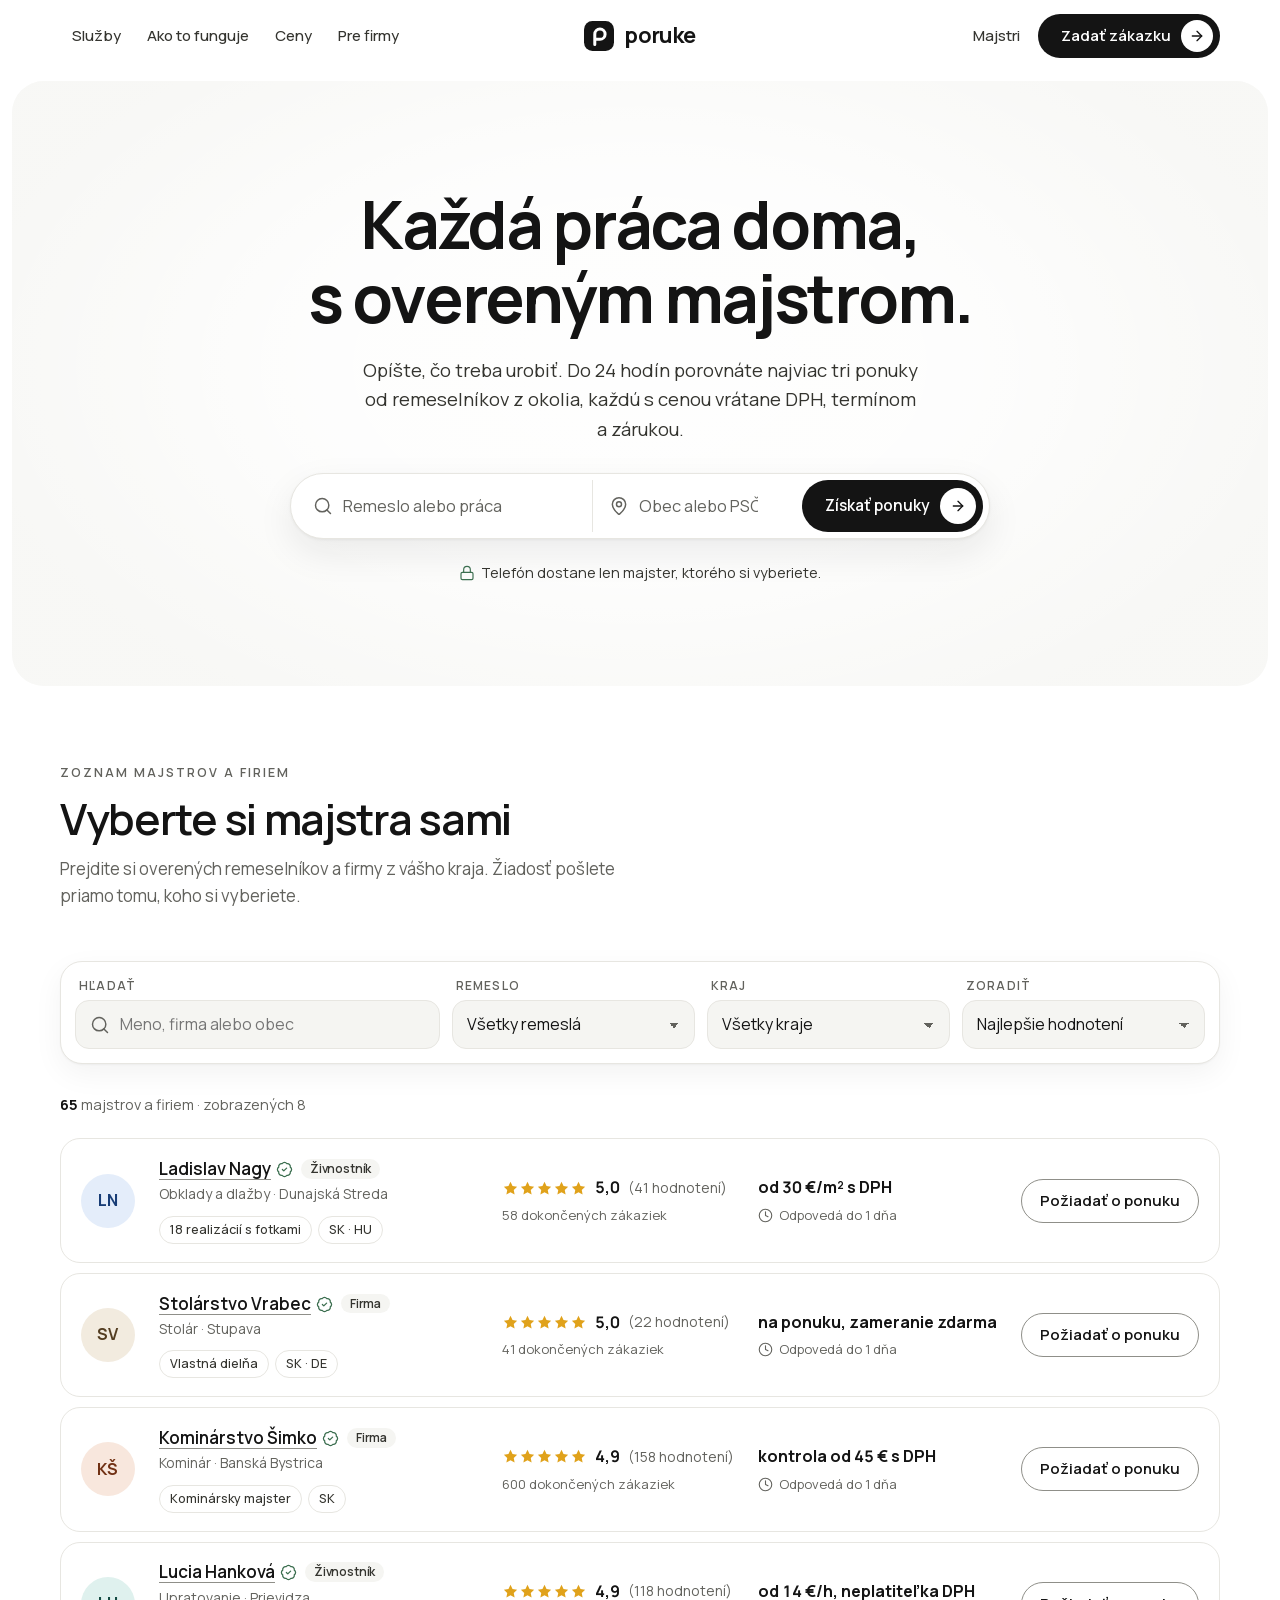
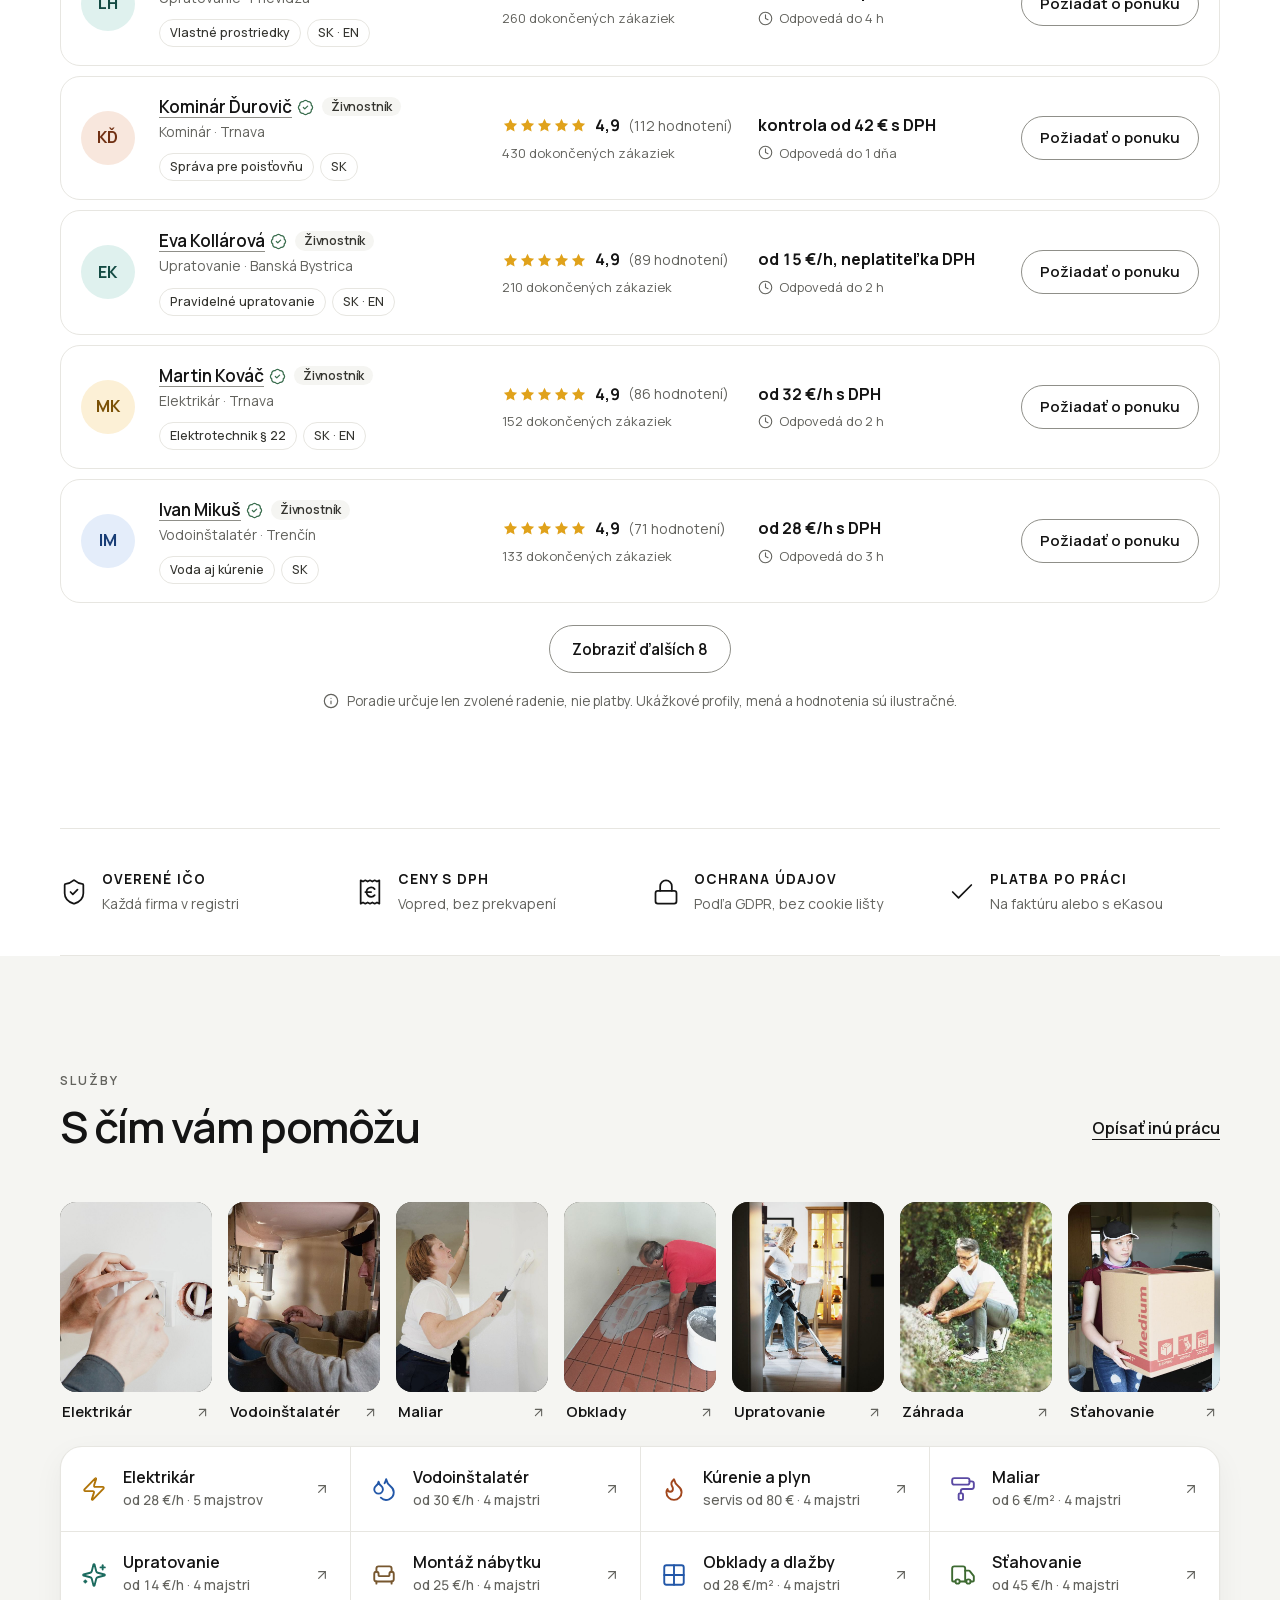
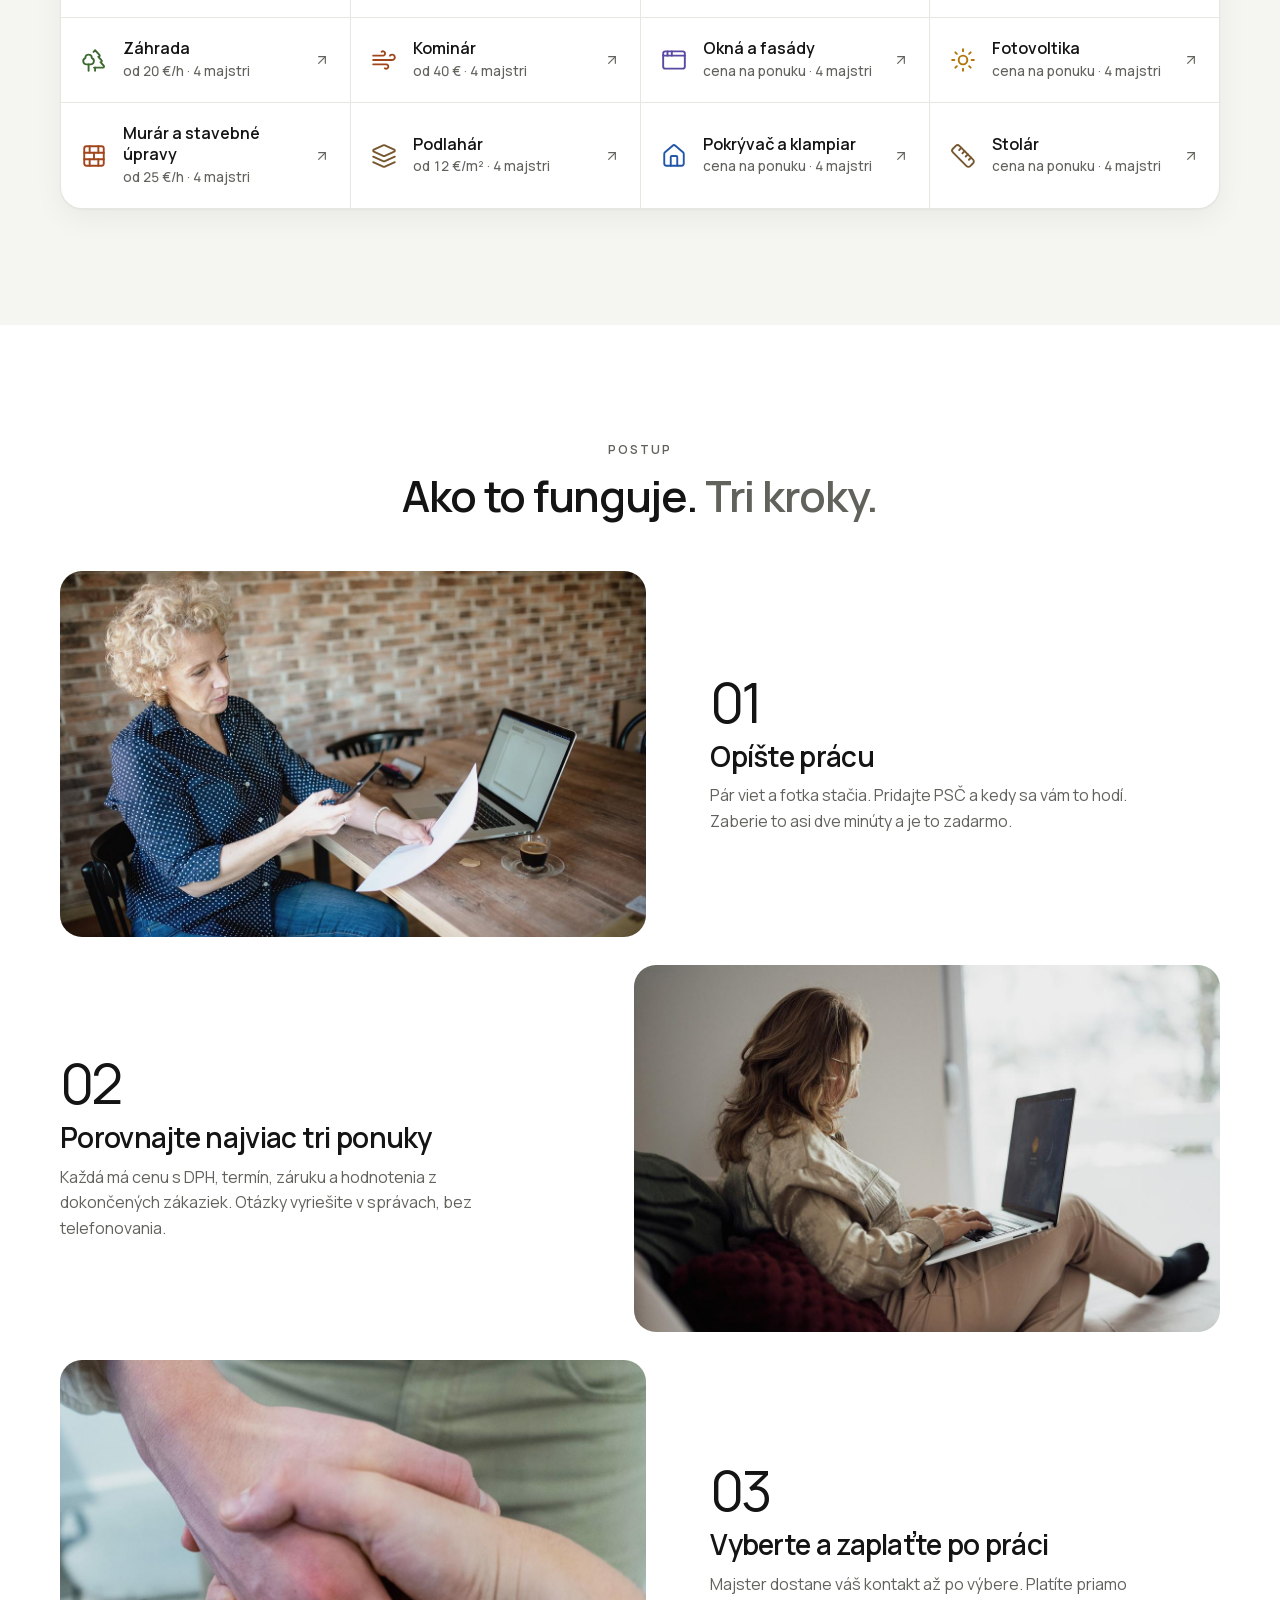
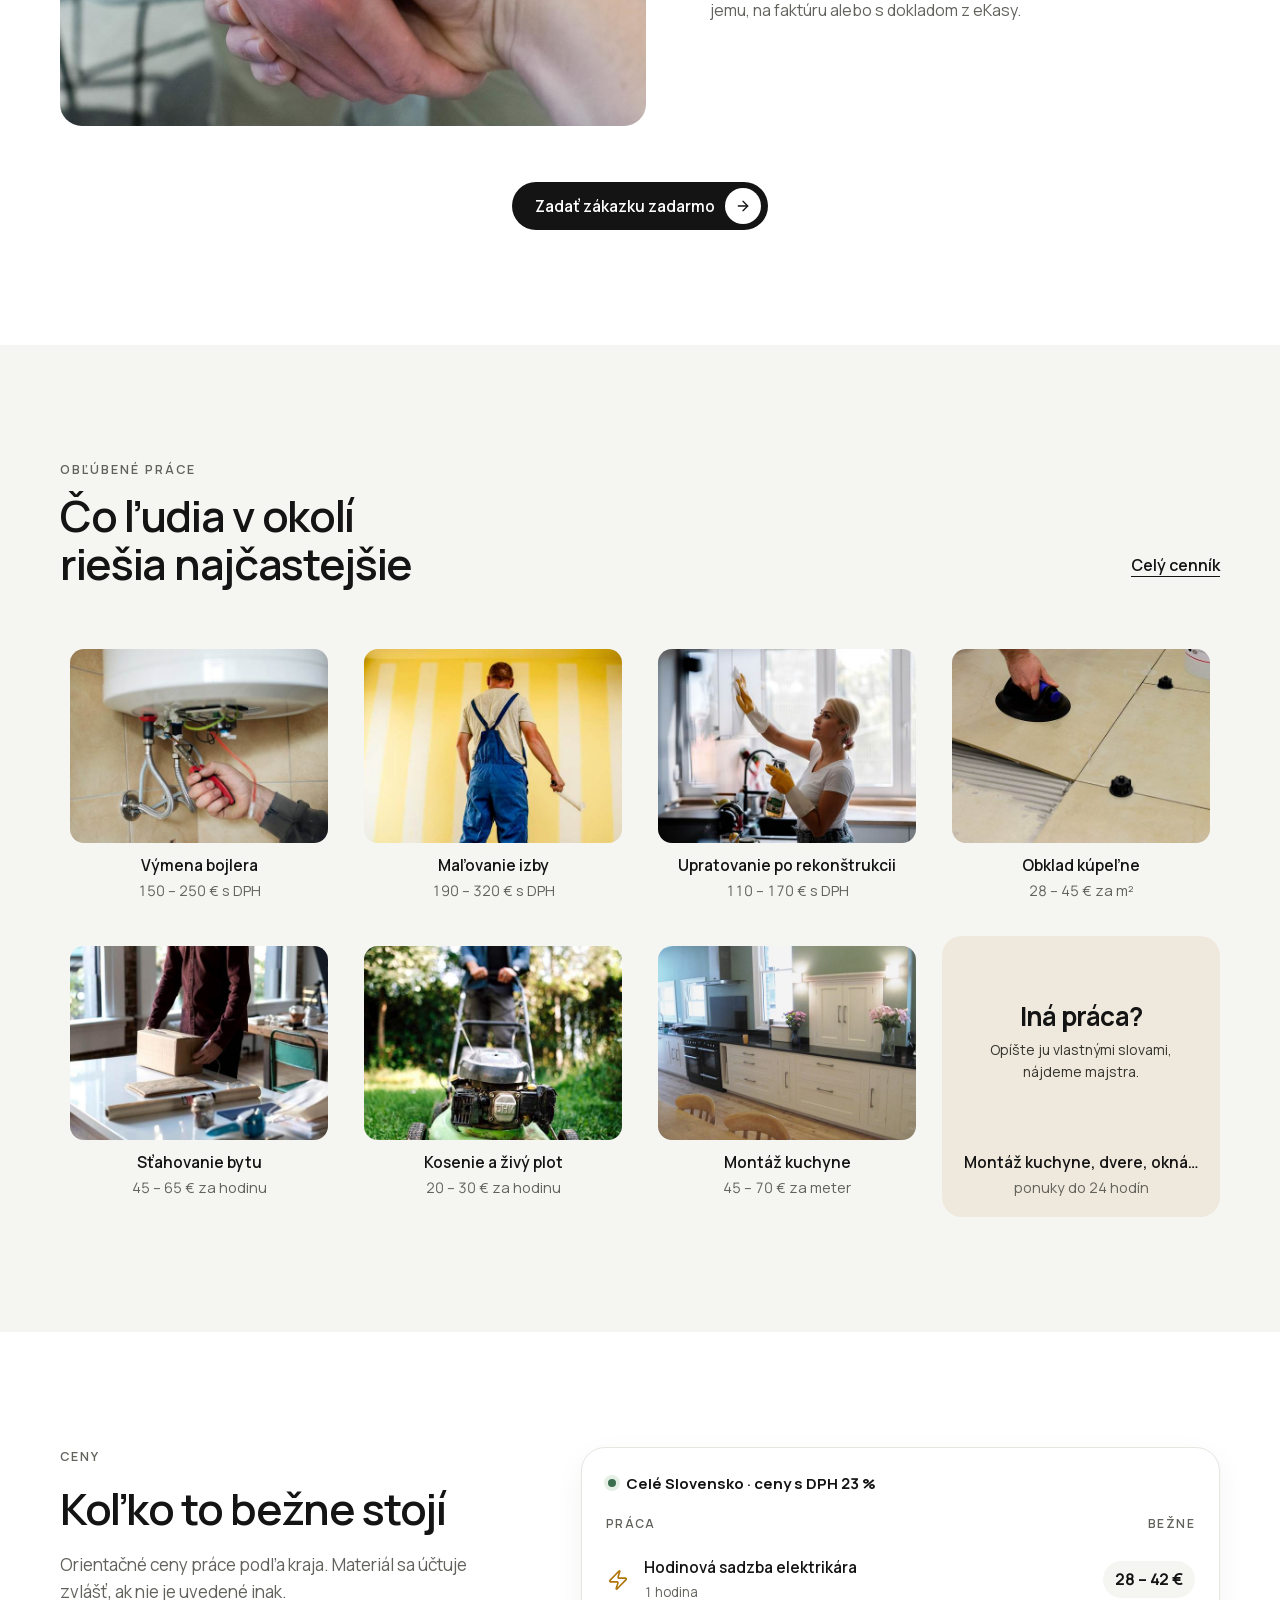
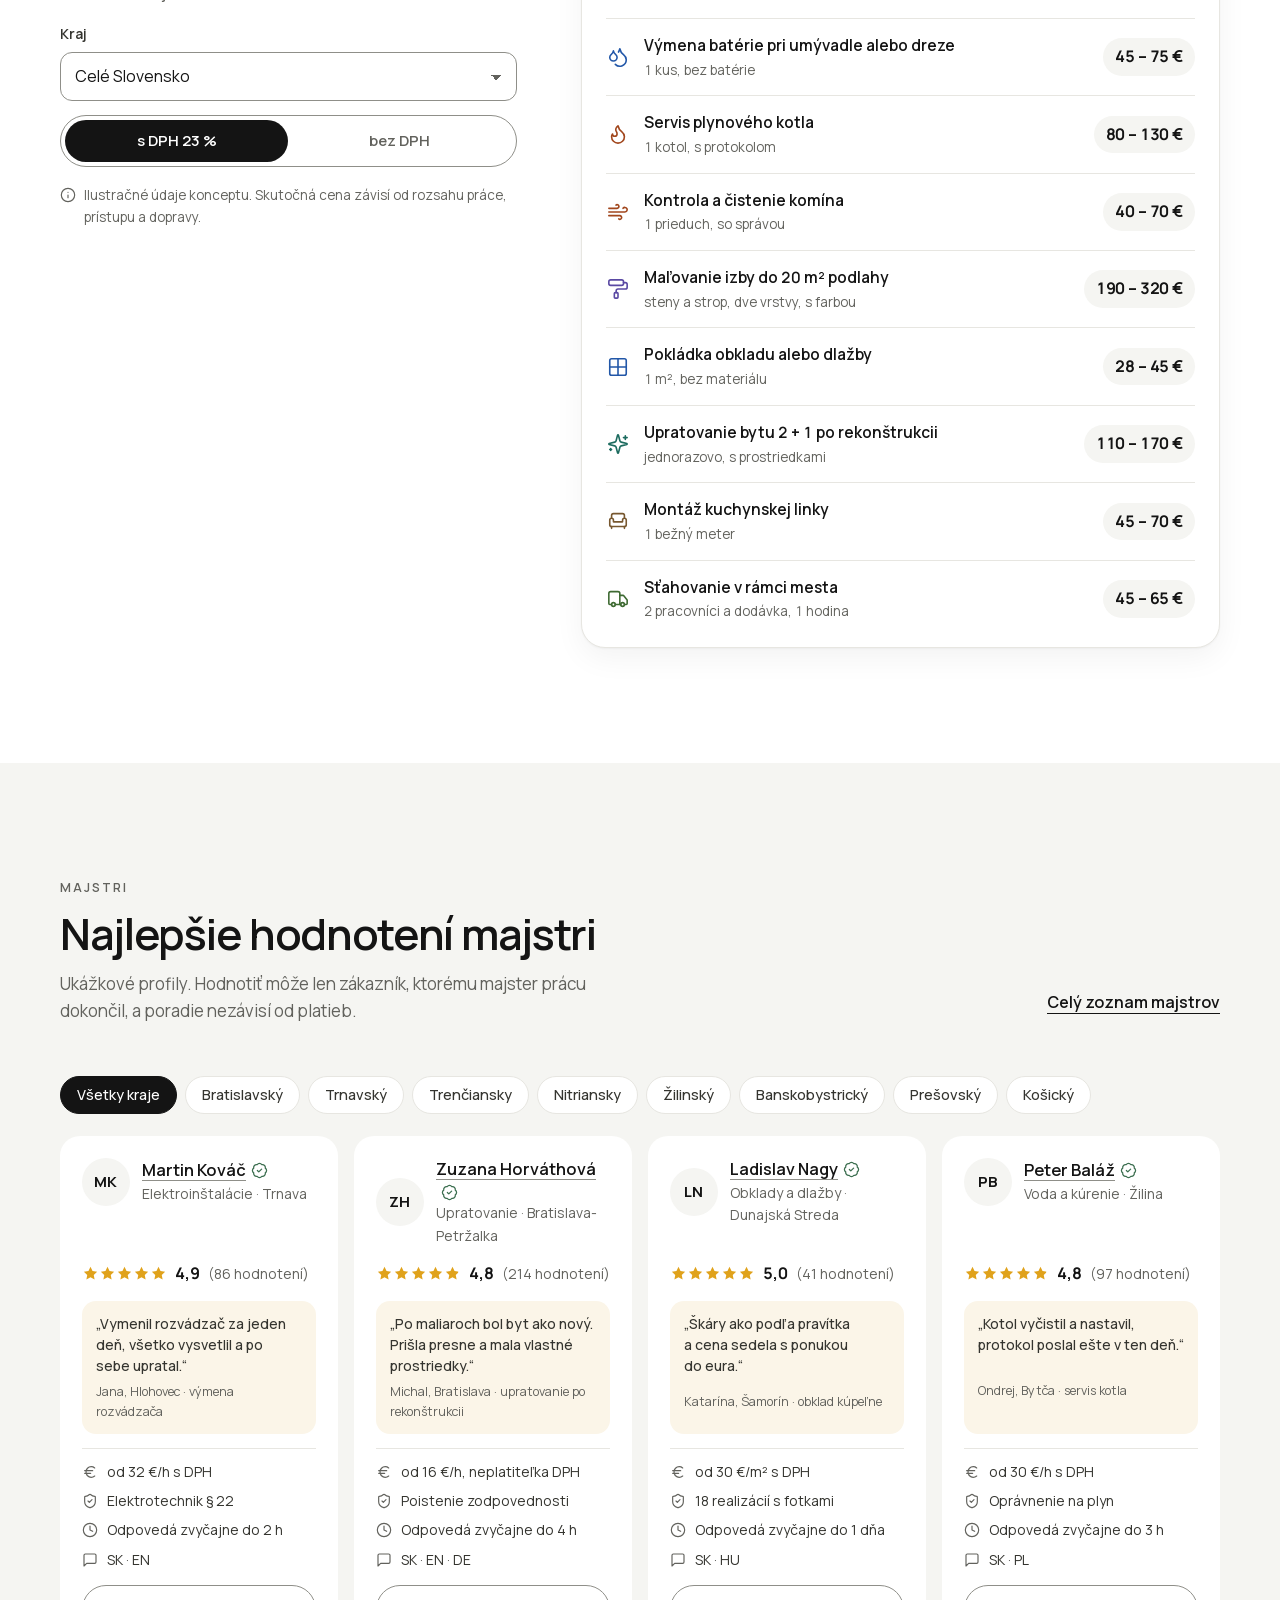
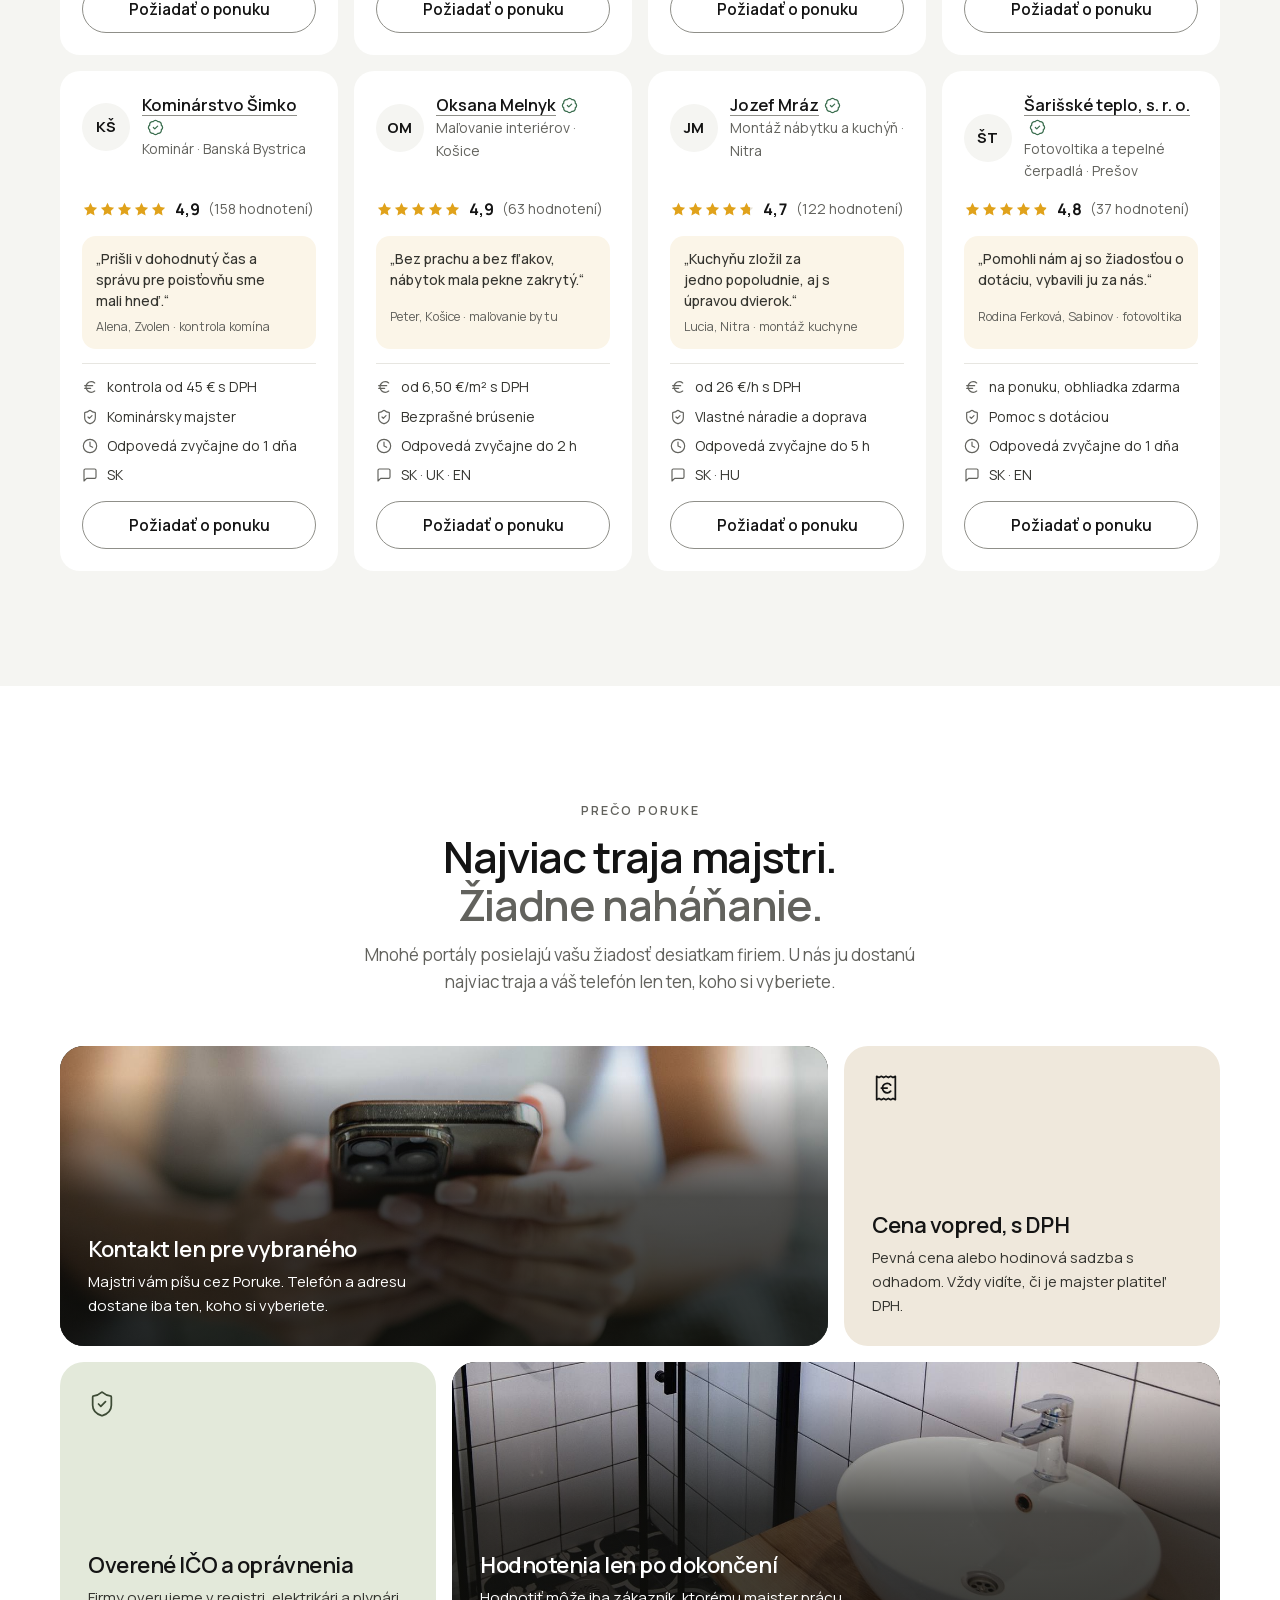
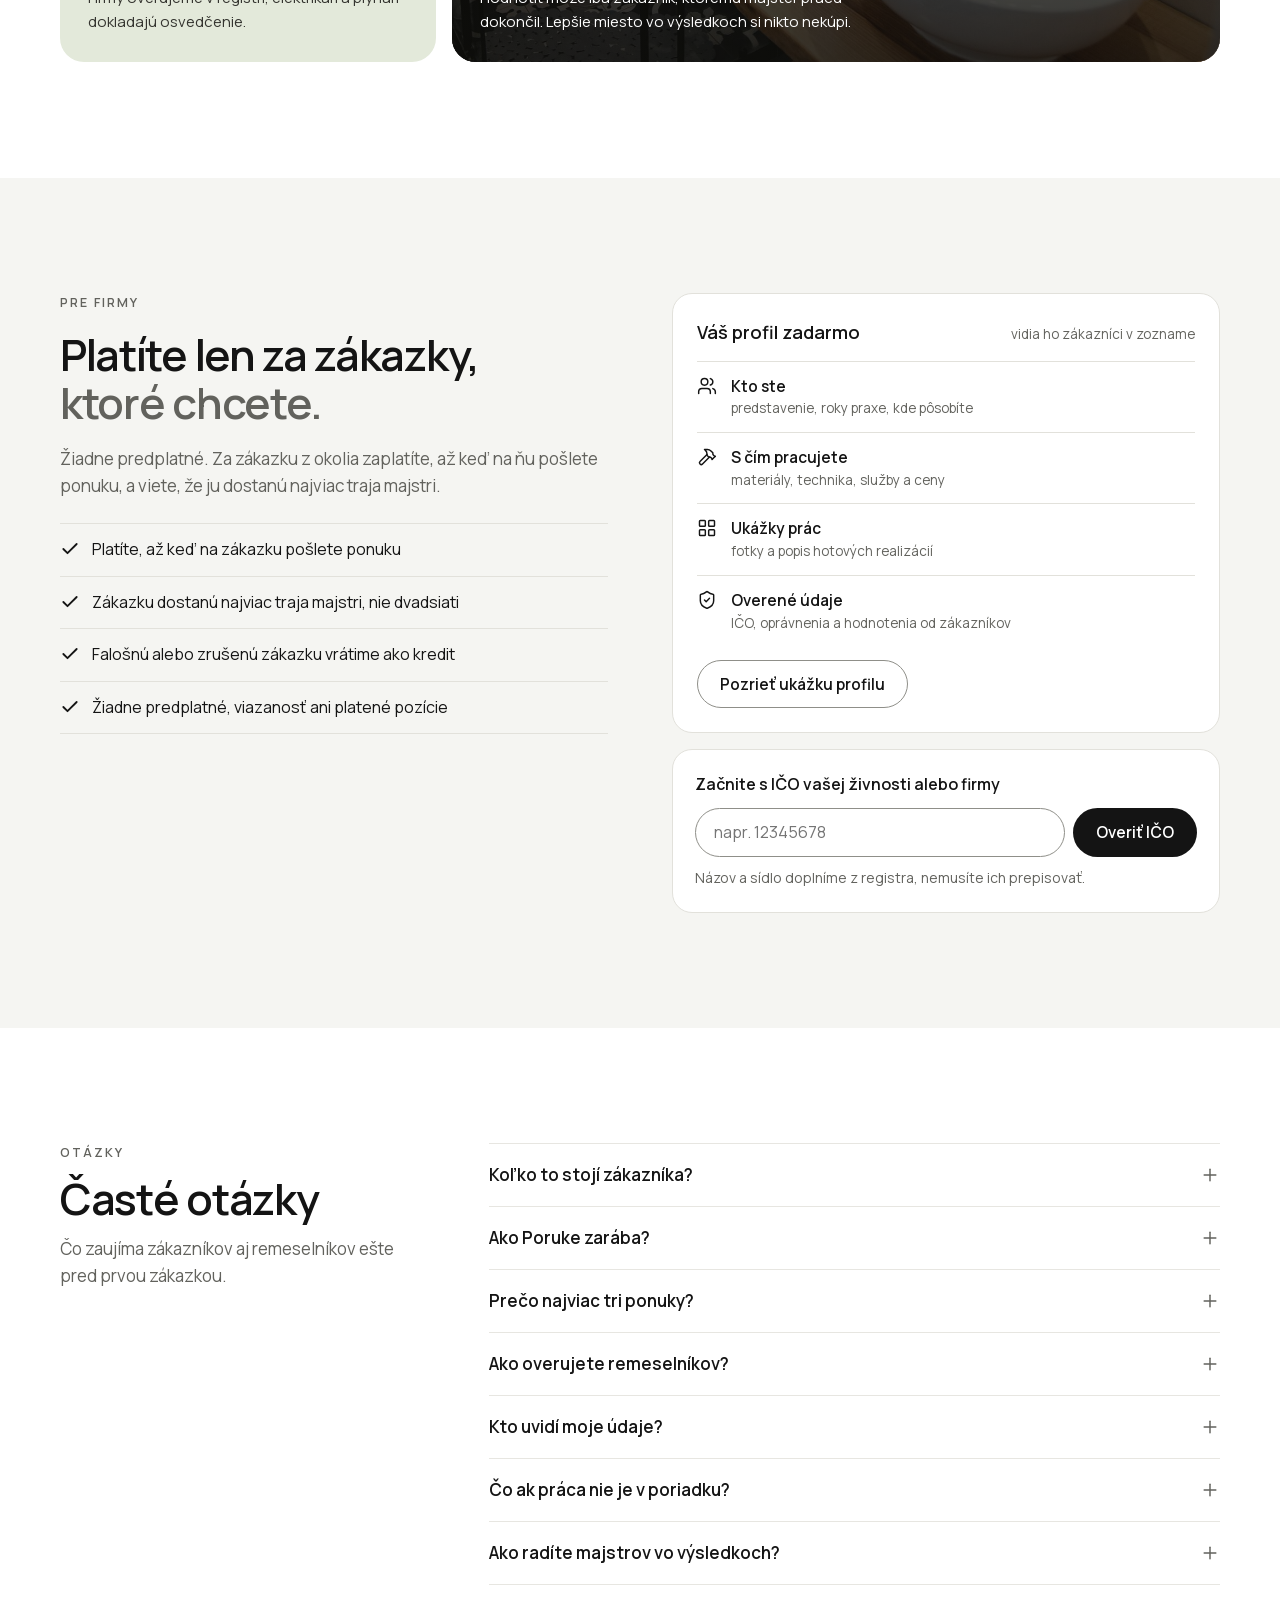
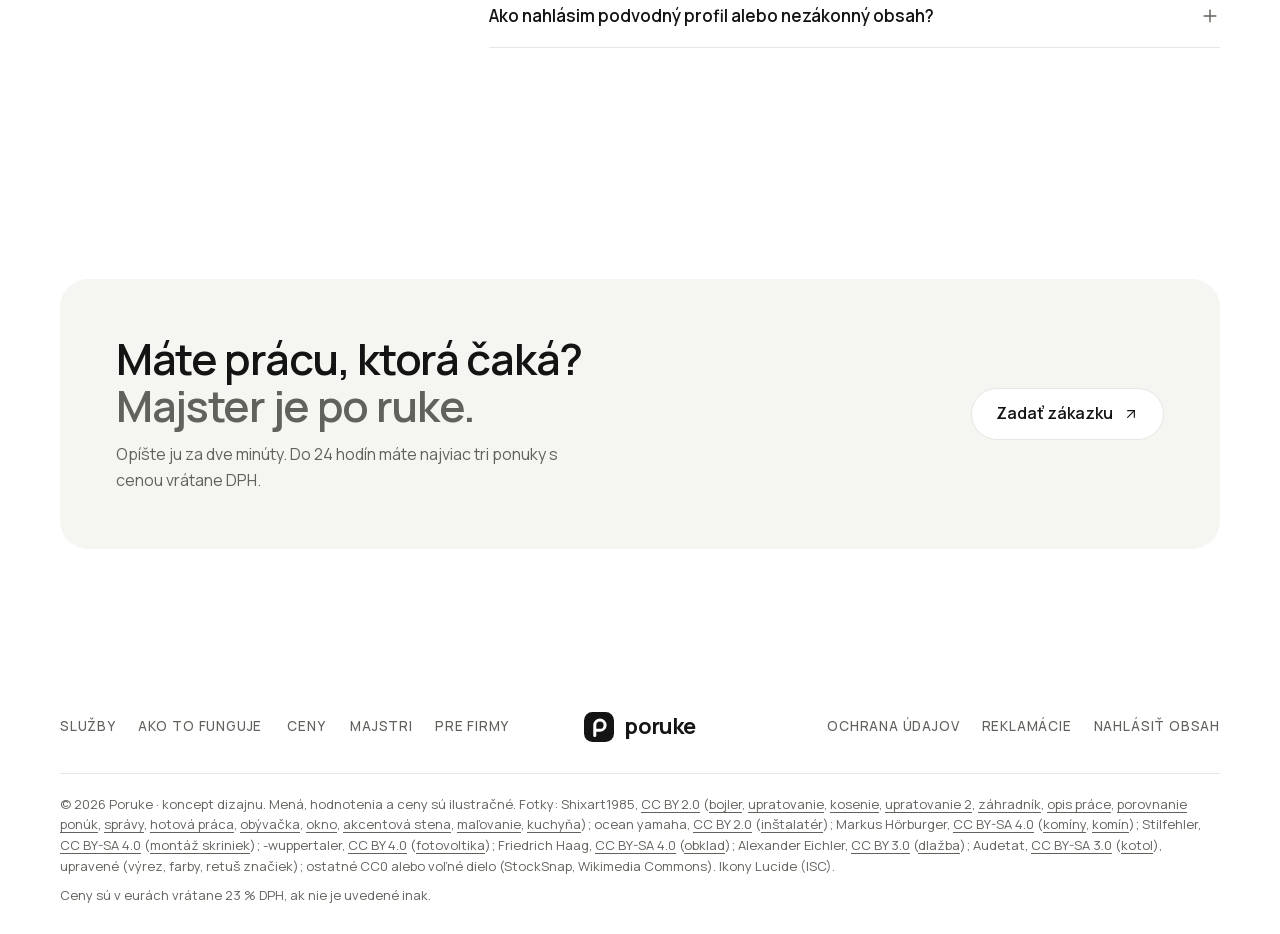
==== index.html @ f607414b "Databáza Supabase: majstri, profily a hodnotenia z DB, ukladanie žiadostí a záujmu firiem - Web hovo" ====
<!doctype html>
<html lang="sk">
<head>
<meta charset="utf-8">
<meta name="viewport" content="width=device-width, initial-scale=1, viewport-fit=cover">
<title>Poruke</title>
<meta name="claude:viewport-fit-sides" content="cover">
<meta name="description" content="Overení remeselníci a služby pre domácnosť na Slovensku. Najviac tri ponuky s cenou vrátane DPH, kontakt dostane len majster, ktorého vyberiete.">
<meta name="theme-color" content="#FFFFFF">
<meta name="color-scheme" content="only light">
<script>document.documentElement.classList.add('js')</script>
<link rel="icon" href="data:image/svg+xml,%3Csvg xmlns='http://www.w3.org/2000/svg' viewBox='0 0 32 32'%3E%3Crect width='32' height='32' rx='9' fill='%23141414'/%3E%3Cpath d='M11.5 25V14a5.5 5.5 0 1 1 5.5 5.5h-5.5' fill='none' stroke='%23fff' stroke-width='3.2' stroke-linecap='round' stroke-linejoin='round'/%3E%3C/svg%3E">
<style>
/* Layout: pokojný biely web kombinujúci tri referencie (Flowblox, GAZU, produktový web so slúchadlami).
   Logo v strede hlavičky, nadpis pätkové + bezpätkové písmo, oblúk fotiek prác, mozaika výhod,
   kroky 01–03 striedavo, karty prác na teplej sivej, riadok záruk, jednoduchá pätička. */
:root{
  --bg:#FFFFFF;
  --bg-alt:#F5F5F2;
  --surface:#FFFFFF;
  --ink:#141414;
  --ink-2:#34342F;
  --muted:#62625D;
  --line:#E7E6E1;
  --line-strong:#8F8F89;
  --brand:#141414;
  --brand-hover:#000000;
  --brand-ink:#FFFFFF;
  --brand-soft:#F1F0EC;
  --brand-text:#141414;
  --sand:#EFE8DC;
  --sage:#E3E9DA;
  --sage-ink:#3D4B35;
  --star:#E0A21B;
  --good:#3B6E4F;
  --good-soft:#E6EFE6;
  --danger:#C5221F;
  --focus:#2F6FDB;
  --on-photo:#FFFFFF;
  --photo-shade:rgba(15,15,12,.62);
  --photo-fallback:#46463F;
  --band-bg:#F5F5F2;
  --band-card:#FFFFFF;
  --band-ink:#141414;
  --band-muted:#62625D;
  --band-line:#E2E1DB;
  --band-accent:#141414;
  --band-accent-ink:#FFFFFF;
  --band-edge:transparent;
  --scrim:rgba(20,20,20,.5);
  --shadow-sm:0 1px 2px rgba(20,20,20,.05);
  --shadow:0 1px 3px rgba(20,20,20,.05), 0 14px 36px rgba(20,20,20,.08);
  --shadow-lg:0 2px 6px rgba(20,20,20,.06), 0 24px 60px rgba(20,20,20,.14);
  --shadow-card:0 1px 2px rgba(20,20,20,.04), 0 10px 30px rgba(20,20,20,.05);

  --f:"Manrope", "Segoe UI", system-ui, -apple-system, sans-serif;
  --wrap:1200px;
  --gut:max(20px, env(safe-area-inset-left, 0px));
  --gut-r:max(20px, env(safe-area-inset-right, 0px));
  --header:72px;
  color-scheme:only light;
}

*,*::before,*::after{box-sizing:border-box}
[hidden]{display:none!important}
html{-webkit-text-size-adjust:100%;scroll-behavior:smooth;scroll-padding-top:calc(var(--header) + 16px)}
body{margin:0;background:var(--bg);color:var(--ink);font:400 16px/1.6 var(--f);-webkit-font-smoothing:antialiased}
body::before{content:"";position:fixed;inset:0 0 auto;height:env(safe-area-inset-top,0px);z-index:60;background:var(--bg)}
body:has(dialog[open]){overflow:hidden}
img,svg{max-width:100%}
h1,h2,h3{text-wrap:balance;margin:0}
p{margin:0}
a{color:var(--ink);text-underline-offset:3px}
button,input,select,textarea{font:inherit;color:inherit}
:focus-visible{outline:3px solid var(--focus);outline-offset:2px;border-radius:8px}
.sr{position:absolute!important;width:1px;height:1px;overflow:hidden;clip:rect(0 0 0 0);white-space:nowrap}
.ic{width:20px;height:20px;flex:none;fill:none;stroke:currentColor;stroke-width:1.75;stroke-linecap:round;stroke-linejoin:round}
.ic-s{width:16px;height:16px}

.wrap{max-width:var(--wrap);margin-inline:auto;padding-left:var(--gut);padding-right:var(--gut-r)}
.section{padding-block:clamp(72px, 9vw, 120px)}
.alt{background:var(--bg-alt)}
.kicker{font-size:12.5px;font-weight:600;letter-spacing:.16em;text-transform:uppercase;color:var(--muted)}
.h2{font-weight:600;font-size:clamp(30px, 3.4vw, 44px);line-height:1.1;letter-spacing:-.03em}
.h2 .gray,.cta h2 .gray{color:var(--muted)}
.sec-head{display:flex;flex-wrap:wrap;justify-content:space-between;align-items:flex-end;gap:16px 32px;margin-bottom:clamp(32px, 4vw, 52px)}
.sec-head > div{display:grid;gap:12px;max-width:640px}
.sec-head.center{justify-content:center;text-align:center}
.sec-head.center > div{justify-items:center}
.sub{color:var(--muted);font-size:17px;line-height:1.6;max-width:58ch;text-wrap:pretty}

/* Tlačidlá: tabletky, hlavné s bielym krúžkom a šípkou */
.btn{display:inline-flex;align-items:center;justify-content:center;gap:10px;min-height:48px;padding:0 22px;border-radius:999px;border:1px solid transparent;font-weight:600;font-size:15.5px;line-height:1.2;text-decoration:none;cursor:pointer;white-space:nowrap;transition:background-color .15s, border-color .15s, color .15s, transform .15s}
.btn-primary{background:var(--brand);color:var(--brand-ink)}
@media (hover: hover){ .btn-primary:hover{background:var(--brand-hover)} }
.btn-circ{padding-right:6px}
.circ{width:36px;height:36px;border-radius:50%;display:grid;place-items:center;background:var(--brand-ink);color:var(--brand);flex:none;transition:transform .2s}
.circ .ic{width:16px;height:16px;stroke-width:2}
@media (hover: hover){ .btn-circ:hover .circ{transform:translateX(2px)} }
.btn-white{background:var(--surface);border-color:var(--line);color:var(--ink)}
@media (hover: hover){ .btn-white:hover{border-color:var(--ink)} }
.btn-white .ic{width:16px;height:16px}
.btn-outline{background:var(--surface);border-color:var(--line-strong);color:var(--ink)}
@media (hover: hover){ .btn-outline:hover{border-color:var(--ink)} }
.btn-warn{background:var(--band-accent);color:var(--band-accent-ink)}
@media (hover: hover){ .btn-warn:hover{background:var(--brand-hover)} }
.link{display:inline-flex;align-items:center;gap:6px;min-height:44px;color:var(--ink);font-weight:600;text-decoration:underline;text-underline-offset:5px;text-decoration-thickness:1px;background:none;border:0;padding:0;cursor:pointer}
@media (hover: hover){ .link:hover{text-decoration-thickness:2px} }

/* Hlavička: odkazy vľavo, logo v strede, akcie vpravo */
.top{position:sticky;top:env(safe-area-inset-top,0px);z-index:50;background:color-mix(in srgb, var(--bg) 92%, transparent);-webkit-backdrop-filter:saturate(1.4) blur(12px);backdrop-filter:saturate(1.4) blur(12px);border-bottom:1px solid transparent;transition:border-color .2s}
.top.scrolled{border-bottom-color:var(--line)}
.top .wrap{display:grid;grid-template-columns:1fr auto 1fr;align-items:center;gap:24px;height:var(--header)}
.nav{display:flex;gap:2px}
.nav a{display:inline-flex;align-items:center;min-height:44px;padding:0 12px;border-radius:999px;color:var(--ink-2);text-decoration:none;font-weight:500;font-size:15px}
@media (hover: hover){ .nav a:hover{color:var(--ink);background:var(--bg-alt)} }
.logo{display:inline-flex;align-items:center;gap:10px;color:var(--ink);text-decoration:none;font-weight:700;font-size:22px;letter-spacing:-.035em;min-height:44px;justify-self:center}
.mark{width:30px;height:30px;flex:none}
.mark rect{fill:var(--ink)}
.mark path{fill:none;stroke:var(--bg);stroke-width:3.2;stroke-linecap:round;stroke-linejoin:round}
.top-actions{display:flex;justify-content:flex-end;align-items:center;gap:6px}
.top-actions .btn{min-height:44px;font-size:15px}
.top-actions .btn-circ .circ{width:32px;height:32px}
.top-actions .link{text-decoration:none;font-weight:500;font-size:15px;color:var(--ink-2);padding:0 12px;border-radius:999px}
@media (hover: hover){ .top-actions .link:hover{color:var(--ink);background:var(--bg-alt)} }

/* Hero: fotka interiéru v zaoblenom paneli, biely závoj pod textom */
.hero{padding:8px max(12px, env(safe-area-inset-right, 0px)) 0 max(12px, env(safe-area-inset-left, 0px))}
.hero-panel{position:relative;isolation:isolate;overflow:hidden;max-width:1400px;margin-inline:auto;border-radius:32px;background:var(--bg-alt);padding-block:clamp(64px, 8.5vw, 124px) clamp(72px, 8vw, 116px)}
.hero-bg{position:absolute;inset:0;z-index:-2;width:100%;height:100%;object-fit:cover;object-position:50% 62%}
.hero-panel::after{content:"";position:absolute;inset:0;z-index:-1;pointer-events:none;background:radial-gradient(ellipse 54% 66% at 50% 47%, rgba(255,255,255,.93) 0%, rgba(255,255,255,.84) 48%, rgba(255,255,255,.5) 78%, rgba(255,255,255,.28) 100%)}
.hero .lead{color:var(--ink-2)}
.hero-in{display:grid;justify-items:center;gap:22px;max-width:820px;margin-inline:auto;text-align:center}
.hero h1{display:grid;gap:4px;line-height:1}
.hero h1 .l1{font-weight:700;font-size:clamp(36px, 5.2vw, 66px);letter-spacing:-.035em;line-height:1.06}
.hero h1 .l2{font-weight:700;font-size:clamp(36px, 5.2vw, 66px);letter-spacing:-.035em;line-height:1.06}
.lead{font-size:clamp(17px, 1.45vw, 19px);color:var(--muted);max-width:52ch;text-wrap:pretty}
.search{width:100%;max-width:700px;display:flex;align-items:stretch;gap:6px;background:var(--surface);border:1px solid var(--line);border-radius:999px;box-shadow:var(--shadow);padding:6px;text-align:left;transition:border-color .15s;margin-top:6px}
.search:focus-within{border-color:var(--ink)}
.s-field{flex:1 1 0;display:flex;align-items:center;gap:10px;padding:0 16px;min-width:0;cursor:text;border-radius:999px}
.s-field:first-of-type{flex-grow:1.5}
.s-field + .s-field{border-left:1px solid var(--line);border-radius:0}
.s-field .ic{color:var(--muted)}
.s-field input{border:0;background:transparent;font-size:16.5px;width:100%;min-width:0;height:52px;padding:0}
.s-field input::placeholder{color:var(--muted)}
.s-field input:focus{outline:none}
.s-field:focus-within .ic{color:var(--ink)}
.search .btn{min-height:52px}
.where-hint{min-height:1.4em;font-size:14px;font-weight:600;color:var(--good);text-align:center}
.where-hint:empty{display:none}
.privacy{text-align:center;text-wrap:balance;font-size:14.5px;color:var(--ink-2)}
.privacy .ic{display:inline-block;vertical-align:-3px;margin-right:6px;color:var(--good)}

/* Kategórie pod úvodom: rovný rad rovnakých kariet */
.strip{margin-bottom:clamp(16px, 2vw, 24px)}
#zoznam{padding-top:clamp(48px, 6vw, 80px)}
.strip-track{display:grid;grid-template-columns:repeat(7, minmax(0,1fr));gap:16px;list-style:none;margin:0;padding:0}
.tile{display:grid;gap:10px;width:100%;border:0;padding:0;background:none;color:var(--ink);text-align:left;cursor:pointer;border-radius:16px}
.tile-img{display:block;border-radius:16px;overflow:hidden;background:var(--bg-alt)}
.tile .ph{aspect-ratio:4 / 5;transition:transform .45s cubic-bezier(.2,.7,.2,1)}
.tile-label{display:flex;align-items:center;justify-content:space-between;gap:6px;font-weight:600;font-size:15px;line-height:1.3;padding-inline:2px}
.tile-label .ic{width:15px;height:15px;color:var(--muted);transition:transform .2s, color .2s}
@media (hover: hover){
  .tile:hover .ph{transform:scale(1.045)}
  .tile:hover .tile-label .ic{color:var(--ink);transform:translate(2px, -2px)}
}

/* Tri piliere s deliacimi čiarami */

/* Fotky: každá je v súbore raz, ako pozadie */
.ph{display:block;background:var(--bg-alt) center / cover no-repeat}
html:not(.js) .ph-kotol,.ph-on .ph-kotol{background-image:url(src/photos/kotol.jpg)}
html:not(.js) .ph-malovanie,.ph-on .ph-malovanie{background-image:url(src/photos/malovanie.jpg)}
html:not(.js) .ph-upratovanie,.ph-on .ph-upratovanie{background-image:url(src/photos/upratovanie.jpg)}
html:not(.js) .ph-obklad,.ph-on .ph-obklad{background-image:url(src/photos/obklad.jpg)}
html:not(.js) .ph-stahovanie,.ph-on .ph-stahovanie{background-image:url(src/photos/stahovanie.jpg)}
html:not(.js) .ph-zahrada,.ph-on .ph-zahrada{background-image:url(src/photos/zahrada.jpg)}
html:not(.js) .ph-kuchyna,.ph-on .ph-kuchyna{background-image:url(src/photos/kuchyna.jpg)}
html:not(.js) .ph-krok-opis,.ph-on .ph-krok-opis{background-image:url(src/photos/krok-opis.jpg)}
html:not(.js) .ph-krok-ponuky,.ph-on .ph-krok-ponuky{background-image:url(src/photos/krok-ponuky.jpg)}
html:not(.js) .ph-krok-praca,.ph-on .ph-krok-praca{background-image:url(src/photos/krok-praca.jpg)}
html:not(.js) .ph-preco-kontakt,.ph-on .ph-preco-kontakt{background-image:url(src/photos/preco-kontakt.jpg)}
html:not(.js) .ph-preco-hodnotenia,.ph-on .ph-preco-hodnotenia{background-image:url(src/photos/preco-hodnotenia.jpg)}
html:not(.js) .ph-s-obklad,.ph-on .ph-s-obklad{background-image:url(src/photos/s-obklad.jpg)}
html:not(.js) .ph-s-malovanie,.ph-on .ph-s-malovanie{background-image:url(src/photos/s-malovanie.jpg)}
html:not(.js) .ph-s-instalater,.ph-on .ph-s-instalater{background-image:url(src/photos/s-instalater.jpg)}
html:not(.js) .ph-s-elektro,.ph-on .ph-s-elektro{background-image:url(src/photos/s-elektro.jpg)}
html:not(.js) .ph-s-upratovanie,.ph-on .ph-s-upratovanie{background-image:url(src/photos/s-upratovanie.jpg)}
html:not(.js) .ph-s-zahrada,.ph-on .ph-s-zahrada{background-image:url(src/photos/s-zahrada.jpg)}
html:not(.js) .ph-s-stahovanie,.ph-on .ph-s-stahovanie{background-image:url(src/photos/s-stahovanie.jpg)}

/* Farebné odtiene remesiel: ikony služieb, riadky cien a avatary v zozname majstrov */
.tc-amber{--tb:#FCF0D6;--ti:#B07408}
.tc-blue{--tb:#E4EDFA;--ti:#2257A8}
.tc-clay{--tb:#F8E7DD;--ti:#A1461C}
.tc-lilac{--tb:#EDE9F8;--ti:#5A49A3}
.tc-teal{--tb:#DFF1EE;--ti:#1C6B5F}
.tc-sage{--tb:#E5EFDF;--ti:#3E6A32}
.tc-sand{--tb:#F2EBDF;--ti:#77572F}
.tic{display:grid;place-items:center;justify-self:start;flex:none;color:var(--ti, var(--ink));transition:transform .2s}
.tic .ic{width:26px;height:26px;stroke-width:1.75}

/* Služby: zoznam (GAZU) */
.dir{display:grid;grid-template-columns:repeat(4, minmax(0,1fr));gap:1px;background:var(--line);border:1px solid var(--line);border-radius:22px;overflow:hidden;list-style:none;margin:0;padding:0;box-shadow:var(--shadow-card)}
.dir-item{width:100%;height:100%;display:grid;grid-template-columns:auto minmax(0,1fr) auto;align-items:center;gap:16px;padding:20px;border:0;background:var(--surface);text-align:left;cursor:pointer;transition:background-color .15s}
@media (hover: hover){
  .dir-item:hover{background:color-mix(in srgb, var(--tb) 34%, var(--surface))}
  .dir-item:hover .tic{transform:scale(1.06)}
}
.dir-item b{display:block;font-weight:600;font-size:16px;line-height:1.3}
.dir-item small{display:block;margin-top:2px;font-size:13.5px;font-weight:500;color:var(--muted);font-variant-numeric:tabular-nums}
.nw{white-space:nowrap}
.dir-item .go{width:16px;height:16px;color:var(--muted);transition:transform .2s, color .2s}
@media (hover: hover){ .dir-item:hover .go{color:var(--ink);transform:translate(2px, -2px)} }

/* Obľúbené práce: produktové karty */
.projects{display:grid;grid-template-columns:repeat(4, minmax(0,1fr));gap:16px;list-style:none;margin:0;padding:0}
.proj{width:100%;height:100%;display:grid;gap:12px;align-content:start;text-align:center;background:var(--bg-alt);border:0;border-radius:20px;padding:10px 10px 18px;cursor:pointer;color:var(--ink);transition:background-color .2s}
.proj-img{position:relative;display:block;border-radius:14px;overflow:hidden}
.proj-img .ph{width:100%;aspect-ratio:4 / 3;transition:transform .45s cubic-bezier(.2,.7,.2,1)}
@media (hover: hover){ .proj:hover .proj-img .ph{transform:scale(1.04)} .proj:hover{background:#EFEFEB} }
.proj-title{display:block;font-weight:600;font-size:15.5px;line-height:1.3;padding-inline:6px}
.proj-price{display:block;font-size:14.5px;color:var(--muted);font-variant-numeric:tabular-nums;margin-top:-8px}
.proj-cta{background:var(--sand)}
.proj-cta .proj-img{aspect-ratio:4 / 3;display:grid;place-items:center;background:transparent}
.cta-in{display:grid;justify-items:center;gap:8px;padding:12px}
.cta-in b{font-weight:700;font-size:26px;letter-spacing:-.03em;line-height:1.1}
.cta-in span{font-size:14px;color:var(--ink-2);max-width:22ch}
@media (hover: hover){ .proj-cta:hover{background:#E8E0D1} }

/* Ako to funguje: 01–03 striedavo */
.zig{list-style:none;margin:0;padding:0;display:grid;gap:clamp(20px, 3vw, 28px)}
.zig li{display:grid;grid-template-columns:minmax(0,1.15fr) minmax(0,1fr);gap:clamp(24px, 5vw, 72px);align-items:center}
.zig li.rev{grid-template-columns:minmax(0,1fr) minmax(0,1.15fr)}
.zig li.rev .zig-img{order:2}
.zig-img{border-radius:22px;overflow:hidden;background:var(--surface)}
.zig-img .ph{aspect-ratio:16 / 10}
.zig-text{display:grid;gap:10px;align-content:center;max-width:440px}
.zig-n{font-weight:400;font-size:56px;letter-spacing:-.05em;line-height:1;color:var(--ink)}
.zig h3{font-weight:600;font-size:clamp(22px, 2.2vw, 28px);line-height:1.2;letter-spacing:-.025em}
.zig p{color:var(--muted)}
.zig-cta{display:flex;justify-content:center;margin-top:clamp(36px, 5vw, 56px)}

/* Prečo Poruke: mozaika (Flowblox) */
.bento{display:grid;grid-template-columns:repeat(3, minmax(0,1fr));grid-auto-rows:minmax(300px, auto);gap:16px}
.b{position:relative;isolation:isolate;overflow:hidden;display:grid;align-content:space-between;gap:16px;padding:28px;border-radius:24px;background:var(--bg-alt)}
.b-2{grid-column:span 2}
.b h3{font-weight:600;font-size:22px;line-height:1.2;letter-spacing:-.02em}
.b p{font-size:15px;color:var(--ink-2);max-width:42ch;margin-top:8px}
.b > .ic{width:28px;height:28px;stroke-width:1.5}
.b-sand{background:var(--sand)}
.b-sage{background:var(--sage)}
.b-sage > .ic{color:var(--sage-ink)}
.b-photo{align-content:end;color:var(--on-photo);background:var(--photo-fallback)}
.tile .ph,.b-photo .ph{background-color:var(--photo-fallback)}
.b-photo .ph{position:absolute;inset:0;z-index:-2}
.b-photo .ph-preco-kontakt{background-position:50% 10%}
.b-photo .ph-preco-hodnotenia{background-position:50% 30%}
.b-photo::after{content:"";position:absolute;inset:10% 0 0;z-index:-1;background:linear-gradient(rgba(15,15,12,0), rgba(15,15,12,.72) 45%, rgba(15,15,12,.82))}
.b-photo p{color:var(--on-photo)}

/* Majstri */
.filter{display:flex;flex-wrap:wrap;gap:8px;margin-bottom:22px}
.chip{display:inline-flex;align-items:center;min-height:38px;padding:0 16px;border-radius:999px;border:1px solid var(--line);background:var(--surface);color:var(--ink-2);font-size:14.5px;font-weight:500;cursor:pointer;white-space:nowrap;flex:none;transition:border-color .15s, background-color .15s, color .15s}
@media (hover: hover){ .chip:hover{border-color:var(--ink);color:var(--ink)} }
.chip[aria-pressed="true"]{background:var(--brand);border-color:var(--brand);color:var(--brand-ink)}
@media (pointer: coarse){ .chip{min-height:44px} }
.pros{display:grid;grid-template-columns:repeat(4, minmax(0,1fr));gap:16px}
.pro{position:relative;display:flex;flex-direction:column;gap:14px;padding:22px;border-radius:20px;background:var(--surface);min-width:0}
.pro-top{display:flex;gap:12px;align-items:center;min-width:0}
.pro-top > div{min-width:0}
.ava{width:48px;height:48px;border-radius:50%;display:grid;place-items:center;background:var(--bg-alt);color:var(--ink);font-weight:700;font-size:15px;letter-spacing:.02em;flex:none}
.pro h3{font-weight:600;font-size:16.5px;line-height:1.25;letter-spacing:-.01em}
.vf{display:inline-block;width:17px;height:17px;margin-left:5px;vertical-align:-3px;color:var(--good)}
.trade{font-size:14px;color:var(--muted)}
.rating{display:flex;flex-wrap:wrap;align-items:center;gap:4px 8px;font-size:14px;color:var(--muted)}
.rating strong{color:var(--ink);font-size:16px;font-weight:700;font-variant-numeric:tabular-nums}
.star{width:15px;height:15px;fill:var(--star);stroke:var(--star)}
/* Päť hviezd ako maska, vyplnené podľa --p (hodnotenie / 5) */
.stars{--p:100%;display:inline-block;flex:none;width:85px;height:17px;background:linear-gradient(90deg, var(--star) var(--p), #E6E0D3 var(--p));-webkit-mask:url("data:image/svg+xml,%3Csvg xmlns='http://www.w3.org/2000/svg' viewBox='0 0 24 24'%3E%3Cpath d='M12 2.6l2.85 5.95 6.55.88-4.8 4.55 1.2 6.5L12 17.33l-5.8 3.15 1.2-6.5-4.8-4.55 6.55-.88z'/%3E%3C/svg%3E") 0 0 / 17px 17px repeat-x;mask:url("data:image/svg+xml,%3Csvg xmlns='http://www.w3.org/2000/svg' viewBox='0 0 24 24'%3E%3Cpath d='M12 2.6l2.85 5.95 6.55.88-4.8 4.55 1.2 6.5L12 17.33l-5.8 3.15 1.2-6.5-4.8-4.55 6.55-.88z'/%3E%3C/svg%3E") 0 0 / 17px 17px repeat-x}
.quote{margin:0;display:grid;gap:6px;padding:12px 14px;border-radius:14px;background:#FBF5E8}
.quote blockquote{margin:0;font-size:14px;line-height:1.5;font-weight:500;color:var(--ink-2);text-wrap:pretty}
.quote figcaption{font-size:12.5px;color:var(--muted)}
.pro-facts{list-style:none;margin:0;padding:12px 0 0;border-top:1px solid var(--line);display:grid;gap:7px;font-size:14px;color:var(--ink-2)}
.pro-facts li{display:flex;gap:9px;align-items:flex-start;min-width:0}
.pro-facts .ic{width:16px;height:16px;margin-top:3px;color:var(--muted)}
.pro .btn{margin-top:auto;width:100%}
@supports (grid-template-rows: subgrid){
  .pro{display:grid;grid-row:span 5;grid-template-rows:subgrid;row-gap:14px;align-content:start}
  .pro-top{align-self:start}
}
.empty{grid-column:1 / -1;display:flex;flex-wrap:wrap;align-items:center;justify-content:space-between;gap:16px 24px;padding:24px;border:1px dashed var(--line-strong);border-radius:20px;color:var(--muted)}
.empty p{max-width:60ch}
.empty-acts{display:flex;flex-wrap:wrap;align-items:center;gap:8px 20px}

/* Zoznam majstrov a firiem: výber priamo */
.dx-bar{display:grid;grid-template-columns:minmax(0,1.5fr) repeat(3, minmax(0,1fr));gap:12px;padding:14px;margin:0 0 18px;border:1px solid var(--line);border-radius:22px;background:var(--surface);box-shadow:var(--shadow-card)}
.dx-f{display:grid;gap:5px;min-width:0}
.dx-f > label{font-size:12px;font-weight:600;letter-spacing:.1em;text-transform:uppercase;color:var(--muted);padding-left:4px}
.dx-in{position:relative}
.dx-in .ic{position:absolute;left:15px;top:50%;transform:translateY(-50%);color:var(--muted);pointer-events:none}
.dx-in .input{padding-left:44px}
.dx-bar .input{border-color:var(--line);border-radius:14px;background-color:var(--bg-alt)}
.dx-bar .input:focus{background-color:var(--surface)}
.dx-meta{display:flex;flex-wrap:wrap;justify-content:space-between;align-items:center;gap:6px 16px;margin:0 0 12px;font-size:14.5px;color:var(--muted);min-height:44px}
.dx-meta b{color:var(--ink);font-weight:700}
.dx-acts{display:flex;flex-wrap:wrap;align-items:center;gap:8px 20px}
#zoznam-title:focus{outline:none}
.dx-list{list-style:none;margin:0;padding:0;display:grid;grid-template-columns:auto minmax(0,1fr) 196px 218px auto;gap:10px 0}
.biz{position:relative;grid-column:1 / -1;display:grid;grid-template-columns:auto minmax(0,1fr) 196px 218px auto;align-items:center;gap:12px 24px;padding:18px 20px;border:1px solid var(--line);border-radius:20px;background:var(--surface);transition:border-color .15s, box-shadow .2s}
@supports (grid-template-columns: subgrid){
  .dx-list{grid-template-columns:auto minmax(0,1fr) auto auto auto}
  .biz{grid-template-columns:subgrid}
}
@media (hover: hover){ .biz:hover{border-color:#D3D1CA;box-shadow:var(--shadow-card)} }
.biz .ava{width:54px;height:54px;font-size:16px;background:var(--tb);color:color-mix(in srgb, var(--ti) 70%, #000)}
.biz-main{min-width:0;display:grid;gap:2px}
.biz h3{font-weight:600;font-size:17px;line-height:1.3;letter-spacing:-.01em}
.biz .kind{display:inline-block;margin-left:8px;padding:2px 9px;border-radius:999px;background:var(--bg-alt);font-size:12px;font-weight:600;color:var(--ink-2);vertical-align:2px;white-space:nowrap}
.biz-tags{list-style:none;margin:8px 0 0;padding:0;display:flex;flex-wrap:wrap;gap:6px}
.biz-tags li{padding:3px 10px;border:1px solid var(--line);border-radius:999px;font-size:12.5px;font-weight:500;color:var(--ink-2);white-space:nowrap}
.biz-rate{display:grid;gap:4px;justify-items:start}
.biz-rate small{font-size:13px;color:var(--muted)}
.biz-side{display:grid;gap:4px;justify-items:start}
.biz-price{font-weight:700;font-size:16px;font-variant-numeric:tabular-nums}
.biz-resp{display:flex;align-items:center;gap:6px;font-size:13px;color:var(--muted)}
.biz-resp .ic{width:15px;height:15px}
.biz .btn{min-height:44px;padding:0 18px;font-size:15px}
/* Meno otvára profil: tlačidlo roztiahnuté cez celú kartu, akčné tlačidlo nad ním */
.pro-name,.biz-name{display:inline-flex;align-items:center;min-height:24px;border:0;padding:0;background:none;font:inherit;color:inherit;text-align:left;cursor:pointer;text-decoration:underline;text-decoration-color:var(--line-strong);text-decoration-thickness:1px;text-underline-offset:4px}
.pro-name::after,.biz-name::after{content:"";position:absolute;inset:0;border-radius:20px}
.pro-name:focus-visible,.biz-name:focus-visible{outline:none}
.pro:has(.pro-name:focus-visible),.biz:has(.biz-name:focus-visible){outline:3px solid var(--focus);outline-offset:2px}
.pro .btn,.biz-btn{position:relative;z-index:1}
.pro{cursor:pointer;transition:box-shadow .2s}
@media (hover: hover){
  .pro:hover{box-shadow:var(--shadow-card)}
  .pro:hover .pro-name,.biz:hover .biz-name{text-decoration-color:var(--ink)}
}
.dx-empty{grid-column:1 / -1;display:flex;flex-wrap:wrap;align-items:center;justify-content:space-between;gap:16px 24px;padding:24px;border:1px dashed var(--line-strong);border-radius:20px;color:var(--muted)}
.dx-empty p{max-width:60ch}
.dx-more{display:flex;justify-content:center;margin-top:22px}
.dx-foot{margin-top:18px;justify-content:center;text-align:center}

/* Ceny */
.prices{display:grid;grid-template-columns:minmax(0,5fr) minmax(0,7fr);gap:clamp(32px, 5vw, 72px);align-items:start}
.prices-intro{display:grid;gap:18px;align-content:start}
.controls{display:grid;gap:14px}
.ctl{display:grid;gap:6px}
.ctl > label{font-size:14px;font-weight:600;color:var(--ink-2)}
.seg{display:grid;grid-template-columns:1fr 1fr;border:1px solid var(--line-strong);border-radius:999px;padding:4px;margin:0;background:var(--surface);min-width:0}
.seg legend{padding:0}
.seg input{position:absolute;opacity:0;pointer-events:none}
.seg label{display:grid;place-items:center;min-height:42px;padding:0 16px;border-radius:999px;font-weight:600;font-size:15px;cursor:pointer;color:var(--muted)}
.seg input:checked + label{background:var(--brand);color:var(--brand-ink)}
.seg input:focus-visible + label{outline:3px solid var(--focus);outline-offset:2px}
.note{font-size:13.5px;color:var(--muted);display:flex;gap:8px;align-items:flex-start}
.note .ic{width:16px;height:16px;margin-top:2px}
.ptable-wrap{background:var(--surface);border:1px solid var(--line);border-radius:24px;box-shadow:var(--shadow-card);padding:6px 24px 10px;overflow-x:auto}
.ptable{width:100%;border-collapse:collapse;font-variant-numeric:tabular-nums}
.ptable caption{text-align:left;padding:18px 0 10px;font-size:15px;font-weight:700;color:var(--ink)}
.ptable caption::before{content:"";display:inline-block;width:8px;height:8px;margin:0 10px 2px 2px;border-radius:50%;background:var(--good);box-shadow:0 0 0 4px var(--good-soft)}
.ptable th,.ptable td{padding:14px 16px;border-bottom:1px solid var(--line);text-align:left;vertical-align:middle}
.ptable th:first-child,.ptable td:first-child{padding-left:0}
.ptable th:last-child,.ptable td:last-child{padding-right:0}
.ptable tr:last-child th,.ptable tr:last-child td{border-bottom:0}
.ptable thead th{font-size:12px;font-weight:600;color:var(--muted);text-transform:uppercase;letter-spacing:.12em;padding-block:8px}
.ptable thead th:last-child{text-align:right}
.ptable tbody th{font-weight:600;font-size:15.5px}
.ptable .pw{display:flex;align-items:center;gap:14px}
.ptable .tic{width:24px}
.ptable .tic .ic{width:22px;height:22px}
.ptable .pn small{display:block;font-weight:400;font-size:13.5px;color:var(--muted);margin-top:2px}
.ptable td{text-align:right;white-space:nowrap}
.ptable td b{display:inline-block;padding:6px 12px;border-radius:999px;background:var(--bg-alt);font-weight:700;font-size:16px;letter-spacing:-.01em;color:var(--ink)}
@media (hover: hover){ .ptable tbody tr:hover td b{background:var(--tb, var(--bg-alt))} }

/* Pre firmy */
.band{background:var(--band-bg);color:var(--band-ink)}
.band .sub{color:var(--band-muted)}
.band-grid{display:grid;grid-template-columns:minmax(0,1fr) minmax(0,1fr);gap:clamp(32px, 5vw, 72px);align-items:start}
.band-copy{display:grid;gap:18px}
.points{list-style:none;margin:6px 0 0;padding:0;display:grid}
.points li{display:flex;gap:12px;align-items:flex-start;padding:13px 0;border-top:1px solid var(--band-line)}
.points li:last-child{border-bottom:1px solid var(--band-line)}
.points .ic{color:var(--band-accent);margin-top:2px;stroke-width:2.2}
.band-side{display:grid;gap:16px}
.leads{background:var(--band-card);border:1px solid var(--band-line);border-radius:20px;padding:24px;display:grid;gap:14px}
.leads-head{display:flex;flex-wrap:wrap;justify-content:space-between;align-items:baseline;gap:4px 16px}
.leads-head h3{display:flex;align-items:center;gap:10px;font-weight:600;font-size:18px}
.draft{font-size:12px;font-weight:600;letter-spacing:.08em;text-transform:uppercase;padding:3px 9px;border-radius:999px;background:var(--sand);color:var(--ink-2)}
.leads-head span{font-size:13.5px;color:var(--band-muted)}
.lead-list{list-style:none;margin:0;padding:0;display:grid}
.lead-list li{display:flex;justify-content:space-between;align-items:center;gap:16px;padding:14px 0;border-top:1px solid var(--band-line)}
.lead-list b{display:block;font-weight:600;font-size:15.5px}
.lead-list small{display:block;font-size:13.5px;color:var(--band-muted)}
.lead-list strong{font-weight:700;font-size:30px;letter-spacing:-.03em;line-height:1;font-variant-numeric:tabular-nums;white-space:nowrap}
.lead-foot{display:flex;gap:8px;align-items:flex-start;font-size:13.5px;color:var(--band-muted);padding-top:12px;border-top:1px solid var(--band-line)}
.lead-foot .ic{margin-top:2px}
.pf-teaser{background:var(--band-card);border:1px solid var(--band-line);border-radius:20px;padding:24px;display:grid;gap:14px}
.pf-teaser-list{list-style:none;margin:0;padding:0;display:grid}
.pf-teaser-list li{display:flex;gap:14px;align-items:flex-start;padding:12px 0;border-top:1px solid var(--band-line)}
.pf-teaser-list .ic{margin-top:2px;color:var(--ink)}
.pf-teaser-list b{display:block;font-weight:600;font-size:15.5px}
.pf-teaser-list small{display:block;font-size:13.5px;color:var(--band-muted)}
.pf-teaser .btn{justify-self:start}
.ico{background:var(--band-card);border:1px solid var(--band-line);border-radius:20px;padding:22px;display:grid;gap:10px}
.ico label{font-weight:600}
.ico-row{display:flex;gap:8px}
.ico-row .input{flex:1;min-width:0;border-radius:999px;padding-inline:18px}
.ico-msg{font-size:14px;color:var(--band-muted);min-height:1.5em}
.ico-msg.ok{color:var(--band-ink)}
.ico-msg.bad{color:var(--danger)}
.ico-more{display:grid;gap:10px;padding-top:4px;border-top:1px solid var(--band-line)}
.ico-note{font-size:13.5px;color:var(--band-muted)}

/* Otázky */
.faq-grid{display:grid;grid-template-columns:minmax(0,4fr) minmax(0,8fr);gap:clamp(32px, 5vw, 72px);align-items:start}
.faq{border-top:1px solid var(--line)}
.faq details{border-bottom:1px solid var(--line)}
.faq summary{list-style:none;display:flex;justify-content:space-between;align-items:center;gap:16px;min-height:62px;padding:14px 0;cursor:pointer;font-weight:600;font-size:17px;line-height:1.35}
.faq summary::-webkit-details-marker{display:none}
.faq summary .ic{color:var(--muted);transition:transform .2s}
.faq details[open] summary .ic{transform:rotate(45deg)}
.faq details p{padding:0 0 20px;color:var(--muted);max-width:66ch}

/* Záruky (GAZU) */
.guar{display:grid;grid-template-columns:repeat(4, minmax(0,1fr));gap:24px;list-style:none;margin:0;padding:clamp(28px, 4vw, 40px) 0;border-block:1px solid var(--line)}
.guar li{display:grid;grid-template-columns:auto minmax(0,1fr);gap:2px 14px;align-items:center}
.guar .ic{grid-row:span 2;width:28px;height:28px;stroke-width:1.5}
.guar b{font-size:13.5px;font-weight:700;letter-spacing:.08em;text-transform:uppercase}
.guar span{font-size:14px;color:var(--muted)}

/* Výzva (slúchadlá) */
.cta{background:var(--bg-alt);border-radius:28px;padding:clamp(28px, 5vw, 56px);display:flex;flex-wrap:wrap;align-items:center;justify-content:space-between;gap:24px 40px}
.cta h2{font-weight:600;font-size:clamp(28px, 3.4vw, 44px);line-height:1.1;letter-spacing:-.03em}
.cta h2 span{display:block}
.cta p{color:var(--muted);margin-top:12px;max-width:50ch}
.cta .btn{min-height:52px;padding:0 24px;font-size:16px}

/* Pätička */
.foot{padding-block:40px 28px;font-size:14px}
.foot-row{display:grid;grid-template-columns:1fr auto 1fr;align-items:center;gap:20px}
.foot ul{list-style:none;margin:0;padding:0;display:flex;flex-wrap:wrap;gap:0 22px}
.foot .foot-r ul{justify-content:flex-end}
.foot li a,.foot li button{display:inline-flex;align-items:center;justify-content:center;min-height:36px;min-width:44px;color:var(--muted);text-decoration:none;background:none;border:0;padding:0;cursor:pointer;font-size:13.5px;text-transform:uppercase;letter-spacing:.06em;font-weight:500}
@media (hover: hover){ .foot li a:hover,.foot li button:hover{color:var(--ink)} }
@media (pointer: coarse){ .foot li a,.foot li button{min-height:44px} }
.foot-bottom{display:flex;flex-wrap:wrap;justify-content:space-between;gap:8px 24px;margin-top:24px;padding-top:20px;border-top:1px solid var(--line);color:var(--muted);font-size:13px}
.foot-bottom a{color:inherit}

/* Spodná lišta (mobil) */
.tabbar{display:none}

/* Formuláre */
.input{width:100%;min-height:48px;padding:11px 14px;border:1px solid var(--line-strong);border-radius:12px;background:var(--surface);color:var(--ink);font-size:16px}
.input:focus{outline:none;border-color:var(--ink);box-shadow:0 0 0 3px color-mix(in srgb, var(--ink) 12%, transparent)}
select.input{appearance:none;-webkit-appearance:none;background-image:linear-gradient(45deg, transparent 50%, var(--muted) 50%), linear-gradient(135deg, var(--muted) 50%, transparent 50%);background-position:calc(100% - 20px) 52%, calc(100% - 15px) 52%;background-size:5px 5px;background-repeat:no-repeat;padding-right:40px}
textarea.input{min-height:120px;resize:vertical;line-height:1.5}
.input[aria-invalid="true"]{border-color:var(--danger)}

/* Dialóg */
dialog{border:0;padding:0;border-radius:24px;background:var(--surface);color:var(--ink);width:min(600px, calc(100% - 32px));max-height:calc(100% - 48px);box-shadow:var(--shadow-lg)}
dialog[open]{display:flex;flex-direction:column}
dialog::backdrop{background:var(--scrim)}
.dlg-form{display:flex;flex-direction:column;min-height:0;flex:1}
.dlg-head{display:flex;align-items:flex-start;justify-content:space-between;gap:16px;padding:24px 24px 0}
.dlg-head h2{font-weight:600;font-size:24px;letter-spacing:-.025em;margin-top:2px}
.steplabel{font-size:12.5px;font-weight:600;letter-spacing:.12em;text-transform:uppercase;color:var(--muted);font-variant-numeric:tabular-nums}
.x{width:44px;height:44px;margin:-8px -10px 0 0;border-radius:50%;border:0;background:none;display:grid;place-items:center;cursor:pointer;color:var(--ink)}
@media (hover: hover){ .x:hover{background:var(--bg-alt)} }
.progress{height:4px;background:var(--bg-alt);margin:16px 24px 0;border-radius:4px;overflow:hidden}
.progress span{display:block;height:100%;width:33.4%;background:var(--ink);border-radius:4px;transition:width .3s}
.dlg-body{padding:20px 24px 24px;overflow-y:auto;min-height:0;flex:1}
.step{display:grid;gap:18px;border:0;margin:0;padding:0;min-width:0}
.f{display:grid;gap:6px}
.f > label,.f > legend{font-weight:600;font-size:15px;padding:0}
.f .hint{font-size:13.5px;color:var(--muted)}
.err{font-size:13.5px;color:var(--danger);font-weight:500}
.opts{display:grid;gap:8px;border:0;padding:0;margin:0;min-width:0}
.f > label.opt,.opt{display:flex;align-items:center;gap:12px;min-height:50px;padding:10px 16px;border:1px solid var(--line-strong);border-radius:14px;cursor:pointer;font-weight:500}
.opt:has(input:checked){border-color:var(--ink);background:var(--brand-soft)}
.opt input{width:18px;height:18px;accent-color:var(--ink);margin:0;flex:none}
.check{display:flex;gap:12px;align-items:flex-start;font-size:14.5px;cursor:pointer;line-height:1.45}
.check input{width:20px;height:20px;margin:1px 0 0;accent-color:var(--ink);flex:none}
.pro-note{display:flex;gap:10px;align-items:center;padding:12px 16px;border-radius:14px;background:var(--sage);color:var(--sage-ink);font-size:14.5px;font-weight:600}
.done{display:grid;gap:16px}
.okmark{width:52px;height:52px;border-radius:50%;display:grid;place-items:center;background:var(--good-soft);color:var(--good)}
.okmark .ic{width:24px;height:24px;stroke-width:2.4}
.done h3{font-weight:600;font-size:22px;letter-spacing:-.02em}
.done p{color:var(--muted)}
.summary{display:grid;grid-template-columns:auto minmax(0,1fr);gap:8px 16px;margin:0;padding:16px;border-radius:14px;background:var(--bg-alt);font-size:14.5px}
.summary dt{color:var(--muted)}
.summary dd{margin:0;overflow-wrap:anywhere}
.dlg-foot{display:flex;justify-content:space-between;gap:12px;padding:16px 24px;border-top:1px solid var(--line);background:var(--surface)}
.dlg-foot .spacer{flex:1}

/* Profil majstra alebo firmy */
.biz{cursor:pointer}
dialog.pf{width:min(880px, calc(100% - 32px))}
.pf-scroll{flex:1;min-height:0;overflow-y:auto;overscroll-behavior:contain}
.pf-x{position:absolute;top:14px;right:14px;z-index:2;margin:0!important;background:color-mix(in srgb, var(--surface) 80%, transparent)!important;backdrop-filter:blur(6px)}
.pf-head{position:relative;padding:28px 28px 22px;background:linear-gradient(180deg, var(--tb) 0%, color-mix(in srgb, var(--tb) 35%, var(--surface)) 100%)}
.pf-id{display:flex;gap:20px;align-items:center;min-width:0;padding-right:44px}
.pf-id > div{min-width:0}
.pf-ava{width:88px;height:88px;font-size:28px;background:var(--surface);color:color-mix(in srgb, var(--ti) 70%, #000);box-shadow:0 0 0 4px color-mix(in srgb, var(--surface) 55%, transparent)}
.pf-kind{font-size:12.5px;font-weight:700;letter-spacing:.1em;text-transform:uppercase;color:color-mix(in srgb, var(--ti) 70%, #000)}
.pf-id h2{font-weight:700;font-size:clamp(24px, 3vw, 32px);letter-spacing:-.025em;line-height:1.15;margin:4px 0 2px}
.pf-id h2 .vf{width:22px;height:22px;vertical-align:-2px}
.pf-loc{font-size:15px;color:var(--ink-2)}
.pf-id .rating{margin-top:8px}
.pf-acts{display:flex;flex-wrap:wrap;align-items:center;gap:6px 16px;margin-top:14px}
.pf-acts .link{min-height:36px;font-size:14px}
.pf-acts .link .ic{width:16px;height:16px}
.pf-copied{font-size:13.5px;font-weight:600;color:var(--good)}
.pf-body{padding:22px 28px 28px;display:grid;gap:30px;align-content:start}
.pf-facts{display:grid;grid-template-columns:repeat(4, minmax(0,1fr));gap:10px}
.pf-facts > div{padding:14px;border-radius:14px;background:var(--bg-alt);display:grid;gap:2px;align-content:start}
.pf-facts b{font-size:20px;font-weight:700;letter-spacing:-.02em;line-height:1.2}
.pf-facts span{font-size:13px;color:var(--muted)}
.pf-sec{display:grid;gap:12px;min-width:0}
.pf-sec > h3{font-size:18px;font-weight:600;letter-spacing:-.01em}
.pf-sec > p{color:var(--ink-2);max-width:68ch;text-wrap:pretty}
.pf-chips{list-style:none;margin:0;padding:0;display:flex;flex-wrap:wrap;gap:8px}
.pf-chips li{display:flex;align-items:center;gap:7px;padding:7px 12px;border:1px solid var(--line);border-radius:999px;background:var(--surface);font-size:14px;font-weight:500}
.pf-chips .ic{width:15px;height:15px;color:var(--ti)}
.pf-chips .hl{border-color:transparent;background:var(--tb)}
.pf-gal{display:grid;grid-template-columns:1fr 1fr;gap:10px}
.pf-gal figure{margin:0;display:grid;gap:6px}
.pf-gal .ph{aspect-ratio:3 / 2;border-radius:14px}
.pf-gal figcaption{font-size:13px;color:var(--muted)}
/* Fotky z realizácií: obsah profilu vzniká až pri otvorení, takže sa sťahujú až vtedy */
.pf .ph-pf-kovac-1{background-image:url(src/photos/pf-kovac-1.jpg)}
.pf .ph-pf-kovac-2{background-image:url(src/photos/pf-kovac-2.jpg)}
.pf .ph-pf-horvathova-1{background-image:url(src/photos/pf-horvathova-1.jpg)}
.pf .ph-pf-horvathova-2{background-image:url(src/photos/pf-horvathova-2.jpg)}
.pf .ph-pf-simko-1{background-image:url(src/photos/pf-simko-1.jpg)}
.pf .ph-pf-simko-2{background-image:url(src/photos/pf-simko-2.jpg)}
.pf .ph-pf-melnyk-1{background-image:url(src/photos/pf-melnyk-1.jpg)}
.pf .ph-pf-melnyk-2{background-image:url(src/photos/pf-melnyk-2.jpg)}
.pf .ph-pf-mraz-1{background-image:url(src/photos/pf-mraz-1.jpg)}
.pf .ph-pf-mraz-2{background-image:url(src/photos/pf-mraz-2.jpg)}
.pf .ph-pf-sarisske-1{background-image:url(src/photos/pf-sarisske-1.jpg)}
.pf .ph-pf-sarisske-2{background-image:url(src/photos/pf-sarisske-2.jpg)}
.pf .ph-pf-nagy-1{background-image:url(src/photos/pf-nagy-1.jpg)}
.pf .ph-pf-nagy-2{background-image:url(src/photos/pf-nagy-2.jpg)}
.pf .ph-pf-balaz-1{background-image:url(src/photos/pf-balaz-1.jpg)}
.pf .ph-pf-balaz-2{background-image:url(src/photos/pf-balaz-2.jpg)}
.pf-two{display:grid;grid-template-columns:minmax(0,1fr) minmax(0,1fr);gap:30px}
.pf-verif{list-style:none;margin:0;padding:0;display:grid;gap:9px}
.pf-verif li{display:flex;gap:10px;align-items:flex-start;font-size:14.5px;line-height:1.45}
.pf-verif .ic{width:18px;height:18px;margin-top:1px;color:var(--good)}
.pf-svc{list-style:none;margin:0;padding:0}
.pf-svc li{display:flex;justify-content:space-between;align-items:baseline;gap:16px;padding:10px 0;border-top:1px solid var(--line);font-size:14.5px}
.pf-svc li:last-child{border-bottom:1px solid var(--line)}
.pf-svc b{font-weight:700;white-space:nowrap;font-variant-numeric:tabular-nums}
.pf-proj{list-style:none;margin:0;padding:0;display:grid;grid-template-columns:1fr 1fr;gap:10px}
.pf-proj li{display:flex;gap:12px;align-items:flex-start;padding:14px 16px;border:1px solid var(--line);border-radius:14px}
.pf-proj .ic{width:20px;height:20px;margin-top:2px;color:var(--ti)}
.pf-proj b{display:block;font-weight:600;font-size:15px;line-height:1.35}
.pf-proj small{display:block;margin-top:3px;font-size:13px;color:var(--muted);font-variant-numeric:tabular-nums}
.pf-rev-sum{display:grid;grid-template-columns:auto minmax(0,1fr);gap:24px;align-items:center}
.pf-score{display:grid;justify-items:start;gap:6px}
.pf-score b{font-size:44px;font-weight:700;letter-spacing:-.03em;line-height:1}
.pf-score small{font-size:13px;color:var(--muted)}
.pf-bars{list-style:none;margin:0;padding:0;display:grid;gap:5px;max-width:360px}
.pf-bars li{display:grid;grid-template-columns:30px minmax(0,1fr) 34px;gap:10px;align-items:center;font-size:13px;color:var(--muted);font-variant-numeric:tabular-nums}
.pf-bars i{display:block;height:7px;border-radius:7px;background:var(--line);overflow:hidden}
.pf-bars i::before{content:"";display:block;height:100%;width:var(--w);border-radius:7px;background:var(--star)}
.pf-revs{list-style:none;margin:0;padding:0;display:grid;grid-template-columns:repeat(3, minmax(0,1fr));gap:10px}
.pf-revs li{display:grid;gap:8px;align-content:start;padding:14px;border-radius:14px;background:#FBF5E8}
.pf-revs .stars{width:70px;height:14px;-webkit-mask-size:14px 14px;mask-size:14px 14px}
.pf-revs blockquote{margin:0;font-size:14px;line-height:1.5;font-weight:500;color:var(--ink-2)}
.pf-revs small{font-size:12.5px;color:var(--muted)}
.pf-how{list-style:none;margin:0;padding:0;display:grid;grid-template-columns:repeat(3, minmax(0,1fr));gap:10px}
.pf-how li{display:grid;gap:4px;padding:14px;border-radius:14px;background:var(--bg-alt);font-size:14px;color:var(--ink-2)}
.pf-how b{font-size:15px;color:var(--ink)}
.pf-note{font-size:13px;color:var(--muted)}
.pf-foot{flex:none;display:flex;align-items:center;justify-content:space-between;gap:12px 20px;padding:14px 28px;border-top:1px solid var(--line);background:var(--surface)}
.pf-foot b{display:block;font-weight:700;font-size:16px}
.pf-foot small{font-size:13px;color:var(--muted)}

/* Tablet */
@media (max-width: 1080px){
  .pros{grid-template-columns:repeat(2, minmax(0,1fr))}
  .dir{grid-template-columns:repeat(4, minmax(0,1fr))}
  .dir-item{padding:18px 16px}
}
@media (max-width: 1080px){
  .dx-list{grid-template-columns:minmax(0,1fr)}
  .biz{grid-template-columns:auto minmax(0,1fr) 214px;gap:12px 20px}
  .biz-side{grid-column:2;display:flex;flex-wrap:wrap;align-items:center;gap:4px 18px}
  .biz-btn{grid-column:3;justify-self:stretch}
}
@media (max-width: 980px){
  .dx-bar{grid-template-columns:repeat(3, minmax(0,1fr))}
  .dx-bar .dx-q{grid-column:1 / -1}
  .prices,.band-grid,.faq-grid{grid-template-columns:minmax(0,1fr)}
  .bento{grid-template-columns:repeat(2, minmax(0,1fr))}
  .bento .b-2{grid-column:span 2}
}
@media (max-width: 919px){
  .dir-item{grid-template-columns:auto minmax(0,1fr);gap:12px}
  .dir-item .go{display:none}
  .dir-item small .nw{display:block}
  .dir-item small .dot{display:none}
  .top .wrap{display:flex;justify-content:space-between}
  .nav,.top-actions .link{display:none}
  .logo{justify-self:auto}
  body{padding-bottom:calc(68px + env(safe-area-inset-bottom, 0px))}
  .tabbar{display:grid;grid-auto-flow:column;grid-auto-columns:minmax(0,1fr);position:fixed;left:0;right:0;bottom:0;z-index:55;background:color-mix(in srgb, var(--surface) 94%, transparent);-webkit-backdrop-filter:blur(14px);backdrop-filter:blur(14px);border-top:1px solid var(--line);padding:6px max(8px, env(safe-area-inset-right, 0px)) calc(6px + env(safe-area-inset-bottom, 0px)) max(8px, env(safe-area-inset-left, 0px))}
  .tabbar a,.tabbar button{display:grid;justify-items:center;align-content:center;gap:3px;min-height:54px;border:0;background:none;color:var(--muted);text-decoration:none;font-size:11.5px;font-weight:600;cursor:pointer;border-radius:10px;padding:0}
  .tabbar a[aria-current="true"]{color:var(--ink)}
  .tabbar .ic{width:22px;height:22px}
  .tabbar a .ic{margin-block:5px}
  .tabbar .tb-main{color:var(--ink)}
  .tabbar .tb-main .plus{width:44px;height:32px;border-radius:999px;display:grid;place-items:center;background:var(--ink);color:var(--brand-ink)}
  .tabbar .tb-main .plus .ic{width:20px;height:20px;stroke-width:2.4}
  .projects{grid-template-columns:repeat(2, minmax(0,1fr))}
  .guar{grid-template-columns:repeat(2, minmax(0,1fr))}
  .foot-row{grid-template-columns:minmax(0,1fr);justify-items:center;text-align:center}
  .foot ul,.foot .foot-r ul{justify-content:center}
  .foot-bottom{justify-content:center;text-align:center}
  .top-actions .btn-primary{background:var(--surface);color:var(--ink);border-color:var(--line-strong)}
  .top-actions .btn-primary .circ{background:var(--ink);color:var(--surface)}
  .foot .logo{order:-1}
}
@media (max-width: 860px){
  .strip-track{grid-template-columns:none;grid-auto-flow:column;grid-auto-columns:136px;gap:12px;overflow-x:auto;scroll-snap-type:x mandatory;scrollbar-width:none;margin-inline:calc(-1 * var(--gut)) calc(-1 * var(--gut-r));padding:2px var(--gut-r) 6px var(--gut);scroll-padding-inline:var(--gut)}
  .strip-track::-webkit-scrollbar{display:none}
  .strip-track > li{scroll-snap-align:start}
  .tile-label{font-size:14.5px}
  .hero-panel{border-radius:24px}
  .hero-bg{object-position:50% 60%}
}
@media (max-width: 760px){
  .dir{grid-template-columns:repeat(2, minmax(0,1fr))}
  .dir-item{grid-template-columns:minmax(0,1fr);gap:10px;padding:16px}
  .dir-item .go{display:none}
  .dir-item .tic .ic{width:24px;height:24px}
  .pf-facts{grid-template-columns:repeat(2, minmax(0,1fr))}
  .pf-two,.pf-proj,.pf-revs,.pf-how{grid-template-columns:minmax(0,1fr)}
  .zig li,.zig li.rev{grid-template-columns:minmax(0,1fr)}
  .zig li.rev .zig-img{order:0}
  .zig-n{font-size:44px}
  .zig{gap:56px}
  .zig li,.zig li.rev{gap:18px}
  .bento{grid-template-columns:minmax(0,1fr);grid-auto-rows:minmax(240px, auto)}
  .bento .b-2{grid-column:auto}
  .bento .b-photo{min-height:340px}
}
@media (max-width: 640px){
  .search{flex-direction:column;border-radius:24px;padding:8px}
  .s-field{border:1px solid var(--line);border-radius:999px}
  .s-field + .s-field{border-left:1px solid var(--line);border-radius:999px}
  .s-field input{height:50px}
  .search .btn{justify-content:space-between;padding-left:22px}
  .search{border:0;box-shadow:none;padding:0;background:none;gap:8px}
  .s-field{background:var(--surface)}
  .projects{display:flex;overflow-x:auto;scroll-snap-type:x mandatory;scrollbar-width:none;gap:12px;margin-inline:calc(-1 * var(--gut)) calc(-1 * var(--gut-r));padding:2px var(--gut-r) 6px var(--gut);scroll-padding-inline:var(--gut)}
  .projects::-webkit-scrollbar{display:none}
  .projects > li{flex:0 0 min(70%, 260px);scroll-snap-align:start}
  .pros{display:flex;overflow-x:auto;scroll-snap-type:x mandatory;scrollbar-width:none;gap:14px;margin-inline:calc(-1 * var(--gut)) calc(-1 * var(--gut-r));padding:2px var(--gut-r) 6px var(--gut);scroll-padding-inline:var(--gut)}
  .pros::-webkit-scrollbar{display:none}
  .pros > .pro{display:flex;flex:0 0 min(84%, 320px);scroll-snap-align:start}
  .pros > .empty{flex:1 0 100%}
  .filter{flex-wrap:nowrap;overflow-x:auto;scrollbar-width:none;margin-inline:calc(-1 * var(--gut)) calc(-1 * var(--gut-r));padding-inline:var(--gut) var(--gut-r);padding-block:2px;scroll-padding-inline:var(--gut)}
  .filter::-webkit-scrollbar{display:none}
  .ptable-wrap{padding:4px 16px 8px;border-radius:20px}
  .ptable th,.ptable td{padding:12px 8px}
  .ptable caption{padding:14px 0 6px}
  .ptable .pw{gap:12px}
  .ptable .tic{width:22px}
  .ptable .tic .ic{width:20px;height:20px}
  .ptable tbody th{font-size:15px}
  .ptable td b{padding:5px 10px;font-size:15px}
  .dx-bar{grid-template-columns:minmax(0,1fr) minmax(0,1fr);padding:12px;border-radius:20px}
  .dx-bar .dx-sort{grid-column:1 / -1}
  .dx-bar select.input{padding-left:12px;padding-right:30px;background-position:calc(100% - 16px) 52%, calc(100% - 11px) 52%}
  .biz{grid-template-columns:auto minmax(0,1fr);gap:12px 14px;padding:16px}
  .biz .ava{width:46px;height:46px;font-size:15px}
  .biz-rate{grid-column:1 / -1;display:flex;flex-wrap:wrap;align-items:center;gap:4px 12px}
  .biz-side{grid-column:1 / -1}
  .biz-btn{grid-column:1 / -1;width:100%}
  .ico-row{flex-direction:column}
  .guar{grid-template-columns:minmax(0,1fr);gap:18px}
  .cta{border-radius:22px}
  .cta .btn{width:100%}
  .top-actions .btn{padding-left:16px}
  dialog{width:100%;max-width:100%;height:100%;max-height:100%;border-radius:0;margin:0}
  .dlg-head{padding:calc(16px + env(safe-area-inset-top, 0px)) max(18px, env(safe-area-inset-right, 0px)) 0 max(18px, env(safe-area-inset-left, 0px))}
  .progress{margin-inline:18px}
  .dlg-body{padding:18px max(18px, env(safe-area-inset-right, 0px)) 24px max(18px, env(safe-area-inset-left, 0px))}
  .dlg-foot{padding:12px max(18px, env(safe-area-inset-right, 0px)) calc(12px + env(safe-area-inset-bottom, 0px)) max(18px, env(safe-area-inset-left, 0px))}
  .dlg-foot .btn{flex:1}
  .dlg-foot .spacer{display:none}
  dialog.pf{width:100%}
  .pf-head{padding:calc(18px + env(safe-area-inset-top, 0px)) max(18px, env(safe-area-inset-right, 0px)) 18px max(18px, env(safe-area-inset-left, 0px))}
  .pf-x{top:calc(10px + env(safe-area-inset-top, 0px));right:10px}
  .pf-id{gap:14px;align-items:flex-start;padding-right:40px}
  .pf-ava{width:64px;height:64px;font-size:21px}
  .pf-body{padding:18px max(18px, env(safe-area-inset-right, 0px)) 24px max(18px, env(safe-area-inset-left, 0px));gap:26px}
  .pf-rev-sum{gap:16px}
  .pf-score b{font-size:36px}
  .pf-foot{padding:12px max(18px, env(safe-area-inset-right, 0px)) calc(12px + env(safe-area-inset-bottom, 0px)) max(18px, env(safe-area-inset-left, 0px))}
}
@media (max-width: 380px){
  .logo{font-size:20px}
  .top-actions .btn-circ .circ{display:none}
  .top-actions .btn-circ{padding-right:16px}
}
@media (prefers-reduced-motion: reduce){
  html{scroll-behavior:auto}
  *,*::before,*::after{animation:none!important;transition:none!important}
}
</style>
<style id="fonts">
/* Manrope (SIL OFL 1.1), orezané na latinku strednej a západnej Európy */
@font-face{font-family:'Manrope';font-style:normal;font-weight:400;font-display:block;src:url([data-uri]) format("woff")}
@font-face{font-family:'Manrope';font-style:normal;font-weight:500;font-display:block;src:url([data-uri]) format("woff")}
@font-face{font-family:'Manrope';font-style:normal;font-weight:600;font-display:block;src:url([data-uri]) format("woff")}
@font-face{font-family:'Manrope';font-style:normal;font-weight:700;font-display:block;src:url([data-uri]) format("woff")}
</style>
</head>
<body>

<svg width="0" height="0" style="position:absolute" aria-hidden="true" focusable="false">
  <symbol id="i-search" viewBox="0 0 24 24"><circle cx="11" cy="11" r="8" /><path d="m21 21-4.3-4.3" /></symbol>
  <symbol id="i-pin" viewBox="0 0 24 24"><path d="M20 10c0 4.993-5.539 10.193-7.399 11.799a1 1 0 0 1-1.202 0C9.539 20.193 4 14.993 4 10a8 8 0 0 1 16 0" /><circle cx="12" cy="10" r="3" /></symbol>
  <symbol id="i-lock" viewBox="0 0 24 24"><rect width="18" height="11" x="3" y="11" rx="2" ry="2" /><path d="M7 11V7a5 5 0 0 1 10 0v4" /></symbol>
  <symbol id="i-check" viewBox="0 0 24 24"><path d="M20 6 9 17l-5-5" /></symbol>
  <symbol id="i-arrow" viewBox="0 0 24 24"><path d="M5 12h14" /><path d="m12 5 7 7-7 7" /></symbol>
  <symbol id="i-x" viewBox="0 0 24 24"><path d="M18 6 6 18" /><path d="m6 6 12 12" /></symbol>
  <symbol id="i-plus" viewBox="0 0 24 24"><path d="M5 12h14" /><path d="M12 5v14" /></symbol>
  <symbol id="i-info" viewBox="0 0 24 24"><circle cx="12" cy="12" r="10" /><path d="M12 16v-4" /><path d="M12 8h.01" /></symbol>
  <symbol id="i-star" viewBox="0 0 24 24"><path d="M11.525 2.295a.53.53 0 0 1 .95 0l2.31 4.679a2.123 2.123 0 0 0 1.595 1.16l5.166.756a.53.53 0 0 1 .294.904l-3.736 3.638a2.123 2.123 0 0 0-.611 1.878l.882 5.14a.53.53 0 0 1-.771.56l-4.618-2.428a2.122 2.122 0 0 0-1.973 0L6.396 21.01a.53.53 0 0 1-.77-.56l.881-5.139a2.122 2.122 0 0 0-.611-1.879L2.16 9.795a.53.53 0 0 1 .294-.906l5.165-.755a2.122 2.122 0 0 0 1.597-1.16z" /></symbol>
  <symbol id="i-chev" viewBox="0 0 24 24"><path d="m9 18 6-6-6-6" /></symbol>
  <symbol id="i-grid" viewBox="0 0 24 24"><rect width="7" height="7" x="3" y="3" rx="1" /><rect width="7" height="7" x="14" y="3" rx="1" /><rect width="7" height="7" x="14" y="14" rx="1" /><rect width="7" height="7" x="3" y="14" rx="1" /></symbol>
  <symbol id="i-receipt" viewBox="0 0 24 24"><path d="M4 2v20l2-1 2 1 2-1 2 1 2-1 2 1 2-1 2 1V2l-2 1-2-1-2 1-2-1-2 1-2-1-2 1Z" /><path d="M8 12h5" /><path d="M16 9.5a4 4 0 1 0 0 5.2" /></symbol>
  <symbol id="i-users" viewBox="0 0 24 24"><path d="M16 21v-2a4 4 0 0 0-4-4H6a4 4 0 0 0-4 4v2" /><circle cx="9" cy="7" r="4" /><path d="M22 21v-2a4 4 0 0 0-3-3.87" /><path d="M16 3.13a4 4 0 0 1 0 7.75" /></symbol>
  <symbol id="i-case" viewBox="0 0 24 24"><path d="M16 20V4a2 2 0 0 0-2-2h-4a2 2 0 0 0-2 2v16" /><rect width="20" height="14" x="2" y="6" rx="2" /></symbol>
  <symbol id="i-bolt" viewBox="0 0 24 24"><path d="M4 14a1 1 0 0 1-.78-1.63l9.9-10.2a.5.5 0 0 1 .86.46l-1.92 6.02A1 1 0 0 0 13 10h7a1 1 0 0 1 .78 1.63l-9.9 10.2a.5.5 0 0 1-.86-.46l1.92-6.02A1 1 0 0 0 11 14z" /></symbol>
  <symbol id="i-drop" viewBox="0 0 24 24"><path d="M7 16.3c2.2 0 4-1.83 4-4.05 0-1.16-.57-2.26-1.71-3.19S7.29 6.75 7 5.3c-.29 1.45-1.14 2.84-2.29 3.76S3 11.1 3 12.25c0 2.22 1.8 4.05 4 4.05z" /><path d="M12.56 6.6A10.97 10.97 0 0 0 14 3.02c.5 2.5 2 4.9 4 6.5s3 3.5 3 5.5a6.98 6.98 0 0 1-11.91 4.97" /></symbol>
  <symbol id="i-flame" viewBox="0 0 24 24"><path d="M8.5 14.5A2.5 2.5 0 0 0 11 12c0-1.38-.5-2-1-3-1.072-2.143-.224-4.054 2-6 .5 2.5 2 4.9 4 6.5 2 1.6 3 3.5 3 5.5a7 7 0 1 1-14 0c0-1.153.433-2.294 1-3a2.5 2.5 0 0 0 2.5 2.5z" /></symbol>
  <symbol id="i-house" viewBox="0 0 24 24"><path d="M15 21v-8a1 1 0 0 0-1-1h-4a1 1 0 0 0-1 1v8" /><path d="M3 10a2 2 0 0 1 .709-1.528l7-5.999a2 2 0 0 1 2.582 0l7 5.999A2 2 0 0 1 21 10v9a2 2 0 0 1-2 2H5a2 2 0 0 1-2-2z" /></symbol>
  <symbol id="i-roller" viewBox="0 0 24 24"><rect width="16" height="6" x="2" y="2" rx="2" /><path d="M10 16v-2a2 2 0 0 1 2-2h8a2 2 0 0 0 2-2V7a2 2 0 0 0-2-2h-2" /><rect width="4" height="6" x="8" y="16" rx="1" /></symbol>
  <symbol id="i-tiles" viewBox="0 0 24 24"><rect width="18" height="18" x="3" y="3" rx="2" /><path d="M3 12h18" /><path d="M12 3v18" /></symbol>
  <symbol id="i-sparkle" viewBox="0 0 24 24"><path d="M9.937 15.5A2 2 0 0 0 8.5 14.063l-6.135-1.582a.5.5 0 0 1 0-.962L8.5 9.936A2 2 0 0 0 9.937 8.5l1.582-6.135a.5.5 0 0 1 .963 0L14.063 8.5A2 2 0 0 0 15.5 9.937l6.135 1.581a.5.5 0 0 1 0 .964L15.5 14.063a2 2 0 0 0-1.437 1.437l-1.582 6.135a.5.5 0 0 1-.963 0z" /><path d="M20 3v4" /><path d="M22 5h-4" /><path d="M4 17v2" /><path d="M5 18H3" /></symbol>
  <symbol id="i-truck" viewBox="0 0 24 24"><path d="M14 18V6a2 2 0 0 0-2-2H4a2 2 0 0 0-2 2v11a1 1 0 0 0 1 1h2" /><path d="M15 18H9" /><path d="M19 18h2a1 1 0 0 0 1-1v-3.65a1 1 0 0 0-.22-.624l-3.48-4.35A1 1 0 0 0 17.52 8H14" /><circle cx="17" cy="18" r="2" /><circle cx="7" cy="18" r="2" /></symbol>
  <symbol id="i-chair" viewBox="0 0 24 24"><path d="M19 9V6a2 2 0 0 0-2-2H7a2 2 0 0 0-2 2v3" /><path d="M3 16a2 2 0 0 0 2 2h14a2 2 0 0 0 2-2v-5a2 2 0 0 0-4 0v1.5a.5.5 0 0 1-.5.5h-9a.5.5 0 0 1-.5-.5V11a2 2 0 0 0-4 0z" /><path d="M5 18v2" /><path d="M19 18v2" /></symbol>
  <symbol id="i-tree" viewBox="0 0 24 24"><path d="M10 10v.2A3 3 0 0 1 8.9 16H5a3 3 0 0 1-1-5.8V10a3 3 0 0 1 6 0Z" /><path d="M7 16v6" /><path d="M13 19v3" /><path d="M12 19h8.3a1 1 0 0 0 .7-1.7L18 14h.3a1 1 0 0 0 .7-1.7L16 9h.2a1 1 0 0 0 .8-1.7L13 3l-1.4 1.5" /></symbol>
  <symbol id="i-window" viewBox="0 0 24 24"><rect x="2" y="4" width="20" height="16" rx="2" /><path d="M10 4v4" /><path d="M2 8h20" /><path d="M6 4v4" /></symbol>
  <symbol id="i-shield" viewBox="0 0 24 24"><path d="M20 13c0 5-3.5 7.5-7.66 8.95a1 1 0 0 1-.67-.01C7.5 20.5 4 18 4 13V6a1 1 0 0 1 1-1c2 0 4.5-1.2 6.24-2.72a1.17 1.17 0 0 1 1.52 0C14.51 3.81 17 5 19 5a1 1 0 0 1 1 1z" /><path d="m9 12 2 2 4-4" /></symbol>
  <symbol id="i-verified" viewBox="0 0 24 24"><path d="M3.85 8.62a4 4 0 0 1 4.78-4.77 4 4 0 0 1 6.74 0 4 4 0 0 1 4.78 4.78 4 4 0 0 1 0 6.74 4 4 0 0 1-4.77 4.78 4 4 0 0 1-6.75 0 4 4 0 0 1-4.78-4.77 4 4 0 0 1 0-6.76Z" /><path d="m9 12 2 2 4-4" /></symbol>
  <symbol id="i-clock" viewBox="0 0 24 24"><circle cx="12" cy="12" r="10" /><polyline points="12 6 12 12 16 14" /></symbol>
  <symbol id="i-msg" viewBox="0 0 24 24"><path d="M21 15a2 2 0 0 1-2 2H7l-4 4V5a2 2 0 0 1 2-2h14a2 2 0 0 1 2 2z" /></symbol>
  <symbol id="i-euro" viewBox="0 0 24 24"><path d="M4 10h12" /><path d="M4 14h9" /><path d="M19 6a7.7 7.7 0 0 0-5.2-2A7.9 7.9 0 0 0 6 12c0 4.4 3.5 8 7.8 8 2 0 3.8-.8 5.2-2" /></symbol>
  <symbol id="i-phoneoff" viewBox="0 0 24 24"><path d="M10.68 13.31a16 16 0 0 0 3.41 2.6l1.27-1.27a2 2 0 0 1 2.11-.45 12.84 12.84 0 0 0 2.81.7 2 2 0 0 1 1.72 2v3a2 2 0 0 1-2.18 2 19.79 19.79 0 0 1-8.63-3.07 19.42 19.42 0 0 1-3.33-2.67m-2.67-3.34a19.79 19.79 0 0 1-3.07-8.63A2 2 0 0 1 4.11 2h3a2 2 0 0 1 2 1.72 12.84 12.84 0 0 0 .7 2.81 2 2 0 0 1-.45 2.11L8.09 9.91" /><line x1="22" x2="2" y1="2" y2="22" /></symbol>
  <symbol id="i-file" viewBox="0 0 24 24"><path d="M15 2H6a2 2 0 0 0-2 2v16a2 2 0 0 0 2 2h12a2 2 0 0 0 2-2V7Z" /><path d="M14 2v4a2 2 0 0 0 2 2h4" /><path d="M10 9H8" /><path d="M16 13H8" /><path d="M16 17H8" /></symbol>
  <symbol id="i-hammer" viewBox="0 0 24 24"><path d="m15 12-8.373 8.373a1 1 0 1 1-3-3L12 9" /><path d="m18 15 4-4" /><path d="m21.5 11.5-1.914-1.914A2 2 0 0 1 19 8.172V7l-2.26-2.26a6 6 0 0 0-4.202-1.756L9 2.96l.92.82A6.18 6.18 0 0 1 12 8.4V10l2 2h1.172a2 2 0 0 1 1.414.586L18.5 14.5" /></symbol>
  <symbol id="i-minus" viewBox="0 0 24 24"><path d="M5 12h14" /></symbol>
  <symbol id="i-solar" viewBox="0 0 24 24"><circle cx="12" cy="12" r="4" /><path d="M12 2v2" /><path d="M12 20v2" /><path d="m4.93 4.93 1.41 1.41" /><path d="m17.66 17.66 1.41 1.41" /><path d="M2 12h2" /><path d="M20 12h2" /><path d="m6.34 17.66-1.41 1.41" /><path d="m19.07 4.93-1.41 1.41" /></symbol>
  <symbol id="i-upright" viewBox="0 0 24 24"><path d="M7 7h10v10" /><path d="M7 17 17 7" /></symbol>
  <symbol id="i-brick" viewBox="0 0 24 24"><rect width="18" height="18" x="3" y="3" rx="2" /><path d="M12 9v6" /><path d="M16 15v6" /><path d="M16 3v6" /><path d="M3 15h18" /><path d="M3 9h18" /><path d="M8 15v6" /><path d="M8 3v6" /></symbol>
  <symbol id="i-layers" viewBox="0 0 24 24"><path d="m12.83 2.18a2 2 0 0 0-1.66 0L2.6 6.08a1 1 0 0 0 0 1.83l8.58 3.91a2 2 0 0 0 1.66 0l8.58-3.9a1 1 0 0 0 0-1.83Z" /><path d="m22 17.65-9.17 4.16a2 2 0 0 1-1.66 0L2 17.65" /><path d="m22 12.65-9.17 4.16a2 2 0 0 1-1.66 0L2 12.65" /></symbol>
  <symbol id="i-wind" viewBox="0 0 24 24"><path d="M12.8 19.6A2 2 0 1 0 14 16H2" /><path d="M17.5 8a2.5 2.5 0 1 1 2 4H2" /><path d="M9.8 4.4A2 2 0 1 1 11 8H2" /></symbol>
  <symbol id="i-ruler2" viewBox="0 0 24 24"><path d="M21.3 15.3a2.4 2.4 0 0 1 0 3.4l-2.6 2.6a2.4 2.4 0 0 1-3.4 0L2.7 8.7a2.41 2.41 0 0 1 0-3.4l2.6-2.6a2.41 2.41 0 0 1 3.4 0Z" /><path d="m14.5 12.5 2-2" /><path d="m11.5 9.5 2-2" /><path d="m8.5 6.5 2-2" /><path d="m17.5 15.5 2-2" /></symbol>
</svg>

<header class="top" id="top">
  <div class="wrap">
    <nav class="nav" aria-label="Hlavná navigácia">
      <a href="#sluzby">Služby</a>
      <a href="#ako">Ako to funguje</a>
      <a href="#ceny">Ceny</a>
      <a href="#pre-majstrov">Pre firmy</a>
    </nav>
    <a class="logo" href="#obsah" aria-label="Poruke, na začiatok stránky">
      <svg class="mark" viewBox="0 0 32 32" aria-hidden="true"><rect width="32" height="32" rx="9"/><path d="M11.5 25V14a5.5 5.5 0 1 1 5.5 5.5h-5.5"/></svg>
      poruke
    </a>
    <div class="top-actions">
      <a class="link" href="#zoznam">Majstri</a>
      <button class="btn btn-primary btn-circ" type="button" data-open="">Zadať zákazku <span class="circ"><svg class="ic" aria-hidden="true"><use href="#i-arrow"/></svg></span></button>
    </div>
  </div>
</header>

<main id="obsah">

<section class="hero" aria-labelledby="hero-title">
  <div class="hero-panel">
  <picture><source media="(max-width: 640px)" srcset="src/photos/hero-m.jpg"><img class="hero-bg" src="src/photos/hero.jpg" alt="" fetchpriority="high" decoding="async"></picture>
  <div class="wrap hero-in">
    <h1 id="hero-title"><span class="l1">Každá práca doma,</span> <span class="l2">s overeným majstrom.</span></h1>
    <p class="lead">Opíšte, čo treba urobiť. Do 24 hodín porovnáte najviac tri ponuky od remeselníkov z okolia, každú s cenou vrátane DPH, termínom a zárukou.</p>

    <form class="search" id="search" role="search" aria-label="Zadať zákazku">
      <label class="s-field" for="q">
        <svg class="ic" aria-hidden="true"><use href="#i-search"/></svg>
        <span class="sr">Čo treba urobiť?</span>
        <input id="q" name="q" list="tasks" placeholder="Remeslo alebo práca" autocomplete="off" enterkeyhint="next">
      </label>
      <label class="s-field" for="where">
        <svg class="ic" aria-hidden="true"><use href="#i-pin"/></svg>
        <span class="sr">Obec alebo PSČ</span>
        <input id="where" name="where" list="obce" placeholder="Obec alebo PSČ" autocomplete="address-level2" enterkeyhint="go" aria-describedby="where-hint">
      </label>
      <button class="btn btn-primary btn-circ" type="submit">Získať ponuky <span class="circ"><svg class="ic" aria-hidden="true"><use href="#i-arrow"/></svg></span></button>
    </form>
    <datalist id="tasks"></datalist>
    <datalist id="obce"></datalist>
    <p class="where-hint" id="where-hint" aria-live="polite"></p>

    <p class="privacy"><svg class="ic ic-s" aria-hidden="true"><use href="#i-lock"/></svg>Telefón dostane len majster, ktorého si vyberiete.</p>
  </div>
  </div>

</section>

<section class="section" id="zoznam" data-tab="majstri" aria-labelledby="zoznam-title">
  <div class="wrap">
    <div class="sec-head">
      <div>
        <p class="kicker">Zoznam majstrov a firiem</p>
        <h2 class="h2" id="zoznam-title" tabindex="-1">Vyberte si majstra sami</h2>
        <p class="sub">Prejdite si overených remeselníkov a firmy z vášho kraja. Žiadosť pošlete priamo tomu, koho si vyberiete.</p>
      </div>
    </div>
    <form class="dx-bar" id="dx-form" role="search" aria-label="Hľadať v zozname majstrov" novalidate>
      <div class="dx-f dx-q">
        <label for="dx-q">Hľadať</label>
        <div class="dx-in"><svg class="ic" aria-hidden="true"><use href="#i-search"/></svg><input class="input" id="dx-q" type="search" placeholder="Meno, firma alebo obec" autocomplete="off" enterkeyhint="search"></div>
      </div>
      <div class="dx-f">
        <label for="dx-cat">Remeslo</label>
        <select class="input" id="dx-cat"><option value="">Všetky remeslá</option></select>
      </div>
      <div class="dx-f">
        <label for="dx-kraj">Kraj</label>
        <select class="input" id="dx-kraj">
          <option value="">Všetky kraje</option>
          <option value="BA">Bratislavský</option>
          <option value="TT">Trnavský</option>
          <option value="TN">Trenčiansky</option>
          <option value="NR">Nitriansky</option>
          <option value="ZA">Žilinský</option>
          <option value="BB">Banskobystrický</option>
          <option value="PO">Prešovský</option>
          <option value="KE">Košický</option>
        </select>
      </div>
      <div class="dx-f dx-sort">
        <label for="dx-sort">Zoradiť</label>
        <select class="input" id="dx-sort">
          <option value="rating">Najlepšie hodnotení</option>
          <option value="count">Najviac hodnotení</option>
          <option value="resp">Najrýchlejšia odpoveď</option>
          <option value="name">Podľa abecedy</option>
        </select>
      </div>
    </form>
    <p class="sr" id="dx-live" aria-live="polite"></p>
    <div class="dx-meta"><p id="dx-count"></p><span class="dx-acts"><button class="link" type="button" id="dx-reset" hidden>Zrušiť filtre</button><button class="btn btn-primary btn-circ" type="button" id="dx-ask" data-open="" hidden>Získať ponuky <span class="circ"><svg class="ic" aria-hidden="true"><use href="#i-arrow"/></svg></span></button></span></div>
    <ol class="dx-list" id="dx-list"></ol>
    <div class="dx-more"><button class="btn btn-outline" type="button" id="dx-more" hidden>Zobraziť ďalších</button></div>
    <p class="note dx-foot"><svg class="ic" aria-hidden="true"><use href="#i-info"/></svg>Poradie určuje len zvolené radenie, nie platby. Ukážkové profily, mená a hodnotenia sú ilustračné.</p>
  </div>
</section>

<section aria-label="Naše záruky">
  <div class="wrap">
    <ul class="guar">
      <li><svg class="ic" aria-hidden="true"><use href="#i-shield"/></svg><b>Overené IČO</b><span>Každá firma v registri</span></li>
      <li><svg class="ic" aria-hidden="true"><use href="#i-receipt"/></svg><b>Ceny s DPH</b><span>Vopred, bez prekvapení</span></li>
      <li><svg class="ic" aria-hidden="true"><use href="#i-lock"/></svg><b>Ochrana údajov</b><span>Podľa GDPR, bez cookie lišty</span></li>
      <li><svg class="ic" aria-hidden="true"><use href="#i-check"/></svg><b>Platba po práci</b><span>Na faktúru alebo s eKasou</span></li>
    </ul>
  </div>
</section>

<section class="section alt" id="sluzby" aria-labelledby="cats-title">
  <div class="wrap">
    <div class="sec-head">
      <div>
        <p class="kicker">Služby</p>
        <h2 class="h2" id="cats-title">S čím vám pomôžu</h2>
      </div>
      <button class="link" type="button" data-open="ine">Opísať inú prácu</button>
    </div>
    <div class="strip">
      <ul class="strip-track" aria-label="Obľúbené služby">
        <li><button class="tile" type="button" data-dx="elektro" aria-controls="dx-list"><span class="tile-img"><span class="ph ph-s-elektro"></span></span><span class="tile-label">Elektrikár<svg class="ic" aria-hidden="true"><use href="#i-upright"/></svg></span></button></li>
        <li><button class="tile" type="button" data-dx="voda" aria-controls="dx-list"><span class="tile-img"><span class="ph ph-s-instalater"></span></span><span class="tile-label">Vodoinštalatér<svg class="ic" aria-hidden="true"><use href="#i-upright"/></svg></span></button></li>
        <li><button class="tile" type="button" data-dx="maliar" aria-controls="dx-list"><span class="tile-img"><span class="ph ph-s-malovanie"></span></span><span class="tile-label">Maliar<svg class="ic" aria-hidden="true"><use href="#i-upright"/></svg></span></button></li>
        <li><button class="tile" type="button" data-dx="obklad" aria-controls="dx-list"><span class="tile-img"><span class="ph ph-s-obklad"></span></span><span class="tile-label">Obklady<svg class="ic" aria-hidden="true"><use href="#i-upright"/></svg></span></button></li>
        <li><button class="tile" type="button" data-dx="upratovanie" aria-controls="dx-list"><span class="tile-img"><span class="ph ph-s-upratovanie"></span></span><span class="tile-label">Upratovanie<svg class="ic" aria-hidden="true"><use href="#i-upright"/></svg></span></button></li>
        <li><button class="tile" type="button" data-dx="zahrada" aria-controls="dx-list"><span class="tile-img"><span class="ph ph-s-zahrada"></span></span><span class="tile-label">Záhrada<svg class="ic" aria-hidden="true"><use href="#i-upright"/></svg></span></button></li>
        <li><button class="tile" type="button" data-dx="stahovanie" aria-controls="dx-list"><span class="tile-img"><span class="ph ph-s-stahovanie"></span></span><span class="tile-label">Sťahovanie<svg class="ic" aria-hidden="true"><use href="#i-upright"/></svg></span></button></li>
      </ul>
    </div>
    <ul class="dir">
      <li><button class="dir-item tc-amber" type="button" data-dx="elektro" aria-controls="dx-list"><span class="tic"><svg class="ic" aria-hidden="true"><use href="#i-bolt"/></svg></span><span><b>Elektrikár</b><small>od 28 €/h</small></span><svg class="ic go" aria-hidden="true"><use href="#i-upright"/></svg></button></li>
      <li><button class="dir-item tc-blue" type="button" data-dx="voda" aria-controls="dx-list"><span class="tic"><svg class="ic" aria-hidden="true"><use href="#i-drop"/></svg></span><span><b>Vodoinštalatér</b><small>od 30 €/h</small></span><svg class="ic go" aria-hidden="true"><use href="#i-upright"/></svg></button></li>
      <li><button class="dir-item tc-clay" type="button" data-dx="kurenie" aria-controls="dx-list"><span class="tic"><svg class="ic" aria-hidden="true"><use href="#i-flame"/></svg></span><span><b>Kúrenie a plyn</b><small>servis od 80 €</small></span><svg class="ic go" aria-hidden="true"><use href="#i-upright"/></svg></button></li>
      <li><button class="dir-item tc-lilac" type="button" data-dx="maliar" aria-controls="dx-list"><span class="tic"><svg class="ic" aria-hidden="true"><use href="#i-roller"/></svg></span><span><b>Maliar</b><small>od 6 €/m²</small></span><svg class="ic go" aria-hidden="true"><use href="#i-upright"/></svg></button></li>
      <li><button class="dir-item tc-teal" type="button" data-dx="upratovanie" aria-controls="dx-list"><span class="tic"><svg class="ic" aria-hidden="true"><use href="#i-sparkle"/></svg></span><span><b>Upratovanie</b><small>od 14 €/h</small></span><svg class="ic go" aria-hidden="true"><use href="#i-upright"/></svg></button></li>
      <li><button class="dir-item tc-sand" type="button" data-dx="montaz" aria-controls="dx-list"><span class="tic"><svg class="ic" aria-hidden="true"><use href="#i-chair"/></svg></span><span><b>Montáž nábytku</b><small>od 25 €/h</small></span><svg class="ic go" aria-hidden="true"><use href="#i-upright"/></svg></button></li>
      <li><button class="dir-item tc-blue" type="button" data-dx="obklad" aria-controls="dx-list"><span class="tic"><svg class="ic" aria-hidden="true"><use href="#i-tiles"/></svg></span><span><b>Obklady a dlažby</b><small>od 28 €/m²</small></span><svg class="ic go" aria-hidden="true"><use href="#i-upright"/></svg></button></li>
      <li><button class="dir-item tc-sage" type="button" data-dx="stahovanie" aria-controls="dx-list"><span class="tic"><svg class="ic" aria-hidden="true"><use href="#i-truck"/></svg></span><span><b>Sťahovanie</b><small>od 45 €/h</small></span><svg class="ic go" aria-hidden="true"><use href="#i-upright"/></svg></button></li>
      <li><button class="dir-item tc-sage" type="button" data-dx="zahrada" aria-controls="dx-list"><span class="tic"><svg class="ic" aria-hidden="true"><use href="#i-tree"/></svg></span><span><b>Záhrada</b><small>od 20 €/h</small></span><svg class="ic go" aria-hidden="true"><use href="#i-upright"/></svg></button></li>
      <li><button class="dir-item tc-clay" type="button" data-dx="komin" aria-controls="dx-list"><span class="tic"><svg class="ic" aria-hidden="true"><use href="#i-wind"/></svg></span><span><b>Kominár</b><small>od 40 €</small></span><svg class="ic go" aria-hidden="true"><use href="#i-upright"/></svg></button></li>
      <li><button class="dir-item tc-lilac" type="button" data-dx="okna" aria-controls="dx-list"><span class="tic"><svg class="ic" aria-hidden="true"><use href="#i-window"/></svg></span><span><b>Okná a fasády</b><small>cena na ponuku</small></span><svg class="ic go" aria-hidden="true"><use href="#i-upright"/></svg></button></li>
      <li><button class="dir-item tc-amber" type="button" data-dx="solar" aria-controls="dx-list"><span class="tic"><svg class="ic" aria-hidden="true"><use href="#i-solar"/></svg></span><span><b>Fotovoltika</b><small>cena na ponuku</small></span><svg class="ic go" aria-hidden="true"><use href="#i-upright"/></svg></button></li>
      <li><button class="dir-item tc-clay" type="button" data-dx="murar" aria-controls="dx-list"><span class="tic"><svg class="ic" aria-hidden="true"><use href="#i-brick"/></svg></span><span><b>Murár a stavebné úpravy</b><small>od 25 €/h</small></span><svg class="ic go" aria-hidden="true"><use href="#i-upright"/></svg></button></li>
      <li><button class="dir-item tc-sand" type="button" data-dx="podlahy" aria-controls="dx-list"><span class="tic"><svg class="ic" aria-hidden="true"><use href="#i-layers"/></svg></span><span><b>Podlahár</b><small>od 12 €/m²</small></span><svg class="ic go" aria-hidden="true"><use href="#i-upright"/></svg></button></li>
      <li><button class="dir-item tc-blue" type="button" data-dx="strecha" aria-controls="dx-list"><span class="tic"><svg class="ic" aria-hidden="true"><use href="#i-house"/></svg></span><span><b>Pokrývač a klampiar</b><small>cena na ponuku</small></span><svg class="ic go" aria-hidden="true"><use href="#i-upright"/></svg></button></li>
      <li><button class="dir-item tc-sand" type="button" data-dx="stolar" aria-controls="dx-list"><span class="tic"><svg class="ic" aria-hidden="true"><use href="#i-ruler2"/></svg></span><span><b>Stolár</b><small>cena na ponuku</small></span><svg class="ic go" aria-hidden="true"><use href="#i-upright"/></svg></button></li>
    </ul>
  </div>
</section>

<section class="section" id="ako" aria-labelledby="ako-title">
  <div class="wrap">
    <div class="sec-head center">
      <div>
        <p class="kicker">Postup</p>
        <h2 class="h2" id="ako-title">Ako to funguje. <span class="gray">Tri kroky.</span></h2>
      </div>
    </div>
    <ol class="zig">
      <li><span class="zig-img"><span class="ph ph-krok-opis"></span></span><div class="zig-text"><span class="zig-n" aria-hidden="true">01</span><h3>Opíšte prácu</h3><p>Pár viet a fotka stačia. Pridajte PSČ a kedy sa vám to hodí. Zaberie to asi dve minúty a je to zadarmo.</p></div></li>
      <li class="rev"><span class="zig-img"><span class="ph ph-krok-ponuky"></span></span><div class="zig-text"><span class="zig-n" aria-hidden="true">02</span><h3>Porovnajte najviac tri ponuky</h3><p>Každá má cenu s DPH, termín, záruku a hodnotenia z dokončených zákaziek. Otázky vyriešite v správach, bez telefonovania.</p></div></li>
      <li><span class="zig-img"><span class="ph ph-krok-praca"></span></span><div class="zig-text"><span class="zig-n" aria-hidden="true">03</span><h3>Vyberte a zaplaťte po práci</h3><p>Majster dostane váš kontakt až po výbere. Platíte priamo jemu, na faktúru alebo s dokladom z eKasy.</p></div></li>
    </ol>
    <div class="zig-cta"><button class="btn btn-primary btn-circ" type="button" data-open="">Zadať zákazku zadarmo <span class="circ"><svg class="ic" aria-hidden="true"><use href="#i-arrow"/></svg></span></button></div>
  </div>
</section>

<section class="section alt proj-sec" data-tab="sluzby" aria-labelledby="proj-title">
  <div class="wrap">
    <div class="sec-head">
      <div>
        <p class="kicker">Obľúbené práce</p>
        <h2 class="h2" id="proj-title">Čo ľudia v okolí riešia najčastejšie</h2>
      </div>
      <a class="link" href="#ceny">Celý cenník</a>
    </div>
    <ul class="projects">
      <li><button class="proj" type="button" data-open="voda" data-desc="Výmena elektrického bojlera"><span class="proj-img"><span class="ph ph-kotol"></span></span><span class="proj-title">Výmena bojlera</span><span class="proj-price">150 – 250 € s DPH</span></button></li>
      <li><button class="proj" type="button" data-open="maliar" data-desc="Maľovanie izby"><span class="proj-img"><span class="ph ph-malovanie"></span></span><span class="proj-title">Maľovanie izby</span><span class="proj-price">190 – 320 € s DPH</span></button></li>
      <li><button class="proj" type="button" data-open="upratovanie" data-desc="Upratovanie po rekonštrukcii"><span class="proj-img"><span class="ph ph-upratovanie"></span></span><span class="proj-title">Upratovanie po rekonštrukcii</span><span class="proj-price">110 – 170 € s DPH</span></button></li>
      <li><button class="proj" type="button" data-open="obklad" data-desc="Obklad kúpeľne"><span class="proj-img"><span class="ph ph-obklad"></span></span><span class="proj-title">Obklad kúpeľne</span><span class="proj-price">28 – 45 € za m²</span></button></li>
      <li><button class="proj" type="button" data-open="stahovanie" data-desc="Sťahovanie bytu"><span class="proj-img"><span class="ph ph-stahovanie"></span></span><span class="proj-title">Sťahovanie bytu</span><span class="proj-price">45 – 65 € za hodinu</span></button></li>
      <li><button class="proj" type="button" data-open="zahrada" data-desc="Kosenie trávnika"><span class="proj-img"><span class="ph ph-zahrada"></span></span><span class="proj-title">Kosenie a živý plot</span><span class="proj-price">20 – 30 € za hodinu</span></button></li>
      <li><button class="proj" type="button" data-open="montaz" data-desc="Montáž kuchynskej linky"><span class="proj-img"><span class="ph ph-kuchyna"></span></span><span class="proj-title">Montáž kuchyne</span><span class="proj-price">45 – 70 € za meter</span></button></li>
      <li><button class="proj proj-cta" type="button" data-open="ine"><span class="proj-img"><span class="cta-in"><b>Iná práca?</b><span>Opíšte ju vlastnými slovami, nájdeme majstra.</span></span></span><span class="proj-title">Montáž kuchyne, dvere, okná…</span><span class="proj-price">ponuky do 24 hodín</span></button></li>
    </ul>
  </div>
</section>

<section class="section" id="ceny" aria-labelledby="ceny-title">
  <div class="wrap prices">
    <div class="prices-intro">
      <p class="kicker">Ceny</p>
      <h2 class="h2" id="ceny-title">Koľko to bežne stojí</h2>
      <p class="sub">Orientačné ceny práce podľa kraja. Materiál sa účtuje zvlášť, ak nie je uvedené inak.</p>
      <div class="controls">
        <div class="ctl">
          <label for="kraj">Kraj</label>
          <select class="input" id="kraj">
            <option value="1">Celé Slovensko</option>
            <option value="1.2" data-k="BA">Bratislavský kraj</option>
            <option value="1.02" data-k="TT">Trnavský kraj</option>
            <option value="0.95" data-k="TN">Trenčiansky kraj</option>
            <option value="0.94" data-k="NR">Nitriansky kraj</option>
            <option value="0.97" data-k="ZA">Žilinský kraj</option>
            <option value="0.9" data-k="BB">Banskobystrický kraj</option>
            <option value="0.87" data-k="PO">Prešovský kraj</option>
            <option value="0.92" data-k="KE">Košický kraj</option>
          </select>
        </div>
        <fieldset class="seg" id="vat">
          <legend class="sr">Zobraziť ceny</legend>
          <input type="radio" name="vat" id="vat-in" value="in" checked><label for="vat-in">s DPH 23 %</label>
          <input type="radio" name="vat" id="vat-ex" value="ex"><label for="vat-ex">bez DPH</label>
        </fieldset>
      </div>
      <p class="note"><svg class="ic" aria-hidden="true"><use href="#i-info"/></svg>Ilustračné údaje konceptu. Skutočná cena závisí od rozsahu práce, prístupu a dopravy.</p>
    </div>
    <div class="ptable-wrap">
      <table class="ptable" id="ptable">
        <caption id="pcap">Celé Slovensko · ceny s DPH 23 %</caption>
        <thead><tr><th scope="col">Práca</th><th scope="col">Bežne</th></tr></thead>
        <tbody>
          <tr class="tc-amber" data-min="28" data-max="42"><th scope="row"><span class="pw"><span class="tic"><svg class="ic" aria-hidden="true"><use href="#i-bolt"/></svg></span><span class="pn">Hodinová sadzba elektrikára<small>1 hodina</small></span></span></th><td><b>28 – 42 €</b></td></tr>
          <tr class="tc-blue" data-min="45" data-max="75"><th scope="row"><span class="pw"><span class="tic"><svg class="ic" aria-hidden="true"><use href="#i-drop"/></svg></span><span class="pn">Výmena batérie pri umývadle alebo dreze<small>1 kus, bez batérie</small></span></span></th><td><b>45 – 75 €</b></td></tr>
          <tr class="tc-clay" data-min="80" data-max="130"><th scope="row"><span class="pw"><span class="tic"><svg class="ic" aria-hidden="true"><use href="#i-flame"/></svg></span><span class="pn">Servis plynového kotla<small>1 kotol, s protokolom</small></span></span></th><td><b>80 – 130 €</b></td></tr>
          <tr class="tc-clay" data-min="40" data-max="70"><th scope="row"><span class="pw"><span class="tic"><svg class="ic" aria-hidden="true"><use href="#i-wind"/></svg></span><span class="pn">Kontrola a čistenie komína<small>1 prieduch, so správou</small></span></span></th><td><b>40 – 70 €</b></td></tr>
          <tr class="tc-lilac" data-min="190" data-max="320"><th scope="row"><span class="pw"><span class="tic"><svg class="ic" aria-hidden="true"><use href="#i-roller"/></svg></span><span class="pn">Maľovanie izby do 20 m² podlahy<small>steny a strop, dve vrstvy, s farbou</small></span></span></th><td><b>190 – 320 €</b></td></tr>
          <tr class="tc-blue" data-min="28" data-max="45"><th scope="row"><span class="pw"><span class="tic"><svg class="ic" aria-hidden="true"><use href="#i-tiles"/></svg></span><span class="pn">Pokládka obkladu alebo dlažby<small>1 m², bez materiálu</small></span></span></th><td><b>28 – 45 €</b></td></tr>
          <tr class="tc-teal" data-min="110" data-max="170"><th scope="row"><span class="pw"><span class="tic"><svg class="ic" aria-hidden="true"><use href="#i-sparkle"/></svg></span><span class="pn">Upratovanie bytu 2 + 1 po rekonštrukcii<small>jednorazovo, s prostriedkami</small></span></span></th><td><b>110 – 170 €</b></td></tr>
          <tr class="tc-sand" data-min="45" data-max="70"><th scope="row"><span class="pw"><span class="tic"><svg class="ic" aria-hidden="true"><use href="#i-chair"/></svg></span><span class="pn">Montáž kuchynskej linky<small>1 bežný meter</small></span></span></th><td><b>45 – 70 €</b></td></tr>
          <tr class="tc-sage" data-min="45" data-max="65"><th scope="row"><span class="pw"><span class="tic"><svg class="ic" aria-hidden="true"><use href="#i-truck"/></svg></span><span class="pn">Sťahovanie v rámci mesta<small>2 pracovníci a dodávka, 1 hodina</small></span></span></th><td><b>45 – 65 €</b></td></tr>
        </tbody>
      </table>
    </div>
  </div>
</section>

<section class="section alt" id="majstri" aria-labelledby="majstri-title">
  <div class="wrap">
    <div class="sec-head">
      <div>
        <p class="kicker">Majstri</p>
        <h2 class="h2" id="majstri-title">Najlepšie hodnotení majstri</h2>
        <p class="sub">Ukážkové profily. Hodnotiť môže len zákazník, ktorému majster prácu dokončil, a poradie nezávisí od platieb.</p>
      </div>
      <a class="link" href="#zoznam">Celý zoznam majstrov</a>
    </div>
    <div class="filter" role="group" aria-label="Filtrovať podľa kraja" id="filter">
      <button class="chip" type="button" aria-pressed="true" data-kraj="">Všetky kraje</button>
      <button class="chip" type="button" aria-pressed="false" data-kraj="BA">Bratislavský</button>
      <button class="chip" type="button" aria-pressed="false" data-kraj="TT">Trnavský</button>
      <button class="chip" type="button" aria-pressed="false" data-kraj="TN">Trenčiansky</button>
      <button class="chip" type="button" aria-pressed="false" data-kraj="NR">Nitriansky</button>
      <button class="chip" type="button" aria-pressed="false" data-kraj="ZA">Žilinský</button>
      <button class="chip" type="button" aria-pressed="false" data-kraj="BB">Banskobystrický</button>
      <button class="chip" type="button" aria-pressed="false" data-kraj="PO">Prešovský</button>
      <button class="chip" type="button" aria-pressed="false" data-kraj="KE">Košický</button>
    </div>
    <div class="pros" id="pros" aria-live="polite">
      <div class="empty" id="pros-empty" hidden>
        <p>V tomto kraji zatiaľ nemáme ukážkový profil. Pozrite si zoznam majstrov z kraja alebo zadajte zákazku, ponuky pošlú overení majstri z okolia.</p>
        <span class="empty-acts"><a class="link" href="#zoznam">Majstri v zozname</a><button class="btn btn-primary" type="button" data-open="">Zadať zákazku</button></span>
      </div>
      <article class="pro" data-kraj="TT">
        <div class="pro-top"><span class="ava" aria-hidden="true">MK</span><div><h3><button class="pro-name" type="button" data-profile="Martin Kováč">Martin Kováč</button><svg class="ic vf" role="img" aria-label="IČO overené"><use href="#i-verified"/></svg></h3><p class="trade">Elektroinštalácie · Trnava</p></div></div>
        <p class="rating"><span class="stars" style="--p:98%" aria-hidden="true"></span><strong><span class="sr">Hodnotenie </span>4,9<span class="sr"> z 5</span></strong>(86 hodnotení)</p>
        <figure class="quote"><blockquote>„Vymenil rozvádzač za jeden deň, všetko vysvetlil a po sebe upratal.“</blockquote><figcaption>Jana, Hlohovec · výmena rozvádzača</figcaption></figure>
        <ul class="pro-facts"><li><svg class="ic" aria-hidden="true"><use href="#i-euro"/></svg>od 32 €/h s DPH</li><li><svg class="ic" aria-hidden="true"><use href="#i-shield"/></svg>Elektrotechnik § 22</li><li><svg class="ic" aria-hidden="true"><use href="#i-clock"/></svg>Odpovedá zvyčajne do 2 h</li><li><svg class="ic" aria-hidden="true"><use href="#i-msg"/></svg>SK · EN</li></ul>
        <button class="btn btn-outline" type="button" data-open="elektro" data-pro="Martin Kováč">Požiadať o ponuku</button>
      </article>
      <article class="pro" data-kraj="BA">
        <div class="pro-top"><span class="ava" aria-hidden="true">ZH</span><div><h3><button class="pro-name" type="button" data-profile="Zuzana Horváthová">Zuzana Horváthová</button><svg class="ic vf" role="img" aria-label="IČO overené"><use href="#i-verified"/></svg></h3><p class="trade">Upratovanie · Bratislava-Petržalka</p></div></div>
        <p class="rating"><span class="stars" style="--p:96%" aria-hidden="true"></span><strong><span class="sr">Hodnotenie </span>4,8<span class="sr"> z 5</span></strong>(214 hodnotení)</p>
        <figure class="quote"><blockquote>„Po maliaroch bol byt ako nový. Prišla presne a mala vlastné prostriedky.“</blockquote><figcaption>Michal, Bratislava · upratovanie po rekonštrukcii</figcaption></figure>
        <ul class="pro-facts"><li><svg class="ic" aria-hidden="true"><use href="#i-euro"/></svg>od 16 €/h, neplatiteľka DPH</li><li><svg class="ic" aria-hidden="true"><use href="#i-shield"/></svg>Poistenie zodpovednosti</li><li><svg class="ic" aria-hidden="true"><use href="#i-clock"/></svg>Odpovedá zvyčajne do 4 h</li><li><svg class="ic" aria-hidden="true"><use href="#i-msg"/></svg>SK · EN · DE</li></ul>
        <button class="btn btn-outline" type="button" data-open="upratovanie" data-pro="Zuzana Horváthová">Požiadať o ponuku</button>
      </article>
      <article class="pro" data-kraj="TT">
        <div class="pro-top"><span class="ava" aria-hidden="true">LN</span><div><h3><button class="pro-name" type="button" data-profile="Ladislav Nagy">Ladislav Nagy</button><svg class="ic vf" role="img" aria-label="IČO overené"><use href="#i-verified"/></svg></h3><p class="trade">Obklady a dlažby · Dunajská Streda</p></div></div>
        <p class="rating"><span class="stars" style="--p:100%" aria-hidden="true"></span><strong><span class="sr">Hodnotenie </span>5,0<span class="sr"> z 5</span></strong>(41 hodnotení)</p>
        <figure class="quote"><blockquote>„Škáry ako podľa pravítka a cena sedela s ponukou do eura.“</blockquote><figcaption>Katarína, Šamorín · obklad kúpeľne</figcaption></figure>
        <ul class="pro-facts"><li><svg class="ic" aria-hidden="true"><use href="#i-euro"/></svg>od 30 €/m² s DPH</li><li><svg class="ic" aria-hidden="true"><use href="#i-shield"/></svg>18 realizácií s fotkami</li><li><svg class="ic" aria-hidden="true"><use href="#i-clock"/></svg>Odpovedá zvyčajne do 1 dňa</li><li><svg class="ic" aria-hidden="true"><use href="#i-msg"/></svg>SK · HU</li></ul>
        <button class="btn btn-outline" type="button" data-open="obklad" data-pro="Ladislav Nagy">Požiadať o ponuku</button>
      </article>
      <article class="pro" data-kraj="ZA">
        <div class="pro-top"><span class="ava" aria-hidden="true">PB</span><div><h3><button class="pro-name" type="button" data-profile="Peter Baláž">Peter Baláž</button><svg class="ic vf" role="img" aria-label="IČO overené"><use href="#i-verified"/></svg></h3><p class="trade">Voda a kúrenie · Žilina</p></div></div>
        <p class="rating"><span class="stars" style="--p:96%" aria-hidden="true"></span><strong><span class="sr">Hodnotenie </span>4,8<span class="sr"> z 5</span></strong>(97 hodnotení)</p>
        <figure class="quote"><blockquote>„Kotol vyčistil a nastavil, protokol poslal ešte v ten deň.“</blockquote><figcaption>Ondrej, Bytča · servis kotla</figcaption></figure>
        <ul class="pro-facts"><li><svg class="ic" aria-hidden="true"><use href="#i-euro"/></svg>od 30 €/h s DPH</li><li><svg class="ic" aria-hidden="true"><use href="#i-shield"/></svg>Oprávnenie na plyn</li><li><svg class="ic" aria-hidden="true"><use href="#i-clock"/></svg>Odpovedá zvyčajne do 3 h</li><li><svg class="ic" aria-hidden="true"><use href="#i-msg"/></svg>SK · PL</li></ul>
        <button class="btn btn-outline" type="button" data-open="kurenie" data-pro="Peter Baláž">Požiadať o ponuku</button>
      </article>
      <article class="pro" data-kraj="BB">
        <div class="pro-top"><span class="ava" aria-hidden="true">KŠ</span><div><h3><button class="pro-name" type="button" data-profile="Kominárstvo Šimko">Kominárstvo Šimko</button><svg class="ic vf" role="img" aria-label="IČO overené"><use href="#i-verified"/></svg></h3><p class="trade">Kominár · Banská Bystrica</p></div></div>
        <p class="rating"><span class="stars" style="--p:98%" aria-hidden="true"></span><strong><span class="sr">Hodnotenie </span>4,9<span class="sr"> z 5</span></strong>(158 hodnotení)</p>
        <figure class="quote"><blockquote>„Prišli v dohodnutý čas a správu pre poisťovňu sme mali hneď.“</blockquote><figcaption>Alena, Zvolen · kontrola komína</figcaption></figure>
        <ul class="pro-facts"><li><svg class="ic" aria-hidden="true"><use href="#i-euro"/></svg>kontrola od 45 € s DPH</li><li><svg class="ic" aria-hidden="true"><use href="#i-shield"/></svg>Kominársky majster</li><li><svg class="ic" aria-hidden="true"><use href="#i-clock"/></svg>Odpovedá zvyčajne do 1 dňa</li><li><svg class="ic" aria-hidden="true"><use href="#i-msg"/></svg>SK</li></ul>
        <button class="btn btn-outline" type="button" data-open="komin" data-pro="Kominárstvo Šimko">Požiadať o ponuku</button>
      </article>
      <article class="pro" data-kraj="KE">
        <div class="pro-top"><span class="ava" aria-hidden="true">OM</span><div><h3><button class="pro-name" type="button" data-profile="Oksana Melnyk">Oksana Melnyk</button><svg class="ic vf" role="img" aria-label="IČO overené"><use href="#i-verified"/></svg></h3><p class="trade">Maľovanie interiérov · Košice</p></div></div>
        <p class="rating"><span class="stars" style="--p:98%" aria-hidden="true"></span><strong><span class="sr">Hodnotenie </span>4,9<span class="sr"> z 5</span></strong>(63 hodnotení)</p>
        <figure class="quote"><blockquote>„Bez prachu a bez fľakov, nábytok mala pekne zakrytý.“</blockquote><figcaption>Peter, Košice · maľovanie bytu</figcaption></figure>
        <ul class="pro-facts"><li><svg class="ic" aria-hidden="true"><use href="#i-euro"/></svg>od 6,50 €/m² s DPH</li><li><svg class="ic" aria-hidden="true"><use href="#i-shield"/></svg>Bezprašné brúsenie</li><li><svg class="ic" aria-hidden="true"><use href="#i-clock"/></svg>Odpovedá zvyčajne do 2 h</li><li><svg class="ic" aria-hidden="true"><use href="#i-msg"/></svg>SK · UK · EN</li></ul>
        <button class="btn btn-outline" type="button" data-open="maliar" data-pro="Oksana Melnyk">Požiadať o ponuku</button>
      </article>
      <article class="pro" data-kraj="NR">
        <div class="pro-top"><span class="ava" aria-hidden="true">JM</span><div><h3><button class="pro-name" type="button" data-profile="Jozef Mráz">Jozef Mráz</button><svg class="ic vf" role="img" aria-label="IČO overené"><use href="#i-verified"/></svg></h3><p class="trade">Montáž nábytku a kuchýň · Nitra</p></div></div>
        <p class="rating"><span class="stars" style="--p:94%" aria-hidden="true"></span><strong><span class="sr">Hodnotenie </span>4,7<span class="sr"> z 5</span></strong>(122 hodnotení)</p>
        <figure class="quote"><blockquote>„Kuchyňu zložil za jedno popoludnie, aj s úpravou dvierok.“</blockquote><figcaption>Lucia, Nitra · montáž kuchyne</figcaption></figure>
        <ul class="pro-facts"><li><svg class="ic" aria-hidden="true"><use href="#i-euro"/></svg>od 26 €/h s DPH</li><li><svg class="ic" aria-hidden="true"><use href="#i-shield"/></svg>Vlastné náradie a doprava</li><li><svg class="ic" aria-hidden="true"><use href="#i-clock"/></svg>Odpovedá zvyčajne do 5 h</li><li><svg class="ic" aria-hidden="true"><use href="#i-msg"/></svg>SK · HU</li></ul>
        <button class="btn btn-outline" type="button" data-open="montaz" data-pro="Jozef Mráz">Požiadať o ponuku</button>
      </article>
      <article class="pro" data-kraj="PO">
        <div class="pro-top"><span class="ava" aria-hidden="true">ŠT</span><div><h3><button class="pro-name" type="button" data-profile="Šarišské teplo, s. r. o.">Šarišské teplo, s. r. o.</button><svg class="ic vf" role="img" aria-label="IČO overené"><use href="#i-verified"/></svg></h3><p class="trade">Fotovoltika a tepelné čerpadlá · Prešov</p></div></div>
        <p class="rating"><span class="stars" style="--p:96%" aria-hidden="true"></span><strong><span class="sr">Hodnotenie </span>4,8<span class="sr"> z 5</span></strong>(37 hodnotení)</p>
        <figure class="quote"><blockquote>„Pomohli nám aj so žiadosťou o dotáciu, vybavili ju za nás.“</blockquote><figcaption>Rodina Ferková, Sabinov · fotovoltika</figcaption></figure>
        <ul class="pro-facts"><li><svg class="ic" aria-hidden="true"><use href="#i-euro"/></svg>na ponuku, obhliadka zdarma</li><li><svg class="ic" aria-hidden="true"><use href="#i-shield"/></svg>Pomoc s dotáciou</li><li><svg class="ic" aria-hidden="true"><use href="#i-clock"/></svg>Odpovedá zvyčajne do 1 dňa</li><li><svg class="ic" aria-hidden="true"><use href="#i-msg"/></svg>SK · EN</li></ul>
        <button class="btn btn-outline" type="button" data-open="solar" data-pro="Šarišské teplo, s. r. o.">Požiadať o ponuku</button>
      </article>
    </div>
  </div>
</section>

<section class="section" aria-labelledby="why-title">
  <div class="wrap">
    <div class="sec-head center">
      <div>
        <p class="kicker">Prečo Poruke</p>
        <h2 class="h2" id="why-title">Najviac traja majstri. <span class="gray">Žiadne naháňanie.</span></h2>
        <p class="sub">Mnohé portály posielajú vašu žiadosť desiatkam firiem. U nás ju dostanú najviac traja a váš telefón len ten, koho si vyberiete.</p>
      </div>
    </div>
    <div class="bento">
      <article class="b b-photo b-2"><span class="ph ph-preco-kontakt"></span><div><h3>Kontakt len pre vybraného</h3><p>Majstri vám píšu cez Poruke. Telefón a adresu dostane iba ten, koho si vyberiete.</p></div></article>
      <article class="b b-sand"><svg class="ic" aria-hidden="true"><use href="#i-receipt"/></svg><div><h3>Cena vopred, s DPH</h3><p>Pevná cena alebo hodinová sadzba s odhadom. Vždy vidíte, či je majster platiteľ DPH.</p></div></article>
      <article class="b b-sage"><svg class="ic" aria-hidden="true"><use href="#i-shield"/></svg><div><h3>Overené IČO a oprávnenia</h3><p>Firmy overujeme v registri, elektrikári a plynári dokladajú osvedčenie.</p></div></article>
      <article class="b b-photo b-2"><span class="ph ph-preco-hodnotenia"></span><div><h3>Hodnotenia len po dokončení</h3><p>Hodnotiť môže iba zákazník, ktorému majster prácu dokončil. Lepšie miesto vo výsledkoch si nikto nekúpi.</p></div></article>
    </div>
  </div>
</section>

<section class="band section" id="pre-majstrov" aria-labelledby="band-title">
  <div class="wrap band-grid">
    <div class="band-copy">
      <p class="kicker">Pre firmy</p>
      <h2 class="h2" id="band-title">Platíte len za zákazky, <span class="gray">ktoré chcete.</span></h2>
      <p class="sub">Žiadne predplatné. Za zákazku z okolia zaplatíte, až keď na ňu pošlete ponuku, a viete, že ju dostanú najviac traja majstri.</p>
      <ul class="points">
        <li><svg class="ic" aria-hidden="true"><use href="#i-check"/></svg>Platíte, až keď na zákazku pošlete ponuku</li>
        <li><svg class="ic" aria-hidden="true"><use href="#i-check"/></svg>Zákazku dostanú najviac traja majstri, nie dvadsiati</li>
        <li><svg class="ic" aria-hidden="true"><use href="#i-check"/></svg>Falošnú alebo zrušenú zákazku vrátime ako kredit</li>
        <li><svg class="ic" aria-hidden="true"><use href="#i-check"/></svg>Žiadne predplatné, viazanosť ani platené pozície</li>
      </ul>
    </div>
    <div class="band-side">
      <div class="pf-teaser">
        <div class="leads-head"><h3>Váš profil zadarmo</h3><span>vidia ho zákazníci v zozname</span></div>
        <ul class="pf-teaser-list">
          <li><svg class="ic" aria-hidden="true"><use href="#i-users"/></svg><span><b>Kto ste</b><small>predstavenie, roky praxe, kde pôsobíte</small></span></li>
          <li><svg class="ic" aria-hidden="true"><use href="#i-hammer"/></svg><span><b>S čím pracujete</b><small>materiály, technika, služby a ceny</small></span></li>
          <li><svg class="ic" aria-hidden="true"><use href="#i-grid"/></svg><span><b>Ukážky prác</b><small>fotky a popis hotových realizácií</small></span></li>
          <li><svg class="ic" aria-hidden="true"><use href="#i-shield"/></svg><span><b>Overené údaje</b><small>IČO, oprávnenia a hodnotenia od zákazníkov</small></span></li>
        </ul>
        <button class="btn btn-outline" type="button" data-profile="Martin Kováč">Pozrieť ukážku profilu</button>
      </div>
      <div class="leads" hidden>
        <div class="leads-head"><h3>Cena za zákazku <span class="draft">predbežne</span></h3><span>bez DPH, vidíte ju vopred</span></div>
        <ul class="lead-list">
          <li><span><b>Drobná práca</b><small>do 300 €, napr. výmena batérie alebo ističa</small></span><strong>3 €</strong></li>
          <li><span><b>Stredná zákazka</b><small>300 – 2 000 €, napr. maľovanie bytu</small></span><strong>7 €</strong></li>
          <li><span><b>Veľká zákazka</b><small>nad 2 000 €, napr. kúpeľňa, fotovoltika</small></span><strong>15 €</strong></li>
        </ul>
        <p class="lead-foot"><svg class="ic ic-s" aria-hidden="true"><use href="#i-info"/></svg>Registrácia a profil firmy sú zadarmo. Ceny sú zatiaľ predbežné, konečné určíme po prieskume trhu.</p>
      </div>
      <form class="ico" id="ico-form" novalidate>
        <label for="ico">Začnite s IČO vašej živnosti alebo firmy</label>
        <div class="ico-row">
          <input class="input" id="ico" name="ico" inputmode="numeric" autocomplete="off" placeholder="napr. 12345678" maxlength="10" aria-describedby="ico-msg">
          <button class="btn btn-warn" type="submit">Overiť IČO</button>
        </div>
        <p class="ico-msg" id="ico-msg" aria-live="polite">Názov a sídlo doplníme z registra, nemusíte ich prepisovať.</p>
        <div class="ico-more" id="ico-more" hidden>
          <label for="ico-email">E-mail, na ktorý vám pošleme pozvánku</label>
          <div class="ico-row">
            <input class="input" id="ico-email" name="email" type="email" autocomplete="email" inputmode="email" maxlength="200" aria-describedby="ico-note">
            <button class="btn btn-warn" type="submit" id="ico-send">Chcem profil zadarmo</button>
          </div>
          <p class="ico-note" id="ico-note">Ozveme sa, keď spustíme registráciu firiem. E-mail použijeme len na tento účel.</p>
        </div>
      </form>
    </div>
  </div>
</section>

<section class="section" id="otazky" aria-labelledby="faq-title">
  <div class="wrap faq-grid">
    <div class="sec-head">
      <div>
        <p class="kicker">Otázky</p>
        <h2 class="h2" id="faq-title">Časté otázky</h2>
        <p class="sub">Čo zaujíma zákazníkov aj remeselníkov ešte pred prvou zákazkou.</p>
      </div>
    </div>
    <div class="faq">
      <details id="faq-cena"><summary>Koľko to stojí zákazníka?<svg class="ic" aria-hidden="true"><use href="#i-plus"/></svg></summary><p>Nič. Zadanie zákazky, porovnanie ponúk aj správy s majstrami sú zadarmo. Za samotnú prácu platíte priamo majstrovi, na faktúru alebo s dokladom z eKasy.</p></details>
      <details id="faq-zarabanie"><summary>Ako Poruke zarába?<svg class="ic" aria-hidden="true"><use href="#i-plus"/></svg></summary><p>Platia len remeselníci, a to až vtedy, keď na zákazku pošlú ponuku. Cenu vidia vopred podľa veľkosti zákazky, každú zákazku dostanú najviac traja a za falošnú alebo zrušenú zákazku dostanú kredit späť. Lepšie miesto vo výsledkoch sa kúpiť nedá a zákazník neplatí nič.</p></details>
      <details id="faq-tri"><summary>Prečo najviac tri ponuky?<svg class="ic" aria-hidden="true"><use href="#i-plus"/></svg></summary><p>Aby vás nezahltili telefonáty a aby sa majstrom oplatilo pripraviť poctivú ponuku. Ak vám žiadna nevyhovuje, žiadosť jedným klikom pošleme ďalším trom.</p></details>
      <details id="faq-overenie"><summary>Ako overujete remeselníkov?<svg class="ic" aria-hidden="true"><use href="#i-plus"/></svg></summary><p>IČO a predmet podnikania overujeme v registri právnických osôb a v živnostenskom registri. Pri elektro a plynových prácach chceme platné osvedčenie, pri väčších zákazkách aj poistenie zodpovednosti za škodu. Hodnotiť môže len zákazník, ktorému majster prácu dokončil.</p></details>
      <details id="faq-udaje"><summary>Kto uvidí moje údaje?<svg class="ic" aria-hidden="true"><use href="#i-plus"/></svg></summary><p>Kým si nevyberiete, majstri vidia len obec, opis práce a fotky. Meno, telefón a adresu dostane iba vybraný majster. Údaje spracúvame podľa GDPR a môžete ich kedykoľvek stiahnuť alebo vymazať. Používame len nevyhnutné cookies, preto tu nenájdete cookie lištu.</p></details>
      <details id="faq-reklamacia"><summary>Čo ak práca nie je v poriadku?<svg class="ic" aria-hidden="true"><use href="#i-plus"/></svg></summary><p>Vadu reklamujte priamo u majstra, na jeho prácu platí zákonná zodpovednosť za vady. Ak sa nedohodnete, pomôžeme so sprostredkovaním a poradíme, ako podať návrh na alternatívne riešenie sporu cez Slovenskú obchodnú inšpekciu.</p></details>
      <details id="faq-poradie"><summary>Ako radíte majstrov vo výsledkoch?<svg class="ic" aria-hidden="true"><use href="#i-plus"/></svg></summary><p>Podľa vzdialenosti od miesta práce, najbližšieho voľného termínu a hodnotení z dokončených zákaziek. Lepšie miesto sa nedá zaplatiť. Pravidlá radenia zverejňujeme podľa nariadenia EÚ 2019/1150 o vzťahoch platforiem s firmami.</p></details>
      <details id="faq-nahlasit"><summary>Ako nahlásim podvodný profil alebo nezákonný obsah?<svg class="ic" aria-hidden="true"><use href="#i-plus"/></svg></summary><p>Každý profil a každé hodnotenie má odkaz Nahlásiť. Hlásenie posúdime podľa nariadenia o digitálnych službách (DSA) a o výsledku vás informujeme aj s odôvodnením.</p></details>
    </div>
  </div>
</section>

<section class="section" aria-labelledby="cta-title">
  <div class="wrap">
    <div class="cta">
      <div>
        <h2 id="cta-title"><span>Máte prácu, ktorá čaká?</span><span class="gray">Majster je po ruke.</span></h2>
        <p>Opíšte ju za dve minúty. Do 24 hodín máte najviac tri ponuky s cenou vrátane DPH.</p>
      </div>
      <button class="btn btn-white" type="button" data-open="">Zadať zákazku <svg class="ic" aria-hidden="true"><use href="#i-upright"/></svg></button>
    </div>
  </div>
</section>

</main>

<footer class="foot">
  <div class="wrap">
    <div class="foot-row">
      <nav class="foot-l" aria-label="Pre zákazníkov">
        <ul>
          <li><a href="#sluzby">Služby</a></li>
          <li><a href="#ako">Ako to funguje</a></li>
          <li><a href="#ceny">Ceny</a></li>
          <li><a href="#zoznam">Majstri</a></li>
          <li><a href="#pre-majstrov">Pre firmy</a></li>
        </ul>
      </nav>
      <a class="logo" href="#obsah" aria-label="Poruke, na začiatok stránky"><svg class="mark" viewBox="0 0 32 32" aria-hidden="true"><rect width="32" height="32" rx="9"/><path d="M11.5 25V14a5.5 5.5 0 1 1 5.5 5.5h-5.5"/></svg>poruke</a>
      <nav class="foot-r" aria-label="Pravidlá">
        <ul>
          <li><a href="#faq-udaje">Ochrana údajov</a></li>
          <li><a href="#faq-reklamacia">Reklamácie</a></li>
          <li><a href="#faq-nahlasit">Nahlásiť obsah</a></li>
        </ul>
      </nav>
    </div>
    <div class="foot-bottom">
      <p>© 2026 Poruke · koncept dizajnu. Mená, hodnotenia a ceny sú ilustračné. Fotky: Shixart1985, <a href="https://creativecommons.org/licenses/by/2.0/" rel="noopener">CC BY 2.0</a> (<a href="https://commons.wikimedia.org/wiki/File:Plumber_with_pliers_fix_wires_of_water_heater_closeup.jpg" rel="noopener">bojler</a>, <a href="https://commons.wikimedia.org/wiki/File:Woman_cleaning_kitchen_cabinets_in_a_bright_home.jpg" rel="noopener">upratovanie</a>, <a href="https://commons.wikimedia.org/wiki/File:Mowing_a_lush_green_lawn_on_a_sunny_day_in_a_residential_garden.jpg" rel="noopener">kosenie</a>, <a href="https://commons.wikimedia.org/wiki/File:Woman_vacuuming_living_room_in_a_cozy_home_setting.jpg" rel="noopener">upratovanie 2</a>, <a href="https://commons.wikimedia.org/wiki/File:Gardening_activity_in_a_lush_backyard_with_a_man_tending_to_plants.jpg" rel="noopener">záhradník</a>, <a href="https://commons.wikimedia.org/wiki/File:Woman_taking_a_picture_of_a_document.jpg" rel="noopener">opis práce</a>, <a href="https://commons.wikimedia.org/wiki/File:Woman_works_on_laptop_while_sitting_on_a_couch_in_a_living_room.jpg" rel="noopener">porovnanie ponúk</a>, <a href="https://commons.wikimedia.org/wiki/File:Person_sitting_indoors_using_a_phone_while_resting_on_a_sofa_in_a_casual_setting_closeup.jpg" rel="noopener">správy</a>, <a href="https://commons.wikimedia.org/wiki/File:Modern_bathroom_design_featuring_shower_enclosure,_circular_mirror,_and_stylish_decor_in_a_small_space_renovation.jpg" rel="noopener">hotová práca</a>, <a href="https://commons.wikimedia.org/wiki/File:Cozy_living_room_with_a_gray_sofa.jpg" rel="noopener">obývačka</a>, <a href="https://commons.wikimedia.org/wiki/File:A_red_window_cleaning_tool_with_a_blue_accent_is_positioned_on_a_windowsill.jpg" rel="noopener">okno</a>, <a href="https://commons.wikimedia.org/wiki/File:Stylish_bedroom_interior_featuring_a_unique_headboard_design_with_geometric_patterns_and_elegant_bedding_decor.jpg" rel="noopener">akcentová stena</a>, <a href="https://commons.wikimedia.org/wiki/File:Room_in_renovation_with_partially_painted_wall_and_painting_supplies.jpg" rel="noopener">maľovanie</a>, <a href="https://commons.wikimedia.org/wiki/File:Modern_kitchen_with_simple_design_and_natural_light_during_daytime.jpg" rel="noopener">kuchyňa</a>); ocean yamaha, <a href="https://creativecommons.org/licenses/by/2.0/" rel="noopener">CC BY 2.0</a> (<a href="https://commons.wikimedia.org/wiki/File:Plumber_at_work_2010_USA.jpg" rel="noopener">inštalatér</a>); Markus Hörburger, <a href="https://creativecommons.org/licenses/by-sa/4.0/" rel="noopener">CC BY-SA 4.0</a> (<a href="https://commons.wikimedia.org/wiki/File:Kaminsanierung_nachher_3.jpg" rel="noopener">komíny</a>, <a href="https://commons.wikimedia.org/wiki/File:Kaminsanierung_nachher_1.jpg" rel="noopener">komín</a>); Stilfehler, <a href="https://creativecommons.org/licenses/by-sa/4.0/" rel="noopener">CC BY-SA 4.0</a> (<a href="https://commons.wikimedia.org/wiki/File:Sektion_47_Inch_Corner_Cabinet_Installation_1.jpg" rel="noopener">montáž skriniek</a>); -wuppertaler, <a href="https://creativecommons.org/licenses/by/4.0/" rel="noopener">CC BY 4.0</a> (<a href="https://commons.wikimedia.org/wiki/File:GER_Schwindegg,_Herzog-Albrecht-Stra%C3%9Fe_0005.jpg" rel="noopener">fotovoltika</a>); Friedrich Haag, <a href="https://creativecommons.org/licenses/by-sa/4.0/" rel="noopener">CC BY-SA 4.0</a> (<a href="https://commons.wikimedia.org/wiki/File:004_2011_08_04_Badezimmer_und_Toiletten.jpg" rel="noopener">obklad</a>); Alexander Eichler, <a href="https://creativecommons.org/licenses/by/3.0/" rel="noopener">CC BY 3.0</a> (<a href="https://commons.wikimedia.org/wiki/File:Gro%C3%9Fformate_-_Verlegung_Donauhalle_Ulm.jpg" rel="noopener">dlažba</a>); Audetat, <a href="https://creativecommons.org/licenses/by-sa/3.0/" rel="noopener">CC BY-SA 3.0</a> (<a href="https://commons.wikimedia.org/wiki/File:ModCon_boiler_system.jpg" rel="noopener">kotol</a>), upravené (výrez, farby, retuš značiek); ostatné CC0 alebo voľné dielo (StockSnap, Wikimedia Commons). Ikony Lucide (ISC).</p>
      <p>Ceny sú v eurách vrátane 23 % DPH, ak nie je uvedené inak.</p>
    </div>
  </div>
</footer>

<nav class="tabbar" aria-label="Rýchla navigácia">
  <a href="#zoznam" data-sec="majstri"><svg class="ic" aria-hidden="true"><use href="#i-users"/></svg>Majstri</a>
  <a href="#sluzby" data-sec="sluzby"><svg class="ic" aria-hidden="true"><use href="#i-grid"/></svg>Služby</a>
  <button class="tb-main" type="button" data-open=""><span class="plus"><svg class="ic" aria-hidden="true"><use href="#i-plus"/></svg></span>Zadať</button>
  <a href="#ceny" data-sec="ceny"><svg class="ic" aria-hidden="true"><use href="#i-receipt"/></svg>Ceny</a>
  <a href="#pre-majstrov" data-sec="pre-majstrov"><svg class="ic" aria-hidden="true"><use href="#i-case"/></svg>Pre firmy</a>
</nav>

<dialog id="req" aria-labelledby="req-title">
  <form class="dlg-form" id="req-form" novalidate>
    <div class="dlg-head">
      <div>
        <p class="steplabel" id="steplabel">Krok 1 z 3</p>
        <h2 id="req-title">Nová zákazka</h2>
      </div>
      <button class="x" type="button" id="req-close" aria-label="Zavrieť"><svg class="ic" aria-hidden="true"><use href="#i-x"/></svg></button>
    </div>
    <div class="progress" aria-hidden="true"><span id="bar"></span></div>
    <div class="dlg-body">

      <fieldset class="step" data-step="1">
        <legend class="sr">Čo a kde</legend>
        <p class="pro-note" id="pro-note" hidden><svg class="ic ic-s" aria-hidden="true"><use href="#i-check"/></svg><span></span></p>
        <div class="f">
          <label for="f-cat">Druh práce</label>
          <select class="input" id="f-cat" name="cat" aria-describedby="e-cat">
            <option value="" disabled selected>Vyberte druh práce</option>
            <option value="elektro">Elektrikár</option>
            <option value="voda">Vodoinštalatér</option>
            <option value="kurenie">Kúrenie a plyn</option>
            <option value="komin">Kominár</option>
            <option value="maliar">Maliar</option>
            <option value="obklad">Obklady a dlažby</option>
            <option value="upratovanie">Upratovanie</option>
            <option value="stahovanie">Sťahovanie</option>
            <option value="montaz">Montáž nábytku</option>
            <option value="zahrada">Záhrada</option>
            <option value="okna">Okná a zateplenie</option>
            <option value="solar">Fotovoltika a tepelné čerpadlá</option>
            <option value="murar">Murár a stavebné úpravy</option>
            <option value="podlahy">Podlahár</option>
            <option value="strecha">Pokrývač a klampiar</option>
            <option value="stolar">Stolár</option>
            <option value="ine">Iné, opíšem v ďalšom kroku</option>
          </select>
          <p class="err" id="e-cat" hidden>Vyberte, s čím potrebujete pomôcť.</p>
        </div>
        <div class="f">
          <label for="f-psc">Obec alebo PSČ, kde sa bude pracovať</label>
          <input class="input" id="f-psc" name="psc" list="obce" autocomplete="address-level2" maxlength="80" placeholder="napr. Trnava alebo 917 01" aria-describedby="e-psc">
          <p class="err" id="e-psc" hidden>Zadajte obec alebo PSČ (5 číslic).</p>
        </div>
        <fieldset class="f opts">
          <legend>Kedy to potrebujete?</legend>
          <label class="opt"><input type="radio" name="when" value="Čo najskôr" checked>Čo najskôr</label>
          <label class="opt"><input type="radio" name="when" value="Do dvoch týždňov">Do dvoch týždňov</label>
          <label class="opt"><input type="radio" name="when" value="Termín je flexibilný">Termín je flexibilný</label>
        </fieldset>
      </fieldset>

      <fieldset class="step" data-step="2" hidden>
        <legend class="sr">Podrobnosti</legend>
        <div class="f">
          <label for="f-desc">Čo treba urobiť?</label>
          <textarea class="input" id="f-desc" name="desc" maxlength="4000" placeholder="Napr. bojler 80 l v kúpeľni, starý treba odviezť. Prístup cez pivnicu, parkovanie pred domom." aria-describedby="h-desc e-desc"></textarea>
          <p class="hint" id="h-desc">Rozmery, poschodie, prístup a materiál pomôžu majstrom naceniť prácu presne.</p>
          <p class="err" id="e-desc" hidden>Napíšte aspoň pár slov, najmenej 10 znakov.</p>
        </div>
        <div class="f">
          <label for="f-photos">Fotky (nepovinné)</label>
          <input class="input" id="f-photos" name="photos" type="file" accept="image/*" multiple aria-describedby="h-photos">
          <p class="hint" id="h-photos">Fotky zostávajú vo vašom zariadení, v koncepte sa nikam neposielajú.</p>
        </div>
        <div class="f">
          <label for="f-budget">Predstava o rozpočte (nepovinné)</label>
          <select class="input" id="f-budget" name="budget">
            <option value="">Bez predstavy</option>
            <option>do 200 €</option>
            <option>200 – 500 €</option>
            <option>500 – 1 500 €</option>
            <option>nad 1 500 €</option>
          </select>
        </div>
      </fieldset>

      <fieldset class="step" data-step="3" hidden>
        <legend class="sr">Kontakt</legend>
        <div class="f">
          <label for="f-name">Meno</label>
          <input class="input" id="f-name" name="name" autocomplete="name" maxlength="120" aria-describedby="e-name">
          <p class="err" id="e-name" hidden>Zadajte meno, aby vás majster vedel osloviť.</p>
        </div>
        <div class="f">
          <label for="f-email">E-mail</label>
          <input class="input" id="f-email" name="email" type="email" autocomplete="email" inputmode="email" maxlength="200" aria-describedby="h-email e-email">
          <p class="hint" id="h-email">Sem pošleme ponuky. Majstri ho neuvidia.</p>
          <p class="err" id="e-email" hidden>Zadajte e-mail v tvare meno@domena.sk.</p>
        </div>
        <div class="f">
          <label for="f-phone">Telefón (nepovinné)</label>
          <input class="input" id="f-phone" name="phone" type="tel" autocomplete="tel" inputmode="tel" maxlength="30" placeholder="+421" aria-describedby="h-phone">
          <p class="hint" id="h-phone">Dostane ho len majster, ktorého vyberiete.</p>
        </div>
        <div class="f">
          <label for="f-lang">Jazyk komunikácie</label>
          <select class="input" id="f-lang" name="lang" aria-describedby="h-lang">
            <option>Slovenčina</option>
            <option>Čeština</option>
            <option>Magyar</option>
            <option>English</option>
            <option>Deutsch</option>
            <option>Polski</option>
            <option>Українська</option>
          </select>
          <p class="hint" id="h-lang">Ponuky pošlú najmä majstri, ktorí týmto jazykom hovoria.</p>
        </div>
        <label class="check"><input type="checkbox" id="f-firm" name="firm" aria-controls="firm-box"><span>Potrebujem faktúru na firmu (IČO)</span></label>
        <div class="f" id="firm-box" hidden>
          <label for="f-ico">IČO firmy</label>
          <input class="input" id="f-ico" name="ico" inputmode="numeric" autocomplete="off" maxlength="10" placeholder="napr. 12345678" aria-describedby="e-ico">
          <p class="err" id="e-ico" hidden>IČO má 8 číslic, napríklad 12345678.</p>
        </div>
        <label class="check"><input type="checkbox" id="f-consent" name="consent" aria-describedby="e-consent"><span id="consent-text">Súhlasím so spracovaním údajov na účel tejto zákazky. Kontakt dostane len majster, ktorého vyberiem.</span></label>
        <p class="err" id="e-consent" hidden>Bez súhlasu vám nevieme poslať ponuky.</p>
        <label class="check"><input type="checkbox" id="f-news" name="news"><span>Chcem raz za mesiac dostávať sezónne tipy pre domácnosť (nepovinné).</span></label>
        <div hidden><label for="f-web">Webová stránka (nevypĺňajte)</label><input id="f-web" name="web" tabindex="-1" autocomplete="off"></div>
        <p class="err" id="e-send" role="alert" hidden></p>
      </fieldset>

      <div class="step done" data-step="4" hidden>
        <span class="okmark"><svg class="ic" aria-hidden="true"><use href="#i-check"/></svg></span>
        <h3 id="done-title">Žiadosť je pripravená</h3>
        <p id="done-text"></p>
        <dl class="summary" id="summary"></dl>
        <p class="note"><svg class="ic" aria-hidden="true"><use href="#i-info"/></svg><span id="done-note">Toto je koncept, preto sa žiadosť nikam neodoslala a údaje zostali len vo vašom prehliadači.</span></p>
      </div>

    </div>
    <div class="dlg-foot">
      <button class="btn btn-outline" type="button" id="back" hidden>Späť</button>
      <span class="spacer"></span>
      <button class="btn btn-primary" type="submit" id="next">Pokračovať</button>
    </div>
  </form>
</dialog>

<dialog id="pf" class="pf" aria-labelledby="pf-name"></dialog>

<script>
(() => {
  const $ = (s, r = document) => r.querySelector(s);
  const $$ = (s, r = document) => [...r.querySelectorAll(s)];
  const norm = s => (s || '').normalize('NFD').replace(/[̀-ͯ]/g, '').toLowerCase().trim();
  const esc = s => String(s).replace(/[&<>"]/g, ch => ({ '&': '&amp;', '<': '&lt;', '>': '&gt;', '"': '&quot;' }[ch]));

  /* Databáza Supabase: len verejný anon kľúč, čo smie web čítať a zapisovať, určujú pravidlá RLS (supabase/schema.sql).
     Bez adresy, offline alebo s ?nodb (testy) stránka nič neposiela a ukazuje údaje, ktoré má v sebe. */
  const DB_URL = 'https://pcoajyawqgbuczwywzfv.supabase.co';
  const DB_KEY = 'sb_publishable_9drL5JI30AAzCnkDIkXY4w_892G8kJV';
  const dbOn = !!(DB_URL && DB_KEY) && !/[?&]nodb\b/.test(location.search);
  document.documentElement.dataset.db = dbOn ? 'wait' : 'off';
  const dbReq = async (path, { method = 'GET', body, headers = {}, timeout = 10000, json = false } = {}) => {
    const ctl = new AbortController();
    const timer = setTimeout(() => ctl.abort(), timeout);
    const auth = DB_KEY.startsWith('eyJ') ? { Authorization: `Bearer ${DB_KEY}` } : {};
    try {
      const res = await fetch(DB_URL + path, { method, body, signal: ctl.signal, headers: { apikey: DB_KEY, ...auth, ...headers } });
      if (!res.ok) {
        let msg = '';
        try { const j = await res.json(); msg = j.message || j.error || ''; } catch { /* odpoveď bez JSON */ }
        throw Object.assign(new Error(msg || `HTTP ${res.status}`), { status: res.status });
      }
      if (!json) return res;
      // tvrdý limit aj na čítanie tela odpovede (keby sa prenos zasekol po hlavičkách)
      const late = new Promise((_, no) => ctl.signal.addEventListener('abort', () => no(Object.assign(new Error('Časový limit'), { name: 'AbortError' }))));
      return await Promise.race([res.json(), late]);
    } finally { clearTimeout(timer); }
  };
  const dbInsert = (table, row) => dbReq(`/rest/v1/${table}`, {
    method: 'POST', body: JSON.stringify(row), headers: { 'Content-Type': 'application/json', Prefer: 'return=minimal' }
  });
  // Hlásenie pre človeka: limit z databázy (P0001) povie sám, inak všeobecná rada
  const dbError = err => err && err.status && /skúste|preťažená/i.test(err.message) ? err.message
    : err && err.status ? 'Nepodarilo sa to uložiť. Skúste to, prosím, o chvíľu znova.'
    : 'Nepodarilo sa to odoslať. Skontrolujte pripojenie na internet a skúste to znova.';
  const uuid = () => crypto.randomUUID ? crypto.randomUUID()
    : '10000000-1000-4000-8000-100000000000'.replace(/[018]/g, c => (c ^ crypto.getRandomValues(new Uint8Array(1))[0] & 15 >> c / 4).toString(16));

  /* Našepkávač: bežné práce a ich kategória */
  const TASKS = [
    ['Výmena bojlera', 'voda'], ['Výmena batérie', 'voda'], ['Upchatý odpad', 'voda'],
    ['Servis plynového kotla', 'kurenie'], ['Výmena radiátora', 'kurenie'], ['Revízia plynu', 'kurenie'],
    ['Kontrola komína', 'komin'], ['Čistenie komína', 'komin'],
    ['Výmena ističa', 'elektro'], ['Revízia elektroinštalácie', 'elektro'], ['Montáž svetla', 'elektro'], ['Nová zásuvka', 'elektro'],
    ['Maľovanie bytu', 'maliar'], ['Stierka a maľovanie', 'maliar'],
    ['Obklad kúpeľne', 'obklad'], ['Pokládka dlažby', 'obklad'],
    ['Upratovanie po rekonštrukcii', 'upratovanie'], ['Umývanie okien', 'upratovanie'], ['Pravidelné upratovanie', 'upratovanie'],
    ['Sťahovanie bytu', 'stahovanie'], ['Vypratanie pivnice', 'stahovanie'],
    ['Montáž kuchyne', 'montaz'], ['Montáž skrine', 'montaz'],
    ['Kosenie trávnika', 'zahrada'], ['Strihanie živého plota', 'zahrada'],
    ['Výmena okien', 'okna'], ['Zateplenie fasády', 'okna'],
    ['Fotovoltika na rodinný dom', 'solar'], ['Tepelné čerpadlo', 'solar'],
    ['Murovanie priečky', 'murar'], ['Sadrokartónový podhľad', 'murar'], ['Omietky', 'murar'],
    ['Pokládka laminátu', 'podlahy'], ['Brúsenie parkiet', 'podlahy'], ['Vinylová podlaha', 'podlahy'],
    ['Oprava strechy', 'strecha'], ['Výmena odkvapov', 'strecha'],
    ['Kuchyňa na mieru', 'stolar'], ['Vstavaná skriňa na mieru', 'stolar'],
    ['Elektrikár', 'elektro'], ['Vodoinštalatér', 'voda'], ['Kúrenár a plynár', 'kurenie'], ['Kominár', 'komin'], ['Maliar', 'maliar'], ['Obkladač', 'obklad'],
    ['Upratovanie', 'upratovanie'], ['Sťahovanie', 'stahovanie'], ['Montáž nábytku', 'montaz'], ['Záhradník', 'zahrada'], ['Okná a zateplenie', 'okna'],
    ['Murár', 'murar'], ['Podlahár', 'podlahy'], ['Pokrývač', 'strecha'], ['Klampiar', 'strecha'], ['Stolár', 'stolar']
  ];
  const KEYS = {
    komin: ['komin'],
    kurenie: ['kotol', 'kotl', 'plyn', 'radiat', 'kuren', 'podlahov'],
    upratovanie: ['uprat', 'umyv', 'umyt', 'cisten', 'tepov'],
    okna: ['okn', 'okien', 'zatepl', 'fasad', 'dver'],
    voda: ['bojler', 'bater', 'odpad', 'voda', 'vodo', 'kohut', 'wc', 'zachod', 'sprch'],
    maliar: ['malov', 'maliar', 'stierk', 'tapet', 'farb'],
    obklad: ['obklad', 'dlazb', 'kupeln', 'plock'],
    stahovanie: ['stahov', 'vyprat', 'odvoz'],
    stolar: ['stolar', 'na mieru', 'vstavan'],
    montaz: ['montaz', 'nabyt', 'kuchyn', 'skrin', 'postel'],
    zahrada: ['zahrad', 'kosen', 'trav', 'plot', 'strom'],
    solar: ['fotovolt', 'solar', 'panel', 'cerpad'],
    murar: ['murar', 'murov', 'omiet', 'sadrokart', 'priec', 'beton', 'stavb'],
    podlahy: ['podlah', 'parket', 'lamin', 'vinyl'],
    strecha: ['strech', 'pokryv', 'klamp', 'odkvap', 'zlab'],
    elektro: ['elektr', 'istic', 'zasuv', 'svetl', 'kabel', 'reviz']
  };
  const guessCat = text => {
    const t = norm(text);
    if (!t) return '';
    const hit = TASKS.find(([name]) => norm(name) === t);
    if (hit) return hit[1];
    for (const [cat, keys] of Object.entries(KEYS)) if (keys.some(k => t.includes(k))) return cat;
    return 'ine';
  };
  $('#tasks').innerHTML = TASKS.map(([n]) => `<option value="${n}"></option>`).join('');

  /* Slovenské obce: našepkávač, kraj podľa obce alebo PSČ, ceny a majstri pre daný kraj */
  const KRAJ = { BA: 'Bratislavský kraj', TT: 'Trnavský kraj', TN: 'Trenčiansky kraj', NR: 'Nitriansky kraj', ZA: 'Žilinský kraj', BB: 'Banskobystrický kraj', PO: 'Prešovský kraj', KE: 'Košický kraj' };
  const OBCE = [["Bratislava","Bratislava","BA",""],["Bratislava – Staré Mesto","Bratislava I","BA","811"],["Bratislava – Ružinov","Bratislava II","BA","821"],["Bratislava – Nové Mesto","Bratislava III","BA","831"],["Bratislava – Rača","Bratislava III","BA",""],["Bratislava – Dúbravka","Bratislava IV","BA","841"],["Bratislava – Karlova Ves","Bratislava IV","BA",""],["Bratislava – Petržalka","Bratislava V","BA","851"],["Senec","Senec","BA","903"],["Pezinok","Pezinok","BA","902"],["Malacky","Malacky","BA","901"],["Stupava","Malacky","BA","900"],["Trnava","Trnava","TT","917"],["Piešťany","Piešťany","TT","921"],["Hlohovec","Hlohovec","TT","920"],["Galanta","Galanta","TT","924"],["Sereď","Galanta","TT","926"],["Dunajská Streda","Dunajská Streda","TT","929"],["Šamorín","Dunajská Streda","TT","931"],["Senica","Senica","TT","905"],["Skalica","Skalica","TT","909"],["Trenčín","Trenčín","TN","911"],["Nové Mesto nad Váhom","Nové Mesto nad Váhom","TN","915"],["Považská Bystrica","Považská Bystrica","TN","017"],["Dubnica nad Váhom","Ilava","TN","018"],["Púchov","Púchov","TN","020"],["Prievidza","Prievidza","TN","971"],["Partizánske","Partizánske","TN","958"],["Bánovce nad Bebravou","Bánovce nad Bebravou","TN","957"],["Myjava","Myjava","TN","907"],["Nitra","Nitra","NR","949"],["Nové Zámky","Nové Zámky","NR","940"],["Komárno","Komárno","NR","945"],["Levice","Levice","NR","934"],["Topoľčany","Topoľčany","NR","955"],["Šaľa","Šaľa","NR","927"],["Zlaté Moravce","Zlaté Moravce","NR","953"],["Štúrovo","Nové Zámky","NR","943"],["Žilina","Žilina","ZA","010"],["Martin","Martin","ZA","036"],["Liptovský Mikuláš","Liptovský Mikuláš","ZA","031"],["Ružomberok","Ružomberok","ZA","034"],["Čadca","Čadca","ZA","022"],["Dolný Kubín","Dolný Kubín","ZA","026"],["Námestovo","Námestovo","ZA","029"],["Bytča","Bytča","ZA","014"],["Banská Bystrica","Banská Bystrica","BB","974"],["Zvolen","Zvolen","BB","960"],["Lučenec","Lučenec","BB","984"],["Rimavská Sobota","Rimavská Sobota","BB","979"],["Brezno","Brezno","BB","977"],["Žiar nad Hronom","Žiar nad Hronom","BB","965"],["Banská Štiavnica","Banská Štiavnica","BB","969"],["Detva","Detva","BB","962"],["Prešov","Prešov","PO","080"],["Poprad","Poprad","PO","058"],["Humenné","Humenné","PO","066"],["Bardejov","Bardejov","PO","085"],["Vranov nad Topľou","Vranov nad Topľou","PO","093"],["Kežmarok","Kežmarok","PO","060"],["Stará Ľubovňa","Stará Ľubovňa","PO","064"],["Snina","Snina","PO","069"],["Svidník","Svidník","PO","089"],["Levoča","Levoča","PO","054"],["Košice","Košice","KE","040"],["Michalovce","Michalovce","KE","071"],["Spišská Nová Ves","Spišská Nová Ves","KE","052"],["Trebišov","Trebišov","KE","075"],["Rožňava","Rožňava","KE","048"],["Moldava nad Bodvou","Košice-okolie","KE","045"],["Sobrance","Sobrance","KE","073"]];
  $('#obce').innerHTML = OBCE.map(([n, o, k]) => `<option value="${n}" label="okres ${o}, ${KRAJ[k]}"></option>`).join('');
  const findPlace = v => {
    const t = norm(v);
    if (!t) return null;
    const digits = t.replace(/\s/g, '');
    if (/^\d{5}$/.test(digits)) return OBCE.find(o => o[3] && digits.startsWith(o[3])) || null;
    return OBCE.find(o => norm(o[0]) === t) || null;
  };
  let regionTimer;
  const applyRegion = place => {
    const hint = $('#where-hint');
    if (!place) { hint.textContent = ''; return; }
    hint.textContent = `${place[0]} · okres ${place[1]} · ${KRAJ[place[2]]}. Ceny a majstri nižšie sú pre váš kraj.`;
    const opt = [...$('#kraj').options].find(o => o.dataset.k === place[2]);
    if (opt && $('#kraj').value !== opt.value) { $('#kraj').value = opt.value; $('#kraj').dispatchEvent(new Event('change')); }
    const chip = $(`#filter [data-kraj="${place[2]}"]`);
    if (chip && chip.getAttribute('aria-pressed') !== 'true') chip.click();
  };
  const onWhere = () => { clearTimeout(regionTimer); regionTimer = setTimeout(() => applyRegion(findPlace($('#where').value)), 250); };
  $('#where').addEventListener('input', onWhere);
  $('#where').addEventListener('change', onWhere);


  /* Hlavička pri rolovaní */
  const top = $('#top');
  const onScroll = () => top.classList.toggle('scrolled', window.scrollY > 40);
  window.addEventListener('scroll', onScroll, { passive: true });
  requestAnimationFrame(onScroll);

  /* Orientačné ceny */
  const fmt = n => n.toLocaleString('sk-SK', { maximumFractionDigits: 0 });
  const renderPrices = () => {
    const sel = $('#kraj');
    const k = parseFloat(sel.value) || 1;
    const vatIn = $('#vat-in').checked;
    $$('#ptable tbody tr').forEach(tr => {
      const f = v => Math.round((v * k) / (vatIn ? 1 : 1.23));
      (tr.querySelector('td b') || tr.querySelector('td')).textContent = `${fmt(f(+tr.dataset.min))} – ${fmt(f(+tr.dataset.max))} €`;
    });
    $('#pcap').textContent = `${sel.options[sel.selectedIndex].text} · ceny ${vatIn ? 's DPH 23 %' : 'bez DPH'}`;
  };
  $('#kraj').addEventListener('change', renderPrices);
  $$('input[name="vat"]').forEach(r => r.addEventListener('change', renderPrices));
  renderPrices();

  /* Filter majstrov */
  $('#filter').addEventListener('click', e => {
    const b = e.target.closest('button[data-kraj]');
    if (!b) return;
    $$('#filter button').forEach(x => x.setAttribute('aria-pressed', String(x === b)));
    const k = b.dataset.kraj;
    let shown = 0;
    $$('#pros .pro').forEach(p => { p.hidden = !!k && p.dataset.kraj !== k; if (!p.hidden) shown++; });
    $('#pros-empty').hidden = shown > 0;
    setDirKraj(k);
  });

  /* Zoznam majstrov a firiem: zákazník si vyberie priamo */
  const CAT = {
    elektro: ['Elektrikár', 'amber'], voda: ['Vodoinštalatér', 'blue'], kurenie: ['Kúrenie a plyn', 'clay'], komin: ['Kominár', 'clay'],
    maliar: ['Maliar', 'lilac'], obklad: ['Obklady a dlažby', 'blue'], upratovanie: ['Upratovanie', 'teal'], stahovanie: ['Sťahovanie', 'sage'],
    montaz: ['Montáž nábytku', 'sand'], zahrada: ['Záhrada', 'sage'], okna: ['Okná a zateplenie', 'lilac'], solar: ['Fotovoltika a tepelné čerpadlá', 'amber'],
    murar: ['Murár a stavebné úpravy', 'clay'], podlahy: ['Podlahár', 'sand'], strecha: ['Pokrývač a klampiar', 'blue'], stolar: ['Stolár', 'sand']
  };
  // [meno, firma?, remeslo, obec, kraj, hodnotenie, počet hodnotení, dokončené zákazky, cena, odpoveď do (h), jazyky, štítok]
  const PROS = [
    ['Zuzana Horváthová', 0, 'upratovanie', 'Bratislava-Petržalka', 'BA', 4.8, 214, 380, 'od 16 €/h, neplatiteľka DPH', 4, 'SK · EN · DE', 'Poistenie zodpovednosti'],
    ['ElektroMont BA, s. r. o.', 1, 'elektro', 'Bratislava-Ružinov', 'BA', 4.7, 132, 410, 'od 35 €/h s DPH', 2, 'SK · EN', 'Elektrotechnik § 22'],
    ['Tomáš Krajčír', 0, 'voda', 'Pezinok', 'BA', 4.9, 58, 96, 'od 30 €/h s DPH', 3, 'SK', 'Pohotovosť aj cez víkend'],
    ['Malby Senec', 1, 'maliar', 'Senec', 'BA', 4.6, 47, 120, 'od 6,50 €/m² s DPH', 24, 'SK · HU', 'Bezprašné brúsenie'],
    ['Andrej Bielik', 0, 'podlahy', 'Malacky', 'BA', 4.8, 39, 64, 'od 12 €/m², neplatiteľ DPH', 5, 'SK · CZ', 'Vinyl, laminát, parkety'],
    ['Stolárstvo Vrabec', 1, 'stolar', 'Stupava', 'BA', 5.0, 22, 41, 'na ponuku, zameranie zdarma', 24, 'SK · DE', 'Vlastná dielňa'],
    ['Martin Kováč', 0, 'elektro', 'Trnava', 'TT', 4.9, 86, 152, 'od 32 €/h s DPH', 2, 'SK · EN', 'Elektrotechnik § 22'],
    ['Ladislav Nagy', 0, 'obklad', 'Dunajská Streda', 'TT', 5.0, 41, 58, 'od 30 €/m² s DPH', 24, 'SK · HU', '18 realizácií s fotkami'],
    ['Peter Hudec', 0, 'zahrada', 'Piešťany', 'TT', 4.7, 64, 140, 'od 20 €/h, neplatiteľ DPH', 6, 'SK', 'Vlastná technika'],
    ['Sťahovanie Mojtek, s. r. o.', 1, 'stahovanie', 'Galanta', 'TT', 4.6, 151, 520, 'od 45 €/h s DPH', 2, 'SK · HU · EN', 'Poistenie nákladu'],
    ['Marek Šimon', 0, 'murar', 'Senica', 'TT', 4.8, 33, 47, 'od 25 €/h s DPH', 24, 'SK · CZ', 'Sadrokartón a omietky'],
    ['Ivan Mikuš', 0, 'voda', 'Trenčín', 'TN', 4.9, 71, 133, 'od 28 €/h s DPH', 3, 'SK', 'Voda aj kúrenie'],
    ['Kominárstvo Považie', 1, 'komin', 'Považská Bystrica', 'TN', 4.8, 96, 310, 'kontrola od 40 € s DPH', 24, 'SK', 'Kominársky majster'],
    ['Lucia Hanková', 0, 'upratovanie', 'Prievidza', 'TN', 4.9, 118, 260, 'od 14 €/h, neplatiteľka DPH', 4, 'SK · EN', 'Vlastné prostriedky'],
    ['Strechy Bebrava, s. r. o.', 1, 'strecha', 'Bánovce nad Bebravou', 'TN', 4.7, 29, 75, 'na ponuku, obhliadka zdarma', 48, 'SK', 'Záruka 5 rokov'],
    ['Roman Ďurica', 0, 'montaz', 'Nové Mesto nad Váhom', 'TN', 4.8, 52, 118, 'od 24 €/h, neplatiteľ DPH', 5, 'SK · CZ', 'Vlastné náradie a doprava'],
    ['Jozef Mráz', 0, 'montaz', 'Nitra', 'NR', 4.7, 122, 230, 'od 26 €/h s DPH', 5, 'SK · HU', 'Montáž kuchýň'],
    ['Attila Szabó', 0, 'obklad', 'Komárno', 'NR', 4.9, 67, 88, 'od 28 €/m² s DPH', 24, 'SK · HU', 'Veľkoformát'],
    ['Elektro Levice, s. r. o.', 1, 'elektro', 'Levice', 'NR', 4.6, 44, 190, 'od 30 €/h s DPH', 4, 'SK · HU', 'Elektrotechnik § 22'],
    ['Mária Benková', 0, 'maliar', 'Topoľčany', 'NR', 4.8, 35, 70, 'od 6 €/m², neplatiteľka DPH', 3, 'SK', 'Tapety a stierky'],
    ['Solárne domy, s. r. o.', 1, 'solar', 'Nové Zámky', 'NR', 4.7, 26, 84, 'na ponuku, obhliadka zdarma', 24, 'SK · HU · EN', 'Pomoc s dotáciou'],
    ['Peter Baláž', 0, 'kurenie', 'Žilina', 'ZA', 4.8, 97, 205, 'od 30 €/h s DPH', 3, 'SK · PL', 'Oprávnenie na plyn'],
    ['Michal Kubica', 0, 'stolar', 'Martin', 'ZA', 4.9, 48, 62, 'na ponuku, zameranie zdarma', 24, 'SK', 'Masív a dyhy'],
    ['Okná Liptov, s. r. o.', 1, 'okna', 'Liptovský Mikuláš', 'ZA', 4.6, 73, 340, 'na ponuku, zameranie zdarma', 24, 'SK · PL', 'Montáž podľa RAL'],
    ['Juraj Hrnčiar', 0, 'zahrada', 'Ružomberok', 'ZA', 4.7, 31, 77, 'od 18 €/h, neplatiteľ DPH', 6, 'SK', 'Rez stromov'],
    ['Podlahy Kysuce', 1, 'podlahy', 'Čadca', 'ZA', 4.8, 40, 115, 'od 11 €/m² s DPH', 4, 'SK · CZ · PL', 'Brúsenie parkiet'],
    ['Kominárstvo Šimko', 1, 'komin', 'Banská Bystrica', 'BB', 4.9, 158, 600, 'kontrola od 45 € s DPH', 24, 'SK', 'Kominársky majster'],
    ['Pavol Lukáč', 0, 'murar', 'Zvolen', 'BB', 4.8, 54, 90, 'od 24 €/h s DPH', 5, 'SK', 'Rekonštrukcie bytových jadier'],
    ['Eva Kollárová', 0, 'upratovanie', 'Banská Bystrica', 'BB', 4.9, 89, 210, 'od 15 €/h, neplatiteľka DPH', 2, 'SK · EN', 'Pravidelné upratovanie'],
    ['Elektro Gemer', 1, 'elektro', 'Rimavská Sobota', 'BB', 4.6, 37, 150, 'od 27 €/h s DPH', 4, 'SK · HU', 'Revízie elektroinštalácie'],
    ['Sťahovanie Pohronie', 1, 'stahovanie', 'Žiar nad Hronom', 'BB', 4.7, 61, 230, 'od 40 €/h s DPH', 3, 'SK', 'Vypratávanie pivníc'],
    ['Šarišské teplo, s. r. o.', 1, 'solar', 'Prešov', 'PO', 4.8, 37, 95, 'na ponuku, obhliadka zdarma', 24, 'SK · EN', 'Pomoc s dotáciou'],
    ['Miroslav Kučera', 0, 'voda', 'Poprad', 'PO', 4.8, 66, 140, 'od 27 €/h s DPH', 2, 'SK · PL', 'Odpady a kanalizácia'],
    ['Strechy Tatry, s. r. o.', 1, 'strecha', 'Kežmarok', 'PO', 4.9, 44, 130, 'na ponuku, obhliadka zdarma', 24, 'SK · PL · DE', 'Klampiarske práce'],
    ['Dávid Fedor', 0, 'maliar', 'Bardejov', 'PO', 4.7, 28, 51, 'od 5,50 €/m², neplatiteľ DPH', 5, 'SK · UK', 'Fasádne nátery'],
    ['Natália Hudáková', 0, 'upratovanie', 'Humenné', 'PO', 4.8, 41, 98, 'od 13 €/h, neplatiteľka DPH', 3, 'SK · UK', 'Umývanie okien'],
    ['Oksana Melnyk', 0, 'maliar', 'Košice', 'KE', 4.9, 63, 105, 'od 6,50 €/m² s DPH', 2, 'SK · UK · EN', 'Bezprašné brúsenie'],
    ['Gabriel Tóth', 0, 'kurenie', 'Košice', 'KE', 4.8, 79, 170, 'servis od 75 € s DPH', 3, 'SK · HU', 'Oprávnenie na plyn'],
    ['Stolárstvo Spiš', 1, 'stolar', 'Spišská Nová Ves', 'KE', 4.7, 25, 60, 'na ponuku, zameranie zdarma', 24, 'SK', 'Kuchyne na mieru'],
    ['Rastislav Varga', 0, 'elektro', 'Michalovce', 'KE', 4.9, 51, 99, 'od 28 €/h s DPH', 2, 'SK · HU', 'Elektrotechnik § 22'],
    ['Zateplenie Východ, s. r. o.', 1, 'okna', 'Trebišov', 'KE', 4.6, 34, 140, 'na ponuku, obhliadka zdarma', 48, 'SK · HU', 'Okná aj fasády'],
    ['Ondrej Kiss', 0, 'podlahy', 'Rožňava', 'KE', 4.8, 23, 38, 'od 11 €/m², neplatiteľ DPH', 6, 'SK · HU', 'Vinylové podlahy'],
    ['Vodoservis Hronec', 1, 'voda', 'Banská Bystrica', 'BB', 4.7, 88, 260, 'od 29 €/h s DPH', 2, 'SK', 'Pohotovosť 24/7'],
    ['Patrik Horňák', 0, 'podlahy', 'Trenčín', 'TN', 4.9, 27, 45, 'od 12 €/m², neplatiteľ DPH', 5, 'SK · CZ', 'Laminát a vinyl'],
    ['Drevo Ponitrie', 1, 'stolar', 'Topoľčany', 'NR', 4.8, 31, 70, 'na ponuku, zameranie zdarma', 24, 'SK · HU', 'Schody a zábradlia'],
    ['Obklady Kubiš', 1, 'obklad', 'Žilina', 'ZA', 4.8, 54, 120, 'od 29 €/m² s DPH', 24, 'SK · PL', 'Kúpeľne na kľúč'],
    ['Viktor Lacko', 0, 'obklad', 'Prešov', 'PO', 4.7, 36, 61, 'od 26 €/m², neplatiteľ DPH', 5, 'SK · UK', 'Mozaiky a sprchy'],
    ['Zelená záhrada, s. r. o.', 1, 'zahrada', 'Senec', 'BA', 4.8, 77, 290, 'od 22 €/h s DPH', 4, 'SK · EN', 'Zakladanie trávnika'],
    ['Štefan Ondrejka', 0, 'zahrada', 'Košice', 'KE', 4.6, 24, 58, 'od 17 €/h, neplatiteľ DPH', 6, 'SK · HU', 'Strihanie živých plotov'],
    ['Sťahovanie Express BA', 1, 'stahovanie', 'Bratislava-Nové Mesto', 'BA', 4.8, 203, 760, 'od 48 €/h s DPH', 2, 'SK · EN · DE', 'Sťahovanie firiem'],
    ['Ján Kuruc', 0, 'stahovanie', 'Michalovce', 'KE', 4.7, 39, 110, 'od 35 €/h, neplatiteľ DPH', 3, 'SK · UK', 'Vypratávanie a odvoz'],
    ['Stavby Trnka, s. r. o.', 1, 'murar', 'Nitra', 'NR', 4.7, 46, 150, 'od 26 €/h s DPH', 24, 'SK · HU', 'Prístavby a garáže'],
    ['Lukáš Matis', 0, 'murar', 'Poprad', 'PO', 4.9, 30, 52, 'od 23 €/h, neplatiteľ DPH', 6, 'SK · PL', 'Omietky a stierky'],
    ['Kominár Ďurovič', 0, 'komin', 'Trnava', 'TT', 4.9, 112, 430, 'kontrola od 42 € s DPH', 24, 'SK', 'Správa pre poisťovňu'],
    ['Kominárstvo Spiš', 1, 'komin', 'Spišská Nová Ves', 'KE', 4.8, 64, 280, 'kontrola od 38 € s DPH', 24, 'SK · PL', 'Kamerová kontrola'],
    ['Klampiarstvo Vörös', 1, 'strecha', 'Komárno', 'NR', 4.8, 41, 120, 'na ponuku, obhliadka zdarma', 24, 'SK · HU', 'Odkvapy a žľaby'],
    ['Peter Vlček', 0, 'strecha', 'Martin', 'ZA', 4.7, 26, 48, 'od 28 €/h s DPH', 48, 'SK', 'Opravy po búrke'],
    ['Montáže Bratislava', 1, 'montaz', 'Bratislava-Dúbravka', 'BA', 4.8, 95, 340, 'od 28 €/h s DPH', 3, 'SK · EN', 'Kuchyne a šatníky'],
    ['Milan Bartoš', 0, 'montaz', 'Banská Bystrica', 'BB', 4.9, 44, 96, 'od 22 €/h, neplatiteľ DPH', 4, 'SK', 'Montáž za jeden deň'],
    ['Slnko Bratislava, s. r. o.', 1, 'solar', 'Pezinok', 'BA', 4.6, 52, 180, 'na ponuku, obhliadka zdarma', 24, 'SK · EN', 'Batérie a wallboxy'],
    ['Energia Liptov', 1, 'solar', 'Liptovský Mikuláš', 'ZA', 4.8, 33, 90, 'na ponuku, obhliadka zdarma', 24, 'SK · PL', 'Tepelné čerpadlá'],
    ['Teplo Trnava, s. r. o.', 1, 'kurenie', 'Piešťany', 'TT', 4.7, 68, 240, 'servis od 79 € s DPH', 4, 'SK · CZ', 'Oprávnenie na plyn'],
    ['Radoslav Kmeť', 0, 'kurenie', 'Prievidza', 'TN', 4.9, 49, 120, 'servis od 70 €, neplatiteľ DPH', 3, 'SK', 'Podlahové kúrenie'],
    ['Okná Bratislava, s. r. o.', 1, 'okna', 'Malacky', 'BA', 4.7, 81, 410, 'na ponuku, zameranie zdarma', 24, 'SK · EN · DE', 'Montáž podľa RAL'],
    ['Fasády Nitra', 1, 'okna', 'Nové Zámky', 'NR', 4.6, 29, 110, 'na ponuku, obhliadka zdarma', 48, 'SK · HU', 'Zateplenie a omietky']
  ].map(([name, firm, cat, town, kraj, rating, count, jobs, price, resp, langs, tag], i) => ({ name, firm, cat, town, kraj, rating, count, jobs, price, resp, langs, tag, i }));

  const PAGE = 8;
  const dx = { list: $('#dx-list'), count: $('#dx-count'), more: $('#dx-more'), reset: $('#dx-reset'), ask: $('#dx-ask'), limit: PAGE };
  const plural = (n, one, few, many) => n === 1 ? one : n > 1 && n < 5 ? few : many;
  const initials = s => String(s).trim().replace(/,?\s*s\.\s*r\.\s*o\.$/, '').split(/\s+/).filter(Boolean).slice(0, 2).map(w => w[0].toUpperCase()).join('') || '?';
  const respText = h => h < 24 ? `do ${h} h` : h <= 24 ? 'do 1 dňa' : `do ${Math.ceil(h / 24)} dní`;
  const num = r => r.toLocaleString('sk-SK', { minimumFractionDigits: 1 });
  const SORT = {
    rating: (a, b) => b.rating - a.rating || b.count - a.count,
    count: (a, b) => b.count - a.count,
    resp: (a, b) => a.resp - b.resp || b.rating - a.rating,
    name: (a, b) => a.name.localeCompare(b.name, 'sk')
  };
  $('#dx-cat').insertAdjacentHTML('beforeend', Object.entries(CAT).map(([k, [label]]) => `<option value="${k}">${label}</option>`).join(''));

  const bizHTML = p => {
    const [trade, tint] = CAT[p.cat];
    const nm = esc(p.name);
    return `<li class="biz tc-${tint}">
      <span class="ava" aria-hidden="true">${esc(initials(p.name))}</span>
      <div class="biz-main">
        <h3 tabindex="-1"><button class="biz-name" type="button" data-profile="${nm}">${nm}</button><svg class="ic vf" role="img" aria-label="IČO overené"><use href="#i-verified"/></svg><span class="kind">${p.firm ? 'Firma' : 'Živnostník'}</span></h3>
        <p class="trade">${trade} · ${esc(p.town)}</p>
        <ul class="biz-tags"><li>${esc(p.tag)}</li><li>${esc(p.langs)}</li></ul>
      </div>
      <div class="biz-rate">
        <p class="rating"><span class="stars" style="--p:${p.rating / 5 * 100}%" aria-hidden="true"></span><strong><span class="sr">Hodnotenie </span>${num(p.rating)}<span class="sr"> z 5</span></strong>(${p.count} hodnotení)</p>
        <small>${p.jobs} dokončených zákaziek</small>
      </div>
      <div class="biz-side">
        <span class="biz-price">${esc(p.price)}</span>
        <span class="biz-resp"><svg class="ic" aria-hidden="true"><use href="#i-clock"/></svg>Odpovedá ${respText(p.resp)}</span>
      </div>
      <button class="btn btn-outline biz-btn" type="button" data-open="${p.cat}" data-pro="${nm}" aria-label="Požiadať o ponuku: ${nm}">Požiadať o ponuku</button>
    </li>`;
  };

  const renderDir = (focusFrom = -1) => {
    const q = norm($('#dx-q').value);
    const cat = $('#dx-cat').value;
    const kraj = $('#dx-kraj').value;
    const sort = SORT[$('#dx-sort').value] || SORT.rating;
    const hits = PROS.filter(p => (!cat || p.cat === cat) && (!kraj || p.kraj === kraj) &&
      (!q || norm(`${p.name} ${p.town} ${CAT[p.cat][0]} ${KRAJ[p.kraj]}`).includes(q))).sort(sort);
    const shown = hits.slice(0, dx.limit);
    const where = (cat ? ` · ${CAT[cat][0]}` : '') + (kraj ? ` · ${KRAJ[kraj]}` : '');
    dx.count.innerHTML = hits.length
      ? `<b>${hits.length}</b> ${plural(hits.length, 'majster alebo firma', 'majstri a firmy', 'majstrov a firiem')}${where}${shown.length < hits.length ? ` · zobrazených ${shown.length}` : ''}`
      : `Žiadny výsledok${where}`;
    dx.list.innerHTML = shown.length ? shown.map(bizHTML).join('') :
      `<li class="dx-empty"><p>Pre tento výber zatiaľ nemáme majstra v zozname. Zadajte zákazku a ponuky vám pošlú overení majstri z okolia.</p><span class="empty-acts">${kraj ? '<button class="link" type="button" data-dx-all>Všetky kraje</button>' : ''}<button class="btn btn-primary" type="button" data-open="${cat}">Zadať zákazku</button></span></li>`;
    dx.ask.hidden = !cat;
    dx.ask.dataset.open = cat;
    // čítačke ohlásiť počet až po pauze v písaní, nie po každom písmene
    clearTimeout(dx.liveTimer);
    dx.liveTimer = setTimeout(() => { $('#dx-live').textContent = dx.count.textContent; }, 600);
    const rest = hits.length - shown.length;
    dx.more.hidden = rest <= 0;
    const k = Math.min(PAGE, rest);
    dx.more.textContent = `Zobraziť ${plural(k, 'ďalší', 'ďalšie', 'ďalších')} ${k}`;
    dx.reset.hidden = !(q || cat || kraj);
    if (focusFrom >= 0) { const h = dx.list.children[focusFrom]?.querySelector('h3'); if (h) h.focus(); }
  };
  const refreshDir = () => { dx.limit = PAGE; renderDir(); };
  function setDirKraj(k) { if ($('#dx-kraj').value !== k) { $('#dx-kraj').value = k; refreshDir(); } }
  $('#dx-q').addEventListener('input', refreshDir);
  ['#dx-cat', '#dx-kraj', '#dx-sort'].forEach(s => $(s).addEventListener('change', refreshDir));
  $('#dx-form').addEventListener('submit', e => e.preventDefault());
  dx.more.addEventListener('click', () => { const from = dx.limit; dx.limit += PAGE; renderDir(from); });
  dx.reset.addEventListener('click', () => { $('#dx-form').reset(); refreshDir(); $('#dx-q').focus(); });
  // Prázdny stav v najlepšie hodnotených: odkaz na zoznam s rovnakým krajom
  $('#pros-empty a[href="#zoznam"]').addEventListener('click', () => {
    const b = $('#filter button[aria-pressed="true"]');
    setDirKraj(b ? b.dataset.kraj : '');
  });
  // Klik na kategóriu (služby, karty pod vyhľadávaním): zoznam majstrov s týmto remeslom
  const reduceMotion = matchMedia('(prefers-reduced-motion: reduce)');
  document.addEventListener('click', e => {
    const b = e.target.closest('[data-dx], [data-dx-all]');
    if (!b) return;
    if (b.hasAttribute('data-dx-all')) { $('#dx-kraj').value = ''; refreshDir(); return; }
    $('#dx-q').value = '';
    $('#dx-cat').value = b.dataset.dx;
    refreshDir();
    $('#zoznam .sec-head').scrollIntoView({ behavior: reduceMotion.matches ? 'auto' : 'smooth', block: 'start' });
    $('#zoznam-title').focus({ preventScroll: true });
  });
  // Počet majstrov pri každej službe (znova po načítaní zoznamu z databázy)
  const countDir = () => $$('.dir-item[data-dx]').forEach(b => {
    const n = PROS.filter(p => p.cat === b.dataset.dx).length;
    const s = b.querySelector('small');
    if (!s) return;
    if (!s.dataset.t) s.dataset.t = s.textContent;
    // cena a počet sa nezalomia vnútri, len medzi sebou
    s.innerHTML = n ? `<span class="nw">${esc(s.dataset.t)}</span><span class="dot"> · </span><span class="nw">${n} ${plural(n, 'majster', 'majstri', 'majstrov')}</span>` : esc(s.dataset.t);
  });
  countDir();
  renderDir();

  /* Profil majstra alebo firmy: kto je, s čím pracuje, ukážky prác a hodnotenia (ilustračný obsah podľa remesla) */
  // ja = živnostník, my = firma; works = s čím pracuje; svc = služby [názov, cena]; proj = ukážky [práca, trvanie, cena]; rev = hodnotenia [text, práca]
  const PF = {
    elektro: { icon: 'i-bolt', warr: 24, visit: 'Obhliadka zdarma do 20 km',
      ja: 'Elektroinštalácie robím {r} rokov a mám osvedčenie podľa § 22. Robím nové rozvody v bytoch a domoch, výmeny rozvádzačov aj menšie opravy. Po práci dostanete revíznu správu a vysvetlím vám, čo je kde zapojené.',
      my: 'Sme elektroinštalačná firma s osvedčením podľa § 22, na trhu {r} rokov. Robíme rozvody v novostavbách aj pri rekonštrukciách, výmeny rozvádzačov a revízie. Každú zákazku odovzdávame s revíznou správou.',
      works: ['Nové rozvody v byte aj dome', 'Výmena rozvádzača a ističov', 'Revízie a odborné prehliadky', 'Osvetlenie a LED pásy', 'Zásuvky, vypínače, sporáky', 'Prepäťová ochrana'],
      svc: [['Hodinová sadzba', 'od 28 €/h'], ['Výmena rozvádzača v byte', 'od 390 €'], ['Revízia bytu do 70 m²', 'od 120 €'], ['Montáž svietidla', 'od 25 €/ks']],
      proj: [['Nové rozvody v byte 3 + 1', '5 dní', '2 900 €'], ['Výmena rozvádzača a ističov', '1 deň', '480 €'], ['Revízia rodinného domu', 'pol dňa', '160 €'], ['Bodové LED osvetlenie v kuchyni', '1 deň', '340 €']],
      rev: [['Rozvádzač vymenený za jeden deň, všetko vysvetlené a po práci upratané.', 'výmena rozvádzača'], ['Príchod presne v dohodnutý čas a cena sedela s ponukou do eura.', 'nové zásuvky v kuchyni'], ['Revízna správa hotová ešte v ten deň, presne pre banku, ako sme potrebovali.', 'revízia bytu'], ['Svetlá v obývačke vyzerajú skvele a kábel nikde nevidno.', 'LED osvetlenie']] },
    voda: { icon: 'i-drop', warr: 24, visit: 'Obhliadka zdarma pri zákazke nad 300 €',
      ja: 'Inštalatérske práce robím {r} rokov. Opravujem a vymieňam batérie, odpady a bojlery a robím nové rozvody vody pri rekonštrukcii kúpeľne. Pri havárii sa snažím prísť ešte v ten deň.',
      my: 'Sme inštalatérska firma, na trhu {r} rokov. Robíme rozvody vody a odpadov, montáž sanity aj havarijné opravy. Na pohotovosť máme vlastné auto s náhradnými dielmi.',
      works: ['Výmena batérií a sifónov', 'Rozvody vody z plastu aj medi', 'Montáž WC a umývadiel', 'Čistenie odpadov', 'Bojlery a ohrievače', 'Havarijné opravy'],
      svc: [['Hodinová sadzba', 'od 30 €/h'], ['Výmena batérie', 'od 45 €'], ['Montáž závesného WC', 'od 180 €'], ['Čistenie odpadu', 'od 60 €']],
      proj: [['Nové rozvody vody v kúpeľni', '3 dni', '1 450 €'], ['Výmena bojlera 80 l', 'pol dňa', '210 €'], ['Závesné WC a umývadlo', '1 deň', '390 €'], ['Oprava kvapkajúcej batérie', '1 hodina', '55 €']],
      rev: [['Bojler vymenený za pár hodín a starý aj odvezený.', 'výmena bojlera'], ['Keď nám večer tieklo pod drezom, pomoc prišla ešte v ten deň.', 'havarijná oprava'], ['Pekne osadené WC, žiadne zbytočné vŕtanie.', 'montáž WC'], ['Ochota a dobrá rada aj pri výbere batérie.', 'výmena batérie']] },
    kurenie: { icon: 'i-flame', warr: 24, visit: 'Obhliadka zdarma',
      ja: 'Kúrenie a plyn robím {r} rokov a mám oprávnenie na plynové zariadenia. Servisujem a vymieňam kotly, montujem radiátory aj podlahové kúrenie. Ku každému servisu dostanete protokol.',
      my: 'Sme firma zameraná na kúrenie a plyn, na trhu {r} rokov. Navrhujeme a montujeme vykurovanie v domoch a bytoch a robíme pravidelný servis kotlov s protokolom.',
      works: ['Servis plynových kotlov', 'Kondenzačné kotly', 'Radiátory a termostatické hlavice', 'Podlahové kúrenie', 'Revízie plynu', 'Hydraulické vyregulovanie'],
      svc: [['Servis plynového kotla', 'od 80 €'], ['Výmena radiátora', 'od 140 €'], ['Revízia plynového zariadenia', 'od 90 €'], ['Montáž kondenzačného kotla', 'od 650 €']],
      proj: [['Výmena kotla za kondenzačný', '2 dni', '2 300 €'], ['Podlahové kúrenie v kúpeľni', '2 dni', '980 €'], ['Ročný servis kotla s protokolom', '2 hodiny', '95 €'], ['Výmena troch radiátorov', '1 deň', '520 €']],
      rev: [['Kotol vyčistený a nastavený, protokol prišiel mailom ešte v ten deň.', 'servis kotla'], ['Konečne máme v celom dome rovnaké teplo.', 'vyregulovanie kúrenia'], ['Výmena kotla presne podľa plánu, bez prekvapení v cene.', 'výmena kotla'], ['Všetko vysvetlené vrátane nastavenia termostatu.', 'nové radiátory']] },
    komin: { icon: 'i-wind', warr: 12, visit: 'Kontrola priamo na mieste, bez obhliadky vopred',
      ja: 'Kominárčine sa venujem {r} rokov. Kontrolujem a čistím komíny, robím kamerové prehliadky a správy pre poisťovňu aj stavebný úrad. Termín ďalšej kontroly vám pripomeniem.',
      my: 'Sme kominárska firma, na trhu {r} rokov. Robíme pravidelné kontroly a čistenie komínov, kamerové prehliadky a vložkovanie. Ku každej kontrole vystavíme správu.',
      works: ['Kontrola a čistenie komínov', 'Kamerová prehliadka prieduchu', 'Správy pre poisťovňu a úrad', 'Frézovanie a vložkovanie', 'Krby a pece', 'Plynové a turbo kotly'],
      svc: [['Kontrola a čistenie komína', 'od 40 €'], ['Kamerová prehliadka', 'od 60 €'], ['Revízna správa', 'od 30 €'], ['Vložkovanie komína', 'na ponuku']],
      proj: [['Kontrola komína rodinného domu', '1 hodina', '45 €'], ['Vložkovanie pre kondenzačný kotol', '1 deň', '890 €'], ['Kamerová prehliadka po kúpe domu', '2 hodiny', '75 €'], ['Čistenie krbu a dymovodu', '2 hodiny', '60 €']],
      rev: [['Príchod v dohodnutý čas a správu pre poisťovňu sme mali hneď.', 'kontrola komína'], ['Na kamere bolo jasne vidno prasklinu aj navrhnuté riešenie.', 'kamerová prehliadka'], ['Čisto odvedená práca, v obývačke ani smietka.', 'čistenie krbu'], ['Pripomienka prišla sama po roku, nebolo treba nič riešiť.', 'pravidelná kontrola']] },
    maliar: { icon: 'i-roller', warr: 24, visit: 'Obhliadka a zameranie zdarma',
      ja: 'Maľujem byty a domy už {r} rokov, robím aj stierky a opravy omietok. Nábytok a podlahy pred prácou poctivo zakryjem a brúsim bezprašne, takže po mne netreba veľké upratovanie.',
      my: 'Sme maliarska firma, na trhu {r} rokov. Maľujeme byty, domy aj kancelárie, robíme stierky a nátery. Pracujeme bezprašne a v dohodnutom termíne.',
      works: ['Maľovanie stien a stropov', 'Stierky a opravy omietok', 'Bezprašné brúsenie', 'Tapety a dekoratívne techniky', 'Nátery dverí a zárubní', 'Zakrytie nábytku a podláh'],
      svc: [['Maľovanie stien', 'od 6 €/m²'], ['Stierka', 'od 9 €/m²'], ['Maľovanie izby do 20 m²', 'od 190 €'], ['Lepenie tapiet', 'od 12 €/m²']],
      proj: [['Vymaľovanie bytu 2 + 1', '3 dni', '980 €'], ['Stierka a maľba obývačky', '2 dni', '640 €'], ['Akcentová stena v spálni', '1 deň', '180 €'], ['Nátery dverí a zárubní', '2 dni', '420 €']],
      rev: [['Bez prachu a bez fľakov, nábytok bol pekne zakrytý.', 'maľovanie bytu'], ['Steny sú konečne rovné, stierka bola dobrá voľba.', 'stierka a maľba'], ['Dobrá rada pri výbere farby a výsledok krajší, ako sme čakali.', 'akcentová stena'], ['Termín dodržaný, byt hotový ešte pred sťahovaním.', 'maľovanie pred sťahovaním']] },
    obklad: { icon: 'i-tiles', warr: 36, visit: 'Obhliadka a zameranie zdarma',
      ja: 'Obklady a dlažby kladiem {r} rokov, najčastejšie v kúpeľniach a kuchyniach. Pracujem s veľkoformátom aj mozaikou a hydroizoláciu robím vždy pod celý sprchový kút. Fotky hotových prác pošlem aj vopred.',
      my: 'Sme partia obkladačov, na trhu {r} rokov. Robíme kúpeľne na kľúč, dlažby v domoch aj veľkoformátové obklady. Na hydroizoláciu dávame dlhšiu záruku.',
      works: ['Veľkoformátové obklady', 'Hydroizolácia sprchových kútov', 'Dlažba na podlahové kúrenie', 'Mozaiky a sokle', 'Epoxidové škárovanie', 'Silikónovanie a lišty'],
      svc: [['Pokládka obkladu alebo dlažby', 'od 28 €/m²'], ['Veľkoformát 60 × 120', 'od 38 €/m²'], ['Hydroizolácia', 'od 12 €/m²'], ['Prešpárovanie starej kúpeľne', 'od 150 €']],
      proj: [['Kúpeľňa na kľúč, obklad a dlažba', '8 dní', '3 400 €'], ['Dlažba v chodbe a kuchyni, 32 m²', '3 dni', '1 150 €'], ['Sprchový kút bez vaničky', '3 dni', '980 €'], ['Obklad za kuchynskou linkou', '1 deň', '260 €']],
      rev: [['Škáry ako podľa pravítka a cena sedela s ponukou.', 'obklad kúpeľne'], ['Sprchový kút bez vaničky vyzerá ako z katalógu.', 'sprchový kút'], ['Dlažba rovno aj v starom dome, kde nič nie je v uhle.', 'dlažba v chodbe'], ['Všetko čisto odovzdané a odpad odvezený.', 'kúpeľňa na kľúč']] },
    upratovanie: { icon: 'i-sparkle', warr: 1, visit: 'Cena podľa fotiek, bez obhliadky',
      ja: 'Upratovaniu sa venujem {r} rokov. Upratujem byty a domy po rekonštrukcii, pravidelne aj jednorazovo, a umývam okná. Prostriedky a vybavenie nosím vlastné.',
      my: 'Sme upratovacia firma, na trhu {r} rokov. Upratujeme domácnosti aj priestory po rekonštrukcii, umývame okná a tepujeme. Na každú zákazku chodíme aspoň vo dvojici.',
      works: ['Upratovanie po rekonštrukcii', 'Pravidelné upratovanie', 'Umývanie okien a rámov', 'Tepovanie sedačiek a kobercov', 'Ekologické prostriedky', 'Vlastné vybavenie'],
      svc: [['Hodinová sadzba', 'od 14 €/h'], ['Upratovanie po rekonštrukcii', 'od 3 €/m²'], ['Umývanie okien', 'od 4 €/okno'], ['Tepovanie sedačky', 'od 35 €']],
      proj: [['Upratovanie bytu po maliaroch', '1 deň', '160 €'], ['Pravidelné upratovanie, 2 × mesačne', '4 hodiny', '60 €'], ['Umývanie okien v rodinnom dome', 'pol dňa', '95 €'], ['Tepovanie sedačky a koberca', '3 hodiny', '85 €']],
      rev: [['Po maliaroch bol byt ako nový, vlastné prostriedky aj vysávač.', 'upratovanie po rekonštrukcii'], ['Okná bez šmúh, aj rámy a parapety.', 'umývanie okien'], ['Spoľahlivo každý druhý piatok, kľúče v dobrých rukách.', 'pravidelné upratovanie'], ['Sedačka po tepovaní ako nová, fľaky po deťoch sú preč.', 'tepovanie sedačky']] },
    stahovanie: { icon: 'i-truck', warr: 1, visit: 'Odhad podľa fotiek alebo obhliadka zdarma',
      ja: 'Sťahujem byty a domy {r} rokov, s vlastnou dodávkou a pomocníkom. Nábytok rozoberiem aj zložím, krehké veci zabalím a pivnicu vypracem aj s odvozom.',
      my: 'Sme sťahovacia firma, na trhu {r} rokov. Sťahujeme byty, domy aj kancelárie, balíme, demontujeme nábytok a náklad máme poistený.',
      works: ['Sťahovanie bytov a domov', 'Balenie a demontáž nábytku', 'Vypratávanie pivníc a povál', 'Odvoz na zberný dvor', 'Poistenie nákladu', 'Dodávka s plošinou'],
      svc: [['2 pracovníci a dodávka', 'od 45 €/h'], ['Balenie, krabica', 'od 1,50 €'], ['Vypratanie pivnice', 'od 90 €'], ['Sťahovanie mimo mesta', 'od 0,90 €/km']],
      proj: [['Sťahovanie bytu 3 + 1 v meste', '6 hodín', '340 €'], ['Vypratanie pivnice a odvoz', '3 hodiny', '160 €'], ['Sťahovanie kancelárie cez víkend', '1 deň', '780 €'], ['Prevoz klavíra na 2. poschodie', '2 hodiny', '190 €']],
      rev: [['Všetko za jedno dopoludnie a nič rozbité.', 'sťahovanie bytu'], ['Skrine rozobraté aj zložené, nemuseli sme hľadať náradie.', 'sťahovanie s demontážou'], ['Pivnica vypratá a všetko odvezené na zberný dvor.', 'vypratanie pivnice'], ['Dohodnutá cena platila, aj keď to trvalo dlhšie.', 'sťahovanie kancelárie']] },
    montaz: { icon: 'i-chair', warr: 24, visit: 'Cena podľa zoznamu nábytku, bez obhliadky',
      ja: 'Nábytok a kuchyne montujem {r} rokov. Skladám kuchynské linky, šatníky aj nábytok z balíkov, dvierka nastavím a výrezy do dosky urobím na mieste. Náradie aj dopravu mám vlastnú.',
      my: 'Sme montážna firma, na trhu {r} rokov. Montujeme kuchyne, šatníky a nábytok do bytov aj kancelárií. Obaly a odpad po montáži odvezieme.',
      works: ['Kuchynské linky', 'Šatníky a vstavané skrine', 'Nábytok z balíkov', 'Nastavenie dvierok a pántov', 'Poličky a TV na stenu', 'Vlastné náradie a doprava'],
      svc: [['Hodinová sadzba', 'od 25 €/h'], ['Montáž kuchynskej linky', 'od 45 €/bm'], ['Montáž šatníka', 'od 90 €'], ['Zavesenie TV na stenu', 'od 40 €']],
      proj: [['Kuchyňa 3,6 m s pracovnou doskou', '1 deň', '320 €'], ['Šatník s posuvnými dverami', '1 deň', '180 €'], ['Detská izba z balíkov', 'pol dňa', '140 €'], ['TV a poličky na stenu', '2 hodiny', '70 €']],
      rev: [['Kuchyňa zložená za jedno popoludnie, aj s úpravou dvierok.', 'montáž kuchyne'], ['Šatník presne do výklenku a nič nevŕzga.', 'montáž šatníka'], ['Rýchlo, čisto a krabice odvezené.', 'nábytok z balíkov'], ['Televízor na stene a káble schované v lište.', 'zavesenie TV']] },
    zahrada: { icon: 'i-tree', warr: 6, visit: 'Obhliadka záhrady zdarma',
      ja: 'Záhradám sa venujem {r} rokov. Kosím, strihám živé ploty, režem stromy a robím jarné aj jesenné upratovanie. Konáre a trávu odveziem.',
      my: 'Sme záhradnícka firma, na trhu {r} rokov. Staráme sa o záhrady rodinných domov, zakladáme trávniky a strihame živé ploty. Zeleň odvážame na kompostáreň.',
      works: ['Kosenie a mulčovanie', 'Strihanie živých plotov', 'Rez ovocných stromov', 'Zakladanie trávnika', 'Jesenné upratovanie záhrady', 'Vlastná technika a odvoz'],
      svc: [['Hodinová sadzba', 'od 20 €/h'], ['Kosenie do 500 m²', 'od 35 €'], ['Strihanie živého plota', 'od 2,50 €/bm'], ['Rez ovocného stromu', 'od 15 €/ks']],
      proj: [['Pravidelné kosenie, 800 m²', '2 hodiny', '55 €'], ['Strihanie tújového plota, 40 m', 'pol dňa', '120 €'], ['Jarný rez ovocných stromov', '1 deň', '210 €'], ['Nový trávnik z kobercov, 120 m²', '2 dni', '1 150 €']],
      rev: [['Plot ostrihaný do roviny a všetko pozametané.', 'strihanie plota'], ['Kosenie každé dva týždne bez pripomínania.', 'pravidelné kosenie'], ['Stromy po reze krásne zarodili.', 'rez stromov'], ['Trávnik sa ujal a je hustý.', 'nový trávnik']] },
    okna: { icon: 'i-window', warr: 60, visit: 'Zameranie a ponuka zdarma',
      ja: 'Okná a zateplenie robím {r} rokov. Meriam, dodávam a montujem okná podľa RAL a robím aj zateplenie fasád. Ostenia po výmene zapravím, aby ste nemuseli volať maliara.',
      my: 'Sme firma na okná a fasády, na trhu {r} rokov. Dodávame a montujeme okná a žalúzie a zatepľujeme domy. Zameranie a cenovú ponuku robíme zdarma.',
      works: ['Plastové a drevené okná', 'Montáž podľa RAL', 'Vonkajšie žalúzie a rolety', 'Zateplenie fasády', 'Parapety a ostenia', 'Servis a nastavenie okien'],
      svc: [['Zameranie a ponuka', 'zdarma'], ['Výmena okna aj s montážou', 'od 290 €/ks'], ['Servis a nastavenie okna', 'od 25 €/ks'], ['Zateplenie fasády', 'od 45 €/m²']],
      proj: [['Výmena 7 okien v byte', '1 deň', '3 100 €'], ['Zateplenie rodinného domu', '3 týždne', '14 800 €'], ['Vonkajšie žalúzie na 4 okná', '1 deň', '2 200 €'], ['Nastavenie okien pred zimou', '2 hodiny', '120 €']],
      rev: [['Okná vymenené za jeden deň a ostenia zapravené.', 'výmena okien'], ['V zime cítiť rozdiel, prestalo ťahať od balkóna.', 'balkónové dvere'], ['Fasáda hotová v termíne a lešenie odvezené hneď.', 'zateplenie domu'], ['Zameranie zdarma a ponuka do dvoch dní.', 'vonkajšie žalúzie']] },
    solar: { icon: 'i-solar', warr: 60, visit: 'Obhliadka a návrh zdarma',
      ja: 'Fotovoltike a tepelným čerpadlám sa venujem {r} rokov. Navrhnem výkon podľa vašej spotreby, zariadenie namontujem a pomôžem so žiadosťou o dotáciu.',
      my: 'Sme firma na fotovoltiku a tepelné čerpadlá, na trhu {r} rokov. Navrhujeme systémy podľa spotreby domu, montujeme ich vlastnými ľuďmi a vybavíme aj dotáciu.',
      works: ['Fotovoltika na rodinné domy', 'Batériové úložiská', 'Tepelné čerpadlá vzduch – voda', 'Nabíjačky pre elektromobily', 'Pomoc so žiadosťou o dotáciu', 'Sledovanie výroby v mobile'],
      svc: [['Obhliadka a návrh', 'zdarma'], ['Fotovoltika 5 kWp', 'od 6 900 €'], ['Tepelné čerpadlo do domu', 'od 8 500 €'], ['Nabíjačka s montážou', 'od 890 €']],
      proj: [['Fotovoltika 6 kWp s batériou', '2 dni', '9 800 €'], ['Tepelné čerpadlo namiesto plynového kotla', '3 dni', '11 200 €'], ['Nabíjačka v garáži', 'pol dňa', '950 €'], ['Rozšírenie elektrárne o 2 kWp', '1 deň', '2 300 €']],
      rev: [['So žiadosťou o dotáciu pomoc od začiatku do konca.', 'fotovoltika'], ['Účet za elektrinu sa nám v lete znížil na minimum.', 'fotovoltika s batériou'], ['Tepelné čerpadlo je tiché a v dome teplo aj v januári.', 'tepelné čerpadlo'], ['Montáž za dva dni a všetko vysvetlené v aplikácii.', 'fotovoltika 5 kWp']] },
    murar: { icon: 'i-brick', warr: 36, visit: 'Obhliadka zdarma',
      ja: 'Murárske práce robím {r} rokov. Murujem priečky, robím sadrokartón, omietky a rekonštrukcie bytových jadier od búrania po hotové steny. Sutinu odveziem.',
      my: 'Sme stavebná firma, na trhu {r} rokov. Robíme rekonštrukcie bytov, prístavby, priečky a omietky. Pri väčších zákazkách dostanete harmonogram po dňoch.',
      works: ['Murovanie priečok', 'Sadrokartón a podhľady', 'Omietky a stierky', 'Rekonštrukcie bytových jadier', 'Betónové podlahy', 'Búranie s odvozom sute'],
      svc: [['Hodinová sadzba', 'od 25 €/h'], ['Priečka z pórobetónu', 'od 35 €/m²'], ['Sadrokartónový podhľad', 'od 28 €/m²'], ['Vybúranie bytového jadra', 'od 450 €']],
      proj: [['Rekonštrukcia bytového jadra', '10 dní', '4 900 €'], ['Nová priečka a dvere v byte', '2 dni', '680 €'], ['Sadrokartónový podhľad s LED', '3 dni', '1 250 €'], ['Omietky v garáži', '2 dni', '720 €']],
      rev: [['Jadro vybúrané a nové priečky stáli do týždňa.', 'rekonštrukcia jadra'], ['Rovné steny a sutina hneď odvezená.', 'priečky a omietky'], ['Harmonogram dodržaný na deň presne.', 'rekonštrukcia bytu'], ['Podhľad bez jedinej trhliny ani po roku.', 'sadrokartón']] },
    podlahy: { icon: 'i-layers', warr: 24, visit: 'Zameranie zdarma',
      ja: 'Podlahy kladiem {r} rokov. Robím laminát, vinyl aj drevo, brúsim staré parkety a podklad vždy najprv vyrovnám, aby podlaha nevŕzgala.',
      my: 'Sme podlahárska firma, na trhu {r} rokov. Kladieme vinyl, laminát a drevené podlahy a renovujeme parkety. Pri brúsení používame stroje s odsávaním.',
      works: ['Laminát a vinyl', 'Drevené parkety', 'Brúsenie a lakovanie parkiet', 'Vyrovnávanie podkladu', 'Lišty a prechody', 'Podlahy na podlahové kúrenie'],
      svc: [['Pokládka laminátu', 'od 12 €/m²'], ['Lepený vinyl', 'od 14 €/m²'], ['Brúsenie a lakovanie parkiet', 'od 18 €/m²'], ['Nivelizácia podkladu', 'od 8 €/m²']],
      proj: [['Vinyl v celom byte, 64 m²', '2 dni', '1 380 €'], ['Brúsenie parkiet v obývačke', '2 dni', '720 €'], ['Laminát v dvoch izbách', '1 deň', '540 €'], ['Vyrovnanie podkladu a vinyl v kuchyni', '2 dni', '610 €']],
      rev: [['Parkety po brúsení ako nové a prachu minimum.', 'brúsenie parkiet'], ['Vinyl za dva dni, prechody presne na milimeter.', 'vinyl v byte'], ['Podklad poctivo vyrovnaný, nič nevŕzga.', 'laminát'], ['Dobrá rada pri výbere podlahy do kúpeľne.', 'vinyl v kúpeľni']] },
    strecha: { icon: 'i-house', warr: 60, visit: 'Obhliadka strechy zdarma',
      ja: 'Strechy a klampiarske práce robím {r} rokov. Opravujem a vymieňam krytinu, žľaby a oplechovanie a po búrke sa snažím prísť čo najskôr.',
      my: 'Sme pokrývačská a klampiarska firma, na trhu {r} rokov. Robíme nové strechy, opravy, žľaby a strešné okná. Na novú krytinu dávame päťročnú záruku.',
      works: ['Opravy a výmeny krytiny', 'Odkvapy a žľaby', 'Klampiarske prvky', 'Strešné okná', 'Zateplenie podkrovia', 'Opravy po búrke'],
      svc: [['Obhliadka strechy', 'zdarma'], ['Výmena žľabov', 'od 25 €/bm'], ['Oprava krytiny', 'od 35 €/h'], ['Montáž strešného okna', 'od 320 €']],
      proj: [['Nová krytina na rodinnom dome', '2 týždne', '18 500 €'], ['Výmena odkvapov a zvodov', '2 dni', '1 450 €'], ['Oprava strechy po búrke', '1 deň', '480 €'], ['Strešné okno do podkrovia', '1 deň', '690 €']],
      rev: [['Po búrke prišla pomoc ešte v ten týždeň a strecha už netečie.', 'oprava po búrke'], ['Nové žľaby a voda konečne steká, kam má.', 'výmena žľabov'], ['Strecha hotová v termíne a okolie domu upratané.', 'nová krytina'], ['Strešné okno osadené bez jedinej kvapky.', 'strešné okno']] },
    stolar: { icon: 'i-ruler2', warr: 36, visit: 'Zameranie a návrh zdarma',
      ja: 'Stolárčine sa venujem {r} rokov a robím vo vlastnej dielni. Vyrábam kuchyne, skrine a schody na mieru, z masívu aj z lamina, a všetko aj osadím.',
      my: 'Sme stolárska dielňa, na trhu {r} rokov. Vyrábame nábytok na mieru od návrhu po montáž, kuchyne, skrine aj schody. Pred výrobou dostanete vizualizáciu.',
      works: ['Kuchyne na mieru', 'Vstavané skrine', 'Schody a zábradlia', 'Masív aj lamino', 'Vlastná dielňa', 'Renovácia starého nábytku'],
      svc: [['Zameranie a návrh', 'zdarma'], ['Kuchyňa na mieru', 'od 900 €/bm'], ['Vstavaná skriňa', 'od 650 €/bm'], ['Drevené schody', 'na ponuku']],
      proj: [['Kuchyňa na mieru z dubovej dyhy', '5 týždňov', '8 400 €'], ['Vstavaná skriňa do podkrovia', '3 týždne', '2 300 €'], ['Dubové schody do poschodia', '4 týždne', '5 600 €'], ['Renovácia starého príborníka', '2 týždne', '480 €']],
      rev: [['Kuchyňa presne podľa vizualizácie, všetko sedí na milimeter.', 'kuchyňa na mieru'], ['Skriňa do šikmín využila každý centimeter.', 'vstavaná skriňa'], ['Schody krásne, pevné a nevŕzgajú.', 'drevené schody'], ['Starý príborník po renovácii ako nový.', 'renovácia nábytku']] }
  };
  // Fotky z realizácií majú zatiaľ len najlepšie hodnotení majstri: [trieda fotky, popis]
  const PF_PHOTOS = {
    'Martin Kováč': [['ph-pf-kovac-1', 'Nový rozvádzač v rodinnom dome'], ['ph-pf-kovac-2', 'Nové rozvody v novostavbe pred omietkami']],
    'Zuzana Horváthová': [['ph-pf-horvathova-1', 'Obývačka po upratovaní po rekonštrukcii'], ['ph-pf-horvathova-2', 'Umyté okná aj parapety']],
    'Ladislav Nagy': [['ph-pf-nagy-1', 'Kúpeľňa s veľkoformátovou dlažbou'], ['ph-pf-nagy-2', 'Pokládka veľkoformátu s nivelačným systémom']],
    'Peter Baláž': [['ph-pf-balaz-1', 'Kotolňa s novými rozvodmi a rozdeľovačom'], ['ph-pf-balaz-2', 'Podlahové kúrenie pred zaliatím']],
    'Kominárstvo Šimko': [['ph-pf-simko-1', 'Oprava dvoch komínov s medeným oplechovaním'], ['ph-pf-simko-2', 'Medená strieška a oplechovanie komína']],
    'Oksana Melnyk': [['ph-pf-melnyk-1', 'Akcentová stena s geometrickým vzorom v spálni'], ['ph-pf-melnyk-2', 'Maľovanie s olepením a zakrytou podlahou']],
    'Jozef Mráz': [['ph-pf-mraz-1', 'Zmontovaná bezúchytková kuchyňa'], ['ph-pf-mraz-2', 'Spájanie rohových skriniek pri montáži']],
    'Šarišské teplo, s. r. o.': [['ph-pf-sarisske-1', 'Fotovoltika na rodinnom dome'], ['ph-pf-sarisske-2', 'Montáž panelov na škridlovú strechu']]
  };
  const DB_REVS = new Map(); // meno -> [[text, autor, práca, mesiac, hviezdy]] z databázy
  const REVIEWERS = ['Jana K.', 'Michal R.', 'Katarína S.', 'Ondrej B.', 'Alena M.', 'Peter V.', 'Lucia H.', 'Tomáš D.', 'Zuzana P.', 'Marek L.', 'Eva T.', 'Juraj N.'];
  const MONTHS = ['október 2026', 'september 2026', 'august 2026', 'júl 2026', 'jún 2026'];
  const slug = s => norm(s).replace(/[^a-z0-9]+/g, '-').replace(/^-|-$/g, '');
  const townsIn = k => OBCE.filter(o => o[2] === k).map(o => o[0]);
  const icon = (id, cls = 'ic') => `<svg class="${cls}" aria-hidden="true"><use href="#${id}"/></svg>`;
  // rozdelenie hodnotení 5 až 1 hviezdička, aby priemer zhruba sedel s hodnotením
  const dist = (r, n) => {
    const p5 = Math.min(.97, Math.max(.3, (r - 4) * .9 + .1));
    const c = [p5, (1 - p5) * .75, (1 - p5) * .18, (1 - p5) * .05, (1 - p5) * .02].map(x => Math.round(x * n));
    c[0] += n - c.reduce((a, b) => a + b, 0);
    return c;
  };
  const pfDlg = $('#pf');
  let pfOpener = null;

  const pfHTML = p => {
    const t = PF[p.cat];
    const [trade, tint] = CAT[p.cat];
    const nm = esc(p.name);
    const years = 6 + (p.i * 7) % 17;
    const ico = String(30000000 + (p.i * 7919 * 131) % 59999999).replace(/(\d{2})(\d{3})(\d{3})/, '$1 $2 $3');
    const radius = [20, 30, 40, 50][p.i % 4];
    const towns = townsIn(p.kraj);
    const own = p.firm ? 'my' : 'ja';
    const license = /§|oprávnen|majster/i.test(p.tag);
    const payer = !/neplatite/i.test(p.price);
    // hodnotenia: citácia z karty najlepšie hodnotených (ak je), potom ďalšie podľa remesla
    // z databázy (ak sa načítala), inak citácia z karty najlepšie hodnotených a ďalšie podľa remesla
    const revs = (DB_REVS.get(p.name) || []).slice(0, 3);
    if (!revs.length) {
      const card = $$('#pros .pro').find(a => a.querySelector('[data-profile]')?.dataset.profile === p.name);
      if (card) {
        const q = card.querySelector('.quote blockquote')?.textContent || '';
        const who = (card.querySelector('.quote figcaption')?.textContent || '').split(' · ');
        if (q) revs.push([q, who[0] || '', who[1] || '', MONTHS[0], 5]);
      }
      for (let k = 0; revs.length < 3 && k < t.rev.length * 2; k++) {
        const [text, job] = t.rev[(p.i + k) % t.rev.length];
        if (revs.some(r => norm(r[2]) === norm(job) || norm(r[0]).includes(norm(text).slice(0, 16)))) continue;
        const name = REVIEWERS[(p.i * 3 + k) % REVIEWERS.length].split(' ')[0];
        revs.push([`„${text}“`, `${name}, ${towns[(p.i + k * 2) % towns.length]}`, job, MONTHS[(k + p.i) % MONTHS.length], k === 2 && p.rating < 4.8 ? 4 : 5]);
      }
    }
    const bars = dist(p.rating, p.count);
    const photos = PF_PHOTOS[p.name] || [];
    return `
    <button class="x pf-x" type="button" data-pf-close aria-label="Zavrieť profil">${icon('i-x')}</button>
    <div class="pf-scroll">
    <header class="pf-head tc-${tint}">
      <div class="pf-id">
        <span class="ava pf-ava" aria-hidden="true">${esc(initials(p.name))}</span>
        <div>
          <p class="pf-kind">${p.firm ? 'Firma' : 'Živnostník'} · ${trade}</p>
          <h2 id="pf-name">${nm} <svg class="ic vf" role="img" aria-label="IČO overené"><use href="#i-verified"/></svg></h2>
          <p class="pf-loc">${esc(p.town)} · ${KRAJ[p.kraj]}</p>
          <p class="rating"><span class="stars" style="--p:${p.rating / 5 * 100}%" aria-hidden="true"></span><strong><span class="sr">Hodnotenie </span>${num(p.rating)}<span class="sr"> z 5</span></strong>(${p.count} hodnotení)</p>
          <div class="pf-acts"><button class="link" type="button" data-pf-copy>${icon('i-upright')}Kopírovať odkaz na profil</button><span class="pf-copied" role="status"></span></div>
        </div>
      </div>
    </header>
    <div class="pf-body tc-${tint}">
      <div class="pf-facts">
        <div><b>${years} rokov</b><span>${p.firm ? 'na trhu' : 'praxe'}</span></div>
        <div><b>${p.jobs}</b><span>dokončených zákaziek</span></div>
        <div><b>${respText(p.resp)}</b><span>zvyčajne odpovedá</span></div>
        <div><b>${p.count}</b><span>overených hodnotení</span></div>
      </div>
      <section class="pf-sec">
        <h3>${p.firm ? 'O nás' : 'O mne'}</h3>
        <p>${t[own].replace('{r}', years)}</p>
        <ul class="pf-chips"><li class="hl">${esc(p.tag)}</li><li>Pôsobisko: ${esc(p.town)}, do ${radius} km</li><li>Jazyky: ${esc(p.langs)}</li></ul>
      </section>
      ${photos.length ? `<section class="pf-sec"><h3>Fotky z realizácií</h3><div class="pf-gal">${photos.map(([cls, cap, url]) => `<figure><span class="ph ${cls}"${url ? ` style="background-image:url('${esc(url)}')"` : ''} role="img" aria-label="${esc(cap)}"></span><figcaption>${esc(cap)}</figcaption></figure>`).join('')}</div></section>` : ''}
      <section class="pf-sec">
        <h3>${p.firm ? 'S čím pracujeme' : 'S čím pracujem'}</h3>
        <ul class="pf-chips">${t.works.map(w => `<li>${icon('i-check')}${w}</li>`).join('')}</ul>
      </section>
      <div class="pf-two">
        <section class="pf-sec">
          <h3>Služby a orientačné ceny</h3>
          <ul class="pf-svc">${t.svc.map(([s, c]) => `<li><span>${s}</span><b>${c}</b></li>`).join('')}</ul>
        </section>
        <section class="pf-sec">
          <h3>Overené Poruke</h3>
          <ul class="pf-verif">
            <li>${icon('i-shield')}<span>IČO ${ico} overené v registri</span></li>
            ${license ? `<li>${icon('i-shield')}<span>${esc(p.tag)}, doklad overený</span></li>` : ''}
            ${p.firm || p.i % 2 === 0 ? `<li>${icon('i-shield')}<span>Poistenie zodpovednosti za škodu</span></li>` : ''}
            <li>${icon('i-shield')}<span>${payer ? 'Platiteľ DPH, ceny uvádza s DPH' : 'Neplatiteľ DPH'}</span></li>
            <li>${icon('i-shield')}<span>Hodnotiť môžu len zákazníci po dokončení práce</span></li>
          </ul>
        </section>
      </div>
      <section class="pf-sec">
        <h3>Ukážky prác</h3>
        <ul class="pf-proj">${[0, 1, 2].map(k => { const [w, d, c] = t.proj[(p.i + k) % t.proj.length]; return `<li>${icon(t.icon)}<span><b>${w}</b><small>${towns[(p.i + k + 1) % towns.length]} · ${MONTHS[k]} · ${d} · ${c}</small></span></li>`; }).join('')}</ul>
      </section>
      <section class="pf-sec">
        <h3>Hodnotenia</h3>
        <div class="pf-rev-sum">
          <div class="pf-score"><b>${num(p.rating)}</b><span class="stars" style="--p:${p.rating / 5 * 100}%" aria-hidden="true"></span><small>${p.count} hodnotení</small></div>
          <ul class="pf-bars" aria-label="Rozdelenie hodnotení">${bars.map((n, k) => `<li><span>${5 - k} ★</span><i style="--w:${Math.round(n / p.count * 100)}%"></i><span>${n}</span></li>`).join('')}</ul>
        </div>
        <ul class="pf-revs">${revs.map(([q, who, job, month, st]) => `<li><span class="stars" style="--p:${st * 20}%" aria-hidden="true"></span><span class="sr">${st} z 5 hviezdičiek.</span><blockquote>${esc(q)}</blockquote><small>${esc(who)} · ${esc(job)} · ${esc(month)}</small></li>`).join('')}</ul>
      </section>
      <section class="pf-sec">
        <h3>${p.firm ? 'Ako pracujeme' : 'Ako pracujem'}</h3>
        <ul class="pf-how">
          <li><b>Pred prácou</b>${t.visit}</li>
          <li><b>Záruka ${t.warr} ${plural(t.warr, 'mesiac', 'mesiace', 'mesiacov')}</b>na vykonanú prácu</li>
          <li><b>Platba po dokončení</b>na faktúru alebo s dokladom z eKasy</li>
        </ul>
      </section>
      <p class="pf-note">Profil spravuje ${p.firm ? 'firma' : 'majster'}, IČO, oprávnenia a hodnotenia overuje Poruke. Ukážkový profil, údaje sú ilustračné. <a href="#faq-nahlasit">Nahlásiť profil</a></p>
    </div>
    </div>
    <footer class="pf-foot">
      <div><b>${esc(p.price)}</b><small>Odpovedá ${respText(p.resp)}</small></div>
      <button class="btn btn-primary btn-circ" type="button" data-open="${p.cat}" data-pro="${nm}">Požiadať o ponuku <span class="circ">${icon('i-arrow')}</span></button>
    </footer>`;
  };

  const openProfile = (name, opener) => {
    const p = PROS.find(x => x.name === name);
    if (!p) return;
    pfOpener = opener || null;
    pfDlg.innerHTML = pfHTML(p);
    if (!pfDlg.open) pfDlg.showModal();
    pfDlg.querySelector('.pf-scroll').scrollTop = 0;
    pfDlg.querySelector('[data-pf-close]').focus();
    history.replaceState(null, '', `#profil-${slug(p.name)}`);
  };
  document.addEventListener('click', e => {
    const b = e.target.closest('[data-profile]');
    if (b) { e.preventDefault(); openProfile(b.dataset.profile, b); }
  });
  pfDlg.addEventListener('click', e => {
    if (e.target === pfDlg || e.target.closest('[data-pf-close]')) { pfDlg.close(); return; }
    if (e.target.closest('a[href^="#"]')) { pfDlg.close(); return; }
    if (e.target.closest('[data-pf-copy]')) {
      const out = pfDlg.querySelector('.pf-copied');
      const url = location.href;
      (navigator.clipboard ? navigator.clipboard.writeText(url) : Promise.reject())
        .then(() => { out.textContent = 'Odkaz je skopírovaný'; }, () => { out.textContent = url; });
    }
  });
  pfDlg.addEventListener('close', () => {
    if (location.hash.startsWith('#profil-')) history.replaceState(null, '', location.pathname + location.search);
    if (pfOpener && document.contains(pfOpener) && !$('#req').open) pfOpener.focus();
    pfOpener = null;
  });
  const profileFromHash = () => {
    const m = location.hash.match(/^#profil-([a-z0-9-]+)$/);
    const p = m && PROS.find(x => slug(x.name) === m[1]);
    if (p) openProfile(p.name);
  };
  window.addEventListener('hashchange', profileFromHash);
  profileFromHash();

  /* Majstri, fotky z realizácií a hodnotenia z databázy. Kým neprídu alebo keď databáza neodpovedá,
     platia údaje zo stránky (PROS, PF_PHOTOS), takže zoznam ani profily nikdy nie sú prázdne. */
  const PHOTO_URL = new RegExp(`^${DB_URL.replace(/[.*+?^${}()|[\]\\]/g, '\\$&')}/storage/v1/object/public/[A-Za-z0-9._/-]{3,300}$`);
  const loadPros = async () => {
    const cols = 'id,meno,firma,remeslo,obec,kraj,hodnotenie,pocet_hodnoteni,dokoncene,cena,odpoved_h,jazyky,stitok';
    const data = await dbReq(`/rest/v1/majstri?select=${cols},fotky_realizacii(poradie,obrazok,popis),hodnotenia(poradie,text,autor,praca,mesiac,hviezdy)&order=id`, { timeout: 8000, json: true });
    const rows = (Array.isArray(data) ? data : []).filter(r => r && typeof r.meno === 'string' && r.meno.trim().length >= 2 &&
      Object.hasOwn(CAT, r.remeslo) && Object.hasOwn(KRAJ, r.kraj) && Number.isInteger(r.id))
      .map(r => ({ ...r, meno: r.meno.trim() }));
    if (!rows.length) throw new Error('Databáza vrátila prázdny zoznam');
    const byOrder = (a, b) => a.poradie - b.poradie;
    const photos = {};
    const sig = list => JSON.stringify(list.map(p => [p.name, p.firm, p.cat, p.town, p.kraj, p.rating, p.count, p.jobs, p.price, p.resp, p.langs, p.tag, p.i]));
    const before = sig(PROS);
    // záloha: ak by sa údaje z DB nedali vykresliť, vráti sa pôvodný zoznam zo stránky
    const prev = { pros: PROS.slice(), photos: { ...PF_PHOTOS }, revs: new Map(DB_REVS) };
    try {
    DB_REVS.clear();
    PROS.splice(0, PROS.length, ...rows.map(r => {
      const ph = (r.fotky_realizacii || []).sort(byOrder).map(f =>
        PHOTO_URL.test(f.obrazok) ? ['', f.popis, f.obrazok] : /^[a-z0-9-]+$/.test(f.obrazok) ? [`ph-${f.obrazok}`, f.popis] : null).filter(Boolean);
      if (ph.length) photos[r.meno] = ph;
      const rv = (r.hodnotenia || []).sort(byOrder).map(h => [h.text, h.autor, h.praca, h.mesiac, Math.min(5, Math.max(1, h.hviezdy | 0))]);
      if (rv.length) DB_REVS.set(r.meno, rv);
      return {
        name: r.meno, firm: r.firma ? 1 : 0, cat: r.remeslo, town: String(r.obec), kraj: r.kraj,
        rating: Math.min(5, Math.max(1, +r.hodnotenie || 0)), count: Math.max(0, r.pocet_hodnoteni | 0), jobs: Math.max(0, r.dokoncene | 0),
        price: String(r.cena), resp: Math.max(1, r.odpoved_h | 0), langs: String(r.jazyky), tag: String(r.stitok), i: r.id
      };
    }));
    Object.keys(PF_PHOTOS).forEach(k => delete PF_PHOTOS[k]);
    Object.assign(PF_PHOTOS, photos);
    if (sig(PROS) !== before) {
      // prekresliť zoznam, ale nestratiť fokus, ak bol na niektorom majstrovi
      const act = document.activeElement;
      const keep = dx.list.contains(act) ? act.closest('li')?.querySelector('[data-profile]')?.dataset.profile : '';
      countDir();
      renderDir();
      if (keep) dx.list.querySelector(`[data-profile="${CSS.escape(keep)}"]`)?.focus();
    }
    } catch (e) {
      PROS.splice(0, PROS.length, ...prev.pros);
      Object.keys(PF_PHOTOS).forEach(k => delete PF_PHOTOS[k]);
      Object.assign(PF_PHOTOS, prev.photos);
      DB_REVS.clear();
      prev.revs.forEach((v, k) => DB_REVS.set(k, v));
      countDir();
      renderDir();
      throw e;
    }
    document.documentElement.dataset.db = 'ok';
  };
  if (dbOn) {
    const go = () => loadPros().catch(() => { document.documentElement.dataset.db = 'fallback'; });
    if (document.readyState === 'complete') setTimeout(go, 0); else window.addEventListener('load', go, { once: true });
  }

  /* Otázky: otvorenie podľa odkazu */
  const openFaq = () => {
    const id = location.hash.slice(1);
    const d = id && document.getElementById(id);
    if (d && d.tagName === 'DETAILS') { d.open = true; d.scrollIntoView({ block: 'start' }); }
  };
  window.addEventListener('hashchange', openFaq);
  document.addEventListener('click', e => {
    const a = e.target.closest('a[href^="#faq-"]');
    if (a && a.hash === location.hash) { e.preventDefault(); openFaq(); }
  });
  openFaq();

  /* Spodná lišta: aktívna sekcia (sekcia s data-tab patrí k inej záložke, napr. Obľúbené práce k Službám) */
  const tabs = $$('.tabbar a[data-sec]');
  if ('IntersectionObserver' in window) {
    const inBand = new Set();
    const io = new IntersectionObserver(entries => {
      entries.forEach(en => { if (en.isIntersecting) inBand.add(en.target); else inBand.delete(en.target); });
      const s = [...inBand][0];
      const sec = s ? s.dataset.tab || s.id : '';
      tabs.forEach(t => t.setAttribute('aria-current', String(t.dataset.sec === sec)));
    }, { rootMargin: '-45% 0px -50% 0px' });
    [...tabs.map(t => document.getElementById(t.dataset.sec)), ...$$('section[data-tab]')].forEach(s => { if (s) io.observe(s); });
  }

  /* IČO: overenie tvaru; s databázou potom e-mail a uloženie záujmu o profil (tabuľka firmy_zaujem) */
  const icoMore = $('#ico-more');
  const icoEmail = $('#ico-email');
  const icoSend = $('#ico-send');
  let icoBusy = false;
  $('#ico-form').addEventListener('submit', async e => {
    e.preventDefault();
    if (icoBusy) return;
    const raw = $('#ico').value.replace(/\s+/g, '');
    const nice = raw.replace(/(\d{2})(\d{3})(\d{3})/, '$1 $2 $3');
    const msg = $('#ico-msg');
    const say = (cls, text) => { msg.className = `ico-msg ${cls}`; msg.textContent = text; };
    if (!/^\d{8}$/.test(raw)) {
      say('bad', 'IČO má 8 číslic, napríklad 12345678.');
      $('#ico').setAttribute('aria-invalid', 'true');
      icoMore.hidden = true;
      return;
    }
    $('#ico').removeAttribute('aria-invalid');
    // Enter v poli e-mailu odošle formulár cez prvé tlačidlo („Overiť IČO“), preto rozhoduje aj fokus
    const send = dbOn && !icoMore.hidden && (e.submitter === icoSend || document.activeElement === icoEmail);
    if (!send) {
      say('ok', dbOn
        ? `IČO ${nice} má správny tvar. Nechajte nám e-mail a pošleme vám pozvánku do registrácie firiem.`
        : `IČO ${nice} má správny tvar. V ostrej verzii by sme názov a sídlo načítali z registra právnických osôb.`);
      if (dbOn) { icoMore.hidden = false; icoEmail.focus(); }
      return;
    }
    const email = icoEmail.value.trim();
    if (!/^[^\s@]+@[^\s@]+\.[^\s@]{2,}$/.test(email)) {
      say('bad', 'Zadajte e-mail v tvare meno@domena.sk.');
      icoEmail.setAttribute('aria-invalid', 'true');
      icoEmail.focus();
      return;
    }
    icoEmail.removeAttribute('aria-invalid');
    icoBusy = true;
    icoSend.disabled = true;
    icoSend.textContent = 'Odosielam…';
    try {
      await dbInsert('firmy_zaujem', { ico: raw, email });
      say('ok', `Ďakujeme. Pozvánku pre IČO ${nice} pošleme na ${email}, keď spustíme registráciu firiem.`);
      icoMore.hidden = true;
      $('#ico').value = '';
      icoEmail.value = '';
      $('#ico').focus();
    } catch (err) {
      say('bad', dbError(err));
    } finally {
      icoBusy = false;
      icoSend.disabled = false;
      icoSend.textContent = 'Chcem profil zadarmo';
      if (document.activeElement === document.body || !document.activeElement) icoSend.focus();
    }
  });

  /* Dialóg so zákazkou */
  const dlg = $('#req');
  const form = $('#req-form');
  const steps = $$('.step[data-step]', form);
  const next = $('#next');
  const back = $('#back');
  let step = 1;
  let pro = '';

  const show = n => {
    step = n;
    steps.forEach(s => { s.hidden = +s.dataset.step !== n; });
    $('#steplabel').textContent = n < 4 ? `Krok ${n} z 3` : 'Hotovo';
    $('#req-title').textContent = ['', 'Nová zákazka', 'Podrobnosti', 'Kam poslať ponuky', 'Zhrnutie žiadosti'][n];
    $('#bar').style.width = `${Math.min(n, 3) / 3 * 100}%`;
    back.hidden = n === 1 || n === 4;
    next.textContent = n === 3 ? 'Odoslať žiadosť' : n === 4 ? 'Zavrieť' : 'Pokračovať';
    $('.dlg-body', form).scrollTop = 0;
  };

  const setErr = (input, errEl, bad) => {
    errEl.hidden = !bad;
    if (bad) input.setAttribute('aria-invalid', 'true'); else input.removeAttribute('aria-invalid');
    return !bad;
  };

  const validate = n => {
    if (n === 1) {
      if (!setErr($('#f-cat'), $('#e-cat'), !$('#f-cat').value)) { $('#f-cat').focus(); return false; }
      const v = $('#f-psc').value.trim();
      const ok = /^\d{3}\s?\d{2}$/.test(v) || /[a-záäčďéíĺľňóôŕšťúýž]{2,}/i.test(v);
      return setErr($('#f-psc'), $('#e-psc'), !ok) || ($('#f-psc').focus(), false);
    }
    if (n === 2) {
      const ok = $('#f-desc').value.trim().length >= 10;
      return setErr($('#f-desc'), $('#e-desc'), !ok) || ($('#f-desc').focus(), false);
    }
    if (n === 3) {
      const a = setErr($('#f-name'), $('#e-name'), $('#f-name').value.trim().length < 2);
      const b = setErr($('#f-email'), $('#e-email'), !/^[^\s@]+@[^\s@]+\.[^\s@]{2,}$/.test($('#f-email').value.trim()));
      const c = setErr($('#f-consent'), $('#e-consent'), !$('#f-consent').checked);
      const d = !$('#f-firm').checked || setErr($('#f-ico'), $('#e-ico'), !/^\d{8}$/.test($('#f-ico').value.replace(/\s+/g, '')));
      const first = [!a && '#f-name', !b && '#f-email', !d && '#f-ico', !c && '#f-consent'].find(Boolean);
      if (first) $(first).focus();
      return a && b && c && d;
    }
    return true;
  };

  // Fotky: najviac 5, zmenšené na 1600 px a uložené ako JPEG; čo prehliadač nevie otvoriť (napr. HEIC), vynechá
  const MAX_PHOTOS = 5;
  const loadImgEl = file => new Promise((ok, no) => {
    const url = URL.createObjectURL(file);
    const im = new Image();
    im.onload = () => { URL.revokeObjectURL(url); ok(im); };
    im.onerror = e => { URL.revokeObjectURL(url); no(e); };
    im.src = url;
  });
  const loadImg = file => !window.createImageBitmap ? loadImgEl(file)
    : createImageBitmap(file, { imageOrientation: 'from-image' }).catch(() => createImageBitmap(file)).catch(() => loadImgEl(file));
  const toJpeg = async file => {
    const img = await loadImg(file);
    const k = Math.min(1, 1600 / Math.max(img.width, img.height));
    const c = document.createElement('canvas');
    c.width = Math.max(1, Math.round(img.width * k));
    c.height = Math.max(1, Math.round(img.height * k));
    c.getContext('2d').drawImage(img, 0, 0, c.width, c.height);
    if (img.close) img.close();
    return new Promise((ok, no) => c.toBlob(b => (b ? ok(b) : no(new Error('Fotku sa nepodarilo spracovať'))), 'image/jpeg', 0.82));
  };
  // Žiadosť do tabuľky zakazky, potom fotky do súkromného priečinka <id>/ (pravidlá ich prijmú len 15 minút po žiadosti)
  let reqId = null;
  const sendRequest = async () => {
    const id = reqId ||= uuid();
    const picked = [...$('#f-photos').files];
    const blobs = [];
    for (const f of picked.slice(0, MAX_PHOTOS)) {
      try { blobs.push(await toJpeg(f)); } catch { /* nečitateľná fotka sa vynechá, žiadosť platí aj bez nej */ }
    }
    const place = $('#f-psc').value.trim();
    const phone = $('#f-phone').value.replace(/[^0-9 +()/.-]/g, '').trim().slice(0, 30);
    try { await dbInsert('zakazky', {
      id,
      druh: $('#f-cat').value,
      miesto: place,
      kraj: (findPlace(place) || [])[2] || null,
      termin: form.querySelector('input[name="when"]:checked').value,
      opis: $('#f-desc').value.trim(),
      rozpocet: $('#f-budget').value || null,
      jazyk: $('#f-lang').value,
      ico: $('#f-firm').checked ? $('#f-ico').value.replace(/\s+/g, '') : null,
      meno: $('#f-name').value.trim(),
      email: $('#f-email').value.trim(),
      telefon: phone.length >= 3 ? phone : null,
      majster: pro || null,
      fotky_pocet: blobs.length,
      tipy: $('#f-news').checked,
      suhlas: true
    }); } catch (e) { if (e.status !== 409) throw e; } // 409 = žiadosť s týmto id už je uložená z predošlého pokusu
    let photos = 0;
    for (let k = 0; k < blobs.length; k++) {
      try {
        await dbReq(`/storage/v1/object/zakazky-fotky/${id}/${k + 1}.jpg`, {
          method: 'POST', body: blobs[k], headers: { 'Content-Type': 'image/jpeg', 'x-upsert': 'false' }, timeout: 30000
        });
        photos++;
      } catch { /* fotka sa nenahrala, žiadosť je už uložená */ }
    }
    reqId = null;
    return { id, photos, wanted: picked.length };
  };

  const finish = sent => {
    const cat = $('#f-cat');
    const when = form.querySelector('input[name="when"]:checked').value;
    const email = $('#f-email').value.trim();
    const nPhotos = $('#f-photos').files.length;
    const photoText = !sent ? (nPhotos ? `${nPhotos} ks` : 'bez fotiek')
      : sent.photos ? `${sent.photos} ks${sent.photos < sent.wanted ? ` z ${sent.wanted}` : ''}`
      : sent.wanted ? `nepodarilo sa ich nahrať (${sent.wanted} ks)` : 'bez fotiek';
    const rows = [
      ['Práca', cat.options[cat.selectedIndex].text],
      ['Miesto', $('#f-psc').value.trim()],
      ['Termín', when],
      ['Opis', $('#f-desc').value.trim()],
      ['Fotky', photoText],
      ['Rozpočet', $('#f-budget').value || 'bez predstavy'],
      ['Jazyk', $('#f-lang').value]
    ];
    if ($('#f-firm').checked) rows.push(['Faktúra na IČO', $('#f-ico').value.replace(/\s+/g, '')]);
    if (pro) rows.unshift(['Pre majstra', pro]);
    $('#summary').innerHTML = rows.map(([k, v]) => `<dt>${k}</dt><dd>${esc(v)}</dd>`).join('');
    $('#done-title').textContent = sent ? 'Žiadosť je odoslaná' : 'Žiadosť je pripravená';
    $('#done-text').textContent = sent
      ? `Žiadosť č. ${sent.id.slice(0, 8).toUpperCase()} sme prijali. V ostrej prevádzke by ste do 24 hodín dostali najviac tri ponuky na ${email}. Telefón uvidí až majster, ktorého vyberiete.`
      : `V ostrej verzii by ste do 24 hodín dostali najviac tri ponuky na ${email}. Telefón uvidí až majster, ktorého vyberiete.`;
    $('#done-note').textContent = sent
      ? 'Poruke je zatiaľ koncept. Žiadosť sme uložili, ale skutočným majstrom sa zatiaľ neposiela.'
      : 'Toto je koncept, preto sa žiadosť nikam neodoslala a údaje zostali len vo vašom prehliadači.';
  };

  let sending = false;
  form.addEventListener('submit', async e => {
    e.preventDefault();
    if (sending) return;
    if (step === 4) { dlg.close(); return; }
    if (!validate(step)) return;
    if (step === 3) {
      let sent = null;
      // pole f-web je skryté, vypĺňajú ho len roboty: tým sa nič neodošle
      if (dbOn && !$('#f-web').value) {
        const err = $('#e-send');
        err.hidden = true;
        sending = true;
        next.disabled = back.disabled = true;
        next.textContent = 'Odosielam…';
        try {
          sent = await sendRequest();
        } catch (x) {
          err.textContent = dbError(x);
          err.hidden = false;
          return;
        } finally {
          sending = false;
          next.disabled = back.disabled = false;
          if (step === 3) next.textContent = 'Odoslať žiadosť';
          if (!dlg.contains(document.activeElement)) next.focus();
        }
        if (!dlg.open) dlg.showModal();
      }
      finish(sent);
    }
    show(step + 1);
  });
  if (dbOn) {
    $('#h-photos').textContent = `Najviac ${MAX_PHOTOS} fotiek. Pred odoslaním ich zmenšíme, odstránime z nich polohu a uložíme spolu so žiadosťou.`;
    // koncept: žiadosť vidí len správca Poruke, majstrom sa neposiela; newsletter zatiaľ neexistuje
    $('#consent-text').textContent = 'Súhlasím so spracovaním údajov na účel tejto žiadosti. Poruke je zatiaľ koncept: žiadosť uloží a uvidí ju len správca, majstrom sa neposiela.';
    $('#f-news').closest('label').hidden = true;
    $('#f-news').checked = false;
    $('#faq-udaje p').textContent = 'Poruke je zatiaľ koncept. Žiadosti o ponuku a e-maily z formulárov ukladáme v databáze v EÚ (Supabase, Írsko), vidí ich len správca Poruke a skutočným majstrom sa neposielajú. Fotky pred odoslaním zmenšíme a odstránime z nich polohu. V ostrej prevádzke by majstri do výberu videli len obec, opis práce a fotky a meno, telefón a adresu by dostal iba vybraný majster. Používame len nevyhnutné cookies, preto tu nenájdete cookie lištu.';
  }
  back.addEventListener('click', () => show(Math.max(1, step - 1)));
  $('#f-firm').addEventListener('change', () => { $('#firm-box').hidden = !$('#f-firm').checked; if ($('#f-firm').checked) $('#f-ico').focus(); });
  $('#req-close').addEventListener('click', () => { if (!sending) dlg.close(); });
  dlg.addEventListener('click', e => { if (e.target === dlg && !sending) dlg.close(); });
  dlg.addEventListener('cancel', e => { if (sending) e.preventDefault(); });
  $$('.err', form).forEach(el => {
    const input = form.querySelector(`[aria-describedby~="${el.id}"]`);
    if (input) input.addEventListener('input', () => { el.hidden = true; input.removeAttribute('aria-invalid'); });
  });

  let autoDesc = '';
  const openReq = ({ cat = '', desc = '', psc = '', proName = '' } = {}) => {
    // počas odosielania formulár nevynulovať, len ho ukázať s priebehom
    if (sending) { if (!dlg.open) dlg.showModal(); return; }
    if (step === 4) { form.reset(); $('#firm-box').hidden = true; reqId = null; }
    pro = proName;
    const note = $('#pro-note');
    note.hidden = !pro;
    if (pro) note.querySelector('span').textContent = `Žiadosť pošleme priamo: ${pro}`;
    if (psc) $('#f-psc').value = psc;
    if (cat) {
      $('#f-cat').value = cat;
      // Predvyplnený opis patrí ku kategórii; vlastný text zákazníka sa neprepisuje.
      const d = $('#f-desc');
      if (!d.value || d.value === autoDesc) { d.value = desc; autoDesc = desc; }
    }
    $$('.err', form).forEach(el => { el.hidden = true; });
    $$('[aria-invalid]', form).forEach(el => el.removeAttribute('aria-invalid'));
    show(1);
    dlg.showModal();
    ($('#f-psc').value ? $('#f-cat') : $('#f-psc')).focus();
  };

  document.addEventListener('click', e => {
    const b = e.target.closest('[data-open]');
    if (!b) return;
    const pf = b.closest('dialog.pf');
    if (pf && pf.open) pf.close();
    openReq({ cat: b.dataset.open, desc: b.dataset.desc || '', proName: b.dataset.pro || '' });
  });

  $('#q').addEventListener('keydown', e => {
    if (e.key === 'Enter' && !e.isComposing && !$('#where').value.trim()) { e.preventDefault(); $('#where').focus(); }
  });
  $('#search').addEventListener('submit', e => {
    e.preventDefault();
    const q = $('#q').value.trim();
    const cat = guessCat(q) || '';
    openReq({ cat, desc: q && cat !== '' ? q : '', psc: $('#where').value.trim() });
  });

  /* Fotky v sekciách pod úvodom: sťahovať až pri priblížení (úvodná fotka má prednosť) */
  const photoSecs = $$('main > section').filter(s => s.querySelector('.ph'));
  const photosOn = s => s.classList.add('ph-on');
  if ('IntersectionObserver' in window) {
    const pio = new IntersectionObserver(entries => entries.forEach(en => {
      if (en.isIntersecting) { photosOn(en.target); pio.unobserve(en.target); }
    }), { rootMargin: '800px 0px' });
    photoSecs.forEach(s => pio.observe(s));
  } else photoSecs.forEach(photosOn);
  window.addEventListener('beforeprint', () => photoSecs.forEach(photosOn));
})();
</script>
</body>
</html>
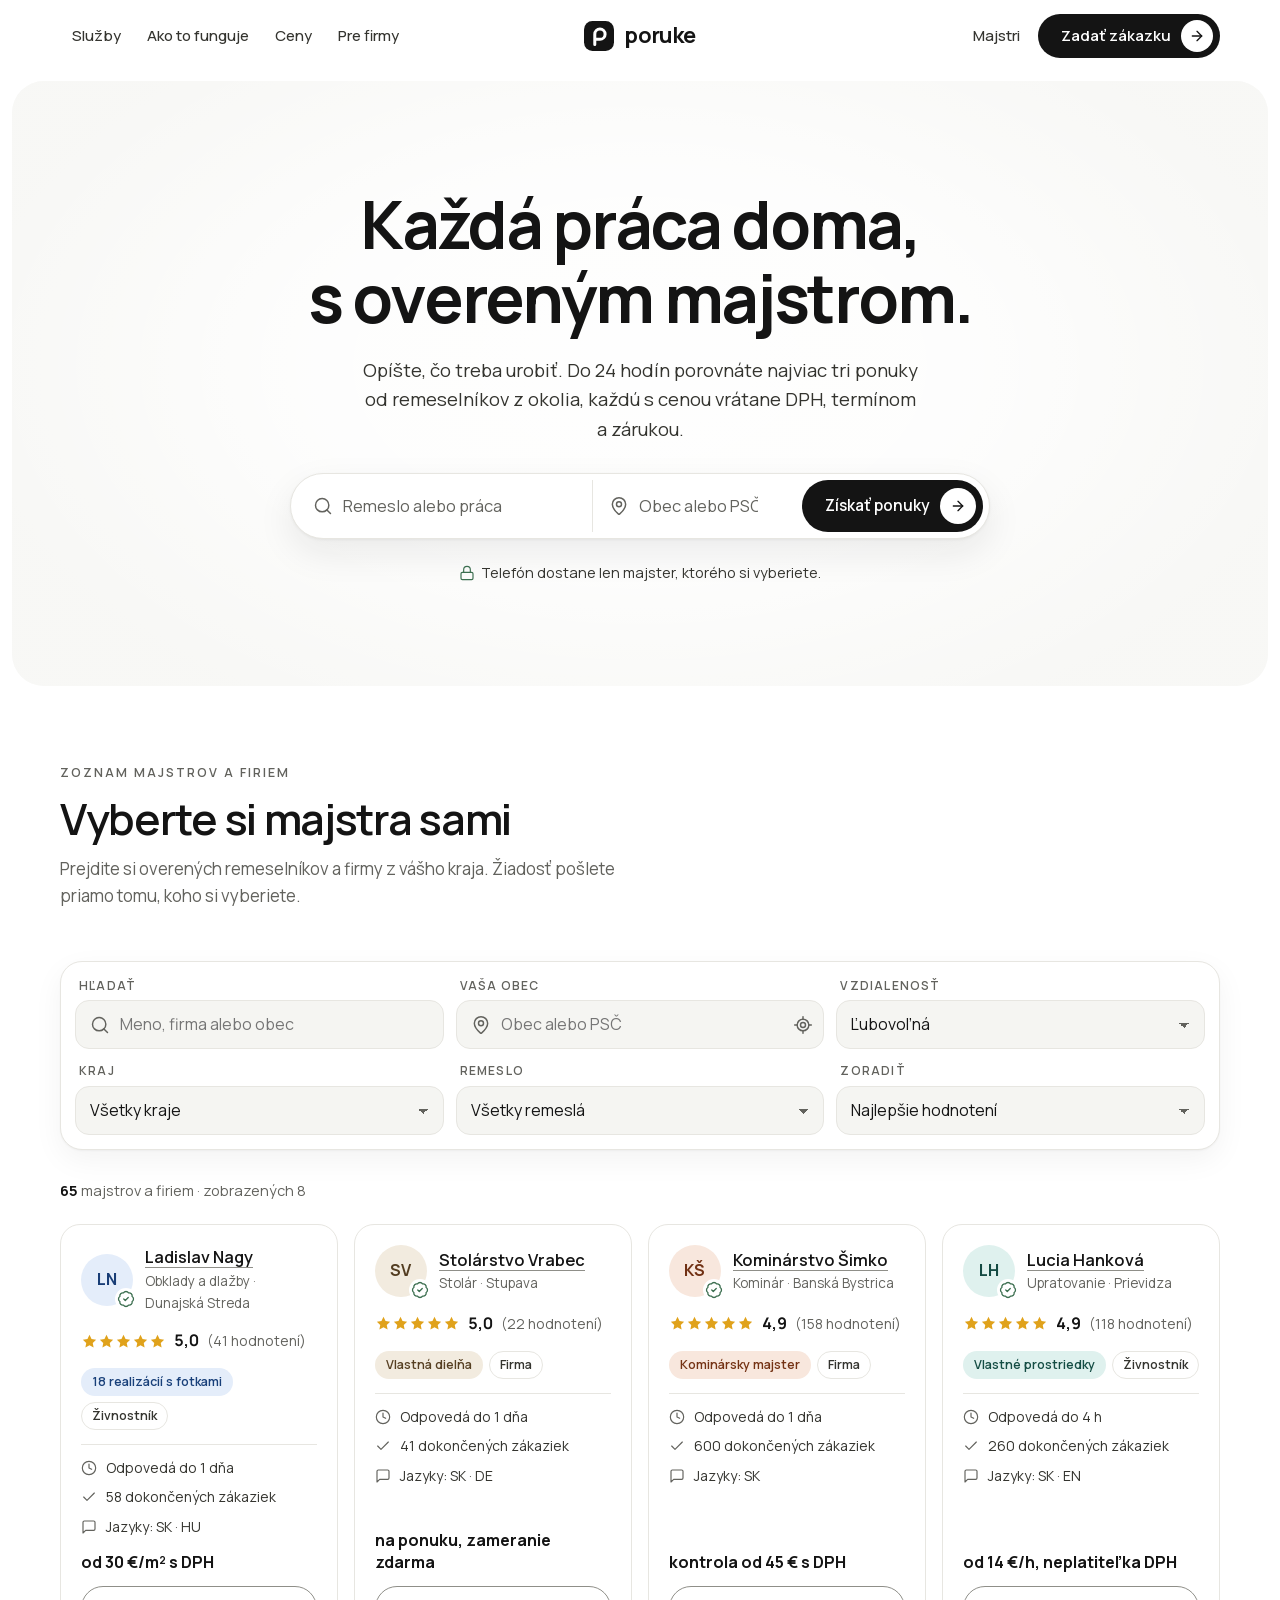
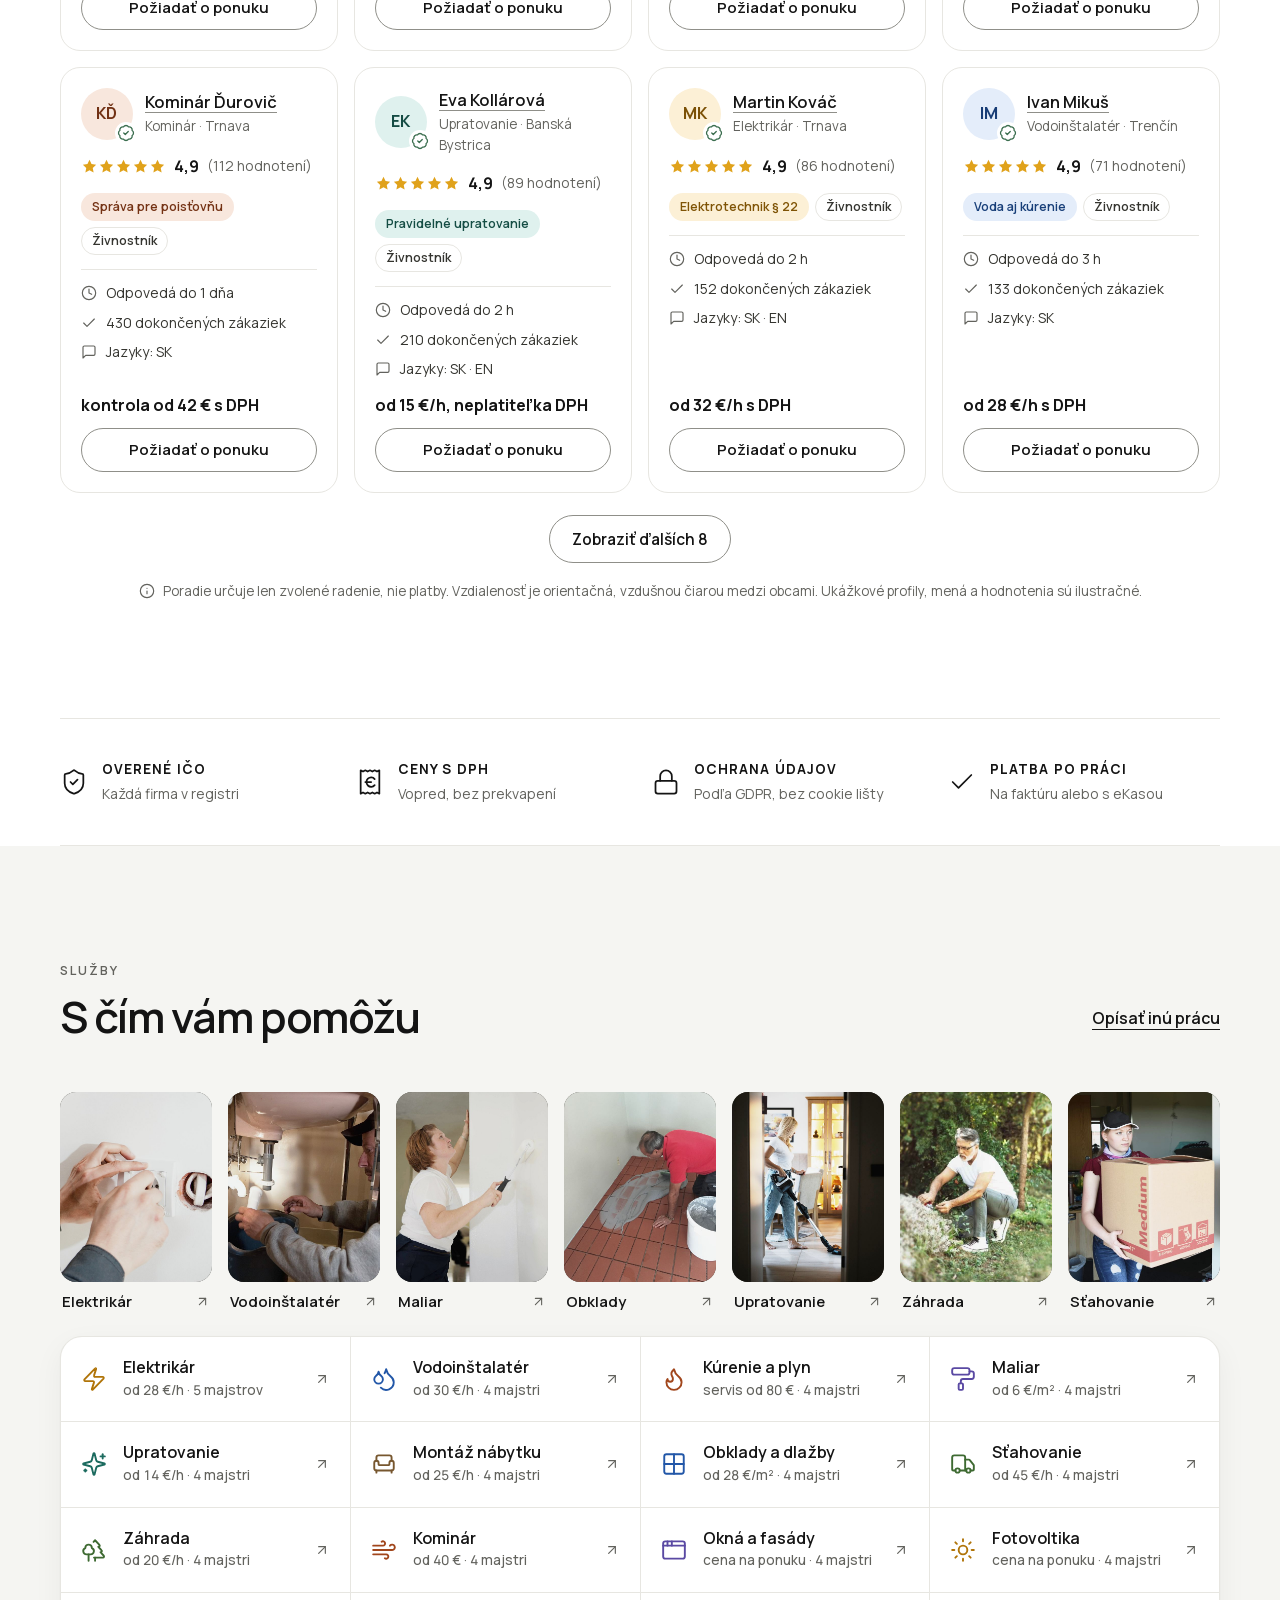
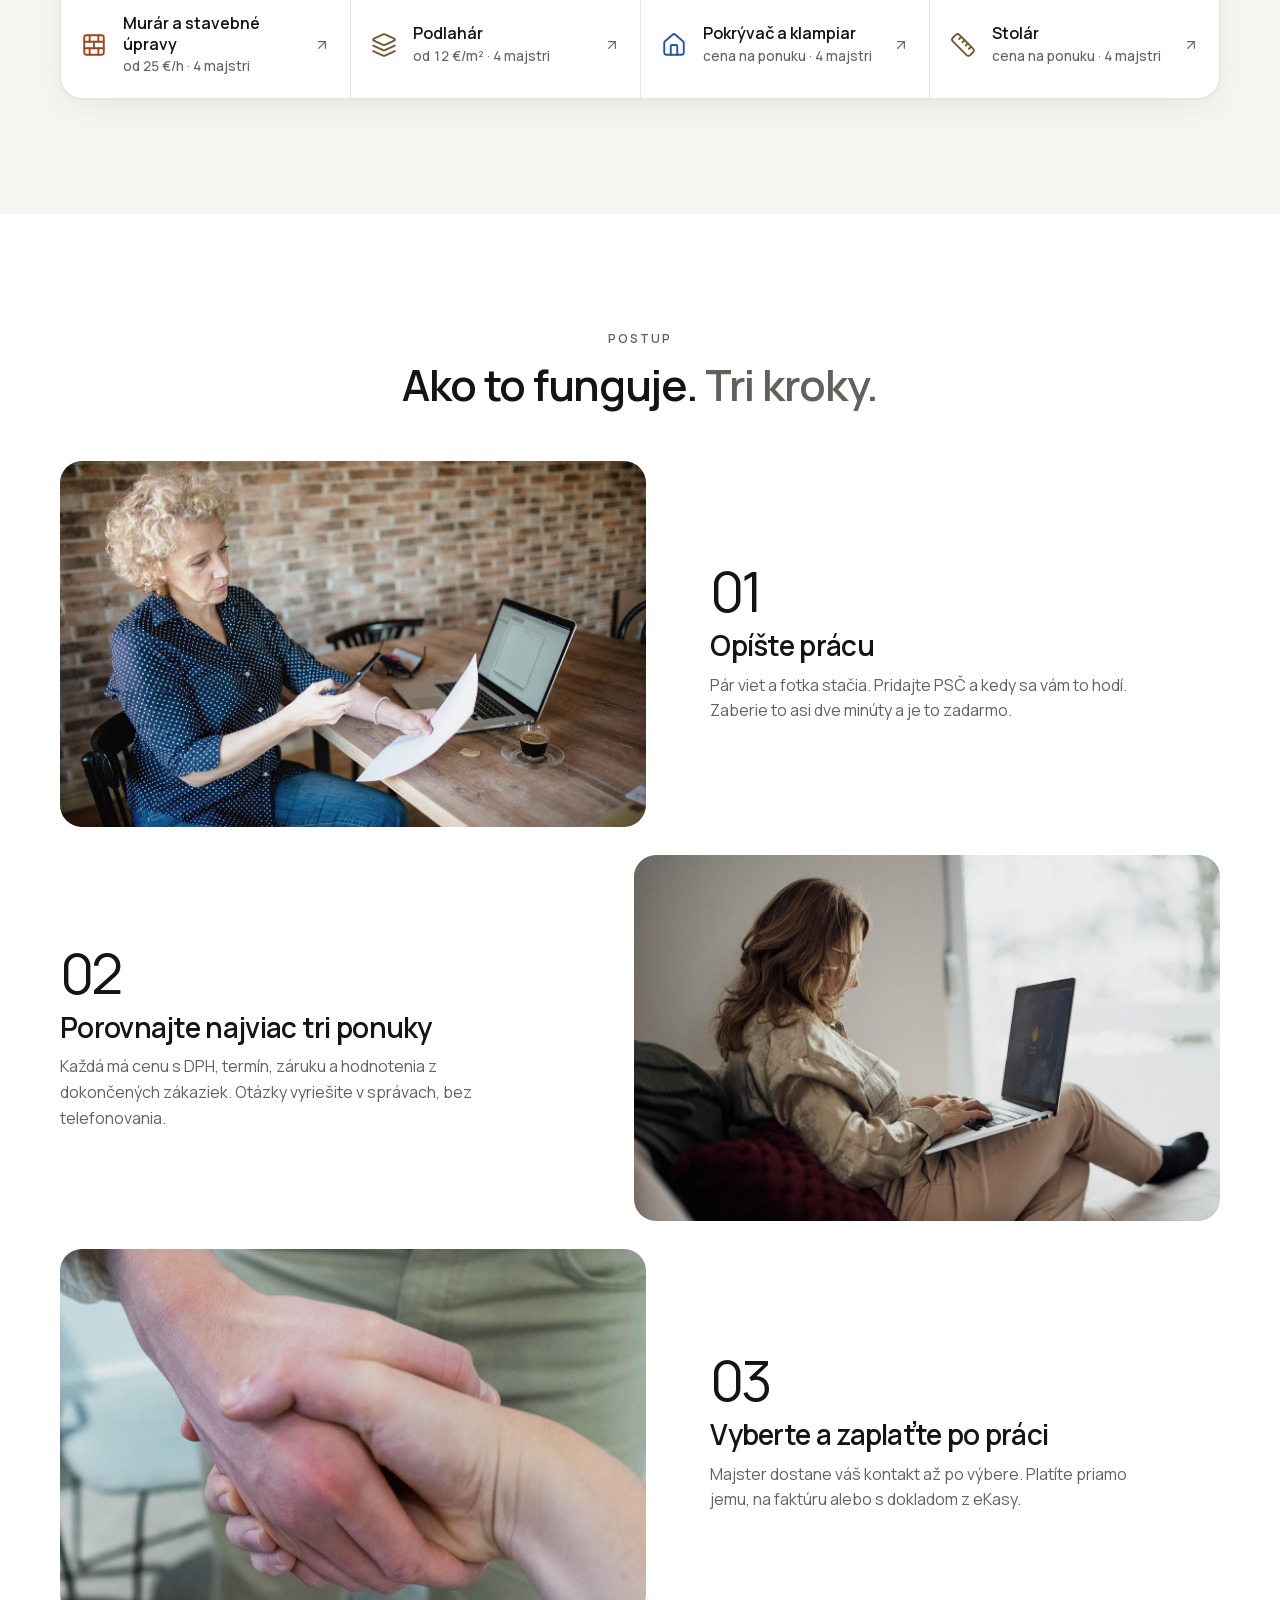
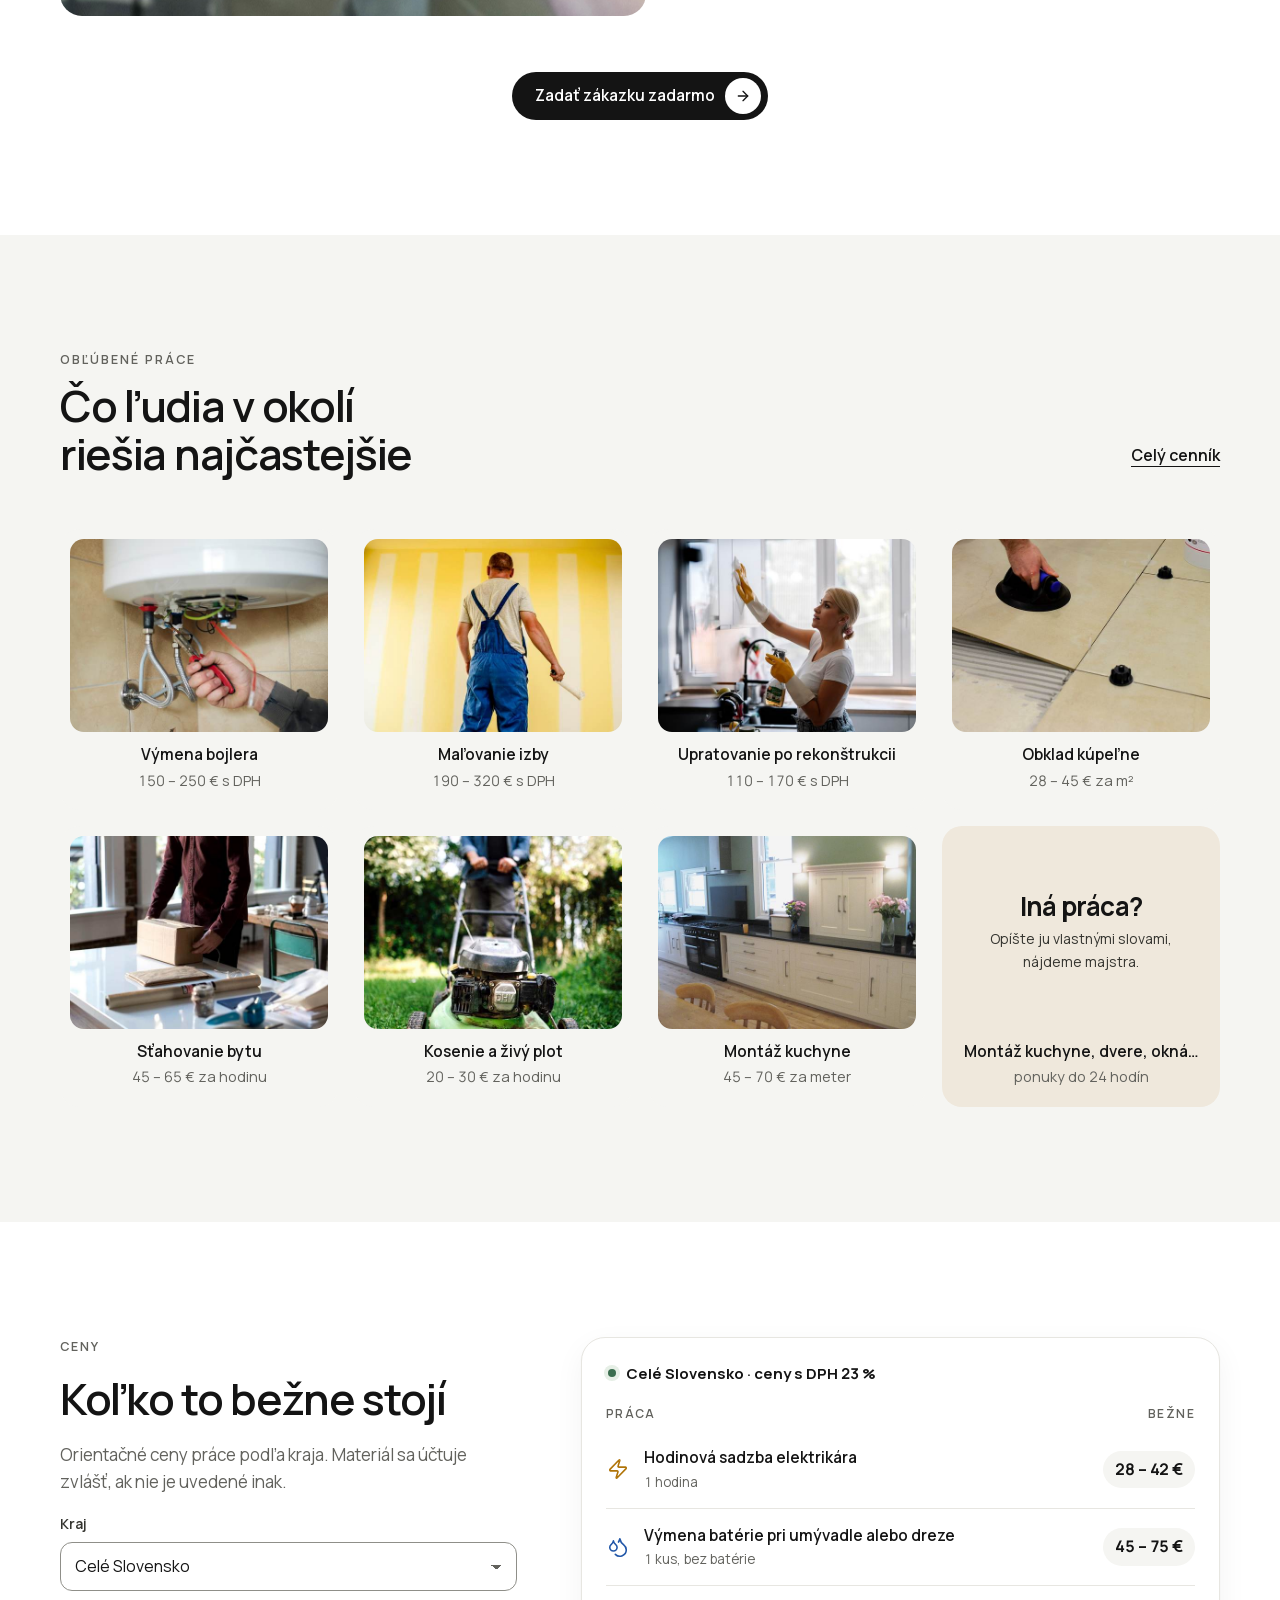
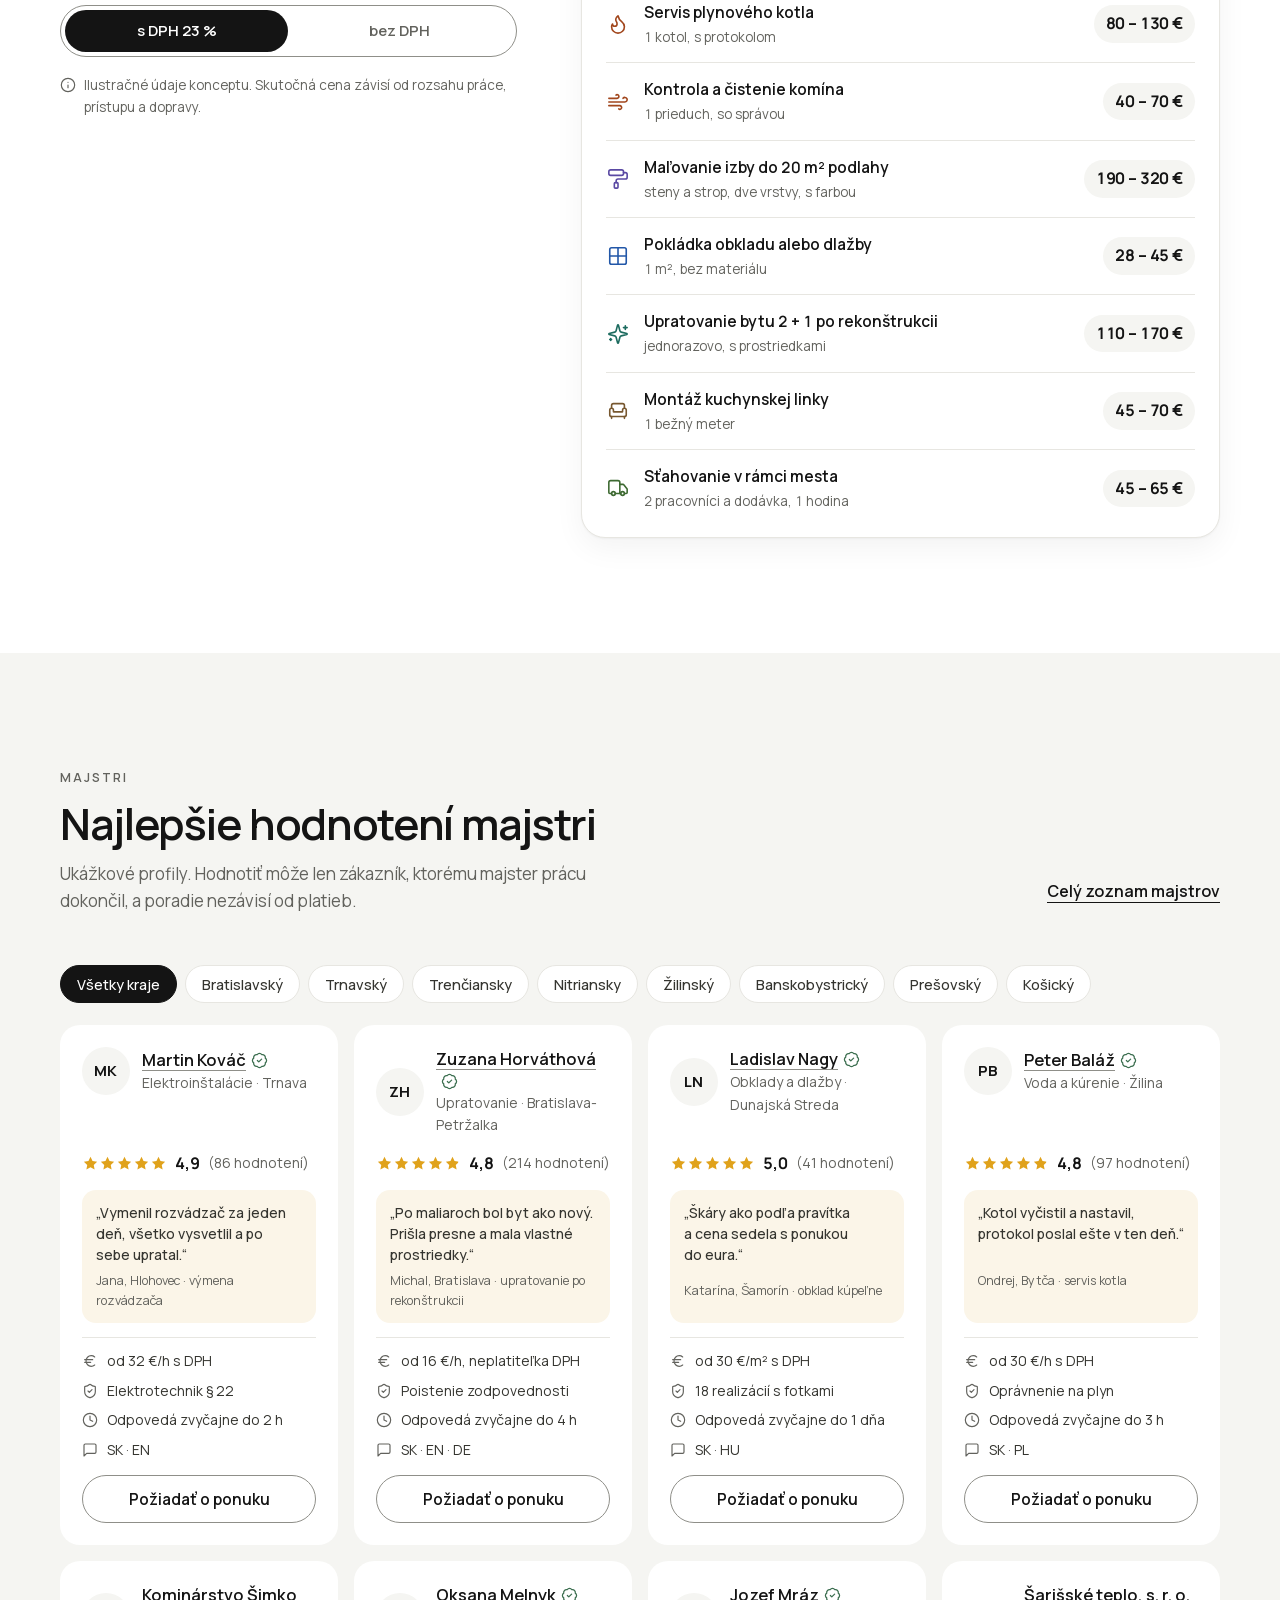
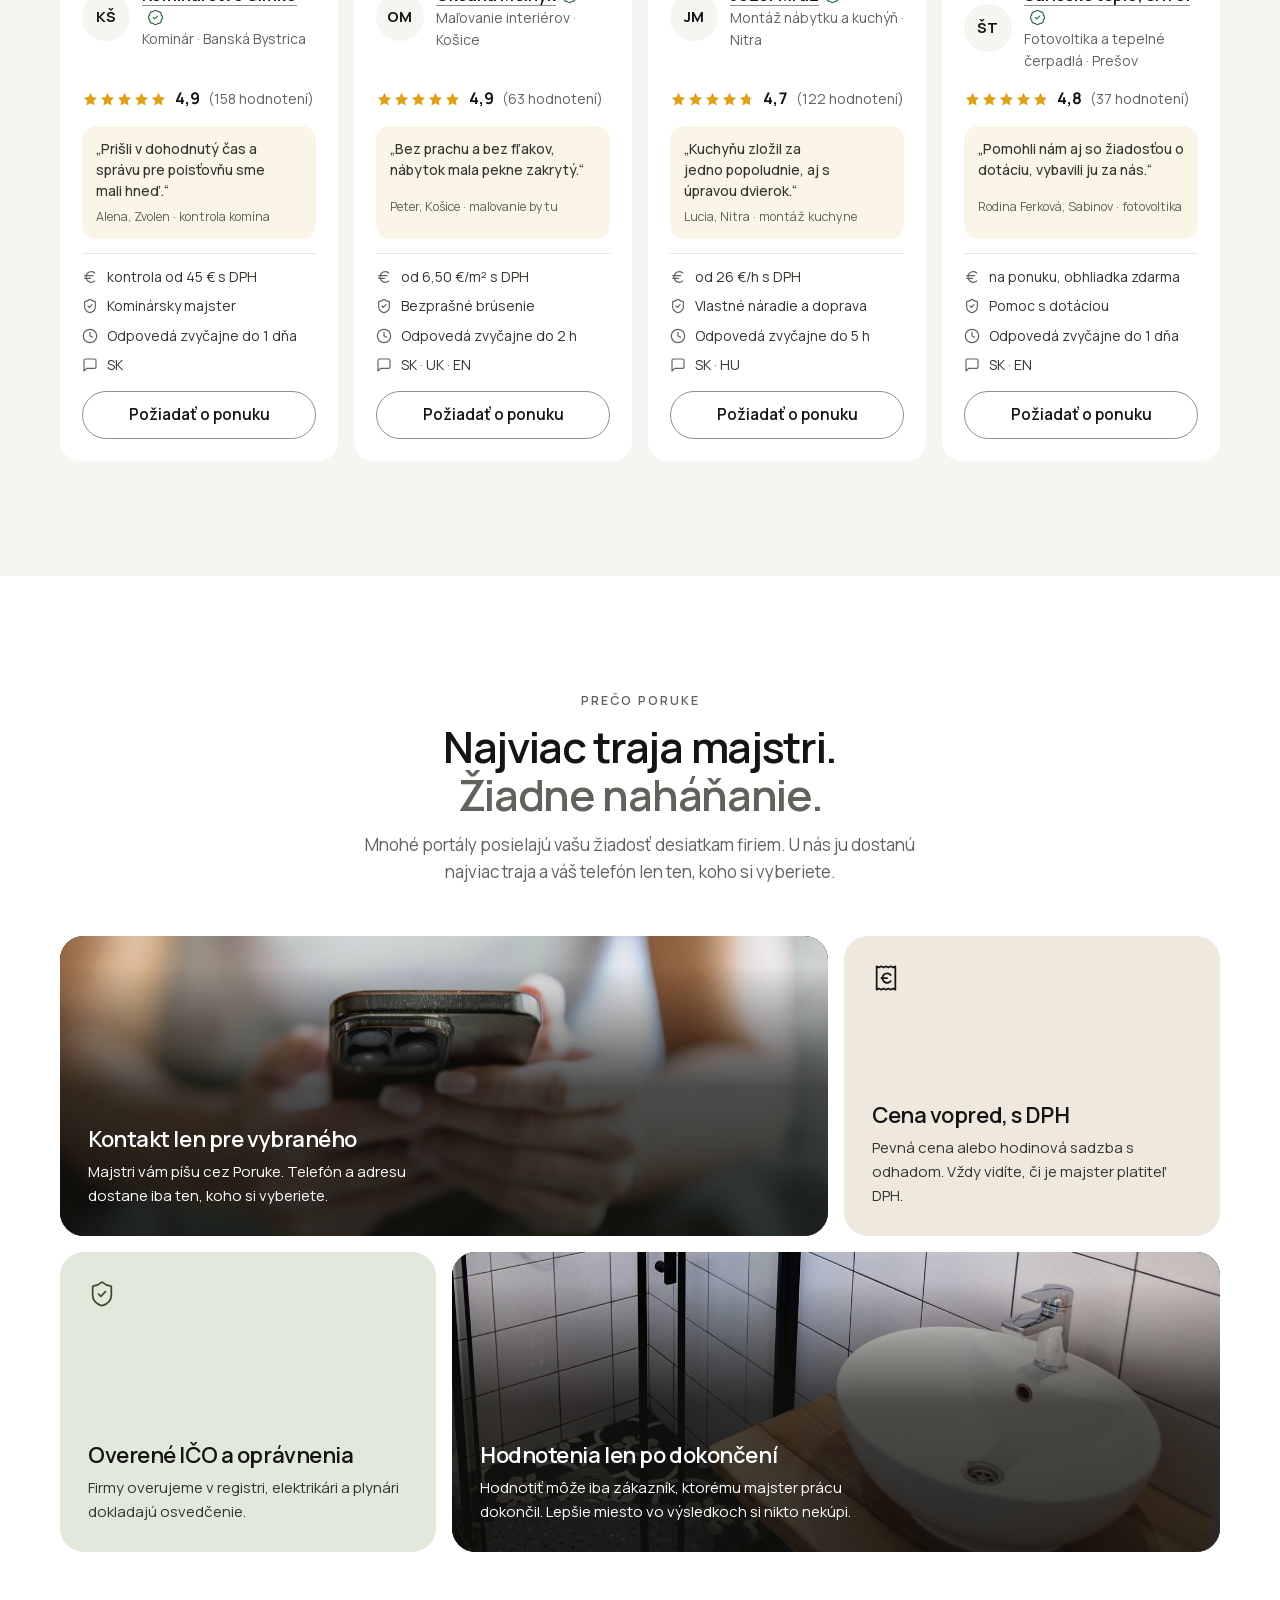
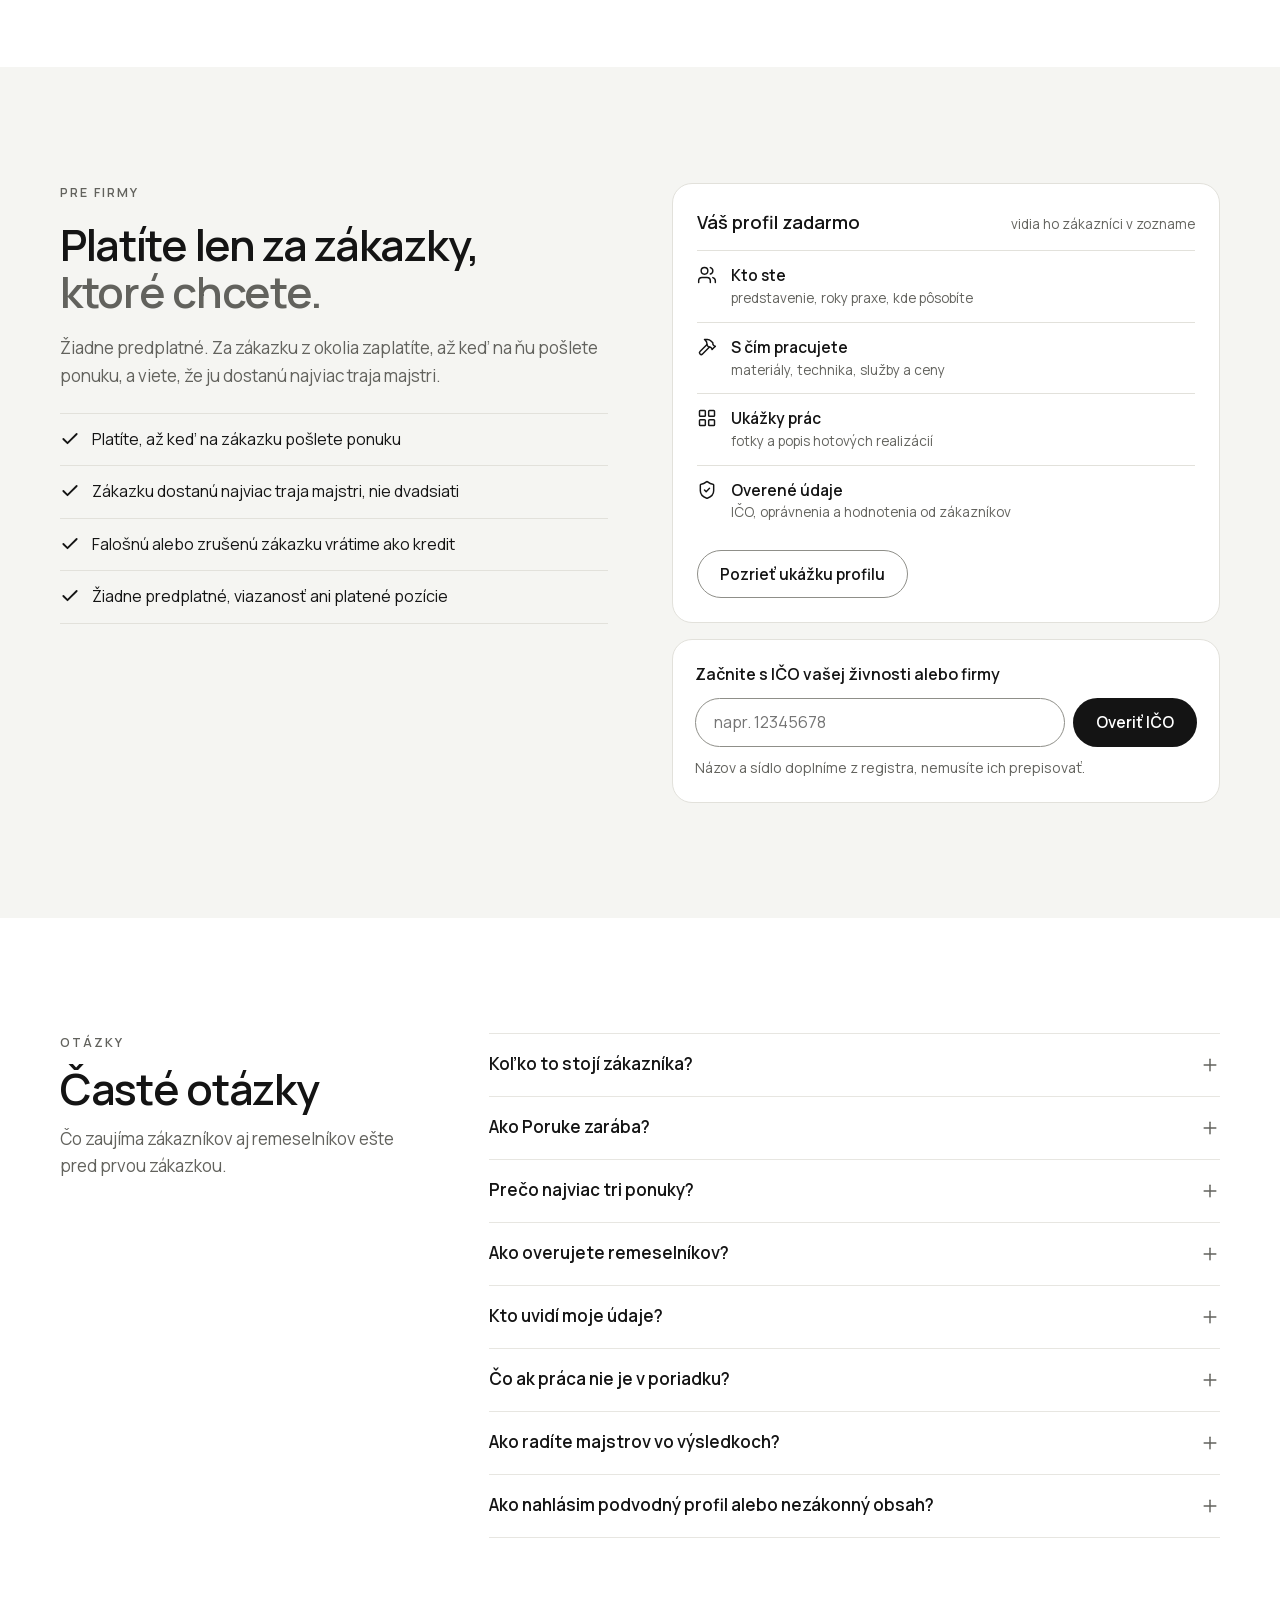
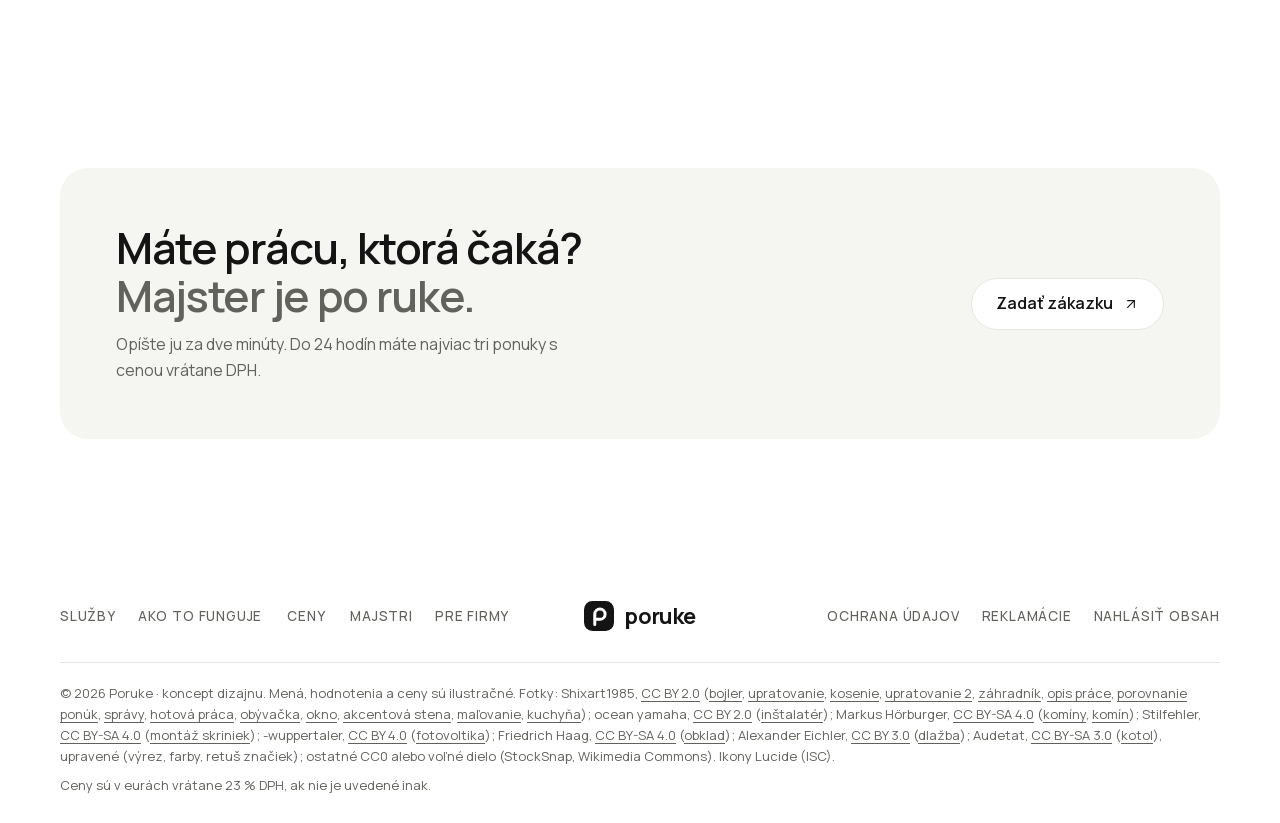
==== commit 2eaa4158: "Karty majstrov, filter vzdialenosti od obce a plynulé prechody - zoznam majstrov ako karty v mriežke" ====
--- a/index.html
+++ b/index.html
@@ -294,7 +294,7 @@
 .empty-acts{display:flex;flex-wrap:wrap;align-items:center;gap:8px 20px}
 
 /* Zoznam majstrov a firiem: výber priamo */
-.dx-bar{display:grid;grid-template-columns:minmax(0,1.5fr) repeat(3, minmax(0,1fr));gap:12px;padding:14px;margin:0 0 18px;border:1px solid var(--line);border-radius:22px;background:var(--surface);box-shadow:var(--shadow-card)}
+.dx-bar{display:grid;grid-template-columns:repeat(3, minmax(0,1fr));gap:12px;padding:14px;margin:0 0 18px;border:1px solid var(--line);border-radius:22px;background:var(--surface);box-shadow:var(--shadow-card)}
 .dx-f{display:grid;gap:5px;min-width:0}
 .dx-f > label{font-size:12px;font-weight:600;letter-spacing:.1em;text-transform:uppercase;color:var(--muted);padding-left:4px}
 .dx-in{position:relative}
@@ -302,30 +302,45 @@
 .dx-in .input{padding-left:44px}
 .dx-bar .input{border-color:var(--line);border-radius:14px;background-color:var(--bg-alt)}
 .dx-bar .input:focus{background-color:var(--surface)}
+.dx-where .input{padding-right:48px}
+/* šípka našepkávača by sa tlačila k tlačidlu polohy; ponuka obcí sa ukáže pri písaní */
+.dx-where .input::-webkit-calendar-picker-indicator{display:none!important}
+.dx-locate{position:absolute;right:2px;top:50%;transform:translateY(-50%);width:44px;height:44px;display:grid;place-items:center;border:0;border-radius:10px;background:none;color:var(--ink-2);cursor:pointer}
+.dx-locate .ic{width:20px;height:20px}
+@media (hover: hover){ .dx-locate:hover{background:var(--surface);color:var(--ink)} }
+.dx-locate:focus-visible{outline:3px solid var(--focus);outline-offset:0}
+.dx-locate[aria-busy="true"] .ic{animation:dx-spin 1s linear infinite}
+@keyframes dx-spin{to{transform:rotate(360deg)}}
+@media (prefers-reduced-motion: reduce){ .dx-locate[aria-busy="true"] .ic{animation:none;opacity:.5} }
+.dx-hint{display:flex;gap:8px;align-items:flex-start;margin:-6px 0 14px;padding:10px 14px;border-radius:14px;background:var(--bg-alt);font-size:14px;color:var(--ink-2)}
+.dx-hint .ic{width:16px;height:16px;margin-top:2px;flex:none}
 .dx-meta{display:flex;flex-wrap:wrap;justify-content:space-between;align-items:center;gap:6px 16px;margin:0 0 12px;font-size:14.5px;color:var(--muted);min-height:44px}
 .dx-meta b{color:var(--ink);font-weight:700}
 .dx-acts{display:flex;flex-wrap:wrap;align-items:center;gap:8px 20px}
 #zoznam-title:focus{outline:none}
-.dx-list{list-style:none;margin:0;padding:0;display:grid;grid-template-columns:auto minmax(0,1fr) 196px 218px auto;gap:10px 0}
-.biz{position:relative;grid-column:1 / -1;display:grid;grid-template-columns:auto minmax(0,1fr) 196px 218px auto;align-items:center;gap:12px 24px;padding:18px 20px;border:1px solid var(--line);border-radius:20px;background:var(--surface);transition:border-color .15s, box-shadow .2s}
-@supports (grid-template-columns: subgrid){
-  .dx-list{grid-template-columns:auto minmax(0,1fr) auto auto auto}
-  .biz{grid-template-columns:subgrid}
-}
+/* Karty majstrov: 4 / 3 / 2 / 1 v rade, rovnaká výška v rade, tlačidlo vždy dole */
+.dx-list{list-style:none;margin:0;padding:0;display:grid;grid-template-columns:repeat(4, minmax(0,1fr));gap:16px}
+.biz{position:relative;display:flex;flex-direction:column;gap:14px;min-width:0;padding:20px;border:1px solid var(--line);border-radius:20px;background:var(--surface);transition:border-color .15s, box-shadow .2s}
 @media (hover: hover){ .biz:hover{border-color:#D3D1CA;box-shadow:var(--shadow-card)} }
-.biz .ava{width:54px;height:54px;font-size:16px;background:var(--tb);color:color-mix(in srgb, var(--ti) 70%, #000)}
+.biz-head{display:flex;gap:12px;align-items:center;min-width:0}
+.biz .ava{width:52px;height:52px;font-size:16px;background:var(--tb);color:color-mix(in srgb, var(--ti) 70%, #000)}
 .biz-main{min-width:0;display:grid;gap:2px}
-.biz h3{font-weight:600;font-size:17px;line-height:1.3;letter-spacing:-.01em}
-.biz .kind{display:inline-block;margin-left:8px;padding:2px 9px;border-radius:999px;background:var(--bg-alt);font-size:12px;font-weight:600;color:var(--ink-2);vertical-align:2px;white-space:nowrap}
-.biz-tags{list-style:none;margin:8px 0 0;padding:0;display:flex;flex-wrap:wrap;gap:6px}
-.biz-tags li{padding:3px 10px;border:1px solid var(--line);border-radius:999px;font-size:12.5px;font-weight:500;color:var(--ink-2);white-space:nowrap}
-.biz-rate{display:grid;gap:4px;justify-items:start}
-.biz-rate small{font-size:13px;color:var(--muted)}
-.biz-side{display:grid;gap:4px;justify-items:start}
-.biz-price{font-weight:700;font-size:16px;font-variant-numeric:tabular-nums}
-.biz-resp{display:flex;align-items:center;gap:6px;font-size:13px;color:var(--muted)}
-.biz-resp .ic{width:15px;height:15px}
-.biz .btn{min-height:44px;padding:0 18px;font-size:15px}
+.biz h3{font-weight:600;font-size:16.5px;line-height:1.3;letter-spacing:-.01em;overflow-wrap:anywhere}
+/* odznak „IČO overené“ v rohu avatara: pri dvojriadkovom mene neodskakuje */
+.biz-ava{position:relative;flex:none;display:grid}
+.biz-ava .vf{position:absolute;right:-4px;bottom:-4px;width:22px;height:22px;margin:0;padding:2px;border-radius:50%;background:var(--surface);color:var(--good)}
+.biz .trade{font-size:13.5px}
+.biz-chips{list-style:none;margin:0;padding:0;display:flex;flex-wrap:wrap;gap:6px}
+.biz-chips li{padding:3px 10px;border:1px solid var(--line);border-radius:999px;font-size:12.5px;font-weight:600;color:var(--ink-2)}
+.biz-chips .hl{border-color:transparent;background:var(--tb);color:color-mix(in srgb, var(--ti) 72%, #000)}
+.biz-facts{list-style:none;margin:0;padding:12px 0 0;border-top:1px solid var(--line);display:grid;gap:7px;font-size:14px;color:var(--ink-2)}
+.biz-facts li{display:flex;gap:9px;align-items:flex-start;min-width:0}
+.biz-facts .ic{width:16px;height:16px;margin-top:3px;flex:none;color:var(--muted)}
+.biz-facts .biz-dist{color:var(--ink);font-weight:600}
+.biz-facts .biz-dist .ic{color:var(--ti)}
+.biz-foot{margin-top:auto;display:grid;gap:12px}
+.biz-price{font-weight:700;font-size:16px;line-height:1.35}
+.biz .btn{width:100%;min-height:44px;padding:0 18px;font-size:15px}
 /* Meno otvára profil: tlačidlo roztiahnuté cez celú kartu, akčné tlačidlo nad ním */
 .pro-name,.biz-name{display:inline-flex;align-items:center;min-height:24px;border:0;padding:0;background:none;font:inherit;color:inherit;text-align:left;cursor:pointer;text-decoration:underline;text-decoration-color:var(--line-strong);text-decoration-thickness:1px;text-underline-offset:4px}
 .pro-name::after,.biz-name::after{content:"";position:absolute;inset:0;border-radius:20px}
@@ -498,6 +513,19 @@
 /* Profil majstra alebo firmy */
 .biz{cursor:pointer}
 dialog.pf{width:min(880px, calc(100% - 32px))}
+
+/* Plynulé prechody: vynáranie obsahu pri posúvaní (.rv pridáva skript), nové karty v zozname, otvorenie okien */
+@media (prefers-reduced-motion: no-preference){
+  html.js .rv{opacity:0;transform:translateY(24px);transition:opacity .7s cubic-bezier(.2,.7,.2,1), transform .7s cubic-bezier(.2,.7,.2,1)}
+  html.js .rv.rv-in{opacity:1;transform:none}
+  .biz.biz-in{animation:biz-in .45s cubic-bezier(.2,.7,.2,1) both;animation-delay:calc(var(--k, 0) * 45ms)}
+  dialog[open]{animation:dlg-in .32s cubic-bezier(.2,.7,.2,1)}
+  dialog[open]::backdrop{animation:fade-in .32s ease}
+}
+@keyframes biz-in{from{opacity:0;transform:translateY(14px)}}
+@keyframes dlg-in{from{opacity:0;transform:translateY(18px) scale(.985)}}
+@keyframes fade-in{from{opacity:0}}
+@media print{ html.js .rv{opacity:1!important;transform:none!important} }
 .pf-scroll{flex:1;min-height:0;overflow-y:auto;overscroll-behavior:contain}
 .pf-x{position:absolute;top:14px;right:14px;z-index:2;margin:0!important;background:color-mix(in srgb, var(--surface) 80%, transparent)!important;backdrop-filter:blur(6px)}
 .pf-head{position:relative;padding:28px 28px 22px;background:linear-gradient(180deg, var(--tb) 0%, color-mix(in srgb, var(--tb) 35%, var(--surface)) 100%)}
@@ -587,14 +615,16 @@
   .dir-item{padding:18px 16px}
 }
 @media (max-width: 1080px){
-  .dx-list{grid-template-columns:minmax(0,1fr)}
-  .biz{grid-template-columns:auto minmax(0,1fr) 214px;gap:12px 20px}
-  .biz-side{grid-column:2;display:flex;flex-wrap:wrap;align-items:center;gap:4px 18px}
-  .biz-btn{grid-column:3;justify-self:stretch}
+  .dx-list{grid-template-columns:repeat(3, minmax(0,1fr))}
+}
+/* 641–800 px: v tretinových poliach by sa orezal placeholder hľadania, obce aj radenie */
+@media (max-width: 800px){
+  .dx-bar{grid-template-columns:repeat(2, minmax(0,1fr))}
+}
+@media (max-width: 760px){
+  .dx-list{grid-template-columns:repeat(2, minmax(0,1fr));gap:12px}
 }
 @media (max-width: 980px){
-  .dx-bar{grid-template-columns:repeat(3, minmax(0,1fr))}
-  .dx-bar .dx-q{grid-column:1 / -1}
   .prices,.band-grid,.faq-grid{grid-template-columns:minmax(0,1fr)}
   .bento{grid-template-columns:repeat(2, minmax(0,1fr))}
   .bento .b-2{grid-column:span 2}
@@ -675,13 +705,13 @@
   .ptable tbody th{font-size:15px}
   .ptable td b{padding:5px 10px;font-size:15px}
   .dx-bar{grid-template-columns:minmax(0,1fr) minmax(0,1fr);padding:12px;border-radius:20px}
-  .dx-bar .dx-sort{grid-column:1 / -1}
+  /* vzdialenosť pod obcou, radenie samostatne: „Najlepšie hodnotení“ by sa v polovičnom poli orezalo */
+  /* vzdialenosť (krátke hodnoty) a kraj vedľa seba, ostatné polia s dlhšími textami cez celú šírku */
+  .dx-bar{grid-template-columns:minmax(0,.85fr) minmax(0,1.15fr)}
+  .dx-bar .dx-q,.dx-bar .dx-where,.dx-bar .dx-cat,.dx-bar .dx-sort{grid-column:1 / -1}
   .dx-bar select.input{padding-left:12px;padding-right:30px;background-position:calc(100% - 16px) 52%, calc(100% - 11px) 52%}
-  .biz{grid-template-columns:auto minmax(0,1fr);gap:12px 14px;padding:16px}
+  .biz{gap:12px;padding:16px}
   .biz .ava{width:46px;height:46px;font-size:15px}
-  .biz-rate{grid-column:1 / -1;display:flex;flex-wrap:wrap;align-items:center;gap:4px 12px}
-  .biz-side{grid-column:1 / -1}
-  .biz-btn{grid-column:1 / -1;width:100%}
   .ico-row{flex-direction:column}
   .guar{grid-template-columns:minmax(0,1fr);gap:18px}
   .cta{border-radius:22px}
@@ -704,6 +734,9 @@
   .pf-score b{font-size:36px}
   .pf-foot{padding:12px max(18px, env(safe-area-inset-right, 0px)) calc(12px + env(safe-area-inset-bottom, 0px)) max(18px, env(safe-area-inset-left, 0px))}
 }
+@media (max-width: 520px){
+  .dx-list{grid-template-columns:minmax(0,1fr)}
+}
 @media (max-width: 380px){
   .logo{font-size:20px}
   .top-actions .btn-circ .circ{display:none}
@@ -726,6 +759,7 @@
 
 <svg width="0" height="0" style="position:absolute" aria-hidden="true" focusable="false">
   <symbol id="i-search" viewBox="0 0 24 24"><circle cx="11" cy="11" r="8" /><path d="m21 21-4.3-4.3" /></symbol>
+  <symbol id="i-locate" viewBox="0 0 24 24"><line x1="2" x2="5" y1="12" y2="12" /><line x1="19" x2="22" y1="12" y2="12" /><line x1="12" x2="12" y1="2" y2="5" /><line x1="12" x2="12" y1="19" y2="22" /><circle cx="12" cy="12" r="7" /><circle cx="12" cy="12" r="3" /></symbol>
   <symbol id="i-pin" viewBox="0 0 24 24"><path d="M20 10c0 4.993-5.539 10.193-7.399 11.799a1 1 0 0 1-1.202 0C9.539 20.193 4 14.993 4 10a8 8 0 0 1 16 0" /><circle cx="12" cy="10" r="3" /></symbol>
   <symbol id="i-lock" viewBox="0 0 24 24"><rect width="18" height="11" x="3" y="11" rx="2" ry="2" /><path d="M7 11V7a5 5 0 0 1 10 0v4" /></symbol>
   <symbol id="i-check" viewBox="0 0 24 24"><path d="M20 6 9 17l-5-5" /></symbol>
@@ -832,11 +866,21 @@
         <label for="dx-q">Hľadať</label>
         <div class="dx-in"><svg class="ic" aria-hidden="true"><use href="#i-search"/></svg><input class="input" id="dx-q" type="search" placeholder="Meno, firma alebo obec" autocomplete="off" enterkeyhint="search"></div>
       </div>
-      <div class="dx-f">
-        <label for="dx-cat">Remeslo</label>
-        <select class="input" id="dx-cat"><option value="">Všetky remeslá</option></select>
+      <div class="dx-f dx-where">
+        <label for="dx-where">Vaša obec</label>
+        <div class="dx-in"><svg class="ic" aria-hidden="true"><use href="#i-pin"/></svg><input class="input" id="dx-where" list="obce" placeholder="Obec alebo PSČ" autocomplete="address-level2" enterkeyhint="search"><button class="dx-locate" type="button" id="dx-locate" aria-label="Použiť moju polohu" title="Použiť moju polohu"><svg class="ic" aria-hidden="true"><use href="#i-locate"/></svg></button></div>
       </div>
-      <div class="dx-f">
+      <div class="dx-f dx-km">
+        <label for="dx-km">Vzdialenosť</label>
+        <select class="input" id="dx-km">
+          <option value="">Ľubovoľná</option>
+          <option value="10">do 10 km</option>
+          <option value="25">do 25 km</option>
+          <option value="50">do 50 km</option>
+          <option value="100">do 100 km</option>
+        </select>
+      </div>
+      <div class="dx-f dx-kraj">
         <label for="dx-kraj">Kraj</label>
         <select class="input" id="dx-kraj">
           <option value="">Všetky kraje</option>
@@ -850,6 +894,10 @@
           <option value="KE">Košický</option>
         </select>
       </div>
+      <div class="dx-f dx-cat">
+        <label for="dx-cat">Remeslo</label>
+        <select class="input" id="dx-cat"><option value="">Všetky remeslá</option></select>
+      </div>
       <div class="dx-f dx-sort">
         <label for="dx-sort">Zoradiť</label>
         <select class="input" id="dx-sort">
@@ -857,14 +905,16 @@
           <option value="count">Najviac hodnotení</option>
           <option value="resp">Najrýchlejšia odpoveď</option>
           <option value="name">Podľa abecedy</option>
+          <option value="dist" disabled>Najbližšie</option>
         </select>
       </div>
     </form>
+    <p class="dx-hint" id="dx-hint" role="status" hidden></p>
     <p class="sr" id="dx-live" aria-live="polite"></p>
     <div class="dx-meta"><p id="dx-count"></p><span class="dx-acts"><button class="link" type="button" id="dx-reset" hidden>Zrušiť filtre</button><button class="btn btn-primary btn-circ" type="button" id="dx-ask" data-open="" hidden>Získať ponuky <span class="circ"><svg class="ic" aria-hidden="true"><use href="#i-arrow"/></svg></span></button></span></div>
     <ol class="dx-list" id="dx-list"></ol>
     <div class="dx-more"><button class="btn btn-outline" type="button" id="dx-more" hidden>Zobraziť ďalších</button></div>
-    <p class="note dx-foot"><svg class="ic" aria-hidden="true"><use href="#i-info"/></svg>Poradie určuje len zvolené radenie, nie platby. Ukážkové profily, mená a hodnotenia sú ilustračné.</p>
+    <p class="note dx-foot"><svg class="ic" aria-hidden="true"><use href="#i-info"/></svg>Poradie určuje len zvolené radenie, nie platby. Vzdialenosť je orientačná, vzdušnou čiarou medzi obcami. Ukážkové profily, mená a hodnotenia sú ilustračné.</p>
   </div>
 </section>
 
@@ -1471,6 +1521,16 @@
   const KRAJ = { BA: 'Bratislavský kraj', TT: 'Trnavský kraj', TN: 'Trenčiansky kraj', NR: 'Nitriansky kraj', ZA: 'Žilinský kraj', BB: 'Banskobystrický kraj', PO: 'Prešovský kraj', KE: 'Košický kraj' };
   const OBCE = [["Bratislava","Bratislava","BA",""],["Bratislava – Staré Mesto","Bratislava I","BA","811"],["Bratislava – Ružinov","Bratislava II","BA","821"],["Bratislava – Nové Mesto","Bratislava III","BA","831"],["Bratislava – Rača","Bratislava III","BA",""],["Bratislava – Dúbravka","Bratislava IV","BA","841"],["Bratislava – Karlova Ves","Bratislava IV","BA",""],["Bratislava – Petržalka","Bratislava V","BA","851"],["Senec","Senec","BA","903"],["Pezinok","Pezinok","BA","902"],["Malacky","Malacky","BA","901"],["Stupava","Malacky","BA","900"],["Trnava","Trnava","TT","917"],["Piešťany","Piešťany","TT","921"],["Hlohovec","Hlohovec","TT","920"],["Galanta","Galanta","TT","924"],["Sereď","Galanta","TT","926"],["Dunajská Streda","Dunajská Streda","TT","929"],["Šamorín","Dunajská Streda","TT","931"],["Senica","Senica","TT","905"],["Skalica","Skalica","TT","909"],["Trenčín","Trenčín","TN","911"],["Nové Mesto nad Váhom","Nové Mesto nad Váhom","TN","915"],["Považská Bystrica","Považská Bystrica","TN","017"],["Dubnica nad Váhom","Ilava","TN","018"],["Púchov","Púchov","TN","020"],["Prievidza","Prievidza","TN","971"],["Partizánske","Partizánske","TN","958"],["Bánovce nad Bebravou","Bánovce nad Bebravou","TN","957"],["Myjava","Myjava","TN","907"],["Nitra","Nitra","NR","949"],["Nové Zámky","Nové Zámky","NR","940"],["Komárno","Komárno","NR","945"],["Levice","Levice","NR","934"],["Topoľčany","Topoľčany","NR","955"],["Šaľa","Šaľa","NR","927"],["Zlaté Moravce","Zlaté Moravce","NR","953"],["Štúrovo","Nové Zámky","NR","943"],["Žilina","Žilina","ZA","010"],["Martin","Martin","ZA","036"],["Liptovský Mikuláš","Liptovský Mikuláš","ZA","031"],["Ružomberok","Ružomberok","ZA","034"],["Čadca","Čadca","ZA","022"],["Dolný Kubín","Dolný Kubín","ZA","026"],["Námestovo","Námestovo","ZA","029"],["Bytča","Bytča","ZA","014"],["Banská Bystrica","Banská Bystrica","BB","974"],["Zvolen","Zvolen","BB","960"],["Lučenec","Lučenec","BB","984"],["Rimavská Sobota","Rimavská Sobota","BB","979"],["Brezno","Brezno","BB","977"],["Žiar nad Hronom","Žiar nad Hronom","BB","965"],["Banská Štiavnica","Banská Štiavnica","BB","969"],["Detva","Detva","BB","962"],["Prešov","Prešov","PO","080"],["Poprad","Poprad","PO","058"],["Humenné","Humenné","PO","066"],["Bardejov","Bardejov","PO","085"],["Vranov nad Topľou","Vranov nad Topľou","PO","093"],["Kežmarok","Kežmarok","PO","060"],["Stará Ľubovňa","Stará Ľubovňa","PO","064"],["Snina","Snina","PO","069"],["Svidník","Svidník","PO","089"],["Levoča","Levoča","PO","054"],["Košice","Košice","KE","040"],["Michalovce","Michalovce","KE","071"],["Spišská Nová Ves","Spišská Nová Ves","KE","052"],["Trebišov","Trebišov","KE","075"],["Rožňava","Rožňava","KE","048"],["Moldava nad Bodvou","Košice-okolie","KE","045"],["Sobrance","Sobrance","KE","073"]];
   $('#obce').innerHTML = OBCE.map(([n, o, k]) => `<option value="${n}" label="okres ${o}, ${KRAJ[k]}"></option>`).join('');
+  // Približné stredy obcí (zemepisná šírka, dĺžka) na orientačnú vzdialenosť vzdušnou čiarou
+  const OBCE_GEO = {"Bratislava":[48.148,17.107],"Bratislava – Staré Mesto":[48.144,17.108],"Bratislava – Ružinov":[48.155,17.165],"Bratislava – Nové Mesto":[48.172,17.130],"Bratislava – Rača":[48.208,17.153],"Bratislava – Dúbravka":[48.183,17.035],"Bratislava – Karlova Ves":[48.155,17.055],"Bratislava – Petržalka":[48.112,17.110],"Senec":[48.220,17.400],"Pezinok":[48.289,17.267],"Malacky":[48.436,17.022],"Stupava":[48.274,17.032],"Trnava":[48.377,17.588],"Piešťany":[48.591,17.827],"Hlohovec":[48.430,17.803],"Galanta":[48.190,17.727],"Sereď":[48.286,17.735],"Dunajská Streda":[47.993,17.619],"Šamorín":[48.031,17.309],"Senica":[48.679,17.367],"Skalica":[48.845,17.227],"Trenčín":[48.894,18.044],"Nové Mesto nad Váhom":[48.757,17.831],"Považská Bystrica":[49.121,18.421],"Dubnica nad Váhom":[48.960,18.170],"Púchov":[49.124,18.326],"Prievidza":[48.774,18.627],"Partizánske":[48.629,18.381],"Bánovce nad Bebravou":[48.719,18.258],"Myjava":[48.753,17.568],"Nitra":[48.307,18.087],"Nové Zámky":[47.986,18.162],"Komárno":[47.763,18.129],"Levice":[48.217,18.600],"Topoľčany":[48.561,18.177],"Šaľa":[48.151,17.877],"Zlaté Moravce":[48.385,18.400],"Štúrovo":[47.798,18.717],"Žilina":[49.223,18.740],"Martin":[49.066,18.923],"Liptovský Mikuláš":[49.083,19.612],"Ružomberok":[49.075,19.303],"Čadca":[49.437,18.789],"Dolný Kubín":[49.209,19.296],"Námestovo":[49.408,19.481],"Bytča":[49.224,18.558],"Banská Bystrica":[48.736,19.146],"Zvolen":[48.578,19.125],"Lučenec":[48.330,19.667],"Rimavská Sobota":[48.383,20.022],"Brezno":[48.805,19.639],"Žiar nad Hronom":[48.592,18.854],"Banská Štiavnica":[48.449,18.910],"Detva":[48.558,19.418],"Prešov":[48.998,21.240],"Poprad":[49.059,20.297],"Humenné":[48.937,21.912],"Bardejov":[49.292,21.276],"Vranov nad Topľou":[48.889,21.684],"Kežmarok":[49.135,20.432],"Stará Ľubovňa":[49.300,20.687],"Snina":[48.988,22.152],"Svidník":[49.306,21.570],"Levoča":[49.025,20.588],"Košice":[48.716,21.261],"Michalovce":[48.755,21.918],"Spišská Nová Ves":[48.944,20.565],"Trebišov":[48.630,21.719],"Rožňava":[48.660,20.532],"Moldava nad Bodvou":[48.614,21.000],"Sobrance":[48.745,22.181]};
+  // „Bratislava – Petržalka“ aj „Bratislava-Petržalka“ (zápis v zozname majstrov) = rovnaký kľúč
+  const geoKey = s => norm(s).replace(/\s*[-–]\s*/g, '-');
+  const GEO = new Map(Object.entries(OBCE_GEO).map(([n, c]) => [geoKey(n), c]));
+  const townGeo = t => GEO.get(geoKey(t)) || GEO.get(geoKey(String(t).split(/\s*[-–]\s*/)[0])) || null;
+  const kmBetween = ([la1, lo1], [la2, lo2]) => {
+    const r = Math.PI / 180, a = Math.sin((la2 - la1) * r / 2) ** 2 + Math.cos(la1 * r) * Math.cos(la2 * r) * Math.sin((lo2 - lo1) * r / 2) ** 2;
+    return 12742 * Math.asin(Math.sqrt(a));
+  };
   const findPlace = v => {
     const t = norm(v);
     if (!t) return null;
@@ -1481,12 +1541,13 @@
   let regionTimer;
   const applyRegion = place => {
     const hint = $('#where-hint');
-    if (!place) { hint.textContent = ''; return; }
+    if (!place) { hint.textContent = ''; dxFromHero(null); return; }
     hint.textContent = `${place[0]} · okres ${place[1]} · ${KRAJ[place[2]]}. Ceny a majstri nižšie sú pre váš kraj.`;
     const opt = [...$('#kraj').options].find(o => o.dataset.k === place[2]);
     if (opt && $('#kraj').value !== opt.value) { $('#kraj').value = opt.value; $('#kraj').dispatchEvent(new Event('change')); }
     const chip = $(`#filter [data-kraj="${place[2]}"]`);
     if (chip && chip.getAttribute('aria-pressed') !== 'true') chip.click();
+    dxFromHero(place);
   };
   const onWhere = () => { clearTimeout(regionTimer); regionTimer = setTimeout(() => applyRegion(findPlace($('#where').value)), 250); };
   $('#where').addEventListener('input', onWhere);
@@ -1613,46 +1674,124 @@
     rating: (a, b) => b.rating - a.rating || b.count - a.count,
     count: (a, b) => b.count - a.count,
     resp: (a, b) => a.resp - b.resp || b.rating - a.rating,
-    name: (a, b) => a.name.localeCompare(b.name, 'sk')
+    name: (a, b) => a.name.localeCompare(b.name, 'sk'),
+    // najbližší prví; majstri bez známej polohy na koniec
+    dist: (a, b) => (a.dist ?? Infinity) - (b.dist ?? Infinity) || b.rating - a.rating
   };
   $('#dx-cat').insertAdjacentHTML('beforeend', Object.entries(CAT).map(([k, [label]]) => `<option value="${k}">${label}</option>`).join(''));
 
-  const bizHTML = p => {
+  /* Vzdialenosť: od obce alebo PSČ zo zoznamu, prípadne od polohy zariadenia */
+  const KM_STEPS = [10, 25, 50, 100];
+  const MY_PLACE = 'Moja poloha';
+  let dxRef = null; // { at: [šírka, dĺžka], name, geo }
+  const dxWhere = $('#dx-where');
+  const dxHint = $('#dx-hint');
+  const showHint = msg => {
+    dxHint.hidden = !msg;
+    dxHint.innerHTML = msg ? `<svg class="ic" aria-hidden="true"><use href="#i-info"/></svg><span>${esc(msg)}</span>` : '';
+  };
+  const distText = d => d < 1 ? 'Vo vašej obci' : `≈ ${d} km od vás`;
+  const refName = () => dxRef.geo ? 'vašej polohy' : `obce ${dxRef.name}`;
+  // loud = pole bolo opustené alebo vybraté z ponuky; počas písania sa „obec nepoznáme“ neukazuje
+  const syncRefUI = (loud = false) => {
+    const opt = $('#dx-sort option[value="dist"]');
+    opt.disabled = !dxRef;
+    if (!dxRef && $('#dx-sort').value === 'dist') $('#dx-sort').value = 'rating';
+    const v = dxWhere.value.trim();
+    if (v && !dxRef && v !== MY_PLACE && loud) showHint(`Obec „${v}“ v zozname nemáme. Vyberte ju z ponuky alebo zadajte PSČ.`);
+    else if (!dxRef && $('#dx-km').value) showHint('Na filter vzdialenosti zadajte vašu obec alebo PSČ, prípadne použite svoju polohu.');
+    else showHint('');
+  };
+  const setRefFromInput = (loud = false) => {
+    const v = dxWhere.value.trim();
+    if (dxRef && dxRef.geo && v === MY_PLACE) return;
+    const pl = findPlace(v);
+    const at = pl && OBCE_GEO[pl[0]];
+    const next = at ? { at, name: pl[0], geo: false } : null;
+    // rovnaká obec ako doteraz (napr. „change“ po opustení poľa): neprekresľovať, inak by sa stratil práve začatý klik do zoznamu
+    const same = (next && dxRef && !dxRef.geo && next.name === dxRef.name) || (!next && !dxRef);
+    dxRef = next;
+    syncRefUI(loud);
+    if (!same) refreshDir();
+    else dx.reset.hidden = !($('#dx-q').value.trim() || $('#dx-cat').value || $('#dx-kraj').value || v || $('#dx-km').value);
+  };
+  let whereTimer;
+  dxWhere.addEventListener('input', () => { delete dxWhere.dataset.auto; clearTimeout(whereTimer); whereTimer = setTimeout(setRefFromInput, 300); });
+  dxWhere.addEventListener('change', () => { clearTimeout(whereTimer); setRefFromInput(true); });
+  // Obec zadaná hore vo vyhľadávaní sa prenesie aj sem, kým ju zákazník v zozname neprepíše
+  function dxFromHero(place) {
+    if (dxWhere.value && !dxWhere.dataset.auto) return;
+    dxWhere.value = place ? place[0] : '';
+    if (place) dxWhere.dataset.auto = '1'; else delete dxWhere.dataset.auto;
+    setRefFromInput();
+  }
+  $('#dx-locate').addEventListener('click', e => {
+    const btn = e.currentTarget;
+    if (!('geolocation' in navigator)) { showHint('Tento prehliadač polohu neposkytuje. Zadajte obec alebo PSČ.'); return; }
+    btn.setAttribute('aria-busy', 'true');
+    navigator.geolocation.getCurrentPosition(pos => {
+      btn.removeAttribute('aria-busy');
+      dxRef = { at: [pos.coords.latitude, pos.coords.longitude], name: '', geo: true };
+      dxWhere.value = MY_PLACE;
+      delete dxWhere.dataset.auto;
+      syncRefUI();
+      $('#dx-sort').value = 'dist';
+      refreshDir();
+    }, () => {
+      btn.removeAttribute('aria-busy');
+      showHint('Polohu sa nepodarilo zistiť (prístup zamietnutý alebo nedostupný). Zadajte obec alebo PSČ.');
+    }, { timeout: 10000, maximumAge: 600000 });
+  });
+
+  // k ≥ 0: karta naskočí s oneskorením k × 45 ms (len nové karty, pozri renderDir)
+  const bizHTML = (p, k = -1) => {
     const [trade, tint] = CAT[p.cat];
     const nm = esc(p.name);
-    return `<li class="biz tc-${tint}">
-      <span class="ava" aria-hidden="true">${esc(initials(p.name))}</span>
-      <div class="biz-main">
-        <h3 tabindex="-1"><button class="biz-name" type="button" data-profile="${nm}">${nm}</button><svg class="ic vf" role="img" aria-label="IČO overené"><use href="#i-verified"/></svg><span class="kind">${p.firm ? 'Firma' : 'Živnostník'}</span></h3>
-        <p class="trade">${trade} · ${esc(p.town)}</p>
-        <ul class="biz-tags"><li>${esc(p.tag)}</li><li>${esc(p.langs)}</li></ul>
+    const fact = (ic, text, cls = '') => `<li${cls ? ` class="${cls}"` : ''}><svg class="ic" aria-hidden="true"><use href="#${ic}"/></svg><span>${text}</span></li>`;
+    return `<li class="biz tc-${tint}${k >= 0 ? ' biz-in' : ''}"${k >= 0 ? ` style="--k:${k}"` : ''}>
+      <div class="biz-head">
+        <span class="biz-ava" aria-hidden="true"><span class="ava">${esc(initials(p.name))}</span><svg class="ic vf"><use href="#i-verified"/></svg></span>
+        <div class="biz-main">
+          <h3 tabindex="-1"><button class="biz-name" type="button" data-profile="${nm}">${nm}</button><span class="sr">, IČO overené</span></h3>
+          <p class="trade">${trade} · ${esc(p.town)}</p>
+        </div>
       </div>
-      <div class="biz-rate">
-        <p class="rating"><span class="stars" style="--p:${p.rating / 5 * 100}%" aria-hidden="true"></span><strong><span class="sr">Hodnotenie </span>${num(p.rating)}<span class="sr"> z 5</span></strong>(${p.count} hodnotení)</p>
-        <small>${p.jobs} dokončených zákaziek</small>
+      <p class="rating"><span class="stars" style="--p:${p.rating / 5 * 100}%" aria-hidden="true"></span><strong><span class="sr">Hodnotenie </span>${num(p.rating)}<span class="sr"> z 5</span></strong>(${p.count} hodnotení)</p>
+      <ul class="biz-chips"><li class="hl">${esc(p.tag)}</li><li>${p.firm ? 'Firma' : 'Živnostník'}</li></ul>
+      <ul class="biz-facts">
+        ${p.dist != null ? fact('i-pin', distText(p.dist), 'biz-dist') : ''}
+        ${fact('i-clock', `Odpovedá ${respText(p.resp)}`, 'biz-resp')}
+        ${fact('i-check', `${p.jobs} dokončených zákaziek`)}
+        ${fact('i-msg', `Jazyky: ${esc(p.langs)}`)}
+      </ul>
+      <div class="biz-foot">
+        <span class="biz-price">${esc(p.price)}</span>
+        <button class="btn btn-outline biz-btn" type="button" data-open="${p.cat}" data-pro="${nm}" aria-label="Požiadať o ponuku: ${nm}">Požiadať o ponuku</button>
       </div>
-      <div class="biz-side">
-        <span class="biz-price">${esc(p.price)}</span>
-        <span class="biz-resp"><svg class="ic" aria-hidden="true"><use href="#i-clock"/></svg>Odpovedá ${respText(p.resp)}</span>
-      </div>
-      <button class="btn btn-outline biz-btn" type="button" data-open="${p.cat}" data-pro="${nm}" aria-label="Požiadať o ponuku: ${nm}">Požiadať o ponuku</button>
     </li>`;
   };
 
-  const renderDir = (focusFrom = -1) => {
+  // anim: 'all' = všetky karty naskočia (zmena filtra, radenia), 'new' = len tie, ktoré tam ešte neboli (písanie, ďalšia strana), 'none' = bez animácie
+  const renderDir = (focusFrom = -1, anim = 'all') => {
     const q = norm($('#dx-q').value);
     const cat = $('#dx-cat').value;
     const kraj = $('#dx-kraj').value;
+    const km = dxRef ? +$('#dx-km').value || 0 : 0;
     const sort = SORT[$('#dx-sort').value] || SORT.rating;
-    const hits = PROS.filter(p => (!cat || p.cat === cat) && (!kraj || p.kraj === kraj) &&
+    PROS.forEach(p => { const g = dxRef && townGeo(p.town); p.dist = g ? Math.round(kmBetween(dxRef.at, g)) : null; });
+    const hits = PROS.filter(p => (!cat || p.cat === cat) && (!kraj || p.kraj === kraj) && (!km || (p.dist != null && p.dist <= km)) &&
       (!q || norm(`${p.name} ${p.town} ${CAT[p.cat][0]} ${KRAJ[p.kraj]}`).includes(q))).sort(sort);
     const shown = hits.slice(0, dx.limit);
-    const where = (cat ? ` · ${CAT[cat][0]}` : '') + (kraj ? ` · ${KRAJ[kraj]}` : '');
+    const where = (cat ? ` · ${CAT[cat][0]}` : '') + (kraj ? ` · ${KRAJ[kraj]}` : '') + (km ? ` · do ${km} km od ${refName()}` : '');
     dx.count.innerHTML = hits.length
       ? `<b>${hits.length}</b> ${plural(hits.length, 'majster alebo firma', 'majstri a firmy', 'majstrov a firiem')}${where}${shown.length < hits.length ? ` · zobrazených ${shown.length}` : ''}`
       : `Žiadny výsledok${where}`;
-    dx.list.innerHTML = shown.length ? shown.map(bizHTML).join('') :
-      `<li class="dx-empty"><p>Pre tento výber zatiaľ nemáme majstra v zozname. Zadajte zákazku a ponuky vám pošlú overení majstri z okolia.</p><span class="empty-acts">${kraj ? '<button class="link" type="button" data-dx-all>Všetky kraje</button>' : ''}<button class="btn btn-primary" type="button" data-open="${cat}">Zadať zákazku</button></span></li>`;
+    const wider = km ? KM_STEPS.find(s => s > km) : 0;
+    const widen = km ? `<button class="link" type="button" data-dx-km="${wider || ''}">${wider ? `Rozšíriť na ${wider} km` : 'Bez obmedzenia vzdialenosti'}</button>` : '';
+    const had = anim === 'new' ? new Set([...dx.list.querySelectorAll('[data-profile]')].map(b => b.dataset.profile)) : null;
+    let order = 0;
+    dx.list.innerHTML = shown.length ? shown.map(p => bizHTML(p, anim === 'none' || (had && had.has(p.name)) ? -1 : Math.min(order++, 7))).join('') :
+      `<li class="dx-empty"><p>Pre tento výber zatiaľ nemáme majstra v zozname. Zadajte zákazku a ponuky vám pošlú overení majstri z okolia.</p><span class="empty-acts">${widen}${kraj ? '<button class="link" type="button" data-dx-all>Všetky kraje</button>' : ''}<button class="btn btn-primary" type="button" data-open="${cat}">Zadať zákazku</button></span></li>`;
     dx.ask.hidden = !cat;
     dx.ask.dataset.open = cat;
     // čítačke ohlásiť počet až po pauze v písaní, nie po každom písmene
@@ -1662,16 +1801,37 @@
     dx.more.hidden = rest <= 0;
     const k = Math.min(PAGE, rest);
     dx.more.textContent = `Zobraziť ${plural(k, 'ďalší', 'ďalšie', 'ďalších')} ${k}`;
-    dx.reset.hidden = !(q || cat || kraj);
+    dx.reset.hidden = !(q || cat || kraj || dxWhere.value.trim() || $('#dx-km').value);
     if (focusFrom >= 0) { const h = dx.list.children[focusFrom]?.querySelector('h3'); if (h) h.focus(); }
   };
   const refreshDir = () => { dx.limit = PAGE; renderDir(); };
-  function setDirKraj(k) { if ($('#dx-kraj').value !== k) { $('#dx-kraj').value = k; refreshDir(); } }
-  $('#dx-q').addEventListener('input', refreshDir);
-  ['#dx-cat', '#dx-kraj', '#dx-sort'].forEach(s => $(s).addEventListener('change', refreshDir));
+  // Kraj a vzdialenosť sú dva spôsoby, ako obmedziť miesto: zvolený jeden zruší druhý, aby si neodporovali
+  function setDirKraj(k) {
+    if (k && $('#dx-km').value) { $('#dx-km').value = ''; syncRefUI(); }
+    if ($('#dx-kraj').value !== k) { $('#dx-kraj').value = k; refreshDir(); }
+  }
+  $('#dx-q').addEventListener('input', () => { dx.limit = PAGE; renderDir(-1, 'new'); });
+  ['#dx-cat', '#dx-sort'].forEach(s => $(s).addEventListener('change', refreshDir));
+  $('#dx-kraj').addEventListener('change', () => {
+    if ($('#dx-kraj').value && $('#dx-km').value) { $('#dx-km').value = ''; syncRefUI(); }
+    refreshDir();
+  });
+  $('#dx-km').addEventListener('change', () => {
+    if ($('#dx-km').value && $('#dx-kraj').value) $('#dx-kraj').value = '';
+    syncRefUI();
+    refreshDir();
+    if ($('#dx-km').value && !dxRef) dxWhere.focus();
+  });
   $('#dx-form').addEventListener('submit', e => e.preventDefault());
-  dx.more.addEventListener('click', () => { const from = dx.limit; dx.limit += PAGE; renderDir(from); });
-  dx.reset.addEventListener('click', () => { $('#dx-form').reset(); refreshDir(); $('#dx-q').focus(); });
+  dx.more.addEventListener('click', () => { const from = dx.limit; dx.limit += PAGE; renderDir(from, 'new'); });
+  dx.reset.addEventListener('click', () => {
+    $('#dx-form').reset();
+    delete dxWhere.dataset.auto;
+    dxRef = null;
+    syncRefUI();
+    refreshDir();
+    $('#dx-q').focus();
+  });
   // Prázdny stav v najlepšie hodnotených: odkaz na zoznam s rovnakým krajom
   $('#pros-empty a[href="#zoznam"]').addEventListener('click', () => {
     const b = $('#filter button[aria-pressed="true"]');
@@ -1680,9 +1840,10 @@
   // Klik na kategóriu (služby, karty pod vyhľadávaním): zoznam majstrov s týmto remeslom
   const reduceMotion = matchMedia('(prefers-reduced-motion: reduce)');
   document.addEventListener('click', e => {
-    const b = e.target.closest('[data-dx], [data-dx-all]');
+    const b = e.target.closest('[data-dx], [data-dx-all], [data-dx-km]');
     if (!b) return;
     if (b.hasAttribute('data-dx-all')) { $('#dx-kraj').value = ''; refreshDir(); return; }
+    if (b.hasAttribute('data-dx-km')) { $('#dx-km').value = b.dataset.dxKm; syncRefUI(); refreshDir(); $('#zoznam-title').focus({ preventScroll: true }); return; }
     $('#dx-q').value = '';
     $('#dx-cat').value = b.dataset.dx;
     refreshDir();
@@ -1699,7 +1860,7 @@
     s.innerHTML = n ? `<span class="nw">${esc(s.dataset.t)}</span><span class="dot"> · </span><span class="nw">${n} ${plural(n, 'majster', 'majstri', 'majstrov')}</span>` : esc(s.dataset.t);
   });
   countDir();
-  renderDir();
+  renderDir(-1, 'none');
 
   /* Profil majstra alebo firmy: kto je, s čím pracuje, ukážky prác a hodnotenia (ilustračný obsah podľa remesla) */
   // ja = živnostník, my = firma; works = s čím pracuje; svc = služby [názov, cena]; proj = ukážky [práca, trvanie, cena]; rev = hodnotenia [text, práca]
@@ -2025,7 +2186,7 @@
       const act = document.activeElement;
       const keep = dx.list.contains(act) ? act.closest('li')?.querySelector('[data-profile]')?.dataset.profile : '';
       countDir();
-      renderDir();
+      renderDir(-1, 'none');
       if (keep) dx.list.querySelector(`[data-profile="${CSS.escape(keep)}"]`)?.focus();
     }
     } catch (e) {
@@ -2035,7 +2196,7 @@
       DB_REVS.clear();
       prev.revs.forEach((v, k) => DB_REVS.set(k, v));
       countDir();
-      renderDir();
+      renderDir(-1, 'none');
       throw e;
     }
     document.documentElement.dataset.db = 'ok';
@@ -2370,6 +2531,55 @@
     photoSecs.forEach(s => pio.observe(s));
   } else photoSecs.forEach(photosOn);
   window.addEventListener('beforeprint', () => photoSecs.forEach(photosOn));
+
+  /* Plynulé vynáranie obsahu pri posúvaní. Úvod a všetko, čo je vidno hneď po načítaní, ostáva bez animácie
+     (žiadne prebliknutie, rýchle LCP). V mriežkach sa vynára každá položka zvlášť, s malým odstupom. */
+  // príprava až vo voľnej chvíli po načítaní: nebrzdí prvé vykreslenie, skryje len to, čo je pod okrajom obrazovky
+  const setupReveal = () => {
+    const GROUPS = ['.guar', '.strip-track', '.dir', '.zig', '.projects', '.pros', '.bento', '.faq'];
+    const isGroup = el => GROUPS.some(g => el.matches(g));
+    // vodorovne posuvný pás (mobil) sa vynorí ako celok, nie po kartách pri potiahnutí prstom
+    const scrollsX = g => g.scrollWidth > g.clientWidth + 1 && /auto|scroll/.test(getComputedStyle(g).overflowX);
+    const groupIn = el => {
+      const g = isGroup(el) ? el : [...el.children].find(isGroup);
+      return g && !scrollsX(g) ? g : null;
+    };
+    const items = [];
+    $$('main > section:not(.hero)').forEach(sec => {
+      const wrap = sec.querySelector(':scope > .wrap') || sec;
+      [...wrap.children].forEach(el => {
+        if (el.matches('.sr, .dx-hint, [hidden]')) return;
+        const g = groupIn(el);
+        if (g && g !== el) items.push(...[...el.children].filter(c => c !== g));
+        if (g) items.push(...g.children); else items.push(el);
+      });
+    });
+    const finish = el => { el.classList.remove('rv', 'rv-in'); el.style.transitionDelay = ''; };
+    const reveal = (el, k = 0) => {
+      rio.unobserve(el);
+      if (k) el.style.transitionDelay = `${k * 70}ms`;
+      el.classList.add('rv-in');
+      // po dobehnutí vrátiť prvok do pôvodného stavu (vlastné prechody pri hoveri bez oneskorenia)
+      setTimeout(() => finish(el), 760 + k * 70);
+    };
+    const rio = new IntersectionObserver(entries => {
+      entries.filter(en => en.isIntersecting).forEach((en, k) => reveal(en.target, Math.min(k, 5)));
+    }, { rootMargin: '0px 0px -6% 0px', threshold: 0.04 });
+    // prvé hlásenie pozorovateľa povie, čo je pod okrajom obrazovky (bez vynúteného prepočtu rozloženia); len to sa skryje
+    const pre = new IntersectionObserver(entries => entries.forEach(en => {
+      pre.unobserve(en.target);
+      if (!en.isIntersecting && en.boundingClientRect.top > 0) { en.target.classList.add('rv'); rio.observe(en.target); }
+    }));
+    items.forEach(el => pre.observe(el));
+    // klávesnica, skok na kotvu alebo hľadanie v stránke: skrytý prvok sa ukáže hneď
+    document.addEventListener('focusin', e => { const r = e.target.closest('.rv:not(.rv-in)'); if (r) reveal(r); });
+    window.addEventListener('beforeprint', () => $$('.rv').forEach(finish));
+  };
+  if ('IntersectionObserver' in window && !matchMedia('(prefers-reduced-motion: reduce)').matches) {
+    const idle = window.requestIdleCallback || (fn => setTimeout(fn, 200));
+    const go = () => idle(setupReveal, { timeout: 1500 });
+    if (document.readyState === 'complete') go(); else window.addEventListener('load', go, { once: true });
+  }
 })();
 </script>
 </body>
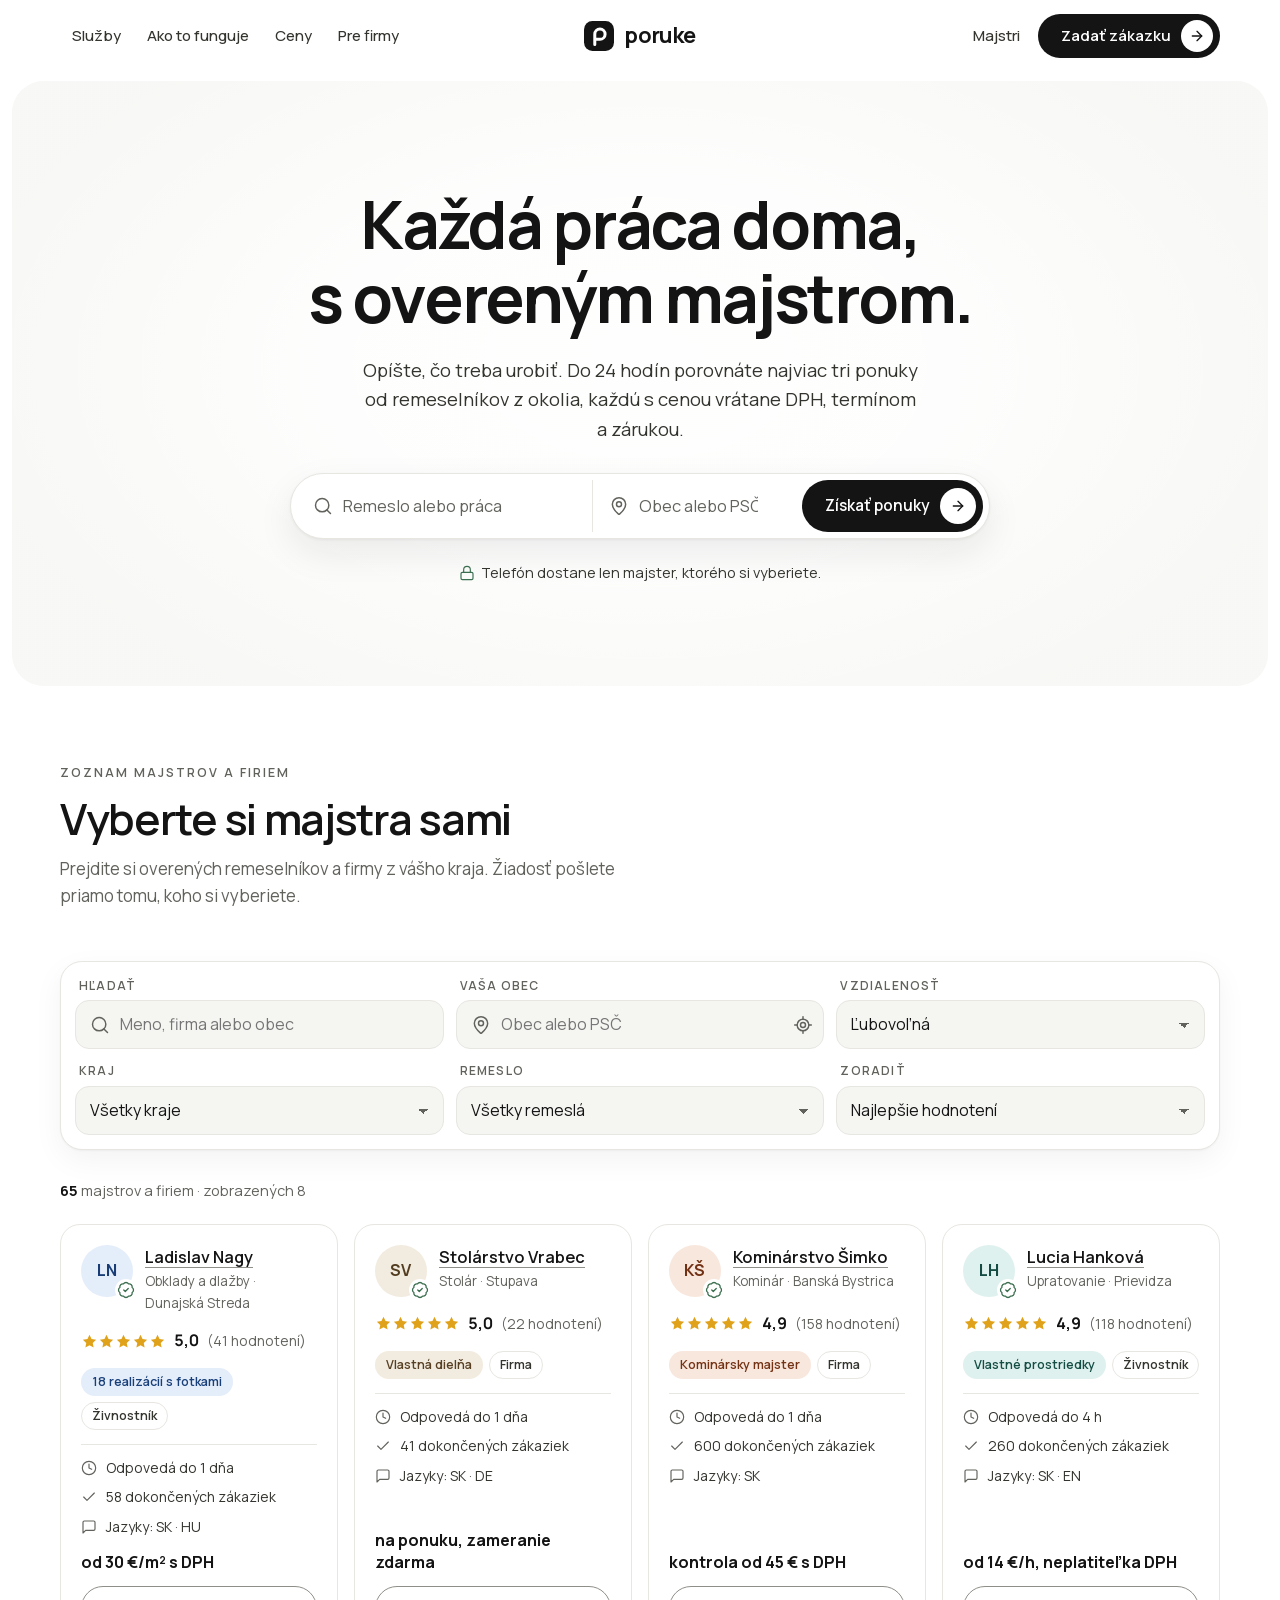
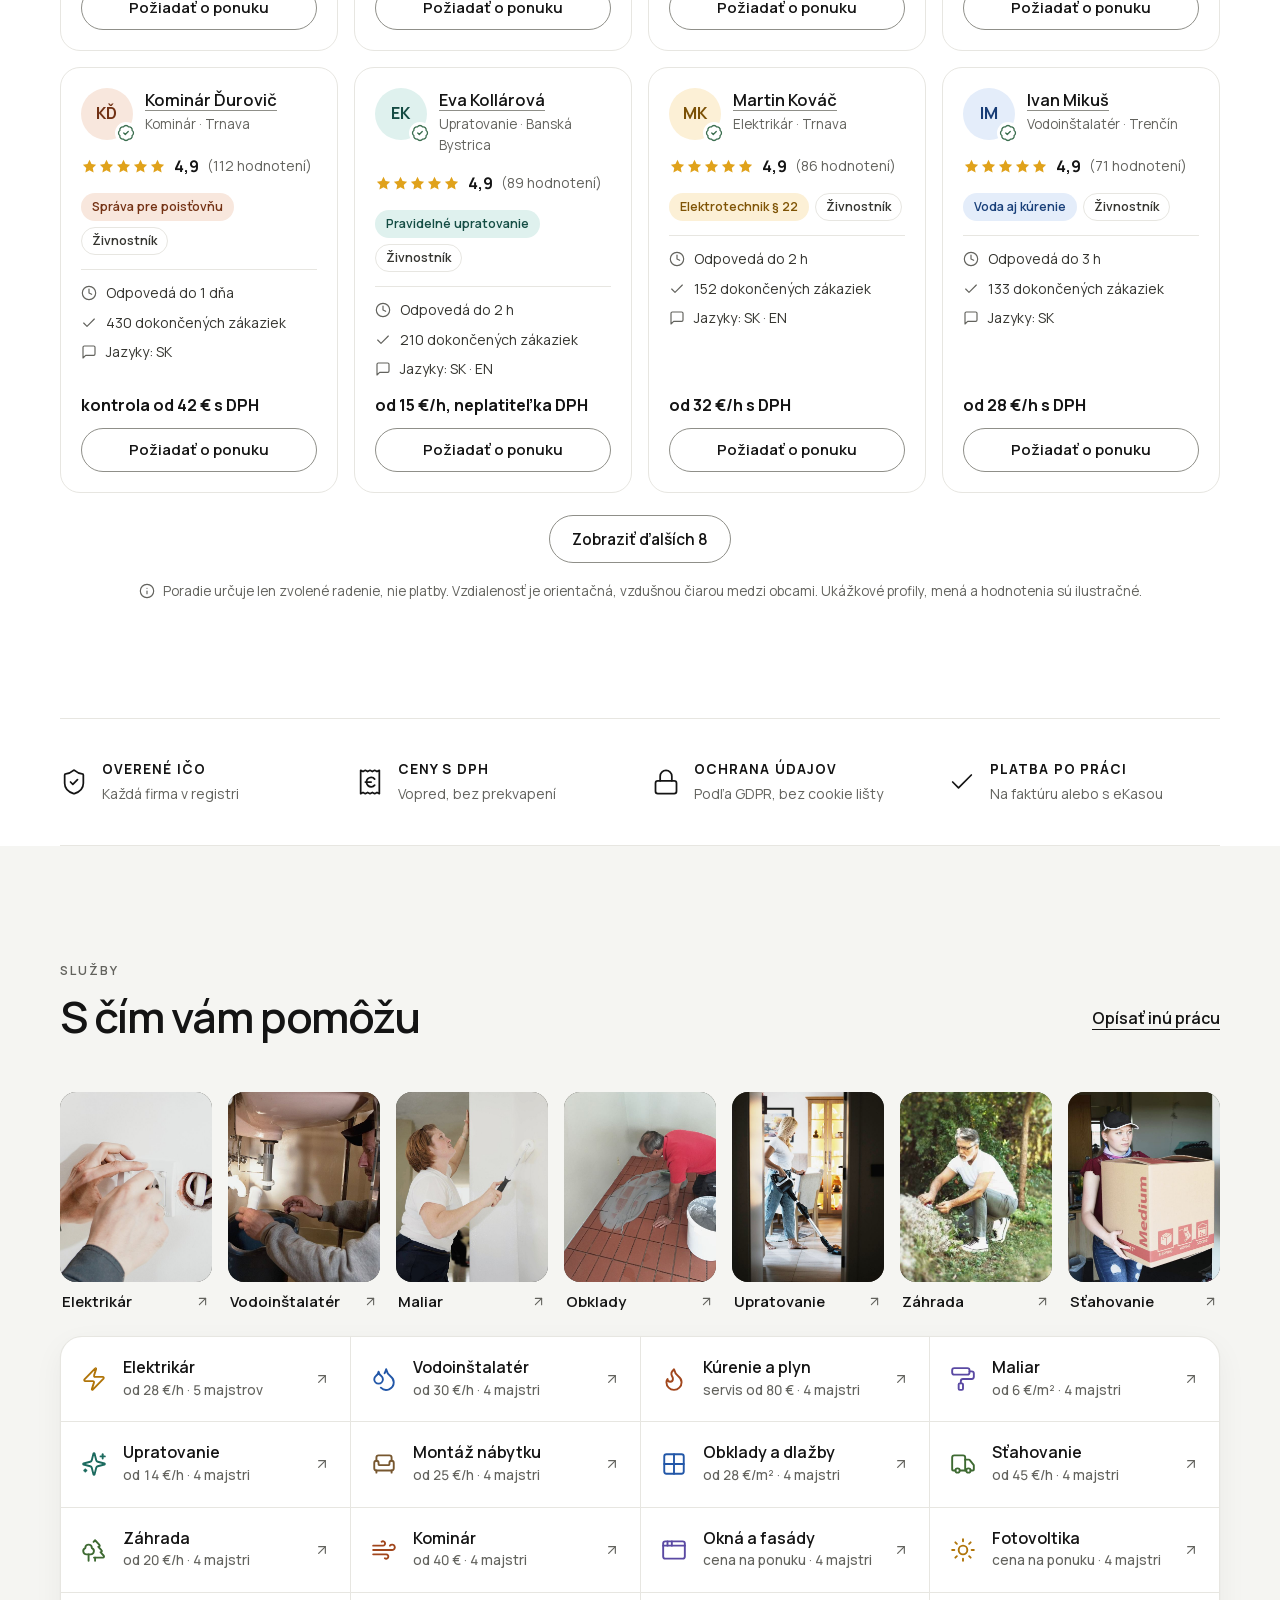
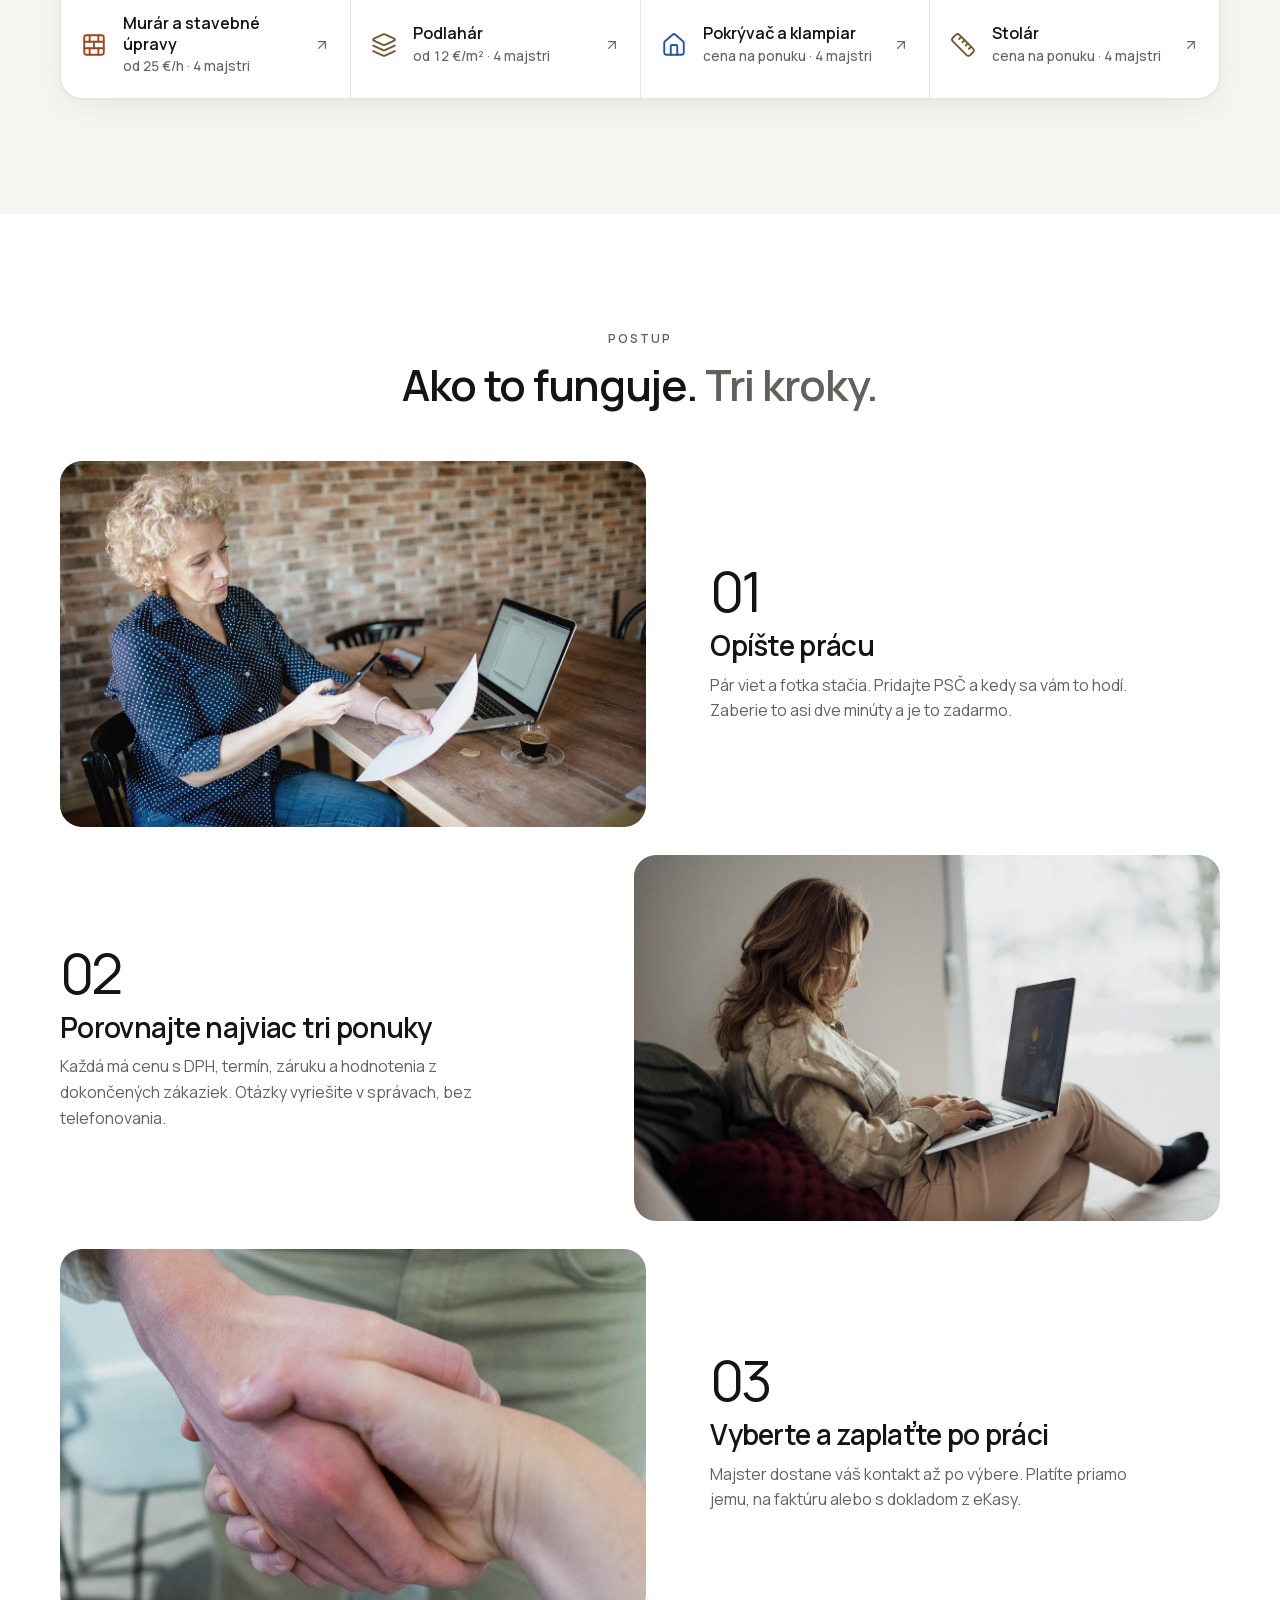
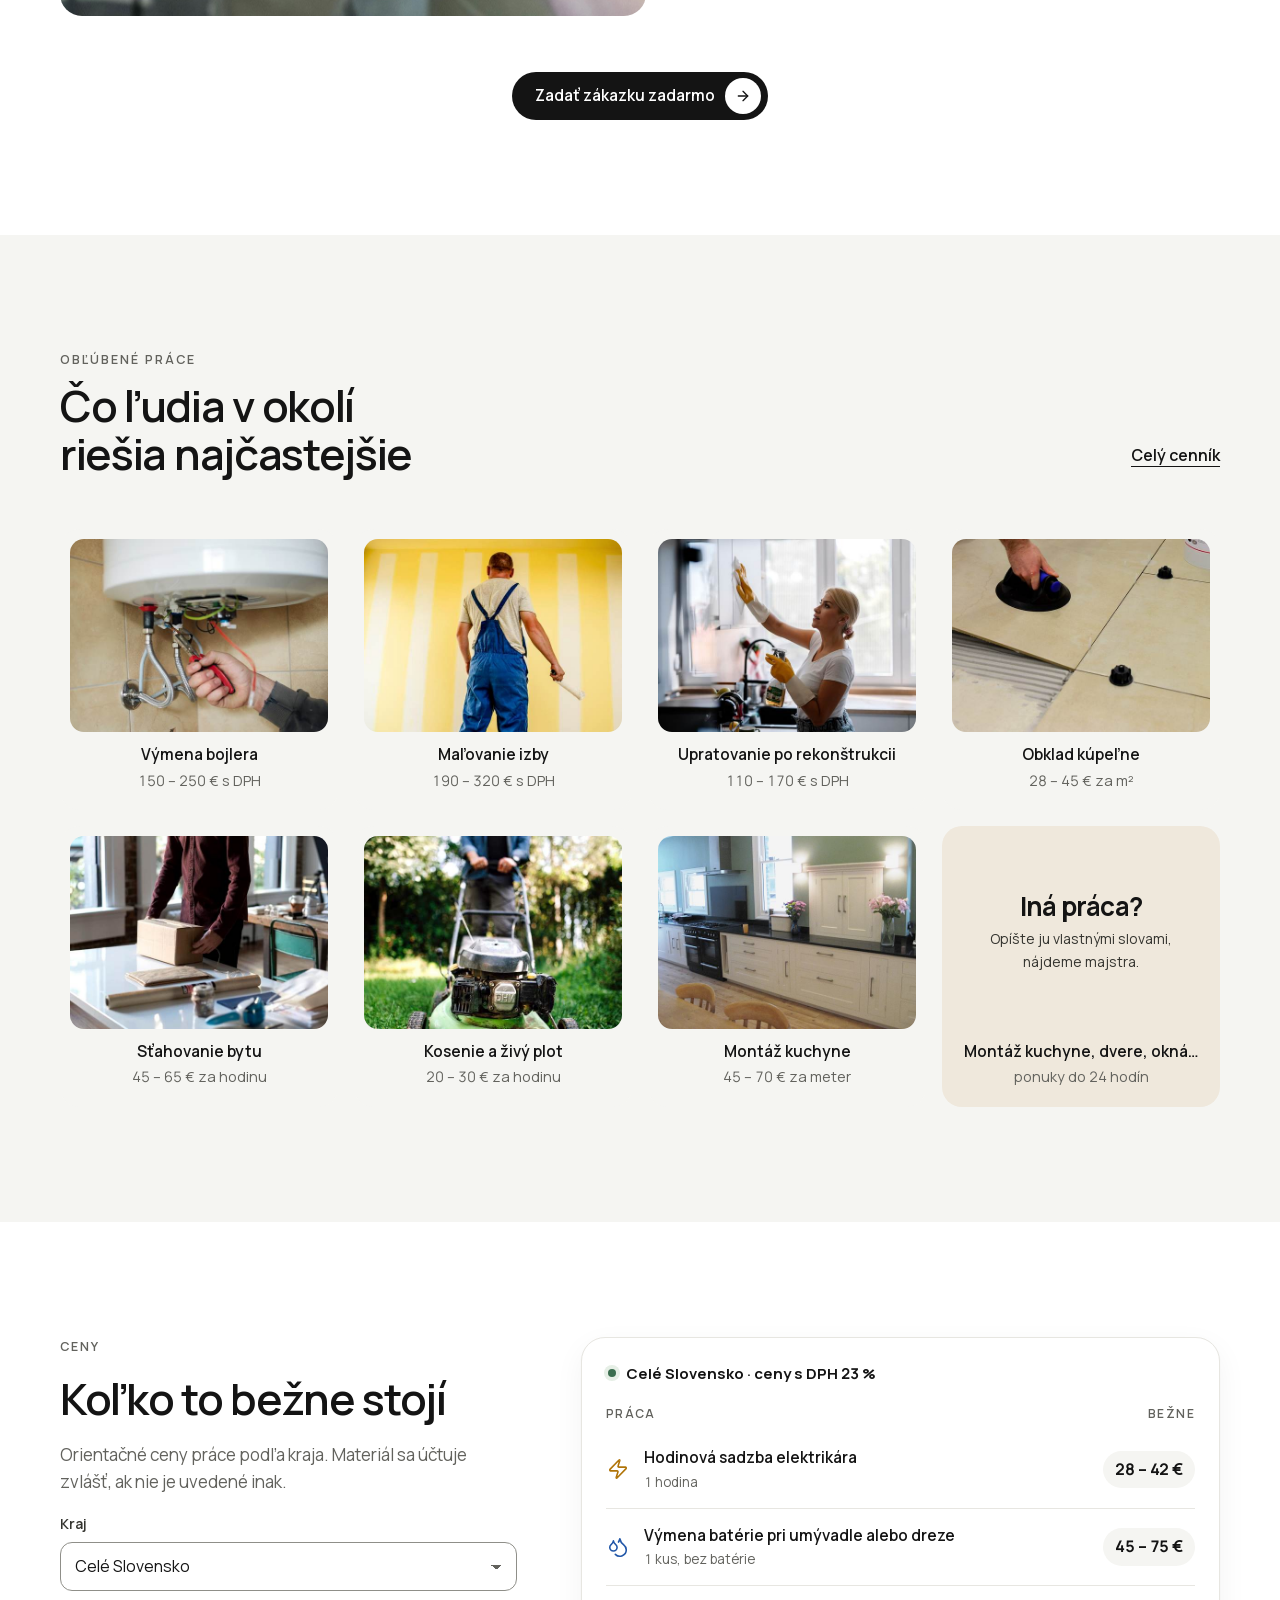
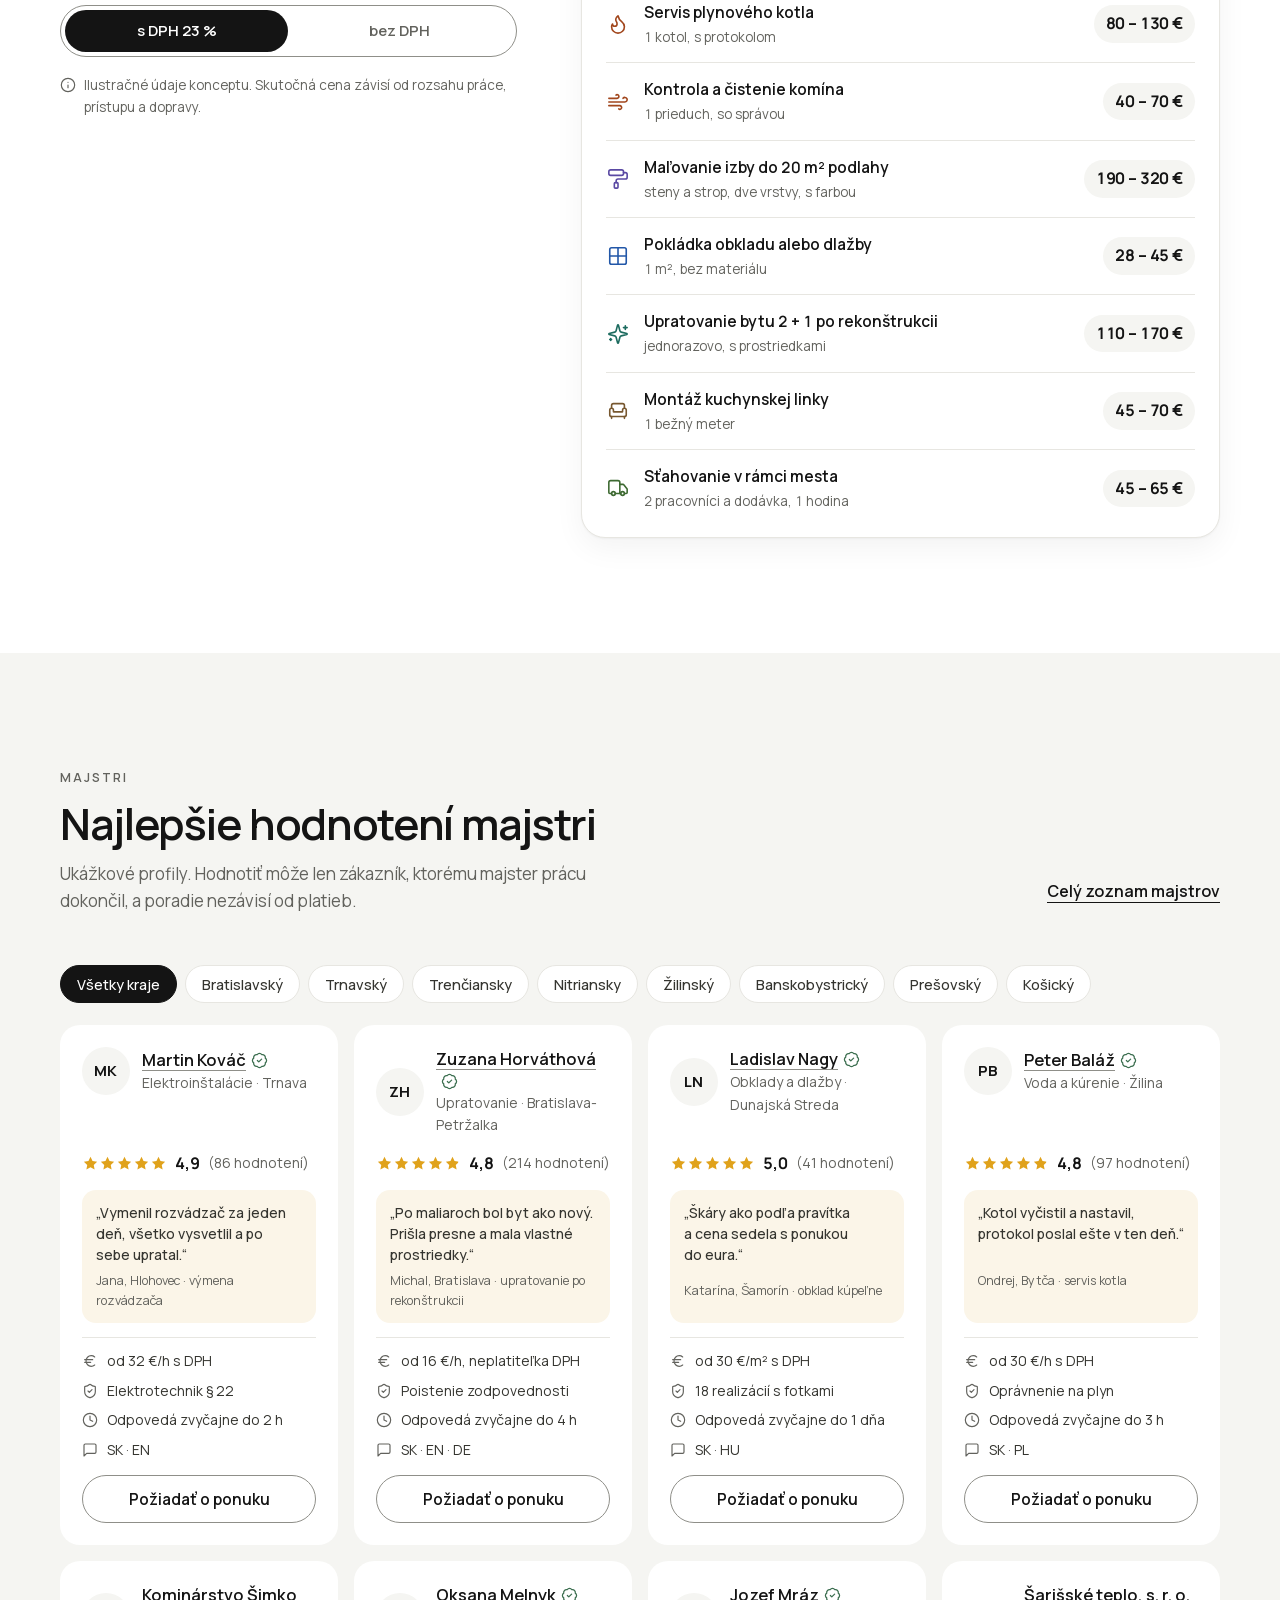
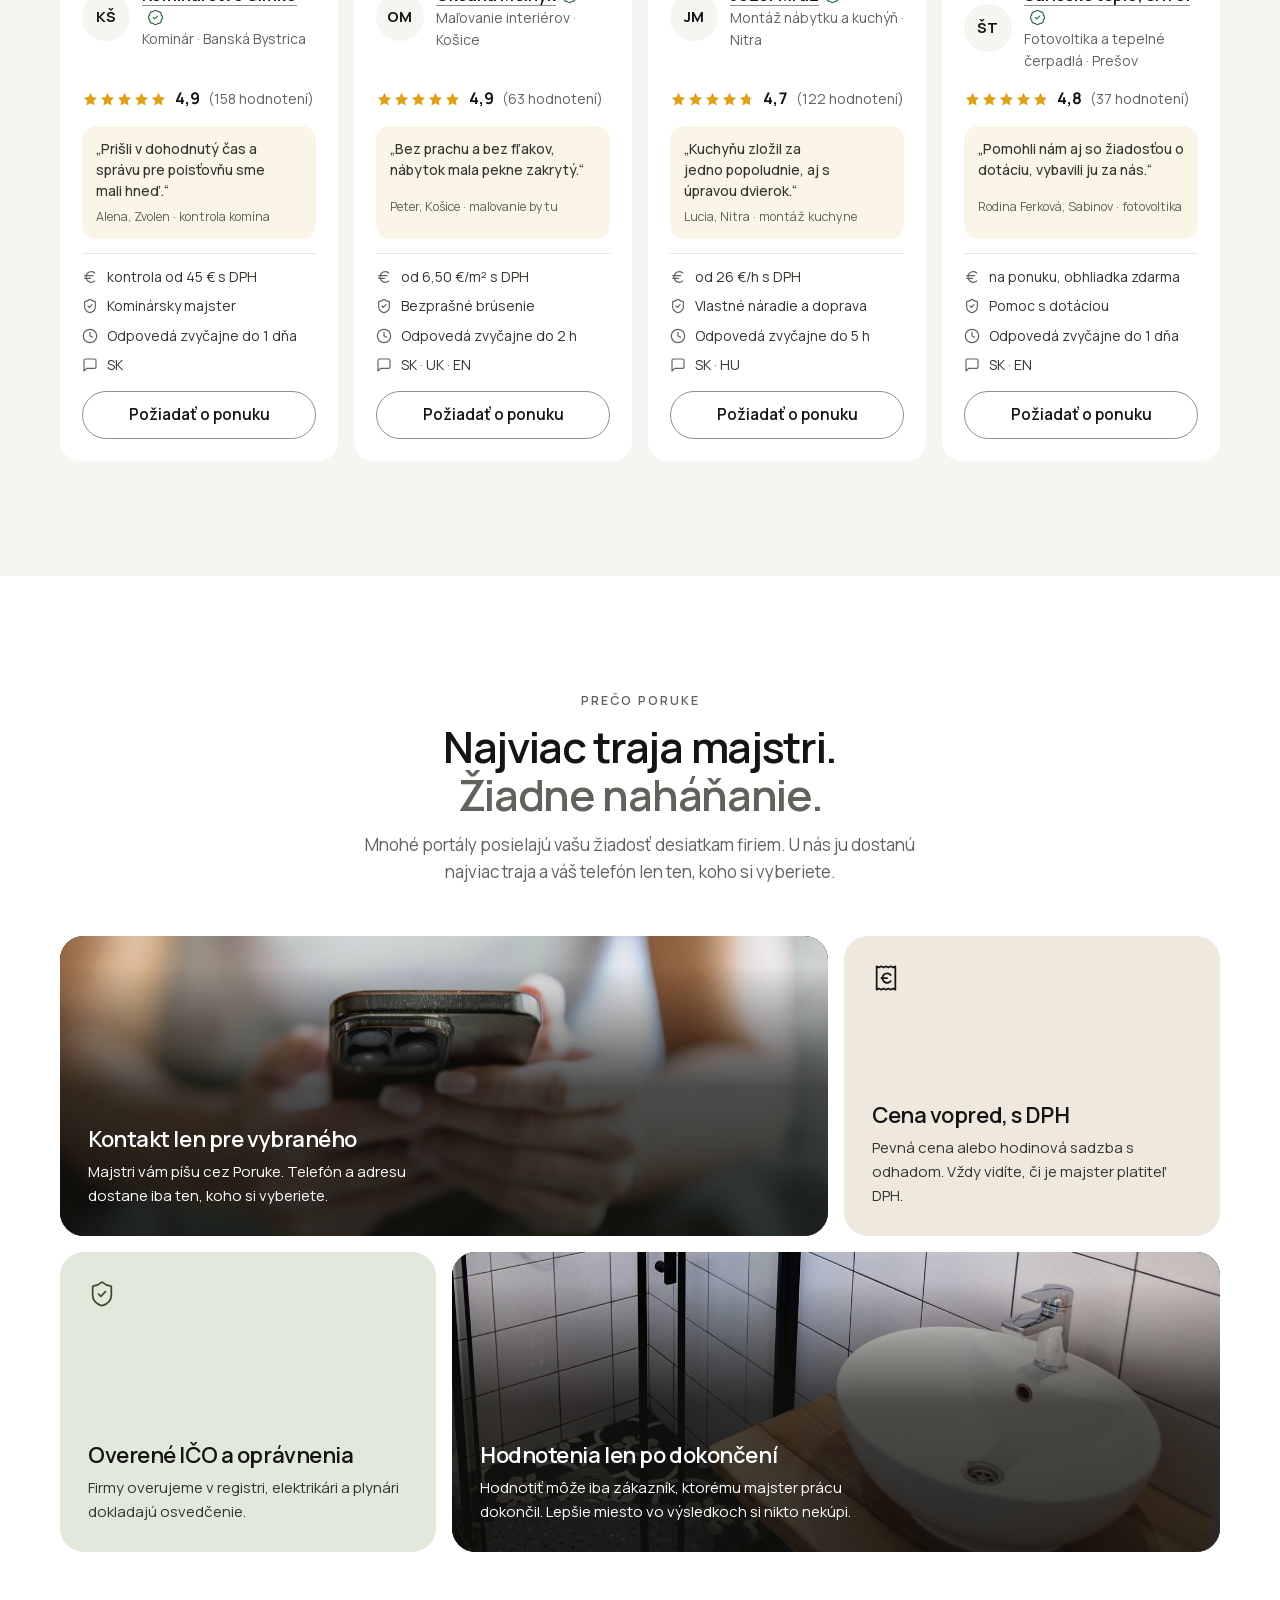
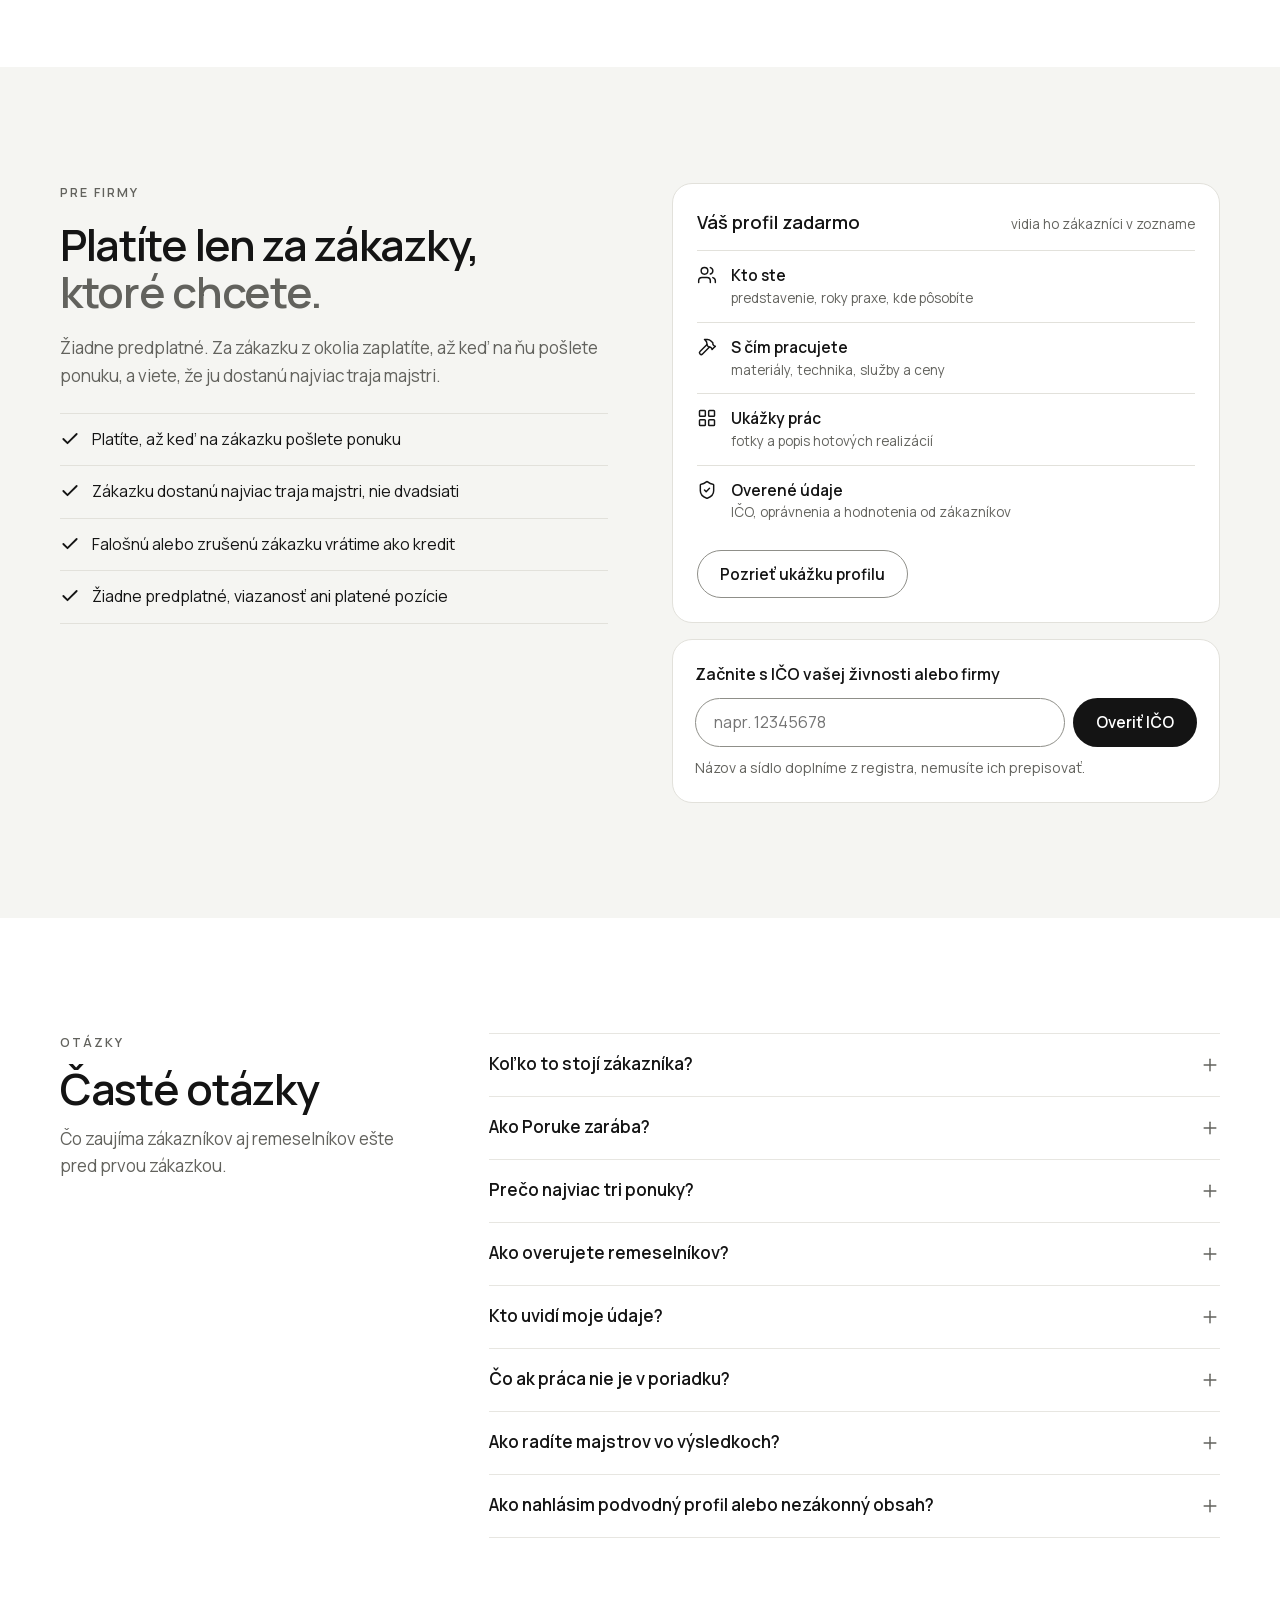
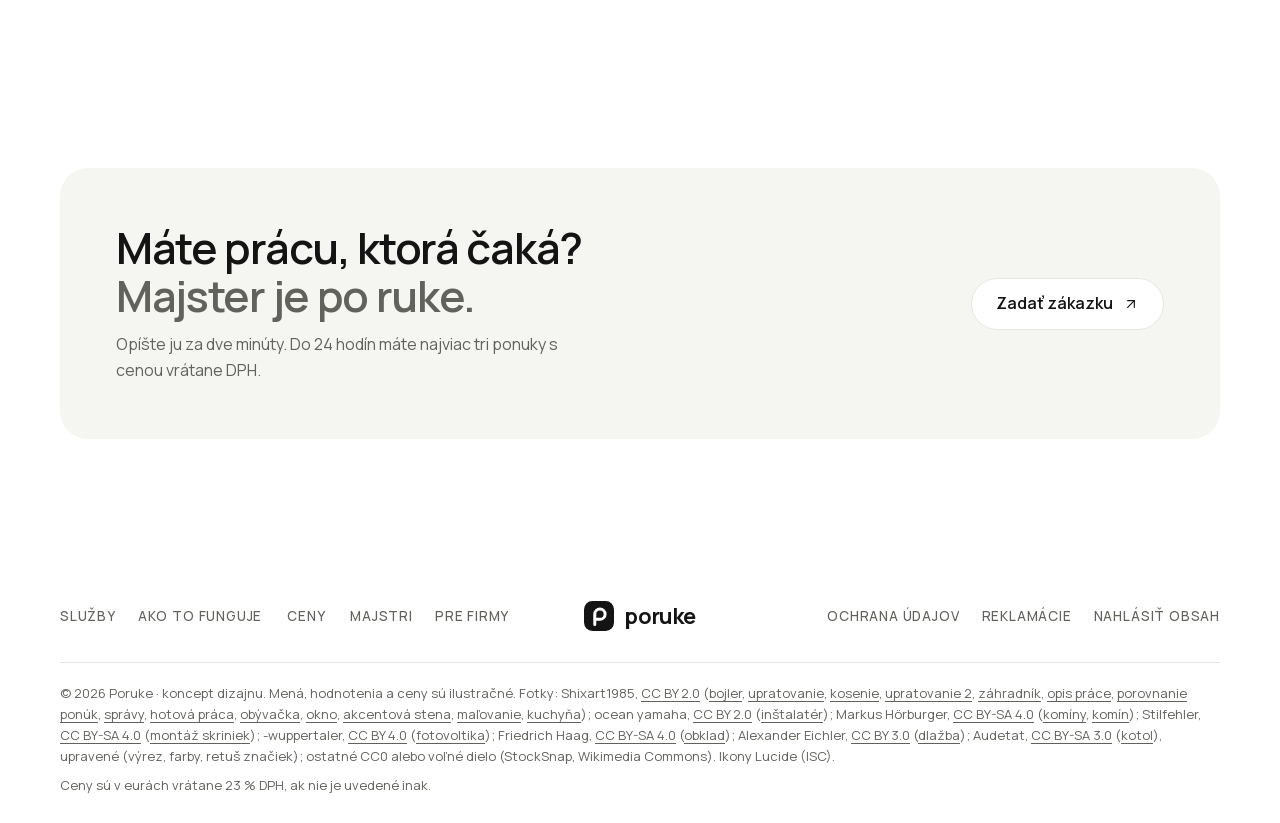
==== commit c4d3061e: "Karty majstrov: avatar vždy hore, služby bez sivého pásu po skoku z menu Co-Authored-By: Claude Opus" ====
--- a/index.html
+++ b/index.html
@@ -322,7 +322,8 @@
 .dx-list{list-style:none;margin:0;padding:0;display:grid;grid-template-columns:repeat(4, minmax(0,1fr));gap:16px}
 .biz{position:relative;display:flex;flex-direction:column;gap:14px;min-width:0;padding:20px;border:1px solid var(--line);border-radius:20px;background:var(--surface);transition:border-color .15s, box-shadow .2s}
 @media (hover: hover){ .biz:hover{border-color:#D3D1CA;box-shadow:var(--shadow-card)} }
-.biz-head{display:flex;gap:12px;align-items:center;min-width:0}
+/* avatar vždy hore: pri zalomenom „remeslo · obec“ je v rade kariet v rovnakej výške */
+.biz-head{display:flex;gap:12px;align-items:flex-start;min-width:0}
 .biz .ava{width:52px;height:52px;font-size:16px;background:var(--tb);color:color-mix(in srgb, var(--ti) 70%, #000)}
 .biz-main{min-width:0;display:grid;gap:2px}
 .biz h3{font-weight:600;font-size:16.5px;line-height:1.3;letter-spacing:-.01em;overflow-wrap:anywhere}
@@ -2536,7 +2537,8 @@
      (žiadne prebliknutie, rýchle LCP). V mriežkach sa vynára každá položka zvlášť, s malým odstupom. */
   // príprava až vo voľnej chvíli po načítaní: nebrzdí prvé vykreslenie, skryje len to, čo je pod okrajom obrazovky
   const setupReveal = () => {
-    const GROUPS = ['.guar', '.strip-track', '.dir', '.zig', '.projects', '.pros', '.bento', '.faq'];
+    // .dir nie: čiary medzi bunkami tvorí sivé pozadie mriežky, pod skrytými bunkami by presvitalo ako sivý blok
+    const GROUPS = ['.guar', '.strip-track', '.zig', '.projects', '.pros', '.bento', '.faq'];
     const isGroup = el => GROUPS.some(g => el.matches(g));
     // vodorovne posuvný pás (mobil) sa vynorí ako celok, nie po kartách pri potiahnutí prstom
     const scrollsX = g => g.scrollWidth > g.clientWidth + 1 && /auto|scroll/.test(getComputedStyle(g).overflowX);
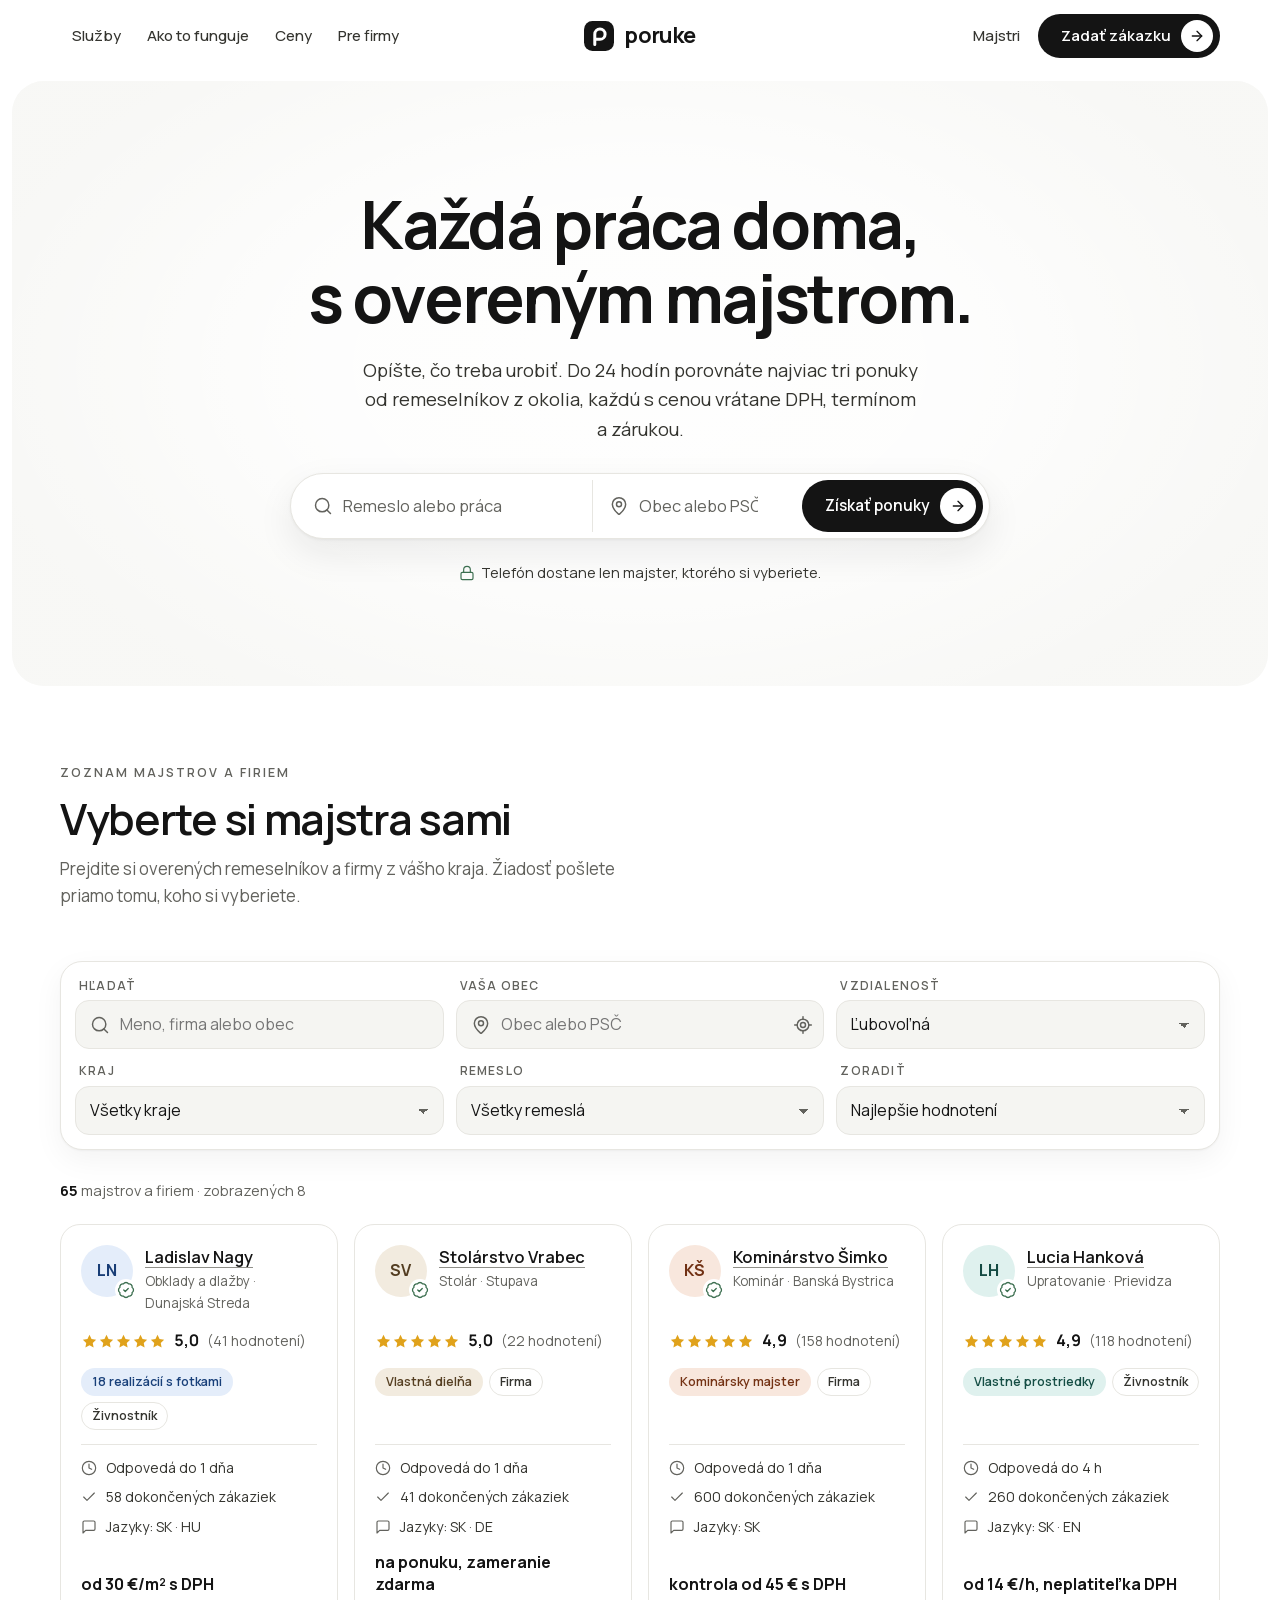
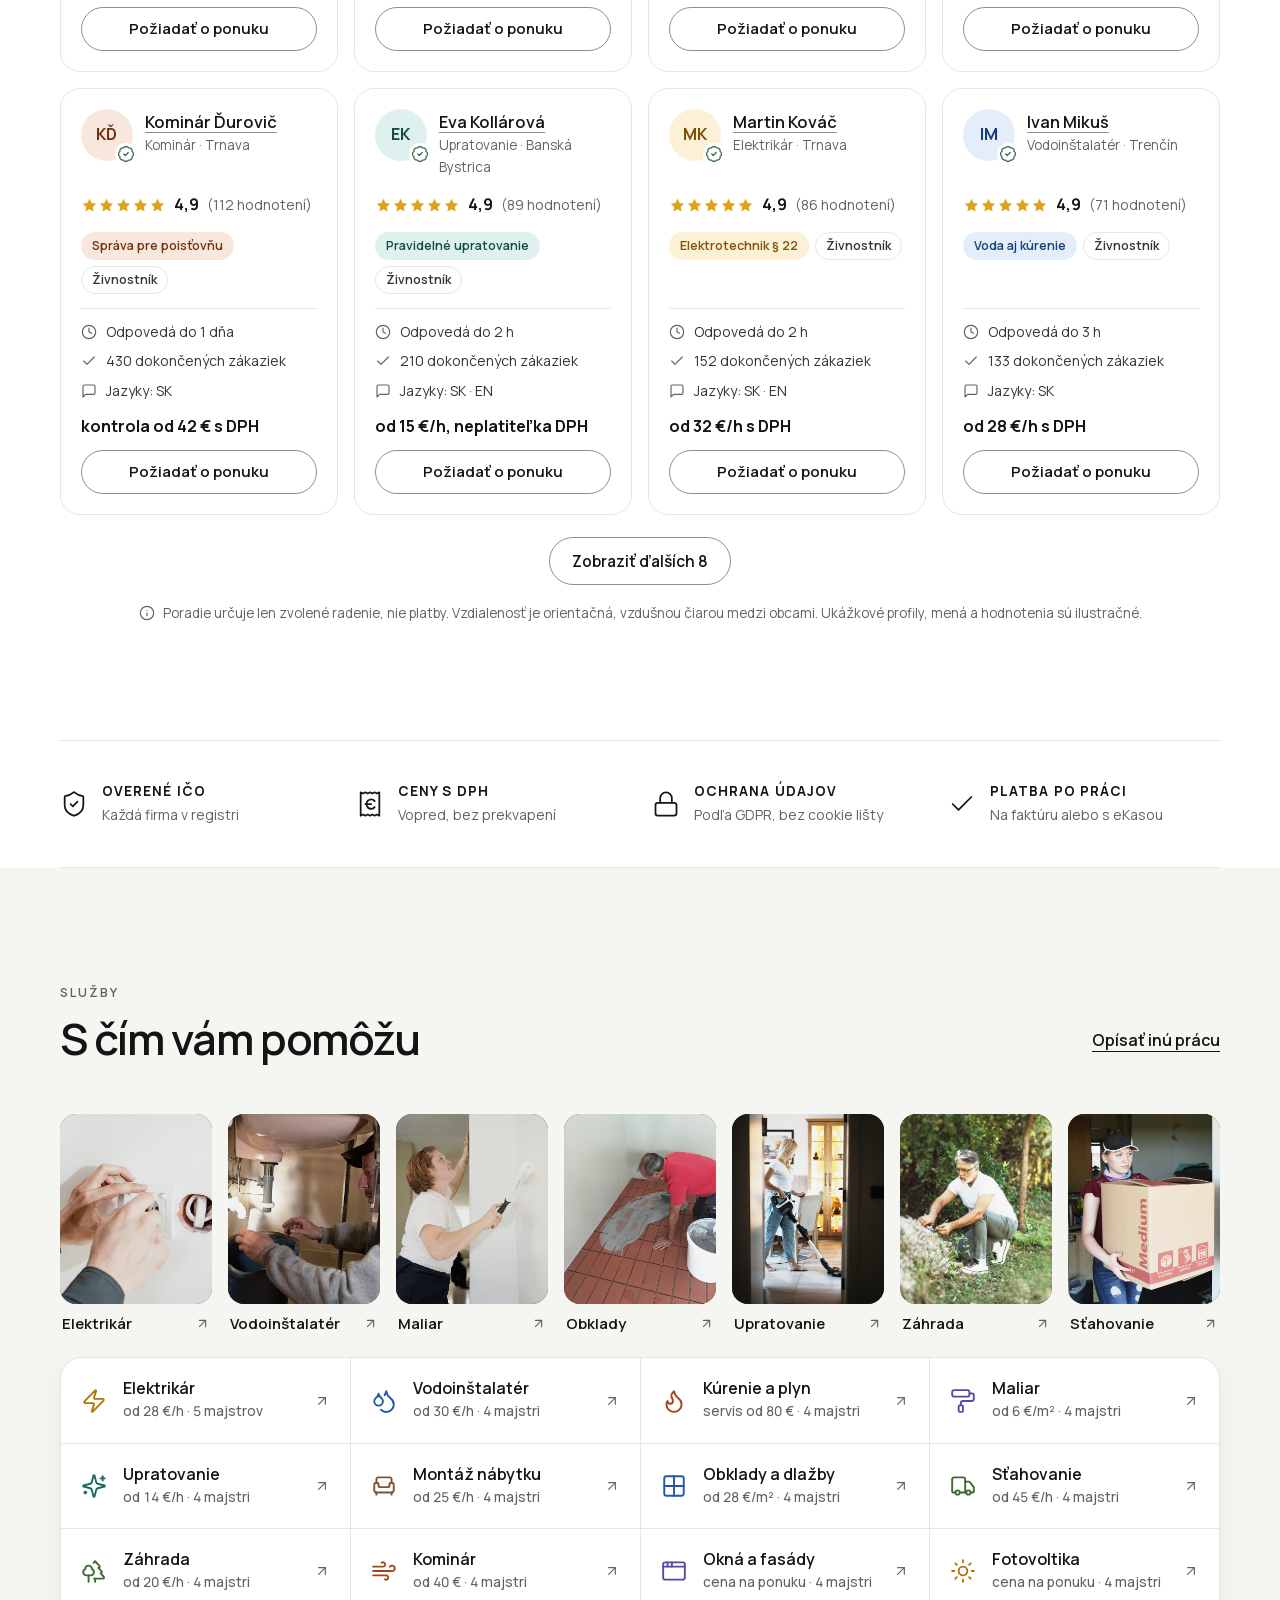
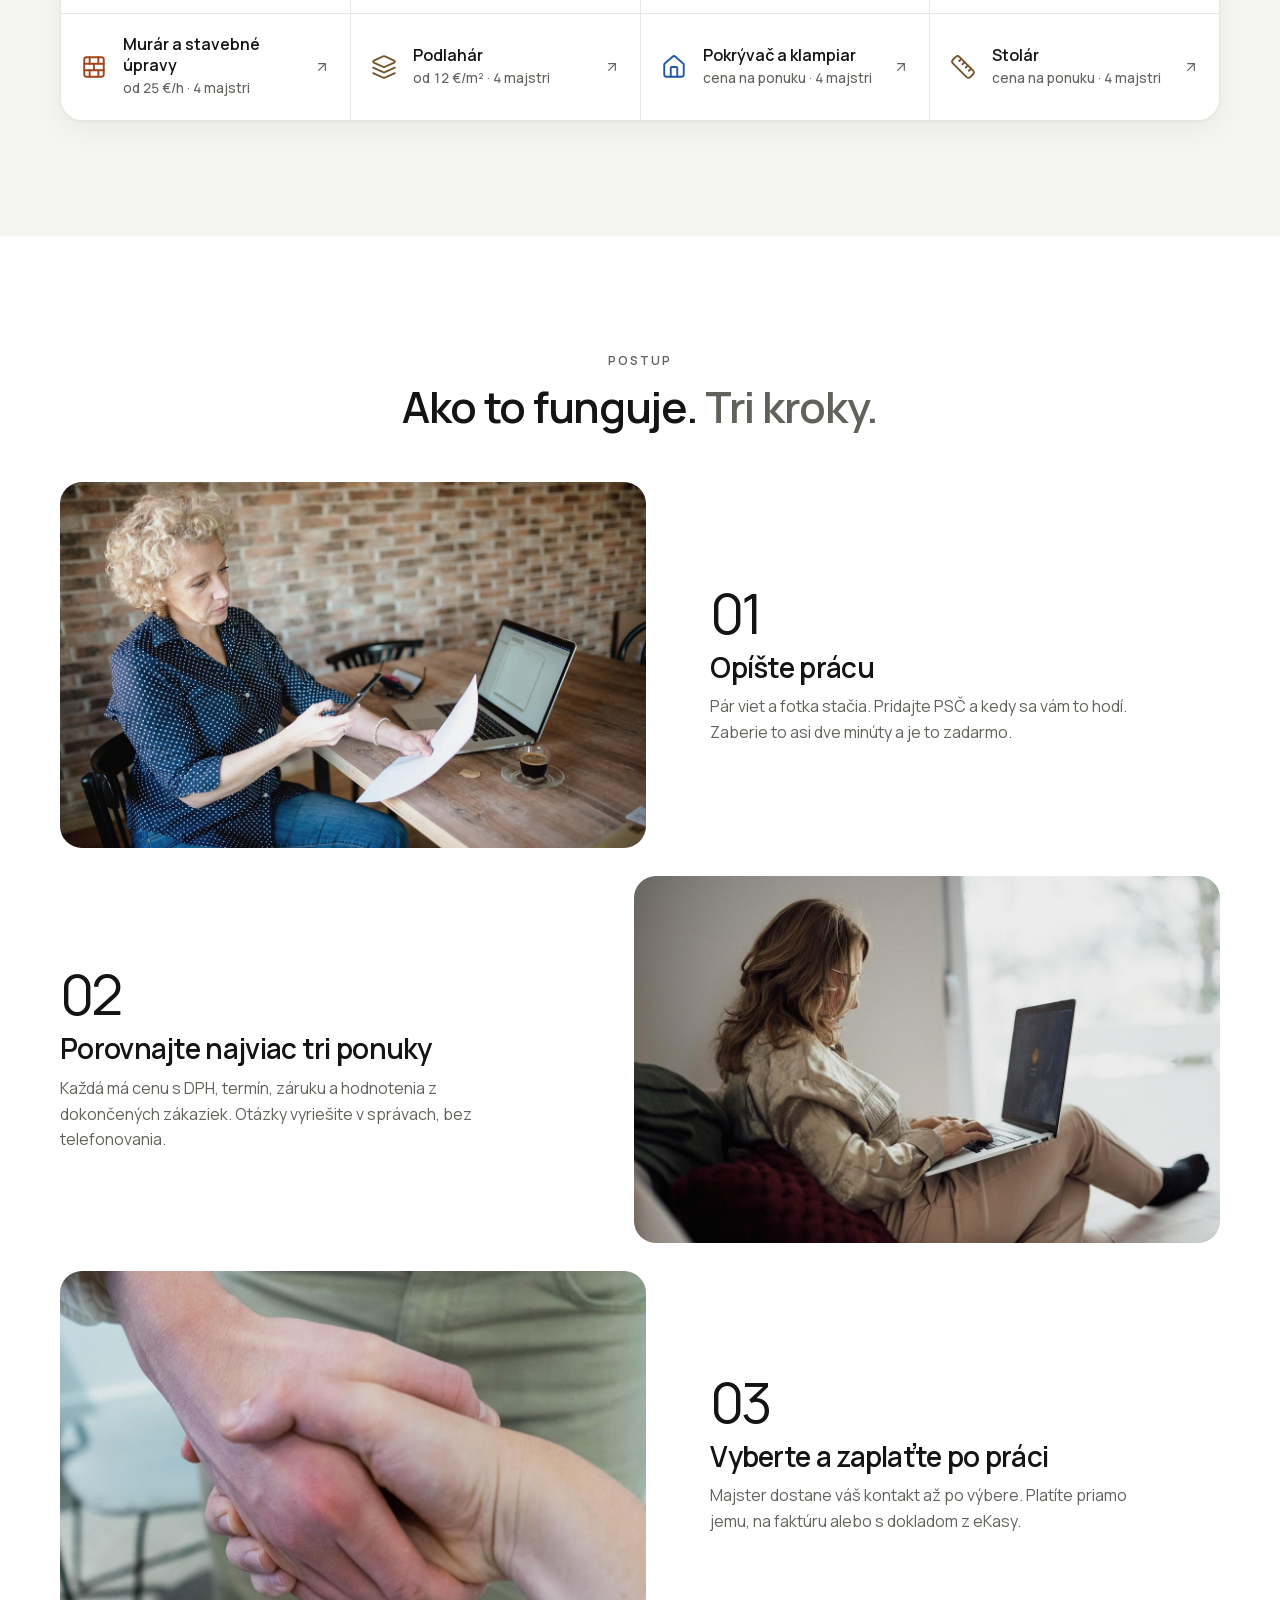
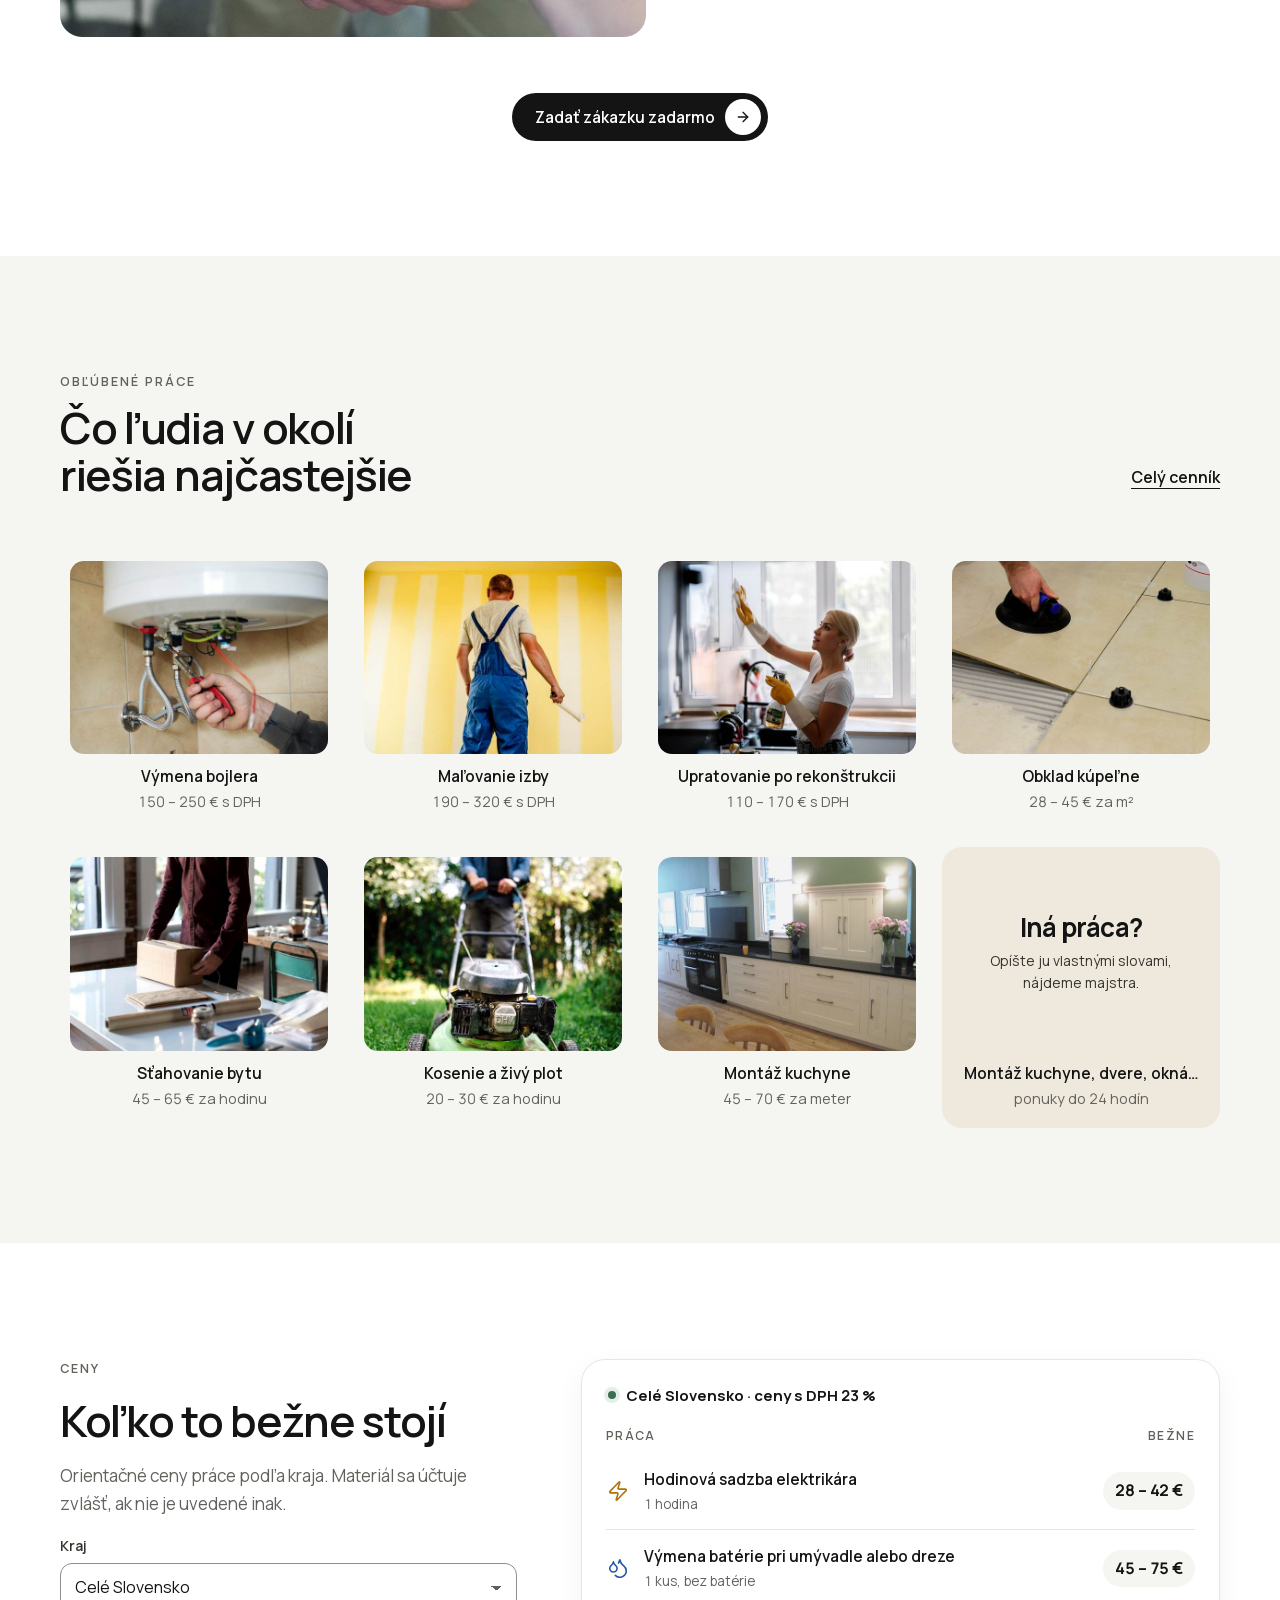
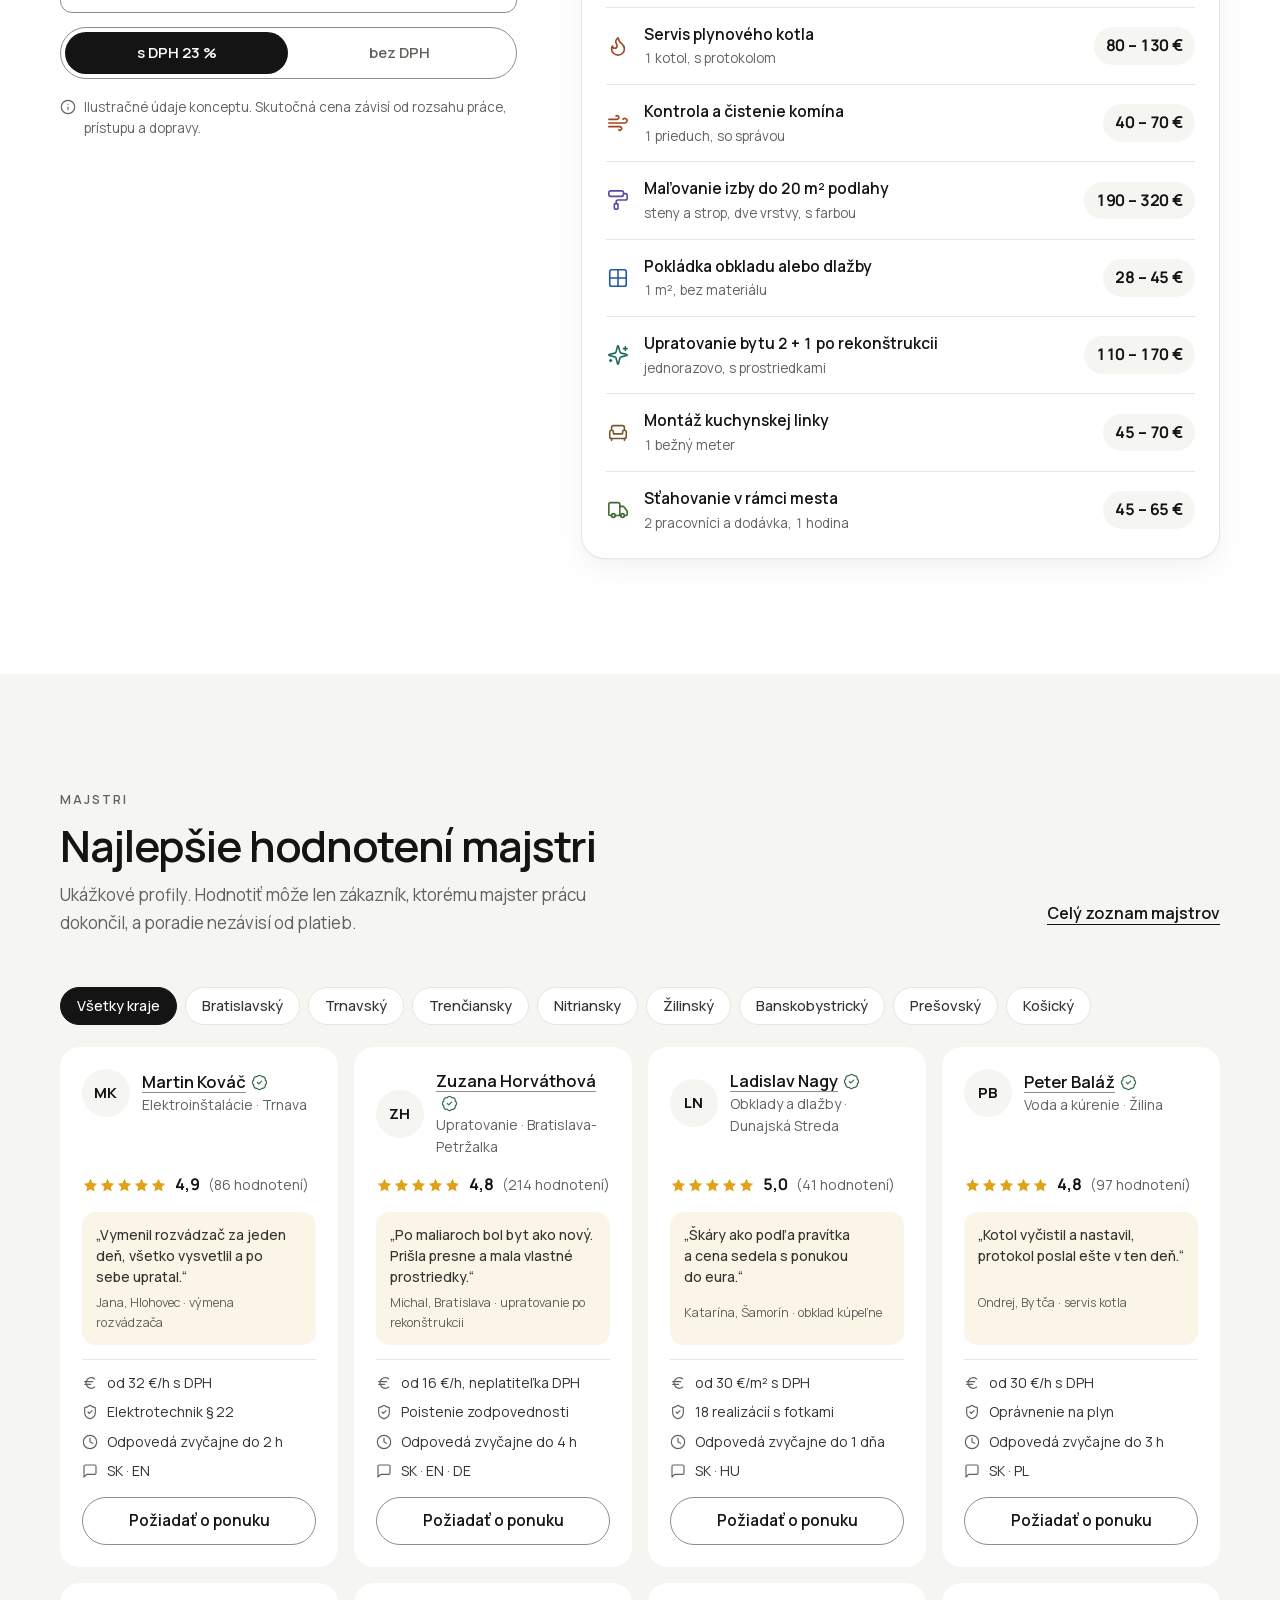
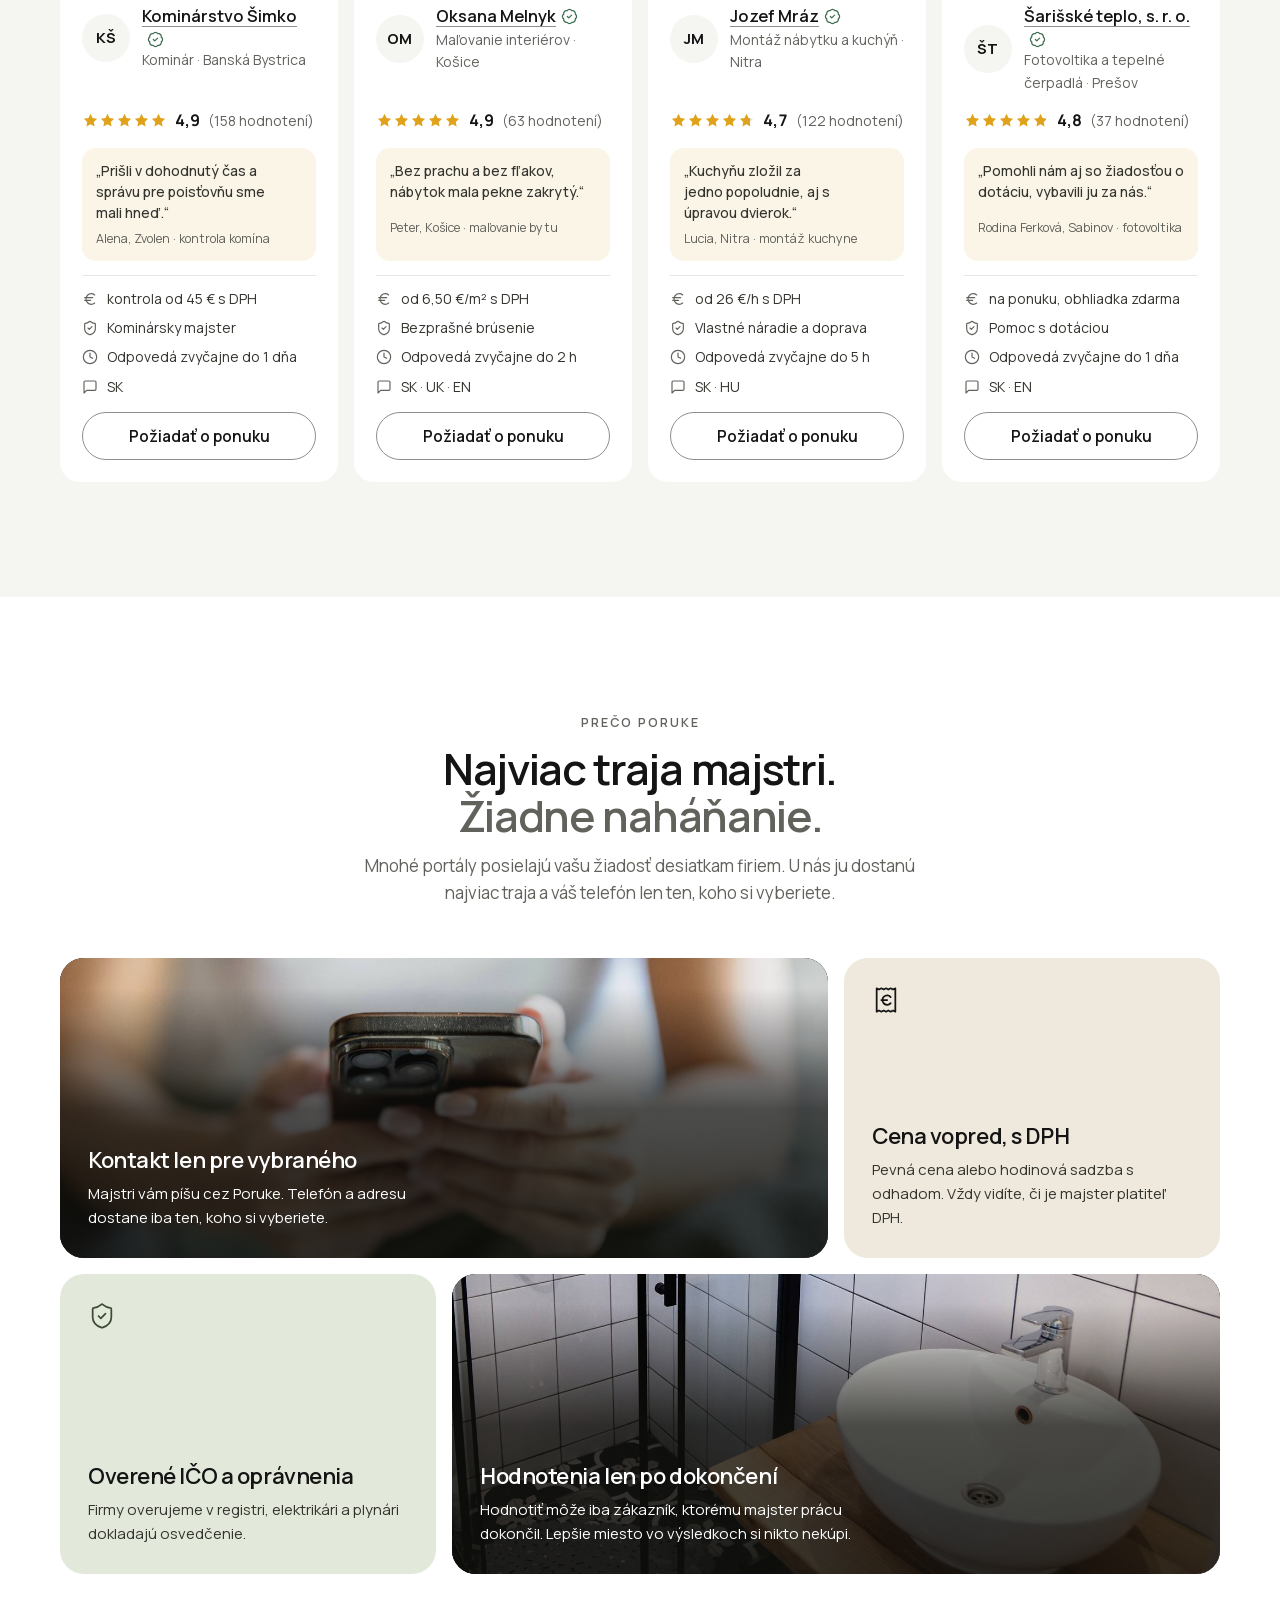
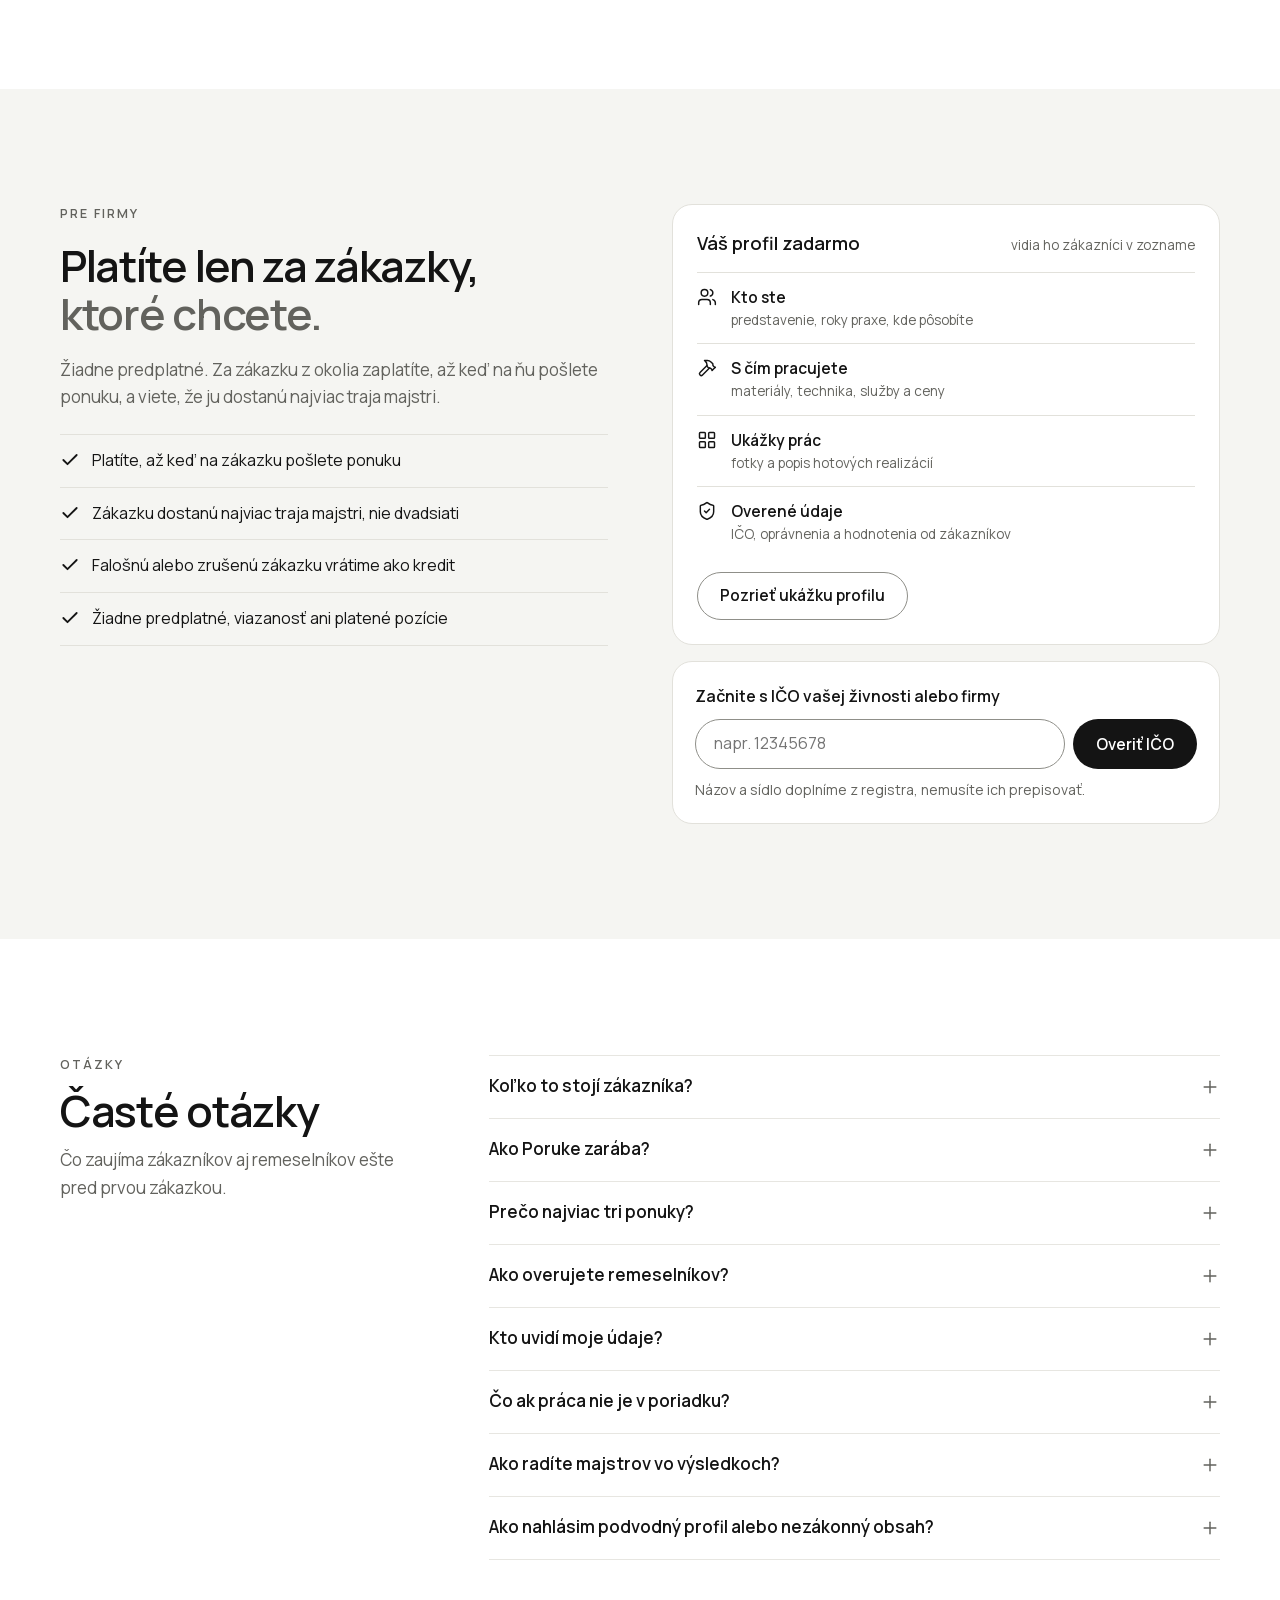
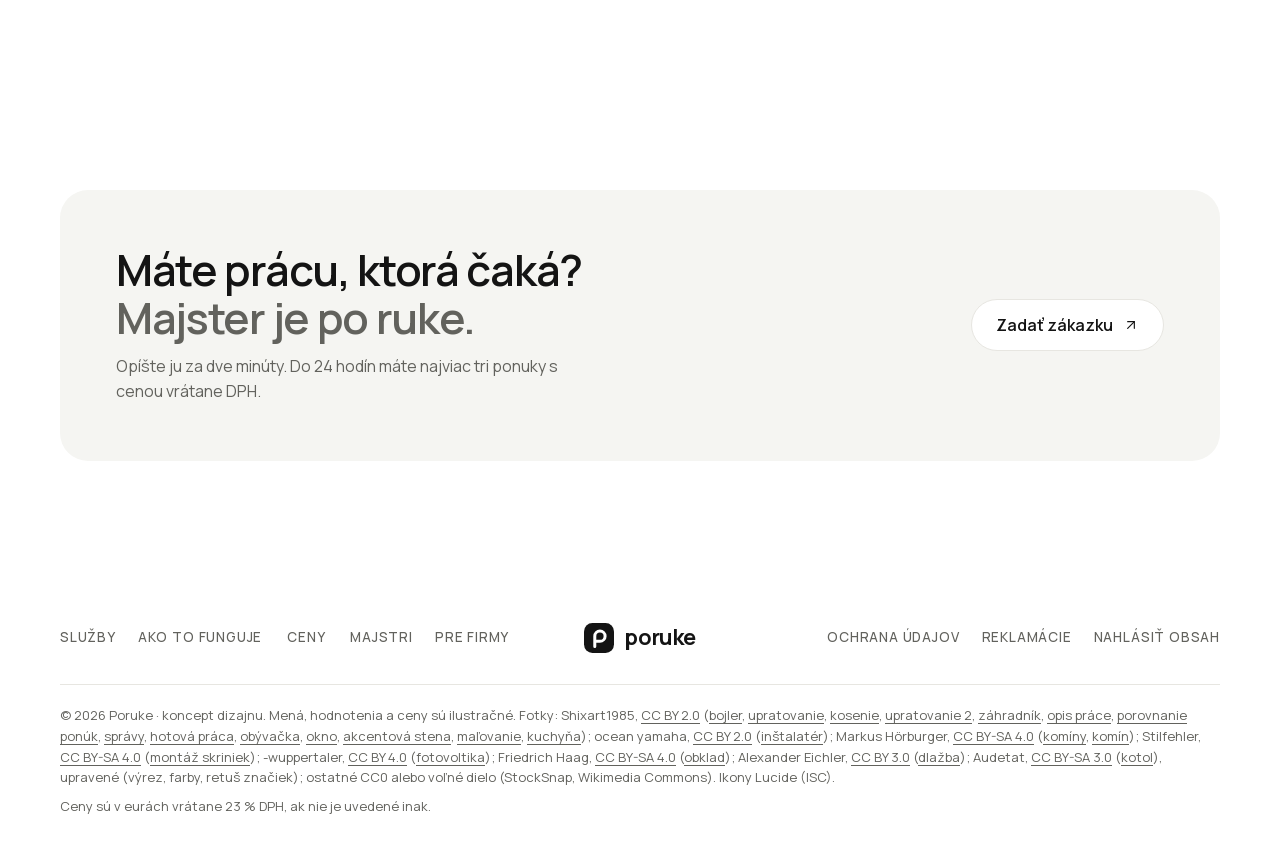
==== commit 21581770: "Karty majstrov: hodnotenie, štítky, údaje a tlačidlo v rade v jednej línii CSS subgrid: časti karty " ====
--- a/index.html
+++ b/index.html
@@ -321,6 +321,13 @@
 /* Karty majstrov: 4 / 3 / 2 / 1 v rade, rovnaká výška v rade, tlačidlo vždy dole */
 .dx-list{list-style:none;margin:0;padding:0;display:grid;grid-template-columns:repeat(4, minmax(0,1fr));gap:16px}
 .biz{position:relative;display:flex;flex-direction:column;gap:14px;min-width:0;padding:20px;border:1px solid var(--line);border-radius:20px;background:var(--surface);transition:border-color .15s, box-shadow .2s}
+/* Časti karty (hlavička, hodnotenie, štítky, údaje, päta) zdieľajú v rade výšku cez subgrid: zalomená obec
+   alebo štítky v jednej karte posunú hodnotenia a údaje vo všetkých kartách radu rovnako. Päta s tlačidlom dole. */
+@supports (grid-template-rows: subgrid){
+  .biz{display:grid;grid-row:span 5;grid-template-rows:subgrid;row-gap:14px;align-content:start}
+  .biz > :not(.biz-foot){align-self:start} /* nenaťahovať štítky a údaje na výšku najvyššej karty v rade */
+  .biz-foot{align-self:end}
+}
 @media (hover: hover){ .biz:hover{border-color:#D3D1CA;box-shadow:var(--shadow-card)} }
 /* avatar vždy hore: pri zalomenom „remeslo · obec“ je v rade kariet v rovnakej výške */
 .biz-head{display:flex;gap:12px;align-items:flex-start;min-width:0}
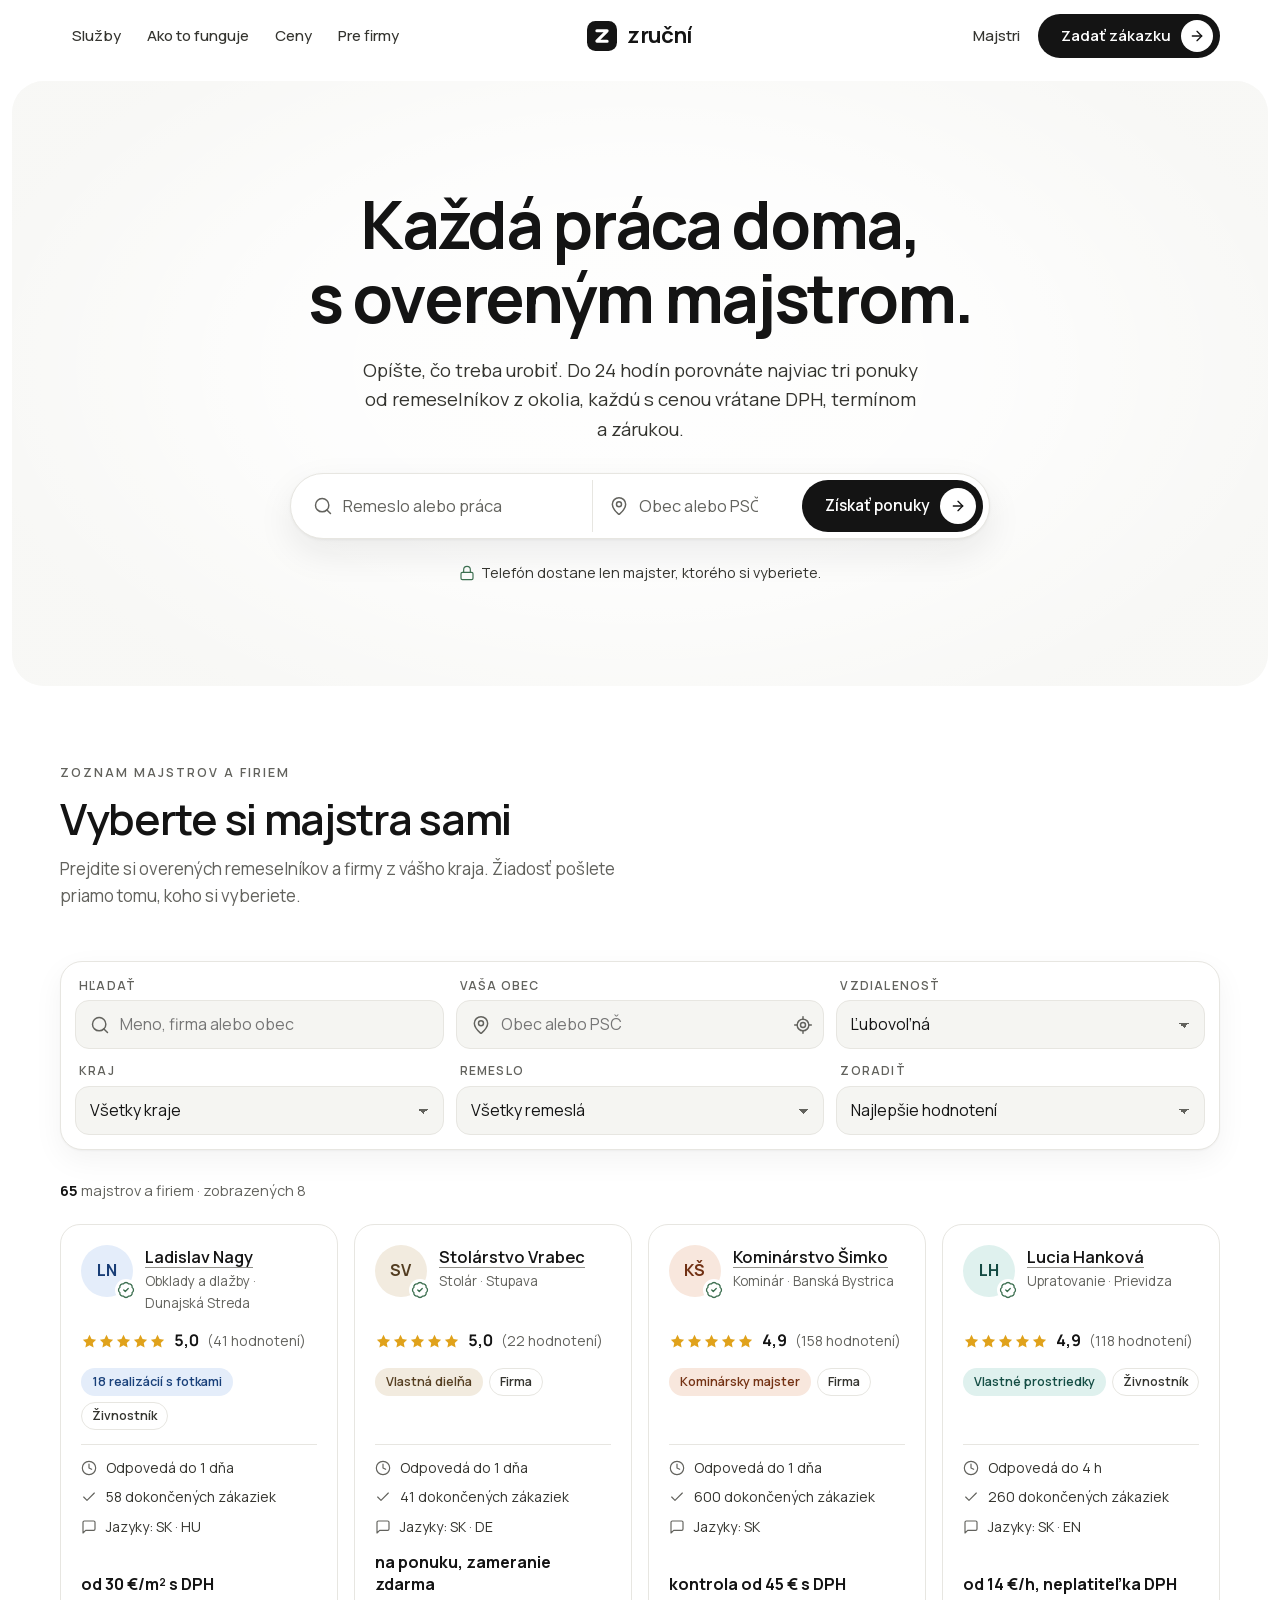
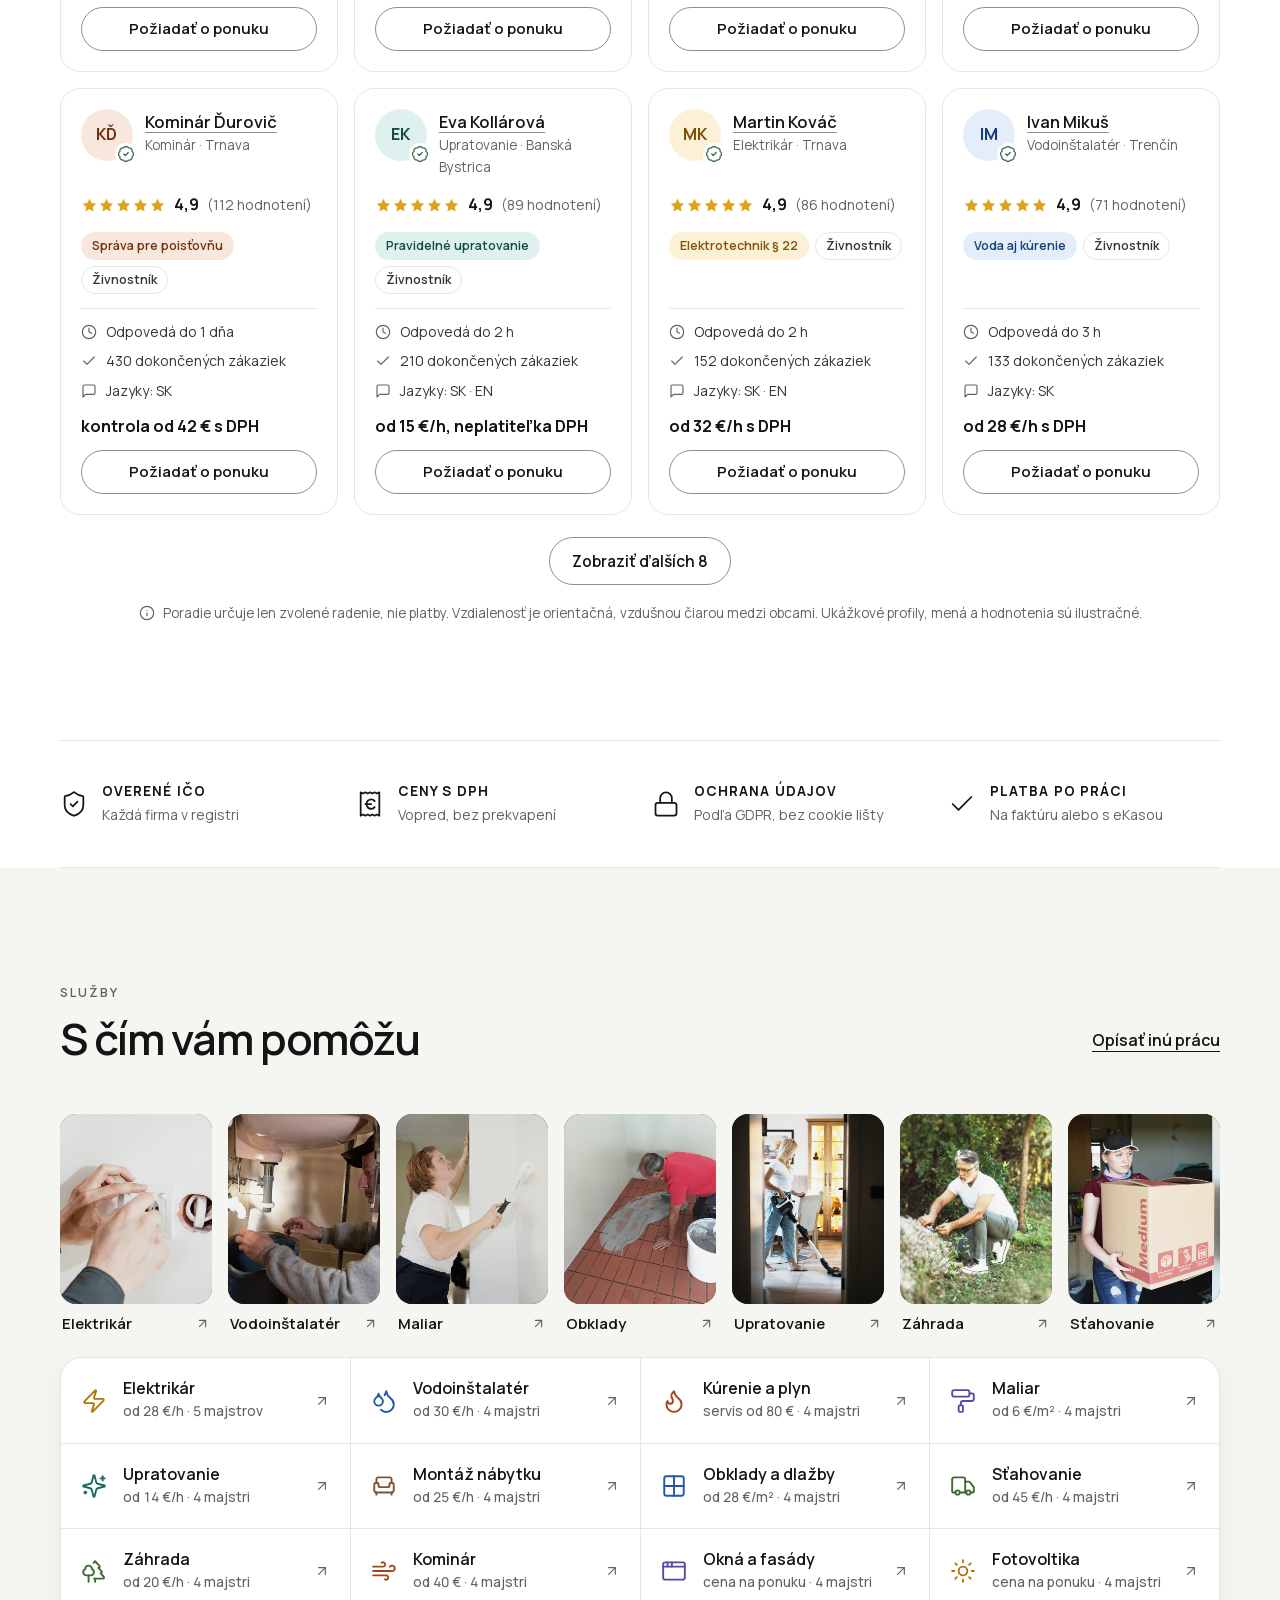
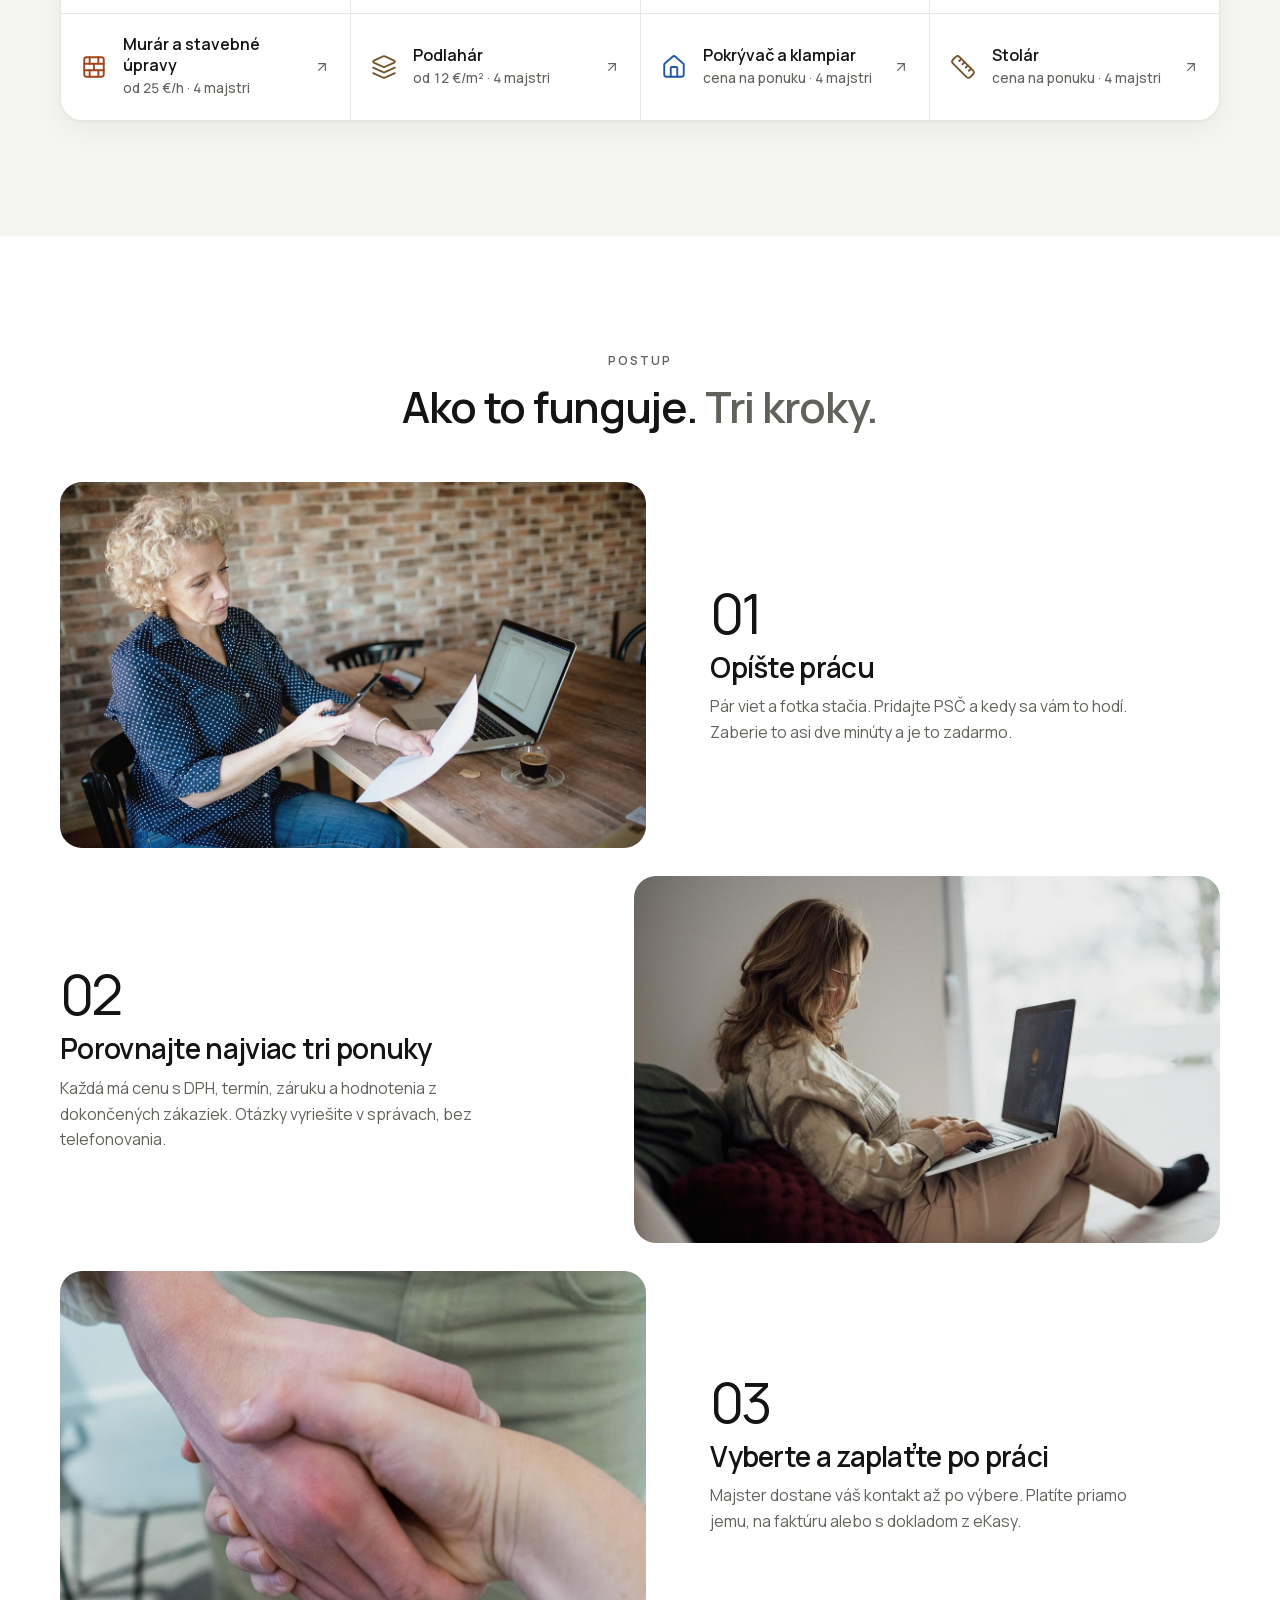
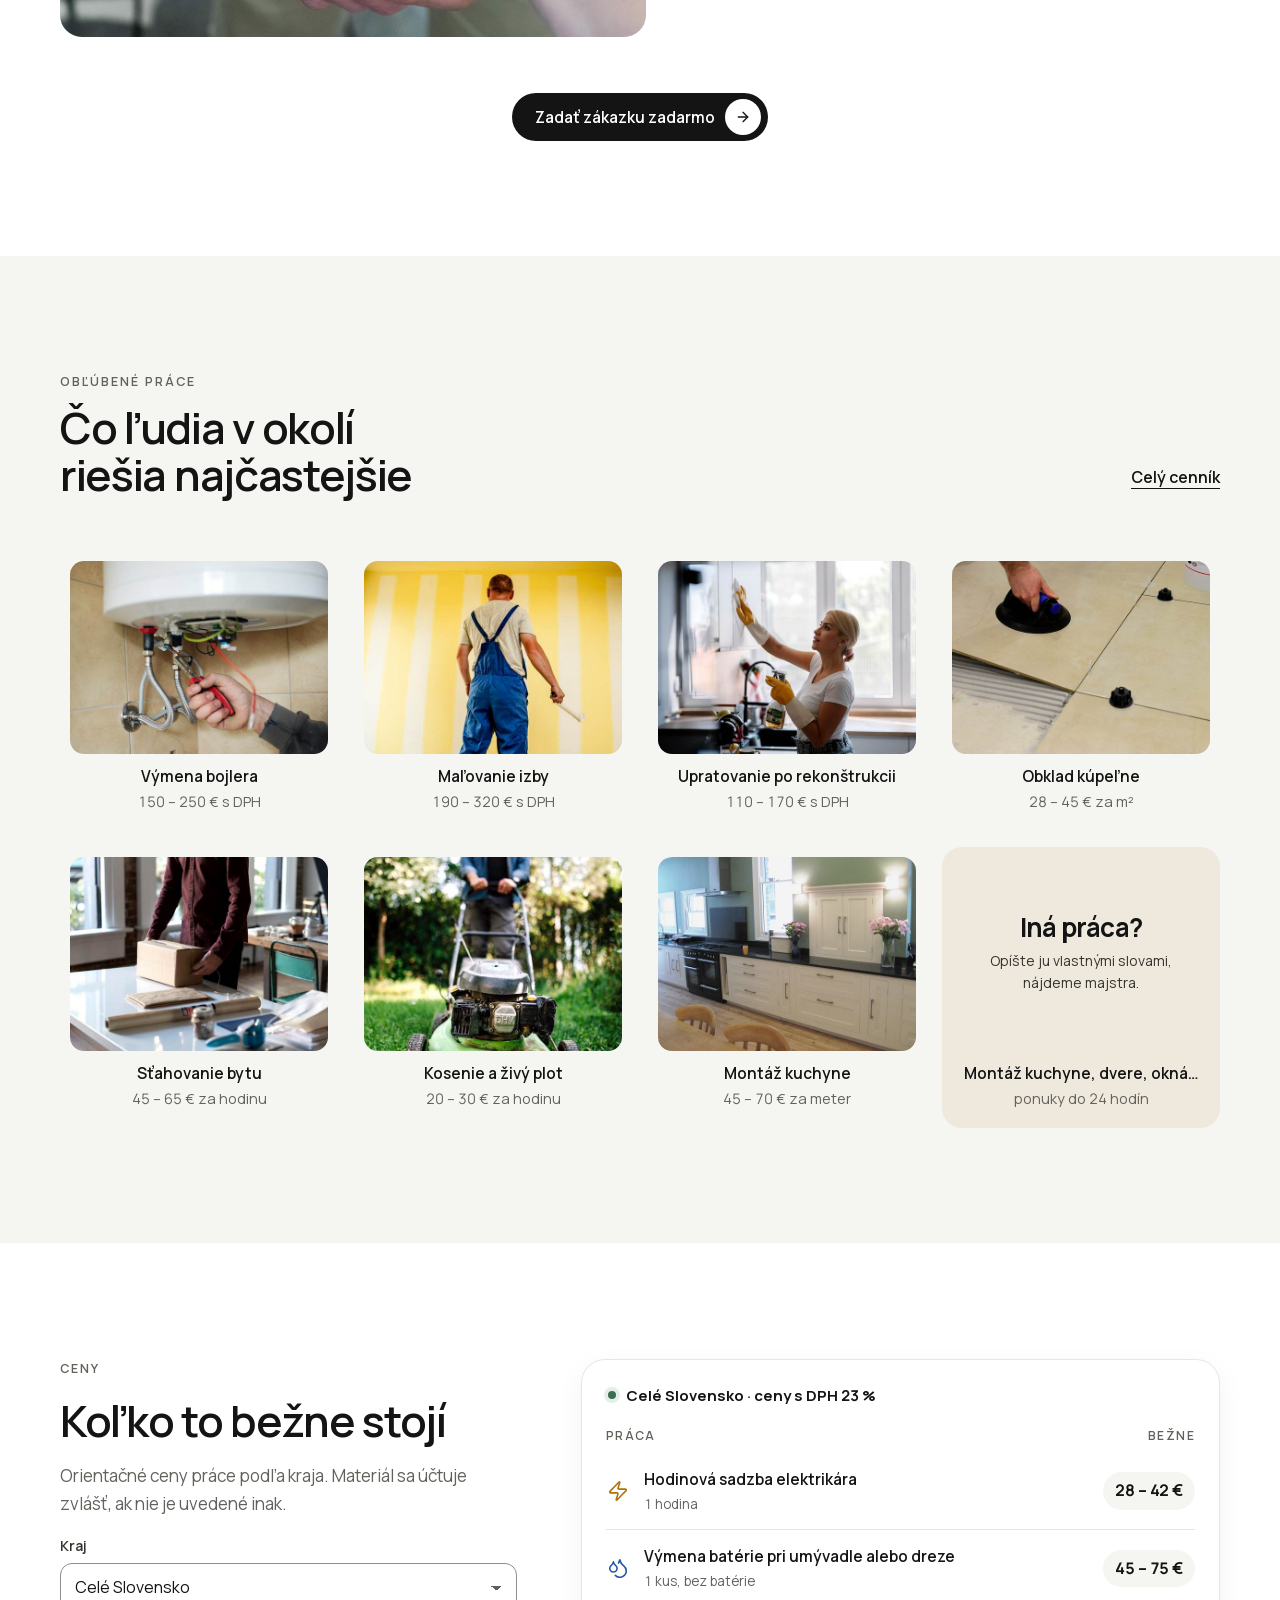
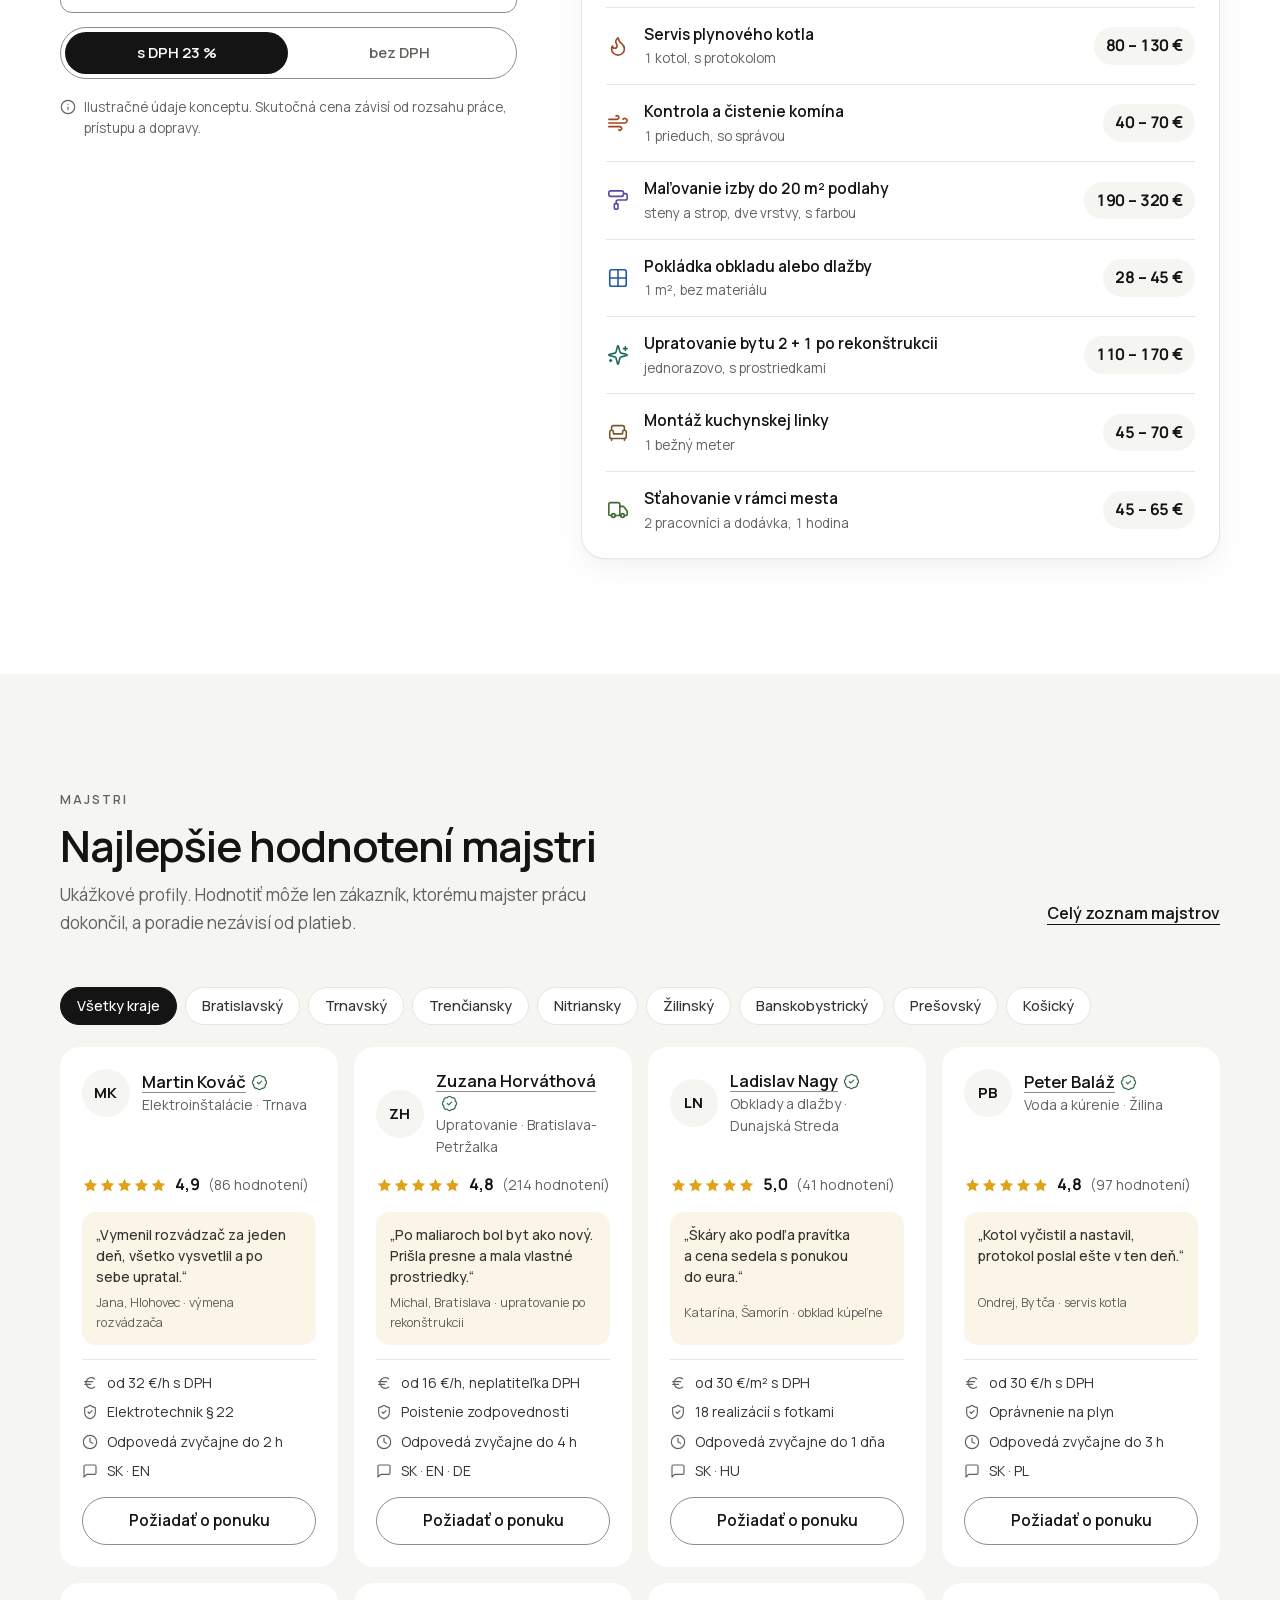
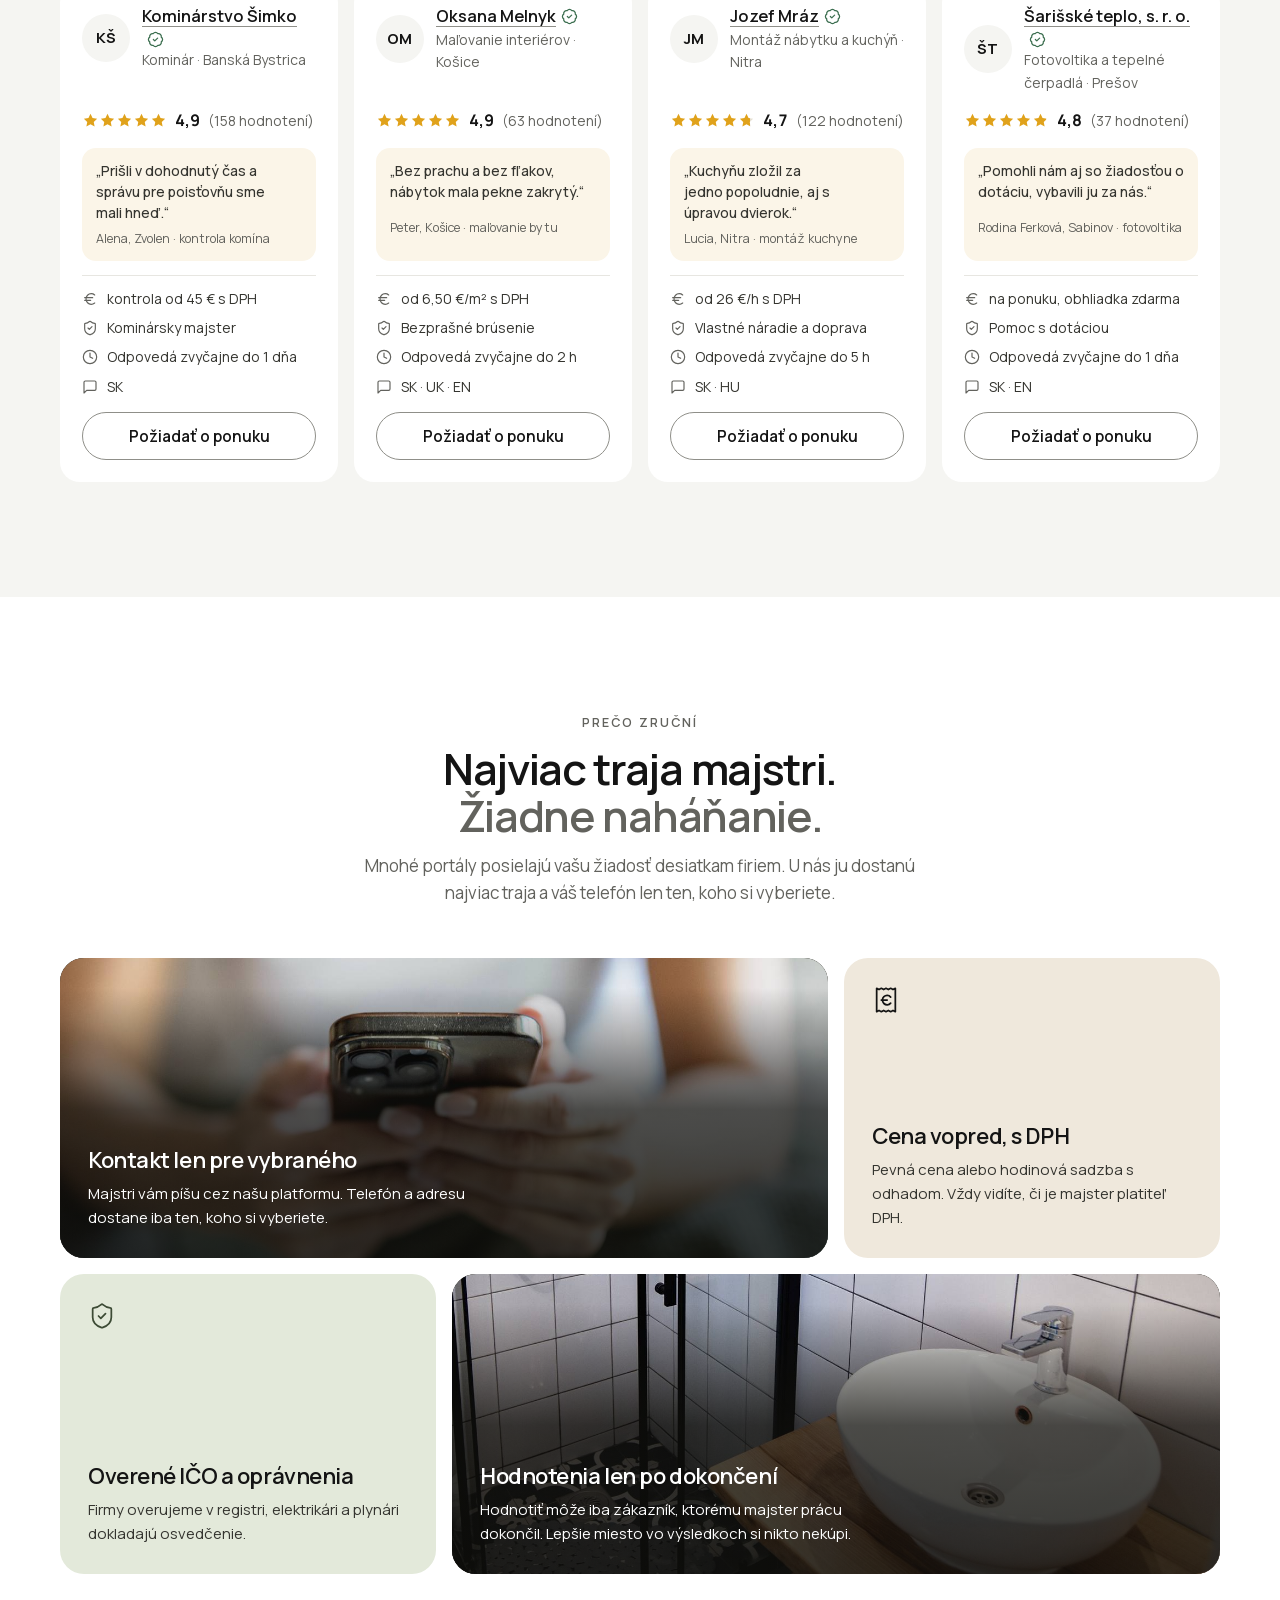
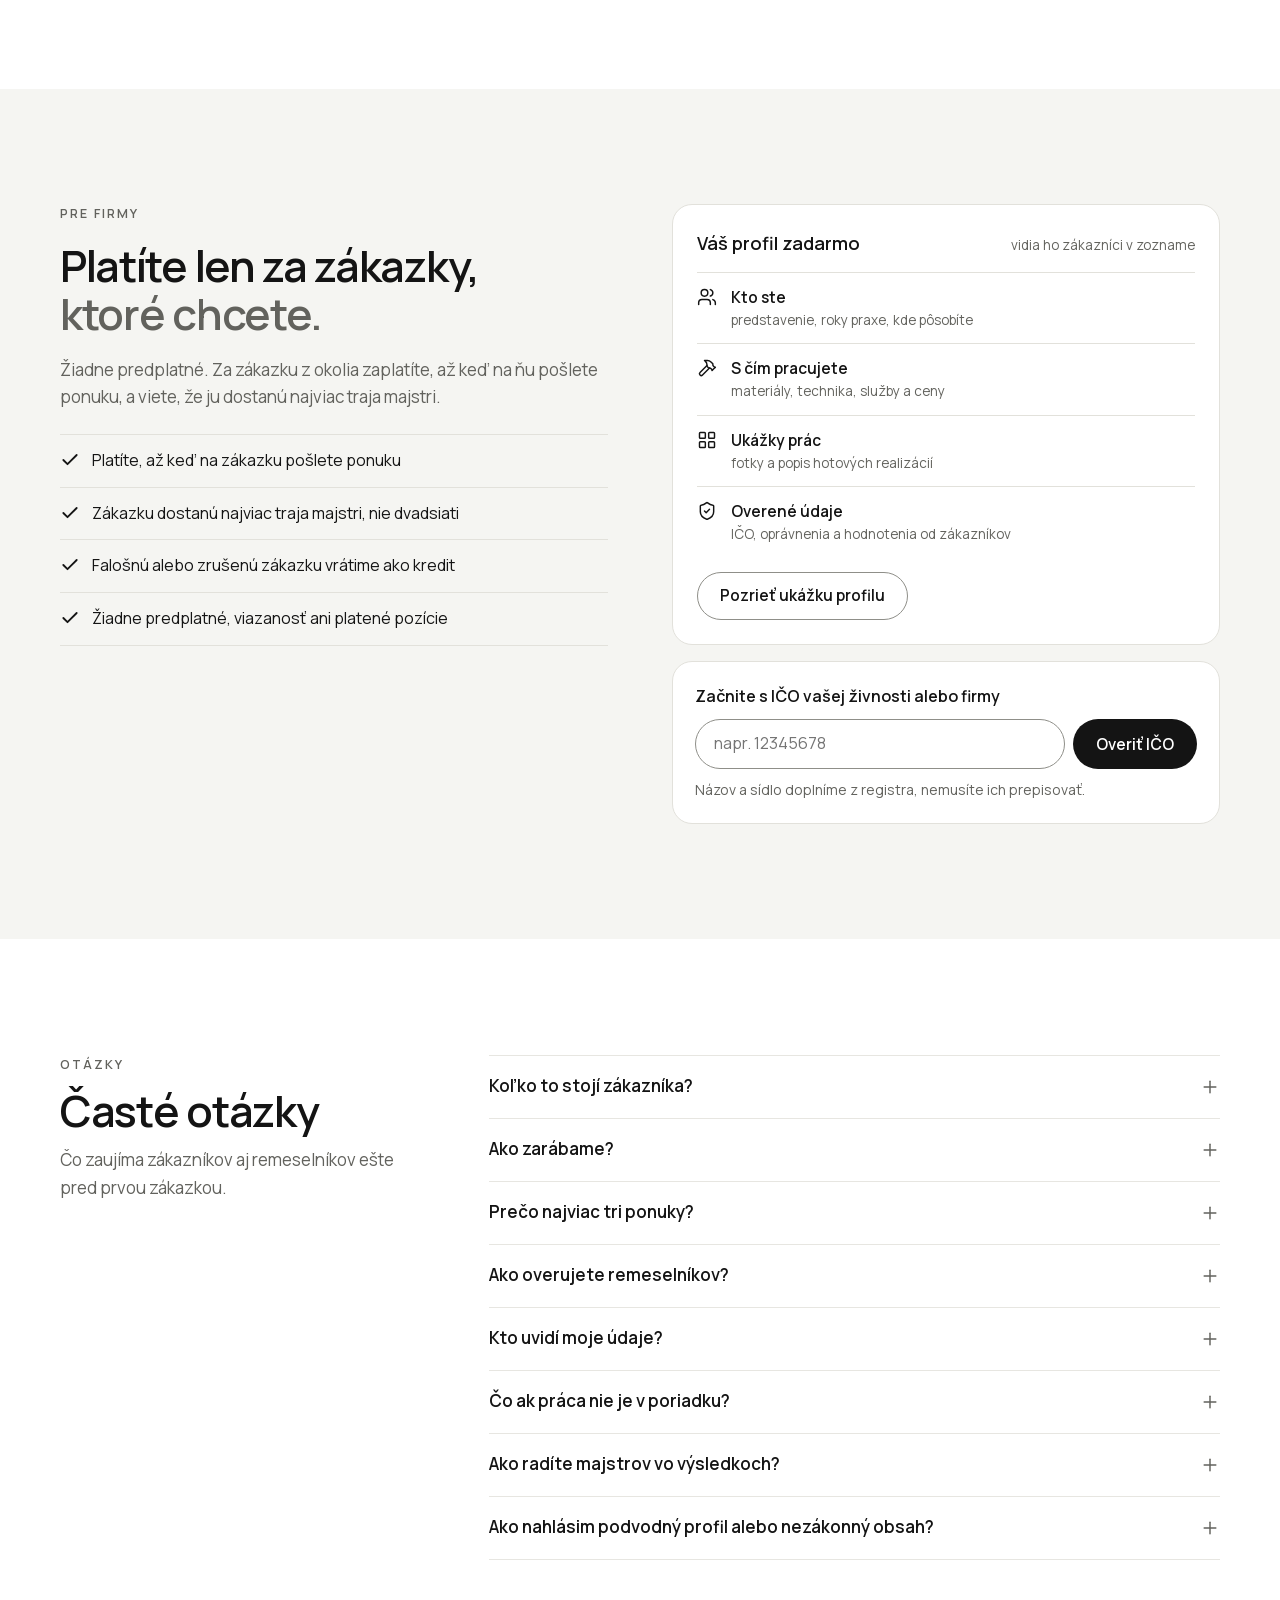
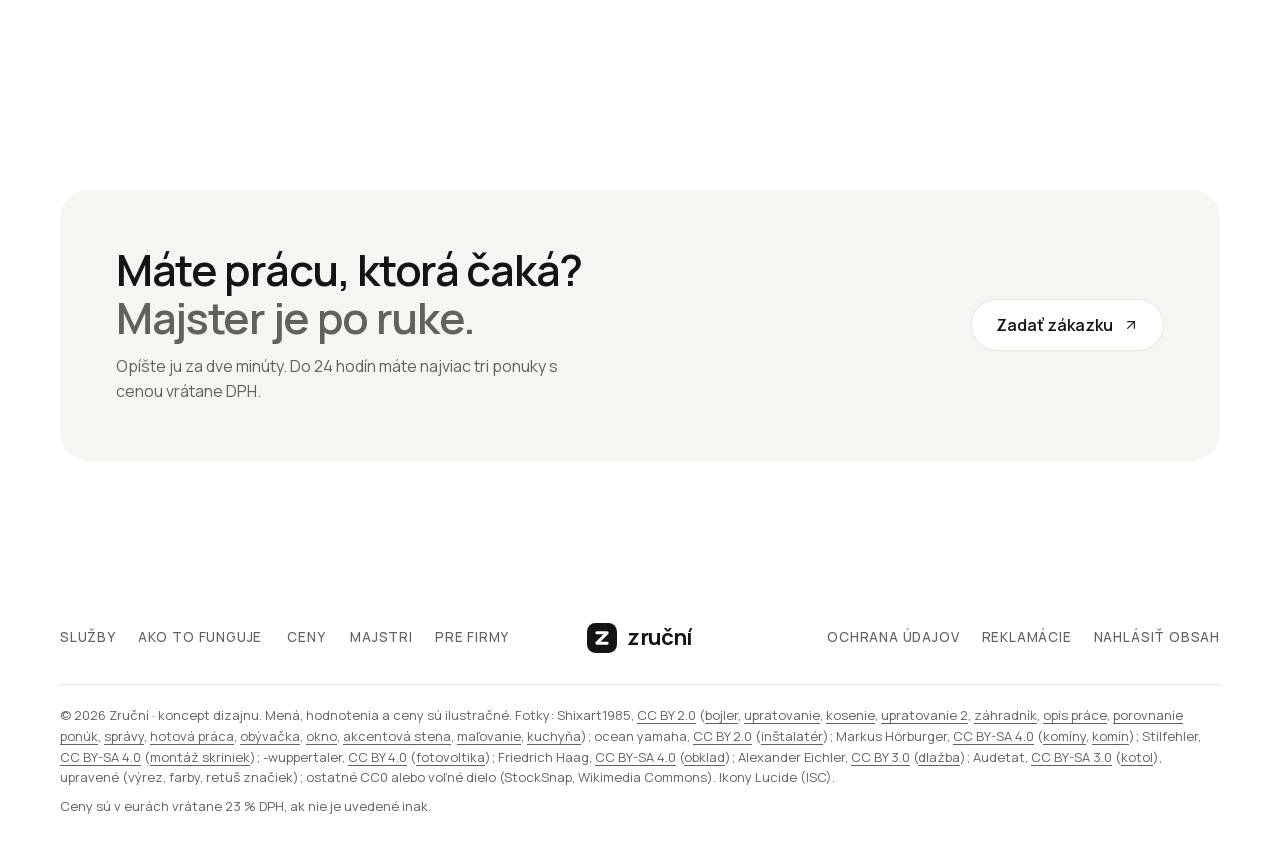
==== commit 73a35360: "Premenovanie značky Poruke → Zruční Logo (biele „z“), favicon, titulok a texty na webe; v profile „O" ====
--- a/index.html
+++ b/index.html
@@ -3,13 +3,13 @@
 <head>
 <meta charset="utf-8">
 <meta name="viewport" content="width=device-width, initial-scale=1, viewport-fit=cover">
-<title>Poruke</title>
+<title>Zruční</title>
 <meta name="claude:viewport-fit-sides" content="cover">
 <meta name="description" content="Overení remeselníci a služby pre domácnosť na Slovensku. Najviac tri ponuky s cenou vrátane DPH, kontakt dostane len majster, ktorého vyberiete.">
 <meta name="theme-color" content="#FFFFFF">
 <meta name="color-scheme" content="only light">
 <script>document.documentElement.classList.add('js')</script>
-<link rel="icon" href="data:image/svg+xml,%3Csvg xmlns='http://www.w3.org/2000/svg' viewBox='0 0 32 32'%3E%3Crect width='32' height='32' rx='9' fill='%23141414'/%3E%3Cpath d='M11.5 25V14a5.5 5.5 0 1 1 5.5 5.5h-5.5' fill='none' stroke='%23fff' stroke-width='3.2' stroke-linecap='round' stroke-linejoin='round'/%3E%3C/svg%3E">
+<link rel="icon" href="data:image/svg+xml,%3Csvg xmlns='http://www.w3.org/2000/svg' viewBox='0 0 32 32'%3E%3Crect width='32' height='32' rx='9' fill='%23141414'/%3E%3Cpath d='M10.5 10.5h11l-11 11h11' fill='none' stroke='%23fff' stroke-width='3.2' stroke-linecap='round' stroke-linejoin='round'/%3E%3C/svg%3E">
 <style>
 /* Layout: pokojný biely web kombinujúci tri referencie (Flowblox, GAZU, produktový web so slúchadlami).
    Logo v strede hlavičky, nadpis pätkové + bezpätkové písmo, oblúk fotiek prác, mozaika výhod,
@@ -241,7 +241,7 @@
 .zig p{color:var(--muted)}
 .zig-cta{display:flex;justify-content:center;margin-top:clamp(36px, 5vw, 56px)}
 
-/* Prečo Poruke: mozaika (Flowblox) */
+/* Prečo Zruční: mozaika (Flowblox) */
 .bento{display:grid;grid-template-columns:repeat(3, minmax(0,1fr));grid-auto-rows:minmax(300px, auto);gap:16px}
 .b{position:relative;isolation:isolate;overflow:hidden;display:grid;align-content:space-between;gap:16px;padding:28px;border-radius:24px;background:var(--bg-alt)}
 .b-2{grid-column:span 2}
@@ -817,9 +817,9 @@
       <a href="#ceny">Ceny</a>
       <a href="#pre-majstrov">Pre firmy</a>
     </nav>
-    <a class="logo" href="#obsah" aria-label="Poruke, na začiatok stránky">
-      <svg class="mark" viewBox="0 0 32 32" aria-hidden="true"><rect width="32" height="32" rx="9"/><path d="M11.5 25V14a5.5 5.5 0 1 1 5.5 5.5h-5.5"/></svg>
-      poruke
+    <a class="logo" href="#obsah" aria-label="Zruční, na začiatok stránky">
+      <svg class="mark" viewBox="0 0 32 32" aria-hidden="true"><rect width="32" height="32" rx="9"/><path d="M10.5 10.5h11l-11 11h11"/></svg>
+      zruční
     </a>
     <div class="top-actions">
       <a class="link" href="#zoznam">Majstri</a>
@@ -1156,13 +1156,13 @@
   <div class="wrap">
     <div class="sec-head center">
       <div>
-        <p class="kicker">Prečo Poruke</p>
+        <p class="kicker">Prečo Zruční</p>
         <h2 class="h2" id="why-title">Najviac traja majstri. <span class="gray">Žiadne naháňanie.</span></h2>
         <p class="sub">Mnohé portály posielajú vašu žiadosť desiatkam firiem. U nás ju dostanú najviac traja a váš telefón len ten, koho si vyberiete.</p>
       </div>
     </div>
     <div class="bento">
-      <article class="b b-photo b-2"><span class="ph ph-preco-kontakt"></span><div><h3>Kontakt len pre vybraného</h3><p>Majstri vám píšu cez Poruke. Telefón a adresu dostane iba ten, koho si vyberiete.</p></div></article>
+      <article class="b b-photo b-2"><span class="ph ph-preco-kontakt"></span><div><h3>Kontakt len pre vybraného</h3><p>Majstri vám píšu cez našu platformu. Telefón a adresu dostane iba ten, koho si vyberiete.</p></div></article>
       <article class="b b-sand"><svg class="ic" aria-hidden="true"><use href="#i-receipt"/></svg><div><h3>Cena vopred, s DPH</h3><p>Pevná cena alebo hodinová sadzba s odhadom. Vždy vidíte, či je majster platiteľ DPH.</p></div></article>
       <article class="b b-sage"><svg class="ic" aria-hidden="true"><use href="#i-shield"/></svg><div><h3>Overené IČO a oprávnenia</h3><p>Firmy overujeme v registri, elektrikári a plynári dokladajú osvedčenie.</p></div></article>
       <article class="b b-photo b-2"><span class="ph ph-preco-hodnotenia"></span><div><h3>Hodnotenia len po dokončení</h3><p>Hodnotiť môže iba zákazník, ktorému majster prácu dokončil. Lepšie miesto vo výsledkoch si nikto nekúpi.</p></div></article>
@@ -1234,7 +1234,7 @@
     </div>
     <div class="faq">
       <details id="faq-cena"><summary>Koľko to stojí zákazníka?<svg class="ic" aria-hidden="true"><use href="#i-plus"/></svg></summary><p>Nič. Zadanie zákazky, porovnanie ponúk aj správy s majstrami sú zadarmo. Za samotnú prácu platíte priamo majstrovi, na faktúru alebo s dokladom z eKasy.</p></details>
-      <details id="faq-zarabanie"><summary>Ako Poruke zarába?<svg class="ic" aria-hidden="true"><use href="#i-plus"/></svg></summary><p>Platia len remeselníci, a to až vtedy, keď na zákazku pošlú ponuku. Cenu vidia vopred podľa veľkosti zákazky, každú zákazku dostanú najviac traja a za falošnú alebo zrušenú zákazku dostanú kredit späť. Lepšie miesto vo výsledkoch sa kúpiť nedá a zákazník neplatí nič.</p></details>
+      <details id="faq-zarabanie"><summary>Ako zarábame?<svg class="ic" aria-hidden="true"><use href="#i-plus"/></svg></summary><p>Platia len remeselníci, a to až vtedy, keď na zákazku pošlú ponuku. Cenu vidia vopred podľa veľkosti zákazky, každú zákazku dostanú najviac traja a za falošnú alebo zrušenú zákazku dostanú kredit späť. Lepšie miesto vo výsledkoch sa kúpiť nedá a zákazník neplatí nič.</p></details>
       <details id="faq-tri"><summary>Prečo najviac tri ponuky?<svg class="ic" aria-hidden="true"><use href="#i-plus"/></svg></summary><p>Aby vás nezahltili telefonáty a aby sa majstrom oplatilo pripraviť poctivú ponuku. Ak vám žiadna nevyhovuje, žiadosť jedným klikom pošleme ďalším trom.</p></details>
       <details id="faq-overenie"><summary>Ako overujete remeselníkov?<svg class="ic" aria-hidden="true"><use href="#i-plus"/></svg></summary><p>IČO a predmet podnikania overujeme v registri právnických osôb a v živnostenskom registri. Pri elektro a plynových prácach chceme platné osvedčenie, pri väčších zákazkách aj poistenie zodpovednosti za škodu. Hodnotiť môže len zákazník, ktorému majster prácu dokončil.</p></details>
       <details id="faq-udaje"><summary>Kto uvidí moje údaje?<svg class="ic" aria-hidden="true"><use href="#i-plus"/></svg></summary><p>Kým si nevyberiete, majstri vidia len obec, opis práce a fotky. Meno, telefón a adresu dostane iba vybraný majster. Údaje spracúvame podľa GDPR a môžete ich kedykoľvek stiahnuť alebo vymazať. Používame len nevyhnutné cookies, preto tu nenájdete cookie lištu.</p></details>
@@ -1271,7 +1271,7 @@
           <li><a href="#pre-majstrov">Pre firmy</a></li>
         </ul>
       </nav>
-      <a class="logo" href="#obsah" aria-label="Poruke, na začiatok stránky"><svg class="mark" viewBox="0 0 32 32" aria-hidden="true"><rect width="32" height="32" rx="9"/><path d="M11.5 25V14a5.5 5.5 0 1 1 5.5 5.5h-5.5"/></svg>poruke</a>
+      <a class="logo" href="#obsah" aria-label="Zruční, na začiatok stránky"><svg class="mark" viewBox="0 0 32 32" aria-hidden="true"><rect width="32" height="32" rx="9"/><path d="M10.5 10.5h11l-11 11h11"/></svg>zruční</a>
       <nav class="foot-r" aria-label="Pravidlá">
         <ul>
           <li><a href="#faq-udaje">Ochrana údajov</a></li>
@@ -1281,7 +1281,7 @@
       </nav>
     </div>
     <div class="foot-bottom">
-      <p>© 2026 Poruke · koncept dizajnu. Mená, hodnotenia a ceny sú ilustračné. Fotky: Shixart1985, <a href="https://creativecommons.org/licenses/by/2.0/" rel="noopener">CC BY 2.0</a> (<a href="https://commons.wikimedia.org/wiki/File:Plumber_with_pliers_fix_wires_of_water_heater_closeup.jpg" rel="noopener">bojler</a>, <a href="https://commons.wikimedia.org/wiki/File:Woman_cleaning_kitchen_cabinets_in_a_bright_home.jpg" rel="noopener">upratovanie</a>, <a href="https://commons.wikimedia.org/wiki/File:Mowing_a_lush_green_lawn_on_a_sunny_day_in_a_residential_garden.jpg" rel="noopener">kosenie</a>, <a href="https://commons.wikimedia.org/wiki/File:Woman_vacuuming_living_room_in_a_cozy_home_setting.jpg" rel="noopener">upratovanie 2</a>, <a href="https://commons.wikimedia.org/wiki/File:Gardening_activity_in_a_lush_backyard_with_a_man_tending_to_plants.jpg" rel="noopener">záhradník</a>, <a href="https://commons.wikimedia.org/wiki/File:Woman_taking_a_picture_of_a_document.jpg" rel="noopener">opis práce</a>, <a href="https://commons.wikimedia.org/wiki/File:Woman_works_on_laptop_while_sitting_on_a_couch_in_a_living_room.jpg" rel="noopener">porovnanie ponúk</a>, <a href="https://commons.wikimedia.org/wiki/File:Person_sitting_indoors_using_a_phone_while_resting_on_a_sofa_in_a_casual_setting_closeup.jpg" rel="noopener">správy</a>, <a href="https://commons.wikimedia.org/wiki/File:Modern_bathroom_design_featuring_shower_enclosure,_circular_mirror,_and_stylish_decor_in_a_small_space_renovation.jpg" rel="noopener">hotová práca</a>, <a href="https://commons.wikimedia.org/wiki/File:Cozy_living_room_with_a_gray_sofa.jpg" rel="noopener">obývačka</a>, <a href="https://commons.wikimedia.org/wiki/File:A_red_window_cleaning_tool_with_a_blue_accent_is_positioned_on_a_windowsill.jpg" rel="noopener">okno</a>, <a href="https://commons.wikimedia.org/wiki/File:Stylish_bedroom_interior_featuring_a_unique_headboard_design_with_geometric_patterns_and_elegant_bedding_decor.jpg" rel="noopener">akcentová stena</a>, <a href="https://commons.wikimedia.org/wiki/File:Room_in_renovation_with_partially_painted_wall_and_painting_supplies.jpg" rel="noopener">maľovanie</a>, <a href="https://commons.wikimedia.org/wiki/File:Modern_kitchen_with_simple_design_and_natural_light_during_daytime.jpg" rel="noopener">kuchyňa</a>); ocean yamaha, <a href="https://creativecommons.org/licenses/by/2.0/" rel="noopener">CC BY 2.0</a> (<a href="https://commons.wikimedia.org/wiki/File:Plumber_at_work_2010_USA.jpg" rel="noopener">inštalatér</a>); Markus Hörburger, <a href="https://creativecommons.org/licenses/by-sa/4.0/" rel="noopener">CC BY-SA 4.0</a> (<a href="https://commons.wikimedia.org/wiki/File:Kaminsanierung_nachher_3.jpg" rel="noopener">komíny</a>, <a href="https://commons.wikimedia.org/wiki/File:Kaminsanierung_nachher_1.jpg" rel="noopener">komín</a>); Stilfehler, <a href="https://creativecommons.org/licenses/by-sa/4.0/" rel="noopener">CC BY-SA 4.0</a> (<a href="https://commons.wikimedia.org/wiki/File:Sektion_47_Inch_Corner_Cabinet_Installation_1.jpg" rel="noopener">montáž skriniek</a>); -wuppertaler, <a href="https://creativecommons.org/licenses/by/4.0/" rel="noopener">CC BY 4.0</a> (<a href="https://commons.wikimedia.org/wiki/File:GER_Schwindegg,_Herzog-Albrecht-Stra%C3%9Fe_0005.jpg" rel="noopener">fotovoltika</a>); Friedrich Haag, <a href="https://creativecommons.org/licenses/by-sa/4.0/" rel="noopener">CC BY-SA 4.0</a> (<a href="https://commons.wikimedia.org/wiki/File:004_2011_08_04_Badezimmer_und_Toiletten.jpg" rel="noopener">obklad</a>); Alexander Eichler, <a href="https://creativecommons.org/licenses/by/3.0/" rel="noopener">CC BY 3.0</a> (<a href="https://commons.wikimedia.org/wiki/File:Gro%C3%9Fformate_-_Verlegung_Donauhalle_Ulm.jpg" rel="noopener">dlažba</a>); Audetat, <a href="https://creativecommons.org/licenses/by-sa/3.0/" rel="noopener">CC BY-SA 3.0</a> (<a href="https://commons.wikimedia.org/wiki/File:ModCon_boiler_system.jpg" rel="noopener">kotol</a>), upravené (výrez, farby, retuš značiek); ostatné CC0 alebo voľné dielo (StockSnap, Wikimedia Commons). Ikony Lucide (ISC).</p>
+      <p>© 2026 Zruční · koncept dizajnu. Mená, hodnotenia a ceny sú ilustračné. Fotky: Shixart1985, <a href="https://creativecommons.org/licenses/by/2.0/" rel="noopener">CC BY 2.0</a> (<a href="https://commons.wikimedia.org/wiki/File:Plumber_with_pliers_fix_wires_of_water_heater_closeup.jpg" rel="noopener">bojler</a>, <a href="https://commons.wikimedia.org/wiki/File:Woman_cleaning_kitchen_cabinets_in_a_bright_home.jpg" rel="noopener">upratovanie</a>, <a href="https://commons.wikimedia.org/wiki/File:Mowing_a_lush_green_lawn_on_a_sunny_day_in_a_residential_garden.jpg" rel="noopener">kosenie</a>, <a href="https://commons.wikimedia.org/wiki/File:Woman_vacuuming_living_room_in_a_cozy_home_setting.jpg" rel="noopener">upratovanie 2</a>, <a href="https://commons.wikimedia.org/wiki/File:Gardening_activity_in_a_lush_backyard_with_a_man_tending_to_plants.jpg" rel="noopener">záhradník</a>, <a href="https://commons.wikimedia.org/wiki/File:Woman_taking_a_picture_of_a_document.jpg" rel="noopener">opis práce</a>, <a href="https://commons.wikimedia.org/wiki/File:Woman_works_on_laptop_while_sitting_on_a_couch_in_a_living_room.jpg" rel="noopener">porovnanie ponúk</a>, <a href="https://commons.wikimedia.org/wiki/File:Person_sitting_indoors_using_a_phone_while_resting_on_a_sofa_in_a_casual_setting_closeup.jpg" rel="noopener">správy</a>, <a href="https://commons.wikimedia.org/wiki/File:Modern_bathroom_design_featuring_shower_enclosure,_circular_mirror,_and_stylish_decor_in_a_small_space_renovation.jpg" rel="noopener">hotová práca</a>, <a href="https://commons.wikimedia.org/wiki/File:Cozy_living_room_with_a_gray_sofa.jpg" rel="noopener">obývačka</a>, <a href="https://commons.wikimedia.org/wiki/File:A_red_window_cleaning_tool_with_a_blue_accent_is_positioned_on_a_windowsill.jpg" rel="noopener">okno</a>, <a href="https://commons.wikimedia.org/wiki/File:Stylish_bedroom_interior_featuring_a_unique_headboard_design_with_geometric_patterns_and_elegant_bedding_decor.jpg" rel="noopener">akcentová stena</a>, <a href="https://commons.wikimedia.org/wiki/File:Room_in_renovation_with_partially_painted_wall_and_painting_supplies.jpg" rel="noopener">maľovanie</a>, <a href="https://commons.wikimedia.org/wiki/File:Modern_kitchen_with_simple_design_and_natural_light_during_daytime.jpg" rel="noopener">kuchyňa</a>); ocean yamaha, <a href="https://creativecommons.org/licenses/by/2.0/" rel="noopener">CC BY 2.0</a> (<a href="https://commons.wikimedia.org/wiki/File:Plumber_at_work_2010_USA.jpg" rel="noopener">inštalatér</a>); Markus Hörburger, <a href="https://creativecommons.org/licenses/by-sa/4.0/" rel="noopener">CC BY-SA 4.0</a> (<a href="https://commons.wikimedia.org/wiki/File:Kaminsanierung_nachher_3.jpg" rel="noopener">komíny</a>, <a href="https://commons.wikimedia.org/wiki/File:Kaminsanierung_nachher_1.jpg" rel="noopener">komín</a>); Stilfehler, <a href="https://creativecommons.org/licenses/by-sa/4.0/" rel="noopener">CC BY-SA 4.0</a> (<a href="https://commons.wikimedia.org/wiki/File:Sektion_47_Inch_Corner_Cabinet_Installation_1.jpg" rel="noopener">montáž skriniek</a>); -wuppertaler, <a href="https://creativecommons.org/licenses/by/4.0/" rel="noopener">CC BY 4.0</a> (<a href="https://commons.wikimedia.org/wiki/File:GER_Schwindegg,_Herzog-Albrecht-Stra%C3%9Fe_0005.jpg" rel="noopener">fotovoltika</a>); Friedrich Haag, <a href="https://creativecommons.org/licenses/by-sa/4.0/" rel="noopener">CC BY-SA 4.0</a> (<a href="https://commons.wikimedia.org/wiki/File:004_2011_08_04_Badezimmer_und_Toiletten.jpg" rel="noopener">obklad</a>); Alexander Eichler, <a href="https://creativecommons.org/licenses/by/3.0/" rel="noopener">CC BY 3.0</a> (<a href="https://commons.wikimedia.org/wiki/File:Gro%C3%9Fformate_-_Verlegung_Donauhalle_Ulm.jpg" rel="noopener">dlažba</a>); Audetat, <a href="https://creativecommons.org/licenses/by-sa/3.0/" rel="noopener">CC BY-SA 3.0</a> (<a href="https://commons.wikimedia.org/wiki/File:ModCon_boiler_system.jpg" rel="noopener">kotol</a>), upravené (výrez, farby, retuš značiek); ostatné CC0 alebo voľné dielo (StockSnap, Wikimedia Commons). Ikony Lucide (ISC).</p>
       <p>Ceny sú v eurách vrátane 23 % DPH, ak nie je uvedené inak.</p>
     </div>
   </div>
@@ -2081,7 +2081,7 @@
           <ul class="pf-svc">${t.svc.map(([s, c]) => `<li><span>${s}</span><b>${c}</b></li>`).join('')}</ul>
         </section>
         <section class="pf-sec">
-          <h3>Overené Poruke</h3>
+          <h3>Overené Zručnými</h3>
           <ul class="pf-verif">
             <li>${icon('i-shield')}<span>IČO ${ico} overené v registri</span></li>
             ${license ? `<li>${icon('i-shield')}<span>${esc(p.tag)}, doklad overený</span></li>` : ''}
@@ -2111,7 +2111,7 @@
           <li><b>Platba po dokončení</b>na faktúru alebo s dokladom z eKasy</li>
         </ul>
       </section>
-      <p class="pf-note">Profil spravuje ${p.firm ? 'firma' : 'majster'}, IČO, oprávnenia a hodnotenia overuje Poruke. Ukážkový profil, údaje sú ilustračné. <a href="#faq-nahlasit">Nahlásiť profil</a></p>
+      <p class="pf-note">Profil spravuje ${p.firm ? 'firma' : 'majster'}, IČO, oprávnenia a hodnotenia overuje tím Zruční. Ukážkový profil, údaje sú ilustračné. <a href="#faq-nahlasit">Nahlásiť profil</a></p>
     </div>
     </div>
     <footer class="pf-foot">
@@ -2433,7 +2433,7 @@
       ? `Žiadosť č. ${sent.id.slice(0, 8).toUpperCase()} sme prijali. V ostrej prevádzke by ste do 24 hodín dostali najviac tri ponuky na ${email}. Telefón uvidí až majster, ktorého vyberiete.`
       : `V ostrej verzii by ste do 24 hodín dostali najviac tri ponuky na ${email}. Telefón uvidí až majster, ktorého vyberiete.`;
     $('#done-note').textContent = sent
-      ? 'Poruke je zatiaľ koncept. Žiadosť sme uložili, ale skutočným majstrom sa zatiaľ neposiela.'
+      ? 'Služba Zruční je zatiaľ koncept. Žiadosť sme uložili, ale skutočným majstrom sa zatiaľ neposiela.'
       : 'Toto je koncept, preto sa žiadosť nikam neodoslala a údaje zostali len vo vašom prehliadači.';
   };
 
@@ -2472,11 +2472,11 @@
   });
   if (dbOn) {
     $('#h-photos').textContent = `Najviac ${MAX_PHOTOS} fotiek. Pred odoslaním ich zmenšíme, odstránime z nich polohu a uložíme spolu so žiadosťou.`;
-    // koncept: žiadosť vidí len správca Poruke, majstrom sa neposiela; newsletter zatiaľ neexistuje
-    $('#consent-text').textContent = 'Súhlasím so spracovaním údajov na účel tejto žiadosti. Poruke je zatiaľ koncept: žiadosť uloží a uvidí ju len správca, majstrom sa neposiela.';
+    // koncept: žiadosť vidí len správca služby Zruční, majstrom sa neposiela; newsletter zatiaľ neexistuje
+    $('#consent-text').textContent = 'Súhlasím so spracovaním údajov na účel tejto žiadosti. Služba Zruční je zatiaľ koncept: žiadosť uloží a uvidí ju len správca, majstrom sa neposiela.';
     $('#f-news').closest('label').hidden = true;
     $('#f-news').checked = false;
-    $('#faq-udaje p').textContent = 'Poruke je zatiaľ koncept. Žiadosti o ponuku a e-maily z formulárov ukladáme v databáze v EÚ (Supabase, Írsko), vidí ich len správca Poruke a skutočným majstrom sa neposielajú. Fotky pred odoslaním zmenšíme a odstránime z nich polohu. V ostrej prevádzke by majstri do výberu videli len obec, opis práce a fotky a meno, telefón a adresu by dostal iba vybraný majster. Používame len nevyhnutné cookies, preto tu nenájdete cookie lištu.';
+    $('#faq-udaje p').textContent = 'Služba Zruční je zatiaľ koncept. Žiadosti o ponuku a e-maily z formulárov ukladáme v databáze v EÚ (Supabase, Írsko), vidí ich len správca služby Zruční a skutočným majstrom sa neposielajú. Fotky pred odoslaním zmenšíme a odstránime z nich polohu. V ostrej prevádzke by majstri do výberu videli len obec, opis práce a fotky a meno, telefón a adresu by dostal iba vybraný majster. Používame len nevyhnutné cookies, preto tu nenájdete cookie lištu.';
   }
   back.addEventListener('click', () => show(Math.max(1, step - 1)));
   $('#f-firm').addEventListener('change', () => { $('#firm-box').hidden = !$('#f-firm').checked; if ($('#f-firm').checked) $('#f-ico').focus(); });
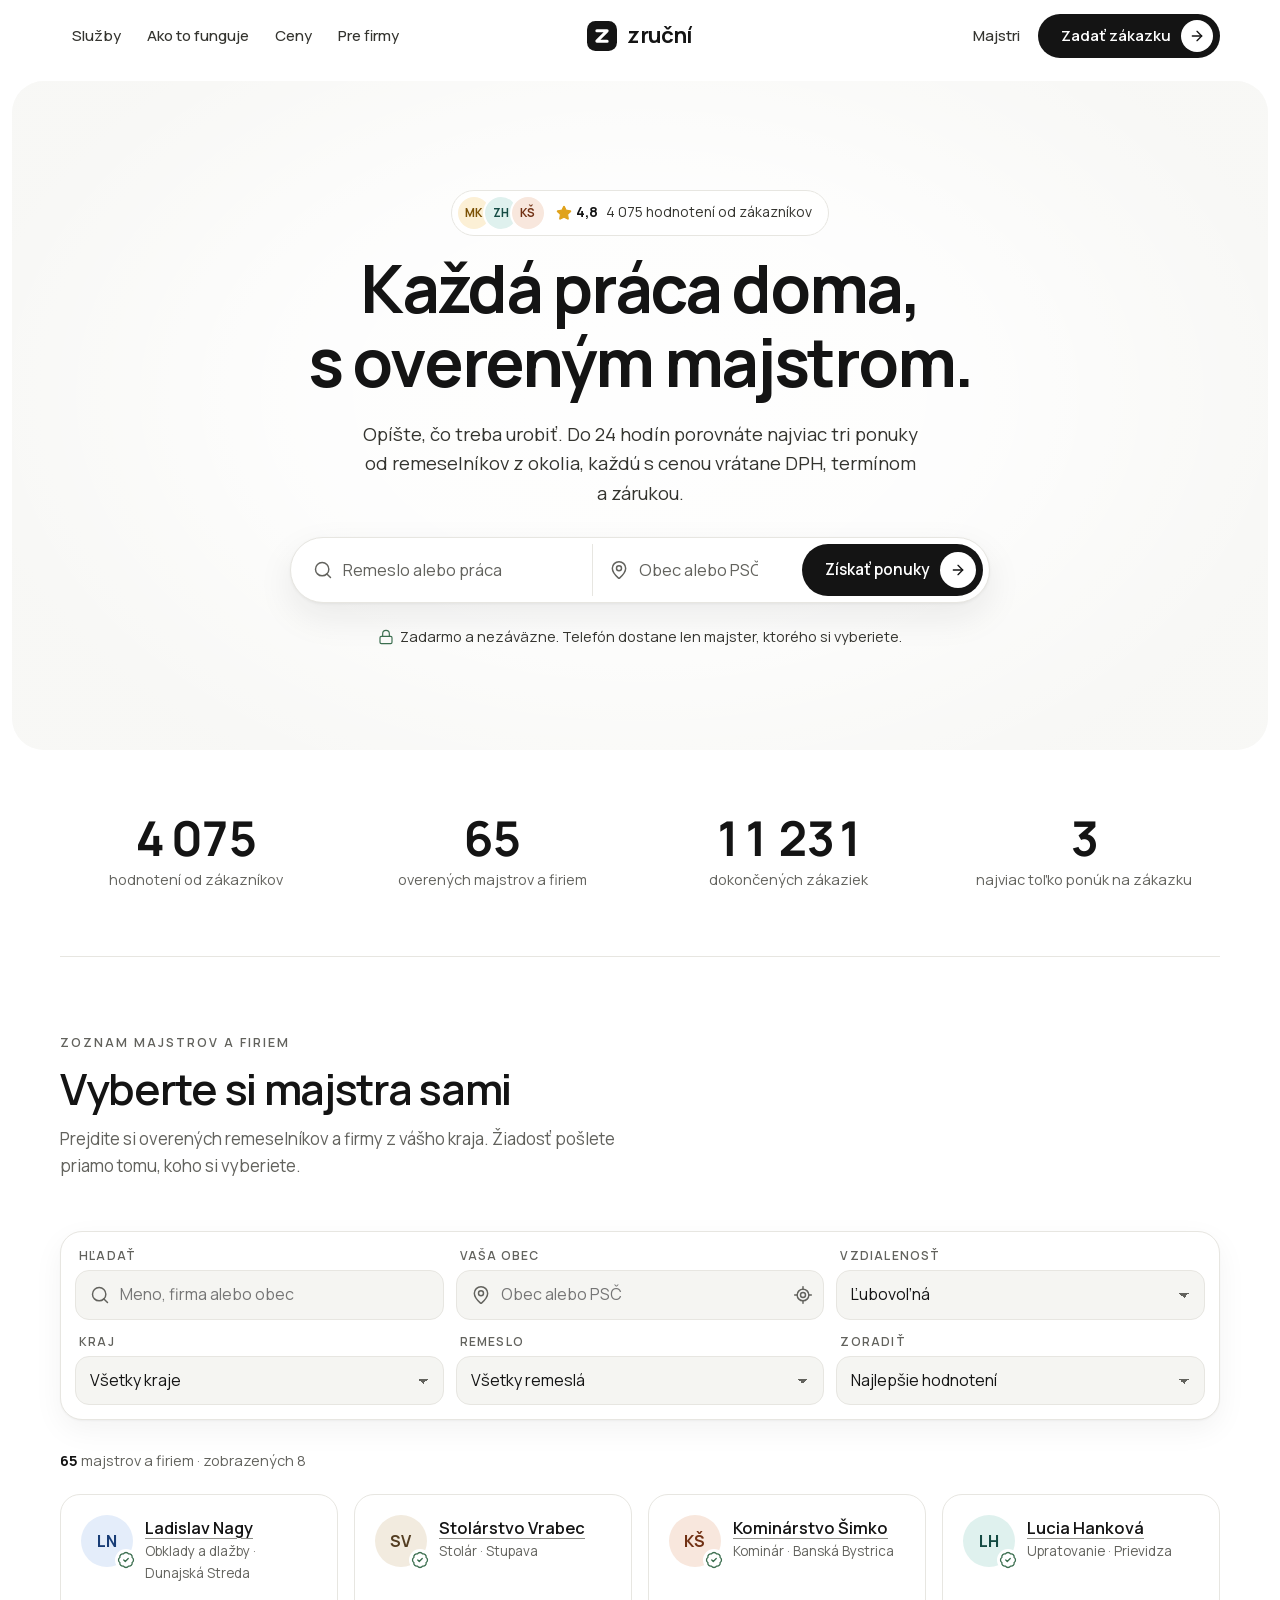
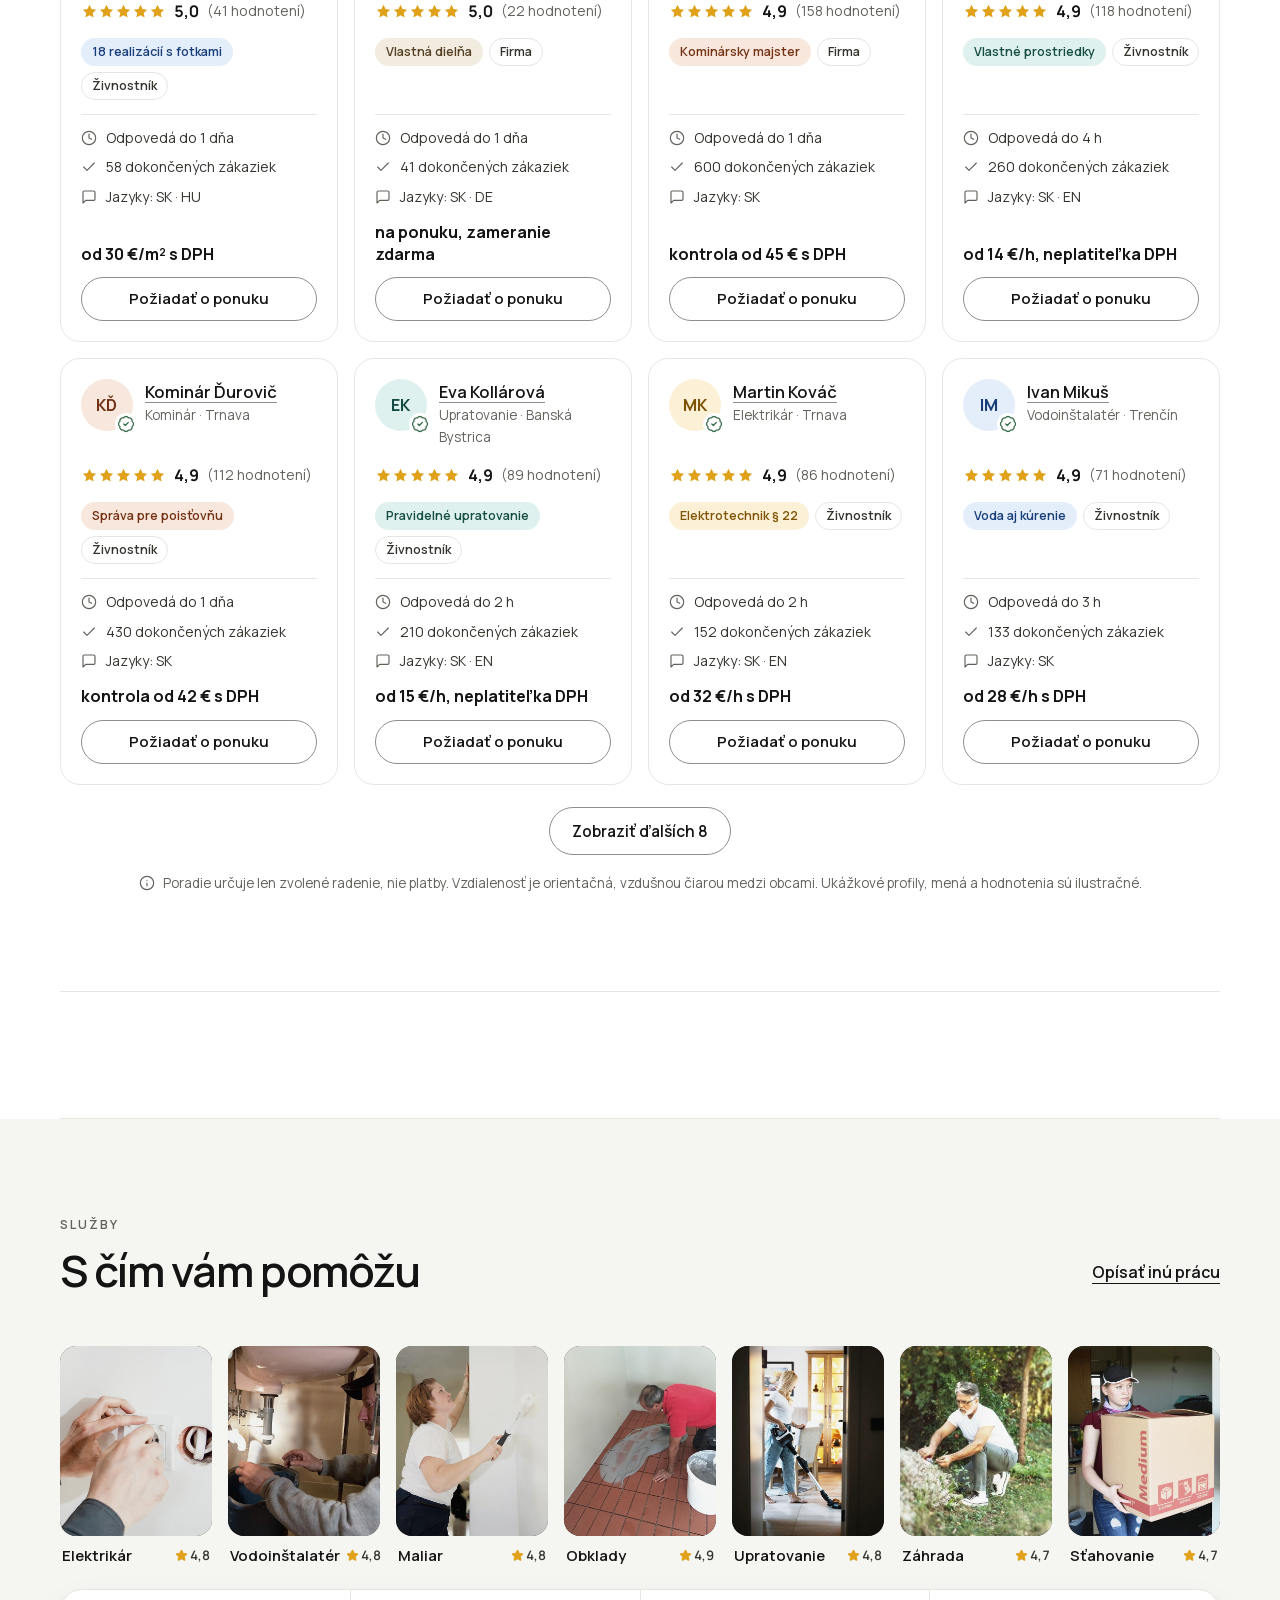
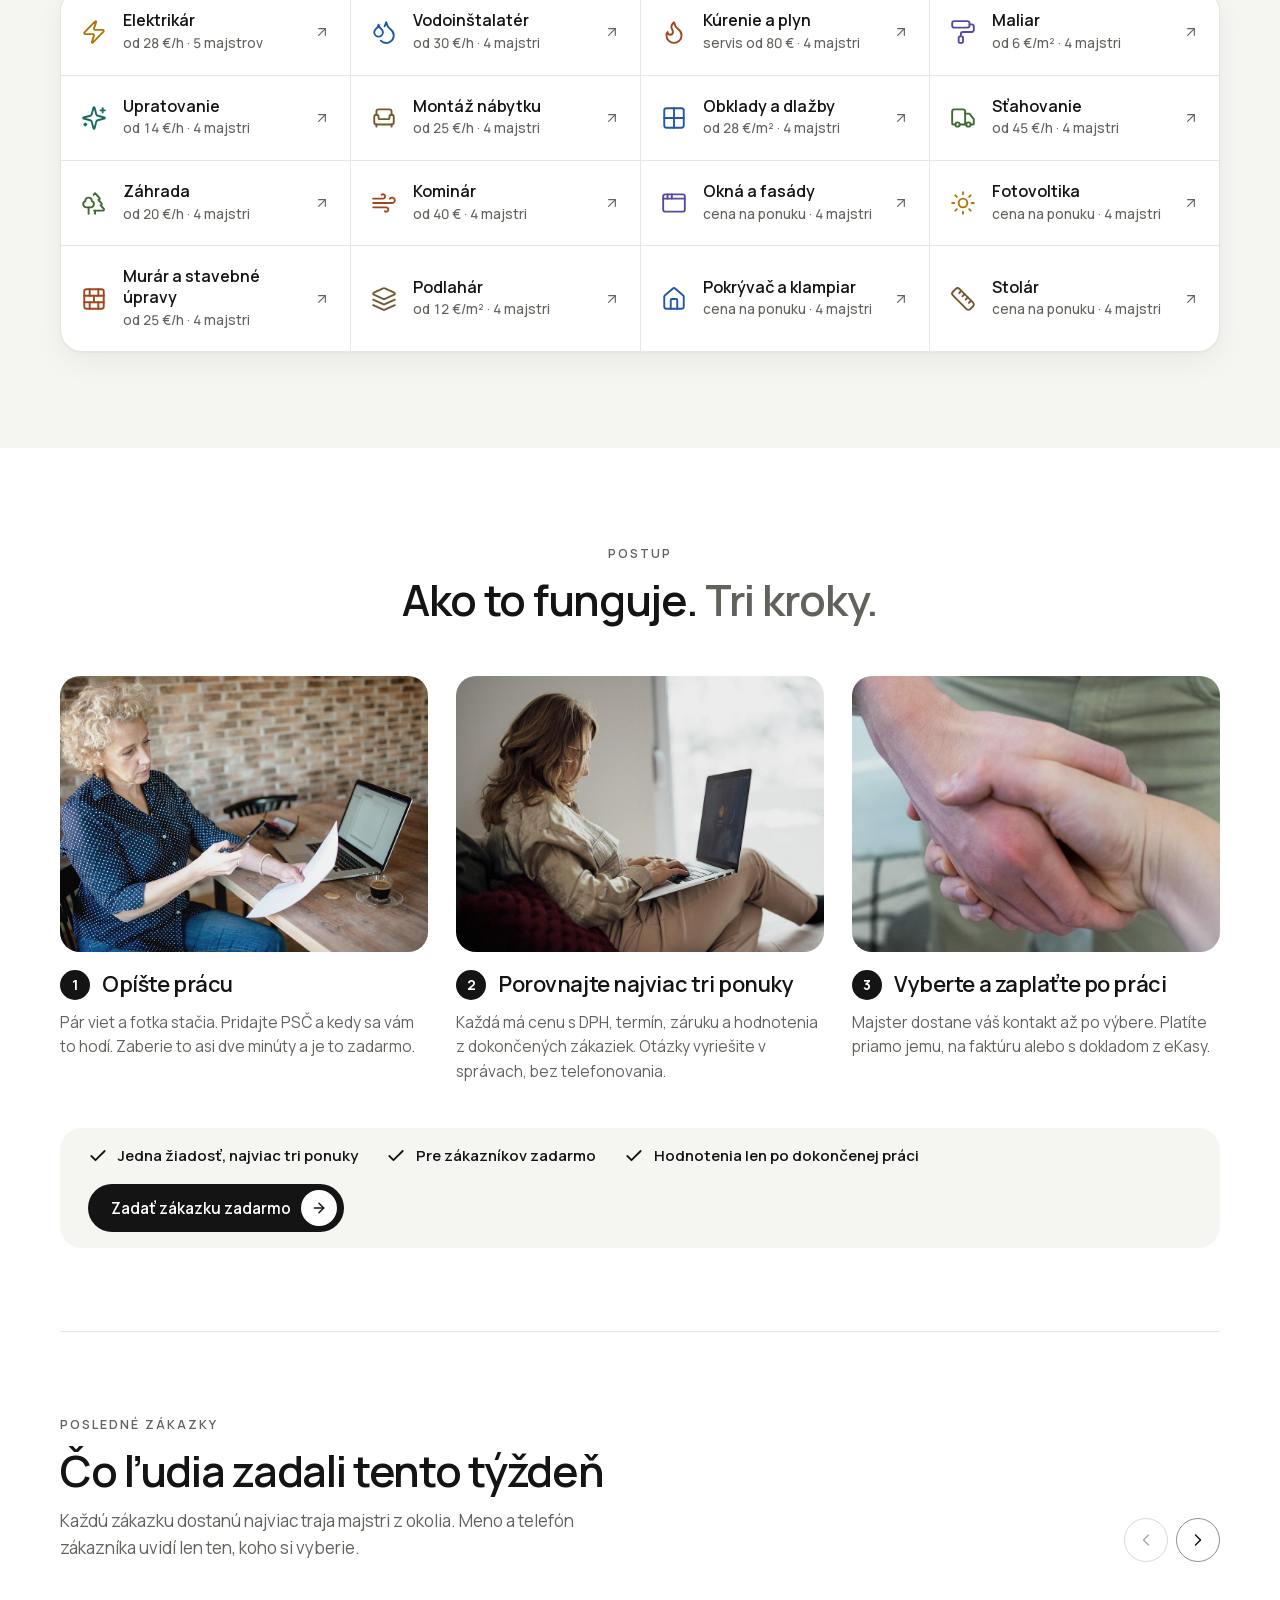
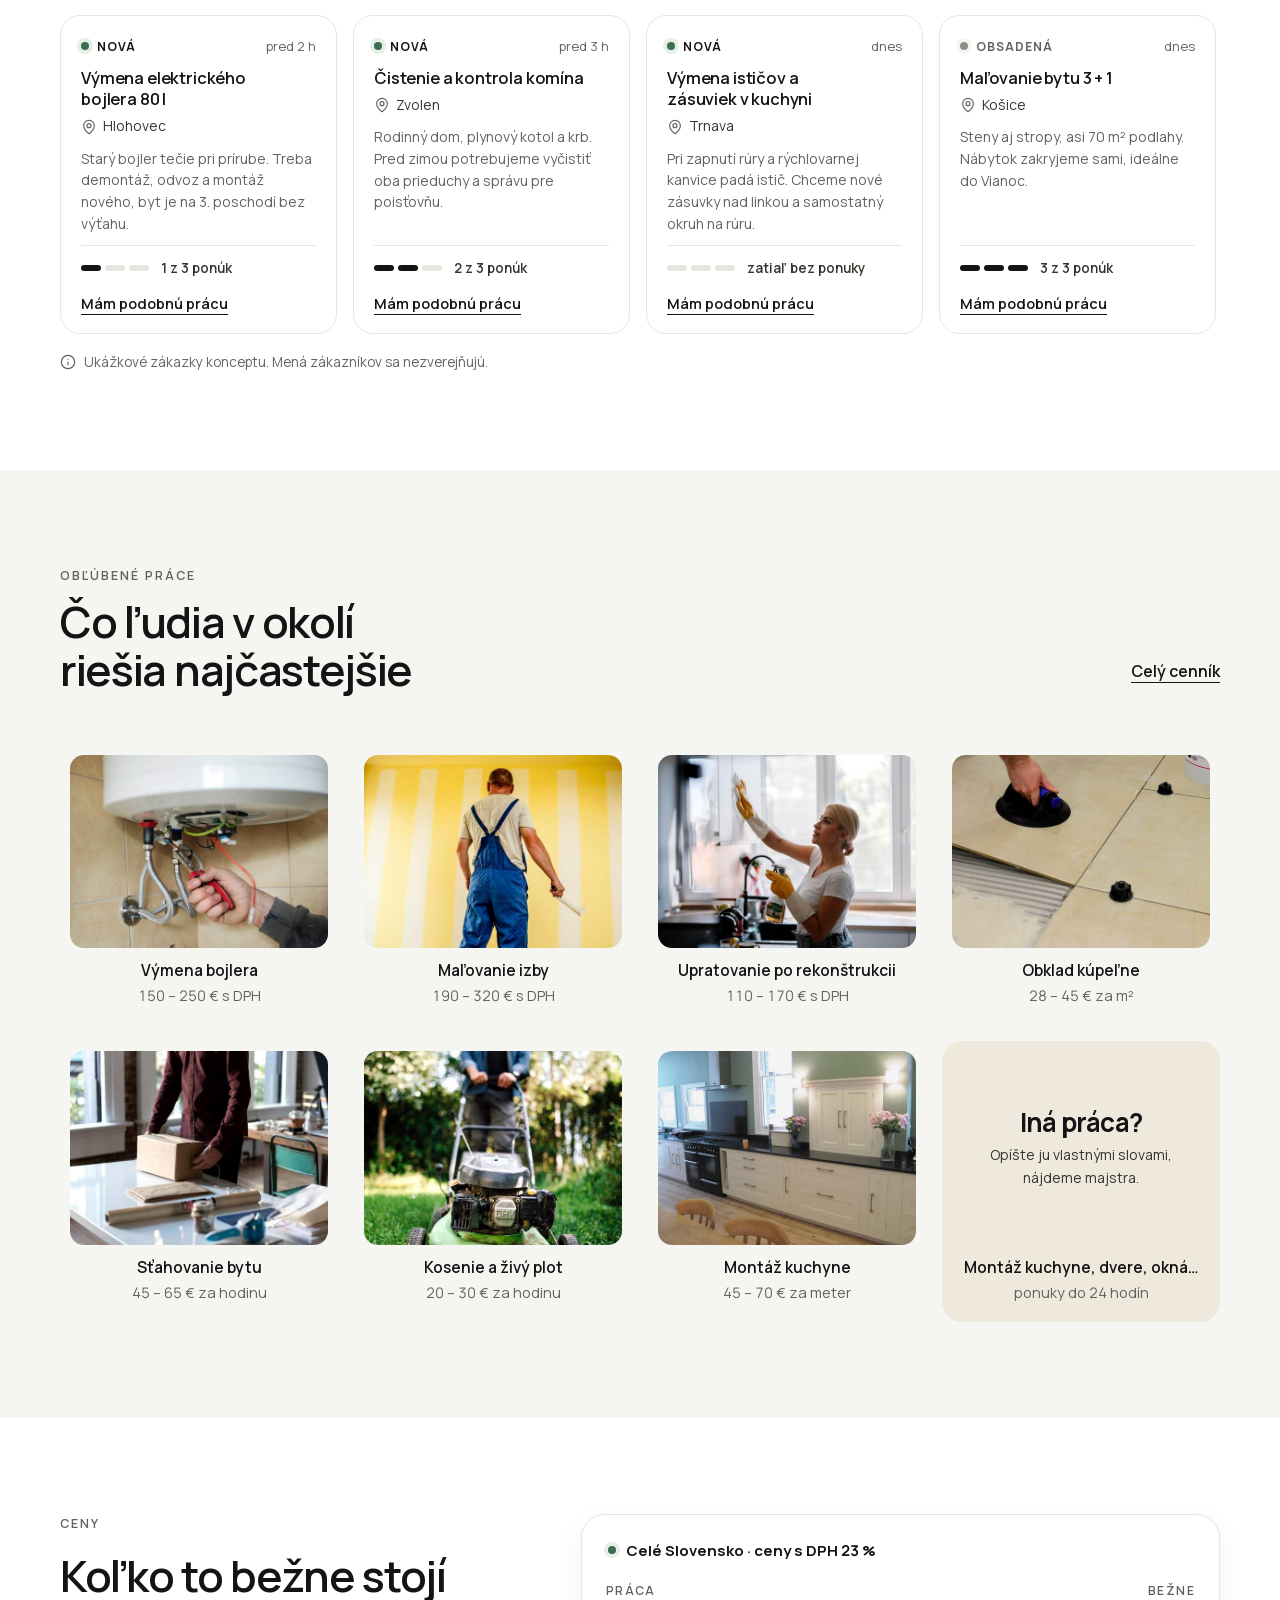
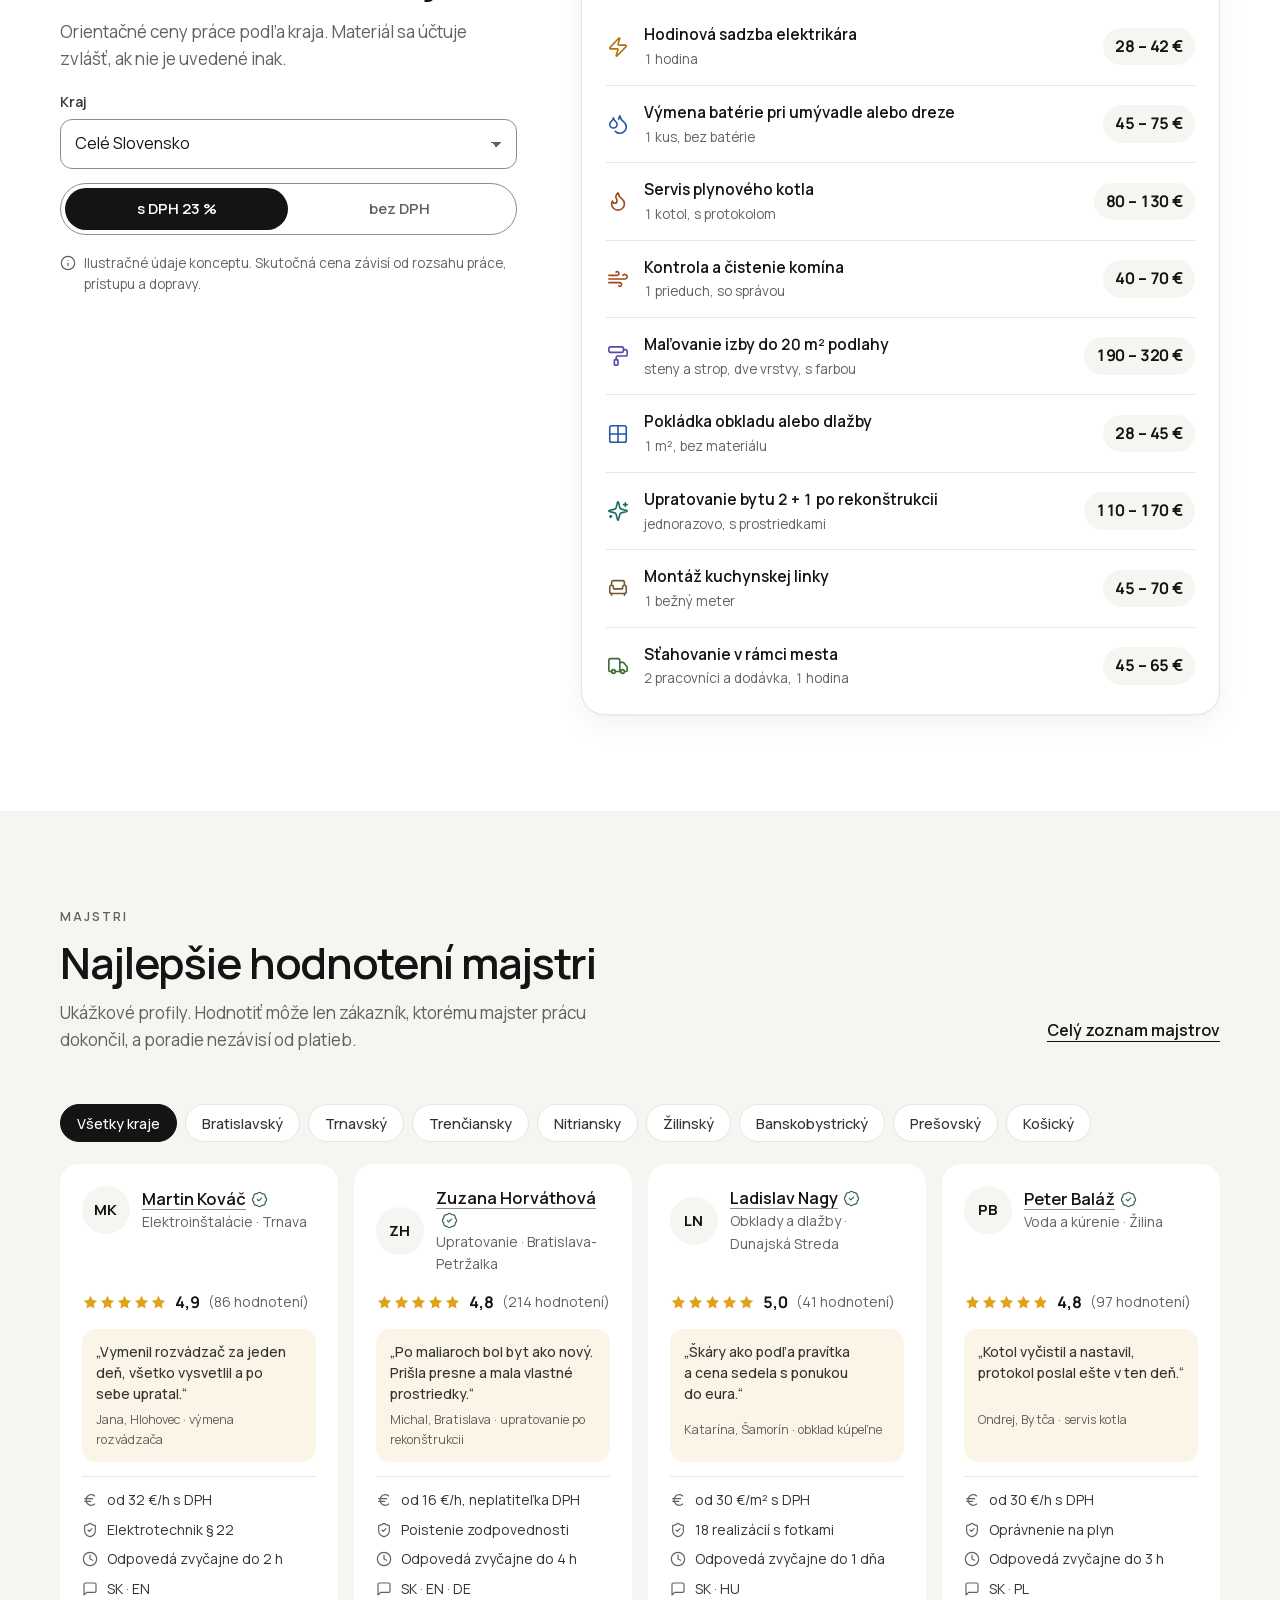
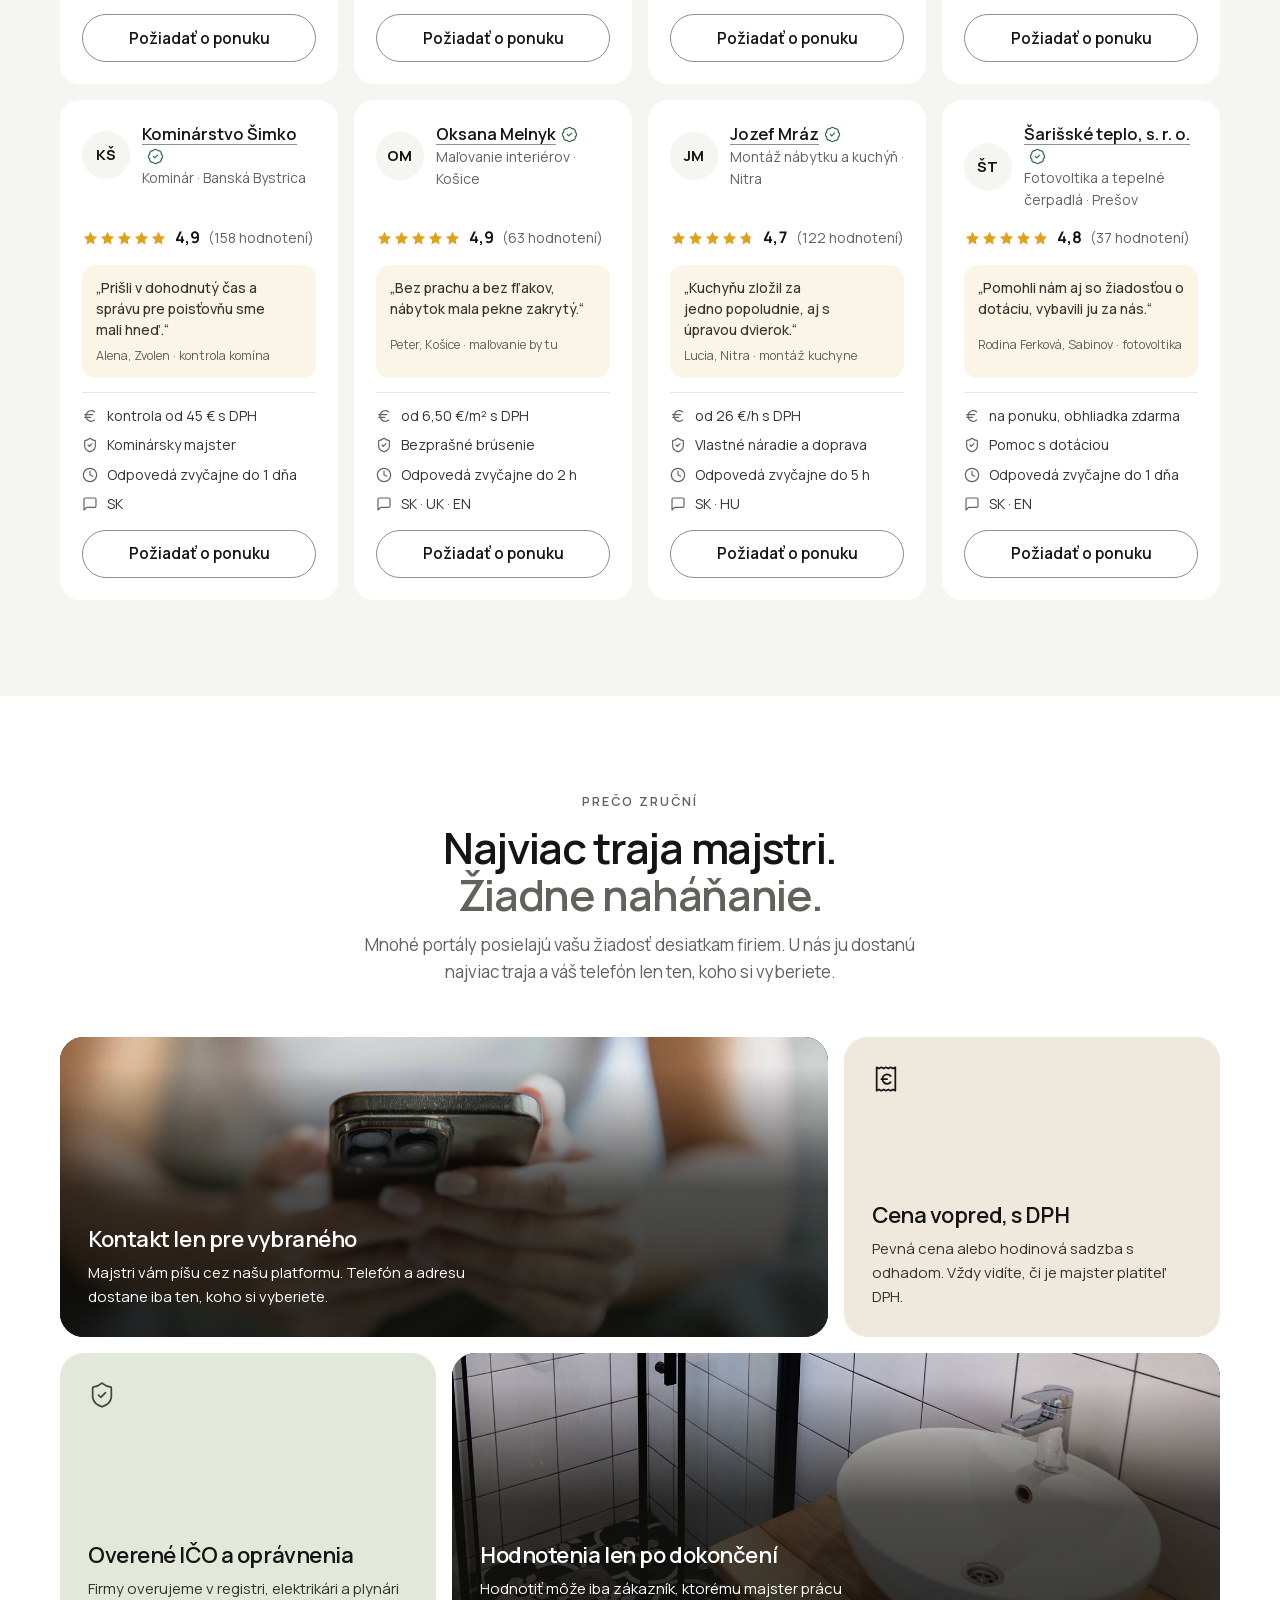
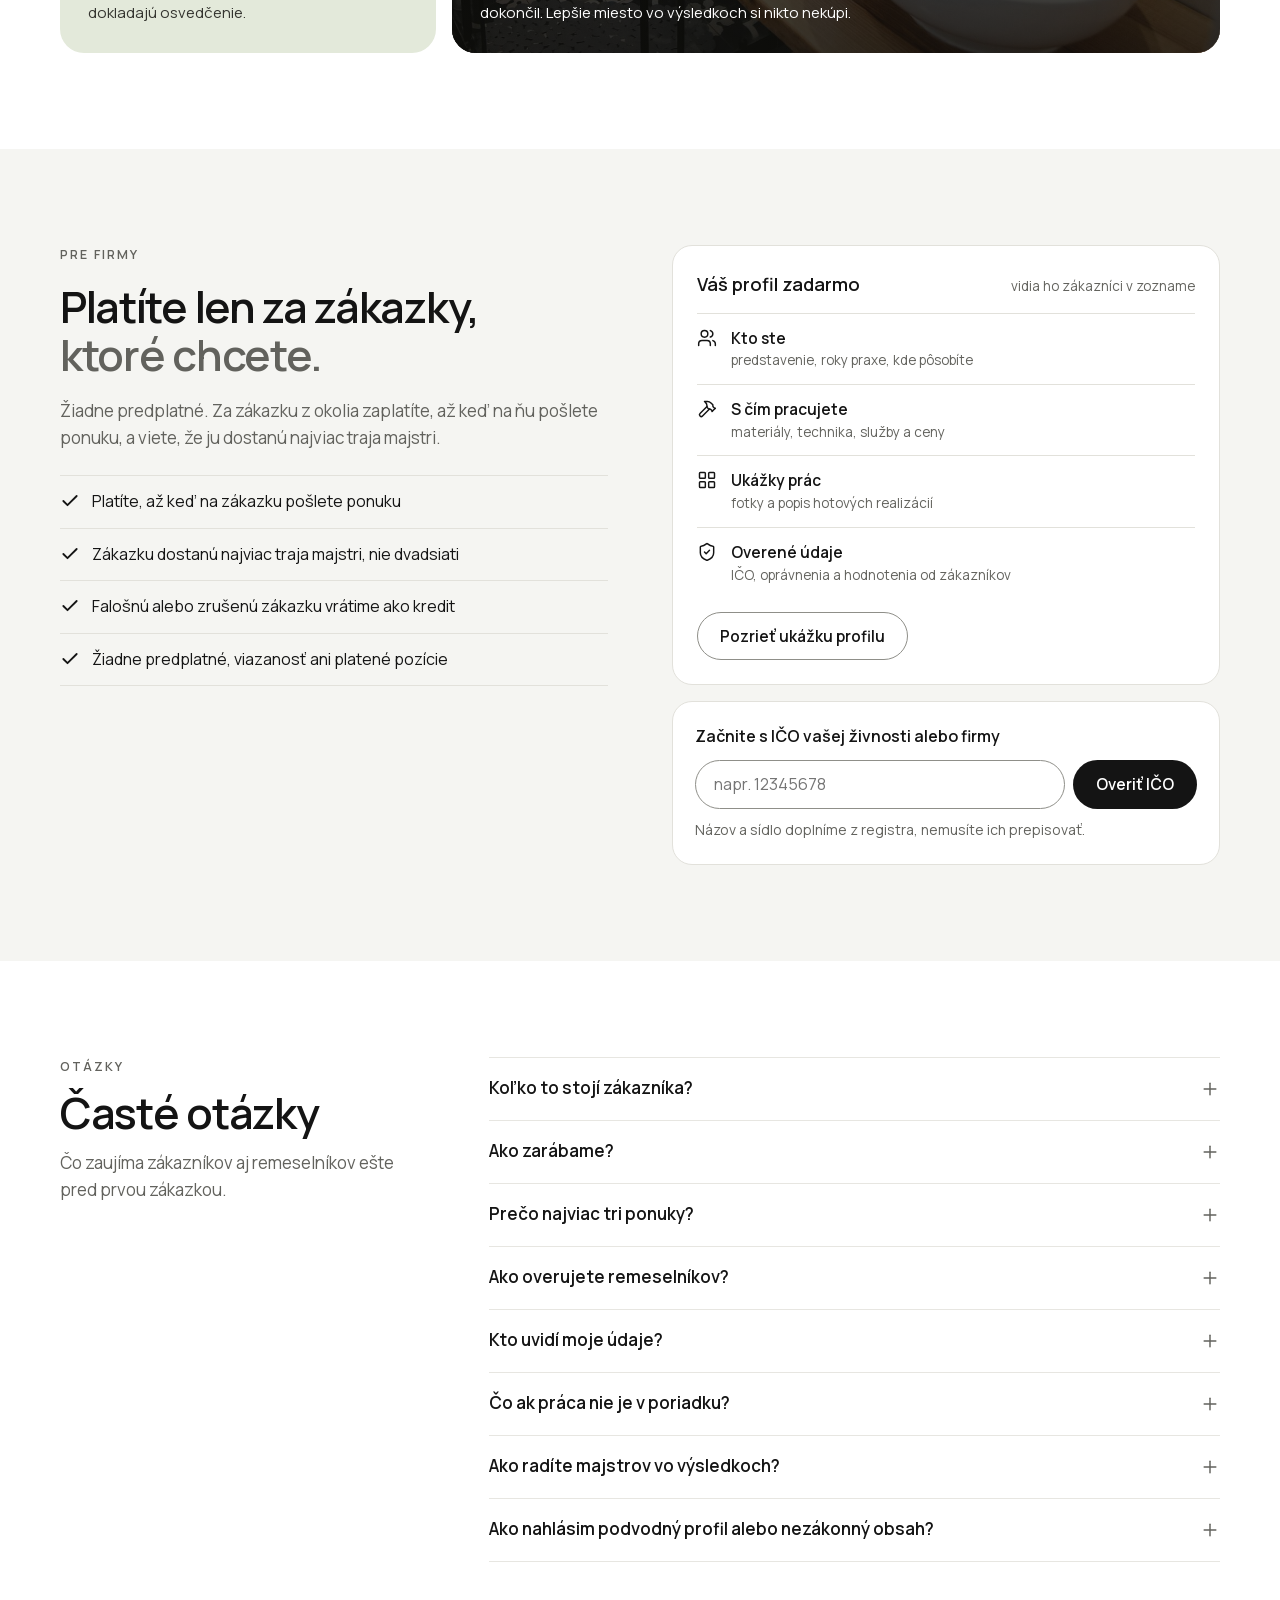
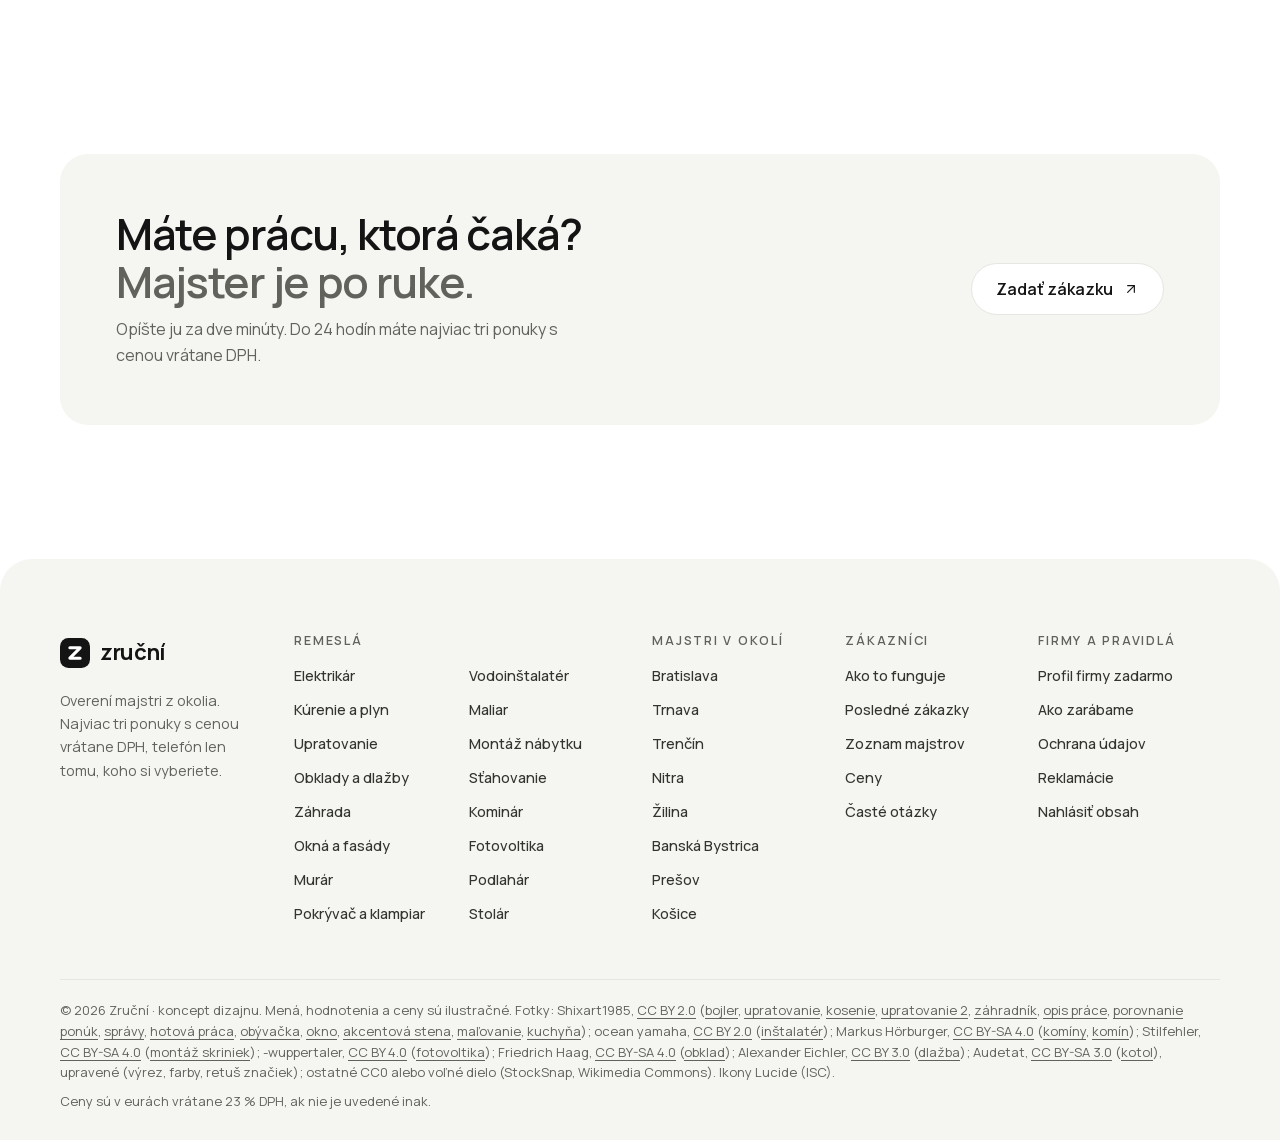
==== commit 7030cec2: "Úpravy podľa Daibau: dôvera v úvode, čísla, posledné zákazky, pätička - úvod: avatary majstrov, prie" ====
--- a/index.html
+++ b/index.html
@@ -78,7 +78,7 @@
 .ic-s{width:16px;height:16px}
 
 .wrap{max-width:var(--wrap);margin-inline:auto;padding-left:var(--gut);padding-right:var(--gut-r)}
-.section{padding-block:clamp(72px, 9vw, 120px)}
+.section{padding-block:clamp(64px, 7.5vw, 104px)}
 .alt{background:var(--bg-alt)}
 .kicker{font-size:12.5px;font-weight:600;letter-spacing:.16em;text-transform:uppercase;color:var(--muted)}
 .h2{font-weight:600;font-size:clamp(30px, 3.4vw, 44px);line-height:1.1;letter-spacing:-.03em}
@@ -130,6 +130,13 @@
 .hero-bg{position:absolute;inset:0;z-index:-2;width:100%;height:100%;object-fit:cover;object-position:50% 62%}
 .hero-panel::after{content:"";position:absolute;inset:0;z-index:-1;pointer-events:none;background:radial-gradient(ellipse 54% 66% at 50% 47%, rgba(255,255,255,.93) 0%, rgba(255,255,255,.84) 48%, rgba(255,255,255,.5) 78%, rgba(255,255,255,.28) 100%)}
 .hero .lead{color:var(--ink-2)}
+/* Dôvera nad nadpisom: avatary majstrov a priemerné hodnotenie (Daibau) */
+.trust{display:inline-flex;align-items:center;gap:12px;margin-bottom:-4px;padding:6px 16px 6px 6px;border:1px solid var(--line);border-radius:999px;background:color-mix(in srgb, var(--surface) 86%, transparent);font-size:14px;color:var(--ink-2);text-align:left}
+.trust-ava{display:flex;padding-left:5px}
+.trust .ava{width:32px;height:32px;margin-left:-5px;font-size:11.5px;background:var(--tb);color:color-mix(in srgb, var(--ti) 70%, #000);box-shadow:0 0 0 2px var(--surface)}
+.trust-t{display:flex;flex-wrap:wrap;align-items:center;gap:0 8px;line-height:1.35}
+.trust-r{display:inline-flex;align-items:center;gap:4px;color:var(--ink);font-weight:700}
+.trust .star{width:16px;height:16px}
 .hero-in{display:grid;justify-items:center;gap:22px;max-width:820px;margin-inline:auto;text-align:center}
 .hero h1{display:grid;gap:4px;line-height:1}
 .hero h1 .l1{font-weight:700;font-size:clamp(36px, 5.2vw, 66px);letter-spacing:-.035em;line-height:1.06}
@@ -155,15 +162,15 @@
 .strip{margin-bottom:clamp(16px, 2vw, 24px)}
 #zoznam{padding-top:clamp(48px, 6vw, 80px)}
 .strip-track{display:grid;grid-template-columns:repeat(7, minmax(0,1fr));gap:16px;list-style:none;margin:0;padding:0}
-.tile{display:grid;gap:10px;width:100%;border:0;padding:0;background:none;color:var(--ink);text-align:left;cursor:pointer;border-radius:16px}
+.tile{position:relative;display:grid;gap:10px;width:100%;border:0;padding:0;background:none;color:var(--ink);text-align:left;cursor:pointer;border-radius:16px}
 .tile-img{display:block;border-radius:16px;overflow:hidden;background:var(--bg-alt)}
 .tile .ph{aspect-ratio:4 / 5;transition:transform .45s cubic-bezier(.2,.7,.2,1)}
 .tile-label{display:flex;align-items:center;justify-content:space-between;gap:6px;font-weight:600;font-size:15px;line-height:1.3;padding-inline:2px}
-.tile-label .ic{width:15px;height:15px;color:var(--muted);transition:transform .2s, color .2s}
-@media (hover: hover){
-  .tile:hover .ph{transform:scale(1.045)}
-  .tile:hover .tile-label .ic{color:var(--ink);transform:translate(2px, -2px)}
-}
+/* priemerné hodnotenie majstrov remesla (Daibau: najhľadanejší zhotovitelia) */
+.tile-rate{display:inline-flex;align-items:center;gap:2px;flex:none;font-size:13px;color:var(--ink-2);font-variant-numeric:tabular-nums}
+.tile-rate b{font-weight:600}
+.tile-rate .star{width:13px;height:13px}
+@media (hover: hover){ .tile:hover .ph{transform:scale(1.045)} }
 
 /* Tri piliere s deliacimi čiarami */
 
@@ -228,18 +235,54 @@
 .cta-in span{font-size:14px;color:var(--ink-2);max-width:22ch}
 @media (hover: hover){ .proj-cta:hover{background:#E8E0D1} }
 
-/* Ako to funguje: 01–03 striedavo */
-.zig{list-style:none;margin:0;padding:0;display:grid;gap:clamp(20px, 3vw, 28px)}
-.zig li{display:grid;grid-template-columns:minmax(0,1.15fr) minmax(0,1fr);gap:clamp(24px, 5vw, 72px);align-items:center}
-.zig li.rev{grid-template-columns:minmax(0,1fr) minmax(0,1.15fr)}
-.zig li.rev .zig-img{order:2}
-.zig-img{border-radius:22px;overflow:hidden;background:var(--surface)}
-.zig-img .ph{aspect-ratio:16 / 10}
-.zig-text{display:grid;gap:10px;align-content:center;max-width:440px}
-.zig-n{font-weight:400;font-size:56px;letter-spacing:-.05em;line-height:1;color:var(--ink)}
-.zig h3{font-weight:600;font-size:clamp(22px, 2.2vw, 28px);line-height:1.2;letter-spacing:-.025em}
-.zig p{color:var(--muted)}
-.zig-cta{display:flex;justify-content:center;margin-top:clamp(36px, 5vw, 56px)}
+/* Čísla pod úvodom (Daibau): hodnotenia, majstri, zákazky, najviac tri ponuky */
+.stats-sec{padding-top:clamp(40px, 5vw, 64px)}
+.stats{list-style:none;margin:0;padding:0 0 clamp(40px, 5vw, 64px);display:grid;grid-template-columns:repeat(4, minmax(0,1fr));gap:24px;border-bottom:1px solid var(--line);text-align:center}
+.stats li{display:grid;gap:6px;align-content:start}
+.stats b{font-weight:700;font-size:clamp(34px, 3.8vw, 48px);letter-spacing:-.035em;line-height:1;font-variant-numeric:tabular-nums}
+.stats span{font-size:14.5px;color:var(--muted);text-wrap:balance}
+
+/* Ako to funguje: tri kroky vedľa seba, pod nimi pás výhod s tlačidlom (Daibau) */
+#ako{padding-bottom:clamp(56px, 6.5vw, 88px)}
+.kroky{list-style:none;margin:0;padding:0;display:grid;grid-template-columns:repeat(3, minmax(0,1fr));gap:clamp(16px, 2.4vw, 28px)}
+.kroky li{display:grid;gap:10px;align-content:start}
+.krok-img{display:block;margin-bottom:8px;border-radius:20px;overflow:hidden;background:var(--bg-alt)}
+.krok-img .ph{aspect-ratio:4 / 3}
+.kroky h3{display:flex;align-items:center;gap:12px;font-weight:600;font-size:clamp(19px, 1.7vw, 22px);line-height:1.25;letter-spacing:-.02em}
+.krok-n{width:30px;height:30px;border-radius:50%;display:grid;place-items:center;flex:none;background:var(--ink);color:var(--brand-ink);font-size:14px;font-weight:700;letter-spacing:0}
+.kroky p{color:var(--muted);font-size:15.5px;max-width:42ch}
+.kroky-pas{display:flex;flex-wrap:wrap;align-items:center;justify-content:space-between;gap:16px 32px;margin-top:clamp(28px, 4vw, 44px);padding:16px 16px 16px 28px;border-radius:22px;background:var(--bg-alt)}
+.kroky-pas ul{list-style:none;margin:0;padding:0;display:flex;flex-wrap:wrap;gap:10px 28px}
+.kroky-pas li{display:flex;align-items:center;gap:10px;font-weight:600;font-size:15px}
+.kroky-pas .ic{stroke-width:2.2}
+
+/* Posledné zákazky: pás kariet so šípkami, na mobile posúvanie prstom (Daibau) */
+.jobs-sec{padding-top:0}
+.jobs-sec > .wrap::before{content:"";display:block;height:1px;background:var(--line);margin-bottom:clamp(56px, 6.5vw, 88px)}
+.sec-head > .jobs-nav{display:flex;gap:8px;max-width:none}
+.jobs-nav button{width:44px;height:44px;border-radius:50%;border:1px solid var(--line-strong);background:var(--surface);color:var(--ink);display:grid;place-items:center;cursor:pointer;transition:border-color .15s, opacity .15s}
+#jobs-prev .ic{transform:rotate(180deg)}
+@media (hover: hover){ .jobs-nav button:not(:disabled):hover{border-color:var(--ink)} }
+.jobs-nav button:disabled{opacity:.35;cursor:default}
+.jobs{list-style:none;margin:0;padding:2px;display:grid;grid-auto-flow:column;grid-auto-columns:calc((100% - 48px) / 4);gap:16px;overflow-x:auto;scroll-snap-type:x mandatory;scrollbar-width:none;overscroll-behavior-x:contain}
+.jobs::-webkit-scrollbar{display:none}
+.job{position:relative;scroll-snap-align:start;display:flex;flex-direction:column;gap:10px;min-width:0;padding:20px 20px 8px;border:1px solid var(--line);border-radius:20px;background:var(--surface)}
+.job-top{display:flex;justify-content:space-between;align-items:center;gap:8px;font-size:13px;color:var(--muted)}
+.job-st{display:inline-flex;align-items:center;gap:8px;font-size:12px;font-weight:700;letter-spacing:.08em;text-transform:uppercase;color:var(--ink)}
+.job-st::before{content:"";width:8px;height:8px;border-radius:50%;background:var(--good);box-shadow:0 0 0 4px var(--good-soft)}
+.job-st.full{color:var(--muted)}
+.job-st.full::before{background:var(--line-strong);box-shadow:0 0 0 4px var(--bg-alt)}
+.job h3{font-weight:600;font-size:16.5px;line-height:1.3;letter-spacing:-.01em}
+.job-loc{display:flex;align-items:center;gap:6px;margin-top:-4px;font-size:14px;color:var(--ink-2)}
+.job-loc .ic{width:16px;height:16px;color:var(--muted)}
+.job-desc{font-size:14px;line-height:1.55;color:var(--muted);display:-webkit-box;-webkit-line-clamp:5;-webkit-box-orient:vertical;overflow:hidden}
+.job-foot{margin-top:auto;display:grid;gap:2px;padding-top:12px;border-top:1px solid var(--line)}
+.job-of{display:flex;align-items:center;gap:4px;font-size:13.5px;font-weight:600;color:var(--ink-2)}
+.job-of i{width:20px;height:6px;border-radius:6px;background:var(--line)}
+.job-of i.on{background:var(--ink)}
+.job-of span{margin-left:8px}
+.job .link{justify-self:start;font-size:14.5px}
+.jobs-foot{margin-top:16px}
 
 /* Prečo Zruční: mozaika (Flowblox) */
 .bento{display:grid;grid-template-columns:repeat(3, minmax(0,1fr));grid-auto-rows:minmax(300px, auto);gap:16px}
@@ -461,15 +504,19 @@
 .cta p{color:var(--muted);margin-top:12px;max-width:50ch}
 .cta .btn{min-height:52px;padding:0 24px;font-size:16px}
 
-/* Pätička */
-.foot{padding-block:40px 28px;font-size:14px}
-.foot-row{display:grid;grid-template-columns:1fr auto 1fr;align-items:center;gap:20px}
-.foot ul{list-style:none;margin:0;padding:0;display:flex;flex-wrap:wrap;gap:0 22px}
-.foot .foot-r ul{justify-content:flex-end}
-.foot li a,.foot li button{display:inline-flex;align-items:center;justify-content:center;min-height:36px;min-width:44px;color:var(--muted);text-decoration:none;background:none;border:0;padding:0;cursor:pointer;font-size:13.5px;text-transform:uppercase;letter-spacing:.06em;font-weight:500}
-@media (hover: hover){ .foot li a:hover,.foot li button:hover{color:var(--ink)} }
-@media (pointer: coarse){ .foot li a,.foot li button{min-height:44px} }
-.foot-bottom{display:flex;flex-wrap:wrap;justify-content:space-between;gap:8px 24px;margin-top:24px;padding-top:20px;border-top:1px solid var(--line);color:var(--muted);font-size:13px}
+/* Pätička: stĺpce remesiel, miest a odkazov (Daibau), ale svetlá */
+.foot{margin-top:clamp(24px, 3vw, 40px);padding-block:clamp(48px, 6vw, 72px) 28px;font-size:14px;background:var(--bg-alt);border-radius:32px 32px 0 0}
+.foot-cols{display:grid;grid-template-columns:minmax(0,1.25fr) minmax(0,2fr) minmax(0,1fr) minmax(0,1fr) minmax(0,1.1fr);gap:32px 28px}
+.foot-brand{display:grid;gap:14px;align-content:start;justify-items:start}
+.foot .logo{justify-self:start}
+.foot-brand p{max-width:30ch;font-size:14.5px;color:var(--muted)}
+.foot-h{margin-bottom:8px;font-size:12.5px;font-weight:600;letter-spacing:.14em;text-transform:uppercase;color:var(--muted)}
+.foot-col ul{list-style:none;margin:0;padding:0;display:grid}
+.foot-crafts ul{grid-template-columns:repeat(2, minmax(0,1fr));column-gap:20px}
+.foot-col a,.foot-col button{display:inline-flex;align-items:center;min-height:34px;padding:0;border:0;background:none;color:var(--ink-2);font-size:14.5px;font-weight:500;line-height:1.3;text-align:left;text-decoration:none;cursor:pointer}
+@media (hover: hover){ .foot-col a:hover,.foot-col button:hover{color:var(--ink);text-decoration:underline} }
+@media (pointer: coarse){ .foot-col a,.foot-col button{min-height:44px} }
+.foot-bottom{display:flex;flex-wrap:wrap;justify-content:space-between;gap:8px 24px;margin-top:clamp(32px, 4vw, 48px);padding-top:20px;border-top:1px solid var(--line);color:var(--muted);font-size:13px}
 .foot-bottom a{color:inherit}
 
 /* Spodná lišta (mobil) */
@@ -624,6 +671,9 @@
 }
 @media (max-width: 1080px){
   .dx-list{grid-template-columns:repeat(3, minmax(0,1fr))}
+  .jobs{grid-auto-columns:calc((100% - 32px) / 3)}
+  .foot-cols{grid-template-columns:minmax(0,2fr) repeat(3, minmax(0,1fr))}
+  .foot-brand{grid-column:1 / -1}
 }
 /* 641–800 px: v tretinových poliach by sa orezal placeholder hľadania, obce aj radenie */
 @media (max-width: 800px){
@@ -656,18 +706,14 @@
   .tabbar .tb-main .plus .ic{width:20px;height:20px;stroke-width:2.4}
   .projects{grid-template-columns:repeat(2, minmax(0,1fr))}
   .guar{grid-template-columns:repeat(2, minmax(0,1fr))}
-  .foot-row{grid-template-columns:minmax(0,1fr);justify-items:center;text-align:center}
-  .foot ul,.foot .foot-r ul{justify-content:center}
-  .foot-bottom{justify-content:center;text-align:center}
   .top-actions .btn-primary{background:var(--surface);color:var(--ink);border-color:var(--line-strong)}
   .top-actions .btn-primary .circ{background:var(--ink);color:var(--surface)}
-  .foot .logo{order:-1}
 }
 @media (max-width: 860px){
   .strip-track{grid-template-columns:none;grid-auto-flow:column;grid-auto-columns:136px;gap:12px;overflow-x:auto;scroll-snap-type:x mandatory;scrollbar-width:none;margin-inline:calc(-1 * var(--gut)) calc(-1 * var(--gut-r));padding:2px var(--gut-r) 6px var(--gut);scroll-padding-inline:var(--gut)}
   .strip-track::-webkit-scrollbar{display:none}
   .strip-track > li{scroll-snap-align:start}
-  .tile-label{font-size:14.5px}
+  .tile-label{flex-direction:column;align-items:flex-start;gap:1px;font-size:14.5px}
   .hero-panel{border-radius:24px}
   .hero-bg{object-position:50% 60%}
 }
@@ -678,11 +724,24 @@
   .dir-item .tic .ic{width:24px;height:24px}
   .pf-facts{grid-template-columns:repeat(2, minmax(0,1fr))}
   .pf-two,.pf-proj,.pf-revs,.pf-how{grid-template-columns:minmax(0,1fr)}
-  .zig li,.zig li.rev{grid-template-columns:minmax(0,1fr)}
-  .zig li.rev .zig-img{order:0}
-  .zig-n{font-size:44px}
-  .zig{gap:56px}
-  .zig li,.zig li.rev{gap:18px}
+  .stats{grid-template-columns:repeat(2, minmax(0,1fr));gap:28px 16px}
+  /* kroky ako zoznam: malá fotka vľavo, text vpravo */
+  .kroky{grid-template-columns:minmax(0,1fr);gap:24px}
+  .kroky li{grid-template-columns:104px minmax(0,1fr);column-gap:16px;row-gap:6px;align-items:start}
+  .krok-img{grid-row:span 2;margin:0;border-radius:16px}
+  .krok-img .ph{aspect-ratio:1}
+  .kroky h3{gap:10px;font-size:18px}
+  .krok-n{width:26px;height:26px;font-size:13px}
+  .kroky p{font-size:15px}
+  .kroky-pas{flex-direction:column;align-items:stretch;padding:20px}
+  .kroky-pas ul{flex-direction:column}
+  .kroky-pas .btn{justify-content:space-between;padding-left:22px}
+  .sec-head > .jobs-nav{display:none}
+  .jobs{grid-auto-columns:min(82%, 300px);gap:12px;margin-inline:calc(-1 * var(--gut)) calc(-1 * var(--gut-r));padding:2px var(--gut-r) 6px var(--gut);scroll-padding-inline:var(--gut)}
+  .foot{border-radius:24px 24px 0 0}
+  .foot-cols{grid-template-columns:repeat(2, minmax(0,1fr));gap:28px 20px}
+  .foot-brand,.foot-crafts,.foot-towns{grid-column:1 / -1}
+  .foot-towns ul{grid-template-columns:repeat(2, minmax(0,1fr));column-gap:20px}
   .bento{grid-template-columns:minmax(0,1fr);grid-auto-rows:minmax(240px, auto)}
   .bento .b-2{grid-column:auto}
   .bento .b-photo{min-height:340px}
@@ -750,6 +809,11 @@
   .top-actions .btn-circ .circ{display:none}
   .top-actions .btn-circ{padding-right:16px}
 }
+/* riadok dôvery v úvode: na 360 px telefóne v dvoch riadkoch, nie v troch */
+@media (max-width: 400px){
+  .trust{gap:10px;font-size:13px}
+  .trust .ava{width:28px;height:28px}
+}
 @media (prefers-reduced-motion: reduce){
   html{scroll-behavior:auto}
   *,*::before,*::after{animation:none!important;transition:none!important}
@@ -834,6 +898,7 @@
   <div class="hero-panel">
   <picture><source media="(max-width: 640px)" srcset="src/photos/hero-m.jpg"><img class="hero-bg" src="src/photos/hero.jpg" alt="" fetchpriority="high" decoding="async"></picture>
   <div class="wrap hero-in">
+    <p class="trust"><span class="trust-ava" aria-hidden="true"><span class="ava tc-amber">MK</span><span class="ava tc-teal">ZH</span><span class="ava tc-clay">KŠ</span></span><span class="trust-t"><span class="trust-r"><svg class="ic star" aria-hidden="true"><use href="#i-star"/></svg><b data-stat="avg">4,8</b><span class="sr"> z 5</span></span><span><span data-stat="reviews">4&nbsp;075</span> hodnotení od zákazníkov</span></span></p>
     <h1 id="hero-title"><span class="l1">Každá práca doma,</span> <span class="l2">s overeným majstrom.</span></h1>
     <p class="lead">Opíšte, čo treba urobiť. Do 24 hodín porovnáte najviac tri ponuky od remeselníkov z okolia, každú s cenou vrátane DPH, termínom a zárukou.</p>
 
@@ -854,10 +919,21 @@
     <datalist id="obce"></datalist>
     <p class="where-hint" id="where-hint" aria-live="polite"></p>
 
-    <p class="privacy"><svg class="ic ic-s" aria-hidden="true"><use href="#i-lock"/></svg>Telefón dostane len majster, ktorého si vyberiete.</p>
+    <p class="privacy"><svg class="ic ic-s" aria-hidden="true"><use href="#i-lock"/></svg>Zadarmo a nezáväzne. Telefón dostane len majster, ktorého si vyberiete.</p>
   </div>
   </div>
 
+</section>
+
+<section class="stats-sec" aria-label="Zruční v číslach">
+  <div class="wrap">
+    <ul class="stats">
+      <li><b data-stat="reviews">4&nbsp;075</b><span>hodnotení od zákazníkov</span></li>
+      <li><b data-stat="pros">65</b><span>overených majstrov a firiem</span></li>
+      <li><b data-stat="jobs">11&nbsp;231</b><span>dokončených zákaziek</span></li>
+      <li><b>3</b><span>najviac toľko ponúk na zákazku</span></li>
+    </ul>
+  </div>
 </section>
 
 <section class="section" id="zoznam" data-tab="majstri" aria-labelledby="zoznam-title">
@@ -948,13 +1024,13 @@
     </div>
     <div class="strip">
       <ul class="strip-track" aria-label="Obľúbené služby">
-        <li><button class="tile" type="button" data-dx="elektro" aria-controls="dx-list"><span class="tile-img"><span class="ph ph-s-elektro"></span></span><span class="tile-label">Elektrikár<svg class="ic" aria-hidden="true"><use href="#i-upright"/></svg></span></button></li>
-        <li><button class="tile" type="button" data-dx="voda" aria-controls="dx-list"><span class="tile-img"><span class="ph ph-s-instalater"></span></span><span class="tile-label">Vodoinštalatér<svg class="ic" aria-hidden="true"><use href="#i-upright"/></svg></span></button></li>
-        <li><button class="tile" type="button" data-dx="maliar" aria-controls="dx-list"><span class="tile-img"><span class="ph ph-s-malovanie"></span></span><span class="tile-label">Maliar<svg class="ic" aria-hidden="true"><use href="#i-upright"/></svg></span></button></li>
-        <li><button class="tile" type="button" data-dx="obklad" aria-controls="dx-list"><span class="tile-img"><span class="ph ph-s-obklad"></span></span><span class="tile-label">Obklady<svg class="ic" aria-hidden="true"><use href="#i-upright"/></svg></span></button></li>
-        <li><button class="tile" type="button" data-dx="upratovanie" aria-controls="dx-list"><span class="tile-img"><span class="ph ph-s-upratovanie"></span></span><span class="tile-label">Upratovanie<svg class="ic" aria-hidden="true"><use href="#i-upright"/></svg></span></button></li>
-        <li><button class="tile" type="button" data-dx="zahrada" aria-controls="dx-list"><span class="tile-img"><span class="ph ph-s-zahrada"></span></span><span class="tile-label">Záhrada<svg class="ic" aria-hidden="true"><use href="#i-upright"/></svg></span></button></li>
-        <li><button class="tile" type="button" data-dx="stahovanie" aria-controls="dx-list"><span class="tile-img"><span class="ph ph-s-stahovanie"></span></span><span class="tile-label">Sťahovanie<svg class="ic" aria-hidden="true"><use href="#i-upright"/></svg></span></button></li>
+        <li><button class="tile" type="button" data-dx="elektro" aria-controls="dx-list"><span class="tile-img"><span class="ph ph-s-elektro"></span></span><span class="tile-label">Elektrikár<span class="tile-rate"><svg class="ic star" aria-hidden="true"><use href="#i-star"/></svg><span class="sr">hodnotenie </span><b>4,8</b></span></span></button></li>
+        <li><button class="tile" type="button" data-dx="voda" aria-controls="dx-list"><span class="tile-img"><span class="ph ph-s-instalater"></span></span><span class="tile-label">Vodoinštalatér<span class="tile-rate"><svg class="ic star" aria-hidden="true"><use href="#i-star"/></svg><span class="sr">hodnotenie </span><b>4,8</b></span></span></button></li>
+        <li><button class="tile" type="button" data-dx="maliar" aria-controls="dx-list"><span class="tile-img"><span class="ph ph-s-malovanie"></span></span><span class="tile-label">Maliar<span class="tile-rate"><svg class="ic star" aria-hidden="true"><use href="#i-star"/></svg><span class="sr">hodnotenie </span><b>4,8</b></span></span></button></li>
+        <li><button class="tile" type="button" data-dx="obklad" aria-controls="dx-list"><span class="tile-img"><span class="ph ph-s-obklad"></span></span><span class="tile-label">Obklady<span class="tile-rate"><svg class="ic star" aria-hidden="true"><use href="#i-star"/></svg><span class="sr">hodnotenie </span><b>4,9</b></span></span></button></li>
+        <li><button class="tile" type="button" data-dx="upratovanie" aria-controls="dx-list"><span class="tile-img"><span class="ph ph-s-upratovanie"></span></span><span class="tile-label">Upratovanie<span class="tile-rate"><svg class="ic star" aria-hidden="true"><use href="#i-star"/></svg><span class="sr">hodnotenie </span><b>4,8</b></span></span></button></li>
+        <li><button class="tile" type="button" data-dx="zahrada" aria-controls="dx-list"><span class="tile-img"><span class="ph ph-s-zahrada"></span></span><span class="tile-label">Záhrada<span class="tile-rate"><svg class="ic star" aria-hidden="true"><use href="#i-star"/></svg><span class="sr">hodnotenie </span><b>4,7</b></span></span></button></li>
+        <li><button class="tile" type="button" data-dx="stahovanie" aria-controls="dx-list"><span class="tile-img"><span class="ph ph-s-stahovanie"></span></span><span class="tile-label">Sťahovanie<span class="tile-rate"><svg class="ic star" aria-hidden="true"><use href="#i-star"/></svg><span class="sr">hodnotenie </span><b>4,7</b></span></span></button></li>
       </ul>
     </div>
     <ul class="dir">
@@ -986,12 +1062,46 @@
         <h2 class="h2" id="ako-title">Ako to funguje. <span class="gray">Tri kroky.</span></h2>
       </div>
     </div>
-    <ol class="zig">
-      <li><span class="zig-img"><span class="ph ph-krok-opis"></span></span><div class="zig-text"><span class="zig-n" aria-hidden="true">01</span><h3>Opíšte prácu</h3><p>Pár viet a fotka stačia. Pridajte PSČ a kedy sa vám to hodí. Zaberie to asi dve minúty a je to zadarmo.</p></div></li>
-      <li class="rev"><span class="zig-img"><span class="ph ph-krok-ponuky"></span></span><div class="zig-text"><span class="zig-n" aria-hidden="true">02</span><h3>Porovnajte najviac tri ponuky</h3><p>Každá má cenu s DPH, termín, záruku a hodnotenia z dokončených zákaziek. Otázky vyriešite v správach, bez telefonovania.</p></div></li>
-      <li><span class="zig-img"><span class="ph ph-krok-praca"></span></span><div class="zig-text"><span class="zig-n" aria-hidden="true">03</span><h3>Vyberte a zaplaťte po práci</h3><p>Majster dostane váš kontakt až po výbere. Platíte priamo jemu, na faktúru alebo s dokladom z eKasy.</p></div></li>
+    <ol class="kroky">
+      <li><span class="krok-img"><span class="ph ph-krok-opis"></span></span><h3><span class="krok-n" aria-hidden="true">1</span>Opíšte prácu</h3><p>Pár viet a fotka stačia. Pridajte PSČ a kedy sa vám to hodí. Zaberie to asi dve minúty a je to zadarmo.</p></li>
+      <li><span class="krok-img"><span class="ph ph-krok-ponuky"></span></span><h3><span class="krok-n" aria-hidden="true">2</span>Porovnajte najviac tri ponuky</h3><p>Každá má cenu s DPH, termín, záruku a hodnotenia z dokončených zákaziek. Otázky vyriešite v správach, bez telefonovania.</p></li>
+      <li><span class="krok-img"><span class="ph ph-krok-praca"></span></span><h3><span class="krok-n" aria-hidden="true">3</span>Vyberte a zaplaťte po práci</h3><p>Majster dostane váš kontakt až po výbere. Platíte priamo jemu, na faktúru alebo s dokladom z eKasy.</p></li>
     </ol>
-    <div class="zig-cta"><button class="btn btn-primary btn-circ" type="button" data-open="">Zadať zákazku zadarmo <span class="circ"><svg class="ic" aria-hidden="true"><use href="#i-arrow"/></svg></span></button></div>
+    <div class="kroky-pas">
+      <ul>
+        <li><svg class="ic" aria-hidden="true"><use href="#i-check"/></svg>Jedna žiadosť, najviac tri ponuky</li>
+        <li><svg class="ic" aria-hidden="true"><use href="#i-check"/></svg>Pre zákazníkov zadarmo</li>
+        <li><svg class="ic" aria-hidden="true"><use href="#i-check"/></svg>Hodnotenia len po dokončenej práci</li>
+      </ul>
+      <button class="btn btn-primary btn-circ" type="button" data-open="">Zadať zákazku zadarmo <span class="circ"><svg class="ic" aria-hidden="true"><use href="#i-arrow"/></svg></span></button>
+    </div>
+  </div>
+</section>
+
+<section class="section jobs-sec" id="zakazky" aria-labelledby="jobs-title">
+  <div class="wrap">
+    <div class="sec-head">
+      <div>
+        <p class="kicker">Posledné zákazky</p>
+        <h2 class="h2" id="jobs-title">Čo ľudia zadali tento týždeň</h2>
+        <p class="sub">Každú zákazku dostanú najviac traja majstri z okolia. Meno a telefón zákazníka uvidí len ten, koho si vyberie.</p>
+      </div>
+      <div class="jobs-nav">
+        <button type="button" id="jobs-prev" aria-controls="jobs-track" aria-label="Predchádzajúce zákazky"><svg class="ic" aria-hidden="true"><use href="#i-chev"/></svg></button>
+        <button type="button" id="jobs-next" aria-controls="jobs-track" aria-label="Ďalšie zákazky"><svg class="ic" aria-hidden="true"><use href="#i-chev"/></svg></button>
+      </div>
+    </div>
+    <ul class="jobs" id="jobs-track" aria-label="Posledné zákazky">
+      <li class="job"><p class="job-top"><span class="job-st">Nová</span><span>pred 2 h</span></p><h3>Výmena elektrického bojlera 80 l</h3><p class="job-loc"><svg class="ic" aria-hidden="true"><use href="#i-pin"/></svg>Hlohovec</p><p class="job-desc">Starý bojler tečie pri prírube. Treba demontáž, odvoz a montáž nového, byt je na 3. poschodí bez výťahu.</p><div class="job-foot"><p class="job-of"><i class="on"></i><i></i><i></i><span>1 z 3 ponúk</span></p><button class="link" type="button" data-open="voda" data-desc="Výmena elektrického bojlera">Mám podobnú prácu</button></div></li>
+      <li class="job"><p class="job-top"><span class="job-st">Nová</span><span>pred 3 h</span></p><h3>Čistenie a kontrola komína</h3><p class="job-loc"><svg class="ic" aria-hidden="true"><use href="#i-pin"/></svg>Zvolen</p><p class="job-desc">Rodinný dom, plynový kotol a krb. Pred zimou potrebujeme vyčistiť oba prieduchy a správu pre poisťovňu.</p><div class="job-foot"><p class="job-of"><i class="on"></i><i class="on"></i><i></i><span>2 z 3 ponúk</span></p><button class="link" type="button" data-open="komin" data-desc="Čistenie a kontrola komína">Mám podobnú prácu</button></div></li>
+      <li class="job"><p class="job-top"><span class="job-st">Nová</span><span>dnes</span></p><h3>Výmena ističov a zásuviek v kuchyni</h3><p class="job-loc"><svg class="ic" aria-hidden="true"><use href="#i-pin"/></svg>Trnava</p><p class="job-desc">Pri zapnutí rúry a rýchlovarnej kanvice padá istič. Chceme nové zásuvky nad linkou a samostatný okruh na rúru.</p><div class="job-foot"><p class="job-of"><i></i><i></i><i></i><span>zatiaľ bez ponuky</span></p><button class="link" type="button" data-open="elektro" data-desc="Výmena ističov a zásuviek">Mám podobnú prácu</button></div></li>
+      <li class="job"><p class="job-top"><span class="job-st full">Obsadená</span><span>dnes</span></p><h3>Maľovanie bytu 3 + 1</h3><p class="job-loc"><svg class="ic" aria-hidden="true"><use href="#i-pin"/></svg>Košice</p><p class="job-desc">Steny aj stropy, asi 70 m² podlahy. Nábytok zakryjeme sami, ideálne do Vianoc.</p><div class="job-foot"><p class="job-of"><i class="on"></i><i class="on"></i><i class="on"></i><span>3 z 3 ponúk</span></p><button class="link" type="button" data-open="maliar" data-desc="Maľovanie bytu">Mám podobnú prácu</button></div></li>
+      <li class="job"><p class="job-top"><span class="job-st">Nová</span><span>včera</span></p><h3>Obklad kúpeľne, asi 6 m²</h3><p class="job-loc"><svg class="ic" aria-hidden="true"><use href="#i-pin"/></svg>Dunajská Streda</p><p class="job-desc">Starý obklad je už dole, steny sú vyrovnané. Dlažbu aj obklad máme kúpené, treba len pokládku.</p><div class="job-foot"><p class="job-of"><i class="on"></i><i class="on"></i><i></i><span>2 z 3 ponúk</span></p><button class="link" type="button" data-open="obklad" data-desc="Obklad kúpeľne">Mám podobnú prácu</button></div></li>
+      <li class="job"><p class="job-top"><span class="job-st full">Obsadená</span><span>včera</span></p><h3>Upratovanie po maľovaní</h3><p class="job-loc"><svg class="ic" aria-hidden="true"><use href="#i-pin"/></svg>Bratislava – Petržalka</p><p class="job-desc">Byt 2 + 1 po maliaroch, okná, podlahy a kuchynská linka. Termín v sobotu dopoludnia.</p><div class="job-foot"><p class="job-of"><i class="on"></i><i class="on"></i><i class="on"></i><span>3 z 3 ponúk</span></p><button class="link" type="button" data-open="upratovanie" data-desc="Upratovanie po maľovaní">Mám podobnú prácu</button></div></li>
+      <li class="job"><p class="job-top"><span class="job-st">Nová</span><span>včera</span></p><h3>Montáž kuchynskej linky 3,2 m</h3><p class="job-loc"><svg class="ic" aria-hidden="true"><use href="#i-pin"/></svg>Nitra</p><p class="job-desc">Linka je doma v krabiciach, aj s pracovnou doskou. Treba zložiť, osadiť drez a pripojiť spotrebiče.</p><div class="job-foot"><p class="job-of"><i class="on"></i><i></i><i></i><span>1 z 3 ponúk</span></p><button class="link" type="button" data-open="montaz" data-desc="Montáž kuchynskej linky">Mám podobnú prácu</button></div></li>
+      <li class="job"><p class="job-top"><span class="job-st full">Obsadená</span><span>pred 2 dňami</span></p><h3>Servis plynového kotla</h3><p class="job-loc"><svg class="ic" aria-hidden="true"><use href="#i-pin"/></svg>Žilina</p><p class="job-desc">Kondenzačný kotol, posledný servis pred dvoma rokmi. Potrebujeme vyčistiť, nastaviť a protokol.</p><div class="job-foot"><p class="job-of"><i class="on"></i><i class="on"></i><i class="on"></i><span>3 z 3 ponúk</span></p><button class="link" type="button" data-open="kurenie" data-desc="Servis plynového kotla">Mám podobnú prácu</button></div></li>
+    </ul>
+    <p class="note jobs-foot"><svg class="ic" aria-hidden="true"><use href="#i-info"/></svg>Ukážkové zákazky konceptu. Mená zákazníkov sa nezverejňujú.</p>
   </div>
 </section>
 
@@ -1261,19 +1371,60 @@
 
 <footer class="foot">
   <div class="wrap">
-    <div class="foot-row">
-      <nav class="foot-l" aria-label="Pre zákazníkov">
+    <div class="foot-cols">
+      <div class="foot-brand">
+        <a class="logo" href="#obsah" aria-label="Zruční, na začiatok stránky"><svg class="mark" viewBox="0 0 32 32" aria-hidden="true"><rect width="32" height="32" rx="9"/><path d="M10.5 10.5h11l-11 11h11"/></svg>zruční</a>
+        <p>Overení majstri z okolia. Najviac tri ponuky s cenou vrátane DPH, telefón len tomu, koho si vyberiete.</p>
+      </div>
+      <nav class="foot-col foot-crafts" aria-labelledby="fh-remesla">
+        <h2 class="foot-h" id="fh-remesla">Remeslá</h2>
         <ul>
-          <li><a href="#sluzby">Služby</a></li>
-          <li><a href="#ako">Ako to funguje</a></li>
-          <li><a href="#ceny">Ceny</a></li>
-          <li><a href="#zoznam">Majstri</a></li>
-          <li><a href="#pre-majstrov">Pre firmy</a></li>
+          <li><button type="button" data-dx="elektro">Elektrikár</button></li>
+          <li><button type="button" data-dx="voda">Vodoinštalatér</button></li>
+          <li><button type="button" data-dx="kurenie">Kúrenie a plyn</button></li>
+          <li><button type="button" data-dx="maliar">Maliar</button></li>
+          <li><button type="button" data-dx="upratovanie">Upratovanie</button></li>
+          <li><button type="button" data-dx="montaz">Montáž nábytku</button></li>
+          <li><button type="button" data-dx="obklad">Obklady a dlažby</button></li>
+          <li><button type="button" data-dx="stahovanie">Sťahovanie</button></li>
+          <li><button type="button" data-dx="zahrada">Záhrada</button></li>
+          <li><button type="button" data-dx="komin">Kominár</button></li>
+          <li><button type="button" data-dx="okna">Okná a fasády</button></li>
+          <li><button type="button" data-dx="solar">Fotovoltika</button></li>
+          <li><button type="button" data-dx="murar">Murár</button></li>
+          <li><button type="button" data-dx="podlahy">Podlahár</button></li>
+          <li><button type="button" data-dx="strecha">Pokrývač a klampiar</button></li>
+          <li><button type="button" data-dx="stolar">Stolár</button></li>
         </ul>
       </nav>
-      <a class="logo" href="#obsah" aria-label="Zruční, na začiatok stránky"><svg class="mark" viewBox="0 0 32 32" aria-hidden="true"><rect width="32" height="32" rx="9"/><path d="M10.5 10.5h11l-11 11h11"/></svg>zruční</a>
-      <nav class="foot-r" aria-label="Pravidlá">
+      <nav class="foot-col foot-towns" aria-labelledby="fh-mesta">
+        <h2 class="foot-h" id="fh-mesta">Majstri v okolí</h2>
         <ul>
+          <li><button type="button" data-town="Bratislava">Bratislava</button></li>
+          <li><button type="button" data-town="Trnava">Trnava</button></li>
+          <li><button type="button" data-town="Trenčín">Trenčín</button></li>
+          <li><button type="button" data-town="Nitra">Nitra</button></li>
+          <li><button type="button" data-town="Žilina">Žilina</button></li>
+          <li><button type="button" data-town="Banská Bystrica">Banská Bystrica</button></li>
+          <li><button type="button" data-town="Prešov">Prešov</button></li>
+          <li><button type="button" data-town="Košice">Košice</button></li>
+        </ul>
+      </nav>
+      <nav class="foot-col" aria-labelledby="fh-zakaznici">
+        <h2 class="foot-h" id="fh-zakaznici">Zákazníci</h2>
+        <ul>
+          <li><a href="#ako">Ako to funguje</a></li>
+          <li><a href="#zakazky">Posledné zákazky</a></li>
+          <li><a href="#zoznam">Zoznam majstrov</a></li>
+          <li><a href="#ceny">Ceny</a></li>
+          <li><a href="#otazky">Časté otázky</a></li>
+        </ul>
+      </nav>
+      <nav class="foot-col" aria-labelledby="fh-firmy">
+        <h2 class="foot-h" id="fh-firmy">Firmy a pravidlá</h2>
+        <ul>
+          <li><a href="#pre-majstrov">Profil firmy zadarmo</a></li>
+          <li><a href="#faq-zarabanie">Ako zarábame</a></li>
           <li><a href="#faq-udaje">Ochrana údajov</a></li>
           <li><a href="#faq-reklamacia">Reklamácie</a></li>
           <li><a href="#faq-nahlasit">Nahlásiť obsah</a></li>
@@ -1858,8 +2009,47 @@
     $('#zoznam .sec-head').scrollIntoView({ behavior: reduceMotion.matches ? 'auto' : 'smooth', block: 'start' });
     $('#zoznam-title').focus({ preventScroll: true });
   });
+  // Mestá v pätičke („Majstri v okolí“): zoznam od najbližších k mestu, ostatné filtre preč
+  document.addEventListener('click', e => {
+    const b = e.target.closest('[data-town]');
+    if (!b) return;
+    const pl = findPlace(b.dataset.town);
+    const at = pl && OBCE_GEO[pl[0]];
+    if (!at) return;
+    $('#dx-form').reset();
+    dxWhere.value = pl[0];
+    delete dxWhere.dataset.auto;
+    dxRef = { at, name: pl[0], geo: false };
+    syncRefUI();
+    $('#dx-sort').value = 'dist';
+    refreshDir();
+    $('#zoznam .sec-head').scrollIntoView({ behavior: reduceMotion.matches ? 'auto' : 'smooth', block: 'start' });
+    $('#zoznam-title').focus({ preventScroll: true });
+  });
+
+  /* Posledné zákazky: šípky posúvajú o šírku pásu, na dotykových zariadeniach prstom */
+  const jobs = $('#jobs-track');
+  if (jobs) {
+    const prev = $('#jobs-prev'), next = $('#jobs-next');
+    const sync = () => {
+      const start = jobs.scrollLeft <= 2, end = jobs.scrollLeft >= jobs.scrollWidth - jobs.clientWidth - 2;
+      const had = document.activeElement;
+      prev.disabled = start;
+      next.disabled = end;
+      // vypnutá šípka by zhodila fokus klávesnice na <body>: presunie sa na druhú šípku
+      if (had === next && end && !start) prev.focus();
+      else if (had === prev && start && !end) next.focus();
+    };
+    const go = d => jobs.scrollBy({ left: d * jobs.clientWidth, behavior: reduceMotion.matches ? 'auto' : 'smooth' });
+    prev.addEventListener('click', () => go(-1));
+    next.addEventListener('click', () => go(1));
+    let raf = 0;
+    jobs.addEventListener('scroll', () => { cancelAnimationFrame(raf); raf = requestAnimationFrame(sync); }, { passive: true });
+    window.addEventListener('resize', sync);
+    sync();
+  }
   // Počet majstrov pri každej službe (znova po načítaní zoznamu z databázy)
-  const countDir = () => $$('.dir-item[data-dx]').forEach(b => {
+  let countDir = () => $$('.dir-item[data-dx]').forEach(b => {
     const n = PROS.filter(p => p.cat === b.dataset.dx).length;
     const s = b.querySelector('small');
     if (!s) return;
@@ -1867,6 +2057,23 @@
     // cena a počet sa nezalomia vnútri, len medzi sebou
     s.innerHTML = n ? `<span class="nw">${esc(s.dataset.t)}</span><span class="dot"> · </span><span class="nw">${n} ${plural(n, 'majster', 'majstri', 'majstrov')}</span>` : esc(s.dataset.t);
   });
+  // Čísla pod úvodom a hodnotenia remesiel sa rátajú zo zoznamu (po načítaní z databázy znova)
+  const avgOf = list => { const c = list.reduce((t, p) => t + p.count, 0); return c ? list.reduce((t, p) => t + p.rating * p.count, 0) / c : 0; };
+  const nf = n => n.toLocaleString('sk-SK');
+  const countStats = () => {
+    const set = (k, v) => $$(`[data-stat="${k}"]`).forEach(el => { el.textContent = v; });
+    set('reviews', nf(PROS.reduce((t, p) => t + p.count, 0)));
+    set('avg', num(Math.round(avgOf(PROS) * 10) / 10));
+    set('pros', nf(PROS.length));
+    set('jobs', nf(PROS.reduce((t, p) => t + p.jobs, 0)));
+    $$('.tile[data-dx]').forEach(t => {
+      const list = PROS.filter(p => p.cat === t.dataset.dx);
+      const r = t.querySelector('.tile-rate');
+      if (r) { r.hidden = !list.length; r.querySelector('b').textContent = num(Math.round(avgOf(list) * 10) / 10); }
+    });
+  };
+  const countDirBase = countDir;
+  countDir = () => { countDirBase(); countStats(); };
   countDir();
   renderDir(-1, 'none');
 
@@ -2545,7 +2752,7 @@
   // príprava až vo voľnej chvíli po načítaní: nebrzdí prvé vykreslenie, skryje len to, čo je pod okrajom obrazovky
   const setupReveal = () => {
     // .dir nie: čiary medzi bunkami tvorí sivé pozadie mriežky, pod skrytými bunkami by presvitalo ako sivý blok
-    const GROUPS = ['.guar', '.strip-track', '.zig', '.projects', '.pros', '.bento', '.faq'];
+    const GROUPS = ['.stats', '.guar', '.strip-track', '.kroky', '.jobs', '.projects', '.pros', '.bento', '.faq'];
     const isGroup = el => GROUPS.some(g => el.matches(g));
     // vodorovne posuvný pás (mobil) sa vynorí ako celok, nie po kartách pri potiahnutí prstom
     const scrollsX = g => g.scrollWidth > g.clientWidth + 1 && /auto|scroll/.test(getComputedStyle(g).overflowX);
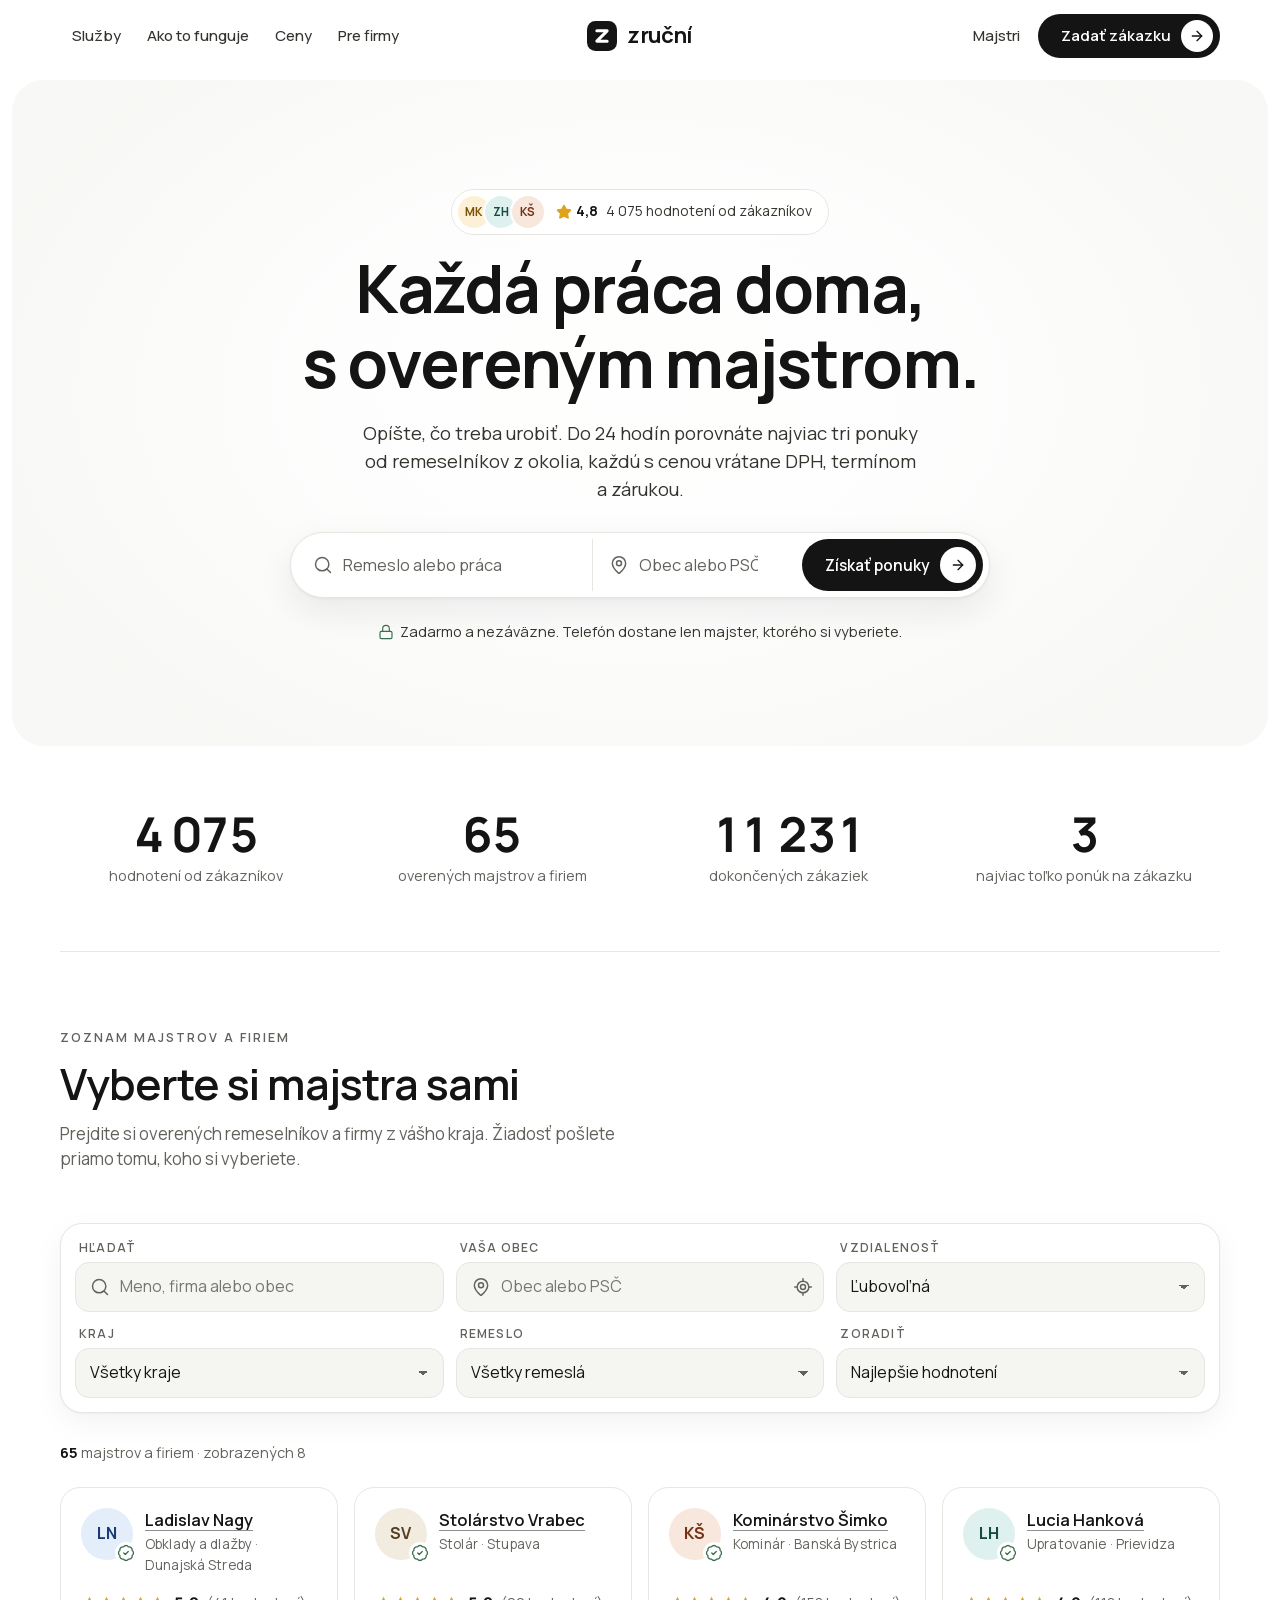
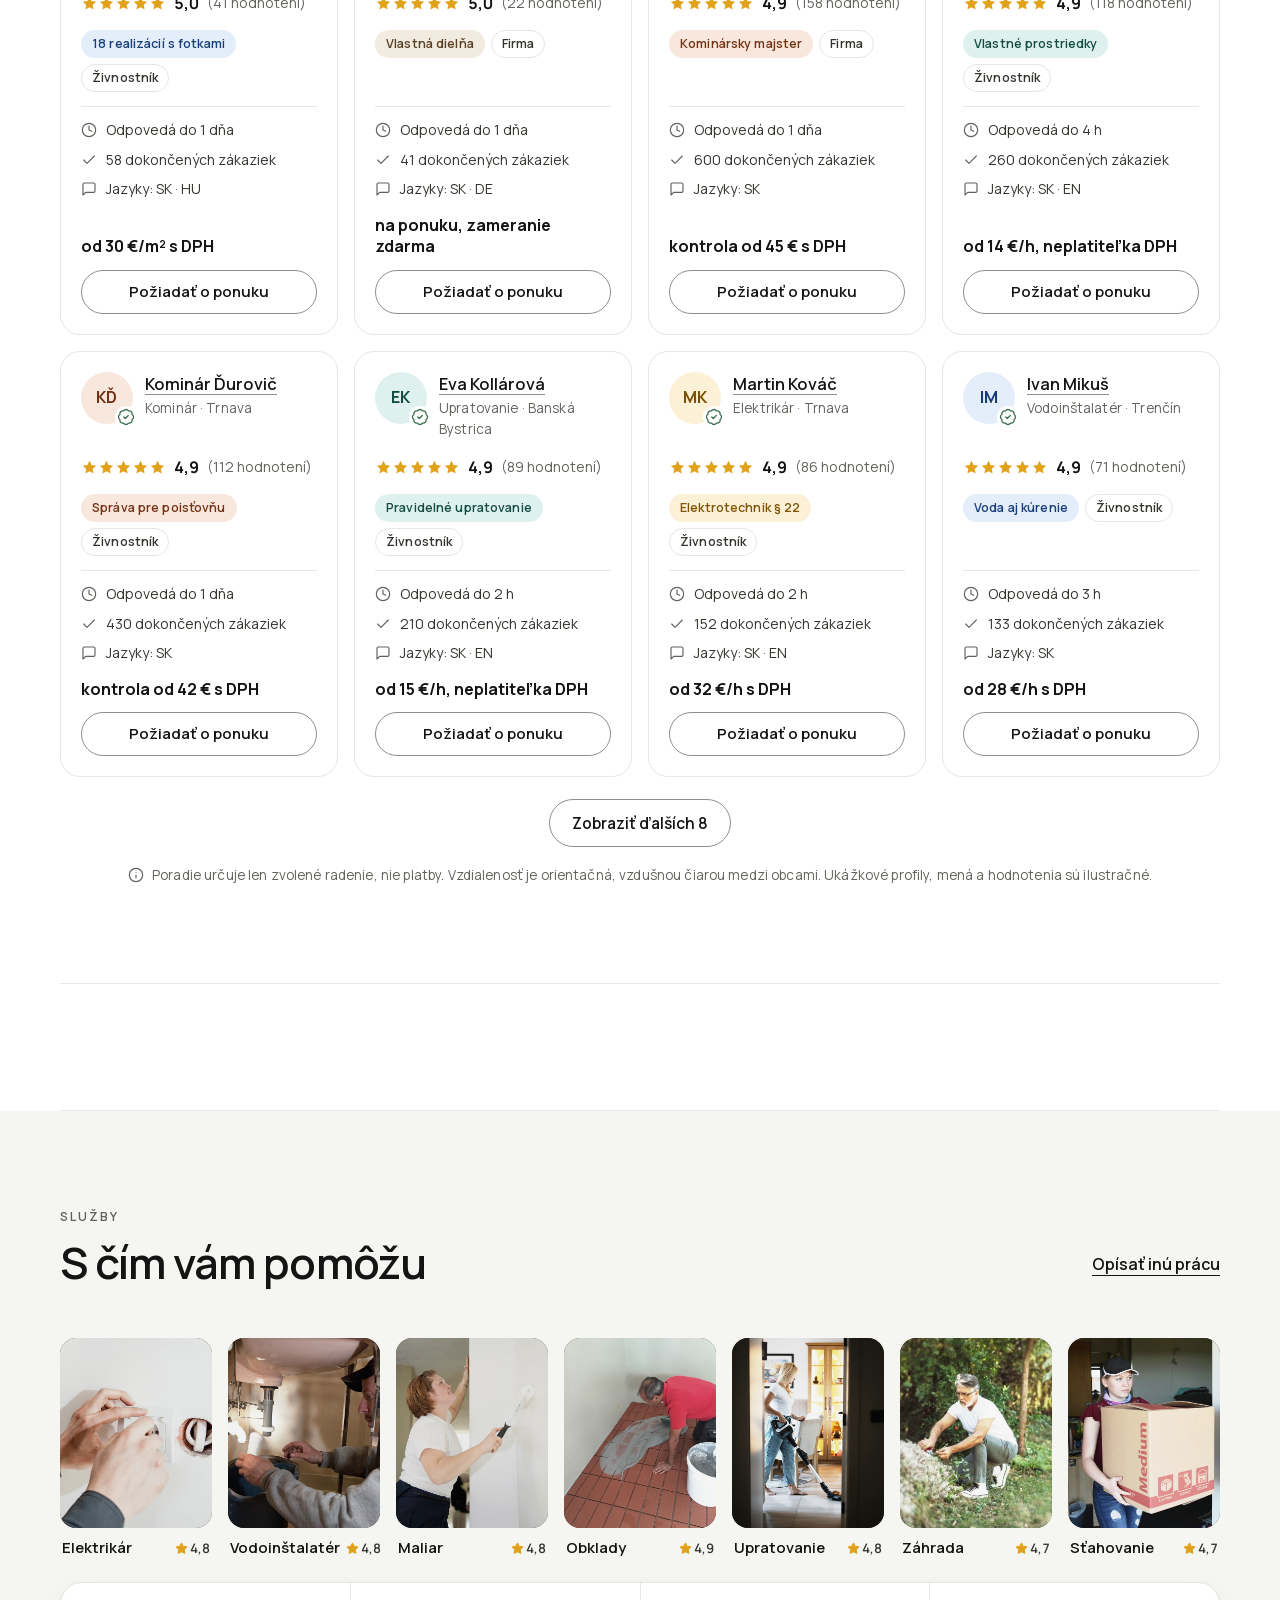
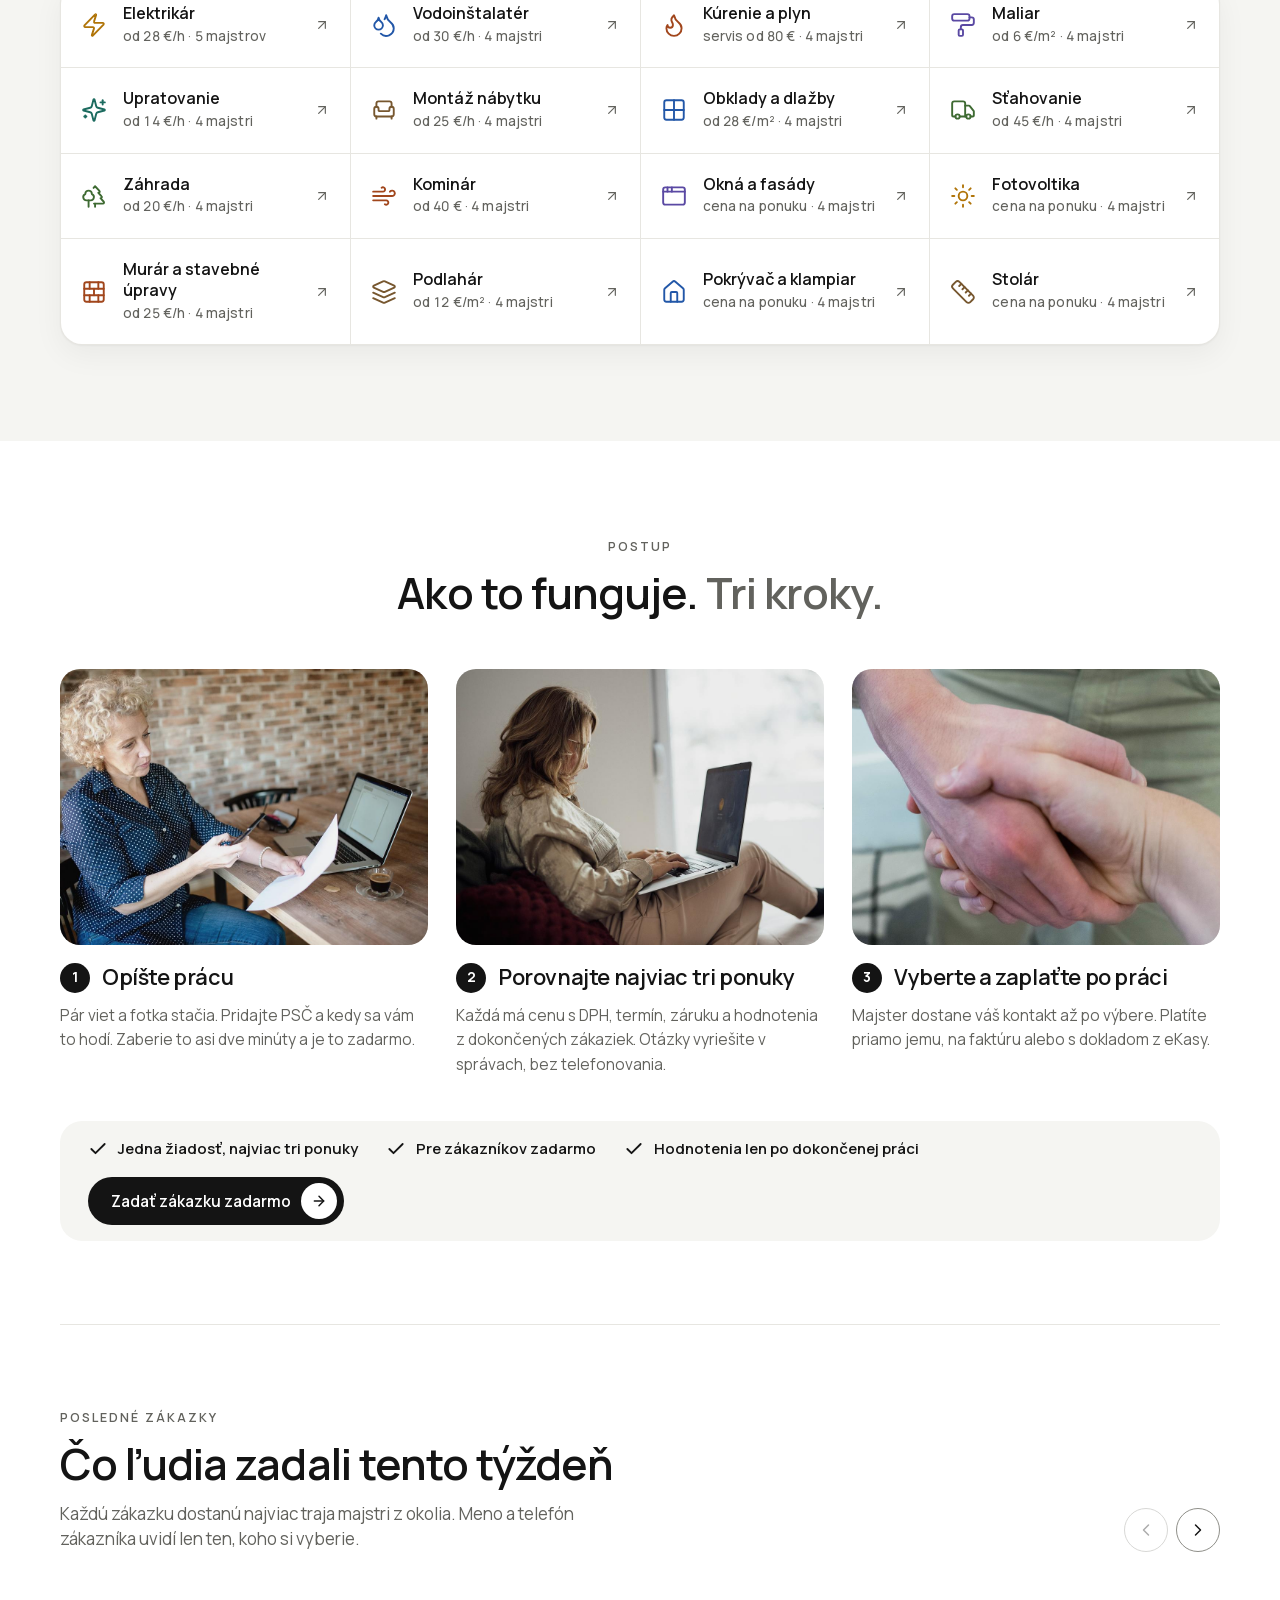
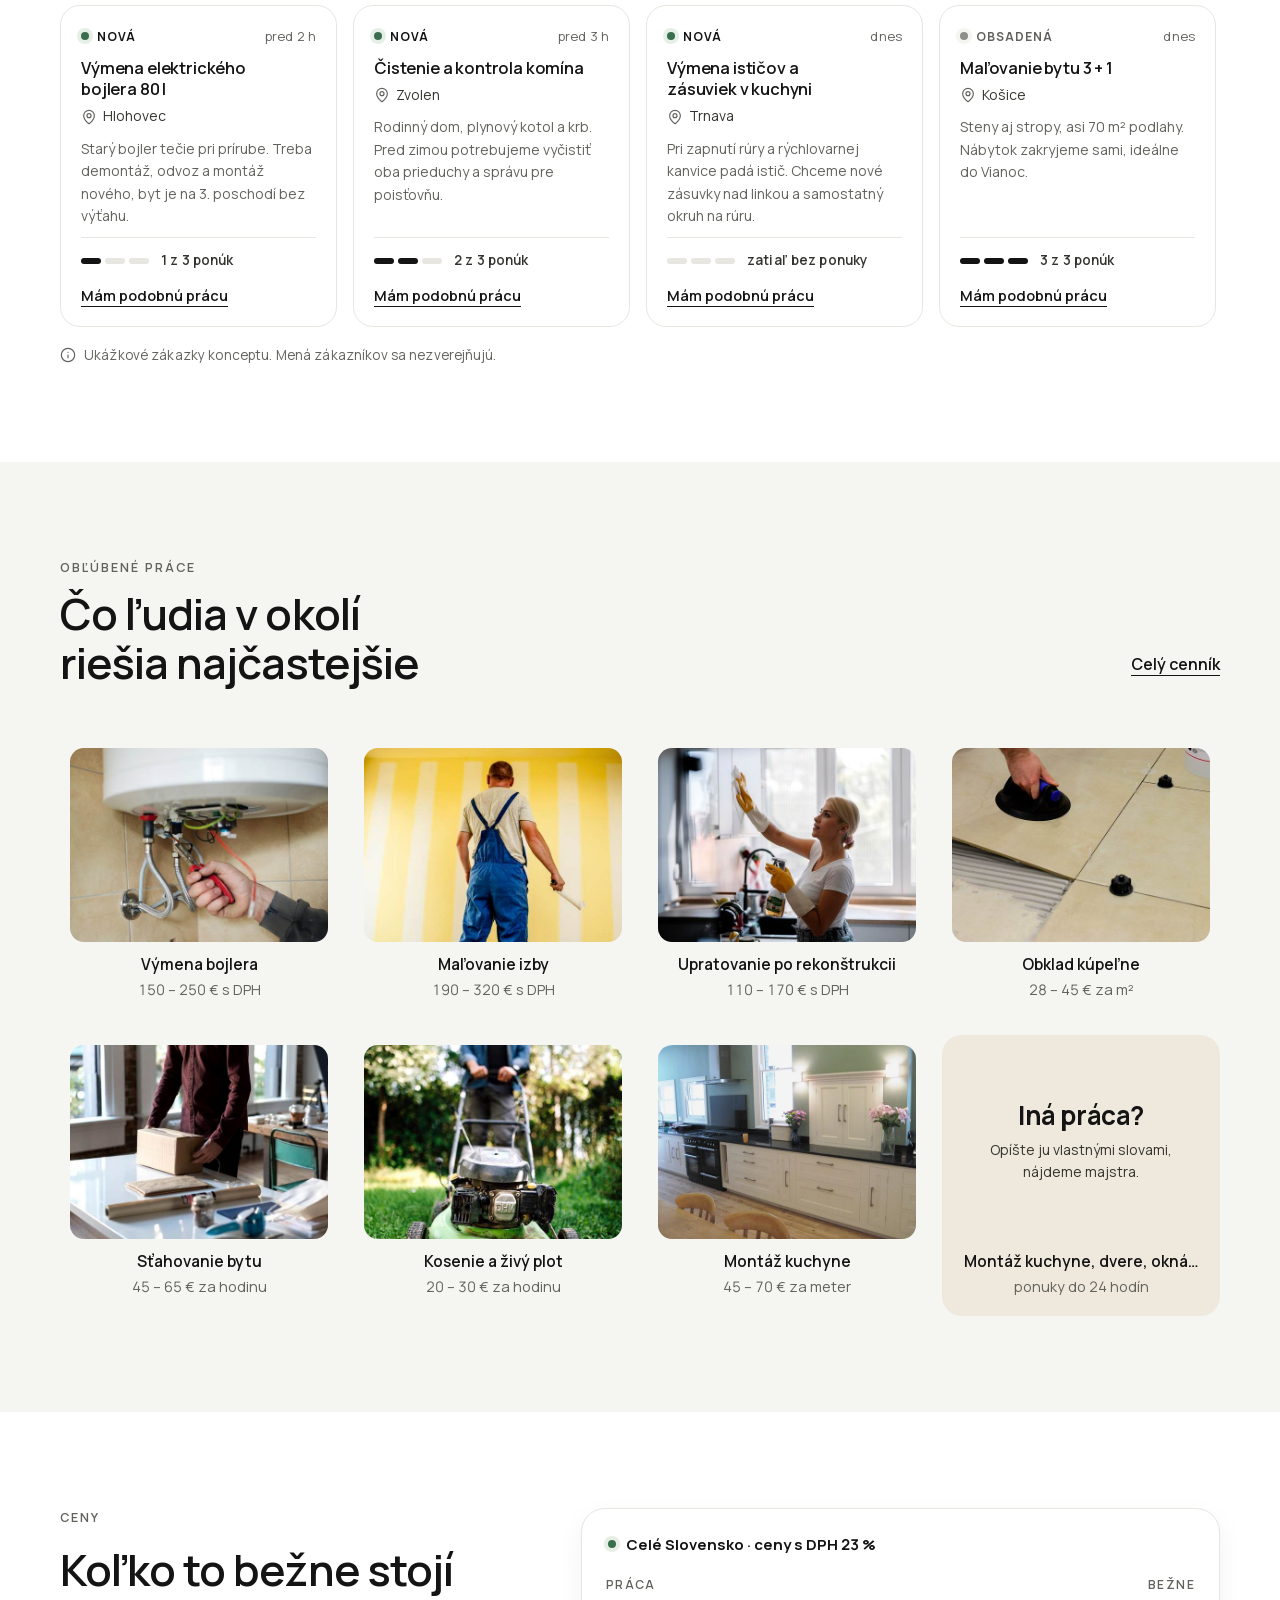
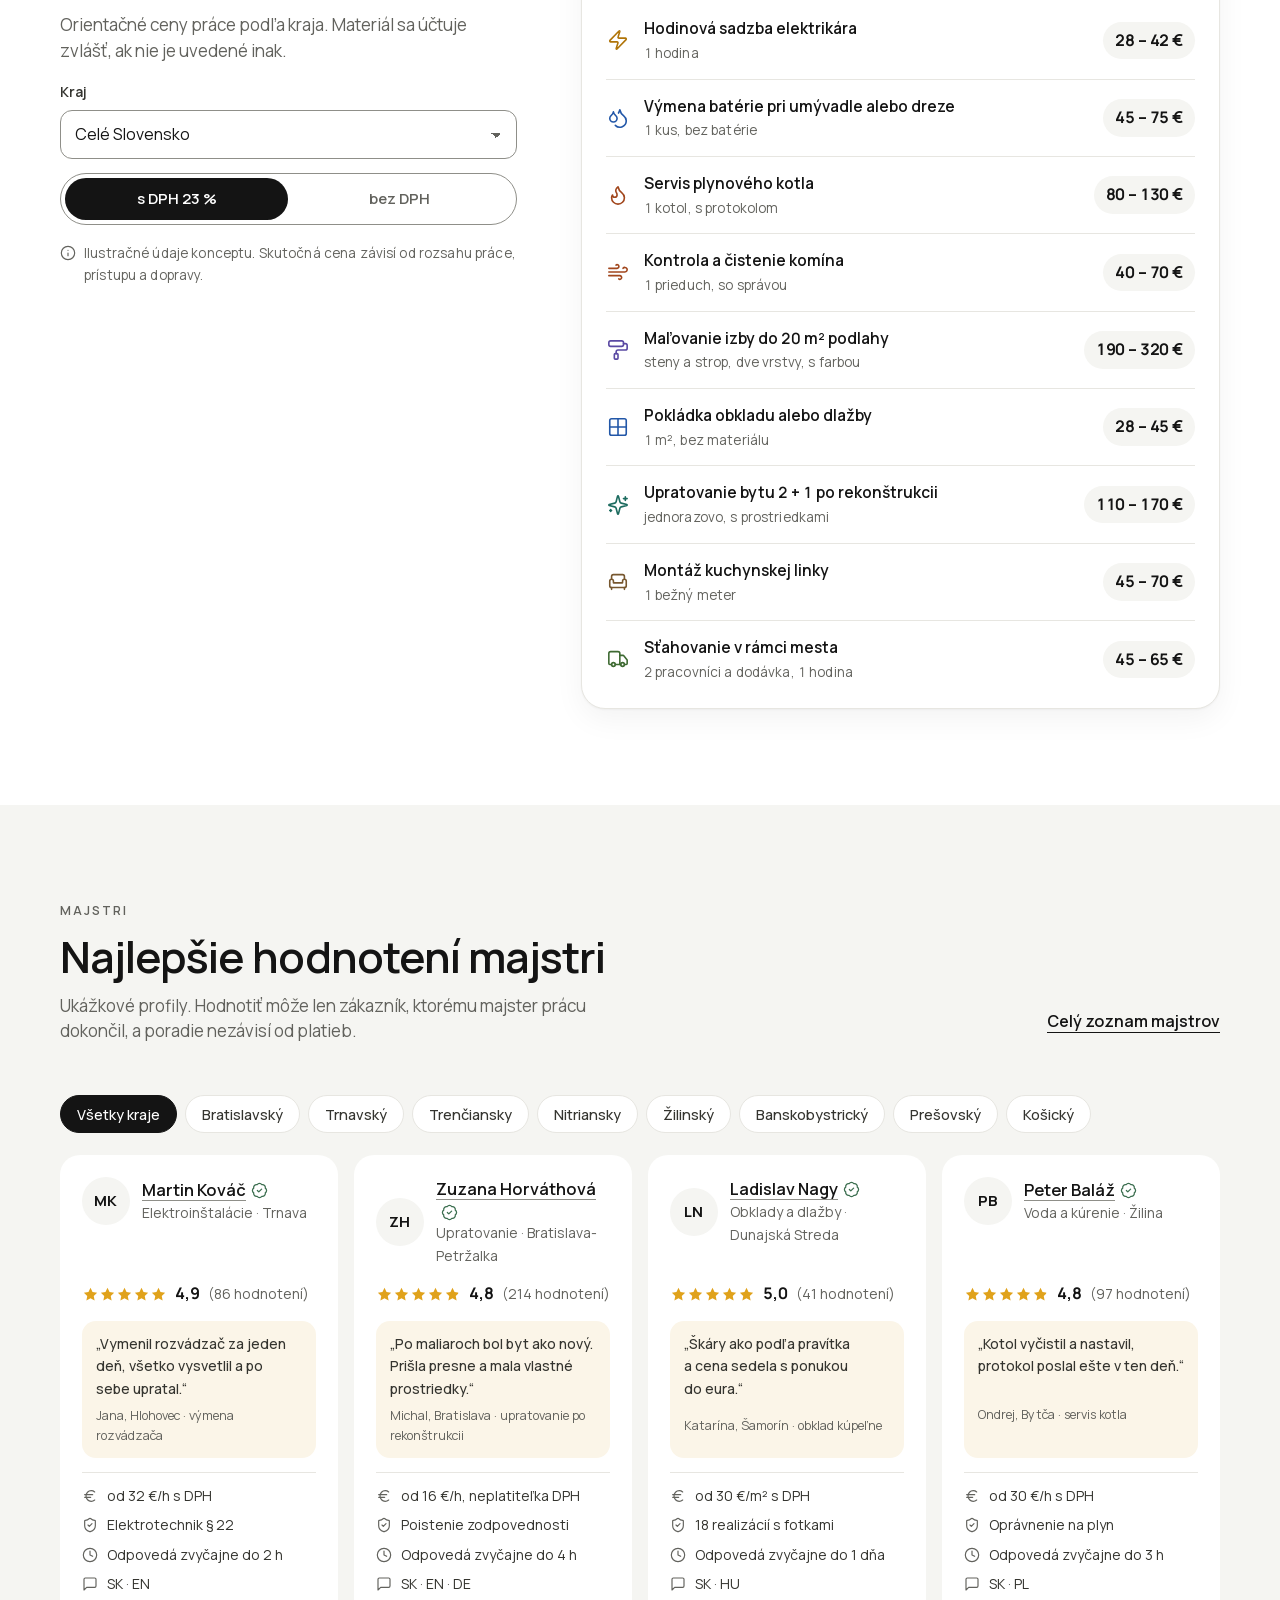
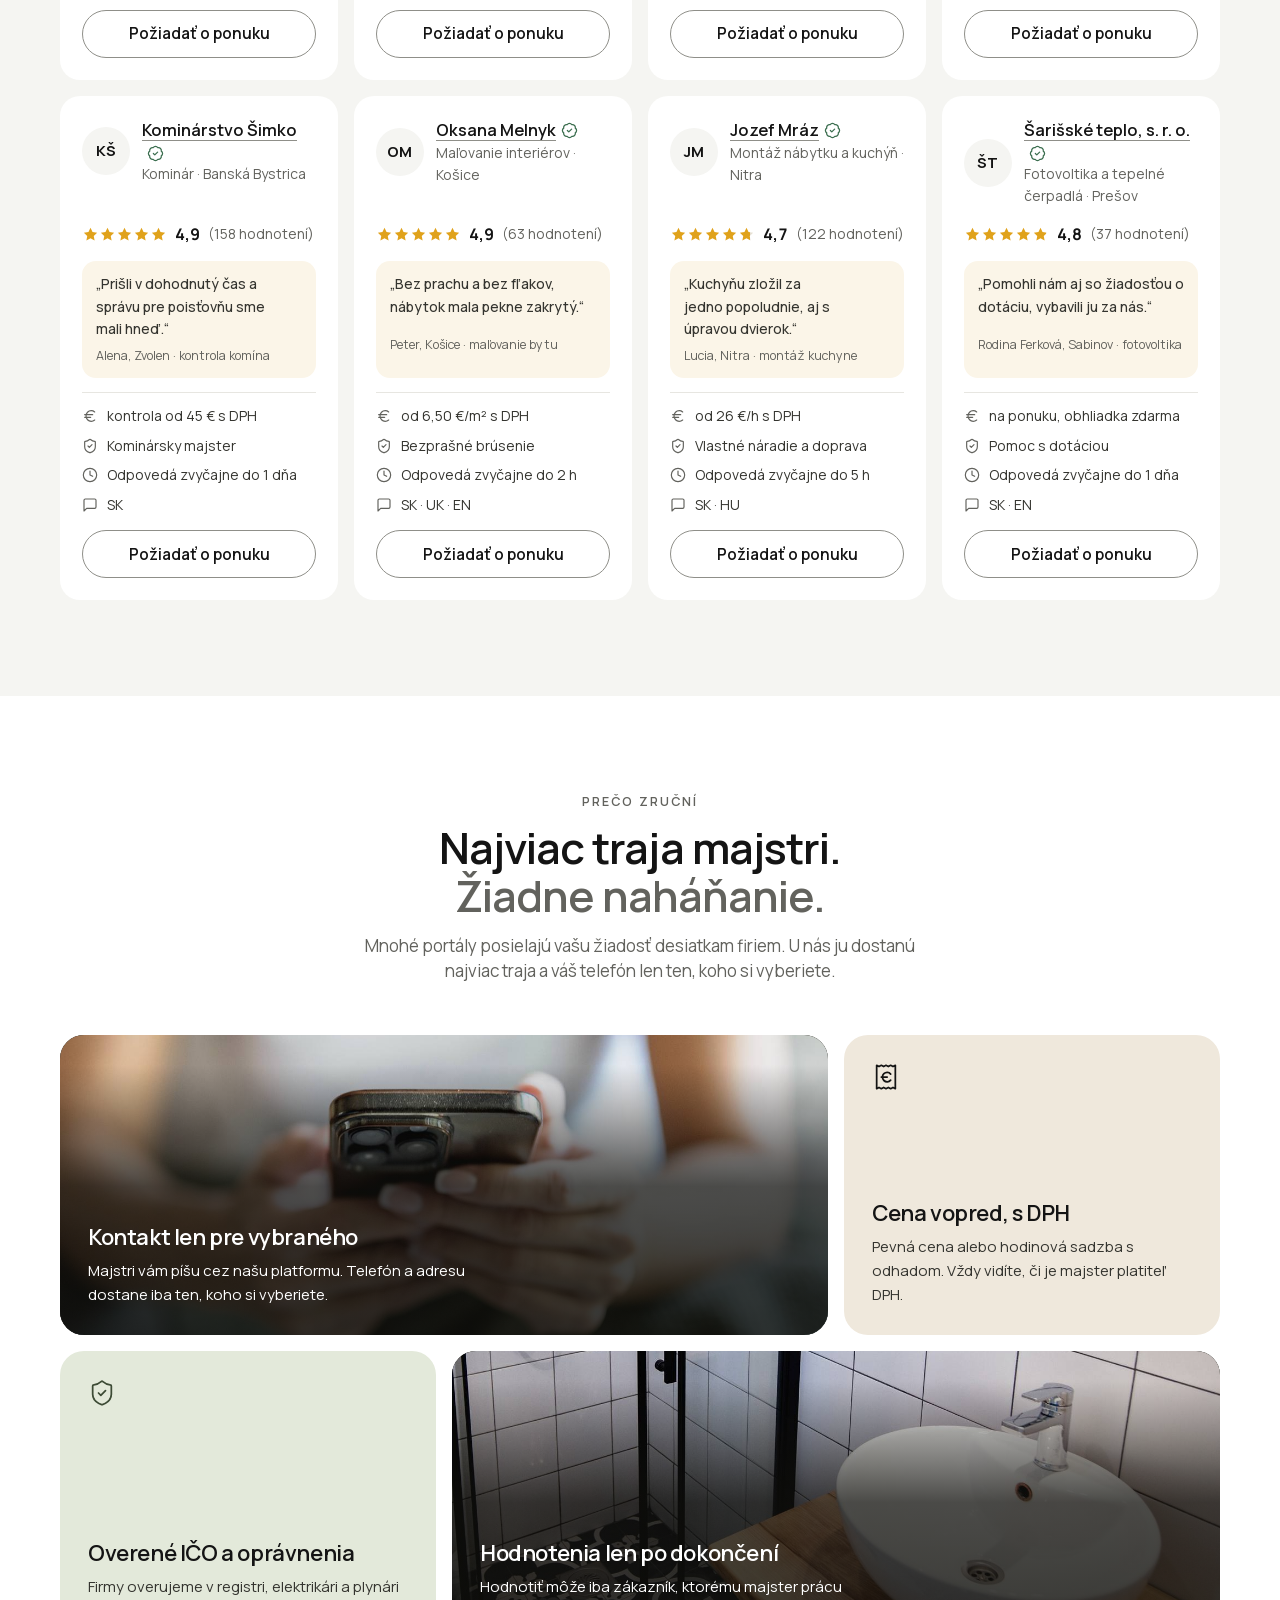
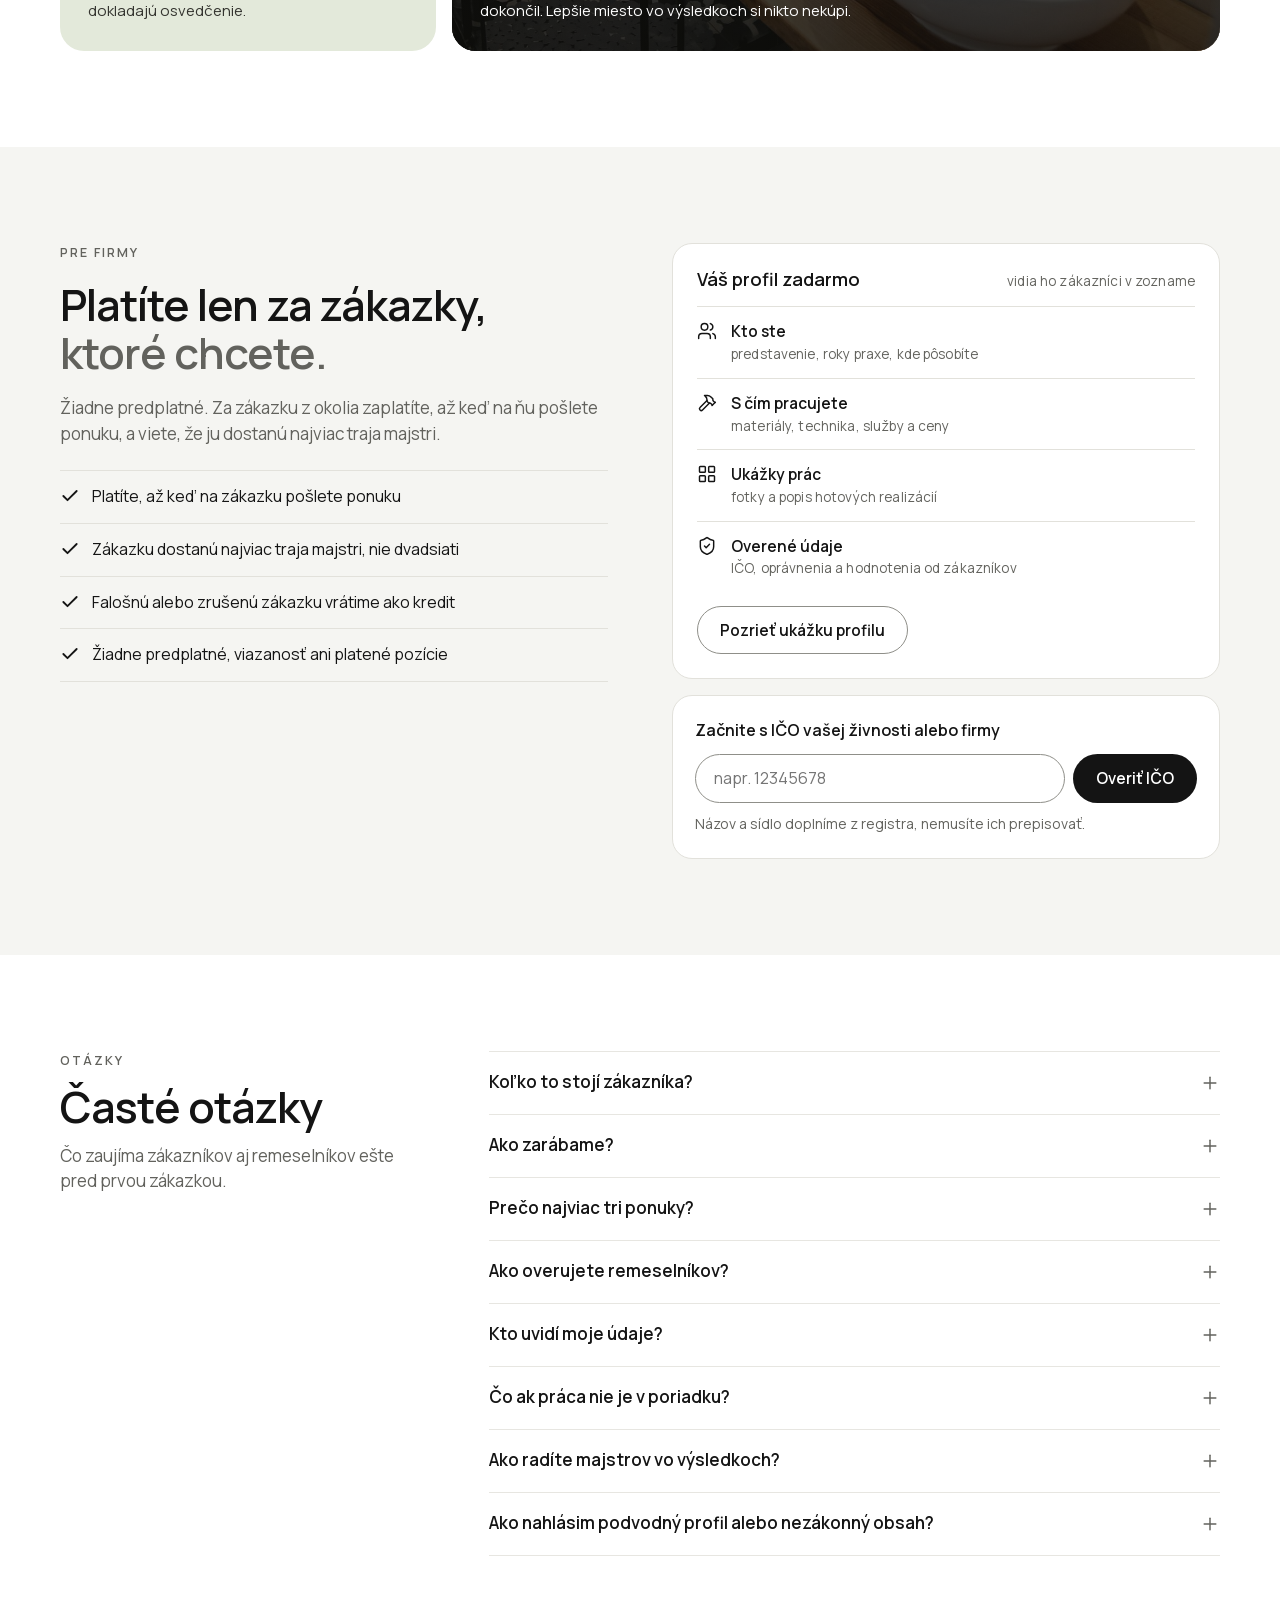
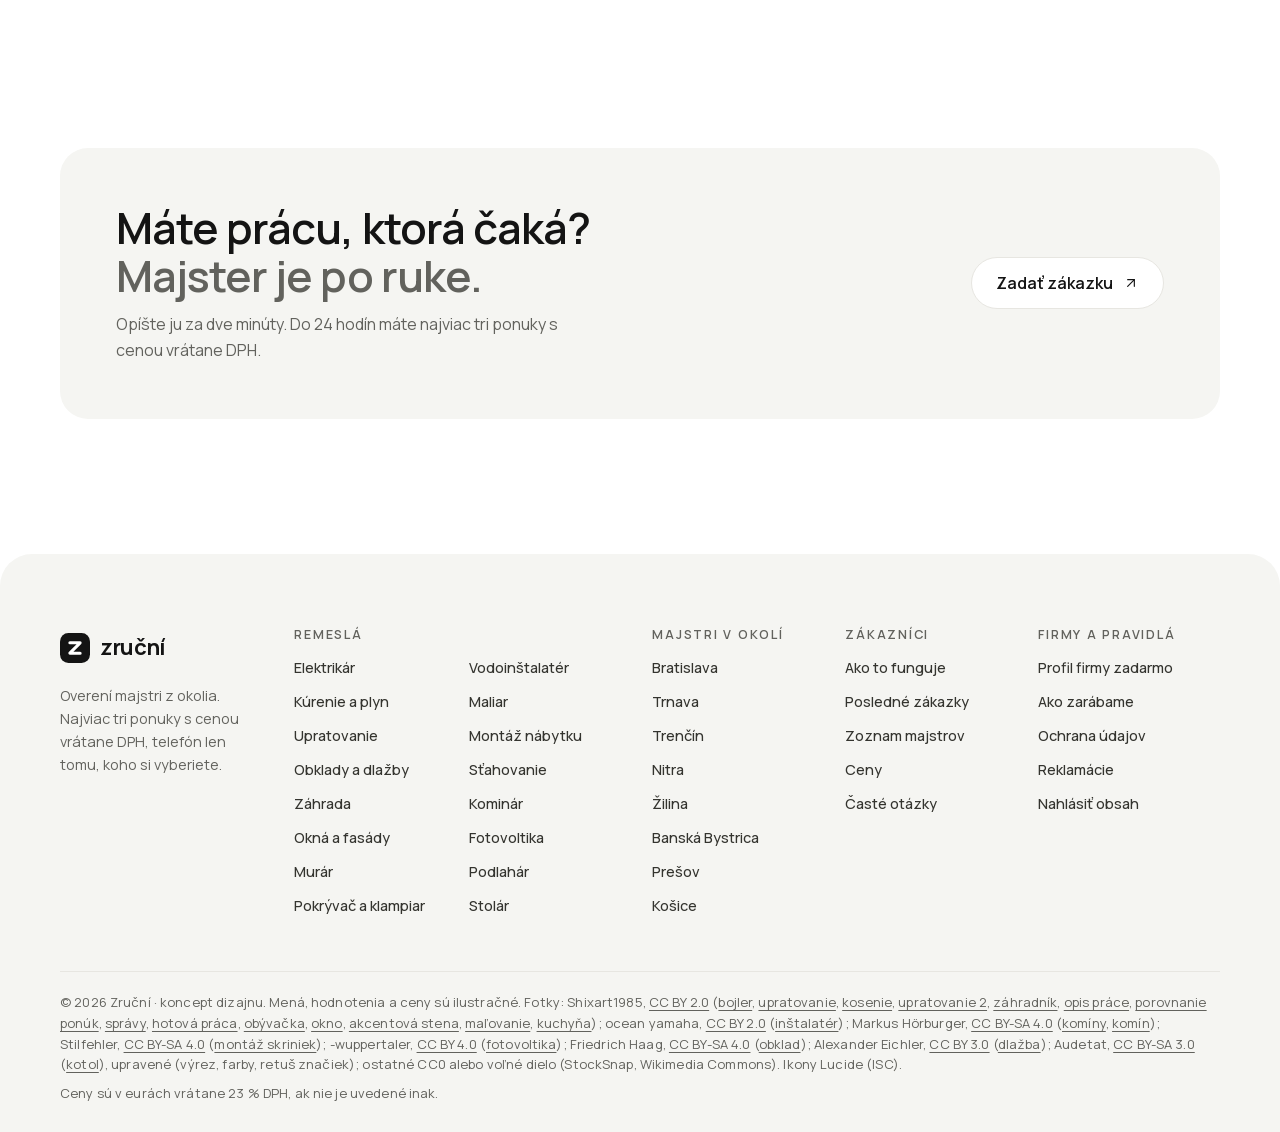
==== commit 0dae8057: "Pohyb, odozva, materiály a typografia podľa zásad Apple - Odozva pri stlačení (:active) na tlačidlác" ====
--- a/index.html
+++ b/index.html
@@ -21,6 +21,7 @@
   --ink:#141414;
   --ink-2:#34342F;
   --muted:#62625D;
+  --ink-3:#4A4A45; /* text na priesvitnom materiáli (spodná lišta): tmavší než --muted, aby bol čitateľný aj nad fotkou */
   --line:#E7E6E1;
   --line-strong:#8F8F89;
   --brand:#141414;
@@ -59,6 +60,29 @@
   --gut-r:max(20px, env(safe-area-inset-right, 0px));
   --header:72px;
   color-scheme:only light;
+
+  /* Pohyb (Apple, Designing Fluid Interfaces): stlačenie hneď a krátko, pustenie a okná ako kriticky tlmená
+     pružina (damping 1,0, response 0,35 s). --spring je jej krivka v linear(), kde ho prehliadač nepozná, ostáva ease-out. */
+  --press-t:100ms;
+  --release-t:300ms;
+  --spring-t:520ms;
+  --spring:cubic-bezier(.2,.8,.2,1);
+  --press:.97;      /* tlačidlá, čipy */
+  --press-card:.985; /* väčšie plochy (karty) sa stláčajú menej */
+
+  /* Typografia: tracking podľa veľkosti (čím väčšie, tým tesnejšie), leading obrátene (veľké nadpisy tesne, drobný text voľnejšie) */
+  --tr-1:-.025em;  /* 40 px a viac: h1, čísla */
+  --tr-2:-.022em;  /* 28–40 px: nadpisy sekcií */
+  --tr-3:-.018em;  /* 20–27 px */
+  --tr-4:-.012em;  /* 17–19 px */
+  --tr-5:-.01em;   /* 15–16,5 px názvy na kartách */
+  --tr-s:.01em;    /* drobný text 12–13,5 px */
+  --lh-head:calc(1em + .3rem); /* 66 px → 1,07 · 44 px → 1,11 · 30 px → 1,16 · 22 px → 1,22 · 16,5 px → 1,29 */
+  --lh-lead:1.5;   /* úvodné odseky 17–19 px */
+  --lh-sm:1.6;     /* odseky 13–14,5 px (telo 16 px má 1,6) */
+}
+@supports (transition-timing-function: linear(0, 1)){
+  :root{--spring:linear(0, 0.0039 1%, 0.0315 3%, 0.0981 5.7%, 0.2032 9%, 0.334 12.9%, 0.4732 17.2%, 0.6047 22.1%, 0.718 27.3%, 0.8082 33%, 0.8753 39%, 0.9223 45.5%, 0.9535 52.3%, 0.9733 59.4%, 0.9852 66.9%, 0.9921 74.7%, 0.9959 82.8%, 0.998 91.3%, 1)}
 }
 
 *,*::before,*::after{box-sizing:border-box}
@@ -68,7 +92,7 @@
 body::before{content:"";position:fixed;inset:0 0 auto;height:env(safe-area-inset-top,0px);z-index:60;background:var(--bg)}
 body:has(dialog[open]){overflow:hidden}
 img,svg{max-width:100%}
-h1,h2,h3{text-wrap:balance;margin:0}
+h1,h2,h3{text-wrap:balance;margin:0;line-height:var(--lh-head)}
 p{margin:0}
 a{color:var(--ink);text-underline-offset:3px}
 button,input,select,textarea{font:inherit;color:inherit}
@@ -81,13 +105,13 @@
 .section{padding-block:clamp(64px, 7.5vw, 104px)}
 .alt{background:var(--bg-alt)}
 .kicker{font-size:12.5px;font-weight:600;letter-spacing:.16em;text-transform:uppercase;color:var(--muted)}
-.h2{font-weight:600;font-size:clamp(30px, 3.4vw, 44px);line-height:1.1;letter-spacing:-.03em}
+.h2{font-weight:600;font-size:clamp(30px, 3.4vw, 44px);line-height:var(--lh-head);letter-spacing:var(--tr-2)}
 .h2 .gray,.cta h2 .gray{color:var(--muted)}
 .sec-head{display:flex;flex-wrap:wrap;justify-content:space-between;align-items:flex-end;gap:16px 32px;margin-bottom:clamp(32px, 4vw, 52px)}
 .sec-head > div{display:grid;gap:12px;max-width:640px}
 .sec-head.center{justify-content:center;text-align:center}
 .sec-head.center > div{justify-items:center}
-.sub{color:var(--muted);font-size:17px;line-height:1.6;max-width:58ch;text-wrap:pretty}
+.sub{color:var(--muted);font-size:17px;line-height:var(--lh-lead);max-width:58ch;text-wrap:pretty}
 
 /* Tlačidlá: tabletky, hlavné s bielym krúžkom a šípkou */
 .btn{display:inline-flex;align-items:center;justify-content:center;gap:10px;min-height:48px;padding:0 22px;border-radius:999px;border:1px solid transparent;font-weight:600;font-size:15.5px;line-height:1.2;text-decoration:none;cursor:pointer;white-space:nowrap;transition:background-color .15s, border-color .15s, color .15s, transform .15s}
@@ -108,8 +132,11 @@
 @media (hover: hover){ .link:hover{text-decoration-thickness:2px} }
 
 /* Hlavička: odkazy vľavo, logo v strede, akcie vpravo */
-.top{position:sticky;top:env(safe-area-inset-top,0px);z-index:50;background:color-mix(in srgb, var(--bg) 92%, transparent);-webkit-backdrop-filter:saturate(1.4) blur(12px);backdrop-filter:saturate(1.4) blur(12px);border-bottom:1px solid transparent;transition:border-color .2s}
-.top.scrolled{border-bottom-color:var(--line)}
+/* Materiál: priesvitná vrstva, obsah pod ňou presvitá rozmazaný; svetlý horný okraj = svetlo na hrane materiálu.
+   Namiesto 1px čiary jemný prechod pod hlavičkou, a len keď sa pod ňu obsah podsúva (.scrolled). */
+.top{position:sticky;top:env(safe-area-inset-top,0px);z-index:50;background:color-mix(in srgb, var(--bg) 72%, transparent);-webkit-backdrop-filter:blur(20px) saturate(180%);backdrop-filter:blur(20px) saturate(180%);box-shadow:inset 0 1px 0 rgba(255,255,255,.7)}
+.top::after{content:"";position:absolute;left:0;right:0;top:100%;height:14px;pointer-events:none;background:linear-gradient(rgba(20,20,20,.06), rgba(20,20,20,0));opacity:0;transition:opacity .25s ease}
+.top.scrolled::after{opacity:1}
 .top .wrap{display:grid;grid-template-columns:1fr auto 1fr;align-items:center;gap:24px;height:var(--header)}
 .nav{display:flex;gap:2px}
 .nav a{display:inline-flex;align-items:center;min-height:44px;padding:0 12px;border-radius:999px;color:var(--ink-2);text-decoration:none;font-weight:500;font-size:15px}
@@ -139,9 +166,9 @@
 .trust .star{width:16px;height:16px}
 .hero-in{display:grid;justify-items:center;gap:22px;max-width:820px;margin-inline:auto;text-align:center}
 .hero h1{display:grid;gap:4px;line-height:1}
-.hero h1 .l1{font-weight:700;font-size:clamp(36px, 5.2vw, 66px);letter-spacing:-.035em;line-height:1.06}
-.hero h1 .l2{font-weight:700;font-size:clamp(36px, 5.2vw, 66px);letter-spacing:-.035em;line-height:1.06}
-.lead{font-size:clamp(17px, 1.45vw, 19px);color:var(--muted);max-width:52ch;text-wrap:pretty}
+.hero h1 .l1{font-weight:700;font-size:clamp(36px, 5.2vw, 66px);letter-spacing:var(--tr-1);line-height:var(--lh-head)}
+.hero h1 .l2{font-weight:700;font-size:clamp(36px, 5.2vw, 66px);letter-spacing:var(--tr-1);line-height:var(--lh-head)}
+.lead{font-size:clamp(17px, 1.45vw, 19px);line-height:var(--lh-lead);color:var(--muted);max-width:52ch;text-wrap:pretty}
 .search{width:100%;max-width:700px;display:flex;align-items:stretch;gap:6px;background:var(--surface);border:1px solid var(--line);border-radius:999px;box-shadow:var(--shadow);padding:6px;text-align:left;transition:border-color .15s;margin-top:6px}
 .search:focus-within{border-color:var(--ink)}
 .s-field{flex:1 1 0;display:flex;align-items:center;gap:10px;padding:0 16px;min-width:0;cursor:text;border-radius:999px}
@@ -231,7 +258,7 @@
 .proj-cta{background:var(--sand)}
 .proj-cta .proj-img{aspect-ratio:4 / 3;display:grid;place-items:center;background:transparent}
 .cta-in{display:grid;justify-items:center;gap:8px;padding:12px}
-.cta-in b{font-weight:700;font-size:26px;letter-spacing:-.03em;line-height:1.1}
+.cta-in b{font-weight:700;font-size:26px;letter-spacing:var(--tr-3);line-height:var(--lh-head)}
 .cta-in span{font-size:14px;color:var(--ink-2);max-width:22ch}
 @media (hover: hover){ .proj-cta:hover{background:#E8E0D1} }
 
@@ -239,7 +266,7 @@
 .stats-sec{padding-top:clamp(40px, 5vw, 64px)}
 .stats{list-style:none;margin:0;padding:0 0 clamp(40px, 5vw, 64px);display:grid;grid-template-columns:repeat(4, minmax(0,1fr));gap:24px;border-bottom:1px solid var(--line);text-align:center}
 .stats li{display:grid;gap:6px;align-content:start}
-.stats b{font-weight:700;font-size:clamp(34px, 3.8vw, 48px);letter-spacing:-.035em;line-height:1;font-variant-numeric:tabular-nums}
+.stats b{font-weight:700;font-size:clamp(34px, 3.8vw, 48px);letter-spacing:var(--tr-1);line-height:1;font-variant-numeric:tabular-nums}
 .stats span{font-size:14.5px;color:var(--muted);text-wrap:balance}
 
 /* Ako to funguje: tri kroky vedľa seba, pod nimi pás výhod s tlačidlom (Daibau) */
@@ -248,7 +275,7 @@
 .kroky li{display:grid;gap:10px;align-content:start}
 .krok-img{display:block;margin-bottom:8px;border-radius:20px;overflow:hidden;background:var(--bg-alt)}
 .krok-img .ph{aspect-ratio:4 / 3}
-.kroky h3{display:flex;align-items:center;gap:12px;font-weight:600;font-size:clamp(19px, 1.7vw, 22px);line-height:1.25;letter-spacing:-.02em}
+.kroky h3{display:flex;align-items:center;gap:12px;font-weight:600;font-size:clamp(19px, 1.7vw, 22px);line-height:var(--lh-head);letter-spacing:var(--tr-3)}
 .krok-n{width:30px;height:30px;border-radius:50%;display:grid;place-items:center;flex:none;background:var(--ink);color:var(--brand-ink);font-size:14px;font-weight:700;letter-spacing:0}
 .kroky p{color:var(--muted);font-size:15.5px;max-width:42ch}
 .kroky-pas{display:flex;flex-wrap:wrap;align-items:center;justify-content:space-between;gap:16px 32px;margin-top:clamp(28px, 4vw, 44px);padding:16px 16px 16px 28px;border-radius:22px;background:var(--bg-alt)}
@@ -272,10 +299,10 @@
 .job-st::before{content:"";width:8px;height:8px;border-radius:50%;background:var(--good);box-shadow:0 0 0 4px var(--good-soft)}
 .job-st.full{color:var(--muted)}
 .job-st.full::before{background:var(--line-strong);box-shadow:0 0 0 4px var(--bg-alt)}
-.job h3{font-weight:600;font-size:16.5px;line-height:1.3;letter-spacing:-.01em}
+.job h3{font-weight:600;font-size:16.5px;line-height:var(--lh-head);letter-spacing:var(--tr-5)}
 .job-loc{display:flex;align-items:center;gap:6px;margin-top:-4px;font-size:14px;color:var(--ink-2)}
 .job-loc .ic{width:16px;height:16px;color:var(--muted)}
-.job-desc{font-size:14px;line-height:1.55;color:var(--muted);display:-webkit-box;-webkit-line-clamp:5;-webkit-box-orient:vertical;overflow:hidden}
+.job-desc{font-size:14px;line-height:var(--lh-sm);color:var(--muted);display:-webkit-box;-webkit-line-clamp:5;-webkit-box-orient:vertical;overflow:hidden}
 .job-foot{margin-top:auto;display:grid;gap:2px;padding-top:12px;border-top:1px solid var(--line)}
 .job-of{display:flex;align-items:center;gap:4px;font-size:13.5px;font-weight:600;color:var(--ink-2)}
 .job-of i{width:20px;height:6px;border-radius:6px;background:var(--line)}
@@ -288,7 +315,7 @@
 .bento{display:grid;grid-template-columns:repeat(3, minmax(0,1fr));grid-auto-rows:minmax(300px, auto);gap:16px}
 .b{position:relative;isolation:isolate;overflow:hidden;display:grid;align-content:space-between;gap:16px;padding:28px;border-radius:24px;background:var(--bg-alt)}
 .b-2{grid-column:span 2}
-.b h3{font-weight:600;font-size:22px;line-height:1.2;letter-spacing:-.02em}
+.b h3{font-weight:600;font-size:22px;line-height:var(--lh-head);letter-spacing:var(--tr-3)}
 .b p{font-size:15px;color:var(--ink-2);max-width:42ch;margin-top:8px}
 .b > .ic{width:28px;height:28px;stroke-width:1.5}
 .b-sand{background:var(--sand)}
@@ -313,7 +340,7 @@
 .pro-top{display:flex;gap:12px;align-items:center;min-width:0}
 .pro-top > div{min-width:0}
 .ava{width:48px;height:48px;border-radius:50%;display:grid;place-items:center;background:var(--bg-alt);color:var(--ink);font-weight:700;font-size:15px;letter-spacing:.02em;flex:none}
-.pro h3{font-weight:600;font-size:16.5px;line-height:1.25;letter-spacing:-.01em}
+.pro h3{font-weight:600;font-size:16.5px;line-height:var(--lh-head);letter-spacing:var(--tr-5)}
 .vf{display:inline-block;width:17px;height:17px;margin-left:5px;vertical-align:-3px;color:var(--good)}
 .trade{font-size:14px;color:var(--muted)}
 .rating{display:flex;flex-wrap:wrap;align-items:center;gap:4px 8px;font-size:14px;color:var(--muted)}
@@ -322,7 +349,7 @@
 /* Päť hviezd ako maska, vyplnené podľa --p (hodnotenie / 5) */
 .stars{--p:100%;display:inline-block;flex:none;width:85px;height:17px;background:linear-gradient(90deg, var(--star) var(--p), #E6E0D3 var(--p));-webkit-mask:url("data:image/svg+xml,%3Csvg xmlns='http://www.w3.org/2000/svg' viewBox='0 0 24 24'%3E%3Cpath d='M12 2.6l2.85 5.95 6.55.88-4.8 4.55 1.2 6.5L12 17.33l-5.8 3.15 1.2-6.5-4.8-4.55 6.55-.88z'/%3E%3C/svg%3E") 0 0 / 17px 17px repeat-x;mask:url("data:image/svg+xml,%3Csvg xmlns='http://www.w3.org/2000/svg' viewBox='0 0 24 24'%3E%3Cpath d='M12 2.6l2.85 5.95 6.55.88-4.8 4.55 1.2 6.5L12 17.33l-5.8 3.15 1.2-6.5-4.8-4.55 6.55-.88z'/%3E%3C/svg%3E") 0 0 / 17px 17px repeat-x}
 .quote{margin:0;display:grid;gap:6px;padding:12px 14px;border-radius:14px;background:#FBF5E8}
-.quote blockquote{margin:0;font-size:14px;line-height:1.5;font-weight:500;color:var(--ink-2);text-wrap:pretty}
+.quote blockquote{margin:0;font-size:14px;line-height:var(--lh-sm);font-weight:500;color:var(--ink-2);text-wrap:pretty}
 .quote figcaption{font-size:12.5px;color:var(--muted)}
 .pro-facts{list-style:none;margin:0;padding:12px 0 0;border-top:1px solid var(--line);display:grid;gap:7px;font-size:14px;color:var(--ink-2)}
 .pro-facts li{display:flex;gap:9px;align-items:flex-start;min-width:0}
@@ -376,7 +403,7 @@
 .biz-head{display:flex;gap:12px;align-items:flex-start;min-width:0}
 .biz .ava{width:52px;height:52px;font-size:16px;background:var(--tb);color:color-mix(in srgb, var(--ti) 70%, #000)}
 .biz-main{min-width:0;display:grid;gap:2px}
-.biz h3{font-weight:600;font-size:16.5px;line-height:1.3;letter-spacing:-.01em;overflow-wrap:anywhere}
+.biz h3{font-weight:600;font-size:16.5px;line-height:var(--lh-head);letter-spacing:var(--tr-5);overflow-wrap:anywhere}
 /* odznak „IČO overené“ v rohu avatara: pri dvojriadkovom mene neodskakuje */
 .biz-ava{position:relative;flex:none;display:grid}
 .biz-ava .vf{position:absolute;right:-4px;bottom:-4px;width:22px;height:22px;margin:0;padding:2px;border-radius:50%;background:var(--surface);color:var(--good)}
@@ -438,7 +465,7 @@
 .ptable .tic .ic{width:22px;height:22px}
 .ptable .pn small{display:block;font-weight:400;font-size:13.5px;color:var(--muted);margin-top:2px}
 .ptable td{text-align:right;white-space:nowrap}
-.ptable td b{display:inline-block;padding:6px 12px;border-radius:999px;background:var(--bg-alt);font-weight:700;font-size:16px;letter-spacing:-.01em;color:var(--ink)}
+.ptable td b{display:inline-block;padding:6px 12px;border-radius:999px;background:var(--bg-alt);font-weight:700;font-size:16px;letter-spacing:var(--tr-5);color:var(--ink)}
 @media (hover: hover){ .ptable tbody tr:hover td b{background:var(--tb, var(--bg-alt))} }
 
 /* Pre firmy */
@@ -460,7 +487,7 @@
 .lead-list li{display:flex;justify-content:space-between;align-items:center;gap:16px;padding:14px 0;border-top:1px solid var(--band-line)}
 .lead-list b{display:block;font-weight:600;font-size:15.5px}
 .lead-list small{display:block;font-size:13.5px;color:var(--band-muted)}
-.lead-list strong{font-weight:700;font-size:30px;letter-spacing:-.03em;line-height:1;font-variant-numeric:tabular-nums;white-space:nowrap}
+.lead-list strong{font-weight:700;font-size:30px;letter-spacing:var(--tr-2);line-height:1;font-variant-numeric:tabular-nums;white-space:nowrap}
 .lead-foot{display:flex;gap:8px;align-items:flex-start;font-size:13.5px;color:var(--band-muted);padding-top:12px;border-top:1px solid var(--band-line)}
 .lead-foot .ic{margin-top:2px}
 .pf-teaser{background:var(--band-card);border:1px solid var(--band-line);border-radius:20px;padding:24px;display:grid;gap:14px}
@@ -499,7 +526,7 @@
 
 /* Výzva (slúchadlá) */
 .cta{background:var(--bg-alt);border-radius:28px;padding:clamp(28px, 5vw, 56px);display:flex;flex-wrap:wrap;align-items:center;justify-content:space-between;gap:24px 40px}
-.cta h2{font-weight:600;font-size:clamp(28px, 3.4vw, 44px);line-height:1.1;letter-spacing:-.03em}
+.cta h2{font-weight:600;font-size:clamp(28px, 3.4vw, 44px);line-height:var(--lh-head);letter-spacing:var(--tr-2)}
 .cta h2 span{display:block}
 .cta p{color:var(--muted);margin-top:12px;max-width:50ch}
 .cta .btn{min-height:52px;padding:0 24px;font-size:16px}
@@ -535,7 +562,7 @@
 dialog::backdrop{background:var(--scrim)}
 .dlg-form{display:flex;flex-direction:column;min-height:0;flex:1}
 .dlg-head{display:flex;align-items:flex-start;justify-content:space-between;gap:16px;padding:24px 24px 0}
-.dlg-head h2{font-weight:600;font-size:24px;letter-spacing:-.025em;margin-top:2px}
+.dlg-head h2{font-weight:600;font-size:24px;letter-spacing:var(--tr-3);margin-top:2px}
 .steplabel{font-size:12.5px;font-weight:600;letter-spacing:.12em;text-transform:uppercase;color:var(--muted);font-variant-numeric:tabular-nums}
 .x{width:44px;height:44px;margin:-8px -10px 0 0;border-radius:50%;border:0;background:none;display:grid;place-items:center;cursor:pointer;color:var(--ink)}
 @media (hover: hover){ .x:hover{background:var(--bg-alt)} }
@@ -557,7 +584,7 @@
 .done{display:grid;gap:16px}
 .okmark{width:52px;height:52px;border-radius:50%;display:grid;place-items:center;background:var(--good-soft);color:var(--good)}
 .okmark .ic{width:24px;height:24px;stroke-width:2.4}
-.done h3{font-weight:600;font-size:22px;letter-spacing:-.02em}
+.done h3{font-weight:600;font-size:22px;letter-spacing:var(--tr-3)}
 .done p{color:var(--muted)}
 .summary{display:grid;grid-template-columns:auto minmax(0,1fr);gap:8px 16px;margin:0;padding:16px;border-radius:14px;background:var(--bg-alt);font-size:14.5px}
 .summary dt{color:var(--muted)}
@@ -574,13 +601,101 @@
   html.js .rv{opacity:0;transform:translateY(24px);transition:opacity .7s cubic-bezier(.2,.7,.2,1), transform .7s cubic-bezier(.2,.7,.2,1)}
   html.js .rv.rv-in{opacity:1;transform:none}
   .biz.biz-in{animation:biz-in .45s cubic-bezier(.2,.7,.2,1) both;animation-delay:calc(var(--k, 0) * 45ms)}
-  dialog[open]{animation:dlg-in .32s cubic-bezier(.2,.7,.2,1)}
-  dialog[open]::backdrop{animation:fade-in .32s ease}
 }
 @keyframes biz-in{from{opacity:0;transform:translateY(14px)}}
-@keyframes dlg-in{from{opacity:0;transform:translateY(18px) scale(.985)}}
-@keyframes fade-in{from{opacity:0}}
 @media print{ html.js .rv{opacity:1!important;transform:none!important} }
+
+/* Okná (žiadosť, profil): vstup aj odchod rovnakou cestou cez CSS prechody, nie @keyframes. Prechod sa dá kedykoľvek
+   prerušiť a ide z aktuálnej (zobrazenej) hodnoty: zavretie a hneď otvorenie sa plynule otočí, bez skoku.
+   Na počítači okno vyrastá z tlačidla, ktoré ho otvorilo (--dlg-origin nastaví skript), na mobile vychádza zdola
+   ako list a rovnako zdola odchádza; dá sa stiahnuť prstom (pružina v skripte). */
+dialog{--dlg-from:translateY(14px) scale(.96);--dlg-op:0;transform-origin:var(--dlg-origin, 50% 50%)}
+dialog:not([open]),dialog:not([open])::backdrop{pointer-events:none} /* počas odchodu už neprekáža klikom */
+@media (prefers-reduced-motion: no-preference){
+  dialog{opacity:var(--dlg-op);transform:var(--dlg-from);transition:opacity .2s ease, transform var(--spring-t) var(--spring), display var(--spring-t) allow-discrete, overlay var(--spring-t) allow-discrete}
+  dialog[open]{opacity:1;transform:none}
+  dialog::backdrop{opacity:0;transition:opacity .3s ease, display var(--spring-t) allow-discrete, overlay var(--spring-t) allow-discrete}
+  dialog[open]::backdrop{opacity:calc(1 - var(--drag-p, 0))}
+  @starting-style{
+    dialog[open]{opacity:var(--dlg-op);transform:var(--dlg-from)}
+    dialog[open]::backdrop{opacity:0}
+  }
+}
+/* menej pohybu: žiadny posun ani zväčšenie, len krátke prelínanie (prebije aj globálne transition:none nižšie) */
+@media (prefers-reduced-motion: reduce){
+  dialog{opacity:0;transition:opacity .15s ease, display .15s allow-discrete, overlay .15s allow-discrete!important}
+  dialog[open]{opacity:1}
+  dialog::backdrop{opacity:0;transition:opacity .15s ease, display .15s allow-discrete, overlay .15s allow-discrete}
+  dialog[open]::backdrop{opacity:1}
+  @starting-style{
+    dialog[open]{opacity:0}
+    dialog[open]::backdrop{opacity:0}
+  }
+}
+
+/* Otázky: obsah sa rozbalí z aktuálnej výšky (prerušiteľný CSS prechod na block-size:auto), ikona + sa otáča rovnakou pružinou */
+.faq summary .ic{transition:transform var(--spring-t) var(--spring)}
+@supports selector(::details-content){
+  @media (prefers-reduced-motion: no-preference){
+    .faq details{interpolate-size:allow-keywords}
+    .faq details::details-content{block-size:0;overflow:hidden;opacity:0;transition:block-size var(--spring-t) var(--spring), opacity .25s ease, content-visibility var(--spring-t) allow-discrete}
+    .faq details[open]::details-content{block-size:auto;opacity:1}
+  }
+  @media (prefers-reduced-motion: reduce){
+    .faq details::details-content{opacity:0;transition:opacity .15s ease, content-visibility .15s allow-discrete}
+    .faq details[open]::details-content{opacity:1}
+  }
+}
+
+/* Odozva na stlačenie: hneď pri dotyku (pointer-down, :active), stlačenie 100 ms, pustenie pružinou 300 ms.
+   Vlastná odozva nahrádza sivé bliknutie prehliadača; manipulation vypne čakanie na dvojklik. */
+.btn,.chip,.tile,.dir-item,.proj,.biz,.pro,.jobs-nav button,.seg label,.opt,.tabbar a,.tabbar button,.x,.dx-locate,.foot-col button,.faq summary{-webkit-tap-highlight-color:transparent;touch-action:manipulation}
+.btn{transition:background-color .15s, border-color .15s, color .15s, transform var(--release-t) var(--spring)}
+.chip{transition:border-color .15s, background-color .15s, color .15s, transform var(--release-t) var(--spring)}
+.jobs-nav button{transition:border-color .15s, opacity .15s, transform var(--release-t) var(--spring)}
+.dir-item{transition:background-color .15s, transform var(--release-t) var(--spring)}
+.proj{transition:background-color .2s, transform var(--release-t) var(--spring)}
+.biz{transition:border-color .15s, box-shadow .2s, transform var(--release-t) var(--spring)}
+.pro{transition:box-shadow .2s, transform var(--release-t) var(--spring)}
+.tile,.x,.opt,.tabbar a,.tabbar button{transition:transform var(--release-t) var(--spring), color .15s, background-color .15s}
+.seg label{transition:transform var(--release-t) var(--spring), color .15s, background-color .15s}
+.dx-locate{transition:transform var(--release-t) var(--spring), background-color .15s}
+@media (prefers-reduced-motion: no-preference){
+  .btn:active,.chip:active,.jobs-nav button:not(:disabled):active,.seg label:active,.x:active,.tabbar a:active,.tabbar button:active{transform:scale(var(--press));transition-duration:var(--press-t);transition-timing-function:ease-out}
+  .opt:active{transform:scale(.985);transition-duration:var(--press-t);transition-timing-function:ease-out}
+  .dx-locate:active{transform:translateY(-50%) scale(.92);transition-duration:var(--press-t);transition-timing-function:ease-out}
+  /* karta sa stlačí, len keď sa nestláča tlačidlo v nej (to má vlastnú odozvu) */
+  .tile:active,.dir-item:active,.proj:active,.biz:active:not(:has(.biz-btn:active)),.pro:active:not(:has(.btn:active)){transform:scale(var(--press-card));transition-duration:var(--press-t);transition-timing-function:ease-out}
+}
+/* menej pohybu: odozva ostáva, ale ako stlmenie namiesto zmenšenia */
+@media (prefers-reduced-motion: reduce){
+  .btn:active,.chip:active,.jobs-nav button:not(:disabled):active,.seg label:active,.x:active,.tabbar a:active,.tabbar button:active,.opt:active,.dx-locate:active,
+  .tile:active,.dir-item:active,.proj:active,.biz:active:not(:has(.biz-btn:active)),.pro:active:not(:has(.btn:active)){opacity:.72}
+}
+
+/* Materiály bez priesvitnosti: prehliadač bez backdrop-filter, menej priehľadnosti, vyšší kontrast */
+@supports not ((backdrop-filter: blur(1px)) or (-webkit-backdrop-filter: blur(1px))){
+  .top,.tabbar{background:var(--bg)}
+}
+@media (prefers-reduced-transparency: reduce){
+  .top,.tabbar{background:var(--bg);-webkit-backdrop-filter:none;backdrop-filter:none}
+  .pf-x{background:var(--surface)!important;-webkit-backdrop-filter:none;backdrop-filter:none}
+  .trust{background:var(--surface)}
+}
+@media (prefers-contrast: more){
+  .top,.tabbar{background:var(--bg);-webkit-backdrop-filter:none;backdrop-filter:none;box-shadow:none}
+  .top{border-bottom:1px solid var(--ink)}
+  .tabbar{border-top:1px solid var(--ink)}
+  .tabbar a,.tabbar button{color:var(--ink)}
+  .top::after,.tabbar::before{display:none}
+  .pf-x{background:var(--surface)!important;-webkit-backdrop-filter:none;backdrop-filter:none;box-shadow:0 0 0 1px var(--ink)}
+}
+
+/* Drobný text: mierne kladný tracking a voľnejší leading (doplnok k tokenom --tr-*, --lh-*) */
+.pf-revs small,.job-top,.tile-rate,.pf-facts span,.pf-gal figcaption,.pf-proj small,.pf-score small,.pf-bars li,
+.foot-bottom,.note,.dir-item small,.biz .trade,.biz-chips li,.f .hint,.err,.ico-note,.lead-foot,.pf-note,
+.leads-head span,.lead-list small,.pf-teaser-list small,.pf-copied,.job-of,.ptable .pn small,.summary{letter-spacing:var(--tr-s)}
+.pf-note,.ico-note,.lead-foot,.f .hint,.note{line-height:var(--lh-sm)}
 .pf-scroll{flex:1;min-height:0;overflow-y:auto;overscroll-behavior:contain}
 .pf-x{position:absolute;top:14px;right:14px;z-index:2;margin:0!important;background:color-mix(in srgb, var(--surface) 80%, transparent)!important;backdrop-filter:blur(6px)}
 .pf-head{position:relative;padding:28px 28px 22px;background:linear-gradient(180deg, var(--tb) 0%, color-mix(in srgb, var(--tb) 35%, var(--surface)) 100%)}
@@ -588,7 +703,7 @@
 .pf-id > div{min-width:0}
 .pf-ava{width:88px;height:88px;font-size:28px;background:var(--surface);color:color-mix(in srgb, var(--ti) 70%, #000);box-shadow:0 0 0 4px color-mix(in srgb, var(--surface) 55%, transparent)}
 .pf-kind{font-size:12.5px;font-weight:700;letter-spacing:.1em;text-transform:uppercase;color:color-mix(in srgb, var(--ti) 70%, #000)}
-.pf-id h2{font-weight:700;font-size:clamp(24px, 3vw, 32px);letter-spacing:-.025em;line-height:1.15;margin:4px 0 2px}
+.pf-id h2{font-weight:700;font-size:clamp(24px, 3vw, 32px);letter-spacing:var(--tr-2);line-height:var(--lh-head);margin:4px 0 2px}
 .pf-id h2 .vf{width:22px;height:22px;vertical-align:-2px}
 .pf-loc{font-size:15px;color:var(--ink-2)}
 .pf-id .rating{margin-top:8px}
@@ -599,10 +714,10 @@
 .pf-body{padding:22px 28px 28px;display:grid;gap:30px;align-content:start}
 .pf-facts{display:grid;grid-template-columns:repeat(4, minmax(0,1fr));gap:10px}
 .pf-facts > div{padding:14px;border-radius:14px;background:var(--bg-alt);display:grid;gap:2px;align-content:start}
-.pf-facts b{font-size:20px;font-weight:700;letter-spacing:-.02em;line-height:1.2}
+.pf-facts b{font-size:20px;font-weight:700;letter-spacing:var(--tr-3);line-height:1.2}
 .pf-facts span{font-size:13px;color:var(--muted)}
 .pf-sec{display:grid;gap:12px;min-width:0}
-.pf-sec > h3{font-size:18px;font-weight:600;letter-spacing:-.01em}
+.pf-sec > h3{font-size:18px;font-weight:600;letter-spacing:var(--tr-4)}
 .pf-sec > p{color:var(--ink-2);max-width:68ch;text-wrap:pretty}
 .pf-chips{list-style:none;margin:0;padding:0;display:flex;flex-wrap:wrap;gap:8px}
 .pf-chips li{display:flex;align-items:center;gap:7px;padding:7px 12px;border:1px solid var(--line);border-radius:999px;background:var(--surface);font-size:14px;font-weight:500}
@@ -644,7 +759,7 @@
 .pf-proj small{display:block;margin-top:3px;font-size:13px;color:var(--muted);font-variant-numeric:tabular-nums}
 .pf-rev-sum{display:grid;grid-template-columns:auto minmax(0,1fr);gap:24px;align-items:center}
 .pf-score{display:grid;justify-items:start;gap:6px}
-.pf-score b{font-size:44px;font-weight:700;letter-spacing:-.03em;line-height:1}
+.pf-score b{font-size:44px;font-weight:700;letter-spacing:var(--tr-1);line-height:1}
 .pf-score small{font-size:13px;color:var(--muted)}
 .pf-bars{list-style:none;margin:0;padding:0;display:grid;gap:5px;max-width:360px}
 .pf-bars li{display:grid;grid-template-columns:30px minmax(0,1fr) 34px;gap:10px;align-items:center;font-size:13px;color:var(--muted);font-variant-numeric:tabular-nums}
@@ -653,7 +768,7 @@
 .pf-revs{list-style:none;margin:0;padding:0;display:grid;grid-template-columns:repeat(3, minmax(0,1fr));gap:10px}
 .pf-revs li{display:grid;gap:8px;align-content:start;padding:14px;border-radius:14px;background:#FBF5E8}
 .pf-revs .stars{width:70px;height:14px;-webkit-mask-size:14px 14px;mask-size:14px 14px}
-.pf-revs blockquote{margin:0;font-size:14px;line-height:1.5;font-weight:500;color:var(--ink-2)}
+.pf-revs blockquote{margin:0;font-size:14px;line-height:var(--lh-sm);font-weight:500;color:var(--ink-2)}
 .pf-revs small{font-size:12.5px;color:var(--muted)}
 .pf-how{list-style:none;margin:0;padding:0;display:grid;grid-template-columns:repeat(3, minmax(0,1fr));gap:10px}
 .pf-how li{display:grid;gap:4px;padding:14px;border-radius:14px;background:var(--bg-alt);font-size:14px;color:var(--ink-2)}
@@ -696,8 +811,12 @@
   .nav,.top-actions .link{display:none}
   .logo{justify-self:auto}
   body{padding-bottom:calc(68px + env(safe-area-inset-bottom, 0px))}
-  .tabbar{display:grid;grid-auto-flow:column;grid-auto-columns:minmax(0,1fr);position:fixed;left:0;right:0;bottom:0;z-index:55;background:color-mix(in srgb, var(--surface) 94%, transparent);-webkit-backdrop-filter:blur(14px);backdrop-filter:blur(14px);border-top:1px solid var(--line);padding:6px max(8px, env(safe-area-inset-right, 0px)) calc(6px + env(safe-area-inset-bottom, 0px)) max(8px, env(safe-area-inset-left, 0px))}
-  .tabbar a,.tabbar button{display:grid;justify-items:center;align-content:center;gap:3px;min-height:54px;border:0;background:none;color:var(--muted);text-decoration:none;font-size:11.5px;font-weight:600;cursor:pointer;border-radius:10px;padding:0}
+  /* spodná lišta: rovnaký materiál ako hlavička; obsah sa pod ňu podsúva stále, okrem úplného konca stránky (.at-end) */
+  .tabbar{display:grid;grid-auto-flow:column;grid-auto-columns:minmax(0,1fr);position:fixed;left:0;right:0;bottom:0;z-index:55;background:color-mix(in srgb, var(--surface) 78%, transparent);-webkit-backdrop-filter:blur(20px) saturate(180%);backdrop-filter:blur(20px) saturate(180%);box-shadow:inset 0 1px 0 rgba(255,255,255,.7);padding:6px max(8px, env(safe-area-inset-right, 0px)) calc(6px + env(safe-area-inset-bottom, 0px)) max(8px, env(safe-area-inset-left, 0px))}
+  .tabbar::before{content:"";position:absolute;left:0;right:0;bottom:100%;height:14px;pointer-events:none;background:linear-gradient(to top, rgba(20,20,20,.06), rgba(20,20,20,0));transition:opacity .25s ease}
+  html.at-end .tabbar::before{opacity:0}
+  /* text na priesvitnom materiáli: tmavší než bežná sivá a o kúsok širší tracking (vibrancy), aby bol čitateľný aj nad fotkou */
+  .tabbar a,.tabbar button{display:grid;justify-items:center;align-content:center;gap:3px;min-height:54px;border:0;background:none;color:var(--ink-3);text-decoration:none;font-size:11.5px;font-weight:600;letter-spacing:.02em;cursor:pointer;border-radius:10px;padding:0}
   .tabbar a[aria-current="true"]{color:var(--ink)}
   .tabbar .ic{width:22px;height:22px}
   .tabbar a .ic{margin-block:5px}
@@ -785,6 +904,8 @@
   .cta .btn{width:100%}
   .top-actions .btn{padding-left:16px}
   dialog{width:100%;max-width:100%;height:100%;max-height:100%;border-radius:0;margin:0}
+  /* okno ako list: zdola dnu, zdola von, nepriehľadné počas cesty; biely pás pod ním zakryje odraz po švihnutí nahor */
+  dialog{--dlg-from:translateY(100%);--dlg-op:1;box-shadow:0 64px 0 var(--surface)}
   .dlg-head{padding:calc(16px + env(safe-area-inset-top, 0px)) max(18px, env(safe-area-inset-right, 0px)) 0 max(18px, env(safe-area-inset-left, 0px))}
   .progress{margin-inline:18px}
   .dlg-body{padding:18px max(18px, env(safe-area-inset-right, 0px)) 24px max(18px, env(safe-area-inset-left, 0px))}
@@ -1715,7 +1836,13 @@
 
   /* Hlavička pri rolovaní */
   const top = $('#top');
-  const onScroll = () => top.classList.toggle('scrolled', window.scrollY > 40);
+  // prechod pod hlavičkou len keď sa pod ňu obsah podsúva; pod spodnou lištou nie na úplnom konci stránky
+  const onScroll = () => {
+    // najprv všetky čítania, potom zápisy: čítanie scrollHeight po zmene triedy by vynútilo ďalší prepočet rozloženia
+    const y = window.scrollY, end = y + innerHeight >= document.documentElement.scrollHeight - 2;
+    top.classList.toggle('scrolled', y > 4);
+    document.documentElement.classList.toggle('at-end', end);
+  };
   window.addEventListener('scroll', onScroll, { passive: true });
   requestAnimationFrame(onScroll);
 
@@ -2796,6 +2923,145 @@
     const go = () => idle(setupReveal, { timeout: 1500 });
     if (document.readyState === 'complete') go(); else window.addEventListener('load', go, { once: true });
   }
+
+  /* Pohyb podľa zásad Apple (Designing Fluid Interfaces): odozva už pri dotyku, okno vyrastá z tlačidla,
+     ktoré ho otvorilo, a na mobile je okno list, ktorý sa dá prstom stiahnuť dole. */
+  // iOS Safari ukáže :active (odozvu pri stlačení) len vtedy, keď na stránke počúva touchstart
+  document.addEventListener('touchstart', () => {}, { passive: true });
+  // karta po vynorení: animácia s fill-mode „both“ by inak navždy prebíjala transform pri stlačení
+  $('#dx-list').addEventListener('animationend', e => { if (e.target.classList.contains('biz-in')) e.target.classList.remove('biz-in'); });
+
+  const reduceMq = matchMedia('(prefers-reduced-motion: reduce)');
+  const phoneMq = matchMedia('(max-width: 640px)');
+
+  // Pôvod okna = stred spúšťača v súradniciach okna (transform-origin), takže sa okno zväčšuje smerom od tlačidla
+  let trigger = null;
+  document.addEventListener('pointerdown', e => {
+    const el = e.target.closest && e.target.closest('button, a, label, [role="button"]');
+    trigger = el ? { el, t: performance.now() } : null;
+  }, true);
+  const setOrigin = d => {
+    const recent = trigger && performance.now() - trigger.t < 2000 && document.contains(trigger.el) ? trigger.el : null;
+    const src = recent || document.activeElement; // klávesnica: zdrojom je prvok s fokusom
+    trigger = null;
+    d.style.removeProperty('--dlg-origin');
+    if (phoneMq.matches || !src || src === document.body || d.contains(src)) return;
+    const r = src.getBoundingClientRect();
+    if (!r.width && !r.height) return;
+    // modálne okno je vycentrované; offsetWidth/Height nezávisia od práve bežiaceho transformu
+    const w = d.offsetWidth, h = d.offsetHeight;
+    const clamp = (v, a, b) => Math.max(a, Math.min(b, v));
+    const x = clamp(r.left + r.width / 2 - (innerWidth - w) / 2, -w * 0.25, w * 1.25);
+    const y = clamp(r.top + r.height / 2 - (innerHeight - h) / 2, -h * 0.5, h * 1.5);
+    d.style.setProperty('--dlg-origin', `${Math.round(x)}px ${Math.round(y)}px`);
+  };
+
+  /* Pružina s parametrami ako u Apple: damping (pomer tlmenia, 1 = bez prekmitu) a response (s).
+     ω0 = 2π / response; integrácia po malých krokoch (240 Hz), takže je stabilná pri každej snímkovej frekvencii.
+     Začína z aktuálnej polohy a rýchlosti, takže sa dá kedykoľvek chytiť a presmerovať. */
+  const spring = (from, to, velocity, { damping = 1, response = 0.35 } = {}, onUpdate, onDone) => {
+    const w0 = 2 * Math.PI / response;
+    let x = from - to, v = velocity, last = 0, id = 0;
+    const tick = now => {
+      const dt = last ? Math.min((now - last) / 1000, 1 / 20) : 1 / 60;
+      last = now;
+      const n = Math.max(1, Math.ceil(dt * 240)), h = dt / n;
+      for (let i = 0; i < n; i++) { v += (-w0 * w0 * x - 2 * damping * w0 * v) * h; x += v * h; }
+      if (Math.abs(x) < 0.5 && Math.abs(v) < 10) { id = 0; onUpdate(to); if (onDone) onDone(); return; }
+      if (onUpdate(to + x) === false) { id = 0; return; }
+      id = requestAnimationFrame(tick);
+    };
+    id = requestAnimationFrame(tick);
+    return { stop: () => { cancelAnimationFrame(id); id = 0; return to + x; } };
+  };
+  // Kam by list dobehol, keby ho nič nebrzdilo (Apple: rovnaký útlm ako pri posúvaní, 0,998)
+  const project = (v, rate = 0.998) => (v / 1000) * rate / (1 - rate);
+  // Za okrajom (ťahanie nahor) list kladie rastúci odpor namiesto tvrdého zastavenia
+  const rubber = (over, dim, c = 0.55) => (over * dim * c) / (dim + c * Math.abs(over));
+
+  const sheet = d => {
+    let st = null, anim = null, y = 0;
+    const set = val => {
+      y = val;
+      d.style.transform = `translateY(${val.toFixed(2)}px)`;
+      d.style.setProperty('--drag-p', Math.max(0, Math.min(1, val / d.offsetHeight)).toFixed(3));
+    };
+    const clear = () => { y = 0; d.style.transform = ''; d.style.transition = ''; d.style.removeProperty('--drag-p'); };
+    const dismiss = () => {
+      HTMLDialogElement.prototype.close.call(d);
+      void getComputedStyle(d).opacity; // zavrieť hneď (list je už mimo obrazovky), bez CSS odchodu
+      clear();
+    };
+    const settle = (target, v) => {
+      const H = d.offsetHeight;
+      // odraz (damping 0,8) len keď list vracia švihnutie prstom; inak kriticky tlmená pružina bez prekmitu
+      const opts = { response: 0.35, damping: target === 0 && Math.abs(v) > 400 ? 0.8 : 1 };
+      // pri zatváraní mieri pružina kúsok za spodný okraj, aby ho prešla plynulo a nedobiehala k nemu asymptoticky
+      anim = spring(y, target ? H * 1.25 : 0, v, opts, val => {
+        set(val);
+        if (target && val >= H) { anim = null; dismiss(); return false; }
+      }, () => { anim = null; if (target) dismiss(); else clear(); });
+    };
+    d.addEventListener('touchstart', e => {
+      if (!phoneMq.matches || reduceMq.matches || !d.open || e.touches.length > 1) return;
+      const t = e.target;
+      if (!t.closest('.dlg-head, .dlg-body, .pf-scroll, .pf-x') || t.closest('input, textarea, select, [contenteditable]')) return;
+      const sc = t.closest('.dlg-body, .pf-scroll');
+      if (!anim && sc && sc.scrollTop > 0) return; // obsah je posunutý: prst posúva obsah, nie list
+      // chytenie listu v pohybe: pokračuje sa z aktuálnej polohy, nie z cieľa
+      if (anim) { set(anim.stop()); anim = null; d.style.transition = 'none'; }
+      const p = e.touches[0];
+      st = { x0: p.clientX, y0: p.clientY, base: y, sc, drag: y !== 0, hist: [{ t: e.timeStamp, y }] };
+    }, { passive: true });
+    d.addEventListener('touchmove', e => {
+      if (!st) return;
+      const p = e.touches[0];
+      if (!st.drag) {
+        const dx = p.clientX - st.x0, dy = p.clientY - st.y0;
+        if (st.sc && st.sc.scrollTop > 0) { st = null; return; }
+        // prah 10 px (hysterézia), kým sa rozhodne smer; ťah nadol na vrchu obsahu patrí listu
+        if (Math.abs(dx) < 10 && Math.abs(dy) < 10) { if (dy > 0 && e.cancelable) e.preventDefault(); return; }
+        if (dy <= 0 || Math.abs(dx) > Math.abs(dy)) { st = null; return; } // nahor alebo do strany: bežné posúvanie
+        st.drag = true;
+        st.y0 = p.clientY; // od prekonania prahu ide list s prstom 1 : 1, bez skoku o prah
+        d.style.transition = 'none';
+      }
+      if (e.cancelable) e.preventDefault();
+      const raw = st.base + (p.clientY - st.y0);
+      set(raw < 0 ? rubber(raw, d.offsetHeight) : raw);
+      st.hist.push({ t: e.timeStamp, y: raw });
+      if (st.hist.length > 6) st.hist.shift();
+    }, { passive: false });
+    const end = e => {
+      if (!st) return;
+      const s = st;
+      st = null;
+      if (!s.drag) { if (y) settle(0, 0); return; }
+      // rýchlosť z posledných 100 ms pred pustením → odovzdá sa pružine, aby nebol šev medzi prstom a animáciou;
+      // prst, ktorý sa pred pustením zastavil, má rýchlosť 0 (švihnutie sa nepočíta)
+      const h = s.hist.filter(q => e.timeStamp - q.t <= 100);
+      const a = h[0], b = h[h.length - 1];
+      const v = h.length > 1 && b.t > a.t ? (b.y - a.y) / (b.t - a.t) * 1000 : 0;
+      // cieľ podľa premietnutého dobehu, nie podľa miesta pustenia: švihnutie zavrie aj z malej výšky
+      settle(y + project(v) > d.offsetHeight / 2 ? d.offsetHeight : 0, v);
+    };
+    d.addEventListener('touchend', end);
+    d.addEventListener('touchcancel', end);
+    // Esc, krížik alebo pozadie počas ťahu či pružiny: zastaviť pružinu a zrušiť vložený štýl v tej istej chvíli,
+    // keď sa okno zatvára → CSS odchod plynule pokračuje z aktuálnej (zobrazenej) polohy listu
+    const release = () => { if (anim) { anim.stop(); anim = null; } st = null; if (y || d.style.transform) clear(); };
+    d.addEventListener('cancel', release);
+    d.addEventListener('close', release);
+    return release;
+  };
+
+  ['req', 'pf'].forEach(id => {
+    const d = document.getElementById(id);
+    const { showModal, close } = HTMLDialogElement.prototype;
+    const release = sheet(d);
+    d.showModal = function () { showModal.call(this); setOrigin(this); };
+    d.close = function (...a) { release(); return close.apply(this, a); };
+  });
 })();
 </script>
 </body>
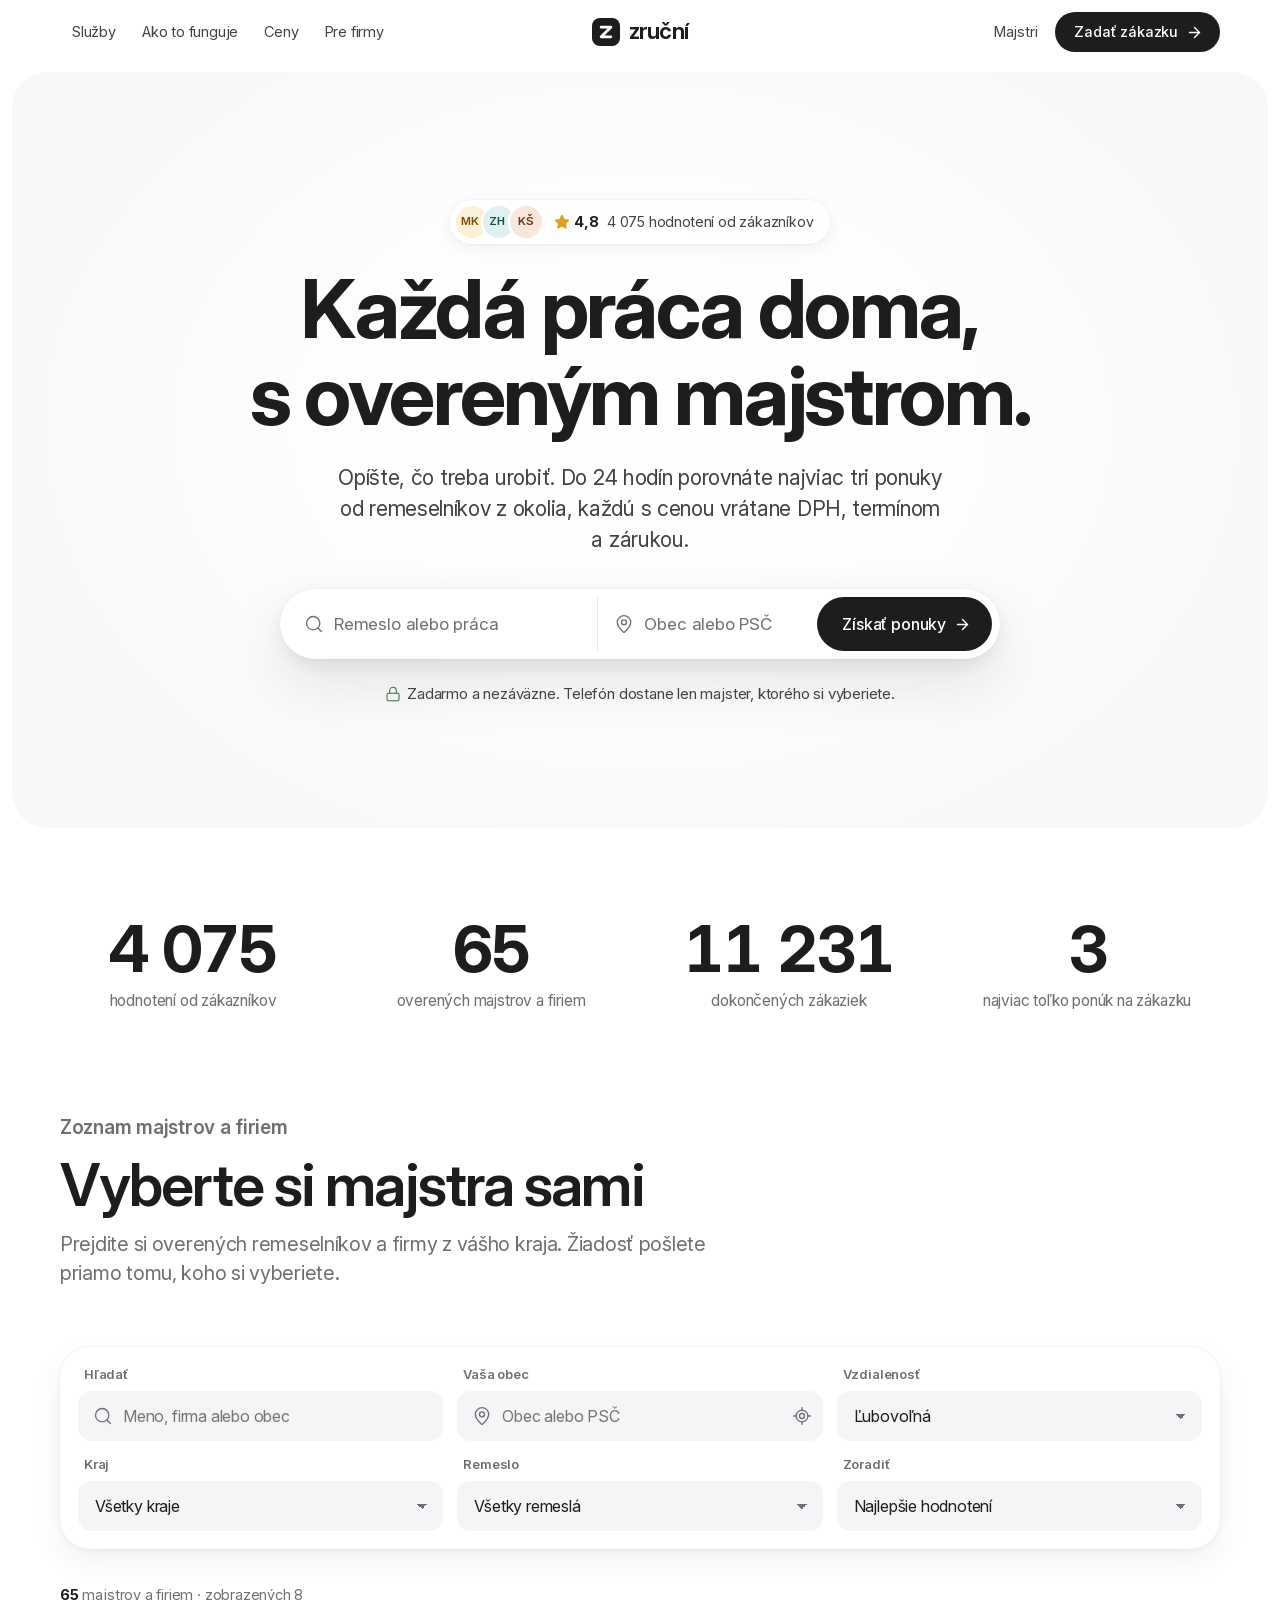
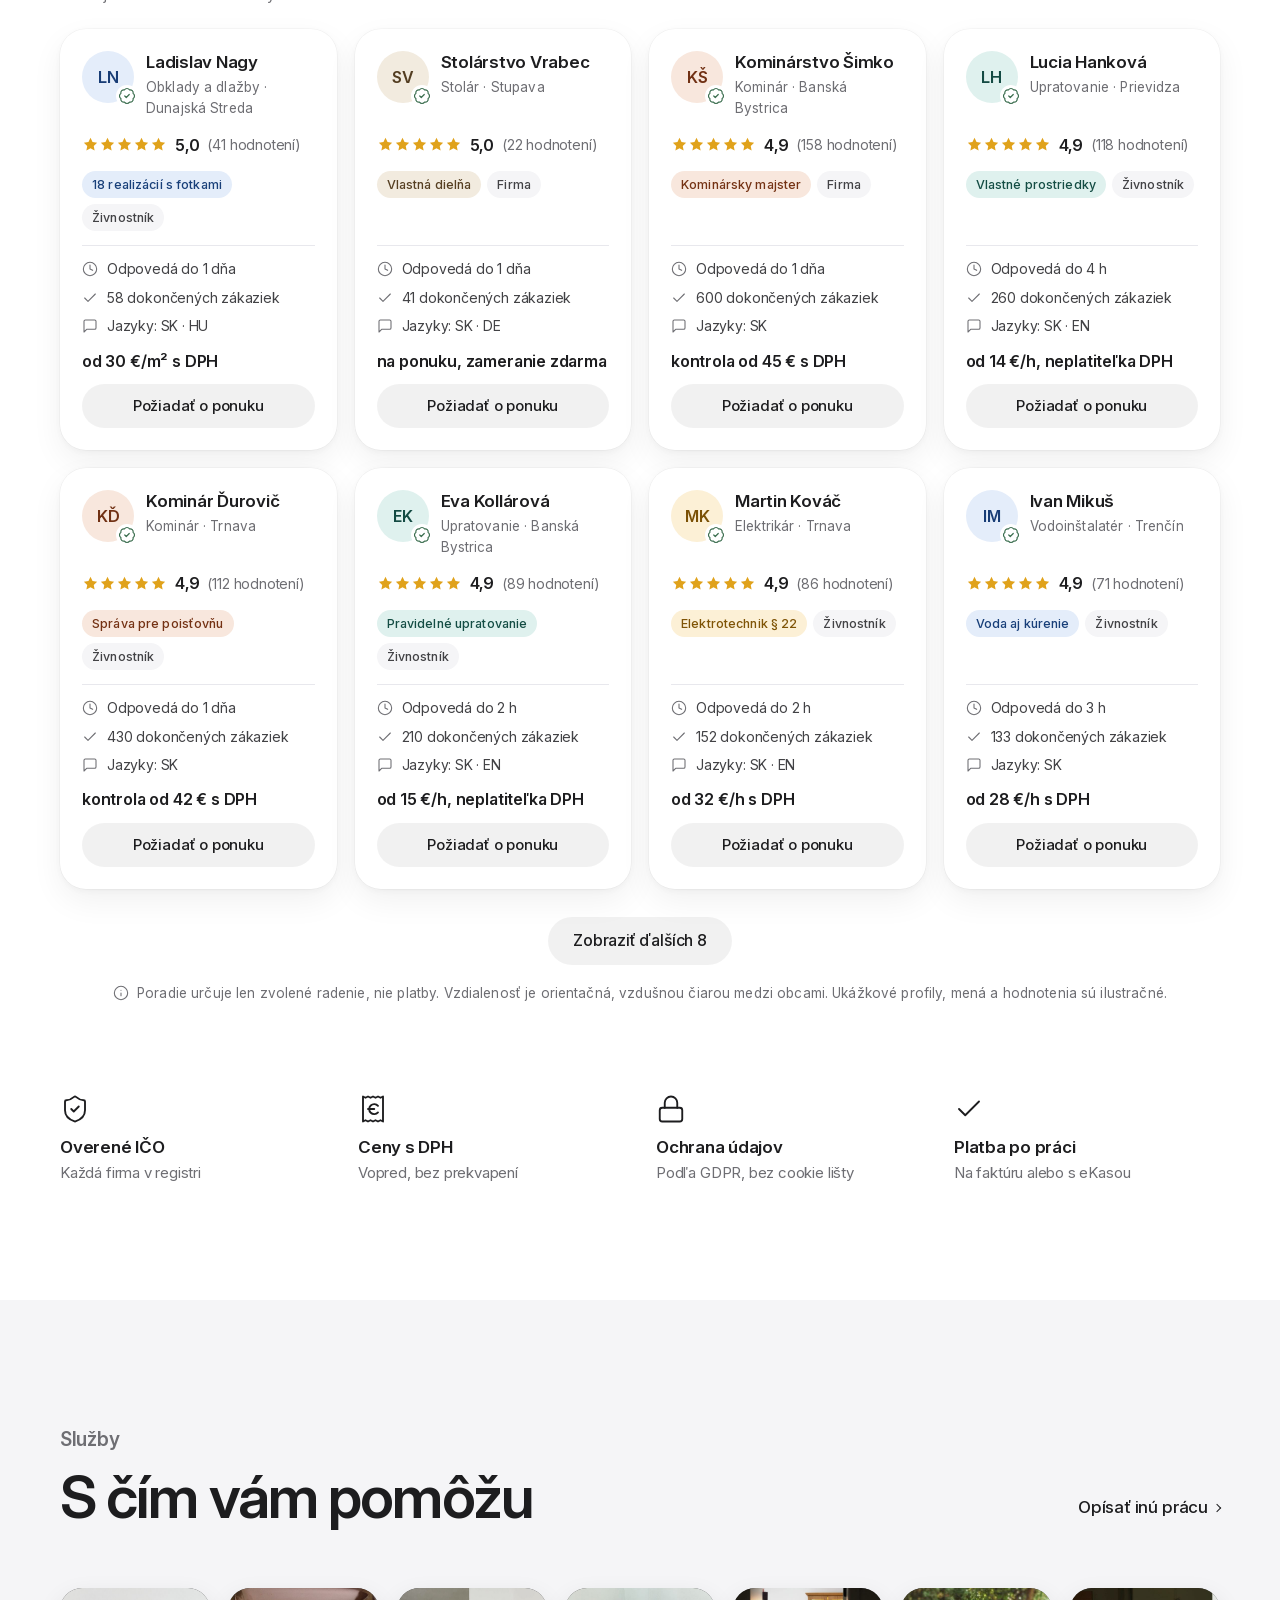
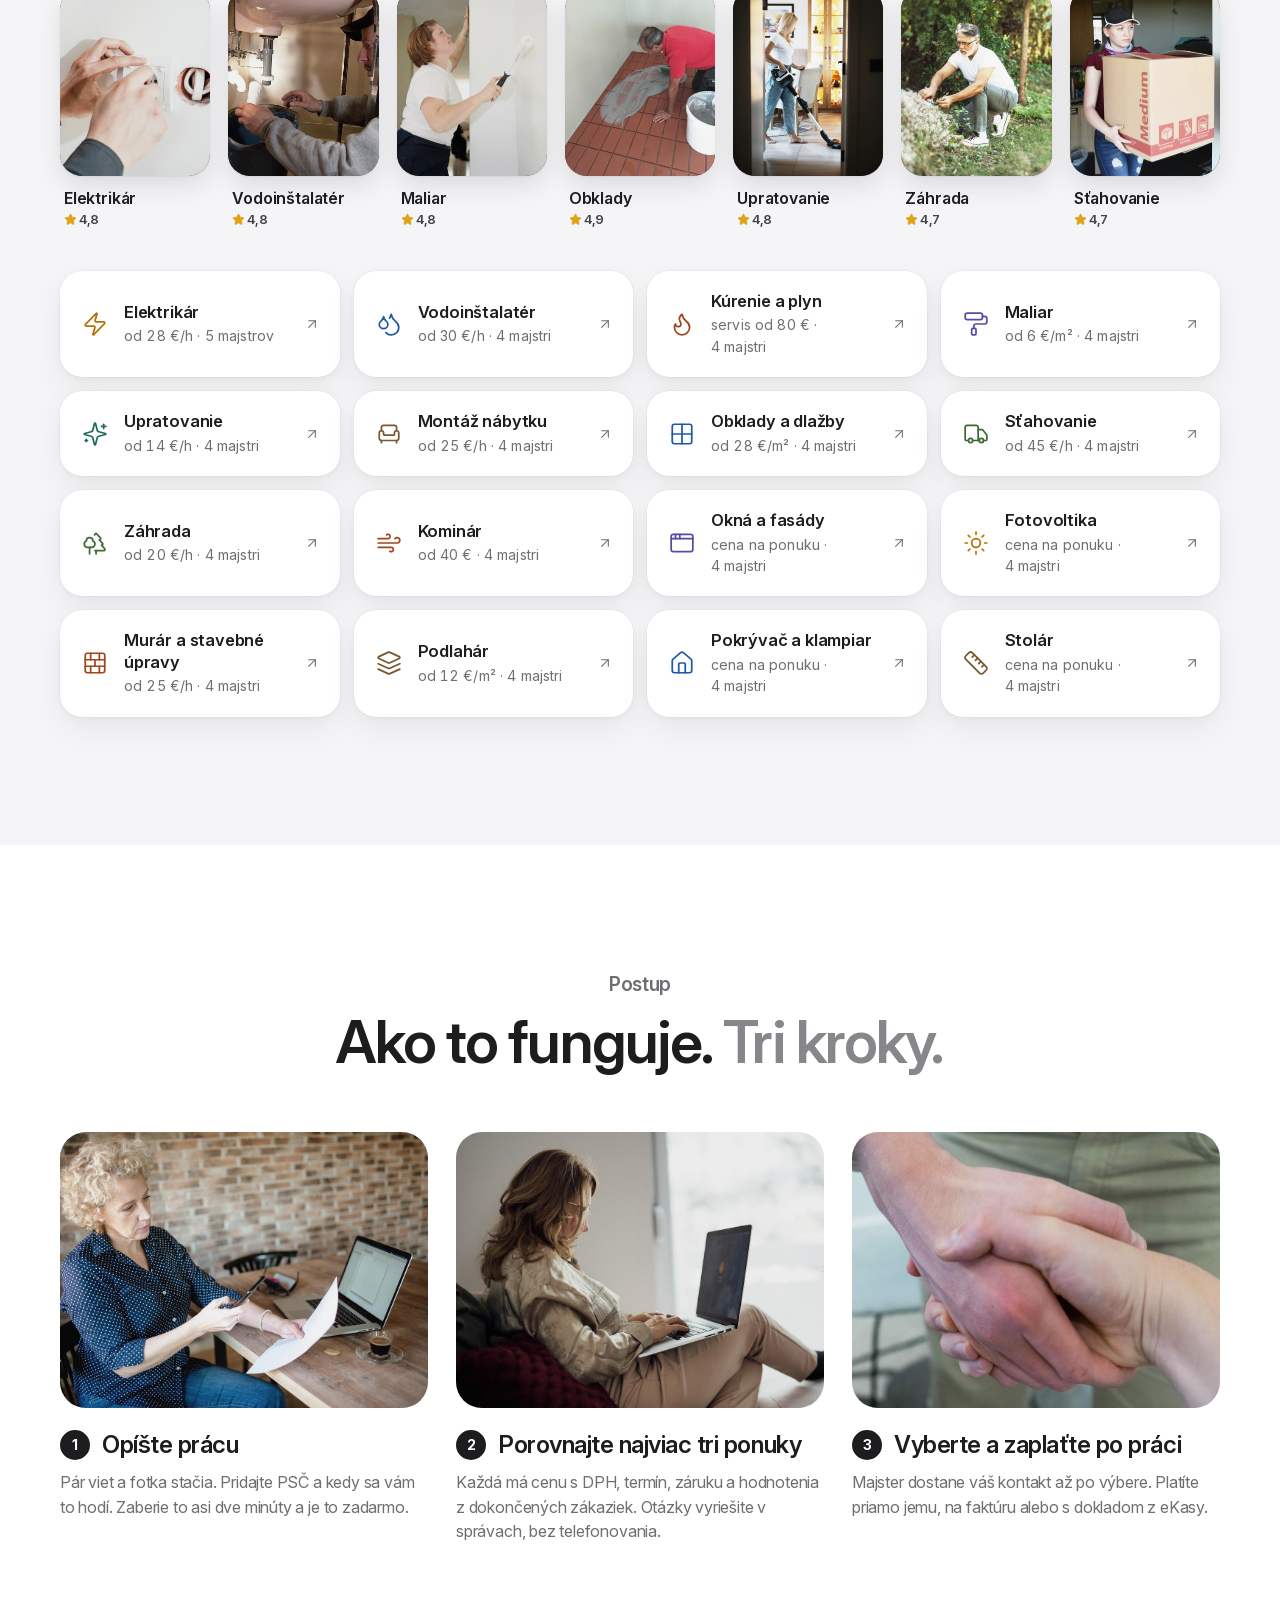
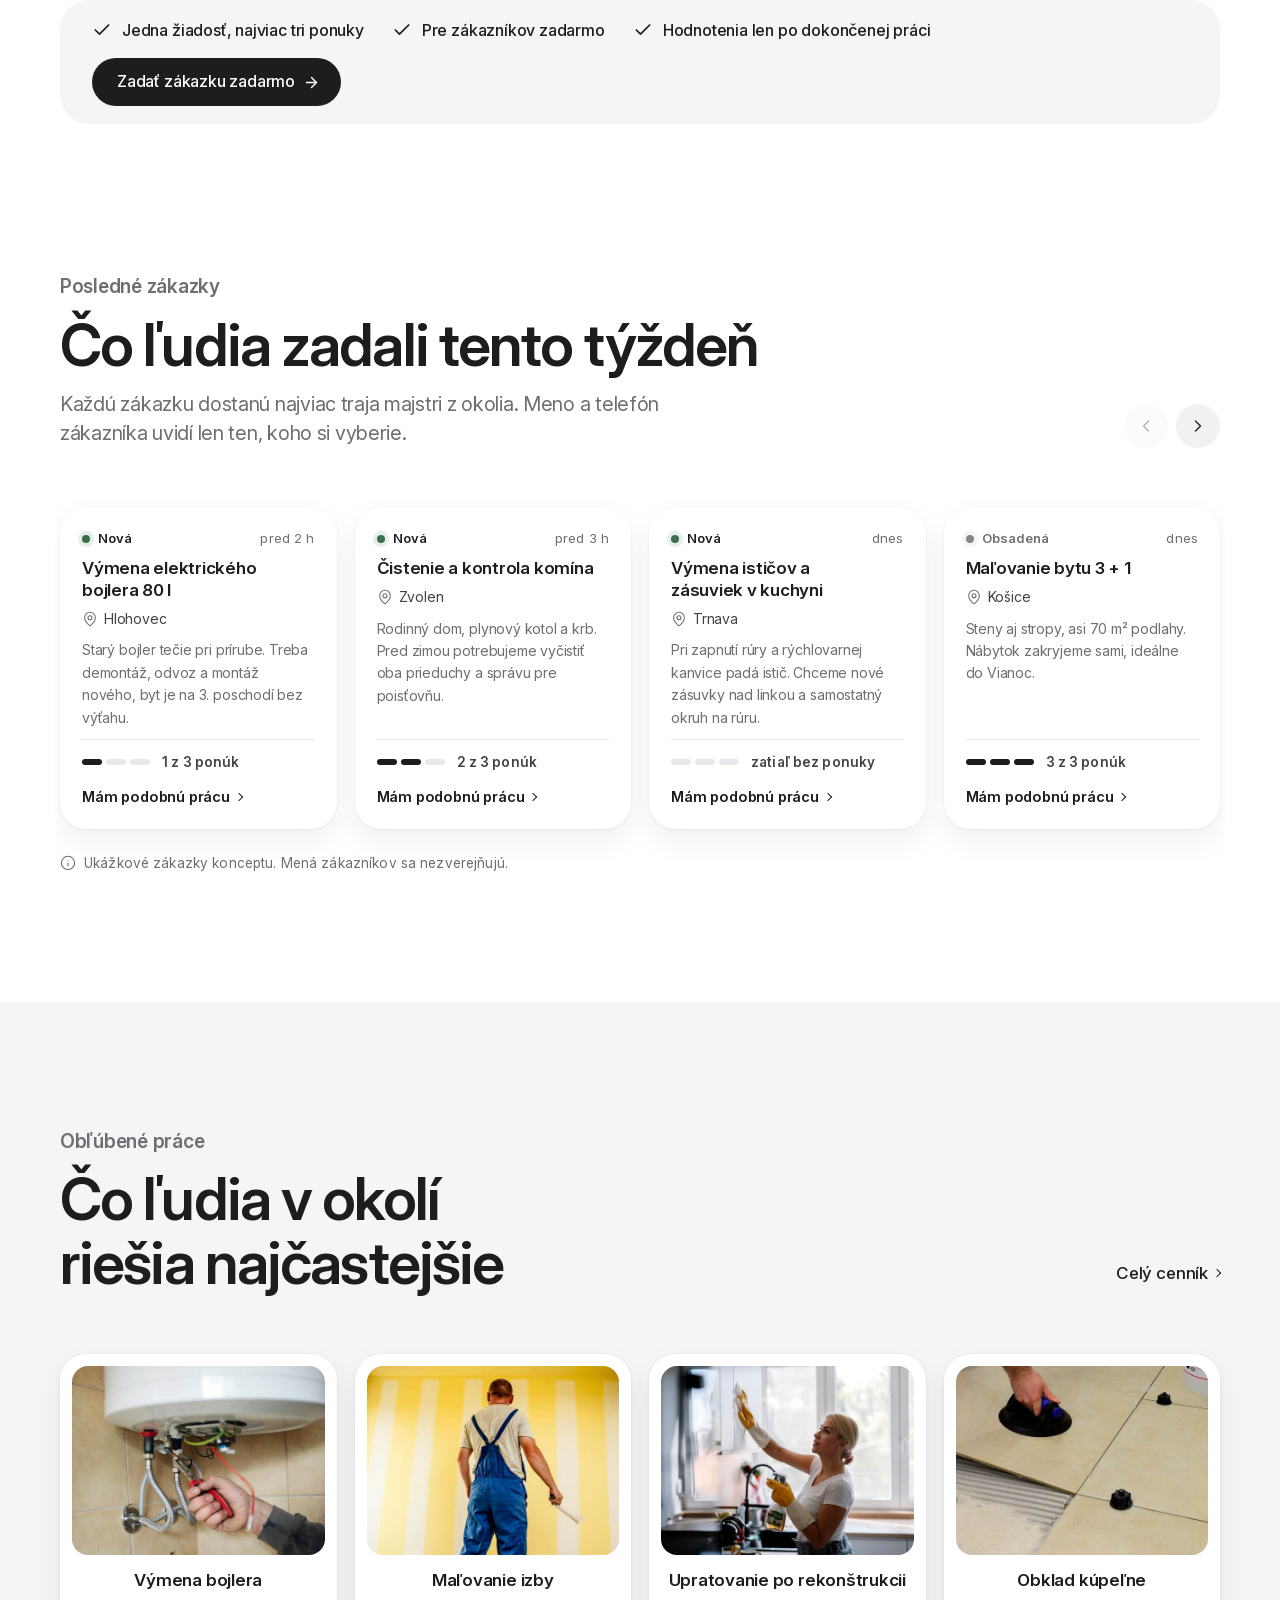
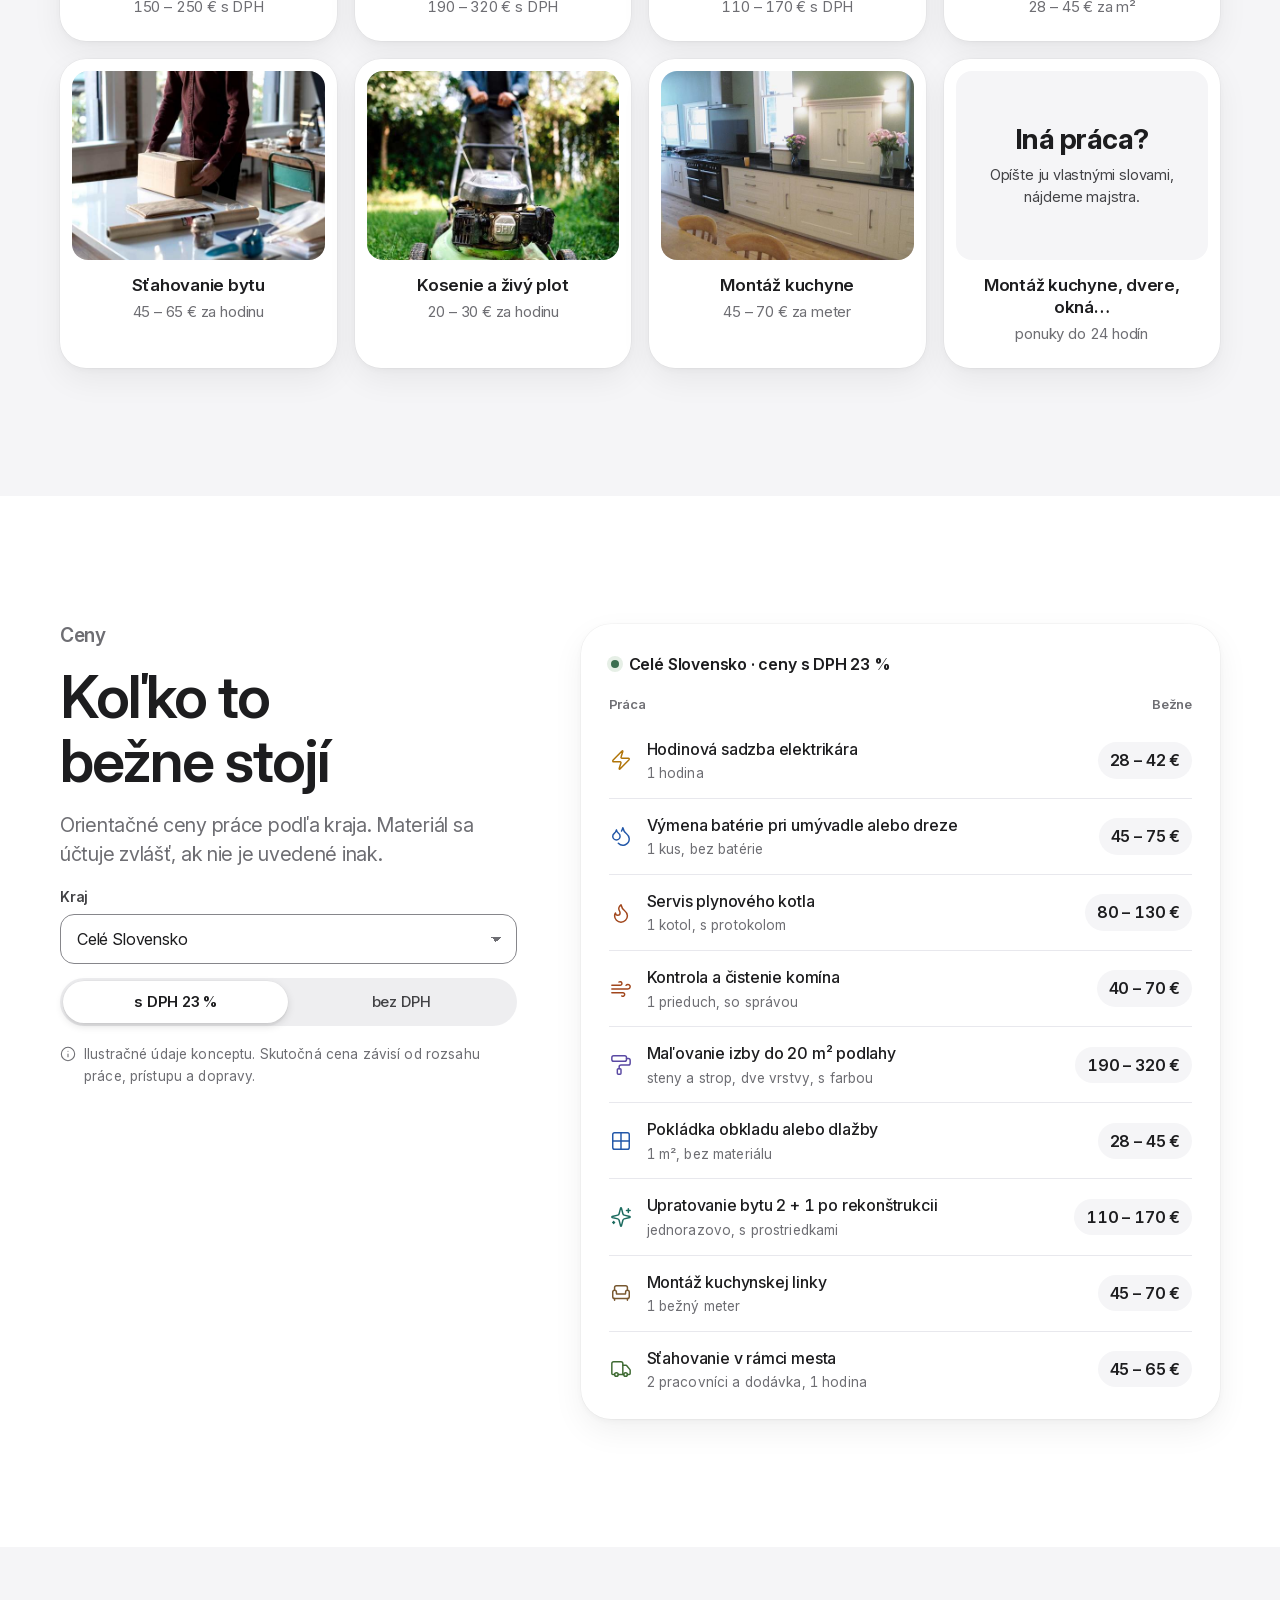
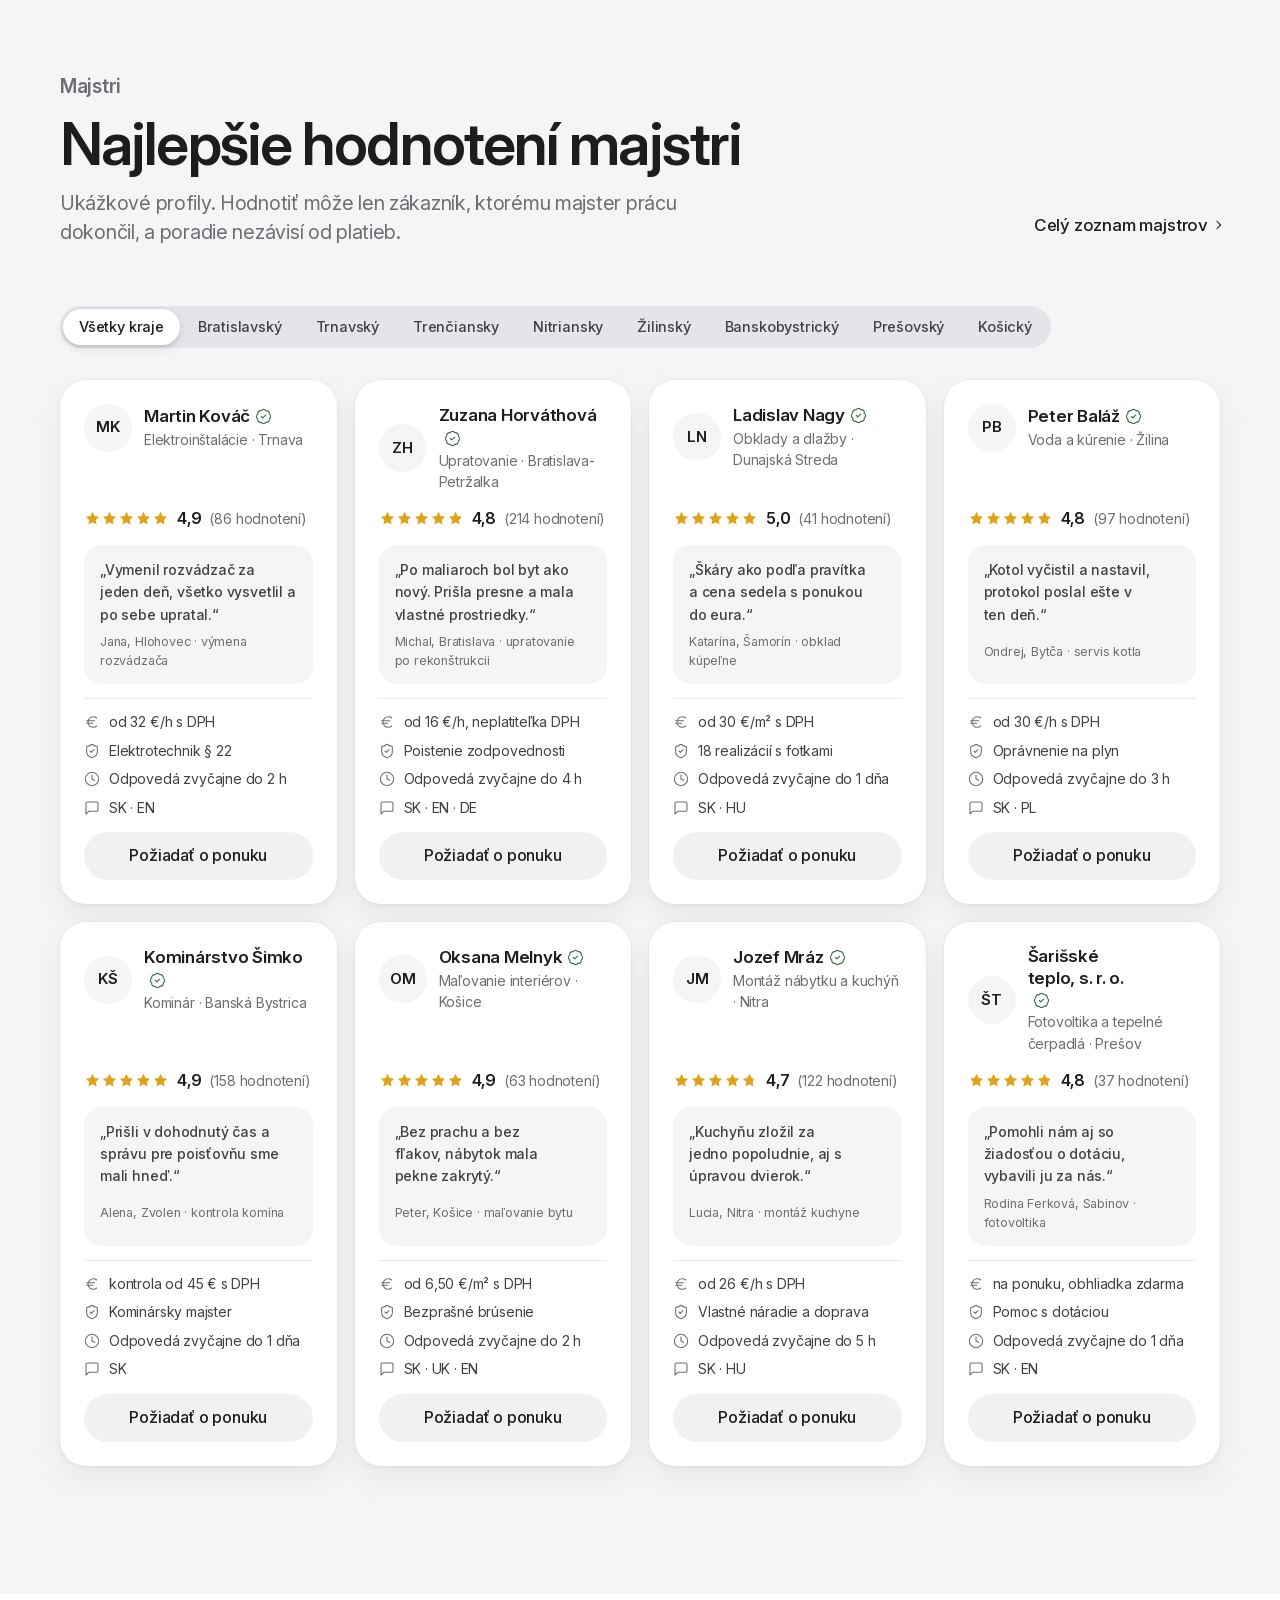
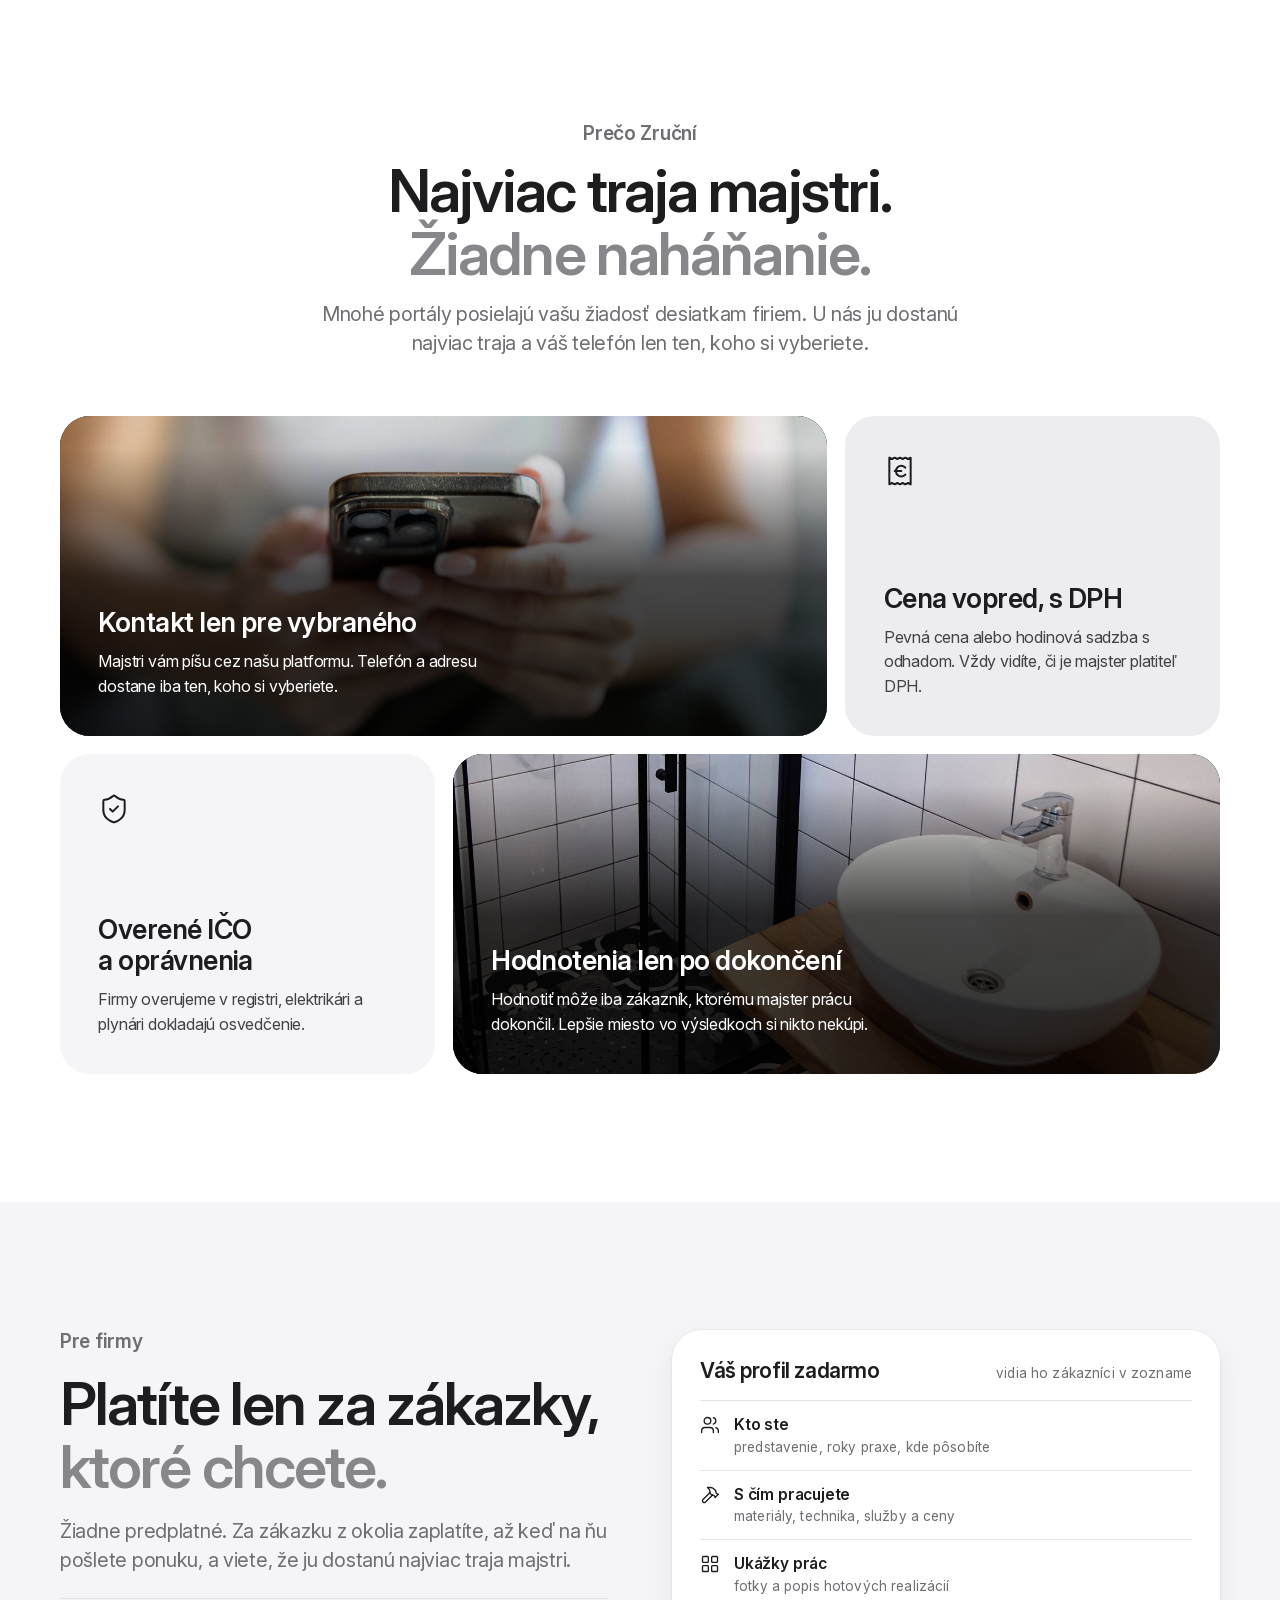
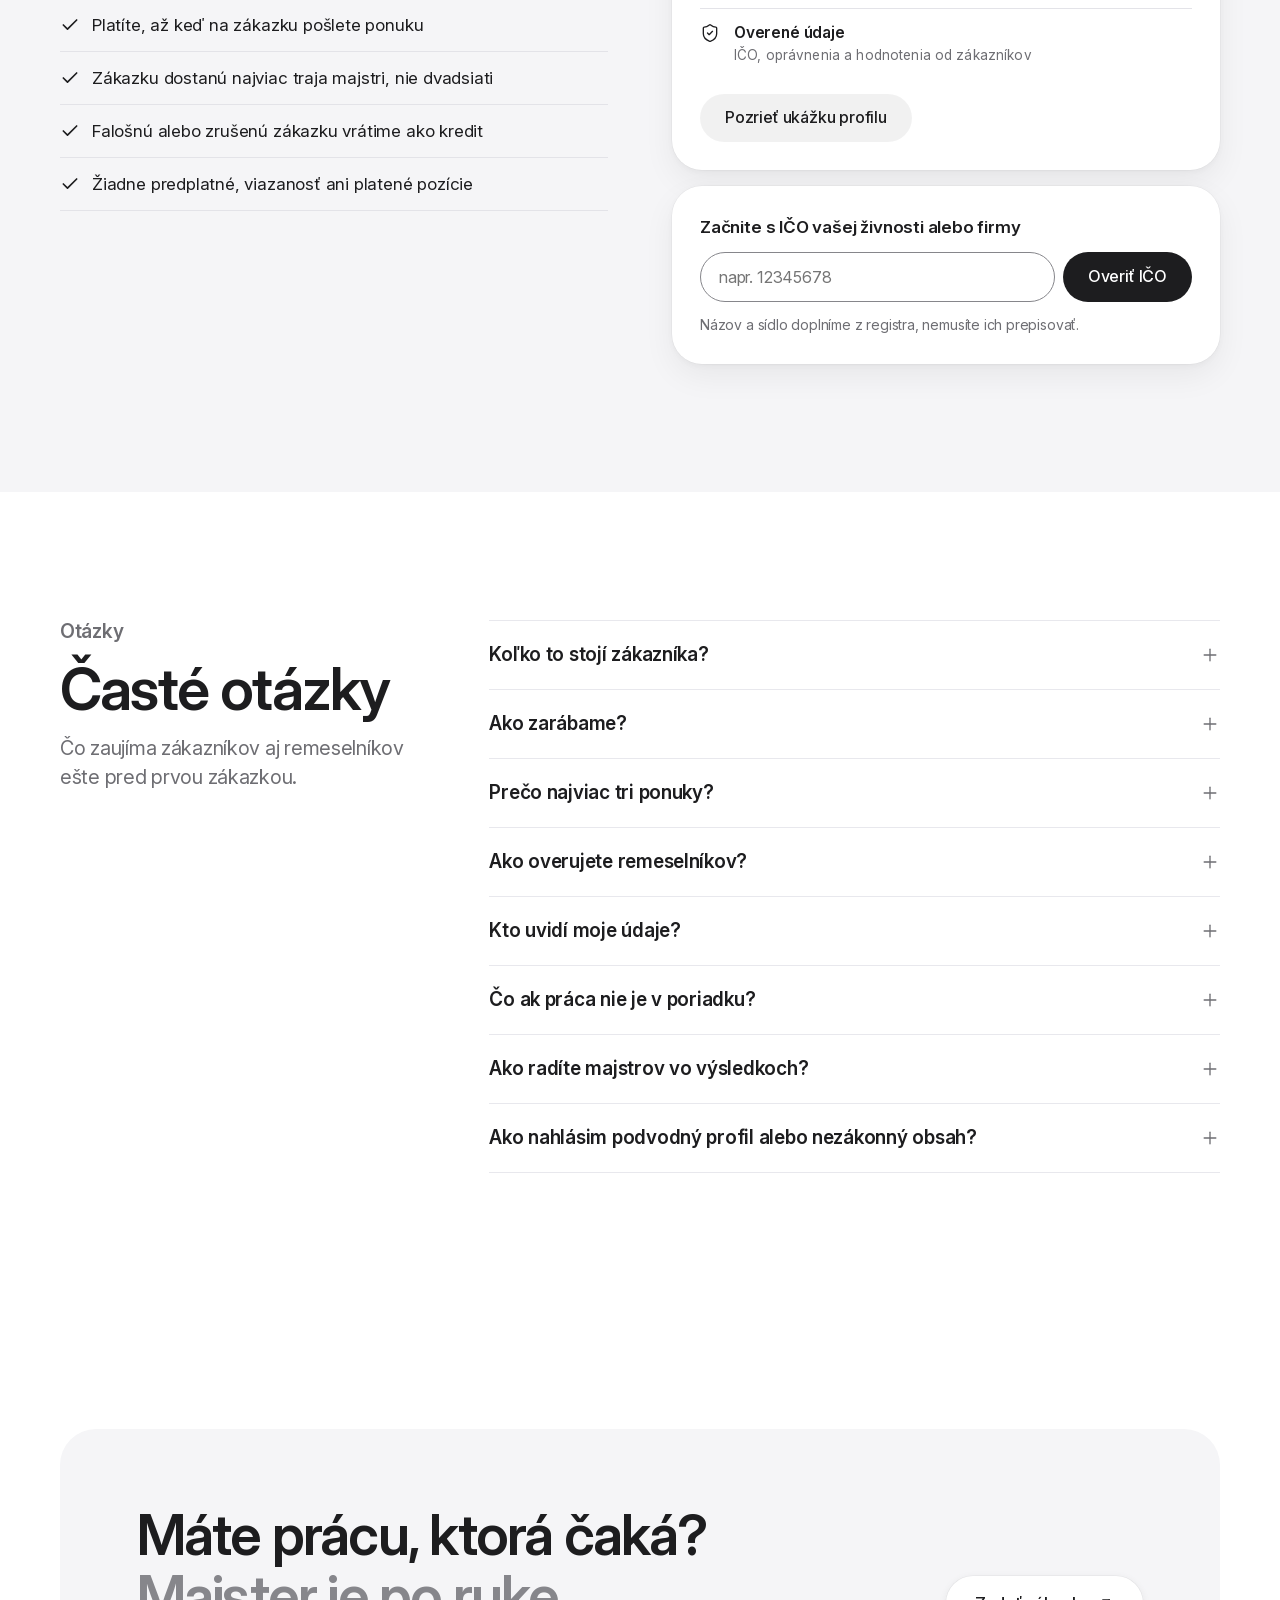
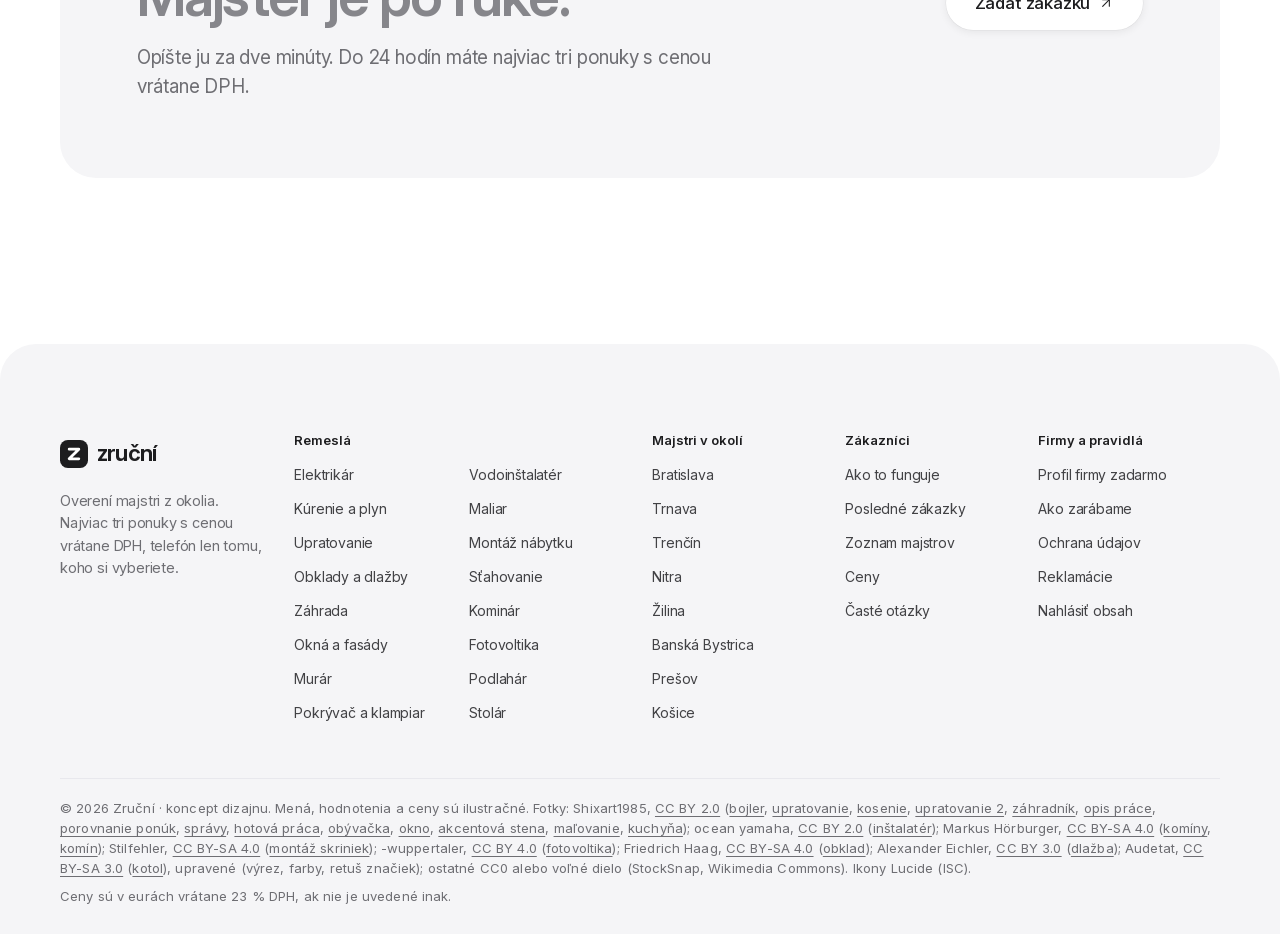
==== commit 8e81a0aa: "Vzhľad v štýle Apple: systémové písmo, väčšie nadpisy, karty s tieňmi, segmented control - Písmo: SF" ====
--- a/index.html
+++ b/index.html
@@ -11,54 +11,65 @@
 <script>document.documentElement.classList.add('js')</script>
 <link rel="icon" href="data:image/svg+xml,%3Csvg xmlns='http://www.w3.org/2000/svg' viewBox='0 0 32 32'%3E%3Crect width='32' height='32' rx='9' fill='%23141414'/%3E%3Cpath d='M10.5 10.5h11l-11 11h11' fill='none' stroke='%23fff' stroke-width='3.2' stroke-linecap='round' stroke-linejoin='round'/%3E%3C/svg%3E">
 <style>
-/* Layout: pokojný biely web kombinujúci tri referencie (Flowblox, GAZU, produktový web so slúchadlami).
-   Logo v strede hlavičky, nadpis pätkové + bezpätkové písmo, oblúk fotiek prác, mozaika výhod,
-   kroky 01–03 striedavo, karty prác na teplej sivej, riadok záruk, jednoduchá pätička. */
+/* Vzhľad v duchu Apple: čiernobiely, systémové písmo (SF Pro na zariadeniach Apple, inde Inter s optickou veľkosťou),
+   veľké nadpisy s tesným trackingom, hierarchia váhou, veľa vzduchu medzi sekciami. Karty bez liniek, so zaoblením
+   22–30 px a mäkkými viacvrstvovými tieňmi, fotky ako produkt, filtre ako segmented control, sivé tlačidlá (iOS). */
 :root{
   --bg:#FFFFFF;
-  --bg-alt:#F5F5F2;
+  --bg-alt:#F5F5F7;
   --surface:#FFFFFF;
-  --ink:#141414;
-  --ink-2:#34342F;
-  --muted:#62625D;
-  --ink-3:#4A4A45; /* text na priesvitnom materiáli (spodná lišta): tmavší než --muted, aby bol čitateľný aj nad fotkou */
-  --line:#E7E6E1;
-  --line-strong:#8F8F89;
-  --brand:#141414;
-  --brand-hover:#000000;
+  --ink:#1D1D1F;
+  --ink-2:#424245;
+  --muted:#6E6E73;
+  --gray-head:#86868B; /* sivá druhá časť veľkých nadpisov (len text 24 px a väčší, kontrast 3,3 : 1 aj na sivej) */
+  --ink-3:#48484A; /* text na priesvitnom materiáli (spodná lišta): tmavší než --muted, aby bol čitateľný aj nad fotkou */
+  --line:#E8E8ED;
+  --line-strong:#86868B;
+  --brand:#1D1D1F;
+  --brand-hover:#333336;
   --brand-ink:#FFFFFF;
-  --brand-soft:#F1F0EC;
-  --brand-text:#141414;
-  --sand:#EFE8DC;
-  --sage:#E3E9DA;
-  --sage-ink:#3D4B35;
+  --brand-soft:#F5F5F7;
+  --brand-text:#1D1D1F;
+  --fill:rgba(0,0,0,.055);       /* sivé tlačidlá, čipy a šípky (štýl „gray“ z iOS) */
+  --fill-hover:rgba(0,0,0,.09);
+  --track:rgba(118,118,128,.12); /* koľajnica segmented controlu */
+  --sand:#EDEDF0;
+  --sage:#F5F5F7;
+  --sage-ink:#1D1D1F;
   --star:#E0A21B;
   --good:#3B6E4F;
   --good-soft:#E6EFE6;
   --danger:#C5221F;
   --focus:#2F6FDB;
   --on-photo:#FFFFFF;
-  --photo-shade:rgba(15,15,12,.62);
-  --photo-fallback:#46463F;
-  --band-bg:#F5F5F2;
+  --photo-shade:rgba(0,0,0,.6);
+  --photo-fallback:#48484A;
+  --band-bg:#F5F5F7;
   --band-card:#FFFFFF;
-  --band-ink:#141414;
-  --band-muted:#62625D;
-  --band-line:#E2E1DB;
-  --band-accent:#141414;
+  --band-ink:#1D1D1F;
+  --band-muted:#6E6E73;
+  --band-line:#E3E3E8;
+  --band-accent:#1D1D1F;
   --band-accent-ink:#FFFFFF;
   --band-edge:transparent;
-  --scrim:rgba(20,20,20,.5);
-  --shadow-sm:0 1px 2px rgba(20,20,20,.05);
-  --shadow:0 1px 3px rgba(20,20,20,.05), 0 14px 36px rgba(20,20,20,.08);
-  --shadow-lg:0 2px 6px rgba(20,20,20,.06), 0 24px 60px rgba(20,20,20,.14);
-  --shadow-card:0 1px 2px rgba(20,20,20,.04), 0 10px 30px rgba(20,20,20,.05);
-
-  --f:"Manrope", "Segoe UI", system-ui, -apple-system, sans-serif;
+  --scrim:rgba(0,0,0,.42);
+  /* Hĺbka: mäkké viacvrstvové tiene namiesto liniek (vlasový obrys + blízky + vzdialený tieň); väčšia plocha = hrubší materiál */
+  --shadow-sm:0 1px 2px rgba(0,0,0,.05);
+  --shadow:0 0 0 .5px rgba(0,0,0,.05), 0 6px 16px rgba(0,0,0,.06), 0 24px 56px rgba(0,0,0,.10);
+  --shadow-lg:0 0 0 .5px rgba(0,0,0,.06), 0 10px 30px rgba(0,0,0,.10), 0 40px 100px rgba(0,0,0,.20);
+  --shadow-card:0 0 0 .5px rgba(0,0,0,.05), 0 2px 6px rgba(0,0,0,.035), 0 12px 32px rgba(0,0,0,.06);
+  --shadow-hover:0 0 0 .5px rgba(0,0,0,.05), 0 6px 14px rgba(0,0,0,.05), 0 24px 56px rgba(0,0,0,.11);
+  --shadow-photo:0 1px 2px rgba(0,0,0,.06), 0 10px 26px rgba(0,0,0,.10);
+  --r-card:26px; /* karty majstrov, zákaziek, prác */
+  --r-lg:30px;   /* veľké panely: filter, cenník, mozaika */
+  --r-xl:36px;   /* úvod, výzva, pätička */
+
+  /* Systémové písmo: SF Pro na zariadeniach Apple, inde Inter (vložený, s optickou veľkosťou text → display) */
+  --f:-apple-system, BlinkMacSystemFont, "Inter", "Segoe UI", system-ui, sans-serif;
   --wrap:1200px;
   --gut:max(20px, env(safe-area-inset-left, 0px));
   --gut-r:max(20px, env(safe-area-inset-right, 0px));
-  --header:72px;
+  --header:64px;
   color-scheme:only light;
 
   /* Pohyb (Apple, Designing Fluid Interfaces): stlačenie hneď a krátko, pustenie a okná ako kriticky tlmená
@@ -71,14 +82,14 @@
   --press-card:.985; /* väčšie plochy (karty) sa stláčajú menej */
 
   /* Typografia: tracking podľa veľkosti (čím väčšie, tým tesnejšie), leading obrátene (veľké nadpisy tesne, drobný text voľnejšie) */
-  --tr-1:-.025em;  /* 40 px a viac: h1, čísla */
-  --tr-2:-.022em;  /* 28–40 px: nadpisy sekcií */
-  --tr-3:-.018em;  /* 20–27 px */
-  --tr-4:-.012em;  /* 17–19 px */
-  --tr-5:-.01em;   /* 15–16,5 px názvy na kartách */
+  --tr-1:-.032em;  /* 48 px a viac: h1, nadpisy sekcií, čísla */
+  --tr-2:-.026em;  /* 30–47 px */
+  --tr-3:-.02em;   /* 20–29 px */
+  --tr-4:-.014em;  /* 17–19 px */
+  --tr-5:-.011em;  /* 15–16,5 px názvy na kartách, telo */
   --tr-s:.01em;    /* drobný text 12–13,5 px */
   --lh-head:calc(1em + .3rem); /* 66 px → 1,07 · 44 px → 1,11 · 30 px → 1,16 · 22 px → 1,22 · 16,5 px → 1,29 */
-  --lh-lead:1.5;   /* úvodné odseky 17–19 px */
+  --lh-lead:1.45;  /* úvodné odseky 17–22 px */
   --lh-sm:1.6;     /* odseky 13–14,5 px (telo 16 px má 1,6) */
 }
 @supports (transition-timing-function: linear(0, 1)){
@@ -88,111 +99,123 @@
 *,*::before,*::after{box-sizing:border-box}
 [hidden]{display:none!important}
 html{-webkit-text-size-adjust:100%;scroll-behavior:smooth;scroll-padding-top:calc(var(--header) + 16px)}
-body{margin:0;background:var(--bg);color:var(--ink);font:400 16px/1.6 var(--f);-webkit-font-smoothing:antialiased}
+body{margin:0;background:var(--bg);color:var(--ink);font:400 17px/1.53 var(--f);letter-spacing:var(--tr-5);font-optical-sizing:auto;-webkit-font-smoothing:antialiased;-moz-osx-font-smoothing:grayscale}
 body::before{content:"";position:fixed;inset:0 0 auto;height:env(safe-area-inset-top,0px);z-index:60;background:var(--bg)}
 body:has(dialog[open]){overflow:hidden}
 img,svg{max-width:100%}
 h1,h2,h3{text-wrap:balance;margin:0;line-height:var(--lh-head)}
 p{margin:0}
 a{color:var(--ink);text-underline-offset:3px}
-button,input,select,textarea{font:inherit;color:inherit}
+button,input,select,textarea{font:inherit;color:inherit;letter-spacing:inherit}
 :focus-visible{outline:3px solid var(--focus);outline-offset:2px;border-radius:8px}
 .sr{position:absolute!important;width:1px;height:1px;overflow:hidden;clip:rect(0 0 0 0);white-space:nowrap}
-.ic{width:20px;height:20px;flex:none;fill:none;stroke:currentColor;stroke-width:1.75;stroke-linecap:round;stroke-linejoin:round}
+.ic{width:20px;height:20px;flex:none;fill:none;stroke:currentColor;stroke-width:1.6;stroke-linecap:round;stroke-linejoin:round}
 .ic-s{width:16px;height:16px}
 
 .wrap{max-width:var(--wrap);margin-inline:auto;padding-left:var(--gut);padding-right:var(--gut-r)}
-.section{padding-block:clamp(64px, 7.5vw, 104px)}
+.section{padding-block:clamp(80px, 10vw, 144px)}
 .alt{background:var(--bg-alt)}
-.kicker{font-size:12.5px;font-weight:600;letter-spacing:.16em;text-transform:uppercase;color:var(--muted)}
-.h2{font-weight:600;font-size:clamp(30px, 3.4vw, 44px);line-height:var(--lh-head);letter-spacing:var(--tr-2)}
-.h2 .gray,.cta h2 .gray{color:var(--muted)}
-.sec-head{display:flex;flex-wrap:wrap;justify-content:space-between;align-items:flex-end;gap:16px 32px;margin-bottom:clamp(32px, 4vw, 52px)}
-.sec-head > div{display:grid;gap:12px;max-width:640px}
+/* nadtitulok ako na apple.com: veľký, polotučný, bez verzálok a prestrkania */
+.kicker{font-size:clamp(17px, 1.5vw, 21px);font-weight:600;line-height:1.2;letter-spacing:var(--tr-4);color:var(--muted)}
+.h2{font-weight:600;font-size:clamp(34px, 4.6vw, 60px);line-height:var(--lh-head);letter-spacing:var(--tr-1)}
+.h2 .gray,.cta h2 .gray{color:var(--gray-head)}
+.sec-head{display:flex;flex-wrap:wrap;justify-content:space-between;align-items:flex-end;gap:20px 40px;margin-bottom:clamp(36px, 4.6vw, 64px)}
+.sec-head > div{display:grid;gap:14px;max-width:760px}
 .sec-head.center{justify-content:center;text-align:center}
 .sec-head.center > div{justify-items:center}
-.sub{color:var(--muted);font-size:17px;line-height:var(--lh-lead);max-width:58ch;text-wrap:pretty}
-
-/* Tlačidlá: tabletky, hlavné s bielym krúžkom a šípkou */
-.btn{display:inline-flex;align-items:center;justify-content:center;gap:10px;min-height:48px;padding:0 22px;border-radius:999px;border:1px solid transparent;font-weight:600;font-size:15.5px;line-height:1.2;text-decoration:none;cursor:pointer;white-space:nowrap;transition:background-color .15s, border-color .15s, color .15s, transform .15s}
+.sub{color:var(--muted);font-size:clamp(17px, 1.55vw, 21px);line-height:var(--lh-lead);letter-spacing:var(--tr-4);max-width:56ch;text-wrap:pretty}
+
+/* Tlačidlá: tabletky ako na apple.com, hlavné čierne s drobnou šípkou, vedľajšie sivé (iOS „gray“) */
+.btn{display:inline-flex;align-items:center;justify-content:center;gap:8px;min-height:48px;padding:0 24px;border-radius:999px;border:1px solid transparent;font-weight:500;font-size:16px;line-height:1.2;text-decoration:none;cursor:pointer;white-space:nowrap;transition:background-color .15s, border-color .15s, color .15s, transform .15s}
 .btn-primary{background:var(--brand);color:var(--brand-ink)}
 @media (hover: hover){ .btn-primary:hover{background:var(--brand-hover)} }
-.btn-circ{padding-right:6px}
-.circ{width:36px;height:36px;border-radius:50%;display:grid;place-items:center;background:var(--brand-ink);color:var(--brand);flex:none;transition:transform .2s}
-.circ .ic{width:16px;height:16px;stroke-width:2}
+.btn-circ{padding-right:20px}
+.circ{display:grid;place-items:center;flex:none;color:inherit;transition:transform .2s}
+.circ .ic{width:17px;height:17px;stroke-width:2}
 @media (hover: hover){ .btn-circ:hover .circ{transform:translateX(2px)} }
-.btn-white{background:var(--surface);border-color:var(--line);color:var(--ink)}
-@media (hover: hover){ .btn-white:hover{border-color:var(--ink)} }
+.btn-white{background:var(--surface);color:var(--ink);box-shadow:0 0 0 .5px rgba(0,0,0,.06), 0 2px 8px rgba(0,0,0,.07)}
+@media (hover: hover){ .btn-white:hover{box-shadow:0 0 0 .5px rgba(0,0,0,.08), 0 8px 22px rgba(0,0,0,.12)} }
 .btn-white .ic{width:16px;height:16px}
-.btn-outline{background:var(--surface);border-color:var(--line-strong);color:var(--ink)}
-@media (hover: hover){ .btn-outline:hover{border-color:var(--ink)} }
+.btn-outline{background:var(--fill);color:var(--ink)}
+@media (hover: hover){ .btn-outline:hover{background:var(--fill-hover)} }
 .btn-warn{background:var(--band-accent);color:var(--band-accent-ink)}
 @media (hover: hover){ .btn-warn:hover{background:var(--brand-hover)} }
 .link{display:inline-flex;align-items:center;gap:6px;min-height:44px;color:var(--ink);font-weight:600;text-decoration:underline;text-underline-offset:5px;text-decoration-thickness:1px;background:none;border:0;padding:0;cursor:pointer}
 @media (hover: hover){ .link:hover{text-decoration-thickness:2px} }
+/* odkazy „ďalej“ ako na apple.com: bez podčiarknutia, so šípkou › */
+.sec-head > .link,.job .link{gap:5px;text-decoration-color:transparent}
+.sec-head > .link{font-size:17px;font-weight:500}
+.sec-head > .link::after,.job .link::after{content:"";width:6px;height:6px;margin:1px 0 0 1px;border:solid currentColor;border-width:1.6px 1.6px 0 0;transform:rotate(45deg);transition:transform .2s}
+@media (hover: hover){
+  .sec-head > .link:hover,.job .link:hover{text-decoration-color:currentColor;text-decoration-thickness:1px}
+  .sec-head > .link:hover::after,.job .link:hover::after{transform:translateX(2px) rotate(45deg)}
+}
 
 /* Hlavička: odkazy vľavo, logo v strede, akcie vpravo */
 /* Materiál: priesvitná vrstva, obsah pod ňou presvitá rozmazaný; svetlý horný okraj = svetlo na hrane materiálu.
    Namiesto 1px čiary jemný prechod pod hlavičkou, a len keď sa pod ňu obsah podsúva (.scrolled). */
 .top{position:sticky;top:env(safe-area-inset-top,0px);z-index:50;background:color-mix(in srgb, var(--bg) 72%, transparent);-webkit-backdrop-filter:blur(20px) saturate(180%);backdrop-filter:blur(20px) saturate(180%);box-shadow:inset 0 1px 0 rgba(255,255,255,.7)}
-.top::after{content:"";position:absolute;left:0;right:0;top:100%;height:14px;pointer-events:none;background:linear-gradient(rgba(20,20,20,.06), rgba(20,20,20,0));opacity:0;transition:opacity .25s ease}
+.top::after{content:"";position:absolute;left:0;right:0;top:100%;height:14px;pointer-events:none;background:linear-gradient(rgba(0,0,0,.06), rgba(0,0,0,0));opacity:0;transition:opacity .25s ease}
 .top.scrolled::after{opacity:1}
 .top .wrap{display:grid;grid-template-columns:1fr auto 1fr;align-items:center;gap:24px;height:var(--header)}
 .nav{display:flex;gap:2px}
-.nav a{display:inline-flex;align-items:center;min-height:44px;padding:0 12px;border-radius:999px;color:var(--ink-2);text-decoration:none;font-weight:500;font-size:15px}
+.nav a{display:inline-flex;align-items:center;min-height:40px;padding:0 12px;border-radius:999px;color:var(--ink-2);text-decoration:none;font-weight:400;font-size:14.5px}
 @media (hover: hover){ .nav a:hover{color:var(--ink);background:var(--bg-alt)} }
-.logo{display:inline-flex;align-items:center;gap:10px;color:var(--ink);text-decoration:none;font-weight:700;font-size:22px;letter-spacing:-.035em;min-height:44px;justify-self:center}
-.mark{width:30px;height:30px;flex:none}
+.logo{display:inline-flex;align-items:center;gap:9px;color:var(--ink);text-decoration:none;font-weight:650;font-size:22px;letter-spacing:-.035em;min-height:44px;justify-self:center}
+.mark{width:28px;height:28px;flex:none}
 .mark rect{fill:var(--ink)}
 .mark path{fill:none;stroke:var(--bg);stroke-width:3.2;stroke-linecap:round;stroke-linejoin:round}
 .top-actions{display:flex;justify-content:flex-end;align-items:center;gap:6px}
-.top-actions .btn{min-height:44px;font-size:15px}
-.top-actions .btn-circ .circ{width:32px;height:32px}
-.top-actions .link{text-decoration:none;font-weight:500;font-size:15px;color:var(--ink-2);padding:0 12px;border-radius:999px}
+.top-actions .btn{min-height:40px;padding-left:18px;font-size:14.5px}
+.top-actions .btn-circ{padding-right:16px}
+.top-actions .link{text-decoration:none;font-weight:400;font-size:14.5px;color:var(--ink-2);padding:0 12px;border-radius:999px}
 @media (hover: hover){ .top-actions .link:hover{color:var(--ink);background:var(--bg-alt)} }
 
 /* Hero: fotka interiéru v zaoblenom paneli, biely závoj pod textom */
 .hero{padding:8px max(12px, env(safe-area-inset-right, 0px)) 0 max(12px, env(safe-area-inset-left, 0px))}
-.hero-panel{position:relative;isolation:isolate;overflow:hidden;max-width:1400px;margin-inline:auto;border-radius:32px;background:var(--bg-alt);padding-block:clamp(64px, 8.5vw, 124px) clamp(72px, 8vw, 116px)}
+.hero-panel{position:relative;isolation:isolate;overflow:hidden;max-width:1400px;margin-inline:auto;border-radius:var(--r-xl);background:var(--bg-alt);padding-block:clamp(72px, 10vw, 148px) clamp(80px, 9.5vw, 140px)}
 .hero-bg{position:absolute;inset:0;z-index:-2;width:100%;height:100%;object-fit:cover;object-position:50% 62%}
 .hero-panel::after{content:"";position:absolute;inset:0;z-index:-1;pointer-events:none;background:radial-gradient(ellipse 54% 66% at 50% 47%, rgba(255,255,255,.93) 0%, rgba(255,255,255,.84) 48%, rgba(255,255,255,.5) 78%, rgba(255,255,255,.28) 100%)}
 .hero .lead{color:var(--ink-2)}
 /* Dôvera nad nadpisom: avatary majstrov a priemerné hodnotenie (Daibau) */
-.trust{display:inline-flex;align-items:center;gap:12px;margin-bottom:-4px;padding:6px 16px 6px 6px;border:1px solid var(--line);border-radius:999px;background:color-mix(in srgb, var(--surface) 86%, transparent);font-size:14px;color:var(--ink-2);text-align:left}
+.trust{display:inline-flex;align-items:center;gap:12px;margin-bottom:-2px;padding:6px 16px 6px 6px;border-radius:999px;background:color-mix(in srgb, var(--surface) 70%, transparent);-webkit-backdrop-filter:blur(20px) saturate(180%);backdrop-filter:blur(20px) saturate(180%);box-shadow:inset 0 1px 0 rgba(255,255,255,.8), 0 0 0 .5px rgba(0,0,0,.06), 0 4px 16px rgba(0,0,0,.06);font-size:14px;color:var(--ink-2);text-align:left}
 .trust-ava{display:flex;padding-left:5px}
 .trust .ava{width:32px;height:32px;margin-left:-5px;font-size:11.5px;background:var(--tb);color:color-mix(in srgb, var(--ti) 70%, #000);box-shadow:0 0 0 2px var(--surface)}
+.trust .ava:not(:last-child){padding-right:5px} /* iniciály v strede viditeľnej časti kruhu (ďalší avatar ho o 5 px prekrýva), inak sa „K“ v „MK“ oreže */
 .trust-t{display:flex;flex-wrap:wrap;align-items:center;gap:0 8px;line-height:1.35}
 .trust-r{display:inline-flex;align-items:center;gap:4px;color:var(--ink);font-weight:700}
 .trust .star{width:16px;height:16px}
-.hero-in{display:grid;justify-items:center;gap:22px;max-width:820px;margin-inline:auto;text-align:center}
-.hero h1{display:grid;gap:4px;line-height:1}
-.hero h1 .l1{font-weight:700;font-size:clamp(36px, 5.2vw, 66px);letter-spacing:var(--tr-1);line-height:var(--lh-head)}
-.hero h1 .l2{font-weight:700;font-size:clamp(36px, 5.2vw, 66px);letter-spacing:var(--tr-1);line-height:var(--lh-head)}
-.lead{font-size:clamp(17px, 1.45vw, 19px);line-height:var(--lh-lead);color:var(--muted);max-width:52ch;text-wrap:pretty}
-.search{width:100%;max-width:700px;display:flex;align-items:stretch;gap:6px;background:var(--surface);border:1px solid var(--line);border-radius:999px;box-shadow:var(--shadow);padding:6px;text-align:left;transition:border-color .15s;margin-top:6px}
+.hero-in{display:grid;justify-items:center;gap:24px;max-width:960px;margin-inline:auto;text-align:center}
+.hero h1{display:grid;gap:0;line-height:1}
+.hero h1 .l1{font-weight:700;font-size:clamp(36px, 6.4vw, 88px);letter-spacing:var(--tr-1);line-height:var(--lh-head)}
+.hero h1 .l2{font-weight:700;font-size:clamp(36px, 6.4vw, 88px);letter-spacing:var(--tr-1);line-height:var(--lh-head)}
+.lead{font-size:clamp(18px, 1.65vw, 22px);line-height:var(--lh-lead);letter-spacing:var(--tr-4);color:var(--muted);max-width:50ch;text-wrap:pretty}
+.search{width:100%;max-width:720px;display:flex;align-items:stretch;gap:6px;background:var(--surface);border:1px solid transparent;border-radius:999px;box-shadow:var(--shadow);padding:7px;text-align:left;transition:border-color .15s;margin-top:10px}
 .search:focus-within{border-color:var(--ink)}
 .s-field{flex:1 1 0;display:flex;align-items:center;gap:10px;padding:0 16px;min-width:0;cursor:text;border-radius:999px}
 .s-field:first-of-type{flex-grow:1.5}
 .s-field + .s-field{border-left:1px solid var(--line);border-radius:0}
 .s-field .ic{color:var(--muted)}
-.s-field input{border:0;background:transparent;font-size:16.5px;width:100%;min-width:0;height:52px;padding:0}
+.s-field input{border:0;background:transparent;font-size:17px;width:100%;min-width:0;height:54px;padding:0}
 .s-field input::placeholder{color:var(--muted)}
 .s-field input:focus{outline:none}
 .s-field:focus-within .ic{color:var(--ink)}
-.search .btn{min-height:52px}
+.search .btn{min-height:54px}
 .where-hint{min-height:1.4em;font-size:14px;font-weight:600;color:var(--good);text-align:center}
 .where-hint:empty{display:none}
-.privacy{text-align:center;text-wrap:balance;font-size:14.5px;color:var(--ink-2)}
+.privacy{text-align:center;text-wrap:balance;font-size:15px;color:var(--ink-2)}
 .privacy .ic{display:inline-block;vertical-align:-3px;margin-right:6px;color:var(--good)}
 
 /* Kategórie pod úvodom: rovný rad rovnakých kariet */
-.strip{margin-bottom:clamp(16px, 2vw, 24px)}
-#zoznam{padding-top:clamp(48px, 6vw, 80px)}
-.strip-track{display:grid;grid-template-columns:repeat(7, minmax(0,1fr));gap:16px;list-style:none;margin:0;padding:0}
-.tile{position:relative;display:grid;gap:10px;width:100%;border:0;padding:0;background:none;color:var(--ink);text-align:left;cursor:pointer;border-radius:16px}
-.tile-img{display:block;border-radius:16px;overflow:hidden;background:var(--bg-alt)}
+.strip{margin-bottom:clamp(28px, 3.4vw, 48px)}
+#zoznam{padding-top:clamp(64px, 8vw, 112px);padding-bottom:clamp(56px, 7vw, 96px)}
+.strip-track{display:grid;grid-template-columns:repeat(7, minmax(0,1fr));gap:18px;list-style:none;margin:0;padding:0}
+.tile{position:relative;display:grid;gap:12px;width:100%;border:0;padding:0;background:none;color:var(--ink);text-align:left;cursor:pointer;border-radius:22px}
+.tile-img{display:block;border-radius:22px;overflow:hidden;background:var(--bg-alt);box-shadow:var(--shadow-photo)}
 .tile .ph{aspect-ratio:4 / 5;transition:transform .45s cubic-bezier(.2,.7,.2,1)}
-.tile-label{display:flex;align-items:center;justify-content:space-between;gap:6px;font-weight:600;font-size:15px;line-height:1.3;padding-inline:2px}
+/* názov ako pri produkte: meno remesla, pod ním hodnotenie (dlhé „Vodoinštalatér“ sa vedľa hodnotenia nezmestí) */
+.tile{grid-template-columns:minmax(0,1fr)}
+.tile-label{display:flex;flex-direction:column;align-items:flex-start;gap:2px;font-weight:600;font-size:16px;line-height:1.3;letter-spacing:var(--tr-5);padding-inline:4px}
 /* priemerné hodnotenie majstrov remesla (Daibau: najhľadanejší zhotovitelia) */
 .tile-rate{display:inline-flex;align-items:center;gap:2px;flex:none;font-size:13px;color:var(--ink-2);font-variant-numeric:tabular-nums}
 .tile-rate b{font-weight:600}
@@ -232,74 +255,75 @@
 .tc-sage{--tb:#E5EFDF;--ti:#3E6A32}
 .tc-sand{--tb:#F2EBDF;--ti:#77572F}
 .tic{display:grid;place-items:center;justify-self:start;flex:none;color:var(--ti, var(--ink));transition:transform .2s}
-.tic .ic{width:26px;height:26px;stroke-width:1.75}
+.tic .ic{width:26px;height:26px;stroke-width:1.6}
 
 /* Služby: zoznam (GAZU) */
-.dir{display:grid;grid-template-columns:repeat(4, minmax(0,1fr));gap:1px;background:var(--line);border:1px solid var(--line);border-radius:22px;overflow:hidden;list-style:none;margin:0;padding:0;box-shadow:var(--shadow-card)}
-.dir-item{width:100%;height:100%;display:grid;grid-template-columns:auto minmax(0,1fr) auto;align-items:center;gap:16px;padding:20px;border:0;background:var(--surface);text-align:left;cursor:pointer;transition:background-color .15s}
+.dir{display:grid;grid-template-columns:repeat(4, minmax(0,1fr));gap:14px;list-style:none;margin:0;padding:0}
+.dir-item{width:100%;height:100%;display:grid;grid-template-columns:auto minmax(0,1fr) auto;align-items:center;gap:16px;padding:20px 20px 20px 22px;border:0;border-radius:22px;background:var(--surface);box-shadow:var(--shadow-card);text-align:left;cursor:pointer}
 @media (hover: hover){
-  .dir-item:hover{background:color-mix(in srgb, var(--tb) 34%, var(--surface))}
+  .dir-item:hover{box-shadow:var(--shadow-hover)}
   .dir-item:hover .tic{transform:scale(1.06)}
 }
-.dir-item b{display:block;font-weight:600;font-size:16px;line-height:1.3}
-.dir-item small{display:block;margin-top:2px;font-size:13.5px;font-weight:500;color:var(--muted);font-variant-numeric:tabular-nums}
+.dir-item b{display:block;font-weight:600;font-size:16.5px;line-height:1.3;letter-spacing:var(--tr-5)}
+.dir-item small{display:block;margin-top:2px;font-size:14px;font-weight:400;color:var(--muted);font-variant-numeric:tabular-nums}
 .nw{white-space:nowrap}
 .dir-item .go{width:16px;height:16px;color:var(--muted);transition:transform .2s, color .2s}
 @media (hover: hover){ .dir-item:hover .go{color:var(--ink);transform:translate(2px, -2px)} }
 
 /* Obľúbené práce: produktové karty */
-.projects{display:grid;grid-template-columns:repeat(4, minmax(0,1fr));gap:16px;list-style:none;margin:0;padding:0}
-.proj{width:100%;height:100%;display:grid;gap:12px;align-content:start;text-align:center;background:var(--bg-alt);border:0;border-radius:20px;padding:10px 10px 18px;cursor:pointer;color:var(--ink);transition:background-color .2s}
-.proj-img{position:relative;display:block;border-radius:14px;overflow:hidden}
+.projects{display:grid;grid-template-columns:repeat(4, minmax(0,1fr));gap:18px;list-style:none;margin:0;padding:0}
+.proj{width:100%;height:100%;display:grid;gap:14px;align-content:start;text-align:center;background:var(--surface);border:0;border-radius:var(--r-card);padding:12px 12px 22px;cursor:pointer;color:var(--ink);box-shadow:var(--shadow-card)}
+.proj-img{position:relative;display:block;border-radius:16px;overflow:hidden}
 .proj-img .ph{width:100%;aspect-ratio:4 / 3;transition:transform .45s cubic-bezier(.2,.7,.2,1)}
-@media (hover: hover){ .proj:hover .proj-img .ph{transform:scale(1.04)} .proj:hover{background:#EFEFEB} }
-.proj-title{display:block;font-weight:600;font-size:15.5px;line-height:1.3;padding-inline:6px}
-.proj-price{display:block;font-size:14.5px;color:var(--muted);font-variant-numeric:tabular-nums;margin-top:-8px}
-.proj-cta{background:var(--sand)}
-.proj-cta .proj-img{aspect-ratio:4 / 3;display:grid;place-items:center;background:transparent}
+@media (hover: hover){ .proj:hover .proj-img .ph{transform:scale(1.04)} .proj:hover{box-shadow:var(--shadow-hover)} }
+.proj-title{display:block;font-weight:600;font-size:17px;line-height:1.3;letter-spacing:var(--tr-4);padding-inline:6px}
+.proj-price{display:block;font-size:15px;color:var(--muted);font-variant-numeric:tabular-nums;margin-top:-9px}
+.proj-cta .proj-img{aspect-ratio:4 / 3;display:grid;place-items:center;background:var(--bg-alt)}
 .cta-in{display:grid;justify-items:center;gap:8px;padding:12px}
-.cta-in b{font-weight:700;font-size:26px;letter-spacing:var(--tr-3);line-height:var(--lh-head)}
-.cta-in span{font-size:14px;color:var(--ink-2);max-width:22ch}
-@media (hover: hover){ .proj-cta:hover{background:#E8E0D1} }
+.cta-in b{font-weight:700;font-size:28px;letter-spacing:var(--tr-3);line-height:var(--lh-head)}
+.cta-in span{font-size:14.5px;color:var(--ink-2);max-width:22ch}
 
 /* Čísla pod úvodom (Daibau): hodnotenia, majstri, zákazky, najviac tri ponuky */
-.stats-sec{padding-top:clamp(40px, 5vw, 64px)}
-.stats{list-style:none;margin:0;padding:0 0 clamp(40px, 5vw, 64px);display:grid;grid-template-columns:repeat(4, minmax(0,1fr));gap:24px;border-bottom:1px solid var(--line);text-align:center}
-.stats li{display:grid;gap:6px;align-content:start}
-.stats b{font-weight:700;font-size:clamp(34px, 3.8vw, 48px);letter-spacing:var(--tr-1);line-height:1;font-variant-numeric:tabular-nums}
-.stats span{font-size:14.5px;color:var(--muted);text-wrap:balance}
+.stats-sec{padding-top:clamp(56px, 7vw, 96px)}
+.stats{list-style:none;margin:0;padding:0;display:grid;grid-template-columns:repeat(4, minmax(0,1fr));gap:32px;text-align:center}
+.stats li{display:grid;gap:8px;align-content:start}
+.stats b{font-weight:700;font-size:clamp(40px, 5vw, 68px);letter-spacing:var(--tr-1);line-height:1;font-variant-numeric:tabular-nums}
+.stats span{font-size:15.5px;color:var(--muted);text-wrap:balance}
 
 /* Ako to funguje: tri kroky vedľa seba, pod nimi pás výhod s tlačidlom (Daibau) */
-#ako{padding-bottom:clamp(56px, 6.5vw, 88px)}
+#ako{padding-bottom:clamp(64px, 8vw, 112px)}
 .kroky{list-style:none;margin:0;padding:0;display:grid;grid-template-columns:repeat(3, minmax(0,1fr));gap:clamp(16px, 2.4vw, 28px)}
 .kroky li{display:grid;gap:10px;align-content:start}
-.krok-img{display:block;margin-bottom:8px;border-radius:20px;overflow:hidden;background:var(--bg-alt)}
+.krok-img{display:block;margin-bottom:12px;border-radius:var(--r-card);overflow:hidden;background:var(--bg-alt)}
 .krok-img .ph{aspect-ratio:4 / 3}
-.kroky h3{display:flex;align-items:center;gap:12px;font-weight:600;font-size:clamp(19px, 1.7vw, 22px);line-height:var(--lh-head);letter-spacing:var(--tr-3)}
+.kroky h3{display:flex;align-items:center;gap:12px;font-weight:600;font-size:clamp(20px, 1.9vw, 24px);line-height:var(--lh-head);letter-spacing:var(--tr-3)}
 .krok-n{width:30px;height:30px;border-radius:50%;display:grid;place-items:center;flex:none;background:var(--ink);color:var(--brand-ink);font-size:14px;font-weight:700;letter-spacing:0}
-.kroky p{color:var(--muted);font-size:15.5px;max-width:42ch}
-.kroky-pas{display:flex;flex-wrap:wrap;align-items:center;justify-content:space-between;gap:16px 32px;margin-top:clamp(28px, 4vw, 44px);padding:16px 16px 16px 28px;border-radius:22px;background:var(--bg-alt)}
+.kroky p{color:var(--muted);font-size:16px;max-width:42ch}
+.kroky-pas{display:flex;flex-wrap:wrap;align-items:center;justify-content:space-between;gap:16px 32px;margin-top:clamp(32px, 4.6vw, 56px);padding:18px 18px 18px 32px;border-radius:var(--r-lg);background:var(--bg-alt)}
 .kroky-pas ul{list-style:none;margin:0;padding:0;display:flex;flex-wrap:wrap;gap:10px 28px}
-.kroky-pas li{display:flex;align-items:center;gap:10px;font-weight:600;font-size:15px}
-.kroky-pas .ic{stroke-width:2.2}
+.kroky-pas li{display:flex;align-items:center;gap:10px;font-weight:500;font-size:16px}
+.kroky-pas .ic{stroke-width:2}
 
 /* Posledné zákazky: pás kariet so šípkami, na mobile posúvanie prstom (Daibau) */
 .jobs-sec{padding-top:0}
-.jobs-sec > .wrap::before{content:"";display:block;height:1px;background:var(--line);margin-bottom:clamp(56px, 6.5vw, 88px)}
+.jobs-sec > .wrap::before{content:"";display:block;height:1px;margin-bottom:clamp(24px, 4vw, 48px)} /* len vzduch, bez čiary */
 .sec-head > .jobs-nav{display:flex;gap:8px;max-width:none}
-.jobs-nav button{width:44px;height:44px;border-radius:50%;border:1px solid var(--line-strong);background:var(--surface);color:var(--ink);display:grid;place-items:center;cursor:pointer;transition:border-color .15s, opacity .15s}
+.jobs-nav button{width:44px;height:44px;border-radius:50%;border:0;background:var(--fill);color:var(--ink);display:grid;place-items:center;cursor:pointer;transition:background-color .15s, opacity .15s}
 #jobs-prev .ic{transform:rotate(180deg)}
-@media (hover: hover){ .jobs-nav button:not(:disabled):hover{border-color:var(--ink)} }
+@media (hover: hover){ .jobs-nav button:not(:disabled):hover{background:var(--fill-hover)} }
 .jobs-nav button:disabled{opacity:.35;cursor:default}
-.jobs{list-style:none;margin:0;padding:2px;display:grid;grid-auto-flow:column;grid-auto-columns:calc((100% - 48px) / 4);gap:16px;overflow-x:auto;scroll-snap-type:x mandatory;scrollbar-width:none;overscroll-behavior-x:contain}
+/* vnútorný okraj, aby posúvaný pás neorezal tiene kariet (záporný okraj vráti zarovnanie) */
+.jobs{list-style:none;margin:-8px -8px -24px;padding:8px 8px 32px;display:grid;grid-auto-flow:column;grid-auto-columns:calc((100% - 54px) / 4);gap:18px;overflow-x:auto;scroll-snap-type:x mandatory;scroll-padding-inline:8px;scrollbar-width:none;overscroll-behavior-x:contain;
+  /* tieň krajných kariet sa na boku pásu orezáva 8 px od karty; maska ho na tých 8 px plynulo stratí namiesto ostrej hrany */
+  -webkit-mask-image:linear-gradient(90deg, transparent, #000 8px, #000 calc(100% - 8px), transparent);mask-image:linear-gradient(90deg, transparent, #000 8px, #000 calc(100% - 8px), transparent)}
 .jobs::-webkit-scrollbar{display:none}
-.job{position:relative;scroll-snap-align:start;display:flex;flex-direction:column;gap:10px;min-width:0;padding:20px 20px 8px;border:1px solid var(--line);border-radius:20px;background:var(--surface)}
+.job{position:relative;scroll-snap-align:start;display:flex;flex-direction:column;gap:10px;min-width:0;padding:22px 22px 10px;border:0;border-radius:var(--r-card);background:var(--surface);box-shadow:var(--shadow-card)}
 .job-top{display:flex;justify-content:space-between;align-items:center;gap:8px;font-size:13px;color:var(--muted)}
-.job-st{display:inline-flex;align-items:center;gap:8px;font-size:12px;font-weight:700;letter-spacing:.08em;text-transform:uppercase;color:var(--ink)}
+.job-st{display:inline-flex;align-items:center;gap:8px;font-size:13px;font-weight:600;color:var(--ink)}
 .job-st::before{content:"";width:8px;height:8px;border-radius:50%;background:var(--good);box-shadow:0 0 0 4px var(--good-soft)}
 .job-st.full{color:var(--muted)}
 .job-st.full::before{background:var(--line-strong);box-shadow:0 0 0 4px var(--bg-alt)}
-.job h3{font-weight:600;font-size:16.5px;line-height:var(--lh-head);letter-spacing:var(--tr-5)}
+.job h3{font-weight:600;font-size:17px;line-height:var(--lh-head);letter-spacing:var(--tr-4)}
 .job-loc{display:flex;align-items:center;gap:6px;margin-top:-4px;font-size:14px;color:var(--ink-2)}
 .job-loc .ic{width:16px;height:16px;color:var(--muted)}
 .job-desc{font-size:14px;line-height:var(--lh-sm);color:var(--muted);display:-webkit-box;-webkit-line-clamp:5;-webkit-box-orient:vertical;overflow:hidden}
@@ -312,12 +336,12 @@
 .jobs-foot{margin-top:16px}
 
 /* Prečo Zruční: mozaika (Flowblox) */
-.bento{display:grid;grid-template-columns:repeat(3, minmax(0,1fr));grid-auto-rows:minmax(300px, auto);gap:16px}
-.b{position:relative;isolation:isolate;overflow:hidden;display:grid;align-content:space-between;gap:16px;padding:28px;border-radius:24px;background:var(--bg-alt)}
+.bento{display:grid;grid-template-columns:repeat(3, minmax(0,1fr));grid-auto-rows:minmax(320px, auto);gap:18px}
+.b{position:relative;isolation:isolate;overflow:hidden;display:grid;align-content:space-between;gap:16px;padding:clamp(28px, 3vw, 40px);border-radius:var(--r-lg);background:var(--bg-alt)}
 .b-2{grid-column:span 2}
-.b h3{font-weight:600;font-size:22px;line-height:var(--lh-head);letter-spacing:var(--tr-3)}
-.b p{font-size:15px;color:var(--ink-2);max-width:42ch;margin-top:8px}
-.b > .ic{width:28px;height:28px;stroke-width:1.5}
+.b h3{font-weight:600;font-size:clamp(22px, 2.1vw, 28px);line-height:var(--lh-head);letter-spacing:var(--tr-3)}
+.b p{font-size:16px;color:var(--ink-2);max-width:42ch;margin-top:10px}
+.b > .ic{width:32px;height:32px;stroke-width:1.5}
 .b-sand{background:var(--sand)}
 .b-sage{background:var(--sage)}
 .b-sage > .ic{color:var(--sage-ink)}
@@ -326,29 +350,30 @@
 .b-photo .ph{position:absolute;inset:0;z-index:-2}
 .b-photo .ph-preco-kontakt{background-position:50% 10%}
 .b-photo .ph-preco-hodnotenia{background-position:50% 30%}
-.b-photo::after{content:"";position:absolute;inset:10% 0 0;z-index:-1;background:linear-gradient(rgba(15,15,12,0), rgba(15,15,12,.72) 45%, rgba(15,15,12,.82))}
+.b-photo::after{content:"";position:absolute;inset:10% 0 0;z-index:-1;background:linear-gradient(rgba(0,0,0,0), rgba(0,0,0,.7) 45%, rgba(0,0,0,.8))}
 .b-photo p{color:var(--on-photo)}
 
 /* Majstri */
-.filter{display:flex;flex-wrap:wrap;gap:8px;margin-bottom:22px}
-.chip{display:inline-flex;align-items:center;min-height:38px;padding:0 16px;border-radius:999px;border:1px solid var(--line);background:var(--surface);color:var(--ink-2);font-size:14.5px;font-weight:500;cursor:pointer;white-space:nowrap;flex:none;transition:border-color .15s, background-color .15s, color .15s}
-@media (hover: hover){ .chip:hover{border-color:var(--ink);color:var(--ink)} }
-.chip[aria-pressed="true"]{background:var(--brand);border-color:var(--brand);color:var(--brand-ink)}
+/* Filter krajov ako segmented control: sivá koľajnica, vybraný kraj na bielom vyvýšenom „palci“ */
+.filter{display:flex;flex-wrap:wrap;gap:2px;width:fit-content;max-width:100%;margin-bottom:32px;padding:3px;border-radius:22px;background:var(--track)}
+.chip{display:inline-flex;align-items:center;min-height:36px;padding:0 16px;border-radius:999px;border:0;background:transparent;color:var(--ink-2);font-size:14.5px;font-weight:500;cursor:pointer;white-space:nowrap;flex:none;transition:background-color .15s, color .15s, box-shadow .2s}
+@media (hover: hover){ .chip:hover{color:var(--ink);background:rgba(255,255,255,.55)} }
+.chip[aria-pressed="true"]{background:var(--surface);color:var(--ink);box-shadow:0 0 0 .5px rgba(0,0,0,.04), 0 3px 8px rgba(0,0,0,.12), 0 3px 1px rgba(0,0,0,.04)}
 @media (pointer: coarse){ .chip{min-height:44px} }
-.pros{display:grid;grid-template-columns:repeat(4, minmax(0,1fr));gap:16px}
-.pro{position:relative;display:flex;flex-direction:column;gap:14px;padding:22px;border-radius:20px;background:var(--surface);min-width:0}
+.pros{display:grid;grid-template-columns:repeat(4, minmax(0,1fr));gap:18px}
+.pro{position:relative;display:flex;flex-direction:column;gap:14px;padding:24px;border-radius:var(--r-card);background:var(--surface);box-shadow:var(--shadow-card);min-width:0}
 .pro-top{display:flex;gap:12px;align-items:center;min-width:0}
 .pro-top > div{min-width:0}
-.ava{width:48px;height:48px;border-radius:50%;display:grid;place-items:center;background:var(--bg-alt);color:var(--ink);font-weight:700;font-size:15px;letter-spacing:.02em;flex:none}
-.pro h3{font-weight:600;font-size:16.5px;line-height:var(--lh-head);letter-spacing:var(--tr-5)}
+.ava{width:48px;height:48px;border-radius:50%;display:grid;place-items:center;background:var(--bg-alt);color:var(--ink);font-weight:600;font-size:15px;letter-spacing:0;flex:none}
+.pro h3{font-weight:600;font-size:17px;line-height:var(--lh-head);letter-spacing:var(--tr-4)}
 .vf{display:inline-block;width:17px;height:17px;margin-left:5px;vertical-align:-3px;color:var(--good)}
 .trade{font-size:14px;color:var(--muted)}
 .rating{display:flex;flex-wrap:wrap;align-items:center;gap:4px 8px;font-size:14px;color:var(--muted)}
-.rating strong{color:var(--ink);font-size:16px;font-weight:700;font-variant-numeric:tabular-nums}
+.rating strong{color:var(--ink);font-size:16px;font-weight:600;font-variant-numeric:tabular-nums}
 .star{width:15px;height:15px;fill:var(--star);stroke:var(--star)}
 /* Päť hviezd ako maska, vyplnené podľa --p (hodnotenie / 5) */
-.stars{--p:100%;display:inline-block;flex:none;width:85px;height:17px;background:linear-gradient(90deg, var(--star) var(--p), #E6E0D3 var(--p));-webkit-mask:url("data:image/svg+xml,%3Csvg xmlns='http://www.w3.org/2000/svg' viewBox='0 0 24 24'%3E%3Cpath d='M12 2.6l2.85 5.95 6.55.88-4.8 4.55 1.2 6.5L12 17.33l-5.8 3.15 1.2-6.5-4.8-4.55 6.55-.88z'/%3E%3C/svg%3E") 0 0 / 17px 17px repeat-x;mask:url("data:image/svg+xml,%3Csvg xmlns='http://www.w3.org/2000/svg' viewBox='0 0 24 24'%3E%3Cpath d='M12 2.6l2.85 5.95 6.55.88-4.8 4.55 1.2 6.5L12 17.33l-5.8 3.15 1.2-6.5-4.8-4.55 6.55-.88z'/%3E%3C/svg%3E") 0 0 / 17px 17px repeat-x}
-.quote{margin:0;display:grid;gap:6px;padding:12px 14px;border-radius:14px;background:#FBF5E8}
+.stars{--p:100%;display:inline-block;flex:none;width:85px;height:17px;background:linear-gradient(90deg, var(--star) var(--p), #E3E3E8 var(--p));-webkit-mask:url("data:image/svg+xml,%3Csvg xmlns='http://www.w3.org/2000/svg' viewBox='0 0 24 24'%3E%3Cpath d='M12 2.6l2.85 5.95 6.55.88-4.8 4.55 1.2 6.5L12 17.33l-5.8 3.15 1.2-6.5-4.8-4.55 6.55-.88z'/%3E%3C/svg%3E") 0 0 / 17px 17px repeat-x;mask:url("data:image/svg+xml,%3Csvg xmlns='http://www.w3.org/2000/svg' viewBox='0 0 24 24'%3E%3Cpath d='M12 2.6l2.85 5.95 6.55.88-4.8 4.55 1.2 6.5L12 17.33l-5.8 3.15 1.2-6.5-4.8-4.55 6.55-.88z'/%3E%3C/svg%3E") 0 0 / 17px 17px repeat-x}
+.quote{margin:0;display:grid;gap:6px;padding:14px 16px;border-radius:18px;background:var(--bg-alt)}
 .quote blockquote{margin:0;font-size:14px;line-height:var(--lh-sm);font-weight:500;color:var(--ink-2);text-wrap:pretty}
 .quote figcaption{font-size:12.5px;color:var(--muted)}
 .pro-facts{list-style:none;margin:0;padding:12px 0 0;border-top:1px solid var(--line);display:grid;gap:7px;font-size:14px;color:var(--ink-2)}
@@ -359,18 +384,18 @@
   .pro{display:grid;grid-row:span 5;grid-template-rows:subgrid;row-gap:14px;align-content:start}
   .pro-top{align-self:start}
 }
-.empty{grid-column:1 / -1;display:flex;flex-wrap:wrap;align-items:center;justify-content:space-between;gap:16px 24px;padding:24px;border:1px dashed var(--line-strong);border-radius:20px;color:var(--muted)}
+.empty{grid-column:1 / -1;display:flex;flex-wrap:wrap;align-items:center;justify-content:space-between;gap:16px 24px;padding:28px;border-radius:var(--r-card);background:var(--surface);box-shadow:var(--shadow-card);color:var(--muted)}
 .empty p{max-width:60ch}
 .empty-acts{display:flex;flex-wrap:wrap;align-items:center;gap:8px 20px}
 
 /* Zoznam majstrov a firiem: výber priamo */
-.dx-bar{display:grid;grid-template-columns:repeat(3, minmax(0,1fr));gap:12px;padding:14px;margin:0 0 18px;border:1px solid var(--line);border-radius:22px;background:var(--surface);box-shadow:var(--shadow-card)}
-.dx-f{display:grid;gap:5px;min-width:0}
-.dx-f > label{font-size:12px;font-weight:600;letter-spacing:.1em;text-transform:uppercase;color:var(--muted);padding-left:4px}
+.dx-bar{display:grid;grid-template-columns:repeat(3, minmax(0,1fr));gap:14px;padding:18px;margin:0 0 24px;border-radius:var(--r-lg);background:var(--surface);box-shadow:var(--shadow-card)}
+.dx-f{display:grid;gap:6px;min-width:0}
+.dx-f > label{font-size:13px;font-weight:600;color:var(--muted);padding-left:6px}
 .dx-in{position:relative}
 .dx-in .ic{position:absolute;left:15px;top:50%;transform:translateY(-50%);color:var(--muted);pointer-events:none}
 .dx-in .input{padding-left:44px}
-.dx-bar .input{border-color:var(--line);border-radius:14px;background-color:var(--bg-alt)}
+.dx-bar .input{border-color:transparent;border-radius:14px;background-color:var(--bg-alt)}
 .dx-bar .input:focus{background-color:var(--surface)}
 .dx-where .input{padding-right:48px}
 /* šípka našepkávača by sa tlačila k tlačidlu polohy; ponuka obcí sa ukáže pri písaní */
@@ -382,15 +407,15 @@
 .dx-locate[aria-busy="true"] .ic{animation:dx-spin 1s linear infinite}
 @keyframes dx-spin{to{transform:rotate(360deg)}}
 @media (prefers-reduced-motion: reduce){ .dx-locate[aria-busy="true"] .ic{animation:none;opacity:.5} }
-.dx-hint{display:flex;gap:8px;align-items:flex-start;margin:-6px 0 14px;padding:10px 14px;border-radius:14px;background:var(--bg-alt);font-size:14px;color:var(--ink-2)}
+.dx-hint{display:flex;gap:8px;align-items:flex-start;margin:-6px 0 14px;padding:12px 16px;border-radius:16px;background:var(--bg-alt);font-size:14px;color:var(--ink-2)}
 .dx-hint .ic{width:16px;height:16px;margin-top:2px;flex:none}
 .dx-meta{display:flex;flex-wrap:wrap;justify-content:space-between;align-items:center;gap:6px 16px;margin:0 0 12px;font-size:14.5px;color:var(--muted);min-height:44px}
 .dx-meta b{color:var(--ink);font-weight:700}
 .dx-acts{display:flex;flex-wrap:wrap;align-items:center;gap:8px 20px}
 #zoznam-title:focus{outline:none}
 /* Karty majstrov: 4 / 3 / 2 / 1 v rade, rovnaká výška v rade, tlačidlo vždy dole */
-.dx-list{list-style:none;margin:0;padding:0;display:grid;grid-template-columns:repeat(4, minmax(0,1fr));gap:16px}
-.biz{position:relative;display:flex;flex-direction:column;gap:14px;min-width:0;padding:20px;border:1px solid var(--line);border-radius:20px;background:var(--surface);transition:border-color .15s, box-shadow .2s}
+.dx-list{list-style:none;margin:0;padding:0;display:grid;grid-template-columns:repeat(4, minmax(0,1fr));gap:18px}
+.biz{position:relative;display:flex;flex-direction:column;gap:14px;min-width:0;padding:22px;border:0;border-radius:var(--r-card);background:var(--surface);box-shadow:var(--shadow-card);transition:box-shadow .3s ease}
 /* Časti karty (hlavička, hodnotenie, štítky, údaje, päta) zdieľajú v rade výšku cez subgrid: zalomená obec
    alebo štítky v jednej karte posunú hodnotenia a údaje vo všetkých kartách radu rovnako. Päta s tlačidlom dole. */
 @supports (grid-template-rows: subgrid){
@@ -398,18 +423,18 @@
   .biz > :not(.biz-foot){align-self:start} /* nenaťahovať štítky a údaje na výšku najvyššej karty v rade */
   .biz-foot{align-self:end}
 }
-@media (hover: hover){ .biz:hover{border-color:#D3D1CA;box-shadow:var(--shadow-card)} }
+@media (hover: hover){ .biz:hover{box-shadow:var(--shadow-hover)} }
 /* avatar vždy hore: pri zalomenom „remeslo · obec“ je v rade kariet v rovnakej výške */
 .biz-head{display:flex;gap:12px;align-items:flex-start;min-width:0}
 .biz .ava{width:52px;height:52px;font-size:16px;background:var(--tb);color:color-mix(in srgb, var(--ti) 70%, #000)}
 .biz-main{min-width:0;display:grid;gap:2px}
-.biz h3{font-weight:600;font-size:16.5px;line-height:var(--lh-head);letter-spacing:var(--tr-5);overflow-wrap:anywhere}
+.biz h3{font-weight:600;font-size:17px;line-height:var(--lh-head);letter-spacing:var(--tr-4);overflow-wrap:anywhere}
 /* odznak „IČO overené“ v rohu avatara: pri dvojriadkovom mene neodskakuje */
 .biz-ava{position:relative;flex:none;display:grid}
 .biz-ava .vf{position:absolute;right:-4px;bottom:-4px;width:22px;height:22px;margin:0;padding:2px;border-radius:50%;background:var(--surface);color:var(--good)}
 .biz .trade{font-size:13.5px}
 .biz-chips{list-style:none;margin:0;padding:0;display:flex;flex-wrap:wrap;gap:6px}
-.biz-chips li{padding:3px 10px;border:1px solid var(--line);border-radius:999px;font-size:12.5px;font-weight:600;color:var(--ink-2)}
+.biz-chips li{padding:4px 10px;border-radius:999px;background:var(--bg-alt);font-size:12.5px;font-weight:500;color:var(--ink-2)}
 .biz-chips .hl{border-color:transparent;background:var(--tb);color:color-mix(in srgb, var(--ti) 72%, #000)}
 .biz-facts{list-style:none;margin:0;padding:12px 0 0;border-top:1px solid var(--line);display:grid;gap:7px;font-size:14px;color:var(--ink-2)}
 .biz-facts li{display:flex;gap:9px;align-items:flex-start;min-width:0}
@@ -417,22 +442,22 @@
 .biz-facts .biz-dist{color:var(--ink);font-weight:600}
 .biz-facts .biz-dist .ic{color:var(--ti)}
 .biz-foot{margin-top:auto;display:grid;gap:12px}
-.biz-price{font-weight:700;font-size:16px;line-height:1.35}
+.biz-price{font-weight:600;font-size:16px;line-height:1.35;letter-spacing:var(--tr-5)}
 .biz .btn{width:100%;min-height:44px;padding:0 18px;font-size:15px}
 /* Meno otvára profil: tlačidlo roztiahnuté cez celú kartu, akčné tlačidlo nad ním */
-.pro-name,.biz-name{display:inline-flex;align-items:center;min-height:24px;border:0;padding:0;background:none;font:inherit;color:inherit;text-align:left;cursor:pointer;text-decoration:underline;text-decoration-color:var(--line-strong);text-decoration-thickness:1px;text-underline-offset:4px}
-.pro-name::after,.biz-name::after{content:"";position:absolute;inset:0;border-radius:20px}
+.pro-name,.biz-name{display:inline-flex;align-items:center;min-height:24px;border:0;padding:0;background:none;font:inherit;letter-spacing:inherit;color:inherit;text-align:left;cursor:pointer;text-decoration:underline;text-decoration-color:transparent;text-decoration-thickness:1px;text-underline-offset:4px;transition:text-decoration-color .15s}
+.pro-name::after,.biz-name::after{content:"";position:absolute;inset:0;border-radius:var(--r-card)}
 .pro-name:focus-visible,.biz-name:focus-visible{outline:none}
 .pro:has(.pro-name:focus-visible),.biz:has(.biz-name:focus-visible){outline:3px solid var(--focus);outline-offset:2px}
 .pro .btn,.biz-btn{position:relative;z-index:1}
 .pro{cursor:pointer;transition:box-shadow .2s}
 @media (hover: hover){
-  .pro:hover{box-shadow:var(--shadow-card)}
+  .pro:hover{box-shadow:var(--shadow-hover)} /* karta má tieň už v pokoji, hover ho zväčší ako pri .biz a .proj */
   .pro:hover .pro-name,.biz:hover .biz-name{text-decoration-color:var(--ink)}
 }
-.dx-empty{grid-column:1 / -1;display:flex;flex-wrap:wrap;align-items:center;justify-content:space-between;gap:16px 24px;padding:24px;border:1px dashed var(--line-strong);border-radius:20px;color:var(--muted)}
+.dx-empty{grid-column:1 / -1;display:flex;flex-wrap:wrap;align-items:center;justify-content:space-between;gap:16px 24px;padding:28px;border-radius:var(--r-card);background:var(--bg-alt);color:var(--muted)}
 .dx-empty p{max-width:60ch}
-.dx-more{display:flex;justify-content:center;margin-top:22px}
+.dx-more{display:flex;justify-content:center;margin-top:28px}
 .dx-foot{margin-top:18px;justify-content:center;text-align:center}
 
 /* Ceny */
@@ -441,31 +466,34 @@
 .controls{display:grid;gap:14px}
 .ctl{display:grid;gap:6px}
 .ctl > label{font-size:14px;font-weight:600;color:var(--ink-2)}
-.seg{display:grid;grid-template-columns:1fr 1fr;border:1px solid var(--line-strong);border-radius:999px;padding:4px;margin:0;background:var(--surface);min-width:0}
+/* segmented control (iOS): biely „palec“ sa presúva pružinou pod vybranú možnosť */
+.seg{position:relative;isolation:isolate;display:grid;grid-template-columns:1fr 1fr;border:0;border-radius:999px;padding:3px;margin:0;background:var(--track);min-width:0}
+.seg::before{content:"";position:absolute;z-index:-1;top:3px;bottom:3px;left:3px;width:calc(50% - 3px);border-radius:999px;background:var(--surface);box-shadow:0 0 0 .5px rgba(0,0,0,.04), 0 3px 8px rgba(0,0,0,.12), 0 3px 1px rgba(0,0,0,.04);transition:transform var(--release-t) var(--spring)}
+.seg:has(input:nth-of-type(2):checked)::before{transform:translateX(100%)}
 .seg legend{padding:0}
 .seg input{position:absolute;opacity:0;pointer-events:none}
-.seg label{display:grid;place-items:center;min-height:42px;padding:0 16px;border-radius:999px;font-weight:600;font-size:15px;cursor:pointer;color:var(--muted)}
-.seg input:checked + label{background:var(--brand);color:var(--brand-ink)}
+.seg label{display:grid;place-items:center;min-height:42px;padding:0 16px;border-radius:999px;font-weight:500;font-size:15px;cursor:pointer;color:var(--ink-2)}
+.seg input:checked + label{color:var(--ink);font-weight:600}
 .seg input:focus-visible + label{outline:3px solid var(--focus);outline-offset:2px}
 .note{font-size:13.5px;color:var(--muted);display:flex;gap:8px;align-items:flex-start}
 .note .ic{width:16px;height:16px;margin-top:2px}
-.ptable-wrap{background:var(--surface);border:1px solid var(--line);border-radius:24px;box-shadow:var(--shadow-card);padding:6px 24px 10px;overflow-x:auto}
+.ptable-wrap{background:var(--surface);border-radius:var(--r-lg);box-shadow:var(--shadow-card);padding:8px 28px 12px;overflow-x:auto}
 .ptable{width:100%;border-collapse:collapse;font-variant-numeric:tabular-nums}
-.ptable caption{text-align:left;padding:18px 0 10px;font-size:15px;font-weight:700;color:var(--ink)}
+.ptable caption{text-align:left;padding:20px 0 10px;font-size:16px;font-weight:600;color:var(--ink)}
 .ptable caption::before{content:"";display:inline-block;width:8px;height:8px;margin:0 10px 2px 2px;border-radius:50%;background:var(--good);box-shadow:0 0 0 4px var(--good-soft)}
 .ptable th,.ptable td{padding:14px 16px;border-bottom:1px solid var(--line);text-align:left;vertical-align:middle}
 .ptable th:first-child,.ptable td:first-child{padding-left:0}
 .ptable th:last-child,.ptable td:last-child{padding-right:0}
 .ptable tr:last-child th,.ptable tr:last-child td{border-bottom:0}
-.ptable thead th{font-size:12px;font-weight:600;color:var(--muted);text-transform:uppercase;letter-spacing:.12em;padding-block:8px}
+.ptable thead th{font-size:13px;font-weight:600;color:var(--muted);padding-block:8px}
 .ptable thead th:last-child{text-align:right}
-.ptable tbody th{font-weight:600;font-size:15.5px}
+.ptable tbody th{font-weight:500;font-size:16px}
 .ptable .pw{display:flex;align-items:center;gap:14px}
 .ptable .tic{width:24px}
 .ptable .tic .ic{width:22px;height:22px}
 .ptable .pn small{display:block;font-weight:400;font-size:13.5px;color:var(--muted);margin-top:2px}
 .ptable td{text-align:right;white-space:nowrap}
-.ptable td b{display:inline-block;padding:6px 12px;border-radius:999px;background:var(--bg-alt);font-weight:700;font-size:16px;letter-spacing:var(--tr-5);color:var(--ink)}
+.ptable td b{display:inline-block;padding:6px 12px;border-radius:999px;background:var(--bg-alt);font-weight:600;font-size:16px;letter-spacing:var(--tr-5);color:var(--ink)}
 @media (hover: hover){ .ptable tbody tr:hover td b{background:var(--tb, var(--bg-alt))} }
 
 /* Pre firmy */
@@ -476,11 +504,11 @@
 .points{list-style:none;margin:6px 0 0;padding:0;display:grid}
 .points li{display:flex;gap:12px;align-items:flex-start;padding:13px 0;border-top:1px solid var(--band-line)}
 .points li:last-child{border-bottom:1px solid var(--band-line)}
-.points .ic{color:var(--band-accent);margin-top:2px;stroke-width:2.2}
+.points .ic{color:var(--band-accent);margin-top:3px;stroke-width:2}
 .band-side{display:grid;gap:16px}
-.leads{background:var(--band-card);border:1px solid var(--band-line);border-radius:20px;padding:24px;display:grid;gap:14px}
+.leads{background:var(--band-card);border-radius:var(--r-lg);box-shadow:var(--shadow-card);padding:28px;display:grid;gap:14px}
 .leads-head{display:flex;flex-wrap:wrap;justify-content:space-between;align-items:baseline;gap:4px 16px}
-.leads-head h3{display:flex;align-items:center;gap:10px;font-weight:600;font-size:18px}
+.leads-head h3{display:flex;align-items:center;gap:10px;font-weight:600;font-size:21px;letter-spacing:var(--tr-3)}
 .draft{font-size:12px;font-weight:600;letter-spacing:.08em;text-transform:uppercase;padding:3px 9px;border-radius:999px;background:var(--sand);color:var(--ink-2)}
 .leads-head span{font-size:13.5px;color:var(--band-muted)}
 .lead-list{list-style:none;margin:0;padding:0;display:grid}
@@ -490,14 +518,14 @@
 .lead-list strong{font-weight:700;font-size:30px;letter-spacing:var(--tr-2);line-height:1;font-variant-numeric:tabular-nums;white-space:nowrap}
 .lead-foot{display:flex;gap:8px;align-items:flex-start;font-size:13.5px;color:var(--band-muted);padding-top:12px;border-top:1px solid var(--band-line)}
 .lead-foot .ic{margin-top:2px}
-.pf-teaser{background:var(--band-card);border:1px solid var(--band-line);border-radius:20px;padding:24px;display:grid;gap:14px}
+.pf-teaser{background:var(--band-card);border-radius:var(--r-lg);box-shadow:var(--shadow-card);padding:28px;display:grid;gap:16px}
 .pf-teaser-list{list-style:none;margin:0;padding:0;display:grid}
 .pf-teaser-list li{display:flex;gap:14px;align-items:flex-start;padding:12px 0;border-top:1px solid var(--band-line)}
 .pf-teaser-list .ic{margin-top:2px;color:var(--ink)}
 .pf-teaser-list b{display:block;font-weight:600;font-size:15.5px}
 .pf-teaser-list small{display:block;font-size:13.5px;color:var(--band-muted)}
 .pf-teaser .btn{justify-self:start}
-.ico{background:var(--band-card);border:1px solid var(--band-line);border-radius:20px;padding:22px;display:grid;gap:10px}
+.ico{background:var(--band-card);border-radius:var(--r-lg);box-shadow:var(--shadow-card);padding:28px;display:grid;gap:12px}
 .ico label{font-weight:600}
 .ico-row{display:flex;gap:8px}
 .ico-row .input{flex:1;min-width:0;border-radius:999px;padding-inline:18px}
@@ -511,36 +539,36 @@
 .faq-grid{display:grid;grid-template-columns:minmax(0,4fr) minmax(0,8fr);gap:clamp(32px, 5vw, 72px);align-items:start}
 .faq{border-top:1px solid var(--line)}
 .faq details{border-bottom:1px solid var(--line)}
-.faq summary{list-style:none;display:flex;justify-content:space-between;align-items:center;gap:16px;min-height:62px;padding:14px 0;cursor:pointer;font-weight:600;font-size:17px;line-height:1.35}
+.faq summary{list-style:none;display:flex;justify-content:space-between;align-items:center;gap:16px;min-height:68px;padding:18px 0;cursor:pointer;font-weight:600;font-size:clamp(17px, 1.5vw, 19px);line-height:1.35;letter-spacing:var(--tr-4)}
 .faq summary::-webkit-details-marker{display:none}
 .faq summary .ic{color:var(--muted);transition:transform .2s}
 .faq details[open] summary .ic{transform:rotate(45deg)}
-.faq details p{padding:0 0 20px;color:var(--muted);max-width:66ch}
+.faq details p{padding:0 0 24px;color:var(--muted);max-width:66ch}
 
 /* Záruky (GAZU) */
-.guar{display:grid;grid-template-columns:repeat(4, minmax(0,1fr));gap:24px;list-style:none;margin:0;padding:clamp(28px, 4vw, 40px) 0;border-block:1px solid var(--line)}
-.guar li{display:grid;grid-template-columns:auto minmax(0,1fr);gap:2px 14px;align-items:center}
-.guar .ic{grid-row:span 2;width:28px;height:28px;stroke-width:1.5}
-.guar b{font-size:13.5px;font-weight:700;letter-spacing:.08em;text-transform:uppercase}
-.guar span{font-size:14px;color:var(--muted)}
+.guar{display:grid;grid-template-columns:repeat(4, minmax(0,1fr));gap:32px;list-style:none;margin:0;padding:0 0 clamp(72px, 9vw, 128px)}
+.guar li{display:grid;gap:4px;align-content:start}
+.guar .ic{width:30px;height:30px;margin-bottom:8px;stroke-width:1.5}
+.guar b{font-size:17px;font-weight:600;line-height:1.3;letter-spacing:var(--tr-4)}
+.guar span{font-size:15px;color:var(--muted)}
 
 /* Výzva (slúchadlá) */
-.cta{background:var(--bg-alt);border-radius:28px;padding:clamp(28px, 5vw, 56px);display:flex;flex-wrap:wrap;align-items:center;justify-content:space-between;gap:24px 40px}
-.cta h2{font-weight:600;font-size:clamp(28px, 3.4vw, 44px);line-height:var(--lh-head);letter-spacing:var(--tr-2)}
+.cta{background:var(--bg-alt);border-radius:var(--r-xl);padding:clamp(32px, 6vw, 80px);display:flex;flex-wrap:wrap;align-items:center;justify-content:space-between;gap:28px 48px}
+.cta h2{font-weight:600;font-size:clamp(32px, 4.4vw, 56px);line-height:var(--lh-head);letter-spacing:var(--tr-1)}
 .cta h2 span{display:block}
-.cta p{color:var(--muted);margin-top:12px;max-width:50ch}
-.cta .btn{min-height:52px;padding:0 24px;font-size:16px}
+.cta p{color:var(--muted);margin-top:16px;max-width:50ch;font-size:clamp(17px, 1.5vw, 19px)}
+.cta .btn{min-height:54px;padding:0 28px;font-size:17px}
 
 /* Pätička: stĺpce remesiel, miest a odkazov (Daibau), ale svetlá */
-.foot{margin-top:clamp(24px, 3vw, 40px);padding-block:clamp(48px, 6vw, 72px) 28px;font-size:14px;background:var(--bg-alt);border-radius:32px 32px 0 0}
+.foot{margin-top:clamp(24px, 3vw, 40px);padding-block:clamp(56px, 7vw, 88px) 28px;font-size:14px;background:var(--bg-alt);border-radius:var(--r-xl) var(--r-xl) 0 0}
 .foot-cols{display:grid;grid-template-columns:minmax(0,1.25fr) minmax(0,2fr) minmax(0,1fr) minmax(0,1fr) minmax(0,1.1fr);gap:32px 28px}
 .foot-brand{display:grid;gap:14px;align-content:start;justify-items:start}
 .foot .logo{justify-self:start}
 .foot-brand p{max-width:30ch;font-size:14.5px;color:var(--muted)}
-.foot-h{margin-bottom:8px;font-size:12.5px;font-weight:600;letter-spacing:.14em;text-transform:uppercase;color:var(--muted)}
+.foot-h{margin-bottom:8px;font-size:13px;font-weight:600;letter-spacing:0;color:var(--ink)}
 .foot-col ul{list-style:none;margin:0;padding:0;display:grid}
 .foot-crafts ul{grid-template-columns:repeat(2, minmax(0,1fr));column-gap:20px}
-.foot-col a,.foot-col button{display:inline-flex;align-items:center;min-height:34px;padding:0;border:0;background:none;color:var(--ink-2);font-size:14.5px;font-weight:500;line-height:1.3;text-align:left;text-decoration:none;cursor:pointer}
+.foot-col a,.foot-col button{display:inline-flex;align-items:center;min-height:34px;padding:0;border:0;background:none;color:var(--ink-2);font-size:14px;font-weight:400;line-height:1.3;text-align:left;text-decoration:none;cursor:pointer}
 @media (hover: hover){ .foot-col a:hover,.foot-col button:hover{color:var(--ink);text-decoration:underline} }
 @media (pointer: coarse){ .foot-col a,.foot-col button{min-height:44px} }
 .foot-bottom{display:flex;flex-wrap:wrap;justify-content:space-between;gap:8px 24px;margin-top:clamp(32px, 4vw, 48px);padding-top:20px;border-top:1px solid var(--line);color:var(--muted);font-size:13px}
@@ -550,20 +578,20 @@
 .tabbar{display:none}
 
 /* Formuláre */
-.input{width:100%;min-height:48px;padding:11px 14px;border:1px solid var(--line-strong);border-radius:12px;background:var(--surface);color:var(--ink);font-size:16px}
+.input{width:100%;min-height:50px;padding:12px 16px;border:1px solid var(--line-strong);border-radius:14px;background:var(--surface);color:var(--ink);font-size:16px}
 .input:focus{outline:none;border-color:var(--ink);box-shadow:0 0 0 3px color-mix(in srgb, var(--ink) 12%, transparent)}
 select.input{appearance:none;-webkit-appearance:none;background-image:linear-gradient(45deg, transparent 50%, var(--muted) 50%), linear-gradient(135deg, var(--muted) 50%, transparent 50%);background-position:calc(100% - 20px) 52%, calc(100% - 15px) 52%;background-size:5px 5px;background-repeat:no-repeat;padding-right:40px}
 textarea.input{min-height:120px;resize:vertical;line-height:1.5}
 .input[aria-invalid="true"]{border-color:var(--danger)}
 
 /* Dialóg */
-dialog{border:0;padding:0;border-radius:24px;background:var(--surface);color:var(--ink);width:min(600px, calc(100% - 32px));max-height:calc(100% - 48px);box-shadow:var(--shadow-lg)}
+dialog{border:0;padding:0;border-radius:var(--r-lg);background:var(--surface);color:var(--ink);width:min(600px, calc(100% - 32px));max-height:calc(100% - 48px);box-shadow:var(--shadow-lg)}
 dialog[open]{display:flex;flex-direction:column}
 dialog::backdrop{background:var(--scrim)}
 .dlg-form{display:flex;flex-direction:column;min-height:0;flex:1}
 .dlg-head{display:flex;align-items:flex-start;justify-content:space-between;gap:16px;padding:24px 24px 0}
-.dlg-head h2{font-weight:600;font-size:24px;letter-spacing:var(--tr-3);margin-top:2px}
-.steplabel{font-size:12.5px;font-weight:600;letter-spacing:.12em;text-transform:uppercase;color:var(--muted);font-variant-numeric:tabular-nums}
+.dlg-head h2{font-weight:700;font-size:26px;letter-spacing:var(--tr-3);margin-top:2px}
+.steplabel{font-size:14px;font-weight:600;color:var(--muted);font-variant-numeric:tabular-nums}
 .x{width:44px;height:44px;margin:-8px -10px 0 0;border-radius:50%;border:0;background:none;display:grid;place-items:center;cursor:pointer;color:var(--ink)}
 @media (hover: hover){ .x:hover{background:var(--bg-alt)} }
 .progress{height:4px;background:var(--bg-alt);margin:16px 24px 0;border-radius:4px;overflow:hidden}
@@ -575,18 +603,18 @@
 .f .hint{font-size:13.5px;color:var(--muted)}
 .err{font-size:13.5px;color:var(--danger);font-weight:500}
 .opts{display:grid;gap:8px;border:0;padding:0;margin:0;min-width:0}
-.f > label.opt,.opt{display:flex;align-items:center;gap:12px;min-height:50px;padding:10px 16px;border:1px solid var(--line-strong);border-radius:14px;cursor:pointer;font-weight:500}
+.f > label.opt,.opt{display:flex;align-items:center;gap:12px;min-height:52px;padding:12px 16px;border:1px solid var(--line-strong);border-radius:16px;cursor:pointer;font-weight:500}
 .opt:has(input:checked){border-color:var(--ink);background:var(--brand-soft)}
 .opt input{width:18px;height:18px;accent-color:var(--ink);margin:0;flex:none}
 .check{display:flex;gap:12px;align-items:flex-start;font-size:14.5px;cursor:pointer;line-height:1.45}
 .check input{width:20px;height:20px;margin:1px 0 0;accent-color:var(--ink);flex:none}
-.pro-note{display:flex;gap:10px;align-items:center;padding:12px 16px;border-radius:14px;background:var(--sage);color:var(--sage-ink);font-size:14.5px;font-weight:600}
+.pro-note{display:flex;gap:10px;align-items:center;padding:12px 16px;border-radius:16px;background:var(--sage);color:var(--sage-ink);font-size:14.5px;font-weight:600}
 .done{display:grid;gap:16px}
 .okmark{width:52px;height:52px;border-radius:50%;display:grid;place-items:center;background:var(--good-soft);color:var(--good)}
 .okmark .ic{width:24px;height:24px;stroke-width:2.4}
 .done h3{font-weight:600;font-size:22px;letter-spacing:var(--tr-3)}
 .done p{color:var(--muted)}
-.summary{display:grid;grid-template-columns:auto minmax(0,1fr);gap:8px 16px;margin:0;padding:16px;border-radius:14px;background:var(--bg-alt);font-size:14.5px}
+.summary{display:grid;grid-template-columns:auto minmax(0,1fr);gap:8px 16px;margin:0;padding:18px;border-radius:18px;background:var(--bg-alt);font-size:14.5px}
 .summary dt{color:var(--muted)}
 .summary dd{margin:0;overflow-wrap:anywhere}
 .dlg-foot{display:flex;justify-content:space-between;gap:12px;padding:16px 24px;border-top:1px solid var(--line);background:var(--surface)}
@@ -650,13 +678,13 @@
 /* Odozva na stlačenie: hneď pri dotyku (pointer-down, :active), stlačenie 100 ms, pustenie pružinou 300 ms.
    Vlastná odozva nahrádza sivé bliknutie prehliadača; manipulation vypne čakanie na dvojklik. */
 .btn,.chip,.tile,.dir-item,.proj,.biz,.pro,.jobs-nav button,.seg label,.opt,.tabbar a,.tabbar button,.x,.dx-locate,.foot-col button,.faq summary{-webkit-tap-highlight-color:transparent;touch-action:manipulation}
-.btn{transition:background-color .15s, border-color .15s, color .15s, transform var(--release-t) var(--spring)}
-.chip{transition:border-color .15s, background-color .15s, color .15s, transform var(--release-t) var(--spring)}
-.jobs-nav button{transition:border-color .15s, opacity .15s, transform var(--release-t) var(--spring)}
-.dir-item{transition:background-color .15s, transform var(--release-t) var(--spring)}
-.proj{transition:background-color .2s, transform var(--release-t) var(--spring)}
-.biz{transition:border-color .15s, box-shadow .2s, transform var(--release-t) var(--spring)}
-.pro{transition:box-shadow .2s, transform var(--release-t) var(--spring)}
+.btn{transition:background-color .15s, border-color .15s, color .15s, box-shadow .2s, transform var(--release-t) var(--spring)}
+.chip{transition:background-color .15s, color .15s, box-shadow .2s, transform var(--release-t) var(--spring)}
+.jobs-nav button{transition:background-color .15s, opacity .15s, transform var(--release-t) var(--spring)}
+.dir-item{transition:box-shadow .3s ease, transform var(--release-t) var(--spring)}
+.proj{transition:box-shadow .3s ease, transform var(--release-t) var(--spring)}
+.biz{transition:box-shadow .3s ease, transform var(--release-t) var(--spring)}
+.pro{transition:box-shadow .3s ease, transform var(--release-t) var(--spring)}
 .tile,.x,.opt,.tabbar a,.tabbar button{transition:transform var(--release-t) var(--spring), color .15s, background-color .15s}
 .seg label{transition:transform var(--release-t) var(--spring), color .15s, background-color .15s}
 .dx-locate{transition:transform var(--release-t) var(--spring), background-color .15s}
@@ -685,9 +713,16 @@
 @media (prefers-contrast: more){
   .top,.tabbar{background:var(--bg);-webkit-backdrop-filter:none;backdrop-filter:none;box-shadow:none}
   .top{border-bottom:1px solid var(--ink)}
-  .tabbar{border-top:1px solid var(--ink)}
   .tabbar a,.tabbar button{color:var(--ink)}
-  .top::after,.tabbar::before{display:none}
+  .top::after,body::after{display:none}
+  .tabbar{border:1px solid var(--ink)}
+  .biz,.pro,.job,.proj,.dir-item,.ptable-wrap,.dx-bar,.pf-teaser,.ico,.leads,.empty,.tile-img,.btn-white{box-shadow:0 0 0 1px var(--line-strong)}
+  .chip,.seg,.btn-outline,.jobs-nav button,.top-actions .btn-primary{box-shadow:inset 0 0 0 1px var(--line-strong)}
+  .chip[aria-pressed="true"],.seg::before{box-shadow:0 0 0 1.5px var(--ink)}
+  .trust{background:var(--surface);box-shadow:0 0 0 1px var(--line-strong)}
+  .search{border-color:var(--line-strong)}
+  .dx-bar .input:not(:focus){border-color:var(--line-strong)}
+  @media (max-width: 640px){ .search .s-field:not(:focus-within){box-shadow:0 0 0 1px var(--line-strong)} }
   .pf-x{background:var(--surface)!important;-webkit-backdrop-filter:none;backdrop-filter:none;box-shadow:0 0 0 1px var(--ink)}
 }
 
@@ -702,8 +737,8 @@
 .pf-id{display:flex;gap:20px;align-items:center;min-width:0;padding-right:44px}
 .pf-id > div{min-width:0}
 .pf-ava{width:88px;height:88px;font-size:28px;background:var(--surface);color:color-mix(in srgb, var(--ti) 70%, #000);box-shadow:0 0 0 4px color-mix(in srgb, var(--surface) 55%, transparent)}
-.pf-kind{font-size:12.5px;font-weight:700;letter-spacing:.1em;text-transform:uppercase;color:color-mix(in srgb, var(--ti) 70%, #000)}
-.pf-id h2{font-weight:700;font-size:clamp(24px, 3vw, 32px);letter-spacing:var(--tr-2);line-height:var(--lh-head);margin:4px 0 2px}
+.pf-kind{font-size:14px;font-weight:600;color:color-mix(in srgb, var(--ti) 70%, #000)}
+.pf-id h2{font-weight:700;font-size:clamp(26px, 3.2vw, 36px);letter-spacing:var(--tr-2);line-height:var(--lh-head);margin:4px 0 2px}
 .pf-id h2 .vf{width:22px;height:22px;vertical-align:-2px}
 .pf-loc{font-size:15px;color:var(--ink-2)}
 .pf-id .rating{margin-top:8px}
@@ -713,19 +748,19 @@
 .pf-copied{font-size:13.5px;font-weight:600;color:var(--good)}
 .pf-body{padding:22px 28px 28px;display:grid;gap:30px;align-content:start}
 .pf-facts{display:grid;grid-template-columns:repeat(4, minmax(0,1fr));gap:10px}
-.pf-facts > div{padding:14px;border-radius:14px;background:var(--bg-alt);display:grid;gap:2px;align-content:start}
+.pf-facts > div{padding:16px;border-radius:18px;background:var(--bg-alt);display:grid;gap:2px;align-content:start}
 .pf-facts b{font-size:20px;font-weight:700;letter-spacing:var(--tr-3);line-height:1.2}
 .pf-facts span{font-size:13px;color:var(--muted)}
 .pf-sec{display:grid;gap:12px;min-width:0}
-.pf-sec > h3{font-size:18px;font-weight:600;letter-spacing:var(--tr-4)}
+.pf-sec > h3{font-size:20px;font-weight:600;letter-spacing:var(--tr-3)}
 .pf-sec > p{color:var(--ink-2);max-width:68ch;text-wrap:pretty}
 .pf-chips{list-style:none;margin:0;padding:0;display:flex;flex-wrap:wrap;gap:8px}
-.pf-chips li{display:flex;align-items:center;gap:7px;padding:7px 12px;border:1px solid var(--line);border-radius:999px;background:var(--surface);font-size:14px;font-weight:500}
+.pf-chips li{display:flex;align-items:center;gap:7px;padding:7px 13px;border-radius:999px;background:var(--bg-alt);font-size:14px;font-weight:500}
 .pf-chips .ic{width:15px;height:15px;color:var(--ti)}
 .pf-chips .hl{border-color:transparent;background:var(--tb)}
 .pf-gal{display:grid;grid-template-columns:1fr 1fr;gap:10px}
 .pf-gal figure{margin:0;display:grid;gap:6px}
-.pf-gal .ph{aspect-ratio:3 / 2;border-radius:14px}
+.pf-gal .ph{aspect-ratio:3 / 2;border-radius:18px}
 .pf-gal figcaption{font-size:13px;color:var(--muted)}
 /* Fotky z realizácií: obsah profilu vzniká až pri otvorení, takže sa sťahujú až vtedy */
 .pf .ph-pf-kovac-1{background-image:url(src/photos/pf-kovac-1.jpg)}
@@ -753,25 +788,25 @@
 .pf-svc li:last-child{border-bottom:1px solid var(--line)}
 .pf-svc b{font-weight:700;white-space:nowrap;font-variant-numeric:tabular-nums}
 .pf-proj{list-style:none;margin:0;padding:0;display:grid;grid-template-columns:1fr 1fr;gap:10px}
-.pf-proj li{display:flex;gap:12px;align-items:flex-start;padding:14px 16px;border:1px solid var(--line);border-radius:14px}
+.pf-proj li{display:flex;gap:12px;align-items:flex-start;padding:16px 18px;border-radius:18px;background:var(--bg-alt)}
 .pf-proj .ic{width:20px;height:20px;margin-top:2px;color:var(--ti)}
 .pf-proj b{display:block;font-weight:600;font-size:15px;line-height:1.35}
 .pf-proj small{display:block;margin-top:3px;font-size:13px;color:var(--muted);font-variant-numeric:tabular-nums}
 .pf-rev-sum{display:grid;grid-template-columns:auto minmax(0,1fr);gap:24px;align-items:center}
 .pf-score{display:grid;justify-items:start;gap:6px}
-.pf-score b{font-size:44px;font-weight:700;letter-spacing:var(--tr-1);line-height:1}
+.pf-score b{font-size:48px;font-weight:700;letter-spacing:var(--tr-1);line-height:1}
 .pf-score small{font-size:13px;color:var(--muted)}
 .pf-bars{list-style:none;margin:0;padding:0;display:grid;gap:5px;max-width:360px}
 .pf-bars li{display:grid;grid-template-columns:30px minmax(0,1fr) 34px;gap:10px;align-items:center;font-size:13px;color:var(--muted);font-variant-numeric:tabular-nums}
 .pf-bars i{display:block;height:7px;border-radius:7px;background:var(--line);overflow:hidden}
 .pf-bars i::before{content:"";display:block;height:100%;width:var(--w);border-radius:7px;background:var(--star)}
 .pf-revs{list-style:none;margin:0;padding:0;display:grid;grid-template-columns:repeat(3, minmax(0,1fr));gap:10px}
-.pf-revs li{display:grid;gap:8px;align-content:start;padding:14px;border-radius:14px;background:#FBF5E8}
+.pf-revs li{display:grid;gap:8px;align-content:start;padding:16px;border-radius:18px;background:var(--bg-alt)}
 .pf-revs .stars{width:70px;height:14px;-webkit-mask-size:14px 14px;mask-size:14px 14px}
 .pf-revs blockquote{margin:0;font-size:14px;line-height:var(--lh-sm);font-weight:500;color:var(--ink-2)}
 .pf-revs small{font-size:12.5px;color:var(--muted)}
 .pf-how{list-style:none;margin:0;padding:0;display:grid;grid-template-columns:repeat(3, minmax(0,1fr));gap:10px}
-.pf-how li{display:grid;gap:4px;padding:14px;border-radius:14px;background:var(--bg-alt);font-size:14px;color:var(--ink-2)}
+.pf-how li{display:grid;gap:4px;padding:16px;border-radius:18px;background:var(--bg-alt);font-size:14px;color:var(--ink-2)}
 .pf-how b{font-size:15px;color:var(--ink)}
 .pf-note{font-size:13px;color:var(--muted)}
 .pf-foot{flex:none;display:flex;align-items:center;justify-content:space-between;gap:12px 20px;padding:14px 28px;border-top:1px solid var(--line);background:var(--surface)}
@@ -786,7 +821,7 @@
 }
 @media (max-width: 1080px){
   .dx-list{grid-template-columns:repeat(3, minmax(0,1fr))}
-  .jobs{grid-auto-columns:calc((100% - 32px) / 3)}
+  .jobs{grid-auto-columns:calc((100% - 36px) / 3)} /* 2 medzery po 18 px */
   .foot-cols{grid-template-columns:minmax(0,2fr) repeat(3, minmax(0,1fr))}
   .foot-brand{grid-column:1 / -1}
 }
@@ -810,14 +845,17 @@
   .top .wrap{display:flex;justify-content:space-between}
   .nav,.top-actions .link{display:none}
   .logo{justify-self:auto}
-  body{padding-bottom:calc(68px + env(safe-area-inset-bottom, 0px))}
-  /* spodná lišta: rovnaký materiál ako hlavička; obsah sa pod ňu podsúva stále, okrem úplného konca stránky (.at-end) */
-  .tabbar{display:grid;grid-auto-flow:column;grid-auto-columns:minmax(0,1fr);position:fixed;left:0;right:0;bottom:0;z-index:55;background:color-mix(in srgb, var(--surface) 78%, transparent);-webkit-backdrop-filter:blur(20px) saturate(180%);backdrop-filter:blur(20px) saturate(180%);box-shadow:inset 0 1px 0 rgba(255,255,255,.7);padding:6px max(8px, env(safe-area-inset-right, 0px)) calc(6px + env(safe-area-inset-bottom, 0px)) max(8px, env(safe-area-inset-left, 0px))}
-  .tabbar::before{content:"";position:absolute;left:0;right:0;bottom:100%;height:14px;pointer-events:none;background:linear-gradient(to top, rgba(20,20,20,.06), rgba(20,20,20,0));transition:opacity .25s ease}
-  html.at-end .tabbar::before{opacity:0}
+  body{padding-bottom:calc(88px + env(safe-area-inset-bottom, 0px))}
+  /* spodná lišta ako plávajúca kapsula (iOS 26): rovnaký materiál ako hlavička, odsadená od okrajov, s mäkkým tieňom.
+     Pod ňou svetlý závoj (scroll edge effect), kým sa obsah podsúva; na úplnom konci stránky (.at-end) zmizne. */
+  .tabbar{display:grid;grid-auto-flow:column;grid-auto-columns:minmax(0,1fr);position:fixed;left:max(12px, env(safe-area-inset-left, 0px));right:max(12px, env(safe-area-inset-right, 0px));bottom:calc(10px + env(safe-area-inset-bottom, 0px));z-index:55;max-width:540px;margin-inline:auto;border-radius:32px;background:color-mix(in srgb, var(--surface) 76%, transparent);-webkit-backdrop-filter:blur(20px) saturate(180%);backdrop-filter:blur(20px) saturate(180%);box-shadow:inset 0 1px 0 rgba(255,255,255,.8), 0 0 0 .5px rgba(0,0,0,.08), 0 8px 28px rgba(0,0,0,.14);padding:5px}
+  body::after{content:"";position:fixed;left:0;right:0;bottom:0;z-index:54;height:calc(92px + env(safe-area-inset-bottom, 0px));pointer-events:none;background:linear-gradient(to top, rgba(255,255,255,.88) 30%, rgba(255,255,255,0));transition:opacity .25s ease}
+  html.at-end body::after{opacity:0}
+  /* pätička siaha až pod kapsulu: na konci stránky okolo kapsuly nesvieti biely pás pod sivou pätičkou */
+  .foot{margin-bottom:calc(-88px - env(safe-area-inset-bottom, 0px));padding-bottom:calc(28px + 88px + env(safe-area-inset-bottom, 0px))}
   /* text na priesvitnom materiáli: tmavší než bežná sivá a o kúsok širší tracking (vibrancy), aby bol čitateľný aj nad fotkou */
-  .tabbar a,.tabbar button{display:grid;justify-items:center;align-content:center;gap:3px;min-height:54px;border:0;background:none;color:var(--ink-3);text-decoration:none;font-size:11.5px;font-weight:600;letter-spacing:.02em;cursor:pointer;border-radius:10px;padding:0}
-  .tabbar a[aria-current="true"]{color:var(--ink)}
+  .tabbar a,.tabbar button{display:grid;justify-items:center;align-content:center;gap:3px;min-height:52px;border:0;background:none;color:var(--ink-3);text-decoration:none;font-size:11.5px;font-weight:600;letter-spacing:.02em;cursor:pointer;border-radius:27px;padding:0}
+  .tabbar a[aria-current="true"]{color:var(--ink);background:rgba(0,0,0,.06)}
   .tabbar .ic{width:22px;height:22px}
   .tabbar a .ic{margin-block:5px}
   .tabbar .tb-main{color:var(--ink)}
@@ -825,20 +863,21 @@
   .tabbar .tb-main .plus .ic{width:20px;height:20px;stroke-width:2.4}
   .projects{grid-template-columns:repeat(2, minmax(0,1fr))}
   .guar{grid-template-columns:repeat(2, minmax(0,1fr))}
-  .top-actions .btn-primary{background:var(--surface);color:var(--ink);border-color:var(--line-strong)}
-  .top-actions .btn-primary .circ{background:var(--ink);color:var(--surface)}
+  .top-actions .btn-primary{background:var(--fill);color:var(--ink)}
+  @media (hover: hover){ .top-actions .btn-primary:hover{background:var(--fill-hover)} }
+  .top-actions .btn{min-height:44px}
 }
 @media (max-width: 860px){
-  .strip-track{grid-template-columns:none;grid-auto-flow:column;grid-auto-columns:136px;gap:12px;overflow-x:auto;scroll-snap-type:x mandatory;scrollbar-width:none;margin-inline:calc(-1 * var(--gut)) calc(-1 * var(--gut-r));padding:2px var(--gut-r) 6px var(--gut);scroll-padding-inline:var(--gut)}
+  .strip-track{grid-template-columns:none;grid-auto-flow:column;grid-auto-columns:140px;gap:14px;overflow-x:auto;scroll-snap-type:x mandatory;scrollbar-width:none;margin:-6px calc(-1 * var(--gut-r)) -22px calc(-1 * var(--gut));padding:6px var(--gut-r) 26px var(--gut);scroll-padding-inline:var(--gut)}
   .strip-track::-webkit-scrollbar{display:none}
   .strip-track > li{scroll-snap-align:start}
   .tile-label{flex-direction:column;align-items:flex-start;gap:1px;font-size:14.5px}
-  .hero-panel{border-radius:24px}
+  .hero-panel{border-radius:28px}
   .hero-bg{object-position:50% 60%}
 }
 @media (max-width: 760px){
-  .dir{grid-template-columns:repeat(2, minmax(0,1fr))}
-  .dir-item{grid-template-columns:minmax(0,1fr);gap:10px;padding:16px}
+  .dir{grid-template-columns:repeat(2, minmax(0,1fr));gap:12px}
+  .dir-item{grid-template-columns:minmax(0,1fr);align-content:start;gap:10px;padding:18px;border-radius:20px}
   .dir-item .go{display:none}
   .dir-item .tic .ic{width:24px;height:24px}
   .pf-facts{grid-template-columns:repeat(2, minmax(0,1fr))}
@@ -847,17 +886,16 @@
   /* kroky ako zoznam: malá fotka vľavo, text vpravo */
   .kroky{grid-template-columns:minmax(0,1fr);gap:24px}
   .kroky li{grid-template-columns:104px minmax(0,1fr);column-gap:16px;row-gap:6px;align-items:start}
-  .krok-img{grid-row:span 2;margin:0;border-radius:16px}
+  .krok-img{grid-row:span 2;margin:0;border-radius:20px}
   .krok-img .ph{aspect-ratio:1}
   .kroky h3{gap:10px;font-size:18px}
   .krok-n{width:26px;height:26px;font-size:13px}
   .kroky p{font-size:15px}
-  .kroky-pas{flex-direction:column;align-items:stretch;padding:20px}
+  .kroky-pas{flex-direction:column;align-items:stretch;padding:24px;border-radius:26px}
   .kroky-pas ul{flex-direction:column}
-  .kroky-pas .btn{justify-content:space-between;padding-left:22px}
   .sec-head > .jobs-nav{display:none}
-  .jobs{grid-auto-columns:min(82%, 300px);gap:12px;margin-inline:calc(-1 * var(--gut)) calc(-1 * var(--gut-r));padding:2px var(--gut-r) 6px var(--gut);scroll-padding-inline:var(--gut)}
-  .foot{border-radius:24px 24px 0 0}
+  .jobs{grid-auto-columns:min(82%, 300px);gap:14px;margin-inline:calc(-1 * var(--gut)) calc(-1 * var(--gut-r));padding:8px var(--gut-r) 32px var(--gut);scroll-padding-inline:var(--gut);-webkit-mask-image:none;mask-image:none}
+  .foot{border-radius:28px 28px 0 0}
   .foot-cols{grid-template-columns:repeat(2, minmax(0,1fr));gap:28px 20px}
   .foot-brand,.foot-crafts,.foot-towns{grid-column:1 / -1}
   .foot-towns ul{grid-template-columns:repeat(2, minmax(0,1fr));column-gap:20px}
@@ -867,22 +905,20 @@
 }
 @media (max-width: 640px){
   .search{flex-direction:column;border-radius:24px;padding:8px}
-  .s-field{border:1px solid var(--line);border-radius:999px}
-  .s-field + .s-field{border-left:1px solid var(--line);border-radius:999px}
-  .s-field input{height:50px}
-  .search .btn{justify-content:space-between;padding-left:22px}
-  .search{border:0;box-shadow:none;padding:0;background:none;gap:8px}
+  .s-field{border:0;border-radius:999px;box-shadow:0 0 0 .5px rgba(0,0,0,.07), 0 4px 14px rgba(0,0,0,.07);transition:box-shadow .15s}
+  .s-field + .s-field{border-left:0;border-radius:999px}
+  .s-field:focus-within{box-shadow:0 0 0 2px var(--ink), 0 4px 14px rgba(0,0,0,.07)}
+  .s-field input{height:52px}
+  .search{border:0;box-shadow:none;padding:0;background:none;gap:10px}
   .s-field{background:var(--surface)}
-  .projects{display:flex;overflow-x:auto;scroll-snap-type:x mandatory;scrollbar-width:none;gap:12px;margin-inline:calc(-1 * var(--gut)) calc(-1 * var(--gut-r));padding:2px var(--gut-r) 6px var(--gut);scroll-padding-inline:var(--gut)}
+  .projects{display:flex;overflow-x:auto;scroll-snap-type:x mandatory;scrollbar-width:none;gap:14px;margin:-8px calc(-1 * var(--gut-r)) -24px calc(-1 * var(--gut));padding:8px var(--gut-r) 32px var(--gut);scroll-padding-inline:var(--gut)}
   .projects::-webkit-scrollbar{display:none}
   .projects > li{flex:0 0 min(70%, 260px);scroll-snap-align:start}
-  .pros{display:flex;overflow-x:auto;scroll-snap-type:x mandatory;scrollbar-width:none;gap:14px;margin-inline:calc(-1 * var(--gut)) calc(-1 * var(--gut-r));padding:2px var(--gut-r) 6px var(--gut);scroll-padding-inline:var(--gut)}
+  .pros{display:flex;overflow-x:auto;scroll-snap-type:x mandatory;scrollbar-width:none;gap:14px;margin:-8px calc(-1 * var(--gut-r)) -24px calc(-1 * var(--gut));padding:8px var(--gut-r) 32px var(--gut);scroll-padding-inline:var(--gut)}
   .pros::-webkit-scrollbar{display:none}
   .pros > .pro{display:flex;flex:0 0 min(84%, 320px);scroll-snap-align:start}
   .pros > .empty{flex:1 0 100%}
-  .filter{flex-wrap:nowrap;overflow-x:auto;scrollbar-width:none;margin-inline:calc(-1 * var(--gut)) calc(-1 * var(--gut-r));padding-inline:var(--gut) var(--gut-r);padding-block:2px;scroll-padding-inline:var(--gut)}
-  .filter::-webkit-scrollbar{display:none}
-  .ptable-wrap{padding:4px 16px 8px;border-radius:20px}
+  .ptable-wrap{padding:6px 18px 10px;border-radius:26px}
   .ptable th,.ptable td{padding:12px 8px}
   .ptable caption{padding:14px 0 6px}
   .ptable .pw{gap:12px}
@@ -890,17 +926,19 @@
   .ptable .tic .ic{width:20px;height:20px}
   .ptable tbody th{font-size:15px}
   .ptable td b{padding:5px 10px;font-size:15px}
-  .dx-bar{grid-template-columns:minmax(0,1fr) minmax(0,1fr);padding:12px;border-radius:20px}
+  .dx-bar{grid-template-columns:minmax(0,1fr) minmax(0,1fr);padding:14px;border-radius:26px}
   /* vzdialenosť pod obcou, radenie samostatne: „Najlepšie hodnotení“ by sa v polovičnom poli orezalo */
   /* vzdialenosť (krátke hodnoty) a kraj vedľa seba, ostatné polia s dlhšími textami cez celú šírku */
   .dx-bar{grid-template-columns:minmax(0,.85fr) minmax(0,1.15fr)}
   .dx-bar .dx-q,.dx-bar .dx-where,.dx-bar .dx-cat,.dx-bar .dx-sort{grid-column:1 / -1}
   .dx-bar select.input{padding-left:12px;padding-right:30px;background-position:calc(100% - 16px) 52%, calc(100% - 11px) 52%}
-  .biz{gap:12px;padding:16px}
+  .biz{gap:12px;padding:18px}
   .biz .ava{width:46px;height:46px;font-size:15px}
   .ico-row{flex-direction:column}
-  .guar{grid-template-columns:minmax(0,1fr);gap:18px}
-  .cta{border-radius:22px}
+  .guar{grid-template-columns:minmax(0,1fr);gap:20px}
+  .guar li{grid-template-columns:auto minmax(0,1fr);gap:2px 16px;align-items:center}
+  .guar .ic{grid-row:span 2;margin:0}
+  .cta{border-radius:28px}
   .cta .btn{width:100%}
   .top-actions .btn{padding-left:16px}
   dialog{width:100%;max-width:100%;height:100%;max-height:100%;border-radius:0;margin:0}
@@ -922,6 +960,14 @@
   .pf-score b{font-size:36px}
   .pf-foot{padding:12px max(18px, env(safe-area-inset-right, 0px)) calc(12px + env(safe-area-inset-bottom, 0px)) max(18px, env(safe-area-inset-left, 0px))}
 }
+/* filter krajov: kde sa 9 krajov nezmestí do jedného radu (tablet, telefón), posúvaný rad sivých tabletiek s čiernym
+   vybraným krajom; segmented control sa nikdy nezalamuje a koľajnica cez celú šírku by sa orezávala */
+@media (max-width: 1060px){
+  .filter{flex-wrap:nowrap;overflow-x:auto;scrollbar-width:none;width:auto;max-width:none;gap:8px;border-radius:0;background:none;margin-inline:calc(-1 * var(--gut)) calc(-1 * var(--gut-r));padding-inline:var(--gut) var(--gut-r);padding-block:2px;scroll-padding-inline:var(--gut)}
+  .chip{background:var(--fill)}
+  .chip[aria-pressed="true"]{background:var(--brand);color:var(--brand-ink);box-shadow:none}
+  .filter::-webkit-scrollbar{display:none}
+}
 @media (max-width: 520px){
   .dx-list{grid-template-columns:minmax(0,1fr)}
 }
@@ -939,13 +985,17 @@
   html{scroll-behavior:auto}
   *,*::before,*::after{animation:none!important;transition:none!important}
 }
+/* Vysoký kontrast Windows (forced colors): tiene zmiznú, hranice kariet, filtrov a kapsuly vráti rámik; vybraný kraj a DPH zvýraznené */
+@media (forced-colors: active){
+  .biz,.pro,.job,.proj,.dir-item,.ptable-wrap,.dx-bar,.pf-teaser,.ico,.leads,.empty,.trust,.tabbar,.chip,.seg,.jobs-nav button{border:1px solid CanvasText}
+  .chip[aria-pressed="true"],.seg input:checked + label{forced-color-adjust:none;background:Highlight;color:HighlightText}
+  @media (max-width: 640px){ .search .s-field{border:1px solid CanvasText} }
+}
 </style>
 <style id="fonts">
-/* Manrope (SIL OFL 1.1), orezané na latinku strednej a západnej Európy */
-@font-face{font-family:'Manrope';font-style:normal;font-weight:400;font-display:block;src:url([data-uri]) format("woff")}
-@font-face{font-family:'Manrope';font-style:normal;font-weight:500;font-display:block;src:url([data-uri]) format("woff")}
-@font-face{font-family:'Manrope';font-style:normal;font-weight:600;font-display:block;src:url([data-uri]) format("woff")}
-@font-face{font-family:'Manrope';font-style:normal;font-weight:700;font-display:block;src:url([data-uri]) format("woff")}
+/* Inter 4 (SIL OFL 1.1, rsms.me/inter): variabilná hrúbka 400–700 a optická veľkosť 14–32 (text → display),
+   orezané na latinku strednej a západnej Európy. Na zariadeniach Apple má prednosť systémové SF Pro (pozri --f). */
+@font-face{font-family:'Inter';font-style:normal;font-weight:400 700;font-display:block;src:url([data-uri]) format("woff2")}
 </style>
 </head>
 <body>
